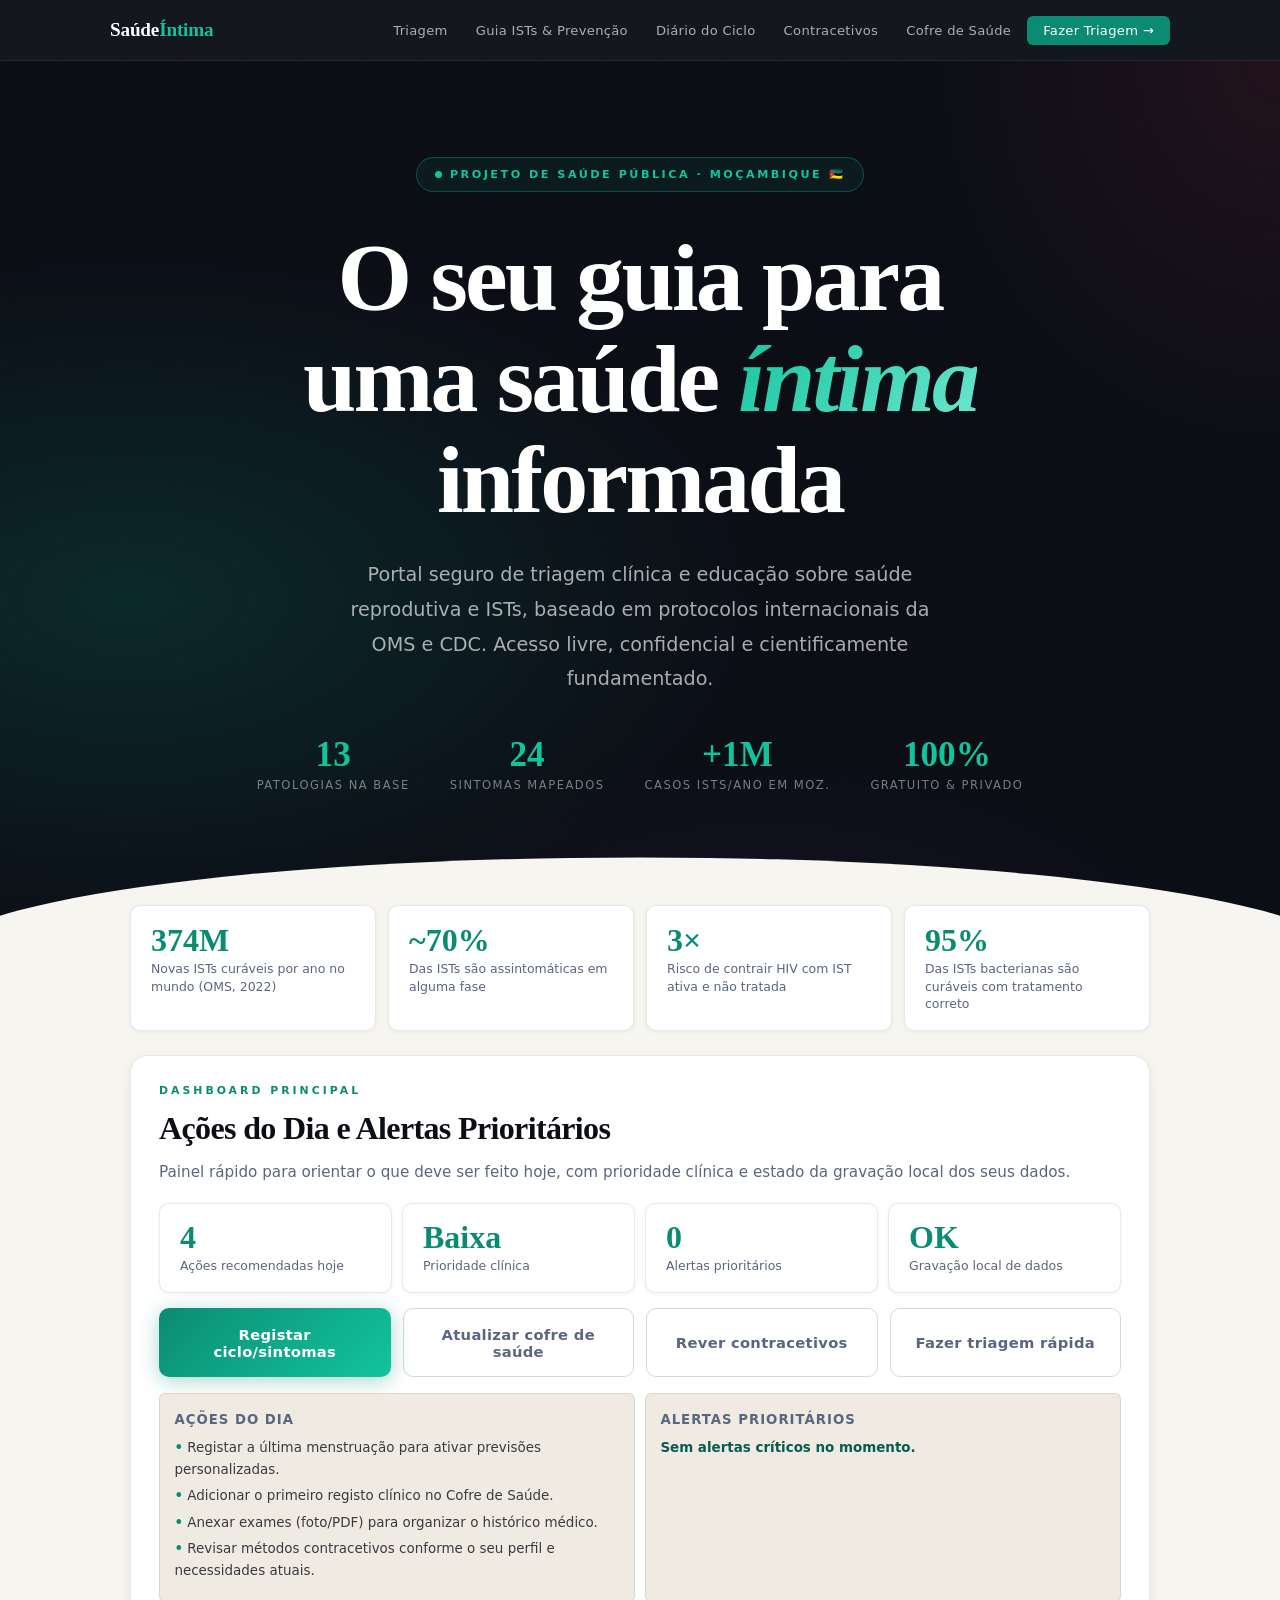
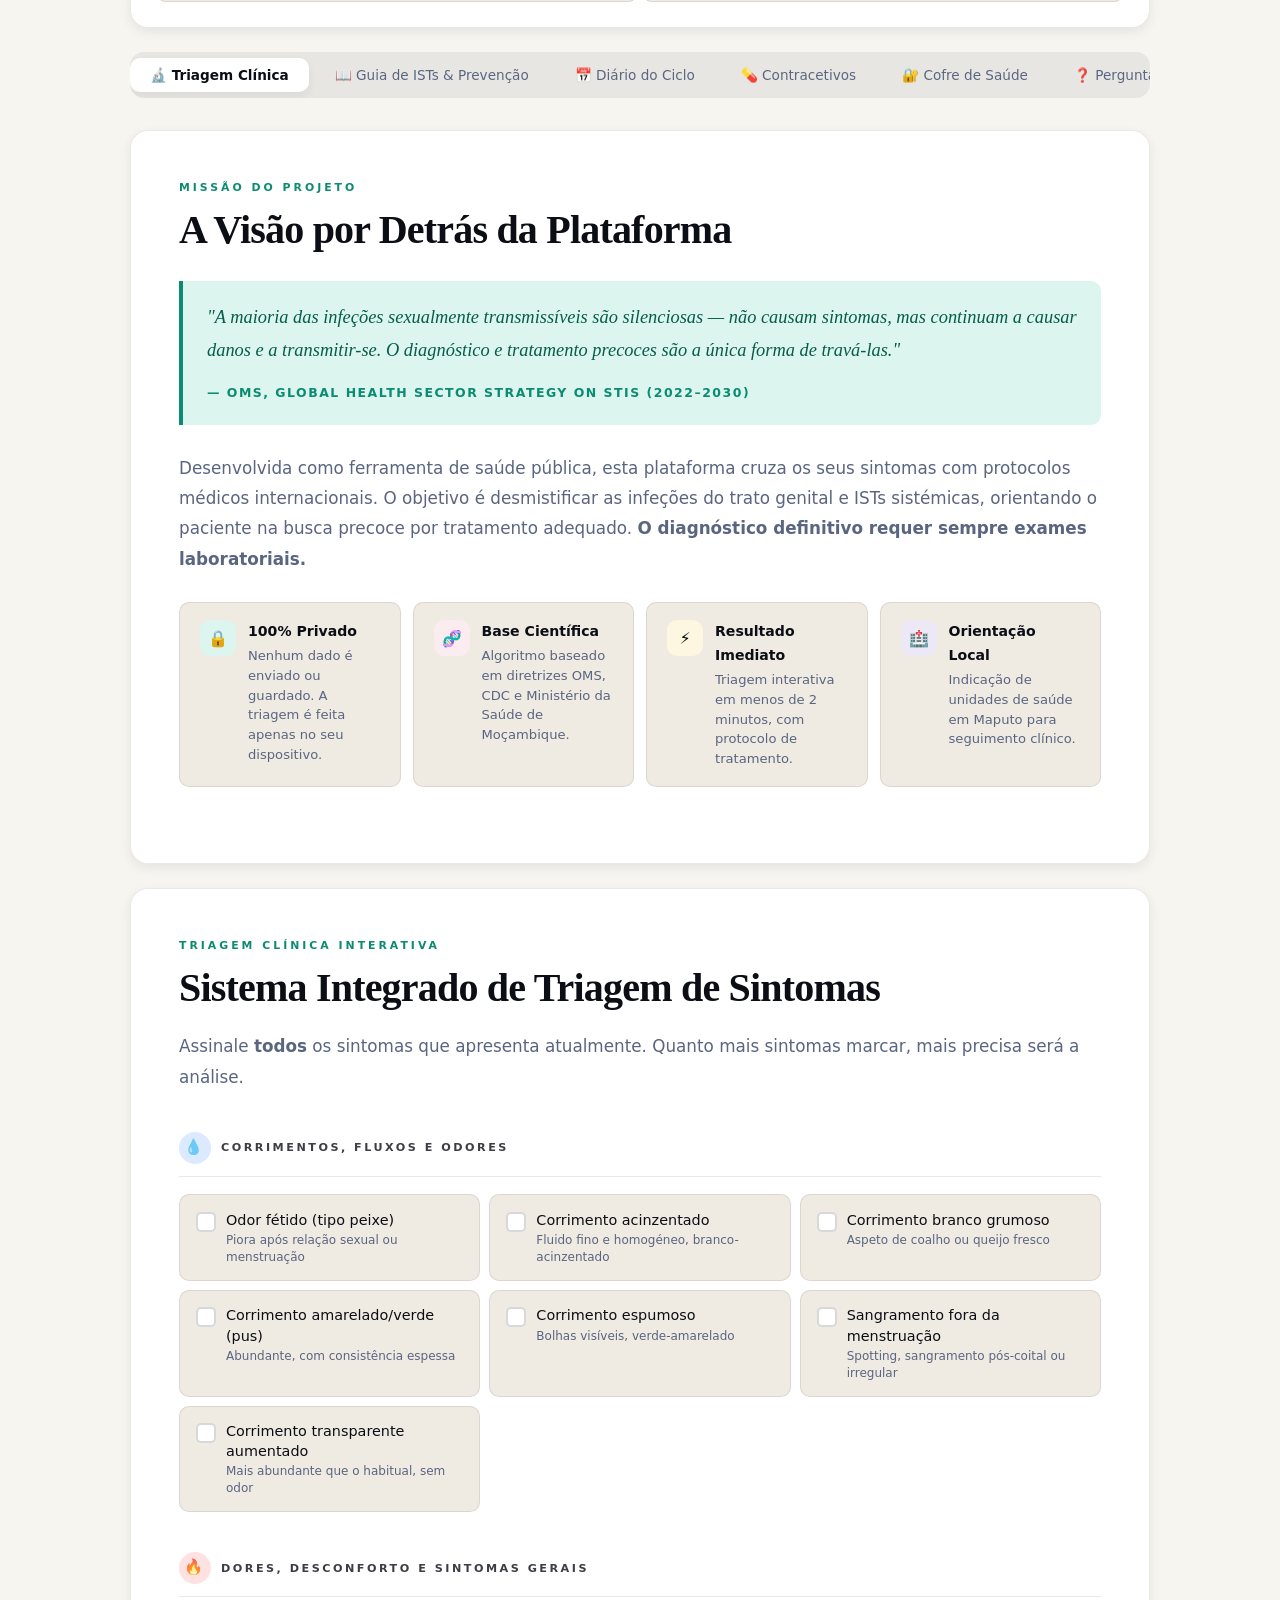
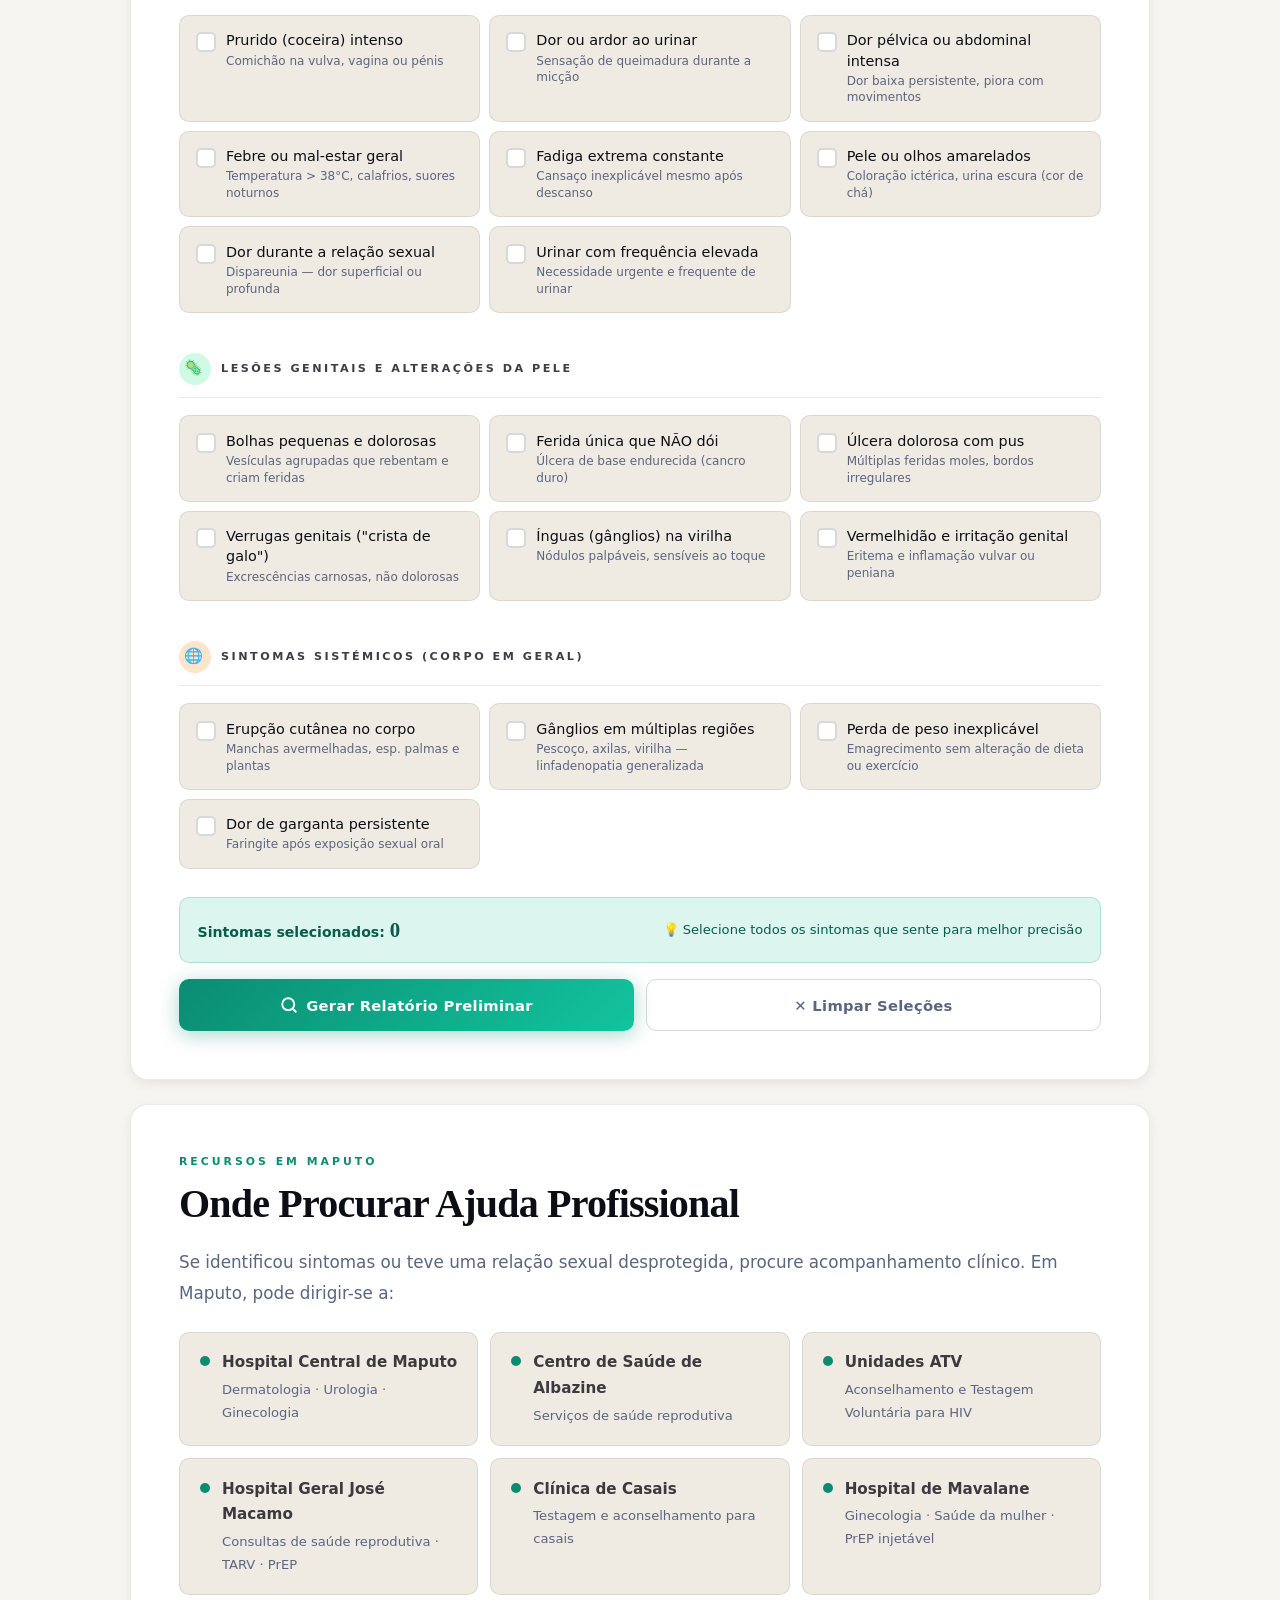
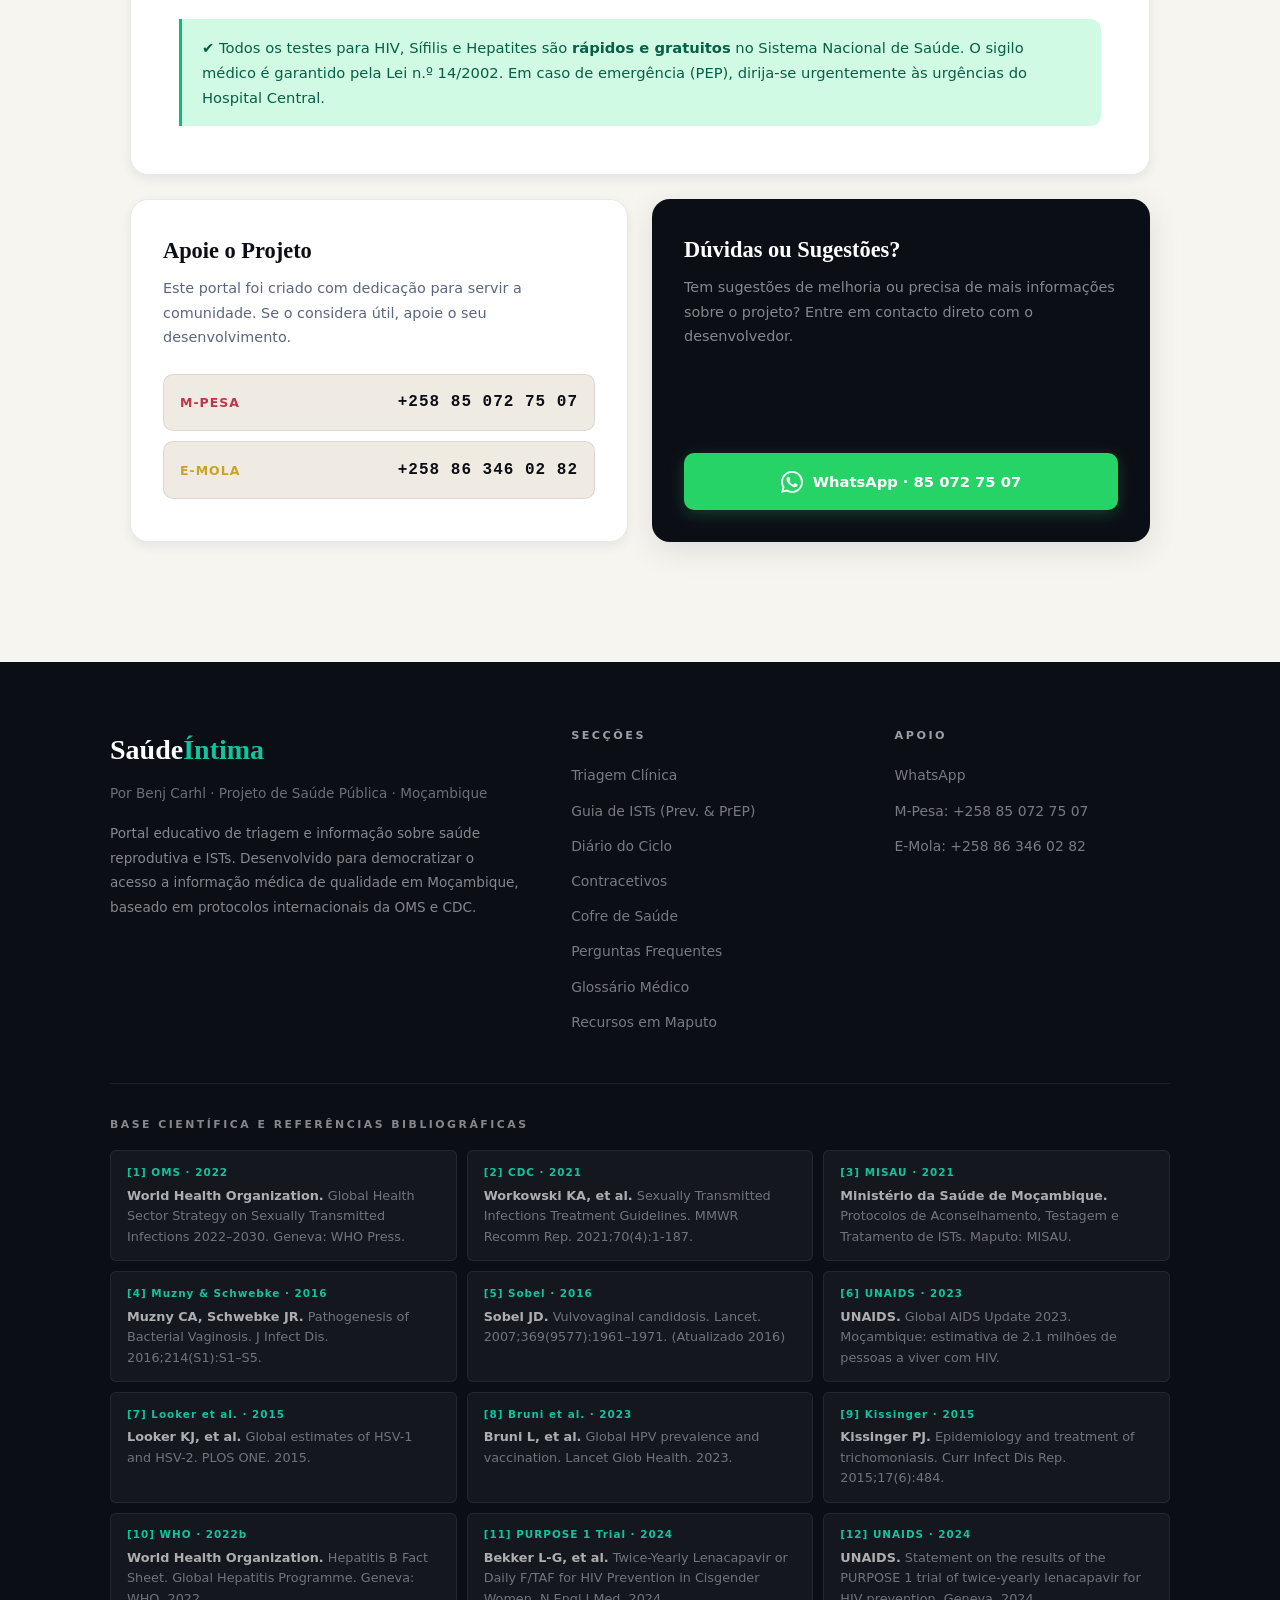
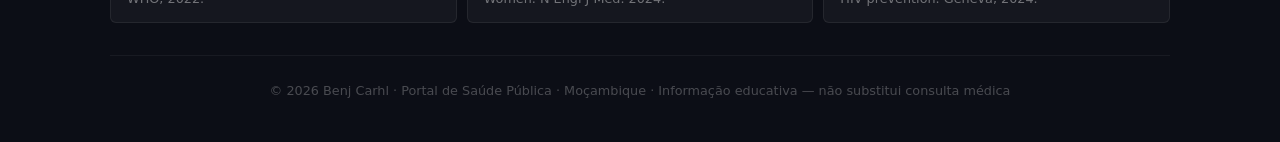
==== index.html @ ace83925 "Add files via upload Portal educativo de triagem e informação sobre saúde reprodutiva e ISTs. Desenv" ====
﻿<!DOCTYPE html>
<html lang="pt-PT">
<head>
    <meta charset="UTF-8">
    <meta name="viewport" content="width=device-width, initial-scale=1.0">
    <meta name="description" content="Portal interativo de triagem e educação sobre saúde reprodutiva e Infeções Sexualmente Transmissíveis (ISTs). Projeto de saúde pública — Benj Carhl.">
    <meta name="keywords" content="Saúde íntima, ISTs, Moçambique, Triagem de sintomas, Vaginose, Gonorreia, Sífilis, Saúde Reprodutiva, PrEP injetável, Lenacapavir, Cofre de Saúde">
    <meta name="author" content="Benj Carhl">

    <meta http-equiv="Content-Security-Policy" content="
        default-src 'self';
        script-src 'self' https://www.googletagmanager.com 'unsafe-inline';
        style-src 'self' 'unsafe-inline' https://fonts.googleapis.com;
        font-src 'self' https://fonts.gstatic.com;
        img-src 'self' data: https://www.google-analytics.com https://www.googletagmanager.com;
        connect-src 'self' https://www.google-analytics.com https://analytics.google.com https://region1.google-analytics.com https://www.googletagmanager.com;
        frame-ancestors 'none';
        base-uri 'self';
        form-action 'self';
        object-src 'none';
    ">

    <meta http-equiv="X-Content-Type-Options" content="nosniff">
    <meta http-equiv="Referrer-Policy" content="strict-origin-when-cross-origin">
    <meta http-equiv="Permissions-Policy" content="geolocation=(), camera=(), microphone=(), payment=()">
    <meta name="theme-color" content="#0c0e16">
    <meta name="apple-mobile-web-app-capable" content="yes">
    <meta name="apple-mobile-web-app-status-bar-style" content="black-translucent">
    <meta name="apple-mobile-web-app-title" content="Saúde Íntima">

    <title>Saúde Íntima | Portal de Triagem — Benj Carhl</title>

    <link rel="manifest" href="manifest.webmanifest">
    <script src="pwa-additions.js" defer></script>
    <link rel="apple-touch-icon" href="data:image/svg+xml,%3Csvg xmlns='http://www.w3.org/2000/svg' viewBox='0 0 192 192'%3E%3Crect width='192' height='192' fill='%230c0e16'/%3E%3Ctext x='50%25' y='55%25' text-anchor='middle' font-family='Arial,Helvetica,sans-serif' font-size='84' fill='%2312c49e' font-weight='700'%3E%C3%8D%3C/text%3E%3C/svg%3E">
    <link rel="preconnect" href="https://fonts.googleapis.com">
    <link rel="preconnect" href="https://fonts.gstatic.com" crossorigin>
    <link href="https://fonts.googleapis.com/css2?family=Playfair+Display:ital,wght@0,400;0,700;0,900;1,400;1,700&family=Outfit:wght@300;400;500;600;700&display=swap" rel="stylesheet">

    <script async src="https://www.googletagmanager.com/gtag/js?id=G-CLMQGQVDK5"></script>
    <script>
      window.dataLayer = window.dataLayer || [];
      function gtag(){dataLayer.push(arguments);}
      gtag('js', new Date());
      gtag('config', 'G-CLMQGQVDK5', {
        page_title: 'Portal de Saúde Íntima',
        page_location: window.location.href,
        anonymize_ip: true
      });

      var ANALYTICS_PRIVACY_MODE = true;
      var REDACT_LABEL_ACTIONS = {
        symptom_toggle: true,
        generate_report: true,
        diagnosis_result: true,
        cycle_daily_toggle: true,
        vault_search: true,
        contraceptive_card_click: true,
        contraceptive_faq_open: true
      };

      function normalizeAnalyticsLabel(action, label, value) {
        if (!ANALYTICS_PRIVACY_MODE || !REDACT_LABEL_ACTIONS[action]) return label;
        if (action === 'generate_report') return 'count_' + String(value || 0);
        if (action === 'diagnosis_result') return 'match_score_' + String(value || 0);
        if (action === 'cycle_daily_toggle') return 'daily_tag_toggle';
        if (action === 'vault_search') return label === 'clear' ? 'clear' : 'query';
        if (action === 'symptom_toggle') return (String(label || '').indexOf('_checked') !== -1) ? 'checked' : 'unchecked';
        if (action === 'contraceptive_card_click') return 'method_card';
        if (action === 'contraceptive_faq_open') return 'faq_item';
        return 'redacted';
      }

      function gaEvent(action, category, label, value) {
        if (typeof gtag !== 'function') return;
        var safeLabel = normalizeAnalyticsLabel(action, label, value);
        gtag('event', action, {
          event_category: category,
          event_label: safeLabel,
          value: value || 0
        });
      }
    </script>

    <style>
        :root {
            --ink: #0c0e16;
            --ink-80: rgba(12,14,22,0.8);
            --ink-40: rgba(12,14,22,0.4);
            --paper: #f7f5f0;
            --paper-warm: #efebe2;
            --paper-card: #ffffff;
            --teal: #0b8c72;
            --teal-bright: #12c49e;
            --teal-light: #dcf5ef;
            --teal-dark: #075c4c;
            --rose: #c0344a;
            --rose-light: #fbedef;
            --gold: #c9a227;
            --gold-light: #fdf6e0;
            --purple: #6b3fa0;
            --purple-light: #ede8f5;
            --prep-blue: #0d4f8f;
            --prep-blue-bright: #1976d2;
            --prep-blue-light: #e3f0fb;
            --prep-blue-dark: #08326b;
            --slate: #5a6580;
            --slate-light: #eaecf3;
            --border: rgba(12,14,22,0.09);
            --border-strong: rgba(12,14,22,0.16);
            --shadow-xs: 0 1px 4px rgba(12,14,22,0.06);
            --shadow-sm: 0 4px 12px rgba(12,14,22,0.07);
            --shadow-md: 0 8px 32px rgba(12,14,22,0.10);
            --shadow-lg: 0 20px 60px rgba(12,14,22,0.13);
            --r: 18px;
            --r-sm: 10px;
            --r-xs: 6px;
            --font-d: 'Playfair Display', Georgia, serif;
            --font-b: 'Outfit', system-ui, sans-serif;
        }

        *, *::before, *::after { box-sizing: border-box; margin: 0; padding: 0; }

        html {
            scroll-behavior: smooth;
            scroll-padding-top: 68px;
        }

        body {
            font-family: var(--font-b);
            background: var(--paper);
            color: var(--ink);
            line-height: 1.7;
            font-size: 16px;
            overflow-x: hidden;
        }

        :focus-visible {
            outline: 2px solid var(--teal-bright);
            outline-offset: 3px;
            border-radius: var(--r-xs);
        }

        /* ── NAV ── */
        .topnav {
            position: sticky;
            top: 0;
            z-index: 100;
            background: rgba(12,14,22,0.96);
            backdrop-filter: blur(12px);
            -webkit-backdrop-filter: blur(12px);
            border-bottom: 1px solid rgba(255,255,255,0.07);
            padding: 0 1.5rem;
        }

        .topnav-inner {
            position: relative;
            max-width: 1060px;
            margin: 0 auto;
            height: 60px;
            display: flex;
            align-items: center;
            justify-content: space-between;
            gap: 1rem;
        }

        .nav-logo {
            font-family: var(--font-d);
            font-size: 1.2rem;
            font-weight: 700;
            color: #fff;
            text-decoration: none;
            letter-spacing: -0.01em;
        }

        .nav-logo span { color: var(--teal-bright); }

        .nav-links {
            display: flex;
            align-items: center;
            gap: 0.25rem;
            list-style: none;
        }

        .nav-links a {
            font-size: 0.82rem;
            font-weight: 500;
            letter-spacing: 0.3px;
            color: rgba(255,255,255,0.65);
            text-decoration: none;
            padding: 6px 12px;
            border-radius: var(--r-xs);
            transition: color 0.2s, background 0.2s;
        }

        .nav-links a:hover { color: #fff; background: rgba(255,255,255,0.08); }
        .nav-links .nav-cta {
            background: var(--teal);
            color: #fff;
            padding: 7px 16px;
        }
        .nav-links .nav-cta:hover { background: var(--teal-bright); }

        .mobile-menu-btn {
            display: none;
            border: 1px solid rgba(255,255,255,0.18);
            background: rgba(255,255,255,0.08);
            color: #fff;
            border-radius: 12px;
            padding: 0.85rem 1rem;
            font-family: var(--font-b);
            font-size: 0.92rem;
            font-weight: 700;
            letter-spacing: 0.3px;
            cursor: pointer;
            transition: background 0.2s, transform 0.2s;
        }

        .mobile-menu-btn:hover { background: rgba(255,255,255,0.14); }
        .mobile-menu-btn[aria-expanded='true'] { background: rgba(18,196,158,0.22); }

        .install-btn {
            display: none;
            border: 1px solid rgba(18,196,158,0.35);
            background: rgba(18,196,158,0.12);
            color: var(--teal-bright);
            border-radius: 9px;
            padding: 7px 12px;
            font-family: var(--font-b);
            font-size: 0.78rem;
            font-weight: 700;
            letter-spacing: 0.3px;
            cursor: pointer;
            transition: background 0.2s, color 0.2s, border-color 0.2s;
        }

        .install-btn.show { display: inline-flex; align-items: center; gap: 6px; }
        .install-btn:hover { background: rgba(18,196,158,0.22); color: #fff; border-color: rgba(18,196,158,0.7); }

        button, a, input, select, textarea { font-size: 1rem; touch-action: manipulation; -webkit-tap-highlight-color: transparent; }
        .btn, .tracker-btn, .faq-question, .tab-btn, .mobile-menu-btn { transition: transform 0.18s ease, box-shadow 0.2s ease, background-color 0.2s ease; }
        .btn:active, .tracker-btn:active, .mobile-menu-btn:active, .faq-question:active { transform: translateY(1px); }
        .tracker-btn { min-width: 110px; }
        .btn { min-height: 48px; }
        .form-control { min-height: 44px; }

        @media (max-width: 900px) {
            .topnav-inner { flex-wrap: wrap; height: auto; padding: 0.75rem 1rem; }
            .nav-logo { flex: 1 1 100%; }
            .install-btn { width: 100%; justify-content: center; }
            .hero { padding: 4rem 1rem 7rem; }
            .hero-sub { max-width: 100%; }
        }

        @media (max-width: 800px) {
            .mobile-menu-btn { display: inline-flex; }
            .nav-links {
                position: absolute;
                top: calc(100% + 14px);
                right: 1rem;
                left: 1rem;
                visibility: hidden;
                opacity: 0;
                transform: translateY(-8px);
                flex-direction: column;
                gap: 0.5rem;
                padding: 1rem;
                max-height: calc(100vh - 130px);
                overflow-y: auto;
                -webkit-overflow-scrolling: touch;
                background: rgba(12,14,22,0.98);
                border-radius: 18px;
                border: 1px solid rgba(255,255,255,0.08);
                box-shadow: 0 18px 35px rgba(0,0,0,0.22);
                z-index: 110;
                transition: opacity 0.22s ease, transform 0.22s ease, visibility 0.22s ease;
                pointer-events: none;
            }
            .nav-links.show {
                display: flex;
                visibility: visible;
                opacity: 1;
                transform: none;
                pointer-events: auto;
            }
            .nav-links li a { display: block; }
            .nav-links li a {
                display: block;
                padding: 0.95rem 1rem;
                border-radius: 14px;
                background: rgba(255,255,255,0.03);
            }
            .nav-links .nav-cta { width: 100%; text-align: center; }
            .install-btn { width: 100%; justify-content: center; margin-top: 0.75rem; }
        }

        /* ── HERO ── */
        .hero {
            background: var(--ink);
            background-image:
                radial-gradient(ellipse 90% 70% at 10% 60%, rgba(11,140,114,0.22) 0%, transparent 55%),
                radial-gradient(ellipse 50% 80% at 100% 0%, rgba(192,52,74,0.12) 0%, transparent 55%),
                radial-gradient(ellipse 60% 40% at 60% 100%, rgba(107,63,160,0.10) 0%, transparent 55%);
            color: #fff;
            padding: 6rem 1.5rem 10rem;
            text-align: center;
            position: relative;
            overflow: hidden;
        }

        .hero::before {
            content: '';
            position: absolute;
            inset: 0;
            background-image: url("data:image/svg+xml,%3Csvg xmlns='http://www.w3.org/2000/svg' width='60' height='60'%3E%3Ccircle cx='1' cy='1' r='1' fill='rgba(255,255,255,0.025)'/%3E%3C/svg%3E");
            pointer-events: none;
        }

        .hero::after {
            content: '';
            position: absolute;
            bottom: -2px; left: 0; right: 0;
            height: 100px;
            background: var(--paper);
            clip-path: ellipse(55% 100% at 50% 100%);
            pointer-events: none;
        }

        .hero-badge {
            display: inline-flex;
            align-items: center;
            gap: 8px;
            font-size: 0.7rem;
            font-weight: 600;
            letter-spacing: 2.5px;
            text-transform: uppercase;
            color: var(--teal-bright);
            border: 1px solid rgba(18,196,158,0.3);
            padding: 7px 18px;
            border-radius: 40px;
            margin-bottom: 2.25rem;
            background: rgba(18,196,158,0.07);
            animation: fadeUp 0.6s ease both;
        }

        .hero-badge::before {
            content: '';
            width: 7px;
            height: 7px;
            background: var(--teal-bright);
            border-radius: 50%;
            animation: pulse 2s infinite;
        }

        @keyframes pulse {
            0%,100% { opacity: 1; transform: scale(1); }
            50% { opacity: 0.5; transform: scale(1.4); }
        }

        .hero h1 {
            font-family: var(--font-d);
            font-size: clamp(3rem, 8vw, 6rem);
            font-weight: 900;
            line-height: 1.05;
            letter-spacing: -0.03em;
            margin-bottom: 1.75rem;
            animation: fadeUp 0.7s 0.1s ease both;
        }

        .hero h1 em {
            font-style: italic;
            background: linear-gradient(135deg, var(--teal-bright), #6ee7cf);
            -webkit-background-clip: text;
            -webkit-text-fill-color: transparent;
            background-clip: text;
        }

        .hero-sub {
            font-size: clamp(1rem, 2.5vw, 1.2rem);
            color: rgba(255,255,255,0.65);
            max-width: 620px;
            margin: 0 auto 2.5rem;
            font-weight: 300;
            line-height: 1.8;
            animation: fadeUp 0.7s 0.2s ease both;
        }

        .hero-stats {
            display: flex;
            justify-content: center;
            gap: 2.5rem;
            flex-wrap: wrap;
            animation: fadeUp 0.7s 0.3s ease both;
        }

        .hero-stat { text-align: center; }

        .hero-stat-num {
            font-family: var(--font-d);
            font-size: 2.2rem;
            font-weight: 700;
            color: #fff;
            line-height: 1;
        }

        .hero-stat-label {
            font-size: 0.72rem;
            font-weight: 500;
            letter-spacing: 1.5px;
            text-transform: uppercase;
            color: rgba(255,255,255,0.45);
            margin-top: 4px;
        }

        .hero-stat-num span { color: var(--teal-bright); }

        @keyframes fadeUp {
            from { opacity: 0; transform: translateY(28px); }
            to   { opacity: 1; transform: translateY(0); }
        }

        /* ── LAYOUT ── */
        .container { max-width: 1060px; margin: 0 auto; padding: 0 1.25rem; }
        .main-content { margin-top: -50px; padding-bottom: 6rem; position: relative; z-index: 10;}

        /* ── TABS DE SECÇÃO ── */
        .section-tabs {
            display: flex;
            gap: 6px;
            padding: 6px;
            background: rgba(12,14,22,0.06);
            border-radius: 14px;
            margin-bottom: 2rem;
            overflow-x: auto;
            scrollbar-width: none;
            scroll-snap-type: x mandatory;
            -webkit-overflow-scrolling: touch;
        }
        .section-tabs::-webkit-scrollbar { display: none; }

        .tab-btn {
            flex: 0 0 auto;
            padding: 9px 20px;
            border: none;
            border-radius: 10px;
            background: transparent;
            font-family: var(--font-b);
            font-size: 0.85rem;
            font-weight: 500;
            color: var(--slate);
            cursor: pointer;
            transition: all 0.2s;
            white-space: nowrap;
            display: flex;
            align-items: center;
            gap: 6px;
            scroll-snap-align: start;
        }

        .tab-btn.active {
            background: #fff;
            color: var(--ink);
            box-shadow: var(--shadow-sm);
            font-weight: 600;
        }

        .tab-btn:hover:not(.active) { background: rgba(255,255,255,0.5); color: var(--ink); }

        .tab-panel { display: none; animation: fadeIn 0.4s ease; }
        .tab-panel.active { display: block; }

        @keyframes fadeIn {
            from { opacity: 0; transform: translateY(10px); }
            to { opacity: 1; transform: translateY(0); }
        }

        /* ── CARDS GENÉRICOS ── */
        .card {
            background: var(--paper-card);
            border: 1px solid var(--border);
            border-radius: var(--r);
            padding: clamp(1.8rem, 5vw, 3rem);
            margin-bottom: 1.5rem;
            box-shadow: var(--shadow-sm);
        }

        .eyebrow {
            font-size: 0.68rem;
            font-weight: 700;
            letter-spacing: 3px;
            text-transform: uppercase;
            color: var(--teal);
            margin-bottom: 0.6rem;
        }

        .card h2 {
            font-family: var(--font-d);
            font-size: clamp(1.7rem, 4vw, 2.5rem);
            font-weight: 900;
            line-height: 1.15;
            letter-spacing: -0.02em;
            color: var(--ink);
            margin-bottom: 1.25rem;
        }

        .lead { font-size: 1.05rem; color: var(--slate); line-height: 1.8; }

        /* ── CALLOUT/QUOTE ── */
        .callout {
            border-left: 4px solid var(--teal);
            padding: 1.25rem 1.5rem;
            margin: 1.75rem 0;
            background: var(--teal-light);
            border-radius: 0 var(--r-sm) var(--r-sm) 0;
        }

        .callout p {
            font-family: var(--font-d);
            font-size: 1.15rem;
            font-style: italic;
            color: var(--teal-dark);
            line-height: 1.75;
            margin-bottom: 0.75rem;
        }

        .callout cite {
            font-size: 0.78rem;
            font-style: normal;
            font-weight: 700;
            letter-spacing: 1.5px;
            color: var(--teal);
            text-transform: uppercase;
        }

        /* ── INFOBOX ── */
        .infobox {
            display: grid;
            grid-template-columns: repeat(auto-fit, minmax(200px, 1fr));
            gap: 12px;
            margin: 1.75rem 0;
        }

        .infobox-item {
            background: var(--paper-warm);
            border: 1px solid var(--border);
            border-radius: var(--r-sm);
            padding: 1.1rem 1.25rem;
            display: flex;
            gap: 12px;
            align-items: flex-start;
        }

        .infobox-icon {
            width: 36px;
            height: 36px;
            border-radius: 10px;
            display: flex;
            align-items: center;
            justify-content: center;
            font-size: 1rem;
            flex-shrink: 0;
        }

        .ib-teal   { background: var(--teal-light); }
        .ib-rose   { background: var(--rose-light); }
        .ib-gold   { background: var(--gold-light); }
        .ib-purple { background: var(--purple-light); }
        .ib-blue   { background: var(--prep-blue-light); }

        .infobox-text h4 {
            font-size: 0.88rem;
            font-weight: 700;
            color: var(--ink);
            margin-bottom: 2px;
        }

        .infobox-text p {
            font-size: 0.82rem;
            color: var(--slate);
            line-height: 1.5;
        }

        /* ── RASTREIO DIÁRIO ── */
        .tracker-btn {
            background: var(--paper-card);
            border: 1px solid var(--border);
            color: var(--slate);
            padding: 6px 14px;
            border-radius: 20px;
            font-size: 0.85rem;
            font-family: var(--font-b);
            cursor: pointer;
            transition: all 0.2s ease;
            -webkit-tap-highlight-color: transparent;
        }

        .tracker-btn.active {
            background: var(--teal-light);
            border-color: var(--teal);
            color: var(--teal-dark);
            font-weight: 600;
        }

        /* ── IST GUIDE CARDS ── */
        .guide-grid {
            display: grid;
            grid-template-columns: repeat(auto-fill, minmax(290px, 1fr));
            gap: 1rem;
            margin-top: 1.5rem;
        }

        .guide-card {
            border: 1px solid var(--border);
            border-radius: var(--r-sm);
            overflow: hidden;
            transition: box-shadow 0.2s, transform 0.2s;
            cursor: default;
            display: flex;
            flex-direction: column;
        }

        .guide-card:hover { box-shadow: var(--shadow-md); transform: translateY(-3px); }

        .guide-card-header {
            padding: 1rem 1.25rem 0.8rem;
            display: flex;
            align-items: center;
            justify-content: space-between;
        }

        .guide-card-name {
            font-family: var(--font-d);
            font-size: 1.1rem;
            font-weight: 700;
            color: #fff;
        }

        .guide-card-body {
            padding: 1rem 1.25rem;
            background: var(--paper-card);
            flex: 1;
            display: flex;
            flex-direction: column;
        }

        .guide-tag {
            display: inline-block;
            padding: 3px 10px;
            border-radius: 40px;
            font-size: 0.65rem;
            font-weight: 700;
            letter-spacing: 1px;
            text-transform: uppercase;
        }

        .gt-ist    { background: rgba(192,52,74,0.15); color: #c0344a; }
        .gt-viral  { background: rgba(201,162,39,0.15); color: #a0801a; }
        .gt-flora  { background: rgba(11,140,114,0.15); color: var(--teal-dark); }

        .guide-row { display: flex; flex-direction: column; gap: 6px; margin-top: 10px; flex: 1; }

        .guide-fact {
            display: flex;
            gap: 8px;
            align-items: flex-start;
            font-size: 0.83rem;
            color: var(--slate);
            line-height: 1.5;
        }

        .guide-fact-label {
            font-weight: 700;
            color: var(--ink);
            min-width: 80px;
            flex-shrink: 0;
        }

        .guide-cite {
            font-size: 0.72rem;
            color: var(--teal);
            font-style: italic;
            margin-top: 12px;
            padding-top: 8px;
            border-top: 1px solid var(--border);
        }

        /* ── TRIAGEM ── */
        .category-label {
            display: flex;
            align-items: center;
            gap: 10px;
            font-size: 0.7rem;
            font-weight: 700;
            letter-spacing: 2.5px;
            text-transform: uppercase;
            color: var(--ink-80);
            margin: 2.5rem 0 1.1rem;
            padding-bottom: 0.75rem;
            border-bottom: 1px solid var(--border);
        }

        .cat-icon {
            width: 32px;
            height: 32px;
            border-radius: 50%;
            display: flex;
            align-items: center;
            justify-content: center;
            font-size: 0.95rem;
            flex-shrink: 0;
        }

        .cat-blue   { background: #dbeafe; }
        .cat-red    { background: #fee2e2; }
        .cat-green  { background: #d1fae5; }
        .cat-orange { background: #ffe4cc; }

        .symptoms-grid {
            display: grid;
            grid-template-columns: repeat(auto-fill, minmax(230px, 1fr));
            gap: 9px;
        }

        .symptom-item {
            background: var(--paper-warm);
            border: 1.5px solid var(--border);
            padding: 0.9rem 1rem;
            border-radius: var(--r-sm);
            cursor: pointer;
            display: flex;
            align-items: flex-start;
            gap: 10px;
            transition: border-color 0.18s, background 0.18s, transform 0.15s, box-shadow 0.18s;
            user-select: none;
            -webkit-tap-highlight-color: transparent;
            position: relative;
        }

        .symptom-item:hover {
            border-color: var(--teal);
            background: var(--teal-light);
            transform: translateY(-1px);
            box-shadow: var(--shadow-xs);
        }

        .symptom-item.selected {
            border-color: var(--teal);
            background: var(--teal-light);
        }

        .symptom-item.selected .s-check { background: var(--teal); border-color: var(--teal); }
        .symptom-item.selected .s-check::after { display: block; }

        .s-check {
            width: 20px;
            height: 20px;
            border: 2px solid var(--border-strong);
            border-radius: 5px;
            flex-shrink: 0;
            margin-top: 2px;
            transition: all 0.15s;
            position: relative;
            background: #fff;
        }

        .s-check::after {
            content: '';
            display: none;
            position: absolute;
            top: 2px; left: 5px;
            width: 6px; height: 10px;
            border: 2px solid #fff;
            border-top: none;
            border-left: none;
            transform: rotate(45deg);
        }

        .symptom-item input[type="checkbox"] {
            position: absolute;
            opacity: 0;
            width: 0;
            height: 0;
        }

        .s-label { display: flex; flex-direction: column; gap: 2px; }
        .s-name { font-size: 0.9rem; font-weight: 500; color: var(--ink); line-height: 1.4; }
        .s-hint { font-size: 0.75rem; color: var(--slate); line-height: 1.4; }

        /* ── SELECTOR ACTIONS ── */
        .selection-bar {
            display: flex;
            align-items: center;
            justify-content: space-between;
            padding: 0.9rem 1.1rem;
            background: var(--teal-light);
            border: 1px solid rgba(11,140,114,0.2);
            border-radius: var(--r-sm);
            margin-top: 1.75rem;
            flex-wrap: wrap;
            gap: 10px;
        }

        .sel-count {
            font-size: 0.88rem;
            font-weight: 600;
            color: var(--teal-dark);
        }

        .sel-count span {
            font-family: var(--font-d);
            font-size: 1.3rem;
            font-weight: 700;
        }

        /* ── BOTÕES ── */
        .action-row {
            display: flex;
            gap: 12px;
            margin-top: 1rem;
            flex-wrap: wrap;
        }

        .btn {
            flex: 1 1 200px;
            padding: 1.05rem 1.5rem;
            border: none;
            border-radius: var(--r-sm);
            font-family: var(--font-b);
            font-size: 0.92rem;
            font-weight: 700;
            letter-spacing: 0.3px;
            cursor: pointer;
            transition: all 0.2s ease;
            display: flex;
            align-items: center;
            justify-content: center;
            gap: 8px;
            -webkit-tap-highlight-color: transparent;
        }

        .btn-primary {
            background: linear-gradient(135deg, var(--teal), var(--teal-bright));
            color: #fff;
            box-shadow: 0 4px 20px rgba(11,140,114,0.35);
        }

        .btn-primary:hover:not(:disabled) {
            transform: translateY(-2px);
            box-shadow: 0 8px 28px rgba(11,140,114,0.45);
        }

        .btn-primary:disabled {
            opacity: 0.6;
            cursor: not-allowed;
            transform: none;
        }

        .btn-primary:active:not(:disabled) { transform: scale(0.98); }

        .btn-ghost {
            background: transparent;
            border: 1.5px solid var(--border-strong);
            color: var(--slate);
        }

        .btn-ghost:hover { background: var(--slate-light); border-color: var(--slate); color: var(--ink); }

        /* ── RESULTADOS ── */
        #results-area { display: none; margin-top: 2.5rem; animation: fadeIn 0.5s ease; }

        .results-header {
            display: flex;
            align-items: flex-end;
            justify-content: space-between;
            flex-wrap: wrap;
            gap: 12px;
            margin-bottom: 1.5rem;
            padding-bottom: 1rem;
            border-bottom: 1px solid var(--border);
        }

        .results-title {
            font-family: var(--font-d);
            font-size: 1.8rem;
            font-weight: 900;
            color: var(--ink);
            letter-spacing: -0.02em;
        }

        .results-subtitle { font-size: 0.85rem; color: var(--slate); margin-top: 2px; }

        .disclaimer-bar {
            background: var(--rose-light);
            border: 1px solid rgba(192,52,74,0.18);
            border-left: 4px solid var(--rose);
            border-radius: 0 var(--r-sm) var(--r-sm) 0;
            padding: 1rem 1.25rem;
            color: #7a1828;
            font-size: 0.87rem;
            font-weight: 500;
            margin-bottom: 1.5rem;
            display: flex;
            align-items: flex-start;
            gap: 10px;
        }

        #diagnosticos-container { display: flex; flex-direction: column; gap: 1.25rem; }

        .diagnosis-card {
            background: var(--paper-card);
            border: 1px solid var(--border);
            border-radius: var(--r);
            overflow: hidden;
            box-shadow: var(--shadow-sm);
            transition: box-shadow 0.2s;
            animation: fadeIn 0.4s ease both;
        }

        .diagnosis-card:hover { box-shadow: var(--shadow-md); }
        .diagnosis-card.top-match { border-color: var(--teal-bright); border-width: 1.5px; }

        .diagnosis-top-bar {
            padding: 1.3rem 1.75rem;
            display: flex;
            align-items: center;
            justify-content: space-between;
            flex-wrap: wrap;
            gap: 10px;
            background: var(--ink);
        }

        .diagnosis-top-bar.top-match {
            background: linear-gradient(100deg, var(--teal-dark) 0%, var(--teal) 60%, var(--teal-bright) 100%);
        }

        .diag-name-wrap { display: flex; flex-direction: column; gap: 4px; }

        .diagnosis-name {
            font-family: var(--font-d);
            font-size: 1.5rem;
            font-weight: 900;
            color: #fff;
            letter-spacing: -0.02em;
        }

        .diag-patogen {
            font-size: 0.78rem;
            color: rgba(255,255,255,0.55);
            font-style: italic;
        }

        .badge-row { display: flex; gap: 7px; flex-wrap: wrap; align-items: center; }

        .badge {
            display: inline-block;
            padding: 4px 12px;
            border-radius: 40px;
            font-size: 0.68rem;
            font-weight: 700;
            letter-spacing: 1px;
            text-transform: uppercase;
        }

        .badge-ist    { background: rgba(192,52,74,0.25);  color: #f4a0ae; }
        .badge-flora  { background: rgba(11,140,114,0.25); color: #6ee7cf; }
        .badge-viral  { background: rgba(201,162,39,0.25); color: #f5d679; }
        .badge-top    { background: rgba(255,255,255,0.15); color: #fff; }
        .badge-match  { background: rgba(255,255,255,0.08); color: rgba(255,255,255,0.7); font-size: 0.65rem; }

        .diagnosis-body {
            padding: 1.5rem 1.75rem;
            display: grid;
            grid-template-columns: 1fr 1fr;
            gap: 1.25rem;
        }

        @media (max-width: 600px) { .diagnosis-body { grid-template-columns: 1fr; } }

        .info-block { display: flex; flex-direction: column; gap: 5px; }

        .info-label {
            font-size: 0.66rem;
            font-weight: 700;
            letter-spacing: 2.5px;
            text-transform: uppercase;
            color: var(--teal);
        }

        .info-text { font-size: 0.92rem; color: var(--slate); line-height: 1.65; }

        .treatment-block {
            grid-column: 1 / -1;
            background: var(--teal-light);
            border-radius: var(--r-sm);
            padding: 1rem 1.25rem;
            display: flex;
            gap: 12px;
            align-items: flex-start;
        }

        .treatment-icon {
            width: 34px;
            height: 34px;
            background: var(--teal);
            border-radius: 50%;
            display: flex;
            align-items: center;
            justify-content: center;
            flex-shrink: 0;
            font-size: 0.9rem;
            color: #fff;
        }

        .treatment-text { font-size: 0.92rem; color: var(--teal-dark); font-weight: 500; line-height: 1.65; }
        .treatment-text strong {
            display: block;
            font-size: 0.66rem;
            letter-spacing: 2px;
            text-transform: uppercase;
            color: var(--teal);
            margin-bottom: 4px;
            font-weight: 700;
        }

        .diag-cite {
            grid-column: 1 / -1;
            font-size: 0.75rem;
            color: rgba(12,14,22,0.35);
            font-style: italic;
            padding-top: 0.5rem;
            border-top: 1px solid var(--border);
        }

        /* ── PREVENÇÃO ── */
        .prevention-grid {
            display: grid;
            grid-template-columns: repeat(auto-fill, minmax(240px, 1fr));
            gap: 12px;
            margin-top: 1.5rem;
        }

        .prev-item {
            background: var(--paper-warm);
            border: 1px solid var(--border);
            border-radius: var(--r-sm);
            padding: 1.1rem 1.25rem;
            display: flex;
            gap: 12px;
            align-items: flex-start;
        }

        .prev-num {
            width: 32px;
            height: 32px;
            background: var(--teal);
            border-radius: 50%;
            display: flex;
            align-items: center;
            justify-content: center;
            font-size: 0.78rem;
            font-weight: 800;
            color: #fff;
            flex-shrink: 0;
        }

        .prev-text h4 { font-size: 0.92rem; font-weight: 700; color: var(--ink); margin-bottom: 3px; }
        .prev-text p  { font-size: 0.82rem; color: var(--slate); line-height: 1.5; }

        /* ── HOSPITAIS ── */
        .hospitals-grid {
            display: grid;
            grid-template-columns: repeat(auto-fill, minmax(240px, 1fr));
            gap: 12px;
            margin-top: 1.5rem;
        }

        .hospital-item {
            background: var(--paper-warm);
            border: 1px solid var(--border);
            border-radius: var(--r-sm);
            padding: 1.1rem 1.25rem;
            display: flex;
            align-items: flex-start;
            gap: 12px;
            transition: border-color 0.2s;
        }

        .hospital-item:hover { border-color: var(--teal); }

        .hospital-dot {
            width: 10px; height: 10px;
            border-radius: 50%;
            background: var(--teal);
            flex-shrink: 0;
            margin-top: 6px;
        }

        .hospital-name { font-size: 0.95rem; font-weight: 600; color: var(--ink-80); }
        .hospital-sub  { font-size: 0.82rem; color: var(--slate); margin-top: 3px; }

        .notice-green {
            background: #d1fae5;
            border-left: 3px solid #10b981;
            border-radius: 0 var(--r-sm) var(--r-sm) 0;
            padding: 1rem 1.25rem;
            font-size: 0.92rem;
            color: #065f46;
            margin-top: 1.5rem;
            font-weight: 500;
        }

        /* ── APOIO / CONTACTO ── */
        .bottom-grid {
            display: grid;
            grid-template-columns: 1fr 1fr;
            gap: 1.5rem;
            margin-bottom: 1.5rem;
        }

        @media (max-width: 700px) { .bottom-grid { grid-template-columns: 1fr; } }

        .support-card {
            background: var(--paper-card);
            border: 1px solid var(--border);
            border-radius: var(--r);
            padding: 2rem;
            box-shadow: var(--shadow-sm);
        }

        .support-card h3 {
            font-family: var(--font-d);
            font-size: 1.4rem;
            font-weight: 700;
            color: var(--ink);
            margin-bottom: 0.4rem;
        }

        .support-card .sub { font-size: 0.9rem; color: var(--slate); margin-bottom: 1.5rem; }

        .payment-item {
            display: flex;
            justify-content: space-between;
            align-items: center;
            padding: 0.9rem 1rem;
            border-radius: var(--r-sm);
            border: 1px solid var(--border);
            background: var(--paper-warm);
            margin-bottom: 10px;
            transition: border-color 0.2s;
        }

        .payment-item:hover { border-color: var(--teal); }

        .pay-label {
            font-size: 0.78rem;
            font-weight: 800;
            letter-spacing: 1px;
            text-transform: uppercase;
        }

        .pay-label.mpesa { color: var(--rose); }
        .pay-label.emola { color: var(--gold); }

        .pay-number {
            font-family: 'Courier New', monospace;
            font-size: 1rem;
            font-weight: 700;
            color: var(--ink);
            letter-spacing: 1px;
        }

        .contact-card {
            background: var(--ink);
            border-radius: var(--r);
            padding: 2rem;
            box-shadow: var(--shadow-md);
            display: flex;
            flex-direction: column;
            justify-content: space-between;
        }

        .contact-card h3 {
            font-family: var(--font-d);
            font-size: 1.4rem;
            font-weight: 700;
            color: #fff;
            margin-bottom: 0.4rem;
        }

        .contact-card .sub { font-size: 0.9rem; color: rgba(255,255,255,0.5); margin-bottom: 2rem; }

        .btn-whatsapp {
            display: flex;
            align-items: center;
            justify-content: center;
            gap: 10px;
            background: #25D366;
            color: #fff;
            text-decoration: none;
            padding: 1rem 1.25rem;
            border-radius: var(--r-sm);
            font-weight: 700;
            font-size: 0.92rem;
            transition: all 0.2s ease;
            box-shadow: 0 4px 16px rgba(37,211,102,0.25);
            -webkit-tap-highlight-color: transparent;
        }

        .btn-whatsapp:hover {
            background: #1db954;
            transform: translateY(-2px);
            box-shadow: 0 8px 24px rgba(37,211,102,0.3);
        }

        .wa-icon { width: 22px; height: 22px; flex-shrink: 0; }

        /* ── STATS BAND ── */
        .stats-band {
            display: grid;
            grid-template-columns: repeat(4, 1fr);
            gap: 12px;
            margin-bottom: 1.5rem;
        }

        @media (max-width: 600px) { .stats-band { grid-template-columns: repeat(2, 1fr); } }

        .stat-box {
            background: var(--paper-card);
            border: 1px solid var(--border);
            border-radius: var(--r-sm);
            padding: 1.1rem 1.25rem;
            box-shadow: var(--shadow-xs);
        }

        .stat-box-num {
            font-family: var(--font-d);
            font-size: 2rem;
            font-weight: 900;
            color: var(--teal);
            line-height: 1;
        }

        .stat-box-label { font-size: 0.78rem; color: var(--slate); margin-top: 4px; line-height: 1.4; }

        /* ── ACCORDION FAQ ── */
        .faq-list { display: flex; flex-direction: column; gap: 10px; margin-top: 1.5rem; }

        .faq-item {
            border: 1px solid var(--border);
            border-radius: var(--r-sm);
            overflow: hidden;
            background: var(--paper-warm);
        }

        .faq-question {
            width: 100%;
            background: none;
            border: none;
            padding: 1.1rem 1.25rem;
            font-family: var(--font-b);
            font-size: 0.95rem;
            font-weight: 600;
            color: var(--ink);
            text-align: left;
            cursor: pointer;
            display: flex;
            align-items: center;
            justify-content: space-between;
            gap: 12px;
            transition: background 0.15s;
        }

        .faq-question:hover { background: rgba(11,140,114,0.06); }
        .faq-question.open   { color: var(--teal-dark); }

        .faq-chevron {
            width: 20px;
            height: 20px;
            border-radius: 50%;
            background: var(--slate-light);
            display: flex;
            align-items: center;
            justify-content: center;
            flex-shrink: 0;
            font-size: 0.65rem;
            transition: transform 0.25s, background 0.2s;
        }

        .faq-question.open .faq-chevron { transform: rotate(180deg); background: var(--teal-light); }

        .faq-answer {
            max-height: 0;
            overflow: hidden;
            transition: max-height 0.4s ease, padding 0.25s;
            padding: 0 1.25rem;
            font-size: 0.9rem;
            color: var(--slate);
            line-height: 1.75;
        }

        .faq-answer.open {
            max-height: 2000px;
            padding: 0 1.25rem 1.1rem;
        }

        /* ── GLOSSÁRIO ── */
        .glossary-grid {
            display: grid;
            grid-template-columns: repeat(auto-fill, minmax(220px, 1fr));
            gap: 10px;
            margin-top: 1.5rem;
        }

        .gloss-item {
            background: var(--paper-warm);
            border: 1px solid var(--border);
            border-radius: var(--r-sm);
            padding: 0.9rem 1rem;
        }

        .gloss-term { font-size: 0.92rem; font-weight: 700; color: var(--ink); margin-bottom: 4px; }
        .gloss-def  { font-size: 0.82rem; color: var(--slate); line-height: 1.5; }

        /* ═══════════════════════════════════════════════════════
            SECÇÃO: PrEP INJETÁVEL (LENACAPAVIR)
            ═══════════════════════════════════════════════════════ */

        .prep-hero {
            background: linear-gradient(135deg, var(--prep-blue-dark) 0%, var(--prep-blue) 50%, #1565c0 100%);
            border-radius: var(--r);
            padding: clamp(2rem, 5vw, 3.5rem);
            color: #fff;
            position: relative;
            overflow: hidden;
            margin-bottom: 1.5rem;
        }

        .prep-hero::before {
            content: '';
            position: absolute;
            inset: 0;
            background-image: url("data:image/svg+xml,%3Csvg xmlns='http://www.w3.org/2000/svg' width='80' height='80'%3E%3Ccircle cx='40' cy='40' r='35' fill='none' stroke='rgba(255,255,255,0.04)' stroke-width='1'/%3E%3C/svg%3E");
            pointer-events: none;
        }

        .prep-hero-eyebrow {
            font-size: 0.68rem;
            font-weight: 700;
            letter-spacing: 3px;
            text-transform: uppercase;
            color: rgba(255,255,255,0.6);
            margin-bottom: 0.5rem;
        }

        .prep-hero h2 {
            font-family: var(--font-d);
            font-size: clamp(1.8rem, 4vw, 2.8rem);
            font-weight: 900;
            line-height: 1.1;
            letter-spacing: -0.02em;
            color: #fff;
            margin-bottom: 1rem;
        }

        .prep-hero h2 em {
            font-style: italic;
            color: #7ec8f7;
        }

        .prep-hero-sub {
            font-size: 1.05rem;
            color: rgba(255,255,255,0.75);
            max-width: 650px;
            line-height: 1.75;
            margin-bottom: 2rem;
            font-weight: 300;
        }

        .prep-stats-row {
            display: flex;
            gap: 2rem;
            flex-wrap: wrap;
        }

        .prep-stat {
            text-align: center;
            min-width: 80px;
        }

        .prep-stat-num {
            font-family: var(--font-d);
            font-size: 2.2rem;
            font-weight: 900;
            color: #7ec8f7;
            line-height: 1;
        }

        .prep-stat-label {
            font-size: 0.7rem;
            font-weight: 600;
            letter-spacing: 1.2px;
            text-transform: uppercase;
            color: rgba(255,255,255,0.5);
            margin-top: 4px;
        }

        .prep-badge {
            display: inline-flex;
            align-items: center;
            gap: 6px;
            background: rgba(126,200,247,0.15);
            border: 1px solid rgba(126,200,247,0.35);
            color: #7ec8f7;
            font-size: 0.7rem;
            font-weight: 700;
            letter-spacing: 2px;
            text-transform: uppercase;
            padding: 5px 14px;
            border-radius: 40px;
            margin-bottom: 1.5rem;
        }

        .prep-badge::before {
            content: '';
            width: 6px; height: 6px;
            background: #7ec8f7;
            border-radius: 50%;
            animation: pulse 2s infinite;
        }

        .prep-compare {
            display: grid;
            grid-template-columns: 1fr 1fr;
            gap: 1rem;
            margin: 1.5rem 0;
        }

        @media (max-width: 600px) { .prep-compare { grid-template-columns: 1fr; } }

        .prep-compare-card {
            border: 1px solid var(--border);
            border-radius: var(--r-sm);
            overflow: hidden;
        }

        .prep-compare-header {
            padding: 0.85rem 1.25rem;
            display: flex;
            align-items: center;
            gap: 10px;
        }

        .prep-compare-header.oral {
            background: var(--slate-light);
        }

        .prep-compare-header.inj {
            background: var(--prep-blue-light);
        }

        .prep-compare-title {
            font-size: 0.88rem;
            font-weight: 700;
            color: var(--ink);
        }

        .prep-compare-sub {
            font-size: 0.73rem;
            color: var(--slate);
            margin-top: 1px;
        }

        .prep-compare-body {
            padding: 1rem 1.25rem;
            background: var(--paper-warm);
        }

        .prep-compare-list {
            list-style: none;
            display: flex;
            flex-direction: column;
            gap: 7px;
        }

        .prep-compare-list li {
            display: flex;
            gap: 8px;
            font-size: 0.83rem;
            color: var(--slate);
            align-items: flex-start;
            line-height: 1.5;
        }

        .prep-compare-list li span.check { color: var(--teal); font-weight: 700; flex-shrink: 0; }
        .prep-compare-list li span.cross  { color: var(--rose); font-weight: 700; flex-shrink: 0; }

        .prep-benefits-grid {
            display: grid;
            grid-template-columns: repeat(auto-fill, minmax(240px, 1fr));
            gap: 12px;
            margin: 1.5rem 0;
        }

        .prep-benefit-card {
            background: var(--prep-blue-light);
            border: 1px solid rgba(13,79,143,0.15);
            border-radius: var(--r-sm);
            padding: 1.2rem 1.25rem;
            display: flex;
            gap: 12px;
            align-items: flex-start;
            transition: border-color 0.2s, box-shadow 0.2s;
        }

        .prep-benefit-card:hover {
            border-color: var(--prep-blue-bright);
            box-shadow: var(--shadow-sm);
        }

        .prep-benefit-icon {
            width: 38px;
            height: 38px;
            background: var(--prep-blue);
            border-radius: 10px;
            display: flex;
            align-items: center;
            justify-content: center;
            font-size: 1.1rem;
            flex-shrink: 0;
            color: #fff;
        }

        .prep-benefit-text h4 {
            font-size: 0.9rem;
            font-weight: 700;
            color: var(--prep-blue-dark);
            margin-bottom: 3px;
        }

        .prep-benefit-text p {
            font-size: 0.81rem;
            color: var(--slate);
            line-height: 1.5;
        }

        .prep-timeline {
            margin: 1.5rem 0;
            position: relative;
        }

        .prep-timeline::before {
            content: '';
            position: absolute;
            left: 20px;
            top: 10px;
            bottom: 10px;
            width: 2px;
            background: linear-gradient(to bottom, var(--prep-blue-bright), var(--prep-blue-light));
            border-radius: 2px;
        }

        .prep-timeline-item {
            display: flex;
            gap: 1rem;
            margin-bottom: 1.25rem;
            align-items: flex-start;
        }

        .prep-timeline-dot {
            width: 40px;
            height: 40px;
            border-radius: 50%;
            background: var(--prep-blue);
            border: 3px solid var(--paper-card);
            box-shadow: 0 0 0 2px var(--prep-blue-bright);
            display: flex;
            align-items: center;
            justify-content: center;
            flex-shrink: 0;
            color: #fff;
            font-size: 0.78rem;
            font-weight: 800;
            z-index: 1;
        }

        .prep-timeline-content {
            background: var(--paper-warm);
            border: 1px solid var(--border);
            border-radius: var(--r-sm);
            padding: 0.9rem 1.1rem;
            flex: 1;
        }

        .prep-timeline-content h4 {
            font-size: 0.9rem;
            font-weight: 700;
            color: var(--prep-blue-dark);
            margin-bottom: 3px;
        }

        .prep-timeline-content p {
            font-size: 0.82rem;
            color: var(--slate);
            line-height: 1.55;
        }

        .prep-alert {
            background: var(--prep-blue-light);
            border: 1px solid rgba(13,79,143,0.2);
            border-left: 4px solid var(--prep-blue-bright);
            border-radius: 0 var(--r-sm) var(--r-sm) 0;
            padding: 1.1rem 1.25rem;
            font-size: 0.9rem;
            color: var(--prep-blue-dark);
            font-weight: 500;
            margin: 1.5rem 0;
            display: flex;
            align-items: flex-start;
            gap: 10px;
        }

        .prep-eligibility {
            display: grid;
            grid-template-columns: repeat(auto-fill, minmax(260px, 1fr));
            gap: 10px;
            margin-top: 1rem;
        }

        .prep-elig-item {
            display: flex;
            align-items: flex-start;
            gap: 10px;
            background: var(--paper-warm);
            border: 1px solid var(--border);
            border-radius: var(--r-sm);
            padding: 0.85rem 1rem;
        }

        .prep-elig-icon {
            width: 28px; height: 28px;
            border-radius: 50%;
            background: var(--prep-blue);
            color: #fff;
            display: flex;
            align-items: center;
            justify-content: center;
            font-size: 0.75rem;
            flex-shrink: 0;
        }

        .prep-elig-text {
            font-size: 0.83rem;
            color: var(--slate);
            line-height: 1.5;
        }

        .prep-elig-text strong {
            color: var(--ink);
            font-weight: 700;
            display: block;
            margin-bottom: 2px;
        }

        /* ── COFRE DE SAÚDE ── */
        .vault-grid {
            display: grid;
            grid-template-columns: 1fr 1fr;
            gap: 1.5rem;
        }
        @media (max-width: 768px) { .vault-grid { grid-template-columns: 1fr; } }

        .form-group {
            margin-bottom: 1rem;
            display: flex;
            flex-direction: column;
            gap: 6px;
        }
        .form-group label {
            font-size: 0.85rem;
            font-weight: 700;
            color: var(--ink);
        }
        .form-control {
            width: 100%;
            padding: 10px 12px;
            border: 1px solid var(--border-strong);
            border-radius: var(--r-xs);
            font-family: var(--font-b);
            font-size: 0.95rem;
            background: var(--paper-card);
            transition: border-color 0.2s, box-shadow 0.2s;
        }
        .form-control:focus {
            border-color: var(--teal);
            box-shadow: 0 0 0 3px var(--teal-light);
            outline: none;
        }
        textarea.form-control { resize: vertical; min-height: 80px; }

        .exam-item {
            background: var(--paper-warm);
            border: 1px solid var(--border);
            border-left: 4px solid var(--teal);
            border-radius: var(--r-sm);
            padding: 1rem 1.25rem;
            margin-bottom: 10px;
            display: flex;
            justify-content: space-between;
            align-items: flex-start;
        }
        .exam-item.resultado-positivo { border-left-color: var(--rose); }
        .exam-item.resultado-aguarda { border-left-color: var(--gold); }

        .exam-info h4 { font-size: 0.95rem; font-weight: 700; color: var(--ink); margin-bottom: 3px; }
        .exam-info .date { font-size: 0.8rem; color: var(--slate); font-weight: 600; margin-bottom: 4px; }
        .exam-info .notes { font-size: 0.85rem; color: var(--ink-80); margin-top: 6px; }
        .exam-badge {
            display: inline-block;
            padding: 3px 10px;
            border-radius: 20px;
            font-size: 0.7rem;
            font-weight: 700;
            text-transform: uppercase;
            background: #fff;
            border: 1px solid var(--border);
        }

        /* Ocultar elementos desnecessários na impressão (Geração de PDF) */
        @media print {
            body { background: #fff; color: #000; }
            .topnav, .hero, .section-tabs, .action-row, button, footer, #back-to-top { display: none !important; }
            .tab-panel { display: block !important; }
            .tab-panel:not(#tab-cofre) { display: none !important; }
            .card { box-shadow: none; border: 1px solid #ccc; margin-bottom: 2rem; break-inside: avoid; }
            .container { max-width: 100%; padding: 0; }
            .main-content { margin-top: 0; }
        }

        /* ── BOTÃO BACK TO TOP ── */
        #back-to-top {
            position: fixed;
            bottom: 2rem;
            right: 2rem;
            z-index: 200;
            width: 48px;
            height: 48px;
            border-radius: 50%;
            background: var(--ink);
            color: #fff;
            border: none;
            cursor: pointer;
            display: flex;
            align-items: center;
            justify-content: center;
            box-shadow: 0 4px 20px rgba(12,14,22,0.3);
            opacity: 0;
            transform: translateY(16px) scale(0.85);
            transition: opacity 0.3s ease, transform 0.3s ease, background 0.2s;
            pointer-events: none;
        }

        #back-to-top.visible {
            opacity: 1;
            transform: translateY(0) scale(1);
            pointer-events: auto;
        }

        #back-to-top:hover {
            background: var(--teal);
            transform: translateY(-3px) scale(1.05);
            box-shadow: 0 8px 28px rgba(11,140,114,0.4);
        }

        #back-to-top:active {
            transform: scale(0.96);
        }

        #back-to-top svg {
            width: 20px;
            height: 20px;
            pointer-events: none;
        }

        @media (max-width: 480px) {
            #back-to-top {
                bottom: 1.25rem;
                right: 1.25rem;
                width: 44px;
                height: 44px;
            }
        }

        /* ── FOOTER ── */
        footer {
            background: var(--ink);
            color: rgba(255,255,255,0.5);
            padding: 4rem 1.5rem 2.5rem;
        }

        .footer-inner { max-width: 1060px; margin: 0 auto; }

        .footer-top {
            display: grid;
            grid-template-columns: 1.5fr 1fr 1fr;
            gap: 3rem;
            margin-bottom: 3rem;
        }

        @media (max-width: 700px) { .footer-top { grid-template-columns: 1fr; gap: 2rem; } }

        .footer-logo {
            font-family: var(--font-d);
            font-size: 1.75rem;
            font-weight: 900;
            color: #fff;
            margin-bottom: 8px;
        }

        .footer-logo span { color: var(--teal-bright); }
        .footer-tagline { font-size: 0.85rem; color: rgba(255,255,255,0.4); margin-bottom: 1rem; }
        .footer-desc { font-size: 0.85rem; line-height: 1.8; }

        .footer-col h4 {
            font-size: 0.7rem;
            font-weight: 700;
            letter-spacing: 2.5px;
            text-transform: uppercase;
            color: rgba(255,255,255,0.6);
            margin-bottom: 1rem;
        }

        .footer-links { list-style: none; display: flex; flex-direction: column; gap: 8px; }
        .footer-links a {
            color: rgba(255,255,255,0.45);
            text-decoration: none;
            font-size: 0.87rem;
            transition: color 0.2s;
        }
        .footer-links a:hover { color: #fff; }
        .footer-text-link {
            color: rgba(255,255,255,0.45);
            font-size: 0.87rem;
            cursor: default;
        }

        .footer-bottom {
            border-top: 1px solid rgba(255,255,255,0.07);
            padding-top: 2rem;
        }

        .refs-title {
            font-size: 0.68rem;
            font-weight: 700;
            letter-spacing: 2.5px;
            text-transform: uppercase;
            color: rgba(255,255,255,0.5);
            margin-bottom: 1rem;
        }

        .refs-grid {
            display: grid;
            grid-template-columns: repeat(auto-fill, minmax(280px, 1fr));
            gap: 10px;
            margin-bottom: 2rem;
        }

        .ref-item {
            background: rgba(255,255,255,0.04);
            border: 1px solid rgba(255,255,255,0.07);
            border-radius: var(--r-xs);
            padding: 0.8rem 1rem;
        }

        .ref-num { font-size: 0.65rem; font-weight: 700; color: var(--teal-bright); letter-spacing: 1px; margin-bottom: 4px; }
        .ref-text { font-size: 0.8rem; line-height: 1.6; color: rgba(255,255,255,0.4); }
        .ref-text strong { color: rgba(255,255,255,0.65); }

        .footer-copy {
            font-size: 0.8rem;
            color: rgba(255,255,255,0.25);
            text-align: center;
            padding-top: 1.5rem;
            border-top: 1px solid rgba(255,255,255,0.05);
        }

        @media (max-width: 480px) {
            .hero { padding: 4rem 1rem 8rem; }
            .symptoms-grid { grid-template-columns: 1fr; }
            .diagnosis-top-bar { flex-direction: column; align-items: flex-start; }
            .btn { flex: 1 1 100%; }
            .hero-stats { gap: 1.5rem; }
            .prep-stats-row { gap: 1.25rem; }
        }

        @media (min-width: 900px) {
            .symptoms-grid { grid-template-columns: repeat(3, 1fr); }
        }

        .reveal {
            opacity: 0;
            transform: translateY(20px);
            transition: opacity 0.6s ease, transform 0.6s ease;
        }
        .reveal.visible { opacity: 1; transform: none; }
    </style>
</head>
<body>

<button id="back-to-top" aria-label="Voltar ao topo da página" title="Voltar ao topo">
    <svg xmlns="http://www.w3.org/2000/svg" viewBox="0 0 24 24" fill="none" stroke="currentColor" stroke-width="2.5" stroke-linecap="round" stroke-linejoin="round" aria-hidden="true">
        <path d="M18 15l-6-6-6 6"/>
    </svg>
</button>

<div id="page-top" aria-hidden="true"></div>

<nav class="topnav" role="navigation" aria-label="Navegação principal">
    <div class="topnav-inner">
        <a href="#page-top" class="nav-logo">Saúde<span>Íntima</span></a>
        <button id="mobile-menu-btn" type="button" class="mobile-menu-btn" aria-label="Abrir menu móvel" aria-expanded="false" aria-controls="mobile-nav">☰ Menu</button>
        <ul class="nav-links" id="mobile-nav">
            <li><a href="#triagem" data-nav-tab="triagem">Triagem</a></li>
            <li><a href="#guia" data-nav-tab="guia">Guia ISTs & Prevenção</a></li>
            <li><a href="#calendario" data-nav-tab="calendario">Diário do Ciclo</a></li>
            <li><a href="#contracetivos" data-nav-tab="contracetivos">Contracetivos</a></li>
            <li><a href="#cofre" data-nav-tab="cofre">Cofre de Saúde</a></li>
            <li><a href="#triagem" class="nav-cta" data-nav-tab="triagem">Fazer Triagem →</a></li>
        </ul>
        <button id="install-app-btn" type="button" class="install-btn" aria-label="Instalar aplicação no dispositivo">📲 Instalar App</button>
    </div>
</nav>

<header class="hero" role="banner" id="hero-section">
    <div class="container">
        <span class="hero-badge">Projeto de Saúde Pública · Moçambique 🇲🇿</span>
        <h1>O seu guia para<br>uma saúde <em>íntima</em> informada</h1>
        <p class="hero-sub">Portal seguro de triagem clínica e educação sobre saúde reprodutiva e ISTs, baseado em protocolos internacionais da OMS e CDC. Acesso livre, confidencial e cientificamente fundamentado.</p>
        <div class="hero-stats">
            <div class="hero-stat">
                <div class="hero-stat-num"><span>13</span></div>
                <div class="hero-stat-label">Patologias na base</div>
            </div>
            <div class="hero-stat">
                <div class="hero-stat-num"><span>24</span></div>
                <div class="hero-stat-label">Sintomas mapeados</div>
            </div>
            <div class="hero-stat">
                <div class="hero-stat-num"><span>+1M</span></div>
                <div class="hero-stat-label">Casos ISTs/ano em Moz.</div>
            </div>
            <div class="hero-stat">
                <div class="hero-stat-num"><span>100%</span></div>
                <div class="hero-stat-label">Gratuito & privado</div>
            </div>
        </div>
    </div>
</header>

<main class="main-content" id="main-content">
    <div class="container">

        <div class="stats-band reveal">
            <div class="stat-box">
                <div class="stat-box-num">374M</div>
                <div class="stat-box-label">Novas ISTs curáveis por ano no mundo (OMS, 2022)</div>
            </div>
            <div class="stat-box">
                <div class="stat-box-num">~70%</div>
                <div class="stat-box-label">Das ISTs são assintomáticas em alguma fase</div>
            </div>
            <div class="stat-box">
                <div class="stat-box-num">3×</div>
                <div class="stat-box-label">Risco de contrair HIV com IST ativa e não tratada</div>
            </div>
            <div class="stat-box">
                <div class="stat-box-num">95%</div>
                <div class="stat-box-label">Das ISTs bacterianas são curáveis com tratamento correto</div>
            </div>
        </div>

        <section id="main-dashboard" class="card reveal" aria-labelledby="dashboard-title" style="padding:1.6rem 1.75rem;">
            <p class="eyebrow">Dashboard Principal</p>
            <h2 id="dashboard-title" style="font-size:clamp(1.35rem,3vw,2rem);margin-bottom:0.8rem;">Ações do Dia e Alertas Prioritários</h2>
            <p class="lead" style="font-size:0.95rem;margin-bottom:1rem;">Painel rápido para orientar o que deve ser feito hoje, com prioridade clínica e estado da gravação local dos seus dados.</p>

            <div style="display:grid;grid-template-columns:repeat(auto-fit,minmax(170px,1fr));gap:10px;margin-bottom:0.9rem;">
                <div class="stat-box"><div class="stat-box-num" id="dash-actions-count">0</div><div class="stat-box-label">Ações recomendadas hoje</div></div>
                <div class="stat-box"><div class="stat-box-num" id="dash-priority-level">Baixa</div><div class="stat-box-label">Prioridade clínica</div></div>
                <div class="stat-box"><div class="stat-box-num" id="dash-alert-count">0</div><div class="stat-box-label">Alertas prioritários</div></div>
                <div class="stat-box"><div class="stat-box-num" id="dash-data-status">OK</div><div class="stat-box-label">Gravação local de dados</div></div>
            </div>

            <div id="dash-priority-alert" style="display:none;background:var(--rose-light);border:1px solid rgba(192,52,74,0.22);border-left:4px solid var(--rose);border-radius:0 var(--r-xs) var(--r-xs) 0;padding:0.8rem 1rem;margin-bottom:0.9rem;font-size:0.86rem;color:#7a1828;"></div>

            <div class="action-row" style="margin-top:0;">
                <button type="button" class="btn btn-primary" data-dashboard-tab="calendario" style="flex:1 1 190px;">Registar ciclo/sintomas</button>
                <button type="button" class="btn btn-ghost" data-dashboard-tab="cofre" style="flex:1 1 190px;">Atualizar cofre de saúde</button>
                <button type="button" class="btn btn-ghost" data-dashboard-tab="contracetivos" style="flex:1 1 190px;">Rever contracetivos</button>
                <button type="button" class="btn btn-ghost" data-dashboard-tab="triagem" style="flex:1 1 190px;">Fazer triagem rápida</button>
            </div>

            <div style="display:grid;grid-template-columns:repeat(auto-fit,minmax(260px,1fr));gap:10px;margin-top:1rem;">
                <div style="background:var(--paper-warm);border:1px solid var(--border);border-radius:var(--r-xs);padding:0.9rem;">
                    <h4 style="font-size:0.83rem;text-transform:uppercase;letter-spacing:1px;color:var(--slate);margin-bottom:6px;">Ações do dia</h4>
                    <div id="dash-actions-list" style="font-size:0.84rem;color:var(--ink-80);line-height:1.6;"></div>
                </div>
                <div style="background:var(--paper-warm);border:1px solid var(--border);border-radius:var(--r-xs);padding:0.9rem;">
                    <h4 style="font-size:0.83rem;text-transform:uppercase;letter-spacing:1px;color:var(--slate);margin-bottom:6px;">Alertas prioritários</h4>
                    <div id="dash-alerts-list" style="font-size:0.84rem;color:var(--ink-80);line-height:1.6;"></div>
                </div>
            </div>
        </section>

        <div class="section-tabs" role="tablist" aria-label="Secções do portal" id="tabs-container">
            <button class="tab-btn active" role="tab" aria-selected="true"  data-tab="triagem">🔬 Triagem Clínica</button>
            <button class="tab-btn" role="tab" aria-selected="false" data-tab="guia">📖 Guia de ISTs & Prevenção</button>
            <button class="tab-btn" role="tab" aria-selected="false" data-tab="calendario">📅 Diário do Ciclo</button>
            <button class="tab-btn" role="tab" aria-selected="false" data-tab="contracetivos">💊 Contracetivos</button>
            <button class="tab-btn" role="tab" aria-selected="false" data-tab="cofre">🔐 Cofre de Saúde</button>
            <button class="tab-btn" role="tab" aria-selected="false" data-tab="faq">❓ Perguntas Frequentes</button>
            <button class="tab-btn" role="tab" aria-selected="false" data-tab="glossario">📚 Glossário</button>
        </div>

        <div id="tab-triagem" class="tab-panel active" role="tabpanel">
            <section class="card reveal" aria-labelledby="visao-titulo">
                <p class="eyebrow">Missão do Projeto</p>
                <h2 id="visao-titulo">A Visão por Detrás da Plataforma</h2>
                <div class="callout">
                    <p>"A maioria das infeções sexualmente transmissíveis são silenciosas — não causam sintomas, mas continuam a causar danos e a transmitir-se. O diagnóstico e tratamento precoces são a única forma de travá-las."</p>
                    <cite>— OMS, Global Health Sector Strategy on STIs (2022–2030)</cite>
                </div>
                <p class="lead">Desenvolvida como ferramenta de saúde pública, esta plataforma cruza os seus sintomas com protocolos médicos internacionais. O objetivo é desmistificar as infeções do trato genital e ISTs sistémicas, orientando o paciente na busca precoce por tratamento adequado. <strong>O diagnóstico definitivo requer sempre exames laboratoriais.</strong></p>

                <div class="infobox">
                    <div class="infobox-item">
                        <div class="infobox-icon ib-teal">🔒</div>
                        <div class="infobox-text">
                            <h4>100% Privado</h4>
                            <p>Nenhum dado é enviado ou guardado. A triagem é feita apenas no seu dispositivo.</p>
                        </div>
                    </div>
                    <div class="infobox-item">
                        <div class="infobox-icon ib-rose">🧬</div>
                        <div class="infobox-text">
                            <h4>Base Científica</h4>
                            <p>Algoritmo baseado em diretrizes OMS, CDC e Ministério da Saúde de Moçambique.</p>
                        </div>
                    </div>
                    <div class="infobox-item">
                        <div class="infobox-icon ib-gold">⚡</div>
                        <div class="infobox-text">
                            <h4>Resultado Imediato</h4>
                            <p>Triagem interativa em menos de 2 minutos, com protocolo de tratamento.</p>
                        </div>
                    </div>
                    <div class="infobox-item">
                        <div class="infobox-icon ib-purple">🏥</div>
                        <div class="infobox-text">
                            <h4>Orientação Local</h4>
                            <p>Indicação de unidades de saúde em Maputo para seguimento clínico.</p>
                        </div>
                    </div>
                </div>
            </section>

            <section id="triagem-form" class="card reveal" aria-labelledby="triagem-titulo">
                <p class="eyebrow">Triagem Clínica Interativa</p>
                <h2 id="triagem-titulo">Sistema Integrado de Triagem de Sintomas</h2>
                <p class="lead" style="margin-bottom: 0.5rem;">Assinale <strong>todos</strong> os sintomas que apresenta atualmente. Quanto mais sintomas marcar, mais precisa será a análise.</p>

                <div id="symptoms-form">
                    <div class="category-label">
                        <div class="cat-icon cat-blue" aria-hidden="true">💧</div>
                        Corrimentos, Fluxos e Odores
                    </div>
                    <div class="symptoms-grid" role="group" aria-label="Sintomas de corrimentos">
                        <label class="symptom-item">
                            <input type="checkbox" value="odor-peixe">
                            <div class="s-check" aria-hidden="true"></div>
                            <div class="s-label">
                                <span class="s-name">Odor fétido (tipo peixe)</span>
                                <span class="s-hint">Piora após relação sexual ou menstruação</span>
                            </div>
                        </label>
                        <label class="symptom-item">
                            <input type="checkbox" value="corrimento-cinza">
                            <div class="s-check" aria-hidden="true"></div>
                            <div class="s-label">
                                <span class="s-name">Corrimento acinzentado</span>
                                <span class="s-hint">Fluido fino e homogéneo, branco-acinzentado</span>
                            </div>
                        </label>
                        <label class="symptom-item">
                            <input type="checkbox" value="branco-espesso">
                            <div class="s-check" aria-hidden="true"></div>
                            <div class="s-label">
                                <span class="s-name">Corrimento branco grumoso</span>
                                <span class="s-hint">Aspeto de coalho ou queijo fresco</span>
                            </div>
                        </label>
                        <label class="symptom-item">
                            <input type="checkbox" value="purulento">
                            <div class="s-check" aria-hidden="true"></div>
                            <div class="s-label">
                                <span class="s-name">Corrimento amarelado/verde (pus)</span>
                                <span class="s-hint">Abundante, com consistência espessa</span>
                            </div>
                        </label>
                        <label class="symptom-item">
                            <input type="checkbox" value="espumoso">
                            <div class="s-check" aria-hidden="true"></div>
                            <div class="s-label">
                                <span class="s-name">Corrimento espumoso</span>
                                <span class="s-hint">Bolhas visíveis, verde-amarelado</span>
                            </div>
                        </label>
                        <label class="symptom-item">
                            <input type="checkbox" value="sangramento">
                            <div class="s-check" aria-hidden="true"></div>
                            <div class="s-label">
                                <span class="s-name">Sangramento fora da menstruação</span>
                                <span class="s-hint">Spotting, sangramento pós-coital ou irregular</span>
                            </div>
                        </label>
                        <label class="symptom-item">
                            <input type="checkbox" value="corrimento-transparente">
                            <div class="s-check" aria-hidden="true"></div>
                            <div class="s-label">
                                <span class="s-name">Corrimento transparente aumentado</span>
                                <span class="s-hint">Mais abundante que o habitual, sem odor</span>
                            </div>
                        </label>
                    </div>

                    <div class="category-label">
                        <div class="cat-icon cat-red" aria-hidden="true">🔥</div>
                        Dores, Desconforto e Sintomas Gerais
                    </div>
                    <div class="symptoms-grid" role="group" aria-label="Sintomas gerais">
                        <label class="symptom-item">
                            <input type="checkbox" value="prurido">
                            <div class="s-check" aria-hidden="true"></div>
                            <div class="s-label">
                                <span class="s-name">Prurido (coceira) intenso</span>
                                <span class="s-hint">Comichão na vulva, vagina ou pénis</span>
                            </div>
                        </label>
                        <label class="symptom-item">
                            <input type="checkbox" value="dor-urinar">
                            <div class="s-check" aria-hidden="true"></div>
                            <div class="s-label">
                                <span class="s-name">Dor ou ardor ao urinar</span>
                                <span class="s-hint">Sensação de queimadura durante a micção</span>
                            </div>
                        </label>
                        <label class="symptom-item">
                            <input type="checkbox" value="dor-pelvica">
                            <div class="s-check" aria-hidden="true"></div>
                            <div class="s-label">
                                <span class="s-name">Dor pélvica ou abdominal intensa</span>
                                <span class="s-hint">Dor baixa persistente, piora com movimentos</span>
                            </div>
                        </label>
                        <label class="symptom-item">
                            <input type="checkbox" value="febre">
                            <div class="s-check" aria-hidden="true"></div>
                            <div class="s-label">
                                <span class="s-name">Febre ou mal-estar geral</span>
                                <span class="s-hint">Temperatura > 38°C, calafrios, suores noturnos</span>
                            </div>
                        </label>
                        <label class="symptom-item">
                            <input type="checkbox" value="fadiga">
                            <div class="s-check" aria-hidden="true"></div>
                            <div class="s-label">
                                <span class="s-name">Fadiga extrema constante</span>
                                <span class="s-hint">Cansaço inexplicável mesmo após descanso</span>
                            </div>
                        </label>
                        <label class="symptom-item">
                            <input type="checkbox" value="ictericia">
                            <div class="s-check" aria-hidden="true"></div>
                            <div class="s-label">
                                <span class="s-name">Pele ou olhos amarelados</span>
                                <span class="s-hint">Coloração ictérica, urina escura (cor de chá)</span>
                            </div>
                        </label>
                        <label class="symptom-item">
                            <input type="checkbox" value="dor-coito">
                            <div class="s-check" aria-hidden="true"></div>
                            <div class="s-label">
                                <span class="s-name">Dor durante a relação sexual</span>
                                <span class="s-hint">Dispareunia — dor superficial ou profunda</span>
                            </div>
                        </label>
                        <label class="symptom-item">
                            <input type="checkbox" value="urinario-freq">
                            <div class="s-check" aria-hidden="true"></div>
                            <div class="s-label">
                                <span class="s-name">Urinar com frequência elevada</span>
                                <span class="s-hint">Necessidade urgente e frequente de urinar</span>
                            </div>
                        </label>
                    </div>

                    <div class="category-label">
                        <div class="cat-icon cat-green" aria-hidden="true">🦠</div>
                        Lesões Genitais e Alterações da Pele
                    </div>
                    <div class="symptoms-grid" role="group" aria-label="Sintomas de lesões">
                        <label class="symptom-item">
                            <input type="checkbox" value="vesiculas">
                            <div class="s-check" aria-hidden="true"></div>
                            <div class="s-label">
                                <span class="s-name">Bolhas pequenas e dolorosas</span>
                                <span class="s-hint">Vesículas agrupadas que rebentam e criam feridas</span>
                            </div>
                        </label>
                        <label class="symptom-item">
                            <input type="checkbox" value="ferida-indolor">
                            <div class="s-check" aria-hidden="true"></div>
                            <div class="s-label">
                                <span class="s-name">Ferida única que NÃO dói</span>
                                <span class="s-hint">Úlcera de base endurecida (cancro duro)</span>
                            </div>
                        </label>
                        <label class="symptom-item">
                            <input type="checkbox" value="ferida-dolorosa">
                            <div class="s-check" aria-hidden="true"></div>
                            <div class="s-label">
                                <span class="s-name">Úlcera dolorosa com pus</span>
                                <span class="s-hint">Múltiplas feridas moles, bordos irregulares</span>
                            </div>
                        </label>
                        <label class="symptom-item">
                            <input type="checkbox" value="verrugas">
                            <div class="s-check" aria-hidden="true"></div>
                            <div class="s-label">
                                <span class="s-name">Verrugas genitais ("crista de galo")</span>
                                <span class="s-hint">Excrescências carnosas, não dolorosas</span>
                            </div>
                        </label>
                        <label class="symptom-item">
                            <input type="checkbox" value="ganglios">
                            <div class="s-check" aria-hidden="true"></div>
                            <div class="s-label">
                                <span class="s-name">Ínguas (gânglios) na virilha</span>
                                <span class="s-hint">Nódulos palpáveis, sensíveis ao toque</span>
                            </div>
                        </label>
                        <label class="symptom-item">
                            <input type="checkbox" value="vermelhidao">
                            <div class="s-check" aria-hidden="true"></div>
                            <div class="s-label">
                                <span class="s-name">Vermelhidão e irritação genital</span>
                                <span class="s-hint">Eritema e inflamação vulvar ou peniana</span>
                            </div>
                        </label>
                    </div>

                    <div class="category-label">
                        <div class="cat-icon cat-orange" aria-hidden="true">🌐</div>
                        Sintomas Sistémicos (Corpo em Geral)
                    </div>
                    <div class="symptoms-grid" role="group" aria-label="Sintomas sistémicos">
                        <label class="symptom-item">
                            <input type="checkbox" value="erupcao-cutanea">
                            <div class="s-check" aria-hidden="true"></div>
                            <div class="s-label">
                                <span class="s-name">Erupção cutânea no corpo</span>
                                <span class="s-hint">Manchas avermelhadas, esp. palmas e plantas</span>
                            </div>
                        </label>
                        <label class="symptom-item">
                            <input type="checkbox" value="ganglios-generalizados">
                            <div class="s-check" aria-hidden="true"></div>
                            <div class="s-label">
                                <span class="s-name">Gânglios em múltiplas regiões</span>
                                <span class="s-hint">Pescoço, axilas, virilha — linfadenopatia generalizada</span>
                            </div>
                        </label>
                        <label class="symptom-item">
                            <input type="checkbox" value="perda-peso">
                            <div class="s-check" aria-hidden="true"></div>
                            <div class="s-label">
                                <span class="s-name">Perda de peso inexplicável</span>
                                <span class="s-hint">Emagrecimento sem alteração de dieta ou exercício</span>
                            </div>
                        </label>
                        <label class="symptom-item">
                            <input type="checkbox" value="dor-garganta">
                            <div class="s-check" aria-hidden="true"></div>
                            <div class="s-label">
                                <span class="s-name">Dor de garganta persistente</span>
                                <span class="s-hint">Faringite após exposição sexual oral</span>
                            </div>
                        </label>
                    </div>

                </div>

                <div class="selection-bar">
                    <div class="sel-count">
                        Sintomas selecionados: <span id="sel-count-num">0</span>
                    </div>
                    <div style="font-size:0.82rem; color:var(--teal-dark);">
                        💡 Selecione todos os sintomas que sente para melhor precisão
                    </div>
                </div>

                <div class="action-row">
                    <button type="button" id="btn-gerar" class="btn btn-primary" aria-label="Gerar relatório de triagem preliminar">
                        <svg xmlns="http://www.w3.org/2000/svg" width="18" height="18" viewBox="0 0 24 24" fill="none" stroke="currentColor" stroke-width="2.5" stroke-linecap="round" stroke-linejoin="round" aria-hidden="true"><circle cx="11" cy="11" r="8"/><path d="m21 21-4.35-4.35"/></svg>
                        Gerar Relatório Preliminar
                    </button>
                    <button type="button" id="btn-limpar" class="btn btn-ghost" aria-label="Limpar todas as seleções">
                        ✕ Limpar Seleções
                    </button>
                </div>

                <div id="results-area" aria-live="polite" aria-atomic="false">
                    <div class="results-header">
                        <div>
                            <p class="eyebrow">Análise gerada</p>
                            <p class="results-title">Relatório de Triagem Clínica</p>
                            <p class="results-subtitle" id="results-meta"></p>
                        </div>
                    </div>
                    <div class="disclaimer-bar" role="alert">
                        <span style="font-size:1rem;flex-shrink:0;" aria-hidden="true">⚠️</span>
                        <span><strong>Aviso clínico importante:</strong> Esta análise é meramente educativa e <strong>não substitui exames laboratoriais</strong> (VDRL, PCR, cultura, etc.) nem a consulta médica presencial. Procure sempre um profissional de saúde para confirmação diagnóstica e tratamento.</span>
                    </div>
                    <div id="diagnosticos-container"></div>
                </div>
            </section>
        </div>

        <div id="tab-guia" class="tab-panel" role="tabpanel">
            <section class="card reveal" aria-labelledby="guia-titulo">
                <p class="eyebrow">Enciclopédia Clínica</p>
                <h2 id="guia-titulo">Guia Completo de ISTs e Infeções Genitais</h2>
                <p class="lead">Uma referência baseada em evidências científicas internacionais. Cada entrada inclui o agente etiológico, mecanismo de transmissão, apresentação clínica e protocolo de tratamento recomendado.</p>

                <div class="guide-grid">
                    <div class="guide-card">
                        <div class="guide-card-header" style="background: linear-gradient(135deg,#7a1828,#c0344a);">
                            <div>
                                <p class="guide-card-name">Gonorreia</p>
                                <span class="guide-tag gt-ist" style="background:rgba(255,255,255,0.15);color:#fff;">IST Bacteriana</span>
                            </div>
                        </div>
                        <div class="guide-card-body">
                            <div class="guide-row">
                                <div class="guide-fact"><span class="guide-fact-label">Agente:</span><span>Neisseria gonorrhoeae (diplococo Gram-negativo)</span></div>
                                <div class="guide-fact"><span class="guide-fact-label">Transmissão:</span><span>Sexual (vaginal, oral, anal); vertical (mãe-filho)</span></div>
                                <div class="guide-fact"><span class="guide-fact-label">Clínica:</span><span>Corrimento purulento, disúria; 50% das mulheres assintomáticas</span></div>
                                <div class="guide-fact"><span class="guide-fact-label">Tratamento:</span><span>Ceftriaxona 500 mg IM + Azitromicina 1 g oral (CDC 2021)</span></div>
                                <div class="guide-fact"><span class="guide-fact-label">Complicações:</span><span>DIP, infertilidade, artrite gonocócica, resistência antimicrobiana</span></div>
                            </div>
                            <div class="guide-cite">Workowski et al. (2021). CDC STI Treatment Guidelines. MMWR, 70(4).</div>
                        </div>
                    </div>

                    <div class="guide-card">
                        <div class="guide-card-header" style="background: linear-gradient(135deg,#1a5c9e,#2980b9);">
                            <div>
                                <p class="guide-card-name">Clamídia</p>
                                <span class="guide-tag gt-ist" style="background:rgba(255,255,255,0.15);color:#fff;">IST Bacteriana</span>
                            </div>
                        </div>
                        <div class="guide-card-body">
                            <div class="guide-row">
                                <div class="guide-fact"><span class="guide-fact-label">Agente:</span><span>Chlamydia trachomatis (bactéria intracelular obrigatória)</span></div>
                                <div class="guide-fact"><span class="guide-fact-label">Transmissão:</span><span>Sexual; vertical. IST bacteriana mais comum no mundo</span></div>
                                <div class="guide-fact"><span class="guide-fact-label">Clínica:</span><span>70-80% assintomática. Cervicite, uretrite, salpingite</span></div>
                                <div class="guide-fact"><span class="guide-fact-label">Tratamento:</span><span>Doxiciclina 100 mg 2x/dia por 7 dias (1.ª linha)</span></div>
                                <div class="guide-fact"><span class="guide-fact-label">Risco:</span><span>Principal causa de infertilidade por fator tubário</span></div>
                            </div>
                            <div class="guide-cite">WHO (2021). Global guidelines for the management of STIs.</div>
                        </div>
                    </div>

                    <div class="guide-card">
                        <div class="guide-card-header" style="background: linear-gradient(135deg,#5c3a00,#a06000);">
                            <div>
                                <p class="guide-card-name">Sífilis</p>
                                <span class="guide-tag gt-ist" style="background:rgba(255,255,255,0.15);color:#fff;">IST Bacteriana</span>
                            </div>
                        </div>
                        <div class="guide-card-body">
                            <div class="guide-row">
                                <div class="guide-fact"><span class="guide-fact-label">Agente:</span><span>Treponema pallidum (espiroqueta)</span></div>
                                <div class="guide-fact"><span class="guide-fact-label">Fases:</span><span>Primária (cancro), Secundária (rash), Latente, Terciária (neurossífilis)</span></div>
                                <div class="guide-fact"><span class="guide-fact-label">Clínica:</span><span>Úlcera indolor (cancro duro) fase primária; rash palmo-plantar</span></div>
                                <div class="guide-fact"><span class="guide-fact-label">Tratamento:</span><span>Penicilina Benzatina 2,4 MU IM — altamente eficaz</span></div>
                                <div class="guide-fact"><span class="guide-fact-label">Risco grave:</span><span>Sífilis congénita: morte fetal ou malformações graves</span></div>
                            </div>
                            <div class="guide-cite">MISAU (2021). Protocolo de tratamento de ISTs. Moçambique.</div>
                        </div>
                    </div>

                    <div class="guide-card">
                        <div class="guide-card-header" style="background: linear-gradient(135deg,#1d4a1d,#2e7d2e);">
                            <div>
                                <p class="guide-card-name">Vaginose Bacteriana</p>
                                <span class="guide-tag gt-flora" style="background:rgba(255,255,255,0.15);color:#fff;">Flora Vaginal</span>
                            </div>
                        </div>
                        <div class="guide-card-body">
                            <div class="guide-row">
                                <div class="guide-fact"><span class="guide-fact-label">Mecanismo:</span><span>Disbiose: redução de Lactobacillus, proliferação de Gardnerella e anaeróbios</span></div>
                                <div class="guide-fact"><span class="guide-fact-label">Critérios:</span><span>Critérios de Amsel: corrimento, pH > 4.5, clue cells, odor positivo</span></div>
                                <div class="guide-fact"><span class="guide-fact-label">Clínica:</span><span>Odor a peixe, corrimento cinzento fino; 50% assintomática</span></div>
                                <div class="guide-fact"><span class="guide-fact-label">Tratamento:</span><span>Metronidazol 500 mg 2x/dia por 7 dias ou gel vaginal</span></div>
                            </div>
                            <div class="guide-cite">Muzny & Schwebke (2016). Pathogenesis of BV. J Infect Dis, 214(S1).</div>
                        </div>
                    </div>

                    <div class="guide-card">
                        <div class="guide-card-header" style="background: linear-gradient(135deg,#5c3a80,#8b5fb8);">
                            <div>
                                <p class="guide-card-name">Herpes Genital</p>
                                <span class="guide-tag gt-viral" style="background:rgba(255,255,255,0.15);color:#fff;">Vírus</span>
                            </div>
                        </div>
                        <div class="guide-card-body">
                            <div class="guide-row">
                                <div class="guide-fact"><span class="guide-fact-label">Agente:</span><span>Herpes Simplex Vírus tipo 2 (HSV-2), maioritariamente</span></div>
                                <div class="guide-fact"><span class="guide-fact-label">Latência:</span><span>Vírus permanece nos gânglios sacrais para sempre</span></div>
                                <div class="guide-fact"><span class="guide-fact-label">Clínica:</span><span>Vesículas dolorosas agrupadas; febre e adenopatia no 1.º episódio</span></div>
                                <div class="guide-fact"><span class="guide-fact-label">Tratamento:</span><span>Aciclovir 400 mg 3x/dia por 5-10 dias (sem cura, controla crises)</span></div>
                                <div class="guide-fact"><span class="guide-fact-label">Nota:</span><span>Transmissão possível mesmo sem lesões visíveis (excreção assintomática)</span></div>
                            </div>
                            <div class="guide-cite">Looker et al. (2015). Global estimates of HSV-2. PLOS One.</div>
                        </div>
                    </div>

                    <div class="guide-card">
                        <div class="guide-card-header" style="background: linear-gradient(135deg,#1a3a5c,#1e6091);">
                            <div>
                                <p class="guide-card-name">HIV / SIDA</p>
                                <span class="guide-tag gt-viral" style="background:rgba(255,255,255,0.15);color:#fff;">Vírus</span>
                            </div>
                        </div>
                        <div class="guide-card-body">
                            <div class="guide-row">
                                <div class="guide-fact"><span class="guide-fact-label">Agente:</span><span>Vírus da Imunodeficiência Humana (retrovírus)</span></div>
                                <div class="guide-fact"><span class="guide-fact-label">Alvo:</span><span>Células T-CD4+; destruição progressiva do sistema imunológico</span></div>
                                <div class="guide-fact"><span class="guide-fact-label">Clínica:</span><span>Fase aguda: febre, ínguas, fadiga. Depois anos assintomático</span></div>
                                <div class="guide-fact"><span class="guide-fact-label">Tratamento:</span><span>TARV (Tenofovir + Lamivudina + Dolutegravir, 1.ª linha em Moz.)</span></div>
                                <div class="guide-fact"><span class="guide-fact-label">I=I:</span><span>Indetectável = Intransmissível (com TARV eficaz)</span></div>
                            </div>
                            <div class="guide-cite">UNAIDS (2023). Global AIDS Update. Moçambique: ~2.1M a viver com HIV.</div>
                        </div>
                    </div>

                    <div class="guide-card">
                        <div class="guide-card-header" style="background: linear-gradient(135deg,#4a3500,#8b6914);">
                            <div>
                                <p class="guide-card-name">HPV</p>
                                <span class="guide-tag gt-viral" style="background:rgba(255,255,255,0.15);color:#fff;">Vírus</span>
                            </div>
                        </div>
                        <div class="guide-card-body">
                            <div class="guide-row">
                                <div class="guide-fact"><span class="guide-fact-label">Agente:</span><span>Papilomavírus Humano — &gt;200 subtipos</span></div>
                                <div class="guide-fact"><span class="guide-fact-label">Oncogénicos:</span><span>Serotipos 16 e 18 responsáveis por ~70% dos cancros cervicais</span></div>
                                <div class="guide-fact"><span class="guide-fact-label">Clínica:</span><span>Verrugas genitais (serotipos 6 e 11) ou assintomático (alto risco)</span></div>
                                <div class="guide-fact"><span class="guide-fact-label">Tratamento:</span><span>Remoção de lesões; vigilância citológica (Pap anual)</span></div>
                                <div class="guide-fact"><span class="guide-fact-label">Prevenção:</span><span>Vacina HPV (Gardasil/Cervarix) — altamente eficaz antes da exposição</span></div>
                            </div>
                            <div class="guide-cite">Bruni et al. (2023). Global HPV Vaccination: current status. Lancet Oncol.</div>
                        </div>
                    </div>

                    <div class="guide-card">
                        <div class="guide-card-header" style="background: linear-gradient(135deg,#2d4a00,#4a7d00);">
                            <div>
                                <p class="guide-card-name">Tricomoníase</p>
                                <span class="guide-tag gt-ist" style="background:rgba(255,255,255,0.15);color:#fff;">Protozoário</span>
                            </div>
                        </div>
                        <div class="guide-card-body">
                            <div class="guide-row">
                                <div class="guide-fact"><span class="guide-fact-label">Agente:</span><span>Trichomonas vaginalis (protozoário flagelado)</span></div>
                                <div class="guide-fact"><span class="guide-fact-label">Prevalência:</span><span>IST não viral mais comum no mundo (~156M casos/ano)</span></div>
                                <div class="guide-fact"><span class="guide-fact-label">Clínica:</span><span>Corrimento espumoso verde-amarelado, odor fétido, prurido</span></div>
                                <div class="guide-fact"><span class="guide-fact-label">Tratamento:</span><span>Metronidazol 2 g dose única — tratar parceiro obrigatoriamente</span></div>
                            </div>
                            <div class="guide-cite">Kissinger (2015). Epidemiology of Trichomonas vaginalis. Sex Transm Infect, 91(1).</div>
                        </div>
                    </div>

                    <div class="guide-card">
                        <div class="guide-card-header" style="background: linear-gradient(135deg,#4a1a5c,#7b2a99);">
                            <div>
                                <p class="guide-card-name">Candidíase Vaginal</p>
                                <span class="guide-tag gt-flora" style="background:rgba(255,255,255,0.15);color:#fff;">Fúngica</span>
                            </div>
                        </div>
                        <div class="guide-card-body">
                            <div class="guide-row">
                                <div class="guide-fact"><span class="guide-fact-label">Agente:</span><span>Candida albicans (75%) ou C. glabrata</span></div>
                                <div class="guide-fact"><span class="guide-fact-label">Fatores:</span><span>Antibioterapia, diabetes, gravidez, imunossupressão</span></div>
                                <div class="guide-fact"><span class="guide-fact-label">Clínica:</span><span>Prurido intenso, corrimento branco grumoso, eritema vulvar</span></div>
                                <div class="guide-fact"><span class="guide-fact-label">Tratamento:</span><span>Fluconazol 150 mg oral dose única; ou Clotrimazol creme 7 dias</span></div>
                            </div>
                            <div class="guide-cite">Sobel (2016). Vulvovaginal candidosis. Lancet, 369(9577).</div>
                        </div>
                    </div>

                    <div class="guide-card">
                        <div class="guide-card-header" style="background: linear-gradient(135deg,#5c1a1a,#a03030);">
                            <div>
                                <p class="guide-card-name">Hepatite B</p>
                                <span class="guide-tag gt-viral" style="background:rgba(255,255,255,0.15);color:#fff;">Vírus Hepático</span>
                            </div>
                        </div>
                        <div class="guide-card-body">
                            <div class="guide-row">
                                <div class="guide-fact"><span class="guide-fact-label">Agente:</span><span>Vírus da Hepatite B (VHB) — hepadnavirus</span></div>
                                <div class="guide-fact"><span class="guide-fact-label">Transmissão:</span><span>Sexual, parenteral (sangue), vertical. 50-100x mais infecioso que HIV</span></div>
                                <div class="guide-fact"><span class="guide-fact-label">Clínica:</span><span>Icterícia, fadiga, urina escura; 90% dos adults resolvem espontaneamente</span></div>
                                <div class="guide-fact"><span class="guide-fact-label">Crónica:</span><span>Cirrose hepática e carcinoma hepatocelular em casos não tratados</span></div>
                                <div class="guide-fact"><span class="guide-fact-label">Prevenção:</span><span>Vacinação (3 doses) — eficácia >95%. Incluída no PNV em Moçambique</span></div>
                            </div>
                            <div class="guide-cite">WHO (2022). Hepatitis B Fact Sheet. Global Hepatitis Programme.</div>
                        </div>
                    </div>
                </div>
            </section>

            <!-- CONTEÚDO MOVIDO: PREVENÇÃO -->
            <section class="card reveal" aria-labelledby="prev-titulo" style="margin-top: 2rem;">
                <p class="eyebrow">Prevenção Baseada em Evidências</p>
                <h2 id="prev-titulo">Como Proteger a Sua Saúde Sexual</h2>
                <p class="lead">A prevenção eficaz requer uma abordagem combinada. Nenhuma medida isolada é 100% eficaz, mas a combinação das seguintes estratégias reduz o risco em mais de 90% (CDC, 2023).</p>

                <div class="callout">
                    <p>"A abordagem de prevenção combinada — preservativos, testagem regular, tratamento de parceiros e vacinação — é a estratégia mais eficaz disponível atualmente para controlo das ISTs."</p>
                    <cite>— CDC STI Prevention Guidelines, 2023</cite>
                </div>

                <div class="prevention-grid">
                    <div class="prev-item">
                        <div class="prev-num">1</div>
                        <div class="prev-text">
                            <h4>Uso consistente do preservativo</h4>
                            <p>O preservativo masculino de látex reduz o risco de transmissão de HIV em 80-95% e de outras ISTs em 50-90% quando usado corretamente em todas as relações.</p>
                        </div>
                    </div>
                    <div class="prev-item">
                        <div class="prev-num">2</div>
                        <div class="prev-text">
                            <h4>Testagem regular para ISTs</h4>
                            <p>Recomenda-se testagem anual para HIV, Sífilis e Hepatites. Indivíduos com múltiplos parceiros devem testar a cada 3-6 meses. Gratuito no SNS.</p>
                        </div>
                    </div>
                    <div class="prev-item">
                        <div class="prev-num">3</div>
                        <div class="prev-text">
                            <h4>Vacinação preventiva</h4>
                            <p>Vacinas disponíveis para HPV (previne cancro cervical) e Hepatite B (prevenção altamente eficaz). Consulte o seu centro de saúde.</p>
                        </div>
                    </div>
                    <div class="prev-item">
                        <div class="prev-num">4</div>
                        <div class="prev-text">
                            <h4>Profilaxia Pré-Exposição (PrEP)</h4>
                            <p>Medicação (oral diária ou injetável semestral) que reduz o risco de contrair HIV em quase 100% em indivíduos de alto risco. Disponível em Moçambique.</p>
                        </div>
                    </div>
                    <div class="prev-item">
                        <div class="prev-num">5</div>
                        <div class="prev-text">
                            <h4>Notificação e tratamento de parceiros</h4>
                            <p>Em caso de diagnóstico de IST, o(s) parceiro(s) sexual(is) deve(m) ser notificados e tratados para evitar reinfecção e quebrar a cadeia de transmissão.</p>
                        </div>
                    </div>
                    <div class="prev-item">
                        <div class="prev-num">6</div>
                        <div class="prev-text">
                            <h4>Comunicação aberta com parceiros</h4>
                            <p>Discutir o estado de saúde sexual com o/a parceiro/a antes de relações sexuais é essencial. A comunicação reduz comportamentos de risco.</p>
                        </div>
                    </div>
                    <div class="prev-item">
                        <div class="prev-num">7</div>
                        <div class="prev-text">
                            <h4>Evitar duchas vaginais</h4>
                            <p>As duchas vaginais perturbam a microbiota natural, aumentando o risco de VB, candidíase e cervicite. A vagina tem capacidade de autolimpeza.</p>
                        </div>
                    </div>
                    <div class="prev-item">
                        <div class="prev-num">8</div>
                        <div class="prev-text">
                            <h4>Profilaxia Pós-Exposição (PEP)</h4>
                            <p>Em caso de exposição de risco ao HIV (relação desprotegida, violação), o PEP deve ser iniciado nas primeiras 72 horas. Dirija-se urgentemente ao hospital.</p>
                        </div>
                    </div>
                </div>

                <div class="notice-green">
                    ✔ Em Moçambique, os testes para HIV, Sífilis e Hepatites são gratuitos em qualquer unidade sanitária do Sistema Nacional de Saúde. O sigilo médico é garantido pela Lei n.º 14/2002.
                </div>
            </section>

            <!-- CONTEÚDO MOVIDO: PrEP INJETÁVEL -->
            <div class="prep-hero reveal" style="margin-top: 2rem;">
                <span class="prep-badge">Inovação em Prevenção · Lenacapavir</span>
                <div class="prep-hero-eyebrow">PrEP Injetável Semestral</div>
                <h2>A revolução na prevenção<br>do <em>HIV</em> já chegou</h2>
                <p class="prep-hero-sub">O Lenacapavir é uma inovadora injeção semestral que demonstrou eficácia superior à PrEP oral diária, com ensaios recentes em África evidenciando 100% de proteção em mulheres jovens. A prevenção agora necessita de apenas duas administrações por ano.</p>
                <div class="prep-stats-row">
                    <div class="prep-stat">
                        <div class="prep-stat-num">100%</div>
                        <div class="prep-stat-label">Eficácia no Ensaio Purpose 1</div>
                    </div>
                    <div class="prep-stat">
                        <div class="prep-stat-num">6 meses</div>
                        <div class="prep-stat-label">Entre injeções</div>
                    </div>
                    <div class="prep-stat">
                        <div class="prep-stat-num">2</div>
                        <div class="prep-stat-label">Injeções por ano</div>
                    </div>
                    <div class="prep-stat">
                        <div class="prep-stat-num">0</div>
                        <div class="prep-stat-label">Comprimidos por dia</div>
                    </div>
                </div>
            </div>

            <section class="card reveal" aria-labelledby="cab-titulo">
                <p class="eyebrow">Farmacologia e Mecanismo</p>
                <h2 id="cab-titulo">O que é o Lenacapavir Injetável?</h2>
                <p class="lead">O Lenacapavir é o primeiro inibidor da cápside do HIV de ação prolongada. Administrado através de injeções a cada <strong>6 meses</strong>, este medicamento representa um marco global histórico, tendo demonstrado recentemente proteção total na prevenção da infeção por HIV em ensaios com mulheres jovens em África, incluindo em Moçambique.</p>

                <div class="callout" style="border-color: var(--prep-blue-bright); background: var(--prep-blue-light);">
                    <p style="color: var(--prep-blue-dark);">"Os resultados do ensaio clínico PURPOSE 1 demonstraram que o Lenacapavir semestral teve 100% de eficácia na prevenção do HIV, superando de forma significativa a eficácia da PrEP oral diária."</p>
                    <cite style="color: var(--prep-blue-bright);">— Ensaios Clínicos PURPOSE (2024)</cite>
                </div>

                <div class="infobox">
                    <div class="infobox-item">
                        <div class="infobox-icon ib-blue">💉</div>
                        <div class="infobox-text">
                            <h4>Injeção Semestral</h4>
                            <p>Administração de longa duração a cada 6 meses (duas vezes por ano). Substitui integralmente a necessidade da toma diária de comprimidos.</p>
                        </div>
                    </div>
                    <div class="infobox-item">
                        <div class="infobox-icon ib-teal">🛡️</div>
                        <div class="infobox-text">
                            <h4>Inibidor da Cápside</h4>
                            <p>Atua bloqueando a proteção proteica (cápside) do HIV, interferindo em múltiplas etapas vitais do ciclo de replicação do vírus no organismo.</p>
                        </div>
                    </div>
                    <div class="infobox-item">
                        <div class="infobox-icon ib-gold">⚗️</div>
                        <div class="infobox-text">
                            <h4>Ação Ultra Prolongada</h4>
                            <p>Graças ao seu perfil farmacocinético único, o medicamento permanece ativo e em níveis de proteção máxima durante 24 semanas.</p>
                        </div>
                    </div>
                    <div class="infobox-item">
                        <div class="infobox-icon ib-rose">📊</div>
                        <div class="infobox-text">
                            <h4>Ensaios de Alto Impacto</h4>
                            <p>Os ensaios clínicos PURPOSE foram desenvolvidos ativamente em África do Sul e Uganda, comprovando adequação à realidade subsaariana.</p>
                        </div>
                    </div>
                </div>
            </section>

            <section class="card reveal" aria-labelledby="beneficios-titulo">
                <p class="eyebrow">Evidência Científica</p>
                <h2 id="beneficios-titulo">Benefícios do Lenacapavir</h2>
                <p class="lead">O Lenacapavir resolve o maior desafio histórico da prevenção do HIV: a dificuldade na toma regular de comprimidos, oferecendo uma proteção praticamente invulnerável com um esforço logístico mínimo.</p>

                <div class="prep-benefits-grid">
                    <div class="prep-benefit-card">
                        <div class="prep-benefit-icon">✓</div>
                        <div class="prep-benefit-text">
                            <h4>Eficácia Máxima Comprovada</h4>
                            <p>Nos ensaios de fase III (PURPOSE 1), obteve-se o registo de zero infeções no grupo de estudo, estabelecendo uma eficácia de proteção ímpar em relação aos métodos orais.</p>
                        </div>
                    </div>
                    <div class="prep-benefit-card">
                        <div class="prep-benefit-icon">📅</div>
                        <div class="prep-benefit-text">
                            <h4>Apenas 2 Vezes por Ano</h4>
                            <p>Elimina o peso mental e prático da toma diária. Com uma injeção a cada semestre, a adesão ao tratamento deixa de ser a principal barreira para o sucesso profilático.</p>
                        </div>
                    </div>
                    <div class="prep-benefit-card">
                        <div class="prep-benefit-icon">🔒</div>
                        <div class="prep-benefit-text">
                            <h4>Discrição e Privacidade</h4>
                            <p>Totalmente invisível. Não sendo necessários frascos de comprimidos em casa, minimiza o risco de estigmatização por parte de parceiros, família ou comunidade.</p>
                        </div>
                    </div>
                    <div class="prep-benefit-card">
                        <div class="prep-benefit-icon">🌍</div>
                        <div class="prep-benefit-text">
                            <h4>Otimizado para a Nossa Realidade</h4>
                            <p>Estudado especificamente na população mais afetada da África Subsaariana (mulheres e jovens raparigas), focando em contextos onde a negociação do preservativo é difícil.</p>
                        </div>
                    </div>
                    <div class="prep-benefit-card">
                        <div class="prep-benefit-icon">🤝</div>
                        <div class="prep-benefit-text">
                            <h4>Empoderamento Individual</h4>
                            <p>Um método preventivo e profilático sob o controlo estrito do utente, garantindo saúde e segurança sem depender do consentimento da parceria sexual.</p>
                        </div>
                    </div>
                    <div class="prep-benefit-card">
                        <div class="prep-benefit-icon">⚡</div>
                        <div class="prep-benefit-text">
                            <h4>Eficácia Constante</h4>
                            <p>Sem flutuações. Protege o paciente contra riscos súbitos, não previstos ou violência, com a segurança de um fármaco robusto ativo no corpo em qualquer instante dos 6 meses.</p>
                        </div>
                    </div>
                </div>
            </section>

            <section class="card reveal" aria-labelledby="compare-titulo">
                <p class="eyebrow">Comparação Clínica</p>
                <h2 id="compare-titulo">PrEP Oral vs. Lenacapavir</h2>
                <p class="lead">Ambas as formas de profilaxia são aprovadas e oferecem proteção. A escolha deverá assentar no conforto, estilo de vida e nas diretrizes nacionais e disponibilidade atual.</p>

                <div class="prep-compare">
                    <div class="prep-compare-card">
                        <div class="prep-compare-header oral">
                            <div>
                                <div class="prep-compare-title">💊 PrEP Oral Clássica</div>
                                <div class="prep-compare-sub">Tenofovir/Emtricitabina · Toma Diária</div>
                            </div>
                        </div>
                        <div class="prep-compare-body">
                            <ul class="prep-compare-list">
                                <li><span class="check">✓</span> Ampla disponibilidade no SNS em Moçambique</li>
                                <li><span class="check">✓</span> Eficácia &gt;99% mas APENAS com adesão diária rigorosa</li>
                                <li><span class="check">✓</span> Pode ser descontinuado imediatamente em casa</li>
                                <li><span class="cross">✗</span> Toma obrigatória todos os 365 dias do ano</li>
                                <li><span class="cross">✗</span> Alta taxa de abandono clínico por fadiga da medicação</li>
                                <li><span class="cross">✗</span> Quebra a privacidade em domicílios partilhados</li>
                            </ul>
                        </div>
                    </div>

                    <div class="prep-compare-card">
                        <div class="prep-compare-header inj">
                            <div>
                                <div class="prep-compare-title">💉 PrEP Injetável (Lenacapavir)</div>
                                <div class="prep-compare-sub">Lenacapavir · Injeção Semestral (A cada 6 meses)</div>
                            </div>
                        </div>
                        <div class="prep-compare-body">
                            <ul class="prep-compare-list">
                                <li><span class="check">✓</span> Injeção espaçada a cada 6 meses</li>
                                <li><span class="check">✓</span> Demonstrou superioridade de eficácia (Purpose 1)</li>
                                <li><span class="check">✓</span> Requer apenas 2 visitas por ano ao centro clínico</li>
                                <li><span class="check">✓</span> Privacidade garantida — método invisível a parceiros</li>
                                <li><span class="cross">✗</span> Necessita da presença física de técnico de saúde na toma</li>
                                <li><span class="cross">✗</span> Em processo faseado de disponibilidade generalizada no país</li>
                            </ul>
                        </div>
                    </div>
                </div>

                <div class="prep-alert">
                    <span style="font-size:1.1rem; flex-shrink:0;">ℹ️</span>
                    <span><strong>Cobertura Prolongada:</strong> Devido à elevada persistência farmacológica, se não desejar renovar a dose após o fim dos 6 meses do Lenacapavir, o seu médico planeará a transição correta e rastreio para assegurar que continua em segurança. O acompanhamento contínuo é fundamental.</span>
                </div>
            </section>

            <section class="card reveal" aria-labelledby="protocolo-titulo">
                <p class="eyebrow">Protocolo Clínico</p>
                <h2 id="protocolo-titulo">Dinâmica de Início com Lenacapavir</h2>
                <p class="lead">Para assegurar os índices de 100% de eficácia dos ensaios clínicos, o Lenacapavir deve ser sempre administrado por profissionais qualificados, com despistes essenciais de rotina.</p>

                <div class="prep-timeline">
                    <div class="prep-timeline-item">
                        <div class="prep-timeline-dot">1</div>
                        <div class="prep-timeline-content">
                            <h4>Aconselhamento e Rastreio</h4>
                            <p>Teste rápido de HIV (obrigatoriamente negativo) e avaliação médica. A PrEP exige garantias de ausência prévia da infeção, prevenindo a criação de resistências virais.</p>
                        </div>
                    </div>
                    <div class="prep-timeline-item">
                        <div class="prep-timeline-dot">2</div>
                        <div class="prep-timeline-content">
                            <h4>Primeira Injeção (Mês 0)</h4>
                            <p>Após o rastreio, procede-se à administração injetável controlada. Esta dose começa a construir o escudo protetor semestral.</p>
                        </div>
                    </div>
                    <div class="prep-timeline-item">
                        <div class="prep-timeline-dot">3</div>
                        <div class="prep-timeline-content">
                            <h4>Injeção de Manutenção (Mês 6 em diante)</h4>
                            <p>Ao final exato de 24 semanas (6 meses), fará um novo teste HIV de controlo rápido e receberá a injeção renovadora de proteção. O ciclo simples repete-se de 6 em 6 meses.</p>
                        </div>
                    </div>
                </div>
            </section>

            <section class="card reveal" aria-labelledby="elig-titulo">
                <p class="eyebrow">Critérios de Elegibilidade</p>
                <h2 id="elig-titulo">Quem Pode Usar o Lenacapavir?</h2>
                <p class="lead">O Lenacapavir é desenhado para adultos ou jovens com atividade sexual frequente, sem HIV, especialmente em cenários onde os métodos orais ou de barreira tradicionalmente falham.</p>

                <div class="prep-eligibility">
                    <div class="prep-elig-item">
                        <div class="prep-elig-icon">✓</div>
                        <div class="prep-elig-text">
                            <strong>Mulheres Jovens Africanas</strong>
                            Foi clinicamente validado como altamente eficaz nesta população específica (onde reside o maior fardo das novas infeções em Moçambique).
                        </div>
                    </div>
                    <div class="prep-elig-item">
                        <div class="prep-elig-icon">✓</div>
                        <div class="prep-elig-text">
                            <strong>Relações Serodiscordantes</strong>
                            Para prevenir que parceiros soronegativos adquiram o vírus de parcerias com HIV que ainda não atingiram o nível "indetectável" (I=I).
                        </div>
                    </div>
                    <div class="prep-elig-item">
                        <div class="prep-elig-icon">✓</div>
                        <div class="prep-elig-text">
                            <strong>Intolerância Oral</strong>
                            Para doentes com problemas ou fortes aversões à terapêutica oral contínua ou reações adversas diárias ao Tenofovir.
                        </div>
                    </div>
                    <div class="prep-elig-item">
                        <div class="prep-elig-icon">✓</div>
                        <div class="prep-elig-text">
                            <strong>Profissionais em Risco</strong>
                            Trabalhadores do sexo e populações cuja vulnerabilidade impossibilita uma negociação sexual segura regular.
                        </div>
                    </div>
                </div>

                <div class="prep-alert" style="margin-top: 1.5rem;">
                    <span style="font-size:1.1rem; flex-shrink:0;">⚠️</span>
                    <span><strong>Aviso:</strong> A administração do Lenacapavir em utentes portadores de HIV (mesmo que com diagnóstico recente ou tardio) de forma monoterápica (sozinho sem TARV complementar) pode potenciar vírus resistentes, pelo que o teste pré-PrEP e durante as visitas aos 6 meses é lei intransigente.</span>
                </div>

                <div class="notice-green" style="margin-top: 1rem;">
                    ✔ <strong>Situação em Moçambique:</strong> Graças a pressões científicas e parcerias, medicamentos de longa duração como o Lenacapavir constam das grelhas de expansão acelerada do Ministério da Saúde para unidades de saúde chave.
                </div>
            </section>
        </div>

        <div id="tab-calendario" class="tab-panel" role="tabpanel">
            <section class="card reveal" aria-labelledby="cal-titulo">
                <p class="eyebrow">Acompanhamento Diário</p>
                <h2 id="cal-titulo">Calendário Inteligente do Ciclo</h2>
                <p class="lead">Registe o seu ciclo menstrual e acompanhe previsões de menstruação, ovulação, janela fértil, sintomas e humor com alertas automáticos para padrões irregulares.</p>

                <div style="display:grid;grid-template-columns:repeat(auto-fit,minmax(170px,1fr));gap:10px;margin-top:1.5rem;">
                    <div class="stat-box"><div class="stat-box-num" id="cycle-metric-avg">--</div><div class="stat-box-label">Média do ciclo (dias)</div></div>
                    <div class="stat-box"><div class="stat-box-num" id="cycle-metric-bleeding">--</div><div class="stat-box-label">Média da menstruação (dias)</div></div>
                    <div class="stat-box"><div class="stat-box-num" id="cycle-metric-regularity">--</div><div class="stat-box-label">Regularidade do ciclo</div></div>
                    <div class="stat-box"><div class="stat-box-num" id="cycle-metric-accuracy">--%</div><div class="stat-box-label">Precisão das previsões</div></div>
                    <div class="stat-box"><div class="stat-box-num" id="cycle-metric-status">--</div><div class="stat-box-label">Estado clínico atual</div></div>
                </div>

                <div id="cycle-dynamic-dashboard" style="display:none;margin-top:1.75rem;background:var(--paper-card);border:1px solid var(--border);border-radius:var(--r-sm);overflow:hidden;box-shadow:var(--shadow-sm);">
                    <div style="background:var(--ink);color:#fff;padding:1.5rem;display:grid;grid-template-columns:repeat(auto-fit,minmax(160px,1fr));gap:15px;align-items:end;">
                        <div>
                            <p style="font-size:0.72rem;letter-spacing:2px;text-transform:uppercase;color:var(--teal-bright);font-weight:700;">Dia atual do ciclo</p>
                            <p style="font-family:var(--font-d);font-size:2.5rem;font-weight:900;line-height:1;margin-top:5px;">#<span id="cycle-current-day">--</span></p>
                            <p id="cycle-current-phase" style="font-size:0.92rem;color:rgba(255,255,255,0.75);margin-top:8px;">A calcular...</p>
                        </div>
                        <div style="background:rgba(255,255,255,0.08);padding:10px 12px;border-radius:var(--r-xs);">
                            <p style="font-size:0.68rem;text-transform:uppercase;color:rgba(255,255,255,0.65);">Próxima menstruação</p>
                            <p id="cycle-next-period" style="font-weight:700;font-size:1rem;margin-top:2px;">--/--/----</p>
                        </div>
                        <div style="background:rgba(255,255,255,0.08);padding:10px 12px;border-radius:var(--r-xs);">
                            <p style="font-size:0.68rem;text-transform:uppercase;color:rgba(255,255,255,0.65);">Ovulação prevista</p>
                            <p id="cycle-next-ovulation" style="font-weight:700;font-size:1rem;margin-top:2px;">--/--/----</p>
                        </div>
                        <div style="background:rgba(255,255,255,0.08);padding:10px 12px;border-radius:var(--r-xs);">
                            <p style="font-size:0.68rem;text-transform:uppercase;color:rgba(255,255,255,0.65);">Janela fértil</p>
                            <p id="cycle-fertile-window" style="font-weight:700;font-size:0.9rem;margin-top:2px;line-height:1.4;">--</p>
                        </div>
                    </div>

                    <div id="cycle-smart-alerts" style="display:none;padding:1rem 1.5rem;background:var(--rose-light);border-top:1px solid rgba(192,52,74,0.2);"></div>
                    <div id="cycle-notification-banner" style="display:none;margin:1rem 0;padding:0.95rem 1.1rem;border-radius:var(--r-sm);background:rgba(11,140,114,0.12);color:var(--teal-dark);font-size:0.9rem;line-height:1.5;"></div>
                    <div style="display:flex;flex-wrap:wrap;gap:10px;align-items:center;margin-top:0.65rem;">
                        <button type="button" id="cycle-enable-notifications" class="btn btn-ghost" style="flex:1 1 220px;">Ativar notificações</button>
                        <button type="button" id="cycle-test-notification" class="btn btn-primary" style="flex:1 1 220px;">Enviar lembrete agora</button>
                        <button type="button" id="cycle-subscribe-push" class="btn btn-ghost" style="flex:1 1 220px;">Inscrever notificações push</button>
                    </div>

                    <div style="padding:1.5rem;background:var(--paper-warm);border-top:1px solid var(--border);">
                        <h4 style="font-size:1rem;color:var(--ink);margin-bottom:10px;">Rastreamento de sintomas, humor e emoções (hoje)</h4>

                        <div style="margin-bottom:12px;">
                            <p style="font-size:0.74rem;text-transform:uppercase;letter-spacing:1px;color:var(--slate);font-weight:700;">Sintomas físicos</p>
                            <div style="display:flex;flex-wrap:wrap;gap:8px;margin-top:7px;">
                                <button type="button" class="tracker-btn" data-group="physical" data-value="colicas">Cólicas</button>
                                <button type="button" class="tracker-btn" data-group="physical" data-value="dor-cabeca">Dor de cabeça</button>
                                <button type="button" class="tracker-btn" data-group="physical" data-value="fadiga">Fadiga</button>
                                <button type="button" class="tracker-btn" data-group="physical" data-value="inchaco">Inchaço</button>
                                <button type="button" class="tracker-btn" data-group="physical" data-value="acne">Acne</button>
                                <button type="button" class="tracker-btn" data-group="physical" data-value="dor-seios">Dor mamária</button>
                            </div>
                        </div>

                        <div style="margin-bottom:12px;">
                            <p style="font-size:0.74rem;text-transform:uppercase;letter-spacing:1px;color:var(--slate);font-weight:700;">Humor e emoções</p>
                            <div style="display:flex;flex-wrap:wrap;gap:8px;margin-top:7px;">
                                <button type="button" class="tracker-btn" data-group="mood" data-value="calma">Calma</button>
                                <button type="button" class="tracker-btn" data-group="mood" data-value="ansiosa">Ansiosa</button>
                                <button type="button" class="tracker-btn" data-group="mood" data-value="irritada">Irritada</button>
                                <button type="button" class="tracker-btn" data-group="mood" data-value="triste">Triste</button>
                                <button type="button" class="tracker-btn" data-group="mood" data-value="energica">Enérgica</button>
                                <button type="button" class="tracker-btn" data-group="mood" data-value="focada">Focada</button>
                            </div>
                        </div>

                        <div style="margin-bottom:12px;">
                            <p style="font-size:0.74rem;text-transform:uppercase;letter-spacing:1px;color:var(--slate);font-weight:700;">Sintomas incomuns</p>
                            <div style="display:flex;flex-wrap:wrap;gap:8px;margin-top:7px;">
                                <button type="button" class="tracker-btn" data-group="unusual" data-value="sangramento-intenso">Sangramento muito intenso</button>
                                <button type="button" class="tracker-btn" data-group="unusual" data-value="coagulos">Coágulos frequentes</button>
                                <button type="button" class="tracker-btn" data-group="unusual" data-value="dor-incapacitante">Dor incapacitante</button>
                                <button type="button" class="tracker-btn" data-group="unusual" data-value="tontura">Tontura / desmaio</button>
                                <button type="button" class="tracker-btn" data-group="unusual" data-value="atraso-importante">Atraso menstrual importante</button>
                            </div>
                        </div>

                        <div style="display:grid;grid-template-columns:repeat(auto-fit,minmax(220px,1fr));gap:12px;align-items:end;">
                            <div>
                                <label for="cycle-pain" style="font-size:0.8rem;font-weight:700;color:var(--ink);">Intensidade da dor (0-10)</label>
                                <input id="cycle-pain" type="range" min="0" max="10" value="0" style="width:100%;margin-top:4px;">
                                <p style="font-size:0.78rem;color:var(--slate);">Valor: <strong id="cycle-pain-value">0</strong></p>
                            </div>
                            <div>
                                <label for="cycle-energy" style="font-size:0.8rem;font-weight:700;color:var(--ink);">Nível de energia (0-10)</label>
                                <input id="cycle-energy" type="range" min="0" max="10" value="5" style="width:100%;margin-top:4px;">
                                <p style="font-size:0.78rem;color:var(--slate);">Valor: <strong id="cycle-energy-value">5</strong></p>
                            </div>
                            <div>
                                <label for="cycle-day-note" style="font-size:0.8rem;font-weight:700;color:var(--ink);">Observação do dia</label>
                                <textarea id="cycle-day-note" class="form-control" placeholder="Ex: dor pélvica mais forte de manhã, stress elevado..." style="min-height:76px;"></textarea>
                            </div>
                        </div>

                        <div class="action-row" style="margin-top:1rem;">
                            <button type="button" id="cycle-save-day" class="btn btn-primary" style="flex:1 1 220px;">Guardar registo do dia</button>
                            <button type="button" id="btn-pregnant-mode" class="btn" style="flex:1 1 220px;background:linear-gradient(135deg,var(--gold),#e6b822);color:var(--ink);">Descobri que estou grávida</button>
                        </div>
                    </div>

                    <div style="padding:1.25rem 1.5rem;border-top:1px solid var(--border);background:var(--paper-card);">
                        <h4 style="font-size:0.95rem;color:var(--ink);margin-bottom:8px;">Nutrição Feminina Inteligente (hoje)</h4>
                        <ul id="cycle-nutrition-list" style="list-style:none;display:flex;flex-direction:column;gap:8px;font-size:0.86rem;color:var(--ink-80);"></ul>
                    </div>
                </div>

                <div id="cycle-calendar-view" style="display:none;margin-top:2rem;background:var(--paper-card);border:1px solid var(--border);border-radius:var(--r-sm);padding:1.5rem;box-shadow:var(--shadow-sm);">
                    <div style="display:flex;justify-content:space-between;align-items:center;margin-bottom:0.5rem;">
                        <button id="cal-prev-month" aria-label="Mês anterior" style="background:none;border:1px solid var(--border);border-radius:var(--r-xs);width:36px;height:36px;font-size:1.2rem;cursor:pointer;color:var(--slate);">&lt;</button>
                        <h3 id="calendar-month-title" style="font-family:var(--font-d);font-size:1.35rem;color:var(--ink);font-weight:800;">Mês atual</h3>
                        <button id="cal-next-month" aria-label="Mês seguinte" style="background:none;border:1px solid var(--border);border-radius:var(--r-xs);width:36px;height:36px;font-size:1.2rem;cursor:pointer;color:var(--slate);">&gt;</button>
                    </div>

                    <p style="font-size:0.88rem;color:var(--slate);line-height:1.6;margin-bottom:1rem;">Calendário menstrual com previsão de menstruação, ovulação e janela fértil. A precisão aumenta com mais registos.</p>

                    <div style="display:flex;flex-wrap:wrap;gap:14px;margin-bottom:1rem;">
                        <span style="font-size:0.78rem;color:var(--slate);font-weight:600;display:flex;align-items:center;gap:6px;"><span style="width:13px;height:13px;border-radius:4px;background:var(--rose);display:inline-block;"></span>Menstruação</span>
                        <span style="font-size:0.78rem;color:var(--slate);font-weight:600;display:flex;align-items:center;gap:6px;"><span style="width:13px;height:13px;border-radius:4px;background:#f9c3ce;display:inline-block;border:1px solid #ef9fb0;"></span>Menstruação prevista</span>
                        <span style="font-size:0.78rem;color:var(--slate);font-weight:600;display:flex;align-items:center;gap:6px;"><span style="width:13px;height:13px;border-radius:4px;background:var(--teal-light);border:1px solid var(--teal);display:inline-block;"></span>Janela fértil</span>
                        <span style="font-size:0.78rem;color:var(--slate);font-weight:600;display:flex;align-items:center;gap:6px;"><span style="width:13px;height:13px;border-radius:4px;background:var(--purple);display:inline-block;"></span>Ovulação</span>
                        <span style="font-size:0.78rem;color:var(--slate);font-weight:600;display:flex;align-items:center;gap:6px;"><span style="width:13px;height:13px;border-radius:4px;border:2px solid var(--ink);display:inline-block;"></span>Hoje</span>
                    </div>

                    <div style="display:grid;grid-template-columns:repeat(7,1fr);gap:5px;text-align:center;margin-bottom:8px;">
                        <div style="font-size:0.72rem;font-weight:700;color:var(--slate);">Seg</div>
                        <div style="font-size:0.72rem;font-weight:700;color:var(--slate);">Ter</div>
                        <div style="font-size:0.72rem;font-weight:700;color:var(--slate);">Qua</div>
                        <div style="font-size:0.72rem;font-weight:700;color:var(--slate);">Qui</div>
                        <div style="font-size:0.72rem;font-weight:700;color:var(--slate);">Sex</div>
                        <div style="font-size:0.72rem;font-weight:700;color:var(--slate);">Sáb</div>
                        <div style="font-size:0.72rem;font-weight:700;color:var(--slate);">Dom</div>
                    </div>
                    <div id="calendar-days-grid" style="display:grid;grid-template-columns:repeat(7,1fr);gap:5px;"></div>

                    <div id="cycle-upcoming-overview" style="margin-top:1rem;background:var(--paper-warm);border:1px solid var(--border);border-radius:var(--r-xs);padding:0.9rem 1rem;"></div>

                    <div style="margin-top:1rem;">
                        <h4 style="font-size:0.84rem;text-transform:uppercase;letter-spacing:1px;color:var(--slate);margin-bottom:8px;">Visão dos próximos meses</h4>
                        <div id="cycle-multi-month-view" style="display:grid;grid-template-columns:repeat(auto-fit,minmax(220px,1fr));gap:10px;"></div>
                    </div>
                </div>

                <div class="prep-compare" style="margin-top:2rem;">
                    <div class="prep-compare-card" style="grid-column:1 / -1;">
                        <div class="prep-compare-header oral">
                            <div>
                                <div class="prep-compare-title">Registo da Menstruação</div>
                                <div class="prep-compare-sub">Adicione cada início de menstruação para melhorar automaticamente as previsões.</div>
                            </div>
                        </div>
                        <div class="prep-compare-body">
                            <form id="cycle-form" style="display:flex;flex-direction:column;gap:14px;">
                                <div style="display:grid;grid-template-columns:repeat(auto-fit,minmax(180px,1fr));gap:12px;">
                                    <div>
                                        <label for="period-start" style="font-size:0.85rem;font-weight:700;color:var(--ink);">Data de início</label>
                                        <input type="date" id="period-start" required class="form-control">
                                    </div>
                                    <div>
                                        <label for="period-length" style="font-size:0.85rem;font-weight:700;color:var(--ink);">Dias de sangramento</label>
                                        <input type="number" id="period-length" min="1" max="15" value="5" required class="form-control">
                                    </div>
                                    <div>
                                        <label for="flow-intensity" style="font-size:0.85rem;font-weight:700;color:var(--ink);">Fluxo</label>
                                        <select id="flow-intensity" class="form-control">
                                            <option value="Leve">Leve</option>
                                            <option value="Normal" selected>Normal</option>
                                            <option value="Intenso">Intenso</option>
                                        </select>
                                    </div>
                                </div>
                                <button type="submit" class="btn btn-primary" style="width:100%;">Guardar novo ciclo</button>
                            </form>
                        </div>
                    </div>
                </div>

                <div id="history-container" style="margin-top:2rem;">
                    <div style="display:flex;justify-content:space-between;align-items:center;margin-bottom:0.75rem;gap:10px;flex-wrap:wrap;">
                        <h3 style="font-size:1.15rem;color:var(--ink);">Histórico de ciclos</h3>
                        <button id="btn-clear-history" type="button" style="background:none;border:none;color:var(--rose);font-size:0.8rem;font-weight:700;cursor:pointer;display:none;">Limpar histórico</button>
                    </div>
                    <ul id="cycle-history-list" class="prep-compare-list" style="background:var(--paper-warm);padding:1rem;border-radius:var(--r-sm);border:1px solid var(--border);"></ul>
                </div>

                <div style="margin-top:1.25rem;">
                    <h4 style="font-size:0.95rem;color:var(--ink);margin-bottom:0.5rem;">Resumo dos últimos registos diários</h4>
                    <div id="cycle-daily-insights" style="display:grid;grid-template-columns:repeat(auto-fit,minmax(160px,1fr));gap:8px;margin-bottom:0.7rem;"></div>
                    <div id="cycle-daily-history" style="background:var(--paper-card);border:1px solid var(--border);border-radius:var(--r-sm);padding:1rem;max-height:360px;overflow:auto;"></div>
                </div>
            </section>
        </div>

        <div id="tab-contracetivos" class="tab-panel" role="tabpanel">
            <section class="card reveal" aria-labelledby="contra-titulo">
                <p class="eyebrow">Planeamento Familiar</p>
                <h2 id="contra-titulo">Guia de Métodos Contracetivos</h2>
                
                <p class="lead">O uso de métodos contracetivos permite-lhe ter o controlo sobre o seu corpo, decidindo quando e se deseja ter filhos. Cada método funciona de uma maneira diferente: alguns usam hormonas para impedir que o corpo liberte óvulos, outros criam uma barreira física ou tornam o útero um ambiente onde os espermatozoides não sobrevivem.</p>
                <p class="lead" style="margin-top: -10px; margin-bottom: 2rem;"><strong>Lembre-se:</strong> Com exceção do preservativo, nenhum destes métodos protege contra o HIV ou outras ISTs. O uso combinado (Preservativo + Outro método) é a melhor escolha.</p>

                <div class="guide-grid">
                    <div class="guide-card">
                        <div class="guide-card-header" style="background: linear-gradient(135deg, var(--teal-dark), var(--teal));">
                            <div>
                                <p class="guide-card-name">Pílula Anticoncecional</p>
                                <span class="guide-tag" style="background:rgba(255,255,255,0.15);color:#fff;">Comprimido Diário</span>
                            </div>
                        </div>
                        <div class="guide-card-body">
                            <div class="guide-row">
                                <div class="guide-fact"><span class="guide-fact-label">Eficácia:</span><span>91% a 99% (depende de não esquecer de tomar todos os dias).</span></div>
                                <div class="guide-fact"><span class="guide-fact-label">Vantagens:</span><span>Torna a menstruação mais regular e diminui muito as cólicas e a quantidade de sangue.</span></div>
                                <div class="guide-fact"><span class="guide-fact-label">Desvantagens:</span><span>Exige muita disciplina. Se vomitar ou tiver diarreia, pode perder o efeito.</span></div>
                                <div class="guide-fact"><span class="guide-fact-label">Efeitos Col.:</span><span>
                                    1. Dor de cabeça<br>
                                    2. Peito sensível ou dorido<br>
                                    3. Enjoos ligeiros nos primeiros meses<br>
                                    4. Pequenas alterações de humor<br>
                                    5. Risco muito pequeno de problemas de circulação
                                </span></div>
                            </div>
                        </div>
                    </div>

                    <div class="guide-card">
                        <div class="guide-card-header" style="background: linear-gradient(135deg, var(--prep-blue-dark), var(--prep-blue));">
                            <div>
                                <p class="guide-card-name">Injeção Trimestral</p>
                                <span class="guide-tag" style="background:rgba(255,255,255,0.15);color:#fff;">Acetato de Medroxiprogesterona</span>
                            </div>
                        </div>
                        <div class="guide-card-body">
                            <div class="guide-row">
                                <div class="guide-fact"><span class="guide-fact-label">Eficácia:</span><span>Mais de 96%. Muito alta porque não precisa de se lembrar diariamente.</span></div>
                                <div class="guide-fact"><span class="guide-fact-label">Vantagens:</span><span>Toma-se apenas 1 vez a cada 3 meses. Ninguém nota que está a usar.</span></div>
                                <div class="guide-fact"><span class="guide-fact-label">Desvantagens:</span><span>Tem de ir ao centro de saúde para tomar. Se quiser engravidar, pode demorar alguns meses após parar.</span></div>
                                <div class="guide-fact"><span class="guide-fact-label">Efeitos Col.:</span><span>
                                    1. Falta total de menstruação (o que é normal)<br>
                                    2. Ligeiro aumento de peso<br>
                                    3. Pingos de sangue fora de época<br>
                                    4. Dor de cabeça<br>
                                    5. Ligeira fraqueza nos ossos (recupera ao parar)
                                </span></div>
                            </div>
                        </div>
                    </div>

                    <div class="guide-card">
                        <div class="guide-card-header" style="background: linear-gradient(135deg, var(--purple), #8b5fb8);">
                            <div>
                                <p class="guide-card-name">Implante (Pauzinho)</p>
                                <span class="guide-tag" style="background:rgba(255,255,255,0.15);color:#fff;">Hormonal de Longo Prazo</span>
                            </div>
                        </div>
                        <div class="guide-card-body">
                            <div class="guide-row">
                                <div class="guide-fact"><span class="guide-fact-label">Eficácia:</span><span>Mais de 99.9%. É um dos métodos mais seguros que existem.</span></div>
                                <div class="guide-fact"><span class="guide-fact-label">Vantagens:</span><span>Dura entre 3 a 5 anos. Depois de colocado debaixo da pele do braço, pode esquecer-se dele.</span></div>
                                <div class="guide-fact"><span class="guide-fact-label">Desvantagens:</span><span>Precisa de uma pequena anestesia local para ser colocado e retirado pela enfermeira.</span></div>
                                <div class="guide-fact"><span class="guide-fact-label">Efeitos Col.:</span><span>
                                    1. Menstruação muito desregulada no início<br>
                                    2. Ficar meses sem menstruar<br>
                                    3. Dor de cabeça<br>
                                    4. Variações de humor<br>
                                    5. Pode piorar espinhas/acne
                                </span></div>
                            </div>
                        </div>
                    </div>

                    <div class="guide-card">
                        <div class="guide-card-header" style="background: linear-gradient(135deg, var(--gold), #a0801a);">
                            <div>
                                <p class="guide-card-name">DIU (Aparelho)</p>
                                <span class="guide-tag" style="background:rgba(255,255,255,0.15);color:#fff;">Intrauterino de Cobre ou Hormonal</span>
                            </div>
                        </div>
                        <div class="guide-card-body">
                            <div class="guide-row">
                                <div class="guide-fact"><span class="guide-fact-label">Eficácia:</span><span>Mais de 99%. Seguro e dura muito tempo (5 a 10 anos).</span></div>
                                <div class="guide-fact"><span class="guide-fact-label">Vantagens:</span><span>A versão de Cobre não tem nenhuma hormona. Se retirar o aparelho, pode engravidar logo no mês seguinte.</span></div>
                                <div class="guide-fact"><span class="guide-fact-label">Desvantagens:</span><span>A colocação é feita dentro do útero, o que pode ser um pouco desconfortável.</span></div>
                                <div class="guide-fact"><span class="guide-fact-label">Efeitos Col.:</span><span>
                                    1. Cólicas mais fortes (no DIU de Cobre)<br>
                                    2. Menstruação mais abundante (no DIU de Cobre)<br>
                                    3. Pequenos sangramentos (no DIU Hormonal)<br>
                                    4. Dor no pé da barriga nos primeiros dias após colocação<br>
                                    5. Pequeno risco de infeção nas primeiras semanas
                                </span></div>
                            </div>
                        </div>
                    </div>
                    
                    <div class="guide-card">
                        <div class="guide-card-header" style="background: linear-gradient(135deg, var(--rose), #7a1828);">
                            <div>
                                <p class="guide-card-name">Preservativo (Camisinha)</p>
                                <span class="guide-tag" style="background:rgba(255,255,255,0.15);color:#fff;">Masculino e Feminino</span>
                            </div>
                        </div>
                        <div class="guide-card-body">
                            <div class="guide-row">
                                <div class="guide-fact"><span class="guide-fact-label">Eficácia:</span><span>82% a 98% (se usado do princípio ao fim sem romper).</span></div>
                                <div class="guide-fact"><span class="guide-fact-label">Vantagens:</span><span>O ÚNICO método que protege contra gravidez não desejada e doenças (ISTs e HIV) ao mesmo tempo. Não mexe com o corpo.</span></div>
                                <div class="guide-fact"><span class="guide-fact-label">Desvantagens:</span><span>Tem de ter sempre um à mão e colocar antes da relação.</span></div>
                                <div class="guide-fact"><span class="guide-fact-label">Efeitos Col.:</span><span>
                                    1. Alergia, comichão ou vermelhidão (apenas em quem tem alergia ao látex)<br>
                                    2. Irritação na pele se não houver boa lubrificação<br>
                                    3. Ligeira diminuição da sensibilidade
                                </span></div>
                            </div>
                        </div>
                    </div>
                </div>
                
                <div class="notice-green" style="margin-top: 1.5rem;">
                    ✔ <strong>Dica Clínica (A Dupla Proteção):</strong> Para estar 100% segura, o Ministério da Saúde recomenda usar um método muito eficaz para não engravidar (como a Pílula, Injeção, DIU ou Implante) acompanhado SEMPRE do Preservativo para evitar doenças.
                </div>

                <div style="margin-top: 3.5rem;">
                    <p class="eyebrow">Dúvidas Comuns</p>
                    <h3 style="font-family: var(--font-d); font-size: 1.6rem; font-weight: 800; color: var(--ink); margin-bottom: 1rem;">Perguntas Frequentes sobre Contracetivos</h3>
                    
                    <div class="faq-list">
                        <div class="faq-item">
                            <button class="faq-question" aria-expanded="false">
                                Qual método contracetivo posso usar?
                                <span class="faq-chevron" aria-hidden="true">▼</span>
                            </button>
                            <div class="faq-answer">
                                Não existe um método que seja o melhor para todas as pessoas. A escolha certa depende da sua idade, do seu estado de saúde, se sofre de pressão alta, se fuma e até do seu estilo de vida (se tem facilidade em lembrar-se de tomar um comprimido todos os dias, por exemplo). O ideal é dirigir-se ao centro de saúde para uma consulta de planeamento familiar, onde uma enfermeira ou médico vai ajudá-la a encontrar a opção mais segura e confortável para o seu corpo.
                            </div>
                        </div>

                        <div class="faq-item">
                            <button class="faq-question" aria-expanded="false">
                                Os métodos com hormonas fazem engordar?
                                <span class="faq-chevron" aria-hidden="true">▼</span>
                            </button>
                            <div class="faq-answer">
                                Na maioria dos casos, não. A pílula e o implante não têm calorias. O que pode acontecer nos primeiros meses é uma ligeira retenção de líquidos (o corpo fica um pouco mais inchado) ou um pequeno aumento de apetite. A exceção é a Injeção Trimestral, que em algumas mulheres pode causar um aumento de peso mais notório ao longo do tempo. Se notar muito aumento de peso, pode pedir para trocar de método.
                            </div>
                        </div>

                        <div class="faq-item">
                            <button class="faq-question" aria-expanded="false">
                                Ficar meses sem menstruar faz mal ou acumula sangue na barriga?
                                <span class="faq-chevron" aria-hidden="true">▼</span>
                            </button>
                            <div class="faq-answer">
                                Não faz mal nenhum e o sangue não se acumula. Métodos como o implante, a injeção ou a pílula contínua fazem com que o revestimento do útero fique muito fininho, por isso o corpo simplesmente não produz sangue para ser expulso. É uma pausa natural e saudável para o corpo, que até ajuda a curar casos de anemia (falta de ferro) e a evitar dores extremas.
                            </div>
                        </div>

                        <div class="faq-item">
                            <button class="faq-question" aria-expanded="false">
                                O DIU ou o Implante podem causar infertilidade no futuro?
                                <span class="faq-chevron" aria-hidden="true">▼</span>
                            </button>
                            <div class="faq-answer">
                                Isto é um mito muito comum. O DIU e o Implante são métodos reversíveis. Assim que a enfermeira retirar o aparelho ou o pauzinho, o seu corpo volta a ovular normalmente. Muitas mulheres conseguem engravidar logo no primeiro mês após a retirada do DIU ou Implante.
                            </div>
                        </div>
                    </div>
                </div>

            </section>
        </div>

        <div id="tab-cofre" class="tab-panel" role="tabpanel">
            <section class="card reveal" aria-labelledby="cofre-titulo">
                <div style="display:flex;justify-content:space-between;align-items:flex-start;flex-wrap:wrap;gap:1rem;">
                    <div>
                        <p class="eyebrow">Gestão Clínica Pessoal</p>
                        <h2 id="cofre-titulo">Cofre de Saúde Avançado</h2>
                    </div>
                    <div style="display:flex;gap:8px;flex-wrap:wrap;">
                        <button type="button" class="btn btn-ghost" onclick="window.print()" style="flex:0 1 auto;">Exportar PDF</button>
                        <button type="button" class="btn btn-ghost" id="btn-export-vault-json" style="flex:0 1 auto;">Exportar Backup (.json)</button>
                        <button type="button" class="btn btn-ghost" id="btn-export-vault-report" style="flex:0 1 auto;">Exportar Relatório (.html)</button>
                    </div>
                </div>
                <p class="lead">Registe o seu perfil completo, consultas, diagnósticos, exames, receitas, vacinas, cirurgias e medicamentos. Os dados ficam guardados localmente no dispositivo (localStorage + IndexedDB para ficheiros).</p>

                <div style="display:grid;grid-template-columns:repeat(auto-fit,minmax(170px,1fr));gap:10px;margin-top:1.5rem;">
                    <div class="stat-box"><div class="stat-box-num" id="vault-kpi-records">0</div><div class="stat-box-label">Registos clínicos</div></div>
                    <div class="stat-box"><div class="stat-box-num" id="vault-kpi-exams">0</div><div class="stat-box-label">Exames guardados</div></div>
                    <div class="stat-box"><div class="stat-box-num" id="vault-kpi-consultas">0</div><div class="stat-box-label">Consultas registadas</div></div>
                    <div class="stat-box"><div class="stat-box-num" id="vault-kpi-docs">0</div><div class="stat-box-label">Documentos anexados</div></div>
                    <div class="stat-box"><div class="stat-box-num" id="vault-kpi-meds">0</div><div class="stat-box-label">Medicamentos ativos</div></div>
                </div>

                <div style="margin-top:1rem;display:grid;grid-template-columns:1fr auto;gap:10px;align-items:end;">
                    <div>
                        <label for="vault-search" style="font-size:0.83rem;font-weight:700;color:var(--ink);">Busca inteligente no cofre</label>
                        <input id="vault-search" class="form-control" type="search" placeholder="Pesquisar por consulta, exame, diagnóstico, medicamento...">
                    </div>
                    <div style="display:flex;gap:8px;flex-wrap:wrap;align-items:center;">
                        <input id="vault-import-file" type="file" accept="application/json" class="form-control" style="max-width:220px;">
                        <button type="button" id="btn-import-vault" class="btn btn-ghost" style="flex:0 1 auto;">Importar Backup</button>
                    </div>
                </div>

                <div class="vault-grid" style="margin-top:1.75rem;">
                    <div style="background:var(--prep-blue-light);border:1px solid rgba(13,79,143,0.15);border-radius:var(--r-sm);padding:1.5rem;">
                        <h3 style="font-family:var(--font-d);font-size:1.25rem;font-weight:800;color:var(--prep-blue-dark);margin-bottom:1rem;">Perfil da Paciente</h3>
                        <form id="vault-profile-form">
                            <div style="display:grid;grid-template-columns:repeat(auto-fit,minmax(140px,1fr));gap:10px;">
                                <div class="form-group"><label for="v-name">Nome</label><input id="v-name" class="form-control" type="text" placeholder="Nome completo"></div>
                                <div class="form-group"><label for="v-age">Idade</label><input id="v-age" class="form-control" type="number" min="10" max="99"></div>
                                <div class="form-group"><label for="v-weight">Peso (kg)</label><input id="v-weight" class="form-control" type="number" min="20" max="250" step="0.1"></div>
                                <div class="form-group"><label for="v-height">Altura (cm)</label><input id="v-height" class="form-control" type="number" min="100" max="220"></div>
                            </div>
                            <div style="display:grid;grid-template-columns:repeat(auto-fit,minmax(170px,1fr));gap:10px;">
                                <div class="form-group"><label for="v-phone">Contacto</label><input id="v-phone" class="form-control" type="text" placeholder="Telefone"></div>
                                <div class="form-group"><label for="v-emergency">Contacto de emergência</label><input id="v-emergency" class="form-control" type="text" placeholder="Nome e telefone"></div>
                                <div class="form-group"><label for="v-pregnant">Estado de gravidez</label><select id="v-pregnant" class="form-control"><option value="nao">Não</option><option value="sim">Sim</option><option value="suspeita">Suspeita</option></select></div>
                                <div class="form-group"><label for="v-blood">Grupo sanguíneo</label><select id="v-blood" class="form-control"><option value="">Não sei</option><option>A+</option><option>A-</option><option>B+</option><option>B-</option><option>AB+</option><option>AB-</option><option>O+</option><option>O-</option></select></div>
                            </div>

                            <div style="display:grid;grid-template-columns:repeat(auto-fit,minmax(170px,1fr));gap:10px;">
                                <div class="form-group"><label for="v-pressure">Pressão arterial habitual</label><input id="v-pressure" class="form-control" type="text" placeholder="Ex: 110/70"></div>
                                <div class="form-group"><label for="v-menarche">Menarca (idade)</label><input id="v-menarche" class="form-control" type="number" min="8" max="25"></div>
                                <div class="form-group"><label for="v-gravida">Gestações</label><input id="v-gravida" class="form-control" type="number" min="0" max="20"></div>
                                <div class="form-group"><label for="v-para">Partos</label><input id="v-para" class="form-control" type="number" min="0" max="20"></div>
                                <div class="form-group"><label for="v-abortions">Abortos</label><input id="v-abortions" class="form-control" type="number" min="0" max="20"></div>
                                <div class="form-group"><label for="v-contraception">Método contracetivo atual</label><input id="v-contraception" class="form-control" type="text" placeholder="Ex: preservativo, implante"></div>
                            </div>

                            <div class="form-group"><label for="v-allergies">Alergias</label><textarea id="v-allergies" class="form-control" placeholder="Medicamentos, alimentos, látex..."></textarea></div>
                            <div class="form-group"><label for="v-diseases">Doenças crónicas / antecedentes</label><textarea id="v-diseases" class="form-control" placeholder="Hipertensão, diabetes, asma, etc."></textarea></div>
                            <div class="form-group"><label for="v-surgeries">Cirurgias prévias</label><textarea id="v-surgeries" class="form-control" placeholder="Data e tipo de cirurgia"></textarea></div>
                            <div class="form-group"><label for="v-vaccines">Vacinas relevantes</label><textarea id="v-vaccines" class="form-control" placeholder="HPV, Hepatite B, Tétano..."></textarea></div>
                            <div class="form-group"><label for="v-meds">Medicamentos de uso contínuo</label><textarea id="v-meds" class="form-control" placeholder="Nome, dose e frequência"></textarea></div>
                            <div class="form-group"><label for="v-gyneco">Histórico ginecológico</label><textarea id="v-gyneco" class="form-control" placeholder="Último Papanicolau, SOP, endometriose, miomas, etc."></textarea></div>

                            <button type="button" id="btn-save-profile" class="btn btn-primary" style="width:100%;">Guardar perfil</button>
                            <span id="profile-save-msg" style="display:none;color:var(--teal-dark);font-size:0.8rem;font-weight:700;text-align:center;margin-top:8px;">Perfil guardado com sucesso!</span>
                        </form>
                    </div>

                    <div style="display:flex;flex-direction:column;gap:1rem;">
                        <div style="background:var(--paper-card);border:1px solid var(--border-strong);border-radius:var(--r-sm);padding:1.25rem;">
                            <h3 style="font-family:var(--font-d);font-size:1.2rem;font-weight:800;color:var(--ink);margin-bottom:1rem;">Novo Registo Clínico</h3>
                            <form id="vault-record-form">
                                <div style="display:grid;grid-template-columns:repeat(auto-fit,minmax(170px,1fr));gap:10px;">
                                    <div class="form-group"><label for="r-category">Categoria</label><select id="r-category" class="form-control" required><option value="consulta">Consulta</option><option value="diagnostico">Diagnóstico</option><option value="exame">Exame</option><option value="receita">Receita médica</option><option value="vacina">Vacina</option><option value="cirurgia">Cirurgia</option><option value="ginecologico">Histórico ginecológico</option><option value="doenca">Doença / condição</option><option value="outro">Outro</option></select></div>
                                    <div class="form-group"><label for="r-title">Título</label><input id="r-title" class="form-control" type="text" required placeholder="Ex: Consulta de ginecologia"></div>
                                    <div class="form-group"><label for="r-date">Data</label><input id="r-date" class="form-control" type="date" required></div>
                                </div>
                                <div style="display:grid;grid-template-columns:repeat(auto-fit,minmax(170px,1fr));gap:10px;">
                                    <div class="form-group"><label for="r-professional">Profissional / Unidade</label><input id="r-professional" class="form-control" type="text" placeholder="Ex: HCM - Dra. Ana"></div>
                                    <div class="form-group"><label for="r-status">Estado</label><select id="r-status" class="form-control"><option value="ativo">Ativo</option><option value="concluido">Concluído</option><option value="seguimento">Seguimento</option></select></div>
                                    <div class="form-group"><label for="r-tags">Tags</label><input id="r-tags" class="form-control" type="text" placeholder="Ex: urgência, fertilidade"></div>
                                </div>
                                <div class="form-group"><label for="r-notes">Notas clínicas</label><textarea id="r-notes" class="form-control" placeholder="Resultados, conduta, orientações..."></textarea></div>
                                <button type="submit" class="btn btn-primary" style="width:100%;">Adicionar registo</button>
                            </form>
                        </div>

                        <div style="background:var(--paper-card);border:1px solid var(--border-strong);border-radius:var(--r-sm);padding:1.25rem;">
                            <h3 style="font-family:var(--font-d);font-size:1.2rem;font-weight:800;color:var(--ink);margin-bottom:1rem;">Controle de Medicamentos</h3>
                            <form id="vault-med-form">
                                <div style="display:grid;grid-template-columns:repeat(auto-fit,minmax(160px,1fr));gap:10px;">
                                    <div class="form-group"><label for="m-name">Medicamento</label><input id="m-name" class="form-control" type="text" required></div>
                                    <div class="form-group"><label for="m-dose">Dose</label><input id="m-dose" class="form-control" type="text" placeholder="Ex: 500 mg"></div>
                                    <div class="form-group"><label for="m-frequency">Frequência</label><input id="m-frequency" class="form-control" type="text" placeholder="Ex: 1x/dia"></div>
                                </div>
                                <div style="display:grid;grid-template-columns:repeat(auto-fit,minmax(160px,1fr));gap:10px;">
                                    <div class="form-group"><label for="m-start">Início</label><input id="m-start" class="form-control" type="date"></div>
                                    <div class="form-group"><label for="m-end">Fim</label><input id="m-end" class="form-control" type="date"></div>
                                    <div class="form-group"><label for="m-notes">Instruções</label><input id="m-notes" class="form-control" type="text" placeholder="Antes/depois das refeições"></div>
                                </div>
                                <button type="submit" class="btn btn-primary" style="width:100%;">Guardar medicamento</button>
                            </form>
                            <div id="vault-med-list" style="margin-top:1rem;"></div>
                        </div>

                        <div style="background:var(--paper-card);border:1px solid var(--border-strong);border-radius:var(--r-sm);padding:1.25rem;">
                            <h3 style="font-family:var(--font-d);font-size:1.2rem;font-weight:800;color:var(--ink);margin-bottom:0.5rem;">Upload de Documentos</h3>
                            <p style="font-size:0.83rem;color:var(--slate);margin-bottom:0.75rem;">Aceita imagens e PDF. Ficheiros guardados localmente no dispositivo.</p>
                            <input id="vault-doc-upload" class="form-control" type="file" multiple accept="image/*,application/pdf">
                            <div style="display:flex;justify-content:space-between;align-items:center;margin-top:0.8rem;">
                                <strong style="font-size:0.82rem;color:var(--ink);">Documentos</strong>
                                <span id="vault-doc-count" style="font-size:0.8rem;color:var(--slate);">0 anexos</span>
                            </div>
                            <div id="vault-doc-list" style="margin-top:0.6rem;"></div>
                        </div>
                    </div>
                </div>

                <div style="margin-top:2rem;">
                    <div style="display:flex;justify-content:space-between;align-items:flex-end;border-bottom:1px solid var(--border);padding-bottom:10px;margin-bottom:1rem;gap:10px;flex-wrap:wrap;">
                        <h3 style="font-family:var(--font-d);font-size:1.4rem;font-weight:800;color:var(--ink);">Timeline de Registos Clínicos</h3>
                        <span id="vault-record-count" style="font-size:0.85rem;font-weight:700;color:var(--teal);">0 registos</span>
                    </div>
                    <div id="vault-records-list"></div>
                </div>
            </section>
        </div>

        <div id="tab-faq" class="tab-panel" role="tabpanel">
            <section class="card reveal" aria-labelledby="faq-titulo">
                <p class="eyebrow">Perguntas Frequentes</p>
                <h2 id="faq-titulo">Esclareça as Suas Dúvidas</h2>
                <p class="lead">Respostas baseadas em evidências científicas para as questões mais comuns sobre saúde sexual e ISTs.</p>

                <div class="faq-list" id="faq-list">
                    <div class="faq-item">
                        <button class="faq-question" aria-expanded="false">
                            Posso ter uma IST sem apresentar nenhum sintoma?
                            <span class="faq-chevron" aria-hidden="true">▼</span>
                        </button>
                        <div class="faq-answer">
                            Sim — e isto é extremamente comum. A clamídia é assintomática em 70-80% das mulheres infetadas. O HIV pode ser assintomático durante anos. A gonorreia não apresenta sintomas em cerca de 50% das mulheres. Este facto torna a testagem regular fundamental, independentemente da ausência de sintomas. A OMS estima que a grande maioria das ISTs não é diagnosticada precisamente por serem silenciosas. (OMS, 2022)
                        </div>
                    </div>

                    <div class="faq-item">
                        <button class="faq-question" aria-expanded="false">
                            O preservativo protege contra todas as ISTs?
                            <span class="faq-chevron" aria-hidden="true">▼</span>
                        </button>
                        <div class="faq-answer">
                            O preservativo masculino de látex é altamente eficaz contra ISTs transmitidas por fluidos corporais (HIV, gonorreia, clamídia, tricomoníase), reduzindo o risco em 80-95% quando usado corretamente e consistentemente. No entanto, oferece proteção parcial contra ISTs transmitidas por contacto de pele (herpes, HPV, sífilis), porque estas lesões podem estar em áreas não cobertas. A combination de preservativo + testagem regular é a estratégia mais eficaz. (CDC, 2023)
                        </div>
                    </div>

                    <div class="faq-item">
                        <button class="faq-question" aria-expanded="false">
                            Corrimento vaginal é sempre sinal de infeção?
                            <span class="faq-chevron" aria-hidden="true">▼</span>
                        </button>
                        <div class="faq-answer">
                            Não. Corrimento vaginal é fisiologicamente normal e varia ao longo do ciclo menstrual, durante a ovulação (mais transparente e elástico), gravidez (maior volume), ou com o uso de anticoncepcionais. O corrimento normal é geralmente branco-transparente ou leitoso, sem odor forte, e não causa irritação. Corrimento anormal apresenta: odor fétido, coloração cinzenta, amarelada ou esverdeada, consistência espumosa ou grumosa, associado a prurido ou ardor. Nesses casos, deve procurar avaliação médica. (Sobel, 2016)
                        </div>
                    </div>

                    <div class="faq-item">
                        <button class="faq-question" aria-expanded="false">
                            O que devo fazer se um parceiro me diz ter uma IST?
                            <span class="faq-chevron" aria-hidden="true">▼</span>
                        </button>
                        <div class="faq-answer">
                            Deve procurar um profissional de saúde imediatamente para avaliação, testagem e eventual tratamento profilático. Não espere pelo aparecimento de sintomas. Em Moçambique, pode dirigir-se a qualquer Unidade Sanitária para testagem gratuita e confidencial. Evite relações sexuais até ambos os parceiros serem avaliados e tratados. A notificação e tratamento de parceiros é fundamental para quebrar a cadeia de transmissão. (MISAU, 2021)
                        </div>
                    </div>

                    <div class="faq-item">
                        <button class="faq-question" aria-expanded="false">
                            A vaginose bacteriana pode voltar depois de tratada?
                            <span class="faq-chevron" aria-hidden="true">▼</span>
                        </button>
                        <div class="faq-answer">
                            Sim. A VB tem uma taxa de recorrência elevada — cerca de 50-70% das mulheres têm recorrência nos 12 meses após tratamento. Isso acontece porque o tratamento elimina as bactérias causadoras mas não restaura definitivamente a microbiota de lactobacilos protetores. Fatores que aumentam o risco de recorrência incluem: duchas vaginais, novos parceiros sexuais, uso de produtos perfumados na área íntima, e tabagismo. Probióticos vaginais (Lactobacillus) podem ajudar na prevenção de recorrências. (Muzny & Schwebke, 2016)
                        </div>
                    </div>

                    <div class="faq-item">
                        <button class="faq-question" aria-expanded="false">
                            Posso transmitir herpes mesmo sem ter bolhas visíveis?
                            <span class="faq-chevron" aria-hidden="true">▼</span>
                        </button>
                        <div class="faq-answer">
                            Sim. Este é um dos aspetos mais importantes do herpes genital. A excreção viral assintomática — quando o vírus está presente na superfície da pele sem causar lesões visíveis — é responsável por uma proporção significativa das transmissões. Estima-se que 70% das transmissões de HSV-2 ocorram durante períodos sem lesões aparentes. O uso consistente do preservativo reduz (mas não elimina) este risco. A terapia supressiva com aciclovir diário também reduz a excreção viral. (Tronstein et al., 2011)
                        </div>
                    </div>

                    <div class="faq-item">
                        <button class="faq-question" aria-expanded="false">
                            O sexo oral pode transmitir ISTs?
                            <span class="faq-chevron" aria-hidden="true">▼</span>
                        </button>
                        <div class="faq-answer">
                            Sim. Múltiplas ISTs podem ser transmitidas por sexo oral: gonorreia (frequentemente assintomática na garganta), sífilis (cancro oral possível), herpes (HSV-1 pode causar herpes genital via sexo oral), HPV (cancro da orofaringe associado), e HIV (risco muito baixo mas não nulo). O uso de preservativo masculino ou barreira dental (dental dam) durante o sexo oral oferece proteção. A gonorreia faríngea muitas vezes é assintomática e pode ser fonte de reinfecção. (CDC, 2023)
                        </div>
                    </div>

                    <div class="faq-item">
                        <button class="faq-question" aria-expanded="false">
                            Qual a diferença entre IST e DST?
                            <span class="faq-chevron" aria-hidden="true">▼</span>
                        </button>
                        <div class="faq-answer">
                            IST (Infeção Sexualmente Transmissível) é o termo científico mais moderno e abrangente, adotado pela OMS e CDC. DST (Doença Sexualmente Transmissível) é o termo mais antigo. A mudança é significativa: nem toda IST é uma "doença" no sentido clínico imediato — muitas infeções são assintomáticas durante longos períodos. O termo IST é mais preciso porque enfatiza que a pessoa está infetada (e pode transmitir) mesmo sem sintomas de doença manifesta.
                        </div>
                    </div>

                    <div class="faq-item">
                        <button class="faq-question" aria-expanded="false">
                            A PrEP injetável (Lenacapavir) protege contra outras ISTs para além do HIV?
                            <span class="faq-chevron" aria-hidden="true">▼</span>
                        </button>
                        <div class="faq-answer">
                            Não. O Lenacapavir é estritamente específico para impedir a infeção viral do HIV. Ele não fornece nenhuma camada imunitária ou antibiótica contra a sífilis, clamídia, gonorreia, HPV ou tricomoníase. É obrigatório manter o uso contínuo de preservativo para cobrir esse amplo espetro de outras infeções transmitidas pelo sexo. A rotina de PrEP é apenas uma camada complementar (e eficaz) focada exclusivamente no vírus HIV.
                        </div>
                    </div>
                </div>
            </section>
        </div>

        <div id="tab-glossario" class="tab-panel" role="tabpanel">
            <section class="card reveal" aria-labelledby="gloss-titulo">
                <p class="eyebrow">Terminologia Médica</p>
                <h2 id="gloss-titulo">Glossário de Saúde Sexual</h2>
                <p class="lead">Definições dos termos médicos mais utilizados na área da saúde sexual e reprodutiva, para que possa compreender melhor o seu estado de saúde e as informações fornecidas pelos profissionais.</p>

                <div class="glossary-grid">
                    <div class="gloss-item">
                        <div class="gloss-term">Assintomático/a</div>
                        <div class="gloss-def">Sem sintomas visíveis ou percetíveis, embora com infeção ativa. Muito comum nas ISTs.</div>
                    </div>
                    <div class="gloss-item">
                        <div class="gloss-term">Cervicite</div>
                        <div class="gloss-def">Inflamação do colo do útero, frequentemente causada por gonorreia ou clamídia.</div>
                    </div>
                    <div class="gloss-item">
                        <div class="gloss-term">Disúria</div>
                        <div class="gloss-def">Dor, ardor ou desconforto durante a micção (urinar). Sinal comum de uretrite ou cistite.</div>
                    </div>
                    <div class="gloss-item">
                        <div class="gloss-term">Dispareunia</div>
                        <div class="gloss-def">Dor sentida durante ou após a relação sexual. Pode ser superficial ou profunda.</div>
                    </div>
                    <div class="gloss-item">
                        <div class="gloss-term">Microbiota vaginal</div>
                        <div class="gloss-def">Conjunto de microrganismos naturais da vagina, dominados por Lactobacillus sp., que mantêm o pH ácido protetor (3.8–4.5).</div>
                    </div>
                    <div class="gloss-item">
                        <div class="gloss-term">Disbiose</div>
                        <div class="gloss-def">Desequilíbrio da microbiota normal. Na vagina, resulta em redução de lactobacilos e proliferação de bactérias patogénicas.</div>
                    </div>
                    <div class="gloss-item">
                        <div class="gloss-term">TARV</div>
                        <div class="gloss-def">Terapia Antirretroviral. Combinação de medicamentos que suprimem a replicação do HIV, permitindo vida longa e saudável.</div>
                    </div>
                    <div class="gloss-item">
                        <div class="gloss-term">PrEP</div>
                        <div class="gloss-def">Profilaxia Pré-Exposição. Pode ser oral diária (TDF/FTC) ou injetável de ação prolongada, usada preventivamente.</div>
                    </div>
                    <div class="gloss-item">
                        <div class="gloss-term">Lenacapavir</div>
                        <div class="gloss-def">Inibidor de cápside para o HIV usado como profilaxia (PrEP). Exige administração apenas 2 vezes por ano, ou seja, a cada 6 meses.</div>
                    </div>
                    <div class="gloss-item">
                        <div class="gloss-term">PEP</div>
                        <div class="gloss-def">Profilaxia Pós-Exposição. Tratamento de emergência iniciado até 72h após exposição de risco ao HIV. Altamente eficaz.</div>
                    </div>
                    <div class="gloss-item">
                        <div class="gloss-term">Seroconversão</div>
                        <div class="gloss-def">Momento em que o organismo produz anticorpos detetáveis contra uma infeção (ex: HIV), tornando o teste positivo.</div>
                    </div>
                    <div class="gloss-item">
                        <div class="gloss-term">Linfadenopatia</div>
                        <div class="gloss-def">Aumento do volume dos gânglios linfáticos (ínguas), frequentemente sinal de infeção ativa ou sistémica.</div>
                    </div>
                    <div class="gloss-item">
                        <div class="gloss-term">Condiloma acuminado</div>
                        <div class="gloss-def">Verrugas genitais causadas pelo HPV (serotipos 6 e 11). Lesões benignas mas contagiosas.</div>
                    </div>
                    <div class="gloss-item">
                        <div class="gloss-term">Colposcopia</div>
                        <div class="gloss-def">Exame do colo do útero com lupa (colposcópio) para detetar lesões, especialmente as causadas por HPV.</div>
                    </div>
                    <div class="gloss-item">
                        <div class="gloss-term">VDRL</div>
                        <div class="gloss-def">Teste sanguíneo de rastreio para sífilis. Positivo em infeção ativa; deve ser confirmado com TPHA/FTA-ABS.</div>
                    </div>
                    <div class="gloss-item">
                        <div class="gloss-term">DIP (Doença Inflamatória Pélvica)</div>
                        <div class="gloss-def">Infeção grave do aparelho reprodutor feminino superior (útero, trompas, ovários). Pode causar infertilidade.</div>
                    </div>
                </div>
            </section>
        </div>

        <section id="recursos" class="card reveal" aria-labelledby="ajuda-titulo">
            <p class="eyebrow">Recursos em Maputo</p>
            <h2 id="ajuda-titulo">Onde Procurar Ajuda Profissional</h2>
            <p class="lead">Se identificou sintomas ou teve uma relação sexual desprotegida, procure acompanhamento clínico. Em Maputo, pode dirigir-se a:</p>

            <div class="hospitals-grid">
                <div class="hospital-item">
                    <div class="hospital-dot" aria-hidden="true"></div>
                    <div>
                        <p class="hospital-name">Hospital Central de Maputo</p>
                        <p class="hospital-sub">Dermatologia · Urologia · Ginecologia</p>
                    </div>
                </div>
                <div class="hospital-item">
                    <div class="hospital-dot" aria-hidden="true"></div>
                    <div>
                        <p class="hospital-name">Centro de Saúde de Albazine</p>
                        <p class="hospital-sub">Serviços de saúde reprodutiva</p>
                    </div>
                </div>
                <div class="hospital-item">
                    <div class="hospital-dot" aria-hidden="true"></div>
                    <div>
                        <p class="hospital-name">Unidades ATV</p>
                        <p class="hospital-sub">Aconselhamento e Testagem Voluntária para HIV</p>
                    </div>
                </div>
                <div class="hospital-item">
                    <div class="hospital-dot" aria-hidden="true"></div>
                    <div>
                        <p class="hospital-name">Hospital Geral José Macamo</p>
                        <p class="hospital-sub">Consultas de saúde reprodutiva · TARV · PrEP</p>
                    </div>
                </div>
                <div class="hospital-item">
                    <div class="hospital-dot" aria-hidden="true"></div>
                    <div>
                        <p class="hospital-name">Clínica de Casais</p>
                        <p class="hospital-sub">Testagem e aconselhamento para casais</p>
                    </div>
                </div>
                <div class="hospital-item">
                    <div class="hospital-dot" aria-hidden="true"></div>
                    <div>
                        <p class="hospital-name">Hospital de Mavalane</p>
                        <p class="hospital-sub">Ginecologia · Saúde da mulher · PrEP injetável</p>
                    </div>
                </div>
            </div>

            <div class="notice-green">
                ✔ Todos os testes para HIV, Sífilis e Hepatites são <strong>rápidos e gratuitos</strong> no Sistema Nacional de Saúde. O sigilo médico é garantido pela Lei n.º 14/2002. Em caso de emergência (PEP), dirija-se urgentemente às urgências do Hospital Central.
            </div>
        </section>

        <div class="bottom-grid">
            <div class="support-card">
                <h3>Apoie o Projeto</h3>
                <p class="sub">Este portal foi criado com dedicação para servir a comunidade. Se o considera útil, apoie o seu desenvolvimento.</p>
                <div class="payment-item">
                    <span class="pay-label mpesa">M-Pesa</span>
                    <span class="pay-number">+258 85 072 75 07</span>
                </div>
                <div class="payment-item">
                    <span class="pay-label emola">E-Mola</span>
                    <span class="pay-number">+258 86 346 02 82</span>
                </div>
            </div>

            <div class="contact-card">
                <div>
                    <h3>Dúvidas ou Sugestões?</h3>
                    <p class="sub">Tem sugestões de melhoria ou precisa de mais informações sobre o projeto? Entre em contacto direto com o desenvolvedor.</p>
                </div>
                <a href="https://wa.me/258850727507" class="btn-whatsapp" target="_blank" rel="noopener noreferrer" aria-label="Contactar por WhatsApp — abre em nova janela" onclick="gaEvent('contact_click', 'engagement', 'whatsapp_button')">
                    <svg xmlns="http://www.w3.org/2000/svg" class="wa-icon" viewBox="0 0 24 24" fill="currentColor" aria-hidden="true"><path d="M17.472 14.382c-.297-.149-1.758-.867-2.03-.967-.273-.099-.471-.148-.67.15-.197.297-.767.966-.94 1.164-.173.199-.347.223-.644.075-.297-.15-1.255-.463-2.39-1.475-.883-.788-1.48-1.761-1.653-2.059-.173-.297-.018-.458.13-.606.134-.133.298-.347.446-.52.149-.174.198-.298.298-.497.099-.198.05-.371-.025-.52-.075-.149-.669-1.612-.916-2.207-.242-.579-.487-.5-.669-.51-.173-.008-.371-.01-.57-.01-.198 0-.52.074-.792.372-.272.297-1.04 1.016-1.04 2.479 0 1.462 1.065 2.875 1.213 3.074.149.198 2.096 3.2 5.077 4.487.709.306 1.262.489 1.694.625.712.227 1.36.195 1.871.118.571-.085 1.758-.719 2.006-1.413.248-.694.248-1.289.173-1.413-.074-.124-.272-.198-.57-.347m-5.421 7.403h-.004a9.87 9.87 0 01-5.031-1.378l-.361-.214-3.741.982.998-3.648-.235-.374a9.86 9.86 0 01-1.51-5.26c.001-5.45 4.436-9.884 9.888-9.884 2.64 0 5.122 1.03 6.988 2.898a9.825 9.825 0 012.893 6.994c-.003 5.45-4.437 9.884-9.885 9.884m8.413-18.297A11.815 11.815 0 0012.05 0C5.495 0 .16 5.335.157 11.892c0 2.096.547 4.142 1.588 5.945L.057 24l6.305-1.654a11.882 11.882 0 005.683 1.448h.005c6.554 0 11.89-5.335 11.893-11.893a11.821 11.821 0 00-3.48-8.413z"/></svg>
                    WhatsApp · 85 072 75 07
                </a>
            </div>
        </div>

    </div>
</main>

<footer role="contentinfo">
    <div class="footer-inner">
        <div class="footer-top">
            <div>
                <p class="footer-logo">Saúde<span>Íntima</span></p>
                <p class="footer-tagline">Por Benj Carhl · Projeto de Saúde Pública · Moçambique</p>
                <p class="footer-desc">Portal educativo de triagem e informação sobre saúde reprodutiva e ISTs. Desenvolvido para democratizar o acesso a informação médica de qualidade em Moçambique, baseado em protocolos internacionais da OMS e CDC.</p>
            </div>
            <div class="footer-col">
                <h4>Secções</h4>
                <ul class="footer-links">
                    <li><a href="#tabs-container" data-nav-tab="triagem">Triagem Clínica</a></li>
                    <li><a href="#tabs-container" data-nav-tab="guia">Guia de ISTs (Prev. & PrEP)</a></li>
                    <li><a href="#tabs-container" data-nav-tab="calendario">Diário do Ciclo</a></li>
                    <li><a href="#tabs-container" data-nav-tab="contracetivos">Contracetivos</a></li>
                    <li><a href="#tabs-container" data-nav-tab="cofre">Cofre de Saúde</a></li>
                    <li><a href="#tabs-container" data-nav-tab="faq">Perguntas Frequentes</a></li>
                    <li><a href="#tabs-container" data-nav-tab="glossario">Glossário Médico</a></li>
                    <li><a href="#recursos">Recursos em Maputo</a></li>
                </ul>
            </div>
            <div class="footer-col">
                <h4>Apoio</h4>
                <ul class="footer-links">
                    <li><a href="https://wa.me/258850727507" target="_blank" rel="noopener noreferrer">WhatsApp</a></li>
                    <li><span class="footer-text-link" aria-label="M-Pesa: mais 258 85 072 75 07">M-Pesa: +258 85 072 75 07</span></li>
                    <li><span class="footer-text-link" aria-label="E-Mola: mais 258 86 346 02 82">E-Mola: +258 86 346 02 82</span></li>
                </ul>
            </div>
        </div>

        <div class="footer-bottom">
            <p class="refs-title">Base Científica e Referências Bibliográficas</p>
            <div class="refs-grid">
                <div class="ref-item">
                    <div class="ref-num">[1] OMS · 2022</div>
                    <div class="ref-text"><strong>World Health Organization.</strong> Global Health Sector Strategy on Sexually Transmitted Infections 2022–2030. Geneva: WHO Press.</div>
                </div>
                <div class="ref-item">
                    <div class="ref-num">[2] CDC · 2021</div>
                    <div class="ref-text"><strong>Workowski KA, et al.</strong> Sexually Transmitted Infections Treatment Guidelines. MMWR Recomm Rep. 2021;70(4):1-187.</div>
                </div>
                <div class="ref-item">
                    <div class="ref-num">[3] MISAU · 2021</div>
                    <div class="ref-text"><strong>Ministério da Saúde de Moçambique.</strong> Protocolos de Aconselhamento, Testagem e Tratamento de ISTs. Maputo: MISAU.</div>
                </div>
                <div class="ref-item">
                    <div class="ref-num">[4] Muzny & Schwebke · 2016</div>
                    <div class="ref-text"><strong>Muzny CA, Schwebke JR.</strong> Pathogenesis of Bacterial Vaginosis. J Infect Dis. 2016;214(S1):S1–S5.</div>
                </div>
                <div class="ref-item">
                    <div class="ref-num">[5] Sobel · 2016</div>
                    <div class="ref-text"><strong>Sobel JD.</strong> Vulvovaginal candidosis. Lancet. 2007;369(9577):1961–1971. (Atualizado 2016)</div>
                </div>
                <div class="ref-item">
                    <div class="ref-num">[6] UNAIDS · 2023</div>
                    <div class="ref-text"><strong>UNAIDS.</strong> Global AIDS Update 2023. Moçambique: estimativa de 2.1 milhões de pessoas a viver com HIV.</div>
                </div>
                <div class="ref-item">
                    <div class="ref-num">[7] Looker et al. · 2015</div>
                    <div class="ref-text"><strong>Looker KJ, et al.</strong> Global estimates of HSV-1 and HSV-2. PLOS ONE. 2015.</div>
                </div>
                <div class="ref-item">
                    <div class="ref-num">[8] Bruni et al. · 2023</div>
                    <div class="ref-text"><strong>Bruni L, et al.</strong> Global HPV prevalence and vaccination. Lancet Glob Health. 2023.</div>
                </div>
                <div class="ref-item">
                    <div class="ref-num">[9] Kissinger · 2015</div>
                    <div class="ref-text"><strong>Kissinger PJ.</strong> Epidemiology and treatment of trichomoniasis. Curr Infect Dis Rep. 2015;17(6):484.</div>
                </div>
                <div class="ref-item">
                    <div class="ref-num">[10] WHO · 2022b</div>
                    <div class="ref-text"><strong>World Health Organization.</strong> Hepatitis B Fact Sheet. Global Hepatitis Programme. Geneva: WHO, 2022.</div>
                </div>
                <div class="ref-item">
                    <div class="ref-num">[11] PURPOSE 1 Trial · 2024</div>
                    <div class="ref-text"><strong>Bekker L-G, et al.</strong> Twice-Yearly Lenacapavir or Daily F/TAF for HIV Prevention in Cisgender Women. N Engl J Med. 2024.</div>
                </div>
                <div class="ref-item">
                    <div class="ref-num">[12] UNAIDS · 2024</div>
                    <div class="ref-text"><strong>UNAIDS.</strong> Statement on the results of the PURPOSE 1 trial of twice-yearly lenacapavir for HIV prevention. Geneva, 2024.</div>
                </div>
            </div>
            <p class="footer-copy">© 2026 Benj Carhl · Portal de Saúde Pública · Moçambique · Informação educativa — não substitui consulta médica</p>
        </div>
    </div>
</footer>

<script>
(function () {
    'use strict';

    // ══════════════════════════════════════════════════════════════
    // SEGURANÇA — SANITIZAÇÃO DE SAÍDA
    // ══════════════════════════════════════════════════════════════
    function escapeHtml(str) {
        const m = { '&':'&amp;','<':'&lt;','>':'&gt;','"':'&quot;',"'":'&#039;' };
        return String(str).replace(/[&<>"']/g, function(c) { return m[c]; });
    }

    // ══════════════════════════════════════════════════════════════
    // Proteção contra clickjacking em runtime
    // ══════════════════════════════════════════════════════════════
    if (window.top !== window.self) {
        try {
            window.top.location = window.self.location;
        } catch (e) {
            document.body.innerHTML = '<div style="padding:2rem;font-family:sans-serif;text-align:center;"><h1>Acesso inválido</h1><p>Esta página não pode ser incorporada noutros sites.</p></div>';
        }
    }

    // ── Base de dados clínica ──
    var baseDados = [
        {
            nome: "Vaginose Bacteriana (VB)",
            patogeno: "Gardnerella vaginalis e anaeróbios",
            tipo: "flora",
            fisiopatologia: "Disbiose vaginal com depleção de Lactobacillus e proliferação polimicrobiana. pH vaginal sobe acima de 4.5, criando condições para anaeróbios produzirem aminas (putrescina, cadaverina) responsáveis pelo odor.",
            transmissao: "Desequilíbrio ecológico endógeno. Risco aumentado por duchas vaginais, novos parceiros e tabagismo.",
            sintomasLista: "Corrimento cinzento-esbranquiçado fino, odor a peixe (piora após relação sexual e menstruação). 50% assintomática.",
            tratamento: "Metronidazol 500 mg oral 2×/dia por 7 dias (1ª linha). Alternativa: gel vaginal 0.75% por 5 dias. Taxa de recorrência alta (~50% em 12 meses).",
            triggers: ["odor-peixe", "corrimento-cinza", "dor-coito"],
            cite: "Muzny & Schwebke, J Infect Dis 2016; CDC STI Guidelines 2021"
        },
        {
            nome: "Candidíase Vulvovaginal",
            patogeno: "Candida albicans (75%), C. glabrata",
            tipo: "flora",
            fisiopatologia: "Proliferação fúngica oportunista por desequilíbrio imunológico. O fungo transita de comensal a patogénico. Fatores precipitantes: antibioterapia, diabetes, gravidez, imunossupressão.",
            transmissao: "Infeção endógena (oportunista). Não é classicamente uma IST.",
            sintomasLista: "Prurido intenso (cardinal), corrimento branco grumoso (aspeto de coalho), eritema e edema vulvar, ardor na micção.",
            tratamento: "Fluconazol 150 mg oral dose única (1ª linha). Clotrimazol creme 1% ou óvulos por 7 dias (topicamente). Formas recorrentes: fluconazol semanal por 6 meses.",
            triggers: ["prurido", "branco-espesso", "vermelhidao"],
            cite: "Sobel JD, Lancet 2007 (rev. 2016); CDC STI Guidelines 2021"
        },
        {
            nome: "Gonorreia e Clamídia",
            patogeno: "Neisseria gonorrhoeae / Chlamydia trachomatis",
            tipo: "ist",
            fisiopatologia: "Infeção bacteriana do epitélio mucoso da uretra, colo do útero ou reto. A clamídia é intracelular obrigatória; a gonorreia tem resistência antimicrobiana crescente. Co-infeção frequente (~40% dos casos).",
            transmissao: "Contacto sexual (vaginal, oral, anal). A clamídia é a IST bacteriana mais notificada no mundo.",
            sintomasLista: "Corrimento purulento uretral ou cervical, disúria, sangramento intermenstrual. 70-80% das mulheres com clamídia são assintomáticas.",
            tratamento: "Ceftriaxona 500 mg IM + Azitromicina 1 g oral (dose única, cobertura combinada). Parceiro tratado obrigatoriamente.",
            triggers: ["purulento", "dor-urinar", "corrimento-transparente", "urinario-freq", "dor-garganta"],
            cite: "Workowski et al., MMWR 2021; WHO STI Guidelines 2021"
        },
        {
            nome: "Tricomoníase",
            patogeno: "Trichomonas vaginalis (protozoário flagelado)",
            tipo: "ist",
            fisiopatologia: "O protozoário adere ao epitélio vaginal, provocando inflamação severa (colpite). IST não viral mais comum no mundo, com ~156 milhões de casos anuais.",
            transmissao: "Contacto sexual. Incubação: 4-28 dias.",
            sintomasLista: "Corrimento espumoso verde-amarelado, odor fétido acentuado, prurido vulvar e ardor.",
            tratamento: "Metronidazol 2 g oral dose única (1ª linha). Tratar o parceiro obrigatoriamente. Evitar álcool durante tratamento.",
            triggers: ["espumoso", "odor-peixe", "prurido"],
            cite: "Kissinger PJ, Curr Infect Dis Rep 2015; WHO 2021"
        },
        {
            nome: "Sífilis",
            patogeno: "Treponema pallidum (espiroqueta)",
            tipo: "ist",
            fisiopatologia: "Infeção sistémica progressiva em 4 fases. Primária: cancro duro (úlcera indolor). Secundária: rash generalizado (palmas/plantas). Latente: sem sintomas. Terciária: comprometimento cardiovascular e neurológico.",
            transmissao: "Contacto sexual com lesões ativas. Transmissão vertical causa sífilis congénita.",
            sintomasLista: "Primária: úlcera genital única, indolor, de base endurecida. Secundária: erupção cutânea no corpo, incluindo palmas e plantas dos pés.",
            tratamento: "Penicilina Benzatina 2.4 MU IM (dose única para sífilis primária/secundária). Controlo com VDRL aos 3, 6 e 12 meses.",
            triggers: ["ferida-indolor", "erupcao-cutanea", "ganglios"],
            cite: "MISAU 2021; Workowski et al., MMWR 2021"
        },
        {
            nome: "Herpes Genital",
            patogeno: "Herpes Simplex Vírus tipo 2 (HSV-2)",
            tipo: "viral",
            fisiopatologia: "Após a primoinfecção, o vírus estabelece latência permanente nos gânglios sacrais. Reativações periódicas com excreção viral — mesmo sem lesões visíveis.",
            transmissao: "Contacto direto com lesões ativas ou excreção viral assintomática. Sem cura disponível.",
            sintomasLista: "Bolhas (vesículas) agrupadas, muito dolorosas. Primoinfecção: febre, linfadenopatia inguinal, disúria.",
            tratamento: "Aciclovir 400 mg 3×/dia por 7-10 dias (crise aguda). Supressão contínua (400 mg 2×/dia) para reduzir recorrências.",
            triggers: ["vesiculas", "ganglios", "febre"],
            cite: "Looker et al., PLOS ONE 2015; CDC 2021"
        },
        {
            nome: "HPV (Papilomavírus Humano)",
            patogeno: "Human Papillomavirus — serotipos 6, 11 (verrugas), 16, 18 (oncogénicos)",
            tipo: "viral",
            fisiopatologia: "O vírus infeta os queratinócitos basais. Serotipos de baixo risco causam condilomas. Serotipos de alto risco causam lesões displásicas que podem progredir para carcinoma cervical.",
            transmissao: "Contacto sexual e pele-com-pele. IST mais prevalente globalmente.",
            sintomasLista: "Verrugas genitais (condilomas acuminados): excrescências carnosas, não dolorosas, aspeto de 'crista de galo'.",
            tratamento: "Remoção de lesões: ácido tricloroacético, crioterapia ou laser. Vacinação HPV (Gardasil 9) previne 90% dos condilomas.",
            triggers: ["verrugas"],
            cite: "Bruni et al., Lancet Glob Health 2023; WHO 2022"
        },
        {
            nome: "Cervicite",
            patogeno: "N. gonorrhoeae, C. trachomatis (causa mais frequente)",
            tipo: "ist",
            fisiopatologia: "Inflamação do epitélio endocervical tornando o tecido friável. Pode ser assintomática. A cervicite não tratada é porta de entrada para DIP.",
            transmissao: "Contacto sexual sem preservativo.",
            sintomasLista: "Corrimento mucopurulento cervical, sangramento após relação sexual ou entre menstruações, por vezes dor pélvica leve.",
            tratamento: "Ceftriaxona + Azitromicina/Doxiciclina (cobertura dupla). Confirmação por exame especular e testes NAAT (PCR).",
            triggers: ["purulento", "sangramento", "dor-coito"],
            cite: "Workowski et al., MMWR 2021"
        },
        {
            nome: "Doença Inflamatória Pélvica (DIP)",
            patogeno: "Polimicrobiano (Gonorreia, Clamídia, anaeróbios)",
            tipo: "ist",
            fisiopatologia: "Infeção ascendente do trato genital superior, afetando útero, trompas e ovários. Pode complicar com abcesso tubo-ovárico.",
            transmissao: "Ascensão de patógenos sexualmente transmitidos. Maior risco em jovens com múltiplos parceiros.",
            sintomasLista: "Dor pélvica bilateral intensa, febre > 38°C, corrimento anormal, dor à mobilização do colo.",
            tratamento: "Ceftriaxona 500 mg IM + Doxiciclina 100 mg 2×/dia + Metronidazol 500 mg 2×/dia por 14 dias. Internamento se grave.",
            triggers: ["dor-pelvica", "febre", "purulento", "dor-coito"],
            cite: "Ross J, Sex Transm Infect 2014; MISAU 2021"
        },
        {
            nome: "Cancro Mole (Cancróide)",
            patogeno: "Haemophilus ducreyi",
            tipo: "ist",
            fisiopatologia: "Infeção bacteriana que causa necrose tecidual localizada. Facilitador da transmissão de HIV (aumenta risco 3-5×). Prevalente em África Subsaariana.",
            transmissao: "Contacto sexual direto com lesões ativas.",
            sintomasLista: "Múltiplas úlceras genitais dolorosas com fundo purulento. Adenopatia inguinal dolorosa (bubão) em 50% dos casos.",
            tratamento: "Azitromicina 1 g oral dose única (1ª linha). Alternativa: Ceftriaxona 250 mg IM.",
            triggers: ["ferida-dolorosa", "ganglios"],
            cite: "Workowski et al., MMWR 2021; OMS 2021"
        },
        {
            nome: "Hepatite B (VHB)",
            patogeno: "Vírus da Hepatite B (hepadnavirus)",
            tipo: "viral",
            fisiopatologia: "Infeção viral do fígado. 90% dos adultos eliminam o vírus espontaneamente. 10% desenvolvem infeção crónica com risco de cirrose e carcinoma hepatocelular.",
            transmissao: "Sexual, parenteral (sangue), vertical. Sobrevive fora do corpo até 7 dias.",
            sintomasLista: "Icterícia (pele/olhos amarelados), fadiga extrema, urina escura, náuseas, dor abdominal.",
            tratamento: "Fase aguda: suporte. Crónica: Tenofovir. Vacinação (3 doses, eficácia >95%) incluída no PNV de Moçambique.",
            triggers: ["ictericia", "fadiga", "febre"],
            cite: "WHO Hepatitis B Fact Sheet 2022"
        },
        {
            nome: "HIV / SIDA",
            patogeno: "Vírus da Imunodeficiência Humana (retrovírus)",
            tipo: "viral",
            fisiopatologia: "O vírus infeta e destrói células T-CD4+, comprometendo progressivamente a imunidade.",
            transmissao: "Sexual, parenteral, vertical. IST ativa aumenta o risco de transmissão 3-5×.",
            sintomasLista: "Síndrome retroviral aguda: febre, faringite, linfadenopatia generalizada, rash, fadiga. Depois período longo assintomático.",
            tratamento: "TARV (1ª linha: Tenofovir + Lamivudina + Dolutegravir). Indetectável = Intransmissível (I=I). PrEP para prevenção.",
            triggers: ["febre", "ganglios", "fadiga", "ganglios-generalizados", "perda-peso", "erupcao-cutanea", "dor-garganta"],
            cite: "UNAIDS 2023; MISAU Protocolo TARV 2022"
        },
        {
            nome: "Vaginite Aeróbica",
            patogeno: "Escherichia coli, Streptococcus agalactiae, Staphylococcus aureus",
            tipo: "flora",
            fisiopatologia: "Inflamação vaginal com atrofia epitelial por bactérias aeróbias intestinais. pH elevado, leucócitos presentes (inflamação real), sem odor a aminas.",
            transmissao: "Desequilíbrio da microbiota endógena. Não é classicamente uma IST.",
            sintomasLista: "Corrimento amarelado pegajoso, ardor e prurido intenso, dispareunia, eritema vaginal.",
            tratamento: "Canamicina 250 mg vaginal (1ª linha). Clindamicina creme. Estrogénio tópico se atrofia epitelial presente.",
            triggers: ["purulento", "prurido", "dor-urinar", "vermelhidao"],
            cite: "Donders GG, et al., Am J Obstet Gynecol 2002"
        }
    ];

    // ── CONTAGEM DE SINTOMAS ──
    function updateCount() {
        var checked = document.querySelectorAll('#symptoms-form input[type="checkbox"]:checked').length;
        var el = document.getElementById('sel-count-num');
        if (el) el.textContent = checked;
    }

    // ── VISUAL FEEDBACK NOS CHECKBOXES ──
    document.querySelectorAll('.symptom-item input[type="checkbox"]').forEach(function(cb) {
        cb.addEventListener('change', function() {
            this.closest('.symptom-item').classList.toggle('selected', this.checked);
            updateCount();
            gaEvent('symptom_toggle', 'triagem', this.value + (this.checked ? '_checked' : '_unchecked'));
        });
    });

    // ── BADGE HELPERS ──
    function getBadge(tipo) {
        var b = {
            ist:   '<span class="badge badge-ist">IST Bacteriana</span>',
            viral: '<span class="badge badge-viral">Viral / Sistémica</span>',
            flora: '<span class="badge badge-flora">Flora Vaginal</span>'
        };
        return b[tipo] || '';
    }

    // ── DEBOUNCE PARA GERAÇÃO ──
    var isGenerating = false;

    function gerarDiagnostico() {
        if (isGenerating) return;

        var selecionados = Array.from(
            document.querySelectorAll('#symptoms-form input[type="checkbox"]:checked')
        ).map(function(i) { return i.value; });

        var container = document.getElementById('diagnosticos-container');
        var area = document.getElementById('results-area');

        if (selecionados.length === 0) {
            alert('Para gerar o relatório, assinale pelo menos um sintoma.');
            return;
        }

        isGenerating = true;
        var btnGerar = document.getElementById('btn-gerar');
        btnGerar.disabled = true;
        btnGerar.textContent = '⏳ A analisar...';

        gaEvent('triagem_gerada', 'triagem', 'sintomas_count_' + selecionados.length, selecionados.length);
        gaEvent('generate_report', 'engagement', 'symptom_selection', selecionados.length);

        setTimeout(function() {
            container.innerHTML = '';

            var meta = document.getElementById('results-meta');
            if (meta) {
                meta.textContent = selecionados.length + ' sintoma(s) analisado(s) · ' + new Date().toLocaleDateString('pt-PT');
            }

            var matches = baseDados
                .map(function(d) {
                    return Object.assign({}, d, { matchCount: d.triggers.filter(function(t) { return selecionados.includes(t); }).length });
                })
                .filter(function(d) { return d.matchCount > 0; })
                .sort(function(a, b) { return b.matchCount - a.matchCount; });

            if (matches.length === 0) {
                var noMatch = document.createElement('div');
                noMatch.className = 'diagnosis-card';
                noMatch.innerHTML = '<div class="diagnosis-top-bar"><div class="diag-name-wrap"><p class="diagnosis-name">Nenhum padrão identificado</p></div></div><div class="diagnosis-body"><div class="info-block" style="grid-column:1/-1"><p class="info-text">Os sintomas assinalados não correspondem a um padrão específico na nossa base de dados. Isto não exclui patologia — recomendamos a realização de exames laboratoriais no centro de saúde mais próximo.</p></div></div>';
                container.appendChild(noMatch);
            } else {
                matches.forEach(function(d, idx) {
                    var isTop = idx === 0 && d.matchCount > 1;
                    var topClass = isTop ? ' top-match' : '';
                    var topBadge = isTop ? '<span class="badge badge-top">✦ Maior correlação</span>' : '';
                    var matchBadge = '<span class="badge badge-match">' + d.matchCount + ' sintoma(s) em comum</span>';
                    var card = document.createElement('div');
                    card.className = 'diagnosis-card' + topClass;
                    card.style.animationDelay = (idx * 0.08) + 's';

                    card.innerHTML =
                        '<div class="diagnosis-top-bar' + topClass + '">' +
                            '<div class="diag-name-wrap">' +
                                '<p class="diagnosis-name">' + escapeHtml(d.nome) + '</p>' +
                                '<p class="diag-patogen">' + escapeHtml(d.patogeno) + '</p>' +
                            '</div>' +
                            '<div class="badge-row">' + getBadge(d.tipo) + matchBadge + topBadge + '</div>' +
                        '</div>' +
                        '<div class="diagnosis-body">' +
                            '<div class="info-block"><span class="info-label">Fisiopatologia</span><p class="info-text">' + escapeHtml(d.fisiopatologia) + '</p></div>' +
                            '<div class="info-block"><span class="info-label">Transmissão e Epidemiologia</span><p class="info-text">' + escapeHtml(d.transmissao) + '</p></div>' +
                            '<div class="info-block"><span class="info-label">Apresentação Clínica</span><p class="info-text">' + escapeHtml(d.sintomasLista) + '</p></div>' +
                            '<div class="treatment-block"><div class="treatment-icon" aria-hidden="true">✚</div><div class="treatment-text"><strong>Protocolo de Tratamento</strong>' + escapeHtml(d.tratamento) + '</div></div>' +
                            '<div class="diag-cite">📚 Referências: ' + escapeHtml(d.cite) + '</div>' +
                        '</div>';
                    container.appendChild(card);
                });

                if (matches[0]) {
                    gaEvent('diagnosis_result', 'triagem', matches[0].nome, matches[0].matchCount);
                }
            }

            area.style.display = 'block';
            setTimeout(function() {
                area.scrollIntoView({ behavior: 'smooth', block: 'start' });
            }, 100);

            btnGerar.disabled = false;
            btnGerar.innerHTML = '<svg xmlns="http://www.w3.org/2000/svg" width="18" height="18" viewBox="0 0 24 24" fill="none" stroke="currentColor" stroke-width="2.5" stroke-linecap="round" stroke-linejoin="round" aria-hidden="true"><circle cx="11" cy="11" r="8"/><path d="m21 21-4.35-4.35"/></svg> Gerar Relatório Preliminar';
            isGenerating = false;

        }, 200);
    }

    function limparDados() {
        document.querySelectorAll('#symptoms-form input[type="checkbox"]').forEach(function(cb) {
            cb.checked = false;
            cb.closest('.symptom-item').classList.remove('selected');
        });
        updateCount();
        document.getElementById('results-area').style.display = 'none';
        gaEvent('form_reset', 'triagem', 'clear_button');
        window.scrollTo({ top: 0, behavior: 'smooth' });
    }

    document.getElementById('btn-gerar').addEventListener('click', gerarDiagnostico);
    document.getElementById('btn-limpar').addEventListener('click', limparDados);

    // ── TABS E NAVEGAÇÃO ──
    var tabBtns = document.querySelectorAll('.tab-btn');
    var tabPanels = document.querySelectorAll('.tab-panel');
    window.portalState = window.portalState || {};

    function activateTab(tabId) {
        tabBtns.forEach(function(b) {
            var active = b.dataset.tab === tabId;
            b.classList.toggle('active', active);
            b.setAttribute('aria-selected', active ? 'true' : 'false');
        });
        tabPanels.forEach(function(p) {
            p.classList.toggle('active', p.id === 'tab-' + tabId);
        });
        gaEvent('tab_click', 'navigation', tabId);
    }

    function scrollToTabs() {
        var tabs = document.getElementById('tabs-container');
        if (tabs) tabs.scrollIntoView({ behavior: 'smooth', block: 'start' });
    }

    function openTabFromDashboard(tabId) {
        if (!tabId) return;
        activateTab(tabId);
        scrollToTabs();
    }

    function updateMainDashboard() {
        var state = window.portalState || {};
        var cycle = state.cycle || {};
        var vault = state.vault || {};
        var storage = state.storage || {};
        var storagePersistence = state.storagePersistence || '';

        var actions = [];
        var alerts = [];

        if (!cycle.hasCycleData) {
            actions.push('Registar a última menstruação para ativar previsões personalizadas.');
        } else {
            actions.push('Atualizar sintomas e humor do dia no Diário do Ciclo.');
            if (cycle.phaseLabel) actions.push('Fase atual: ' + cycle.phaseLabel + '. Ajuste nutrição e rotina de descanso.');
            if (cycle.currentDay && cycle.delayThreshold && cycle.currentDay > cycle.delayThreshold) {
                alerts.push('Atraso menstrual superior ao padrão esperado.');
            }
            if (cycle.irregular) {
                alerts.push('Ciclo com padrão irregular detetado automaticamente.');
            }
            if (cycle.todayPain !== undefined && Number(cycle.todayPain) >= 8) {
                alerts.push('Dor intensa registada hoje (>=8/10).');
            }
            if (cycle.todayUnusualCount && cycle.todayUnusualCount > 0) {
                alerts.push('Sintomas incomuns registados hoje no diário.');
            }
            if (cycle.isFertileWindow) {
                alerts.push('Janela fértil ativa: atenção aos objetivos reprodutivos e método de prevenção.');
            }
        }

        if ((vault.recordsCount || 0) === 0) {
            actions.push('Adicionar o primeiro registo clínico no Cofre de Saúde.');
        } else {
            actions.push('Rever e atualizar registos clínicos recentes no cofre.');
        }
        if ((vault.activeMeds || 0) > 0) {
            if ((vault.notTakenToday || 0) > 0) {
                alerts.push(vault.notTakenToday + ' medicamento(s) ativo(s) sem confirmação de toma hoje.');
            } else {
                actions.push('Todos os medicamentos ativos marcados como tomados hoje.');
            }
        }
        if ((vault.docsCount || 0) === 0) {
            actions.push('Anexar exames (foto/PDF) para organizar o histórico médico.');
        }
        if (storagePersistence === 'best-effort') {
            actions.push('Mantenha o portal em uso regular para reduzir risco de limpeza automática do armazenamento pelo navegador.');
        }
        actions.push('Revisar métodos contracetivos conforme o seu perfil e necessidades atuais.');

        var priority = 'Baixa';
        if (alerts.length >= 3) priority = 'Alta';
        else if (alerts.length >= 1) priority = 'Média';

        var dataStatus = 'OK';
        if (storage.ok === false) dataStatus = 'ERRO';
        else if (storage.ok === true && storage.lastSaved) dataStatus = 'OK';

        var actionsCountEl = document.getElementById('dash-actions-count');
        var priorityEl = document.getElementById('dash-priority-level');
        var alertCountEl = document.getElementById('dash-alert-count');
        var dataStatusEl = document.getElementById('dash-data-status');
        var actionsListEl = document.getElementById('dash-actions-list');
        var alertsListEl = document.getElementById('dash-alerts-list');
        var priorityBar = document.getElementById('dash-priority-alert');

        if (actionsCountEl) actionsCountEl.textContent = String(actions.length);
        if (priorityEl) priorityEl.textContent = priority;
        if (alertCountEl) alertCountEl.textContent = String(alerts.length);
        if (dataStatusEl) dataStatusEl.textContent = dataStatus + (storagePersistence === 'best-effort' ? '*' : '');

        if (actionsListEl) {
            actionsListEl.innerHTML = actions.map(function(a) {
                return '<div style="margin-bottom:5px;"><span style="color:var(--teal);font-weight:700;">•</span> ' + escapeHtml(a) + '</div>';
            }).join('');
        }
        if (alertsListEl) {
            if (alerts.length === 0) {
                alertsListEl.innerHTML = '<div style="color:var(--teal-dark);font-weight:600;">Sem alertas críticos no momento.</div>';
            } else {
                alertsListEl.innerHTML = alerts.map(function(a) {
                    return '<div style="margin-bottom:5px;"><span style="color:var(--rose);font-weight:700;">•</span> ' + escapeHtml(a) + '</div>';
                }).join('');
            }
        }

        if (priorityBar) {
            if (alerts.length === 0) {
                priorityBar.style.display = 'none';
                priorityBar.innerHTML = '';
            } else {
                priorityBar.style.display = 'block';
                priorityBar.innerHTML = '<strong>Prioridade ' + priority + ':</strong> ' + escapeHtml(alerts[0]);
            }
        }
    }

    window.updateMainDashboard = updateMainDashboard;

    function initDashboardActions() {
        document.querySelectorAll('[data-dashboard-tab]').forEach(function(btn) {
            if (btn.hasAttribute('data-bound')) return;
            btn.addEventListener('click', function() {
                var tab = this.getAttribute('data-dashboard-tab');
                openTabFromDashboard(tab);
                gaEvent('dashboard_action_click', 'dashboard', tab || 'unknown');
            });
            btn.setAttribute('data-bound', '1');
        });
    }

    function initContraceptiveTracking() {
        var cards = document.querySelectorAll('#tab-contracetivos .guide-card');
        cards.forEach(function(card) {
            if (card.hasAttribute('data-track-bound')) return;
            card.style.cursor = 'pointer';
            card.addEventListener('click', function() {
                var titleEl = this.querySelector('.guide-card-name');
                var label = titleEl ? titleEl.textContent.trim() : 'card';
                gaEvent('contraceptive_card_click', 'contraceptivos', label);
            });
            card.setAttribute('data-track-bound', '1');
        });
    }

    function initPWAInstall() {
        var installBtn = document.getElementById('install-app-btn');
        var deferredPrompt = null;

        if ('serviceWorker' in navigator) {
            window.addEventListener('load', function() {
                navigator.serviceWorker.register('./sw.js')
                    .then(function() { gaEvent('pwa_sw_registered', 'pwa', 'success'); })
                    .catch(function() { gaEvent('pwa_sw_registered', 'pwa', 'error'); });
            });
        }

        window.addEventListener('beforeinstallprompt', function(e) {
            e.preventDefault();
            deferredPrompt = e;
            if (installBtn) installBtn.classList.add('show');
            gaEvent('pwa_install_prompt_ready', 'pwa', 'available');
        });

        if (installBtn && !installBtn.hasAttribute('data-bound')) {
            installBtn.addEventListener('click', function() {
                if (!deferredPrompt) return;
                deferredPrompt.prompt();
                deferredPrompt.userChoice.then(function(choiceResult) {
                    gaEvent('pwa_install_choice', 'pwa', choiceResult.outcome || 'unknown');
                    deferredPrompt = null;
                    installBtn.classList.remove('show');
                });
            });
            installBtn.setAttribute('data-bound', '1');
        }

        window.addEventListener('appinstalled', function() {
            gaEvent('pwa_installed', 'pwa', 'installed');
            if (installBtn) installBtn.classList.remove('show');
        });
    }

    function isNotificationSupported() {
        return 'Notification' in window;
    }

    var PUSH_PUBLIC_KEY = '<COLOQUE_SUA_CHAVE_VAPID_PÚBLICA_AQUI>';

    function getPushSubscriptionFromStorage() {
        try {
            return JSON.parse(localStorage.getItem('intimateHealthPushSubscription'));
        } catch (e) {
            return null;
        }
    }

    function setPushSubscriptionToStorage(subscription) {
        if (!subscription) {
            localStorage.removeItem('intimateHealthPushSubscription');
            return;
        }
        localStorage.setItem('intimateHealthPushSubscription', JSON.stringify(subscription));
    }

    function getPushPublicKey() {
        if (!PUSH_PUBLIC_KEY || PUSH_PUBLIC_KEY.indexOf('<') !== -1) return null;
        return PUSH_PUBLIC_KEY;
    }

    function urlBase64ToUint8Array(base64String) {
        var padding = '='.repeat((4 - base64String.length % 4) % 4);
        var base64 = (base64String + padding).replace(/-/g, '+').replace(/_/g, '/');
        var rawData = window.atob(base64);
        var outputArray = new Uint8Array(rawData.length);
        for (var i = 0; i < rawData.length; ++i) {
            outputArray[i] = rawData.charCodeAt(i);
        }
        return outputArray;
    }

    function subscribeToPushNotifications() {
        return new Promise(function(resolve, reject) {
            var vapidKey = getPushPublicKey();
            if (!vapidKey) {
                reject(new Error('Chave VAPID pública não está configurada.'));
                return;
            }
            if (!('serviceWorker' in navigator) || !('PushManager' in window)) {
                reject(new Error('Push API não suportado neste navegador.'));
                return;
            }

            navigator.serviceWorker.ready.then(function(registration) {
                return registration.pushManager.subscribe({
                    userVisibleOnly: true,
                    applicationServerKey: urlBase64ToUint8Array(vapidKey)
                });
            }).then(function(subscription) {
                setPushSubscriptionToStorage(subscription.toJSON());
                resolve(subscription);
            }).catch(function(err) {
                reject(err);
            });
        });
    }

    function updatePushSubscriptionButton() {
        var pushBtn = document.getElementById('cycle-subscribe-push');
        if (!pushBtn) return;
        var subscription = getPushSubscriptionFromStorage();
        if (subscription && Notification.permission === 'granted') {
            pushBtn.textContent = 'Notificações push ativas';
        } else {
            pushBtn.textContent = 'Inscrever notificações push';
        }
    }

    function getCycleNotificationEnabled() {
        return localStorage.getItem('intimateHealthNotifyEnabled') === 'true';
    }

    function setCycleNotificationEnabled(enabled) {
        localStorage.setItem('intimateHealthNotifyEnabled', enabled ? 'true' : 'false');
    }

    function showLocalNotification(title, body) {
        if (!isNotificationSupported() || Notification.permission !== 'granted') return;
        var options = {
            body: body,
            icon: './icons/icon-192.png',
            badge: './icons/icon-192.png',
            vibrate: [100, 50, 100],
            data: { timestamp: Date.now() }
        };
        if (navigator.serviceWorker && navigator.serviceWorker.ready) {
            navigator.serviceWorker.ready.then(function(reg) {
                if (reg.showNotification) {
                    reg.showNotification(title, options);
                } else {
                    new Notification(title, options);
                }
            }).catch(function() {
                new Notification(title, options);
            });
        } else {
            new Notification(title, options);
        }
    }

    function requestCycleNotificationPermission(callback) {
        if (!isNotificationSupported()) {
            if (callback) callback(false);
            return;
        }
        Notification.requestPermission().then(function(permission) {
            if (permission === 'granted') {
                setCycleNotificationEnabled(true);
                if (callback) callback(true);
            } else {
                setCycleNotificationEnabled(false);
                if (callback) callback(false);
            }
        });
    }

    function renderCycleNotificationUI() {
        var banner = document.getElementById('cycle-notification-banner');
        var btn = document.getElementById('cycle-enable-notifications');
        if (!banner || !btn) return;
        if (!isNotificationSupported()) {
            banner.style.display = 'block';
            banner.textContent = 'Notificações não suportadas neste navegador. Teste Chrome/Edge no seu telefone para receber lembretes do ciclo.';
            btn.disabled = true;
            return;
        }
        var enabled = getCycleNotificationEnabled();
        banner.style.display = 'block';
        if (Notification.permission === 'denied') {
            banner.innerHTML = 'Notificações bloqueadas. Permitidas nas definições do navegador para receber alertas do ciclo.';
            btn.textContent = 'Restaurar notificações';
            return;
        }
        if (enabled) {
            banner.innerHTML = 'Notificações ativadas. Receba alertas de menstruação, janela fértil e ovulação sempre que abrir o app.';
            btn.textContent = 'Desativar notificações';
        } else {
            banner.innerHTML = 'Ative notificações para receber lembretes do ciclo menstrual, fertilidade e ovulação no seu dispositivo móvel.';
            btn.textContent = 'Ativar notificações';
        }
        updatePushSubscriptionButton();
    }

    function scheduleCycleNotification(state, metrics) {
        if (!state || !state.hasCycle || !getCycleNotificationEnabled() || Notification.permission !== 'granted') return;
        var todayKey = toLocalISODate(new Date());
        var lastSent = localStorage.getItem('intimateHealthNotifyLastSent') || '';
        if (lastSent === todayKey) return;
        var title = 'Diário do Ciclo';
        var body = 'Atualize o seu diário do ciclo hoje e verifique as previsões de menstruação e fertilidade.';
        if (state.phase.code === 'menstrual') {
            body = 'Hoje está na fase menstrual. Registe sintomas, hidrate-se e monitore o fluxo.';
        } else if (state.phase.code === 'fertil') {
            body = 'Janela fértil ativa. Se não deseja gravidez, mantenha a proteção ou registe o seu estado.';
        } else if (toLocalISODate(state.ovulation) === todayKey) {
            body = 'Ovulação prevista hoje. Observe sinais de fertilidade e mantenha o registo do estado.';
        } else if (state.phase.code === 'lutea') {
            body = 'Fase lútea ativa. Cuide da nutrição e registe o humor e sintomas.';
        }
        showLocalNotification(title, body);
        localStorage.setItem('intimateHealthNotifyLastSent', todayKey);
    }

    function updateCycleNotificationState(state, metrics) {
        renderCycleNotificationUI();
        scheduleCycleNotification(state, metrics);
    }

    tabBtns.forEach(function(btn) {
        btn.addEventListener('click', function() {
            activateTab(btn.dataset.tab);
            btn.scrollIntoView({ behavior: 'smooth', block: 'nearest', inline: 'center' });
        });
    });

    document.querySelectorAll('a[href^="#"]').forEach(function(anchor) {
        anchor.addEventListener('click', function(e) {
            var navTab = this.dataset.navTab;
            var href = this.getAttribute('href');
            var targetId = href && href.length > 1 ? href.substring(1) : null;

            if (navTab) {
                e.preventDefault();
                activateTab(navTab);
                var tabsContainer = document.getElementById('tabs-container');
                if (tabsContainer) {
                    tabsContainer.scrollIntoView({ behavior: 'smooth', block: 'start' });
                }
            } else if (targetId) {
                var targetEl = document.getElementById(targetId);
                if (targetEl) {
                    e.preventDefault();
                    targetEl.scrollIntoView({ behavior: 'smooth', block: 'start' });
                }
            }
            var mobileMenuBtn = document.getElementById('mobile-menu-btn');
            var navList = document.querySelector('.nav-links');
            if (navList && mobileMenuBtn) {
                navList.classList.remove('show');
                mobileMenuBtn.setAttribute('aria-expanded', 'false');
            }
        });
    });

    var mobileMenuBtn = document.getElementById('mobile-menu-btn');
    var mobileNav = document.querySelector('.nav-links');
    if (mobileMenuBtn && mobileNav) {
        mobileMenuBtn.addEventListener('click', function() {
            var isOpen = mobileNav.classList.toggle('show');
            this.setAttribute('aria-expanded', isOpen ? 'true' : 'false');
        });
        document.addEventListener('click', function(event) {
            if (!mobileNav.contains(event.target) && !mobileMenuBtn.contains(event.target)) {
                mobileNav.classList.remove('show');
                mobileMenuBtn.setAttribute('aria-expanded', 'false');
            }
        }, true);
    }

    // ── FAQ ACCORDION ──
    document.querySelectorAll('.faq-question').forEach(function(btn) {
        btn.addEventListener('click', function() {
            var answer = this.nextElementSibling;
            var isOpen = answer.classList.contains('open');

            document.querySelectorAll('.faq-answer').forEach(function(a) { a.classList.remove('open'); });
            document.querySelectorAll('.faq-question').forEach(function(b) {
                b.classList.remove('open');
                b.setAttribute('aria-expanded', 'false');
            });

            if (!isOpen) {
                answer.classList.add('open');
                this.classList.add('open');
                this.setAttribute('aria-expanded', 'true');
                gaEvent('faq_open', 'engagement', this.textContent.trim().substring(0, 50));
                var inContraceptivesTab = !!this.closest('#tab-contracetivos');
                if (inContraceptivesTab) {
                    gaEvent('contraceptive_faq_open', 'contraceptivos', this.textContent.trim().substring(0, 50));
                }
            }
        });
    });

    // ── SCROLL REVEAL ──
    var revealEls = document.querySelectorAll('.reveal');
    if ('IntersectionObserver' in window) {
        var observer = new IntersectionObserver(function(entries) {
            entries.forEach(function(e) {
                if (e.isIntersecting) {
                    e.target.classList.add('visible');
                    observer.unobserve(e.target);
                }
            });
        }, { threshold: 0.1 });
        revealEls.forEach(function(el) { observer.observe(el); });
    } else {
        revealEls.forEach(function(el) { el.classList.add('visible'); });
    }

    // ── BACK TO TOP ──
    var backToTopBtn = document.getElementById('back-to-top');
    if (backToTopBtn) {
        var scrollThreshold = 400;
        window.addEventListener('scroll', function() {
            if (window.scrollY > scrollThreshold) {
                backToTopBtn.classList.add('visible');
            } else {
                backToTopBtn.classList.remove('visible');
            }
        }, { passive: true });

        backToTopBtn.addEventListener('click', function() {
            window.scrollTo({ top: 0, behavior: 'smooth' });
            gaEvent('back_to_top', 'navigation', 'button_click', Math.round(window.scrollY));
        });
    }

    // ── GA: Page engagement ──
    var scrollDepth25 = false, scrollDepth50 = false, scrollDepth75 = false;
    window.addEventListener('scroll', function() {
        var total = document.body.scrollHeight - window.innerHeight;
        if (total <= 0) return;
        var pct = (window.scrollY / total) * 100;
        if (!scrollDepth25 && pct >= 25) { scrollDepth25 = true; gaEvent('scroll_depth', 'engagement', '25%', 25); }
        if (!scrollDepth50 && pct >= 50) { scrollDepth50 = true; gaEvent('scroll_depth', 'engagement', '50%', 50); }
        if (!scrollDepth75 && pct >= 75) { scrollDepth75 = true; gaEvent('scroll_depth', 'engagement', '75%', 75); }
    }, { passive: true });

    setTimeout(function() { gaEvent('time_on_page', 'engagement', '30s'); }, 30000);
    setTimeout(function() { gaEvent('time_on_page', 'engagement', '90s'); }, 90000);
    setTimeout(function() { gaEvent('time_on_page', 'engagement', '3min'); }, 180000);

    // ── UTILITÁRIOS DE ARMAZENAMENTO LOCAL ──
    var APP_STORAGE_KEYS = {
        cycles: 'intimateHealthCycles',
        dailyLogs: 'intimateHealthDailyLogs',
        vaultProfile: 'intimateHealthVault_Profile_v2',
        vaultRecords: 'intimateHealthVault_Records_v2',
        vaultMeds: 'intimateHealthVault_Meds_v2',
        vaultMedIntake: 'intimateHealthVault_MedIntake_v2',
        vaultDocMeta: 'intimateHealthVault_DocMeta_v2'
    };

    function safeJsonParse(raw, fallback) {
        if (!raw) return fallback;
        try { return JSON.parse(raw); } catch (e) { return fallback; }
    }

    function storageRead(key, fallback) {
        var raw = localStorage.getItem(key);
        if (raw) return safeJsonParse(raw, fallback);
        var backupRaw = localStorage.getItem(key + '_backup');
        if (!backupRaw) return fallback;
        var backup = safeJsonParse(backupRaw, null);
        if (backup && backup.data !== undefined) return backup.data;
        return fallback;
    }

    function storageWrite(key, value) {
        try {
            localStorage.setItem(key, JSON.stringify(value));
            localStorage.setItem(key + '_backup', JSON.stringify({
                savedAt: new Date().toISOString(),
                data: value
            }));
            window.portalState = window.portalState || {};
            window.portalState.storage = {
                ok: true,
                key: key,
                lastSaved: new Date().toISOString()
            };
            return true;
        } catch (e) {
            console.warn('Falha ao guardar dados locais:', key, e);
            window.portalState = window.portalState || {};
            window.portalState.storage = {
                ok: false,
                key: key,
                errorAt: new Date().toISOString()
            };
            return false;
        }
    }

    function initLocalDataPersistence() {
        if (!navigator.storage || !navigator.storage.persisted) return;
        navigator.storage.persisted().then(function(isPersistent) {
            window.portalState = window.portalState || {};
            window.portalState.storagePersistence = isPersistent ? 'persistent' : 'best-effort';
            if (isPersistent) {
                gaEvent('storage_persistence_status', 'storage', 'persistent');
                return;
            }
            if (!navigator.storage.persist) {
                gaEvent('storage_persistence_status', 'storage', 'unsupported');
                return;
            }
            navigator.storage.persist().then(function(granted) {
                window.portalState.storagePersistence = granted ? 'persistent' : 'best-effort';
                gaEvent('storage_persistence_request', 'storage', granted ? 'granted' : 'denied');
            }).catch(function() {
                gaEvent('storage_persistence_request', 'storage', 'error');
            });
        }).catch(function() {
            gaEvent('storage_persistence_status', 'storage', 'error');
        });
    }

    function toLocalISODate(date) {
        var d = new Date(date);
        var y = d.getFullYear();
        var m = String(d.getMonth() + 1).padStart(2, '0');
        var day = String(d.getDate()).padStart(2, '0');
        return y + '-' + m + '-' + day;
    }

    function fromISODate(iso) {
        if (!iso) return null;
        var p = String(iso).split('-');
        if (p.length !== 3) return null;
        return new Date(Number(p[0]), Number(p[1]) - 1, Number(p[2]));
    }

    function addDays(date, days) {
        var d = new Date(date);
        d.setDate(d.getDate() + days);
        return d;
    }

    function diffDays(a, b) {
        var d1 = new Date(a.getFullYear(), a.getMonth(), a.getDate());
        var d2 = new Date(b.getFullYear(), b.getMonth(), b.getDate());
        return Math.round((d1 - d2) / 86400000);
    }

    function average(list, fallback) {
        if (!Array.isArray(list) || list.length === 0) return fallback;
        return list.reduce(function(sum, v) { return sum + v; }, 0) / list.length;
    }

    function stdDev(list) {
        if (!Array.isArray(list) || list.length < 2) return 0;
        var mean = average(list, 0);
        var variance = average(list.map(function(v) { return Math.pow(v - mean, 2); }), 0);
        return Math.sqrt(variance);
    }

    function clamp(n, min, max) {
        return Math.min(max, Math.max(min, n));
    }

    function formatDatePT(date) {
        return date.toLocaleDateString('pt-PT', { day: '2-digit', month: 'short', year: 'numeric' });
    }

    // ── DIÁRIO DO CICLO (VERSÃO MELHORADA) ──
    function initCycleTracker() {
        var form = document.getElementById('cycle-form');
        var dateInput = document.getElementById('period-start');
        var lengthInput = document.getElementById('period-length');
        var flowInput = document.getElementById('flow-intensity');
        var historyList = document.getElementById('cycle-history-list');
        var btnClear = document.getElementById('btn-clear-history');
        var btnSaveDaily = document.getElementById('cycle-save-day');
        var btnPregnant = document.getElementById('btn-pregnant-mode');
        var painInput = document.getElementById('cycle-pain');
        var energyInput = document.getElementById('cycle-energy');
        var painValue = document.getElementById('cycle-pain-value');
        var energyValue = document.getElementById('cycle-energy-value');
        var dayNote = document.getElementById('cycle-day-note');
        var dailyHistory = document.getElementById('cycle-daily-history');
        var notifyToggleBtn = document.getElementById('cycle-enable-notifications');
        var notifyTestBtn = document.getElementById('cycle-test-notification');
        var notifyPushBtn = document.getElementById('cycle-subscribe-push');
        var notifyBanner = document.getElementById('cycle-notification-banner');

        if (!form || !historyList) return;

        var cycles = storageRead(APP_STORAGE_KEYS.cycles, []);
        var dailyLogs = storageRead(APP_STORAGE_KEYS.dailyLogs, {});

        function normalizeCycles() {
            cycles = (Array.isArray(cycles) ? cycles : []).map(function(c) {
                return {
                    id: Number(c.id || Date.now()),
                    date: String(c.date || ''),
                    periodLength: clamp(Number(c.periodLength || 5), 1, 15),
                    flow: c.flow || 'Normal'
                };
            }).filter(function(c) {
                return /^\d{4}-\d{2}-\d{2}$/.test(c.date);
            });
        }

        function normalizeLogs() {
            if (!dailyLogs || typeof dailyLogs !== 'object') dailyLogs = {};
            Object.keys(dailyLogs).forEach(function(dayKey) {
                var e = dailyLogs[dayKey];
                if (Array.isArray(e)) {
                    dailyLogs[dayKey] = {
                        physical: e.slice(),
                        mood: [],
                        unusual: [],
                        pain: 0,
                        energy: 5,
                        note: '',
                        savedAt: null
                    };
                    return;
                }
                dailyLogs[dayKey] = {
                    physical: Array.isArray(e.physical) ? e.physical : [],
                    mood: Array.isArray(e.mood) ? e.mood : [],
                    unusual: Array.isArray(e.unusual) ? e.unusual : [],
                    pain: clamp(Number(e.pain || 0), 0, 10),
                    energy: clamp(Number(e.energy || 5), 0, 10),
                    note: String(e.note || ''),
                    savedAt: e.savedAt || null
                };
            });
        }

        function saveCycles() { storageWrite(APP_STORAGE_KEYS.cycles, cycles); }
        function saveLogs() { storageWrite(APP_STORAGE_KEYS.dailyLogs, dailyLogs); }

        function ensureTodayEntry() {
            var key = toLocalISODate(new Date());
            if (!dailyLogs[key]) {
                dailyLogs[key] = { physical: [], mood: [], unusual: [], pain: 0, energy: 5, note: '', savedAt: null };
            }
            return { key: key, entry: dailyLogs[key] };
        }

        function sortedAsc() {
            return cycles.slice().sort(function(a, b) {
                return fromISODate(a.date) - fromISODate(b.date);
            });
        }

        function computeAccuracy(sorted) {
            if (sorted.length < 4) return { value: 65, samples: 0 };
            var scores = [];
            for (var i = 2; i < sorted.length; i++) {
                var hist = [];
                for (var j = Math.max(1, i - 6); j <= i - 1; j++) {
                    var c1 = fromISODate(sorted[j].date);
                    var c0 = fromISODate(sorted[j - 1].date);
                    if (!c1 || !c0) continue;
                    var len = diffDays(c1, c0);
                    if (len >= 18 && len <= 45) hist.push(len);
                }
                var prev = fromISODate(sorted[i - 1].date);
                var actual = fromISODate(sorted[i].date);
                if (!prev || !actual) continue;
                var avg = Math.round(average(hist, 28));
                var predicted = addDays(prev, avg);
                var err = Math.abs(diffDays(actual, predicted));
                var score = clamp(100 - (err * 10), 0, 100);
                scores.push(score);
            }
            if (scores.length === 0) return { value: 65, samples: 0 };
            return { value: Math.round(average(scores, 65)), samples: scores.length };
        }

        function computeMetrics() {
            var asc = sortedAsc();
            var lengths = [];
            for (var i = 1; i < asc.length; i++) {
                var a = fromISODate(asc[i].date);
                var b = fromISODate(asc[i - 1].date);
                if (!a || !b) continue;
                var len = diffDays(a, b);
                if (len >= 15 && len <= 60) lengths.push(len);
            }

            var avgCycle = Math.round(average(lengths, 28));
            var avgBleeding = Math.round(average(asc.map(function(c) { return Number(c.periodLength) || 5; }), 5));
            var variation = stdDev(lengths);
            var accuracy = computeAccuracy(asc);
            var irregular = avgCycle < 21 || avgCycle > 35 || variation >= 6 || lengths.filter(function(v) { return v < 21 || v > 35; }).length >= 2;
            var regularity = 'Baixa';
            if (variation <= 2.5) regularity = 'Alta';
            else if (variation <= 4.5) regularity = 'Média';

            return {
                avgCycle: avgCycle,
                avgBleeding: avgBleeding,
                irregular: irregular,
                regularity: regularity,
                accuracy: accuracy,
                delayThreshold: avgCycle + 7
            };
        }

        function phaseForDay(day, bleedDays, avgCycle) {
            var ovu = Math.max(10, avgCycle - 14);
            if (day <= bleedDays) return { code: 'menstrual', label: 'Fase menstrual', desc: 'Período de sangramento e maior sensibilidade.' };
            if (day < ovu - 4) return { code: 'folicular', label: 'Fase folicular', desc: 'Energia tende a subir com estrogénio.' };
            if (day <= ovu + 1) return { code: 'fertil', label: 'Janela fértil / ovulação', desc: 'Maior probabilidade de gravidez.' };
            if (day <= avgCycle + 6) return { code: 'lutea', label: 'Fase lútea', desc: 'Oscilações hormonais podem causar TPM.' };
            return { code: 'atraso', label: 'Atraso menstrual provável', desc: 'Considere acompanhamento e teste de gravidez se necessário.' };
        }

        function getCurrentState(metrics) {
            var desc = cycles.slice().sort(function(a, b) { return fromISODate(b.date) - fromISODate(a.date); });
            if (desc.length === 0) return { hasCycle: false };
            var last = desc[0];
            var lastDate = fromISODate(last.date);
            var bleedDays = Number(last.periodLength || 5);
            var day = diffDays(new Date(), lastDate) + 1;
            var next = addDays(lastDate, metrics.avgCycle);
            var ovu = addDays(next, -14);
            return {
                hasCycle: true,
                currentDay: day,
                phase: phaseForDay(day, bleedDays, metrics.avgCycle),
                lastDate: lastDate,
                bleedDays: bleedDays,
                flow: last.flow || 'Normal',
                nextPeriod: next,
                ovulation: ovu,
                fertileStart: addDays(ovu, -4),
                fertileEnd: addDays(ovu, 1)
            };
        }

        function renderMetrics(metrics) {
            var avgEl = document.getElementById('cycle-metric-avg');
            var bEl = document.getElementById('cycle-metric-bleeding');
            var rEl = document.getElementById('cycle-metric-regularity');
            var aEl = document.getElementById('cycle-metric-accuracy');
            var sEl = document.getElementById('cycle-metric-status');
            if (avgEl) avgEl.textContent = String(metrics.avgCycle);
            if (bEl) bEl.textContent = String(metrics.avgBleeding);
            if (rEl) rEl.textContent = metrics.regularity;
            if (aEl) aEl.textContent = String(metrics.accuracy.value) + '%';
            if (sEl) sEl.textContent = metrics.irregular ? 'Irregular' : 'Estável';
        }

        function renderNutrition(phaseCode, entry, state) {
            var list = document.getElementById('cycle-nutrition-list');
            if (!list) return;

            var tips = [];
            var dayInCycle = state ? Number(state.currentDay || 0) : 0;
            var bleedDays = state ? Number(state.bleedDays || 5) : 5;
            var flow = state ? String(state.flow || 'Normal') : 'Normal';

            if (phaseCode === 'menstrual') {
                if (dayInCycle <= 2) {
                    tips.push('Dia inicial da menstruação: combine ferro + vitamina C (feijão, fígado, espinafre com laranja) para repor perdas.');
                    tips.push('Priorize refeições leves e quentes: sopa de legumes com proteína e boa hidratação.');
                } else if (dayInCycle <= bleedDays) {
                    tips.push('Na segunda metade do sangramento, foque em proteína magra, folhas verdes e cereais integrais para recuperar energia.');
                    tips.push('Continue com água, água de coco e chás (gengibre/camomila) para aliviar cólicas e fadiga.');
                }
                if (flow === 'Intenso') {
                    tips.push('Fluxo intenso: reforçar ferro diariamente e considerar avaliação de hemoglobina se houver cansaço frequente.');
                }
            } else if (phaseCode === 'folicular') {
                tips.push('Fase folicular: proteínas magras, ovos, iogurte natural e legumes verdes ajudam no metabolismo hormonal.');
                tips.push('Inclua sementes (linhaça/chia) e gorduras boas (abacate/azeite) para suporte do eixo hormonal.');
            } else if (phaseCode === 'fertil') {
                tips.push('Janela fértil: alimentos ricos em folato e antioxidantes (folhas verdes, abacate, frutos vermelhos, peixe).');
                tips.push('Evite excesso de álcool e mantenha hidratação para melhor equilíbrio hormonal.');
            } else if (phaseCode === 'lutea') {
                tips.push('Fase lútea: magnésio e vitamina B6 (banana, aveia, grão-de-bico, cacau) ajudam na TPM.');
                tips.push('Reduza sal e açúcar refinado para diminuir inchaço e oscilações de humor.');
            } else {
                tips.push('Atraso menstrual: mantenha refeições equilibradas e registe sintomas até confirmação clínica.');
            }

            var physical = entry.physical || [];
            if (physical.includes('colicas')) {
                tips.push('Cólicas: aumente magnésio (sementes, amêndoas, feijão) e alimentos anti-inflamatórios (sardinha, gengibre).');
            }
            if (physical.includes('dor-cabeca')) {
                tips.push('Dor de cabeça: hidratação regular, reduzir jejum prolongado e preferir alimentos com riboflavina (ovos, iogurte).');
            }
            if (physical.includes('fadiga')) {
                tips.push('Fadiga: refeições com ferro + proteína + vitamina C (ex: carne magra + feijão + salada cítrica).');
            }
            if (physical.includes('inchaco')) {
                tips.push('Inchaço: reduzir sal/embutidos e aumentar potássio (banana, abóbora, água de coco).');
            }
            if (physical.includes('acne')) {
                tips.push('Acne: diminuir ultraprocessados e açúcar; priorizar zinco (sementes, feijão, ovos).');
            }
            if (physical.includes('dor-seios')) {
                tips.push('Dor mamária: reduzir cafeína e sal nos dias de maior sensibilidade.');
            }

            var unusual = entry.unusual || [];
            if (unusual.includes('sangramento-intenso') || unusual.includes('coagulos')) {
                tips.push('Sangramento intenso/coágulos: reforçar ferro e procurar avaliação clínica se persistir.');
            }

            var mood = entry.mood || [];
            if (mood.includes('ansiosa') || mood.includes('irritada')) {
                tips.push('Ansiedade/irritabilidade: incluir ómega-3 (peixe/sardinha), reduzir estimulantes e manter horário regular de refeições.');
            }
            if (mood.includes('triste')) {
                tips.push('Humor baixo: refeições com triptofano (banana, aveia, ovos) podem apoiar bem-estar emocional.');
            }

            list.innerHTML = tips.map(function(t) {
                return '<li><span style="color:var(--teal);font-weight:700;">•</span> ' + escapeHtml(t) + '</li>';
            }).join('');
        }

        function alertsForState(metrics, state, todayEntry) {
            var list = [];
            if (metrics.irregular) list.push('Padrão de ciclo irregular detetado automaticamente.');
            if (state.currentDay > metrics.delayThreshold) list.push('Atraso menstrual acima de 7 dias da média do seu ciclo.');
            if (Number(todayEntry.pain || 0) >= 8) list.push('Dor intensa registada (>=8/10).');
            if ((todayEntry.unusual || []).length > 0) list.push('Sintomas incomuns hoje: ' + todayEntry.unusual.join(', ') + '.');
            return list;
        }

        function renderAlerts(metrics, state, todayEntry) {
            var box = document.getElementById('cycle-smart-alerts');
            if (!box) return;
            var alerts = alertsForState(metrics, state, todayEntry);
            if (alerts.length === 0) {
                box.style.display = 'none';
                box.innerHTML = '';
                return;
            }
            box.style.display = 'block';
            box.innerHTML =
                '<h4 style="font-size:0.9rem;font-weight:800;color:var(--rose);margin-bottom:8px;">Alertas automáticos</h4>' +
                '<ul style="margin:0;padding-left:1rem;color:#7a1828;font-size:0.85rem;line-height:1.5;">' +
                alerts.map(function(a) { return '<li>' + escapeHtml(a) + '</li>'; }).join('') +
                '</ul>';
        }

        function renderDailyHistory() {
            if (!dailyHistory) return;
            var insights = document.getElementById('cycle-daily-insights');
            var keys = Object.keys(dailyLogs).sort().reverse().slice(0, 8);
            if (keys.length === 0) {
                if (insights) insights.innerHTML = '';
                dailyHistory.innerHTML = '<p style="font-size:0.84rem;color:var(--slate);font-style:italic;">Sem registos diários ainda.</p>';
                return;
            }

            var recent7 = Object.keys(dailyLogs).sort().reverse().slice(0, 7).map(function(k) { return dailyLogs[k]; });
            var avgPain = Math.round(average(recent7.map(function(e) { return Number(e.pain || 0); }), 0) * 10) / 10;
            var avgEnergy = Math.round(average(recent7.map(function(e) { return Number(e.energy || 0); }), 5) * 10) / 10;

            function mostFrequent(arrays) {
                var freq = {};
                arrays.forEach(function(arr) {
                    (arr || []).forEach(function(v) { freq[v] = (freq[v] || 0) + 1; });
                });
                var best = '';
                var count = 0;
                Object.keys(freq).forEach(function(k) {
                    if (freq[k] > count) { best = k; count = freq[k]; }
                });
                return best ? (best + ' (' + count + 'x)') : 'Sem padrão';
            }

            var topPhysical = mostFrequent(recent7.map(function(e) { return e.physical; }));
            var topMood = mostFrequent(recent7.map(function(e) { return e.mood; }));
            var topUnusual = mostFrequent(recent7.map(function(e) { return e.unusual; }));
            var highRiskDays = recent7.filter(function(e) {
                return Number(e.pain || 0) >= 8 || (e.unusual || []).length > 0;
            }).length;

            if (insights) {
                insights.innerHTML =
                    '<div class="stat-box"><div class="stat-box-num">' + recent7.length + '</div><div class="stat-box-label">Dias registados (7d)</div></div>' +
                    '<div class="stat-box"><div class="stat-box-num">' + avgPain + '</div><div class="stat-box-label">Dor média (0-10)</div></div>' +
                    '<div class="stat-box"><div class="stat-box-num">' + avgEnergy + '</div><div class="stat-box-label">Energia média (0-10)</div></div>' +
                    '<div class="stat-box"><div class="stat-box-num">' + highRiskDays + '</div><div class="stat-box-label">Dias com alerta</div></div>' +
                    '<div class="stat-box"><div class="stat-box-label"><strong>Sintoma mais frequente:</strong> ' + escapeHtml(topPhysical) + '</div></div>' +
                    '<div class="stat-box"><div class="stat-box-label"><strong>Humor predominante:</strong> ' + escapeHtml(topMood) + '</div></div>' +
                    '<div class="stat-box"><div class="stat-box-label"><strong>Sintoma incomum:</strong> ' + escapeHtml(topUnusual) + '</div></div>';
            }

            dailyHistory.innerHTML = keys.map(function(k) {
                var e = dailyLogs[k];
                var tags = []
                    .concat(e.physical || [])
                    .concat(e.mood || [])
                    .concat(e.unusual || [])
                    .slice(0, 8);
                var risk = Number(e.pain || 0) >= 8 || (e.unusual || []).length > 0;
                return '<div style="padding:10px 0;border-bottom:1px solid var(--border);">' +
                    '<div style="display:flex;justify-content:space-between;gap:8px;flex-wrap:wrap;align-items:center;">' +
                    '<strong style="font-size:0.82rem;color:var(--ink);">' + escapeHtml(formatDatePT(fromISODate(k))) + '</strong>' +
                    '<div style="display:flex;gap:6px;align-items:center;flex-wrap:wrap;">' +
                    '<span style="font-size:0.76rem;color:var(--slate);">Dor ' + Number(e.pain || 0) + '/10 · Energia ' + Number(e.energy || 0) + '/10</span>' +
                    (risk ? '<span style="font-size:0.66rem;border:1px solid var(--rose);color:var(--rose);padding:2px 7px;border-radius:20px;">Atenção</span>' : '') +
                    '</div>' +
                    '</div>' +
                    '<div style="font-size:0.79rem;color:var(--slate);margin-top:2px;">' + (tags.length ? escapeHtml(tags.join(', ')) : 'Sem sintomas registados') + '</div>' +
                    (e.note ? '<div style="font-size:0.78rem;color:var(--ink-80);margin-top:4px;background:var(--paper-warm);padding:6px 8px;border-radius:6px;">Nota: ' + escapeHtml(e.note) + '</div>' : '') +
                    '</div>';
            }).join('');
        }

        function applyTodayToUI() {
            var today = ensureTodayEntry().entry;
            document.querySelectorAll('.tracker-btn[data-group][data-value]').forEach(function(btn) {
                var group = btn.dataset.group;
                var value = btn.dataset.value;
                var arr = Array.isArray(today[group]) ? today[group] : [];
                btn.classList.toggle('active', arr.includes(value));
            });
            if (painInput) painInput.value = today.pain;
            if (energyInput) energyInput.value = today.energy;
            if (painValue) painValue.textContent = String(today.pain);
            if (energyValue) energyValue.textContent = String(today.energy);
            if (dayNote) dayNote.value = today.note || '';
        }

        function renderHistory() {
            historyList.innerHTML = '';
            if (cycles.length === 0) {
                historyList.innerHTML = '<li style="color:var(--slate);font-style:italic;justify-content:center;">Sem histórico. Registe a sua última menstruação acima.</li>';
                if (btnClear) btnClear.style.display = 'none';
                return;
            }
            if (btnClear) btnClear.style.display = 'inline-block';
            var desc = cycles.slice().sort(function(a, b) { return fromISODate(b.date) - fromISODate(a.date); });
            desc.forEach(function(cycle, idx) {
                var item = document.createElement('li');
                item.style.display = 'flex';
                item.style.justifyContent = 'space-between';
                item.style.alignItems = 'center';
                item.style.padding = '10px 0';
                item.style.borderBottom = idx === desc.length - 1 ? 'none' : '1px solid var(--border)';

                var cycleLen = '';
                if (idx < desc.length - 1) {
                    var curr = fromISODate(desc[idx].date);
                    var prev = fromISODate(desc[idx + 1].date);
                    cycleLen = ' · ciclo de ' + diffDays(curr, prev) + ' dias';
                }
                item.innerHTML =
                    '<div>' +
                        '<div style="font-size:0.9rem;font-weight:700;color:var(--ink);">' + escapeHtml(formatDatePT(fromISODate(cycle.date))) + '</div>' +
                        '<div style="font-size:0.78rem;color:var(--slate);">Sangramento: ' + Number(cycle.periodLength || 5) + ' dias · Fluxo: ' + escapeHtml(cycle.flow || 'Normal') + cycleLen + '</div>' +
                    '</div>' +
                    '<button type="button" data-delete-cycle="' + Number(cycle.id) + '" style="background:none;border:none;color:var(--border-strong);cursor:pointer;font-size:1.3rem;">×</button>';
                historyList.appendChild(item);
            });

            historyList.querySelectorAll('[data-delete-cycle]').forEach(function(btn) {
                btn.addEventListener('click', function() {
                    var id = Number(this.getAttribute('data-delete-cycle'));
                    if (!confirm('Deseja remover este registo de ciclo?')) return;
                    cycles = cycles.filter(function(c) { return Number(c.id) !== id; });
                    saveCycles();
                    updateUI();
                });
            });
        }

        function buildProjectedWindows(metrics, state, count) {
            var windows = [];
            if (!state || !state.hasCycle) return windows;
            var total = count || 12;
            var start = new Date(state.lastDate);
            for (var i = 0; i < total; i++) {
                var periodStart = new Date(start);
                var periodEnd = addDays(periodStart, Math.max(1, Number(state.bleedDays || 5)) - 1);
                var nextStart = addDays(periodStart, metrics.avgCycle);
                var ovulation = addDays(nextStart, -14);
                windows.push({
                    periodStart: periodStart,
                    periodEnd: periodEnd,
                    ovulation: ovulation,
                    fertileStart: addDays(ovulation, -4),
                    fertileEnd: addDays(ovulation, 1),
                    cycleStartNext: nextStart
                });
                start = nextStart;
            }
            return windows;
        }

        function renderUpcomingOverview(metrics, state) {
            var box = document.getElementById('cycle-upcoming-overview');
            if (!box || !state || !state.hasCycle) return;

            var rows = [];
            var start = new Date(state.nextPeriod);
            for (var i = 0; i < 6; i++) {
                var periodStart = new Date(start);
                var periodEnd = addDays(periodStart, Math.max(1, Number(state.bleedDays || 5)) - 1);
                var ovulation = addDays(periodStart, -14);
                var fertileStart = addDays(ovulation, -4);
                var fertileEnd = addDays(ovulation, 1);
                rows.push({
                    monthLabel: periodStart.toLocaleDateString('pt-PT', { month: 'long', year: 'numeric' }),
                    period: formatDatePT(periodStart) + ' a ' + formatDatePT(periodEnd),
                    ovulation: formatDatePT(ovulation),
                    fertile: formatDatePT(fertileStart) + ' a ' + formatDatePT(fertileEnd)
                });
                start = addDays(start, metrics.avgCycle);
            }

            box.innerHTML =
                '<h4 style="font-size:0.83rem;text-transform:uppercase;letter-spacing:1px;color:var(--slate);margin-bottom:6px;">Próximos ciclos previstos</h4>' +
                '<div style="overflow:auto;">' +
                '<table style="width:100%;border-collapse:collapse;font-size:0.78rem;">' +
                '<thead><tr>' +
                '<th style="text-align:left;padding:6px;border-bottom:1px solid var(--border);color:var(--ink);">Mês</th>' +
                '<th style="text-align:left;padding:6px;border-bottom:1px solid var(--border);color:var(--ink);">Menstruação</th>' +
                '<th style="text-align:left;padding:6px;border-bottom:1px solid var(--border);color:var(--ink);">Janela fértil</th>' +
                '<th style="text-align:left;padding:6px;border-bottom:1px solid var(--border);color:var(--ink);">Ovulação</th>' +
                '</tr></thead>' +
                '<tbody>' +
                rows.map(function(r) {
                    return '<tr>' +
                        '<td style="padding:6px;border-bottom:1px solid var(--border);text-transform:capitalize;color:var(--ink);font-weight:600;">' + escapeHtml(r.monthLabel) + '</td>' +
                        '<td style="padding:6px;border-bottom:1px solid var(--border);color:var(--slate);">' + escapeHtml(r.period) + '</td>' +
                        '<td style="padding:6px;border-bottom:1px solid var(--border);color:var(--slate);">' + escapeHtml(r.fertile) + '</td>' +
                        '<td style="padding:6px;border-bottom:1px solid var(--border);color:var(--slate);">' + escapeHtml(r.ovulation) + '</td>' +
                    '</tr>';
                }).join('') +
                '</tbody></table></div>';
        }

        function renderMultiMonthView(metrics, state, recordedPeriods, projected) {
            var container = document.getElementById('cycle-multi-month-view');
            if (!container || !state || !state.hasCycle) return;

            function inRange(d, a, b) { return d >= a && d <= b; }
            function dayRole(date) {
                for (var i = 0; i < recordedPeriods.length; i++) {
                    if (inRange(date, recordedPeriods[i].start, recordedPeriods[i].end)) return 'recorded-period';
                }
                for (var j = 0; j < projected.length; j++) {
                    if (inRange(date, projected[j].periodStart, projected[j].periodEnd) && date >= new Date()) return 'predicted-period';
                    if (toLocalISODate(date) === toLocalISODate(projected[j].ovulation)) return 'ovulation';
                    if (inRange(date, projected[j].fertileStart, projected[j].fertileEnd)) return 'fertile';
                }
                return 'normal';
            }

            var monthNames = ['Janeiro','Fevereiro','Março','Abril','Maio','Junho','Julho','Agosto','Setembro','Outubro','Novembro','Dezembro'];
            var todayKey = toLocalISODate(new Date());
            var startMonth = new Date();
            startMonth = new Date(startMonth.getFullYear(), startMonth.getMonth(), 1);

            var html = '';
            for (var m = 0; m < 4; m++) {
                var ref = new Date(startMonth.getFullYear(), startMonth.getMonth() + m, 1);
                var month = ref.getMonth();
                var year = ref.getFullYear();
                var daysInMonth = new Date(year, month + 1, 0).getDate();
                var offset = new Date(year, month, 1).getDay() - 1;
                if (offset < 0) offset = 6;

                var cells = [];
                for (var o = 0; o < offset; o++) {
                    cells.push('<span></span>');
                }
                for (var d = 1; d <= daysInMonth; d++) {
                    var date = new Date(year, month, d);
                    var role = dayRole(date);
                    var styles = 'display:flex;align-items:center;justify-content:center;height:20px;border-radius:6px;font-size:0.68rem;';
                    if (role === 'recorded-period') styles += 'background:var(--rose);color:#fff;font-weight:700;';
                    else if (role === 'predicted-period') styles += 'background:#f9c3ce;color:#7a1828;font-weight:700;';
                    else if (role === 'ovulation') styles += 'background:var(--purple);color:#fff;font-weight:800;';
                    else if (role === 'fertile') styles += 'background:var(--teal-light);color:var(--teal-dark);border:1px solid var(--teal);font-weight:700;';
                    else styles += 'background:rgba(12,14,22,0.04);color:var(--ink-80);';
                    if (toLocalISODate(date) === todayKey) styles += 'box-shadow:inset 0 0 0 1px var(--ink);';
                    cells.push('<span style="' + styles + '">' + d + '</span>');
                }

                html +=
                    '<div style="border:1px solid var(--border);border-radius:10px;padding:0.65rem;background:#fff;">' +
                    '<div style="display:flex;justify-content:space-between;align-items:center;margin-bottom:6px;">' +
                    '<strong style="font-size:0.78rem;color:var(--ink);text-transform:capitalize;">' + monthNames[month] + ' ' + year + '</strong>' +
                    '</div>' +
                    '<div style="display:grid;grid-template-columns:repeat(7,1fr);gap:3px;font-size:0.62rem;color:var(--slate);margin-bottom:4px;">' +
                    '<span>Seg</span><span>Ter</span><span>Qua</span><span>Qui</span><span>Sex</span><span>Sáb</span><span>Dom</span>' +
                    '</div>' +
                    '<div style="display:grid;grid-template-columns:repeat(7,1fr);gap:3px;">' + cells.join('') + '</div>' +
                    '</div>';
            }
            container.innerHTML = html;
        }

        function renderCalendar(metrics, state) {
            var calGrid = document.getElementById('calendar-days-grid');
            var calTitle = document.getElementById('calendar-month-title');
            var btnPrevMonth = document.getElementById('cal-prev-month');
            var btnNextMonth = document.getElementById('cal-next-month');
            if (!calGrid || !calTitle || !state || !state.hasCycle) return;
            if (!window.calDisplayDate) window.calDisplayDate = new Date();

            if (btnPrevMonth && !btnPrevMonth.hasAttribute('data-bound')) {
                btnPrevMonth.addEventListener('click', function() {
                    window.calDisplayDate = addDays(new Date(window.calDisplayDate.getFullYear(), window.calDisplayDate.getMonth(), 1), -1);
                    updateUI();
                    gaEvent('cycle_calendar_nav', 'cycle_daily', 'prev_month');
                });
                btnPrevMonth.setAttribute('data-bound', '1');
            }
            if (btnNextMonth && !btnNextMonth.hasAttribute('data-bound')) {
                btnNextMonth.addEventListener('click', function() {
                    window.calDisplayDate = new Date(window.calDisplayDate.getFullYear(), window.calDisplayDate.getMonth() + 1, 1);
                    updateUI();
                    gaEvent('cycle_calendar_nav', 'cycle_daily', 'next_month');
                });
                btnNextMonth.setAttribute('data-bound', '1');
            }

            var monthNames = ['Janeiro','Fevereiro','Março','Abril','Maio','Junho','Julho','Agosto','Setembro','Outubro','Novembro','Dezembro'];
            var month = window.calDisplayDate.getMonth();
            var year = window.calDisplayDate.getFullYear();
            calTitle.textContent = monthNames[month] + ' ' + year;
            calGrid.innerHTML = '';

            var first = new Date(year, month, 1);
            var daysInMonth = new Date(year, month + 1, 0).getDate();
            var offset = first.getDay() - 1;
            if (offset < 0) offset = 6;
            for (var z = 0; z < offset; z++) calGrid.appendChild(document.createElement('div'));

            var todayKey = toLocalISODate(new Date());
            var todayDate = fromISODate(todayKey);
            var periods = cycles.map(function(c) {
                var s = fromISODate(c.date);
                var e = addDays(s, Number(c.periodLength || 5) - 1);
                return { start: s, end: e };
            });

            var projected = buildProjectedWindows(metrics, state, 14);

            function inRange(d, a, b) { return d >= a && d <= b; }

            for (var day = 1; day <= daysInMonth; day++) {
                var date = new Date(year, month, day);
                var key = toLocalISODate(date);
                var cell = document.createElement('div');
                cell.textContent = day;
                cell.style.height = '35px';
                cell.style.maxWidth = '35px';
                cell.style.width = '100%';
                cell.style.margin = '0 auto';
                cell.style.borderRadius = '8px';
                cell.style.display = 'flex';
                cell.style.alignItems = 'center';
                cell.style.justifyContent = 'center';
                cell.style.fontSize = '0.88rem';
                cell.style.color = 'var(--ink)';
                cell.style.background = 'var(--paper-warm)';
                if (key === todayKey) {
                    cell.style.boxShadow = 'inset 0 0 0 2px var(--ink)';
                    cell.style.fontWeight = '900';
                }
                for (var p = 0; p < periods.length; p++) {
                    if (inRange(date, periods[p].start, periods[p].end)) {
                        cell.style.background = 'var(--rose)';
                        cell.style.color = '#fff';
                        cell.style.fontWeight = '700';
                        cell.title = 'Menstruação registada';
                        break;
                    }
                }
                if (!cell.title) {
                    for (var q = 0; q < projected.length; q++) {
                        if (inRange(date, projected[q].periodStart, projected[q].periodEnd) && date >= todayDate) {
                            cell.style.background = '#f9c3ce';
                            cell.style.color = '#7a1828';
                            cell.style.fontWeight = '700';
                            cell.title = 'Menstruação prevista';
                            break;
                        }
                        if (toLocalISODate(projected[q].ovulation) === key) {
                            cell.style.background = 'var(--purple)';
                            cell.style.color = '#fff';
                            cell.style.fontWeight = '800';
                            cell.title = 'Ovulação prevista';
                            break;
                        }
                        if (inRange(date, projected[q].fertileStart, projected[q].fertileEnd)) {
                            cell.style.background = 'var(--teal-light)';
                            cell.style.border = '1px solid var(--teal)';
                            cell.style.color = 'var(--teal-dark)';
                            cell.style.fontWeight = '700';
                            cell.title = 'Janela fértil prevista';
                            break;
                        }
                    }
                }
                calGrid.appendChild(cell);
            }

            renderUpcomingOverview(metrics, state);
            renderMultiMonthView(metrics, state, periods, projected);
        }

        function bindTrackerButtons() {
            document.querySelectorAll('.tracker-btn[data-group][data-value]').forEach(function(btn) {
                if (btn.hasAttribute('data-bound')) return;
                btn.addEventListener('click', function() {
                    var today = ensureTodayEntry();
                    var group = this.dataset.group;
                    var value = this.dataset.value;
                    if (!Array.isArray(today.entry[group])) today.entry[group] = [];
                    if (today.entry[group].includes(value)) {
                        today.entry[group] = today.entry[group].filter(function(v) { return v !== value; });
                    } else {
                        today.entry[group].push(value);
                    }
                    saveLogs();
                    updateUI();
                    gaEvent('cycle_daily_toggle', 'cycle_daily', group + '_' + value + '_' + (today.entry[group].includes(value) ? 'on' : 'off'));
                });
                btn.setAttribute('data-bound', '1');
            });
        }

        function updateUI() {
            normalizeCycles();
            normalizeLogs();
            renderHistory();
            renderDailyHistory();

            var metrics = computeMetrics();
            renderMetrics(metrics);
            var state = getCurrentState(metrics);

            var dashboard = document.getElementById('cycle-dynamic-dashboard');
            var calendarView = document.getElementById('cycle-calendar-view');
            if (!state.hasCycle) {
                if (dashboard) dashboard.style.display = 'none';
                if (calendarView) calendarView.style.display = 'none';
                window.portalState = window.portalState || {};
                window.portalState.cycle = {
                    hasCycleData: false,
                    irregular: false,
                    regularity: 'Sem dados',
                    currentDay: 0,
                    delayThreshold: metrics.delayThreshold,
                    phaseLabel: 'Sem registo',
                    isFertileWindow: false,
                    nextPeriod: null,
                    todayPain: 0,
                    todayUnusualCount: 0
                };
                if (typeof updateMainDashboard === 'function') updateMainDashboard();
                return;
            }

            if (dashboard) dashboard.style.display = 'block';
            if (calendarView) calendarView.style.display = 'block';

            var dEl = document.getElementById('cycle-current-day');
            var pEl = document.getElementById('cycle-current-phase');
            var nextEl = document.getElementById('cycle-next-period');
            var ovuEl = document.getElementById('cycle-next-ovulation');
            var fertileEl = document.getElementById('cycle-fertile-window');

            if (dEl) dEl.textContent = String(state.currentDay);
            if (pEl) pEl.textContent = state.phase.label + ' · ' + state.phase.desc;
            if (nextEl) nextEl.textContent = formatDatePT(state.nextPeriod);
            if (ovuEl) ovuEl.textContent = formatDatePT(state.ovulation);
            if (fertileEl) fertileEl.textContent = formatDatePT(state.fertileStart) + ' até ' + formatDatePT(state.fertileEnd);

            var today = ensureTodayEntry().entry;
            renderNutrition(state.phase.code, today, state);
            renderAlerts(metrics, state, today);
            updateCycleNotificationState(state, metrics);
            renderCalendar(metrics, state);
            applyTodayToUI();

            window.portalState = window.portalState || {};
            window.portalState.cycle = {
                hasCycleData: true,
                irregular: metrics.irregular,
                regularity: metrics.regularity,
                currentDay: state.currentDay,
                delayThreshold: metrics.delayThreshold,
                phaseLabel: state.phase.label,
                isFertileWindow: state.phase.code === 'fertil',
                nextPeriod: toLocalISODate(state.nextPeriod),
                todayPain: Number(today.pain || 0),
                todayUnusualCount: (today.unusual || []).length
            };
            if (typeof updateMainDashboard === 'function') updateMainDashboard();
        }

        normalizeCycles();
        normalizeLogs();
        saveLogs();
        if (dateInput) dateInput.value = toLocalISODate(new Date());

        if (form && !form.hasAttribute('data-bound')) {
            form.addEventListener('submit', function(e) {
                e.preventDefault();
                var date = dateInput ? dateInput.value : '';
                var length = clamp(Number(lengthInput ? lengthInput.value : 5), 1, 15);
                var flow = flowInput ? flowInput.value : 'Normal';

                if (!/^\d{4}-\d{2}-\d{2}$/.test(date)) {
                    alert('Selecione uma data válida para o início da menstruação.');
                    return;
                }
                var chosen = fromISODate(date);
                var today = fromISODate(toLocalISODate(new Date()));
                if (chosen > today) {
                    alert('A data não pode estar no futuro.');
                    return;
                }

                var existing = cycles.find(function(c) { return c.date === date; });
                if (existing) {
                    existing.periodLength = length;
                    existing.flow = flow;
                } else {
                    cycles.push({ id: Date.now(), date: date, periodLength: length, flow: flow });
                }
                saveCycles();
                form.reset();
                if (dateInput) dateInput.value = toLocalISODate(new Date());
                if (lengthInput) lengthInput.value = '5';
                if (flowInput) flowInput.value = 'Normal';
                updateUI();
                gaEvent('cycle_added', 'cycle', date);
            });
            form.setAttribute('data-bound', '1');
        }

        if (btnClear && !btnClear.hasAttribute('data-bound')) {
            btnClear.addEventListener('click', function() {
                if (!confirm('Deseja apagar todo o histórico de ciclos?')) return;
                cycles = [];
                saveCycles();
                updateUI();
            });
            btnClear.setAttribute('data-bound', '1');
        }

        if (painInput && !painInput.hasAttribute('data-bound')) {
            painInput.addEventListener('input', function() {
                if (painValue) painValue.textContent = this.value;
            });
            painInput.setAttribute('data-bound', '1');
        }
        if (energyInput && !energyInput.hasAttribute('data-bound')) {
            energyInput.addEventListener('input', function() {
                if (energyValue) energyValue.textContent = this.value;
            });
            energyInput.setAttribute('data-bound', '1');
        }

        if (btnSaveDaily && !btnSaveDaily.hasAttribute('data-bound')) {
            btnSaveDaily.addEventListener('click', function() {
                var today = ensureTodayEntry();
                today.entry.pain = clamp(Number(painInput ? painInput.value : 0), 0, 10);
                today.entry.energy = clamp(Number(energyInput ? energyInput.value : 5), 0, 10);
                today.entry.note = dayNote ? dayNote.value.trim() : '';
                today.entry.savedAt = new Date().toISOString();
                saveLogs();
                var old = btnSaveDaily.textContent;
                btnSaveDaily.textContent = 'Registo guardado';
                setTimeout(function() { btnSaveDaily.textContent = old; }, 1500);
                updateUI();
                gaEvent('cycle_daily_saved', 'cycle', today.key);
            });
            btnSaveDaily.setAttribute('data-bound', '1');
        }

        if (btnPregnant && !btnPregnant.hasAttribute('data-bound')) {
            btnPregnant.addEventListener('click', function() {
                var pregnantField = document.getElementById('v-pregnant');
                if (pregnantField) pregnantField.value = 'sim';
                alert('Estado de gravidez marcado. Atualize o seu perfil e procure consulta pré-natal.');
                gaEvent('cycle_pregnancy_mode', 'cycle_daily', 'clicked');
            });
            btnPregnant.setAttribute('data-bound', '1');
        }

        if (notifyToggleBtn && !notifyToggleBtn.hasAttribute('data-bound')) {
            notifyToggleBtn.addEventListener('click', function() {
                if (getCycleNotificationEnabled()) {
                    setCycleNotificationEnabled(false);
                    renderCycleNotificationUI();
                    alert('Notificações do diário do ciclo foram desativadas.');
                    gaEvent('cycle_notifications', 'notification', 'disabled');
                } else {
                    requestCycleNotificationPermission(function(granted) {
                        renderCycleNotificationUI();
                        if (granted) {
                            showLocalNotification('Notificações ativadas', 'Receberá lembretes de menstruação, fertilidade e ovulação.');
                            updateUI();
                        } else {
                            alert('Permissão de notificações não foi concedida.');
                        }
                    });
                    gaEvent('cycle_notifications', 'notification', 'requested');
                }
            });
            notifyToggleBtn.setAttribute('data-bound', '1');
        }

        if (notifyTestBtn && !notifyTestBtn.hasAttribute('data-bound')) {
            notifyTestBtn.addEventListener('click', function() {
                if (!getCycleNotificationEnabled()) {
                    requestCycleNotificationPermission(function(granted) {
                        renderCycleNotificationUI();
                        if (granted) {
                            showLocalNotification('Teste de notificação', 'Isto é um lembrete de ciclo enviado a partir do diário.');
                        }
                    });
                } else {
                    showLocalNotification('Teste de notificação', 'Isto é um lembrete de ciclo enviado a partir do diário.');
                }
                gaEvent('cycle_notification_test', 'notification', 'manual');
            });
            notifyTestBtn.setAttribute('data-bound', '1');
        }

        if (notifyPushBtn && !notifyPushBtn.hasAttribute('data-bound')) {
            notifyPushBtn.addEventListener('click', function() {
                if (Notification.permission === 'denied') {
                    alert('Notificações bloqueadas. Altere as permissões do navegador para continuar.');
                    return;
                }

                var currentSubscription = getPushSubscriptionFromStorage();
                if (currentSubscription && Notification.permission === 'granted') {
                    alert('Notificações push já estão inscritas neste dispositivo.');
                    return;
                }

                requestCycleNotificationPermission(function(granted) {
                    renderCycleNotificationUI();
                    if (!granted) {
                        alert('Permissão de notificações não foi concedida.');
                        return;
                    }

                    subscribeToPushNotifications().then(function() {
                        renderCycleNotificationUI();
                        alert('Inscrição push concluída. Agora o servidor pode enviar notificações ao seu dispositivo.');
                    }).catch(function(err) {
                        console.warn('Erro na inscrição push', err);
                        alert('Não foi possível inscrever notificações push. Veja o console para mais detalhes.');
                    });
                });
            });
            notifyPushBtn.setAttribute('data-bound', '1');
        }

        window.addEventListener('focus', function() {
            updateUI();
        });

        bindTrackerButtons();
        updateUI();
    }

    // ── COFRE DE SAÚDE (VERSÃO MELHORADA) ──
    function initHealthVault() {
        var profileForm = document.getElementById('vault-profile-form');
        var recordsForm = document.getElementById('vault-record-form');
        var medsForm = document.getElementById('vault-med-form');
        var docsInput = document.getElementById('vault-doc-upload');
        var searchInput = document.getElementById('vault-search');
        var recordsList = document.getElementById('vault-records-list');
        var medsList = document.getElementById('vault-med-list');
        var docsList = document.getElementById('vault-doc-list');
        var recordCount = document.getElementById('vault-record-count');
        var docCount = document.getElementById('vault-doc-count');
        var saveMsg = document.getElementById('profile-save-msg');
        var exportJsonBtn = document.getElementById('btn-export-vault-json');
        var exportReportBtn = document.getElementById('btn-export-vault-report');
        var importBtn = document.getElementById('btn-import-vault');
        var importInput = document.getElementById('vault-import-file');

        if (!profileForm || !recordsList) return;

        var fieldIds = [
            'v-name','v-age','v-weight','v-height','v-phone','v-emergency','v-pregnant','v-blood','v-pressure',
            'v-menarche','v-gravida','v-para','v-abortions','v-contraception',
            'v-allergies','v-diseases','v-surgeries','v-vaccines','v-meds','v-gyneco'
        ];

        var defaultProfile = {};
        fieldIds.forEach(function(id) { defaultProfile[id] = ''; });
        defaultProfile['v-pregnant'] = 'nao';

        var profileData = Object.assign({}, defaultProfile, storageRead(APP_STORAGE_KEYS.vaultProfile, {}));
        var recordsData = storageRead(APP_STORAGE_KEYS.vaultRecords, []);
        var medsData = storageRead(APP_STORAGE_KEYS.vaultMeds, []);
        var medIntake = storageRead(APP_STORAGE_KEYS.vaultMedIntake, {});
        var docsMeta = storageRead(APP_STORAGE_KEYS.vaultDocMeta, []);

        var oldProfile = storageRead('intimateHealthVault_Profile', null);
        if (oldProfile && !profileData['v-allergies'] && !profileData['v-meds']) {
            profileData['v-blood'] = oldProfile.blood || '';
            profileData['v-allergies'] = oldProfile.allergies || '';
            profileData['v-meds'] = oldProfile.meds || '';
        }

        var oldExams = storageRead('intimateHealthVault_Exams', []);
        if (Array.isArray(oldExams) && oldExams.length > 0 && (!Array.isArray(recordsData) || recordsData.length === 0)) {
            recordsData = oldExams.map(function(ex) {
                return {
                    id: Number(ex.id || Date.now()),
                    category: 'exame',
                    title: ex.type || 'Exame',
                    date: ex.date || toLocalISODate(new Date()),
                    professional: '',
                    status: ex.result || 'concluido',
                    tags: 'migração',
                    notes: ex.notes || ''
                };
            });
        }

        function normalizeRecords(list) {
            return (Array.isArray(list) ? list : []).map(function(r) {
                return {
                    id: Number(r.id || Date.now()),
                    category: r.category || 'outro',
                    title: String(r.title || 'Sem título'),
                    date: r.date || toLocalISODate(new Date()),
                    professional: String(r.professional || ''),
                    status: String(r.status || 'ativo'),
                    tags: String(r.tags || ''),
                    notes: String(r.notes || '')
                };
            });
        }
        function normalizeMeds(list) {
            return (Array.isArray(list) ? list : []).map(function(m) {
                return {
                    id: Number(m.id || Date.now()),
                    name: String(m.name || ''),
                    dose: String(m.dose || ''),
                    frequency: String(m.frequency || ''),
                    start: String(m.start || ''),
                    end: String(m.end || ''),
                    notes: String(m.notes || ''),
                    active: m.active !== false
                };
            }).filter(function(m) { return m.name.trim().length > 0; });
        }
        function normalizeDocs(list) {
            return (Array.isArray(list) ? list : []).map(function(d) {
                return {
                    id: Number(d.id || Date.now()),
                    name: String(d.name || 'documento'),
                    type: String(d.type || 'application/octet-stream'),
                    size: Number(d.size || 0),
                    createdAt: d.createdAt || new Date().toISOString()
                };
            });
        }

        recordsData = normalizeRecords(recordsData);
        medsData = normalizeMeds(medsData);
        docsMeta = normalizeDocs(docsMeta);

        function saveAll() {
            storageWrite(APP_STORAGE_KEYS.vaultProfile, profileData);
            storageWrite(APP_STORAGE_KEYS.vaultRecords, recordsData);
            storageWrite(APP_STORAGE_KEYS.vaultMeds, medsData);
            storageWrite(APP_STORAGE_KEYS.vaultMedIntake, medIntake);
            storageWrite(APP_STORAGE_KEYS.vaultDocMeta, docsMeta);
        }

        function updateKPIs() {
            function setText(id, value) {
                var el = document.getElementById(id);
                if (el) el.textContent = String(value);
            }
            var totalRecords = recordsData.length;
            var examCountVal = recordsData.filter(function(r) { return r.category === 'exame'; }).length;
            var consultCountVal = recordsData.filter(function(r) { return r.category === 'consulta'; }).length;
            var docsCountVal = docsMeta.length;
            var activeMedsCount = medsData.filter(function(m) { return m.active; }).length;
            var keyToday = toLocalISODate(new Date());
            var todayIntake = medIntake[keyToday] || {};
            var notTakenToday = medsData.filter(function(m) {
                return m.active && !todayIntake[m.id];
            }).length;

            setText('vault-kpi-records', totalRecords);
            setText('vault-kpi-exams', examCountVal);
            setText('vault-kpi-consultas', consultCountVal);
            setText('vault-kpi-docs', docsCountVal);
            setText('vault-kpi-meds', activeMedsCount);

            window.portalState = window.portalState || {};
            window.portalState.vault = {
                recordsCount: totalRecords,
                activeMeds: activeMedsCount,
                docsCount: docsCountVal,
                notTakenToday: notTakenToday,
                hasProfile: !!(profileData['v-name'] || profileData['v-phone'] || profileData['v-blood'])
            };
            if (typeof updateMainDashboard === 'function') updateMainDashboard();
        }

        function categoryLabel(cat) {
            var labels = {
                consulta: 'Consulta',
                diagnostico: 'Diagnóstico',
                exame: 'Exame',
                receita: 'Receita médica',
                vacina: 'Vacina',
                cirurgia: 'Cirurgia',
                ginecologico: 'Histórico ginecológico',
                doenca: 'Doença/condição',
                outro: 'Outro'
            };
            return labels[cat] || cat;
        }

        function getQuery() {
            return (searchInput && searchInput.value ? searchInput.value.trim().toLowerCase() : '');
        }
        function matchesQuery(parts, query) {
            if (!query) return true;
            return parts.join(' ').toLowerCase().includes(query);
        }

        function loadProfile() {
            fieldIds.forEach(function(id) {
                var el = document.getElementById(id);
                if (el) el.value = profileData[id] || '';
            });
        }

        function saveProfile() {
            fieldIds.forEach(function(id) {
                var el = document.getElementById(id);
                if (el) profileData[id] = String(el.value || '').trim();
            });
            storageWrite(APP_STORAGE_KEYS.vaultProfile, profileData);
            if (saveMsg) {
                saveMsg.style.display = 'block';
                setTimeout(function() { saveMsg.style.display = 'none'; }, 2500);
            }
            updateKPIs();
            gaEvent('vault_profile_saved', 'vault', 'profile');
        }

        function renderRecords() {
            var query = getQuery();
            var sorted = recordsData.slice().sort(function(a, b) { return fromISODate(b.date) - fromISODate(a.date); });
            var filtered = sorted.filter(function(r) {
                return matchesQuery([r.category, r.title, r.professional, r.status, r.tags, r.notes], query);
            });
            if (recordCount) recordCount.textContent = filtered.length + ' registos';
            if (filtered.length === 0) {
                recordsList.innerHTML = '<div style="text-align:center;padding:1.6rem;color:var(--slate);font-style:italic;background:var(--paper-warm);border-radius:var(--r-sm);border:1px solid var(--border);">Sem registos para apresentar.</div>';
                return;
            }
            recordsList.innerHTML = filtered.map(function(r) {
                var date = fromISODate(r.date);
                var statusColor = r.status === 'concluido' ? 'var(--teal)' : (r.status === 'seguimento' ? 'var(--gold)' : 'var(--rose)');
                return '<div style="background:var(--paper-card);border:1px solid var(--border);border-radius:var(--r-sm);padding:1rem 1.1rem;margin-bottom:10px;">' +
                    '<div style="display:flex;justify-content:space-between;gap:10px;align-items:flex-start;flex-wrap:wrap;">' +
                    '<div>' +
                    '<div style="display:flex;gap:8px;align-items:center;flex-wrap:wrap;">' +
                    '<span style="font-size:0.7rem;font-weight:800;letter-spacing:1px;text-transform:uppercase;color:var(--teal);">' + escapeHtml(categoryLabel(r.category)) + '</span>' +
                    '<span style="font-size:0.68rem;border:1px solid ' + statusColor + ';color:' + statusColor + ';padding:2px 8px;border-radius:20px;">' + escapeHtml(r.status) + '</span>' +
                    '</div>' +
                    '<h4 style="font-size:0.98rem;color:var(--ink);margin:4px 0 3px 0;">' + escapeHtml(r.title) + '</h4>' +
                    '<div style="font-size:0.79rem;color:var(--slate);">' + escapeHtml(date ? formatDatePT(date) : r.date) + (r.professional ? ' · ' + escapeHtml(r.professional) : '') + '</div>' +
                    (r.tags ? '<div style="font-size:0.76rem;color:var(--slate);margin-top:3px;">Tags: ' + escapeHtml(r.tags) + '</div>' : '') +
                    '</div>' +
                    '<button type="button" data-record-delete="' + Number(r.id) + '" style="border:none;background:rgba(12,14,22,0.05);color:var(--rose);width:30px;height:30px;border-radius:50%;cursor:pointer;">×</button>' +
                    '</div>' +
                    (r.notes ? '<p style="font-size:0.84rem;color:var(--ink-80);margin-top:8px;line-height:1.55;">' + escapeHtml(r.notes) + '</p>' : '') +
                    '</div>';
            }).join('');

            recordsList.querySelectorAll('[data-record-delete]').forEach(function(btn) {
                btn.addEventListener('click', function() {
                    var id = Number(this.getAttribute('data-record-delete'));
                    if (!confirm('Remover este registo clínico?')) return;
                    recordsData = recordsData.filter(function(r) { return Number(r.id) !== id; });
                    storageWrite(APP_STORAGE_KEYS.vaultRecords, recordsData);
                    renderRecords();
                    updateKPIs();
                    gaEvent('vault_record_delete', 'vault', 'record');
                });
            });
        }

        function medTakenToday(id) {
            var key = toLocalISODate(new Date());
            var bucket = medIntake[key] || {};
            return !!bucket[id];
        }
        function medAdherence(id, windowDays) {
            var days = windowDays || 14;
            var taken = 0;
            for (var i = 0; i < days; i++) {
                var key = toLocalISODate(addDays(new Date(), -i));
                var bucket = medIntake[key] || {};
                if (bucket[id]) taken++;
            }
            return Math.round((taken / days) * 100);
        }

        function renderMeds() {
            var query = getQuery();
            var filtered = medsData.filter(function(m) {
                return matchesQuery([m.name, m.dose, m.frequency, m.notes], query);
            });
            if (filtered.length === 0) {
                medsList.innerHTML = '<div style="font-size:0.82rem;color:var(--slate);padding:0.8rem 0;">Sem medicamentos guardados.</div>';
                return;
            }
            medsList.innerHTML = filtered.map(function(m) {
                var adh = medAdherence(m.id, 14);
                return '<div style="border:1px solid var(--border);border-radius:var(--r-xs);padding:0.75rem;margin-bottom:8px;background:var(--paper-warm);">' +
                    '<div style="display:flex;justify-content:space-between;gap:8px;align-items:flex-start;">' +
                    '<div>' +
                    '<strong style="font-size:0.9rem;color:var(--ink);">' + escapeHtml(m.name) + '</strong>' +
                    '<div style="font-size:0.78rem;color:var(--slate);">' + escapeHtml(m.dose || 'Sem dose definida') + ' · ' + escapeHtml(m.frequency || 'Sem frequência') + '</div>' +
                    '<div style="font-size:0.74rem;color:var(--slate);">' + (m.start ? escapeHtml(m.start) : '--') + ' até ' + (m.end ? escapeHtml(m.end) : '--') + '</div>' +
                    (m.notes ? '<div style="font-size:0.76rem;color:var(--ink-80);margin-top:2px;">' + escapeHtml(m.notes) + '</div>' : '') +
                    '<div style="font-size:0.74rem;color:var(--teal-dark);margin-top:3px;">Adesão (14 dias): ' + adh + '%</div>' +
                    '</div>' +
                    '<div style="display:flex;gap:6px;">' +
                    '<button type="button" data-med-toggle="' + Number(m.id) + '" style="border:none;background:rgba(12,14,22,0.08);padding:5px 8px;border-radius:8px;cursor:pointer;font-size:0.72rem;">' + (m.active ? 'Ativo' : 'Inativo') + '</button>' +
                    '<button type="button" data-med-delete="' + Number(m.id) + '" style="border:none;background:rgba(192,52,74,0.14);color:var(--rose);padding:5px 8px;border-radius:8px;cursor:pointer;font-size:0.72rem;">Apagar</button>' +
                    '</div>' +
                    '</div>' +
                    '<label style="display:flex;gap:8px;align-items:center;font-size:0.78rem;color:var(--ink);margin-top:6px;">' +
                    '<input type="checkbox" data-med-intake="' + Number(m.id) + '" ' + (medTakenToday(m.id) ? 'checked' : '') + '> Tomado hoje' +
                    '</label>' +
                    '</div>';
            }).join('');

            medsList.querySelectorAll('[data-med-toggle]').forEach(function(btn) {
                btn.addEventListener('click', function() {
                    var id = Number(this.getAttribute('data-med-toggle'));
                    var med = medsData.find(function(x) { return Number(x.id) === id; });
                    if (!med) return;
                    med.active = !med.active;
                    storageWrite(APP_STORAGE_KEYS.vaultMeds, medsData);
                    renderMeds();
                    updateKPIs();
                    gaEvent('vault_med_toggle', 'vault', med.active ? 'active' : 'inactive');
                });
            });
            medsList.querySelectorAll('[data-med-delete]').forEach(function(btn) {
                btn.addEventListener('click', function() {
                    var id = Number(this.getAttribute('data-med-delete'));
                    if (!confirm('Remover este medicamento?')) return;
                    medsData = medsData.filter(function(x) { return Number(x.id) !== id; });
                    storageWrite(APP_STORAGE_KEYS.vaultMeds, medsData);
                    renderMeds();
                    updateKPIs();
                    gaEvent('vault_med_delete', 'vault', 'medication');
                });
            });
            medsList.querySelectorAll('[data-med-intake]').forEach(function(chk) {
                chk.addEventListener('change', function() {
                    var id = Number(this.getAttribute('data-med-intake'));
                    var key = toLocalISODate(new Date());
                    if (!medIntake[key]) medIntake[key] = {};
                    medIntake[key][id] = !!this.checked;
                    storageWrite(APP_STORAGE_KEYS.vaultMedIntake, medIntake);
                    renderMeds();
                    updateKPIs();
                    gaEvent('vault_med_intake', 'vault', this.checked ? 'taken' : 'untaken');
                });
            });
        }

        var DB_NAME = 'SaudeIntimaVaultDB';
        var DB_VERSION = 1;
        var DB_STORE = 'documents';

        function openVaultDB() {
            return new Promise(function(resolve, reject) {
                if (!window.indexedDB) {
                    reject(new Error('IndexedDB indisponível'));
                    return;
                }
                var req = indexedDB.open(DB_NAME, DB_VERSION);
                req.onupgradeneeded = function() {
                    var db = req.result;
                    if (!db.objectStoreNames.contains(DB_STORE)) {
                        db.createObjectStore(DB_STORE, { keyPath: 'id' });
                    }
                };
                req.onsuccess = function() { resolve(req.result); };
                req.onerror = function() { reject(req.error || new Error('Erro ao abrir IndexedDB')); };
            });
        }

        function dbPut(doc) {
            return openVaultDB().then(function(db) {
                return new Promise(function(resolve, reject) {
                    var tx = db.transaction(DB_STORE, 'readwrite');
                    tx.objectStore(DB_STORE).put(doc);
                    tx.oncomplete = function() { db.close(); resolve(true); };
                    tx.onerror = function() { db.close(); reject(tx.error || new Error('Erro a gravar')); };
                });
            });
        }

        function dbGet(id) {
            return openVaultDB().then(function(db) {
                return new Promise(function(resolve, reject) {
                    var tx = db.transaction(DB_STORE, 'readonly');
                    var req = tx.objectStore(DB_STORE).get(id);
                    req.onsuccess = function() { db.close(); resolve(req.result || null); };
                    req.onerror = function() { db.close(); reject(req.error || new Error('Erro a ler')); };
                });
            });
        }

        function dbDel(id) {
            return openVaultDB().then(function(db) {
                return new Promise(function(resolve, reject) {
                    var tx = db.transaction(DB_STORE, 'readwrite');
                    tx.objectStore(DB_STORE).delete(id);
                    tx.oncomplete = function() { db.close(); resolve(true); };
                    tx.onerror = function() { db.close(); reject(tx.error || new Error('Erro a apagar')); };
                });
            });
        }

        function readAsDataUrl(file) {
            return new Promise(function(resolve, reject) {
                var reader = new FileReader();
                reader.onload = function() { resolve(reader.result); };
                reader.onerror = function() { reject(reader.error || new Error('Erro de leitura')); };
                reader.readAsDataURL(file);
            });
        }

        function renderDocs() {
            var query = getQuery();
            var sorted = docsMeta.slice().sort(function(a, b) { return new Date(b.createdAt) - new Date(a.createdAt); });
            var filtered = sorted.filter(function(d) {
                return matchesQuery([d.name, d.type], query);
            });
            if (docCount) docCount.textContent = filtered.length + ' anexos';
            if (filtered.length === 0) {
                docsList.innerHTML = '<div style="font-size:0.8rem;color:var(--slate);padding:0.7rem 0;">Sem documentos anexados.</div>';
                return;
            }
            docsList.innerHTML = filtered.map(function(d) {
                var kb = Math.max(1, Math.round((d.size || 0) / 1024));
                return '<div style="display:flex;justify-content:space-between;gap:8px;align-items:center;padding:7px 0;border-bottom:1px solid var(--border);">' +
                    '<div style="min-width:0;">' +
                    '<div style="font-size:0.82rem;color:var(--ink);font-weight:600;white-space:nowrap;overflow:hidden;text-overflow:ellipsis;max-width:240px;">' + escapeHtml(d.name) + '</div>' +
                    '<div style="font-size:0.72rem;color:var(--slate);">' + escapeHtml(d.type) + ' · ' + kb + ' KB</div>' +
                    '</div>' +
                    '<div style="display:flex;gap:6px;">' +
                    '<button type="button" data-doc-download="' + Number(d.id) + '" style="border:none;background:rgba(12,14,22,0.06);padding:5px 8px;border-radius:8px;cursor:pointer;font-size:0.72rem;">Baixar</button>' +
                    '<button type="button" data-doc-delete="' + Number(d.id) + '" style="border:none;background:rgba(192,52,74,0.14);color:var(--rose);padding:5px 8px;border-radius:8px;cursor:pointer;font-size:0.72rem;">Apagar</button>' +
                    '</div>' +
                    '</div>';
            }).join('');

            docsList.querySelectorAll('[data-doc-download]').forEach(function(btn) {
                btn.addEventListener('click', function() {
                    var id = Number(this.getAttribute('data-doc-download'));
                    dbGet(id).then(function(doc) {
                        if (!doc || !doc.dataUrl) {
                            alert('Documento não encontrado no armazenamento local.');
                            return;
                        }
                        var a = document.createElement('a');
                        a.href = doc.dataUrl;
                        a.download = doc.name || ('documento-' + id);
                        document.body.appendChild(a);
                        a.click();
                        a.remove();
                        gaEvent('vault_doc_download', 'vault', doc.type || 'file');
                    }).catch(function() {
                        alert('Não foi possível descarregar este documento.');
                    });
                });
            });

            docsList.querySelectorAll('[data-doc-delete]').forEach(function(btn) {
                btn.addEventListener('click', function() {
                    var id = Number(this.getAttribute('data-doc-delete'));
                    if (!confirm('Eliminar este documento?')) return;
                    dbDel(id).finally(function() {
                        docsMeta = docsMeta.filter(function(d) { return Number(d.id) !== id; });
                        storageWrite(APP_STORAGE_KEYS.vaultDocMeta, docsMeta);
                        renderDocs();
                        updateKPIs();
                        gaEvent('vault_doc_delete', 'vault', 'document');
                    });
                });
            });
        }

        function handleUpload(files) {
            var list = Array.from(files || []);
            if (list.length === 0) return;
            var chain = Promise.resolve();
            list.forEach(function(file) {
                chain = chain.then(function() {
                    var valid = file.type.indexOf('image/') === 0 || file.type === 'application/pdf';
                    if (!valid) {
                        alert('Tipo de ficheiro não suportado: ' + file.name);
                        return;
                    }
                    if (file.size > 8 * 1024 * 1024) {
                        alert('Ficheiro muito grande (>8MB): ' + file.name);
                        return;
                    }
                    return readAsDataUrl(file).then(function(dataUrl) {
                        var id = Date.now() + Math.floor(Math.random() * 100000);
                        return dbPut({
                            id: id,
                            name: file.name,
                            type: file.type,
                            size: file.size,
                            createdAt: new Date().toISOString(),
                            dataUrl: dataUrl
                        }).then(function() {
                            docsMeta.push({
                                id: id,
                                name: file.name,
                                type: file.type,
                                size: file.size,
                                createdAt: new Date().toISOString()
                            });
                        });
                    }).catch(function() {
                        alert('Falha ao guardar documento: ' + file.name);
                    });
                });
            });
            chain.then(function() {
                storageWrite(APP_STORAGE_KEYS.vaultDocMeta, docsMeta);
                renderDocs();
                updateKPIs();
                gaEvent('vault_docs_upload', 'vault', 'count_' + list.length);
            });
        }

        function exportBackupJson() {
            var payload = {
                version: 2,
                exportedAt: new Date().toISOString(),
                profile: profileData,
                records: recordsData,
                medications: medsData,
                medicationIntake: medIntake,
                documentsMeta: docsMeta,
                cycles: storageRead(APP_STORAGE_KEYS.cycles, []),
                dailyCycleLogs: storageRead(APP_STORAGE_KEYS.dailyLogs, {})
            };
            var blob = new Blob([JSON.stringify(payload, null, 2)], { type: 'application/json;charset=utf-8' });
            var url = URL.createObjectURL(blob);
            var a = document.createElement('a');
            a.href = url;
            a.download = 'cofre-saude-backup-' + toLocalISODate(new Date()) + '.json';
            document.body.appendChild(a);
            a.click();
            a.remove();
            URL.revokeObjectURL(url);
            gaEvent('vault_backup_export', 'vault', 'json');
        }

        function exportReportHtml() {
            var rowsRecords = recordsData.slice().sort(function(a, b) { return fromISODate(b.date) - fromISODate(a.date); }).map(function(r) {
                return '<tr><td>' + escapeHtml(r.date) + '</td><td>' + escapeHtml(categoryLabel(r.category)) + '</td><td>' + escapeHtml(r.title) + '</td><td>' + escapeHtml(r.professional || '-') + '</td><td>' + escapeHtml(r.status) + '</td><td>' + escapeHtml(r.notes || '-') + '</td></tr>';
            }).join('');
            var rowsMeds = medsData.map(function(m) {
                return '<tr><td>' + escapeHtml(m.name) + '</td><td>' + escapeHtml(m.dose || '-') + '</td><td>' + escapeHtml(m.frequency || '-') + '</td><td>' + escapeHtml(m.start || '-') + '</td><td>' + escapeHtml(m.end || '-') + '</td><td>' + (m.active ? 'Ativo' : 'Inativo') + '</td></tr>';
            }).join('');
            var rowsDocs = docsMeta.map(function(d) {
                return '<tr><td>' + escapeHtml(d.name) + '</td><td>' + escapeHtml(d.type) + '</td><td>' + Math.round((d.size || 0) / 1024) + ' KB</td><td>' + escapeHtml(d.createdAt || '-') + '</td></tr>';
            }).join('');
            var html =
                '<!DOCTYPE html><html lang="pt-PT"><head><meta charset="utf-8"><title>Relatório Cofre de Saúde</title><style>body{font-family:Arial,sans-serif;padding:24px;color:#111}h1,h2{margin:0 0 8px}table{border-collapse:collapse;width:100%;margin:8px 0 18px}th,td{border:1px solid #ccc;padding:6px 8px;font-size:12px;vertical-align:top}th{background:#f2f2f2;text-align:left}.box{background:#f9f9f9;border:1px solid #ddd;padding:10px;margin-bottom:14px}</style></head><body>' +
                '<h1>Relatório do Cofre de Saúde</h1>' +
                '<p><strong>Data de exportação:</strong> ' + escapeHtml(new Date().toLocaleString('pt-PT')) + '</p>' +
                '<div class="box"><h2>Perfil</h2>' +
                '<p><strong>Nome:</strong> ' + escapeHtml(profileData['v-name'] || '-') + '</p>' +
                '<p><strong>Idade:</strong> ' + escapeHtml(profileData['v-age'] || '-') + ' | <strong>Peso:</strong> ' + escapeHtml(profileData['v-weight'] || '-') + ' kg | <strong>Altura:</strong> ' + escapeHtml(profileData['v-height'] || '-') + ' cm</p>' +
                '<p><strong>Gravidez:</strong> ' + escapeHtml(profileData['v-pregnant'] || '-') + ' | <strong>Grupo sanguíneo:</strong> ' + escapeHtml(profileData['v-blood'] || '-') + '</p>' +
                '<p><strong>Alergias:</strong> ' + escapeHtml(profileData['v-allergies'] || '-') + '</p>' +
                '<p><strong>Doenças:</strong> ' + escapeHtml(profileData['v-diseases'] || '-') + '</p>' +
                '<p><strong>Cirurgias:</strong> ' + escapeHtml(profileData['v-surgeries'] || '-') + '</p>' +
                '<p><strong>Vacinas:</strong> ' + escapeHtml(profileData['v-vaccines'] || '-') + '</p>' +
                '<p><strong>Histórico ginecológico:</strong> ' + escapeHtml(profileData['v-gyneco'] || '-') + '</p></div>' +
                '<h2>Registos Clínicos</h2><table><thead><tr><th>Data</th><th>Categoria</th><th>Título</th><th>Profissional</th><th>Estado</th><th>Notas</th></tr></thead><tbody>' + (rowsRecords || '<tr><td colspan="6">Sem registos</td></tr>') + '</tbody></table>' +
                '<h2>Medicamentos</h2><table><thead><tr><th>Medicamento</th><th>Dose</th><th>Frequência</th><th>Início</th><th>Fim</th><th>Estado</th></tr></thead><tbody>' + (rowsMeds || '<tr><td colspan="6">Sem medicamentos</td></tr>') + '</tbody></table>' +
                '<h2>Documentos</h2><table><thead><tr><th>Nome</th><th>Tipo</th><th>Tamanho</th><th>Criado em</th></tr></thead><tbody>' + (rowsDocs || '<tr><td colspan="4">Sem documentos</td></tr>') + '</tbody></table>' +
                '</body></html>';
            var blob = new Blob([html], { type: 'text/html;charset=utf-8' });
            var url = URL.createObjectURL(blob);
            var a = document.createElement('a');
            a.href = url;
            a.download = 'cofre-saude-relatorio-' + toLocalISODate(new Date()) + '.html';
            document.body.appendChild(a);
            a.click();
            a.remove();
            URL.revokeObjectURL(url);
            gaEvent('vault_report_export', 'vault', 'html');
        }

        function importBackup() {
            if (!importInput || !importInput.files || !importInput.files[0]) {
                alert('Selecione um ficheiro de backup .json primeiro.');
                return;
            }
            var file = importInput.files[0];
            var reader = new FileReader();
            reader.onload = function() {
                try {
                    var parsed = JSON.parse(reader.result);
                    if (!parsed || typeof parsed !== 'object') throw new Error('Invalid');
                    if (parsed.profile && typeof parsed.profile === 'object') {
                        profileData = Object.assign({}, defaultProfile, parsed.profile);
                    }
                    if (Array.isArray(parsed.records)) recordsData = normalizeRecords(parsed.records);
                    if (Array.isArray(parsed.medications)) medsData = normalizeMeds(parsed.medications);
                    if (parsed.medicationIntake && typeof parsed.medicationIntake === 'object') medIntake = parsed.medicationIntake;
                    if (Array.isArray(parsed.documentsMeta)) docsMeta = normalizeDocs(parsed.documentsMeta);
                    saveAll();
                    loadProfile();
                    renderAll();
                    alert('Backup importado com sucesso.');
                    gaEvent('vault_backup_import', 'vault', 'success');
                } catch (e) {
                    alert('Não foi possível importar este backup. Verifique o ficheiro JSON.');
                    gaEvent('vault_backup_import', 'vault', 'error');
                }
            };
            reader.readAsText(file);
        }

        function renderAll() {
            renderRecords();
            renderMeds();
            renderDocs();
            updateKPIs();
        }

        if (!profileForm.hasAttribute('data-bound')) {
            var saveBtn = document.getElementById('btn-save-profile');
            if (saveBtn) saveBtn.addEventListener('click', saveProfile);
            profileForm.setAttribute('data-bound', '1');
        }

        if (recordsForm && !recordsForm.hasAttribute('data-bound')) {
            var rc = document.getElementById('r-category');
            var rt = document.getElementById('r-title');
            var rd = document.getElementById('r-date');
            var rp = document.getElementById('r-professional');
            var rs = document.getElementById('r-status');
            var rg = document.getElementById('r-tags');
            var rn = document.getElementById('r-notes');
            if (rd) rd.value = toLocalISODate(new Date());

            recordsForm.addEventListener('submit', function(e) {
                e.preventDefault();
                var title = rt ? rt.value.trim() : '';
                if (!title) {
                    alert('Informe um título para o registo clínico.');
                    return;
                }
                recordsData.push({
                    id: Date.now() + Math.floor(Math.random() * 1000),
                    category: rc ? rc.value : 'outro',
                    title: title,
                    date: (rd && rd.value) ? rd.value : toLocalISODate(new Date()),
                    professional: rp ? rp.value.trim() : '',
                    status: rs ? rs.value : 'ativo',
                    tags: rg ? rg.value.trim() : '',
                    notes: rn ? rn.value.trim() : ''
                });
                storageWrite(APP_STORAGE_KEYS.vaultRecords, recordsData);
                recordsForm.reset();
                if (rd) rd.value = toLocalISODate(new Date());
                renderRecords();
                updateKPIs();
                gaEvent('vault_record_added', 'vault', 'record');
            });
            recordsForm.setAttribute('data-bound', '1');
        }

        if (medsForm && !medsForm.hasAttribute('data-bound')) {
            var mn = document.getElementById('m-name');
            var md = document.getElementById('m-dose');
            var mf = document.getElementById('m-frequency');
            var ms = document.getElementById('m-start');
            var me = document.getElementById('m-end');
            var mnote = document.getElementById('m-notes');
            medsForm.addEventListener('submit', function(e) {
                e.preventDefault();
                var name = mn ? mn.value.trim() : '';
                if (!name) {
                    alert('Informe o nome do medicamento.');
                    return;
                }
                medsData.push({
                    id: Date.now() + Math.floor(Math.random() * 1000),
                    name: name,
                    dose: md ? md.value.trim() : '',
                    frequency: mf ? mf.value.trim() : '',
                    start: ms ? ms.value : '',
                    end: me ? me.value : '',
                    notes: mnote ? mnote.value.trim() : '',
                    active: true
                });
                storageWrite(APP_STORAGE_KEYS.vaultMeds, medsData);
                medsForm.reset();
                renderMeds();
                updateKPIs();
                gaEvent('vault_med_added', 'vault', 'medication');
            });
            medsForm.setAttribute('data-bound', '1');
        }

        if (docsInput && !docsInput.hasAttribute('data-bound')) {
            docsInput.addEventListener('change', function() {
                handleUpload(this.files);
                this.value = '';
            });
            docsInput.setAttribute('data-bound', '1');
        }

        if (searchInput && !searchInput.hasAttribute('data-bound')) {
            var searchTrackTimer = null;
            searchInput.addEventListener('input', function() {
                renderAll();
                if (searchTrackTimer) clearTimeout(searchTrackTimer);
                var value = this.value ? this.value.trim() : '';
                searchTrackTimer = setTimeout(function() {
                    if (!value || value.length >= 2) gaEvent('vault_search', 'vault', value || 'clear');
                }, 350);
            });
            searchInput.setAttribute('data-bound', '1');
        }

        if (exportJsonBtn && !exportJsonBtn.hasAttribute('data-bound')) {
            exportJsonBtn.addEventListener('click', exportBackupJson);
            exportJsonBtn.setAttribute('data-bound', '1');
        }
        if (exportReportBtn && !exportReportBtn.hasAttribute('data-bound')) {
            exportReportBtn.addEventListener('click', exportReportHtml);
            exportReportBtn.setAttribute('data-bound', '1');
        }
        if (importBtn && !importBtn.hasAttribute('data-bound')) {
            importBtn.addEventListener('click', importBackup);
            importBtn.setAttribute('data-bound', '1');
        }

        loadProfile();
        saveAll();
        renderAll();
    }

    // Inicializar experiência geral
    initLocalDataPersistence();
    initDashboardActions();
    initContraceptiveTracking();
    initPWAInstall();
    initCycleTracker();
    initHealthVault();
    updateMainDashboard();

})();
</script>
</body>
</html>
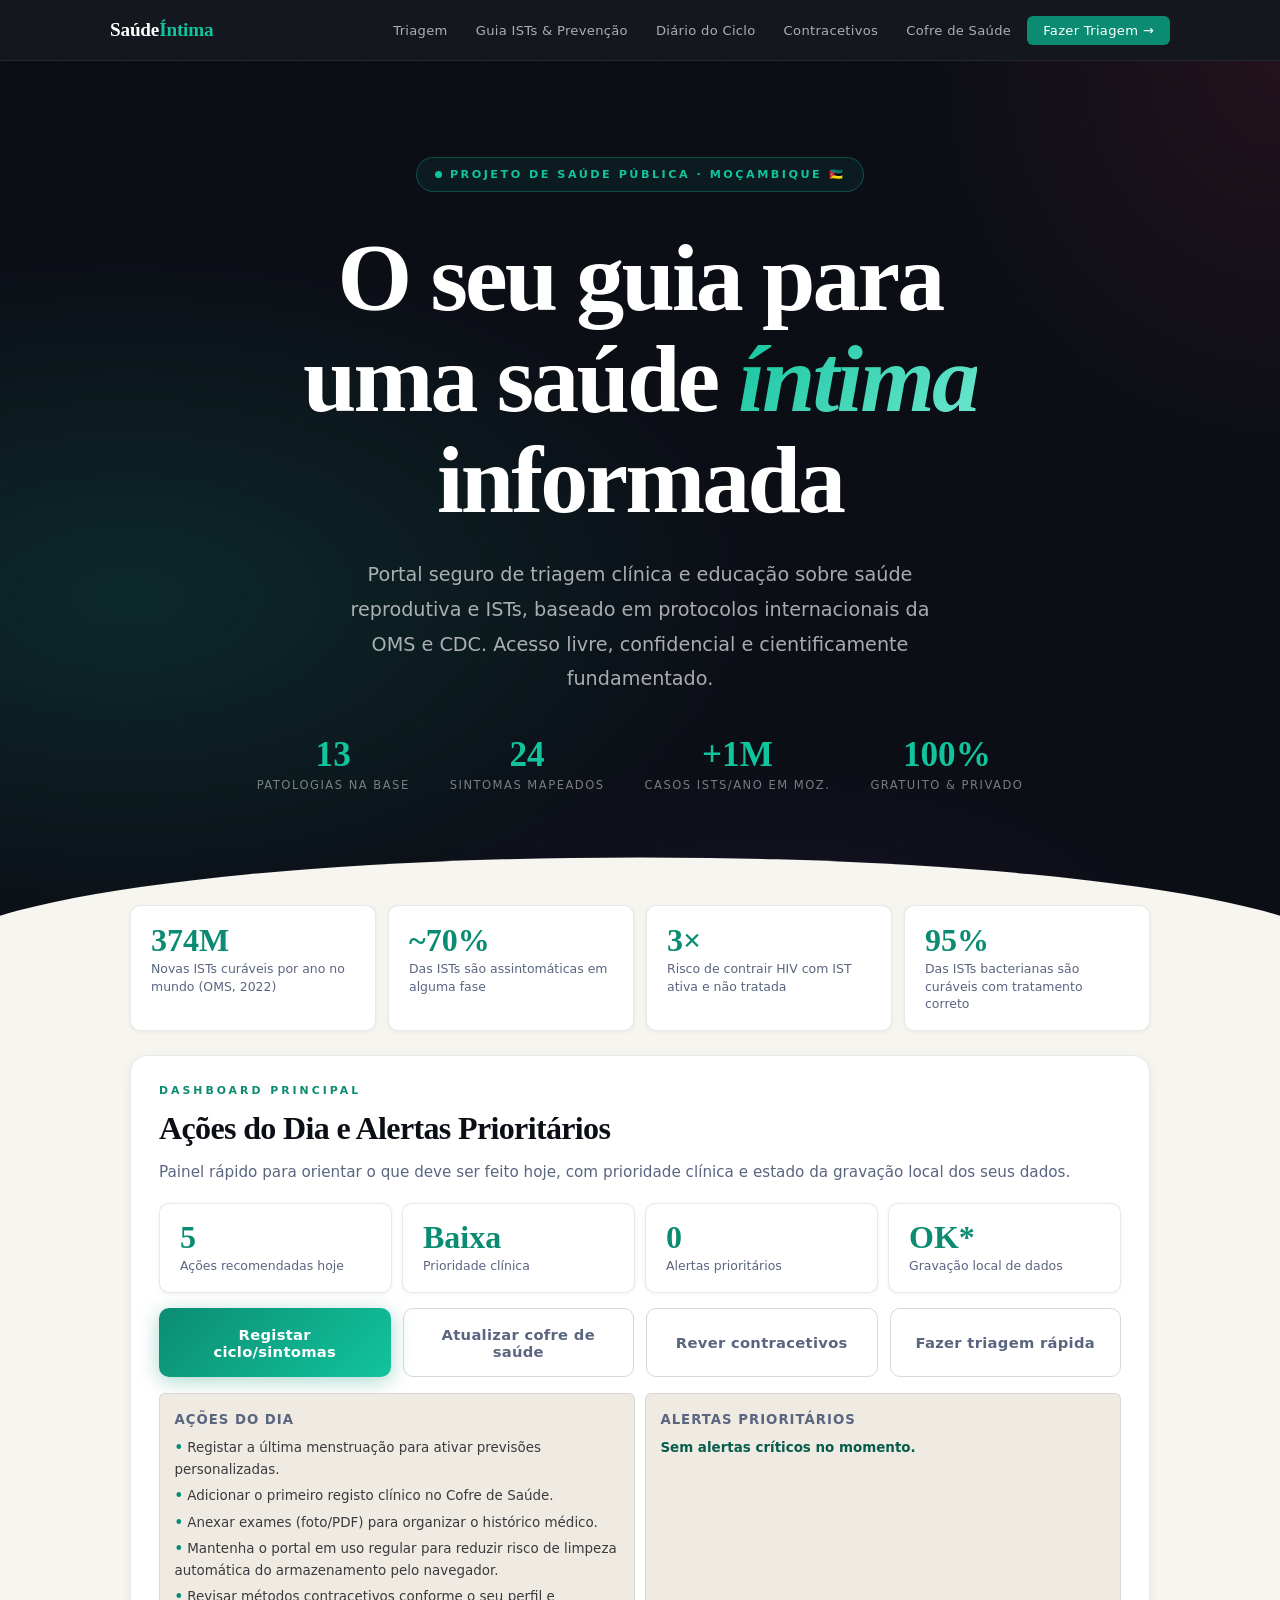
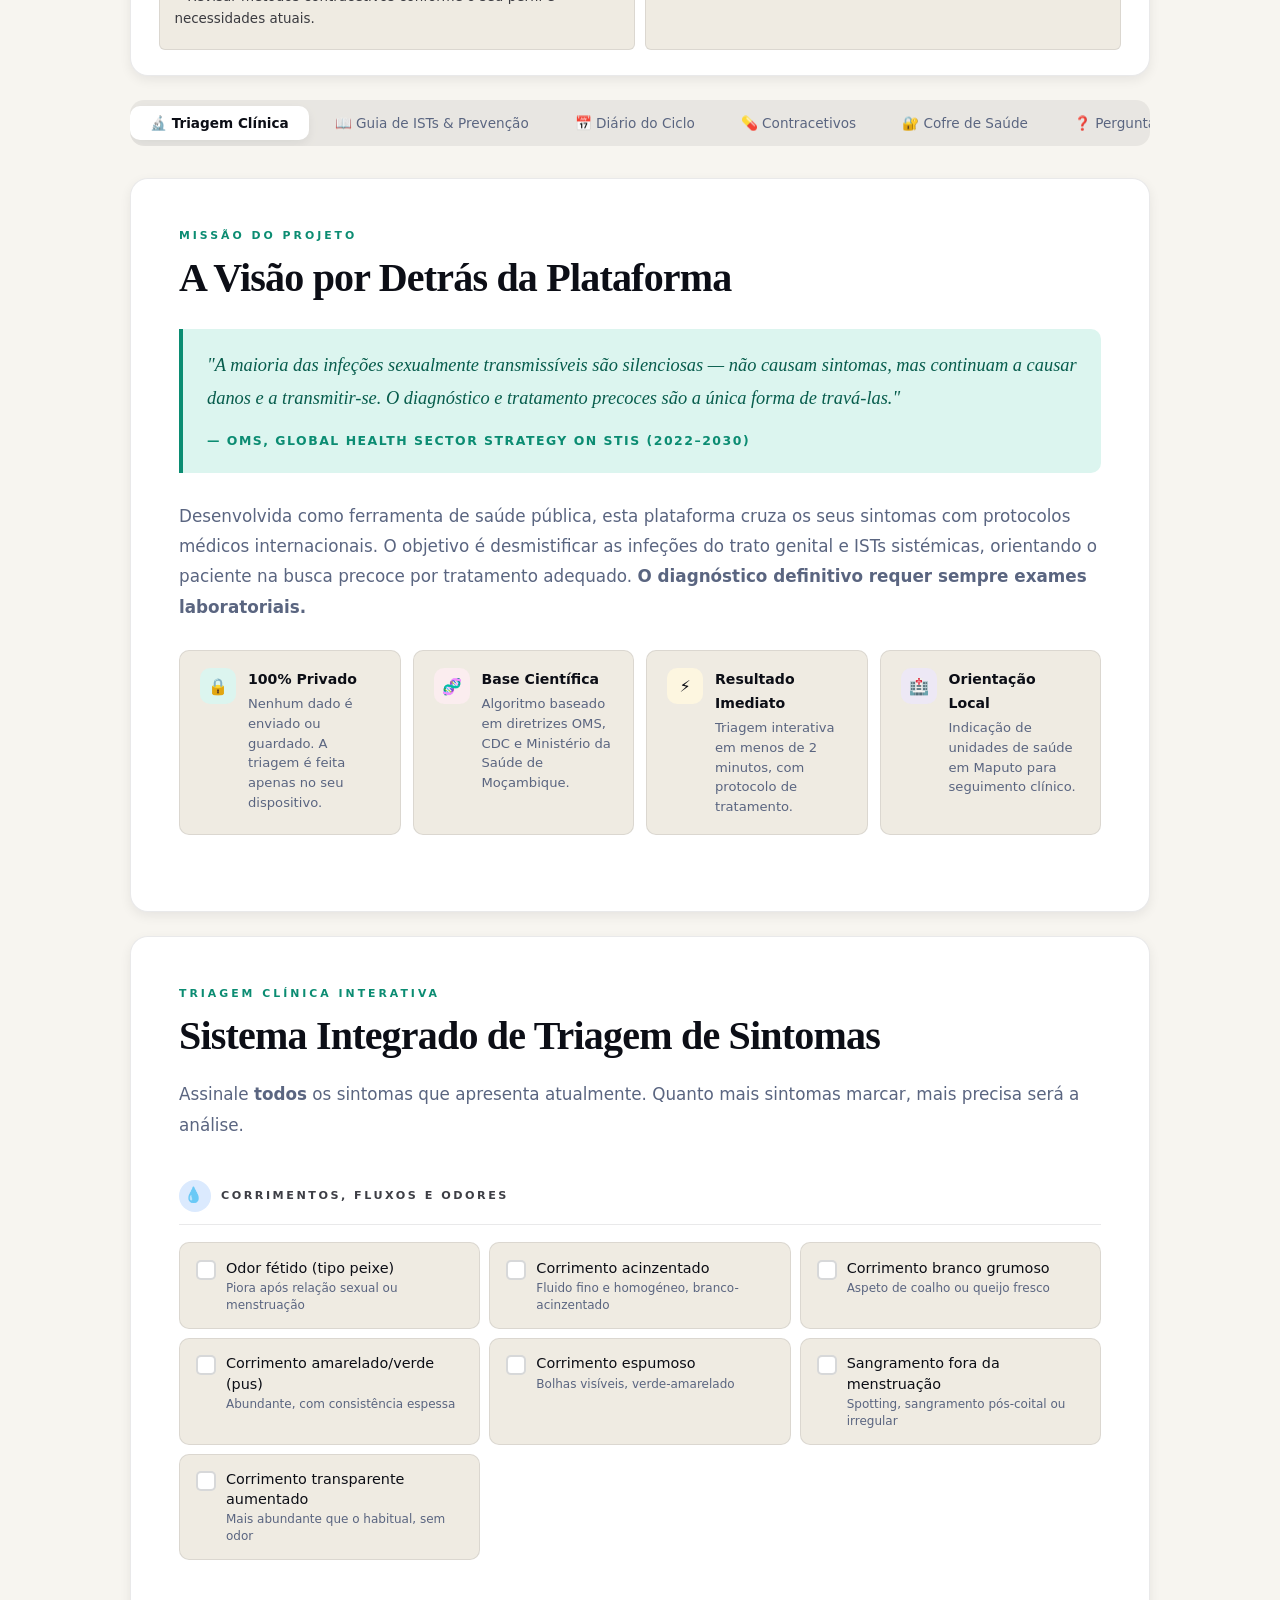
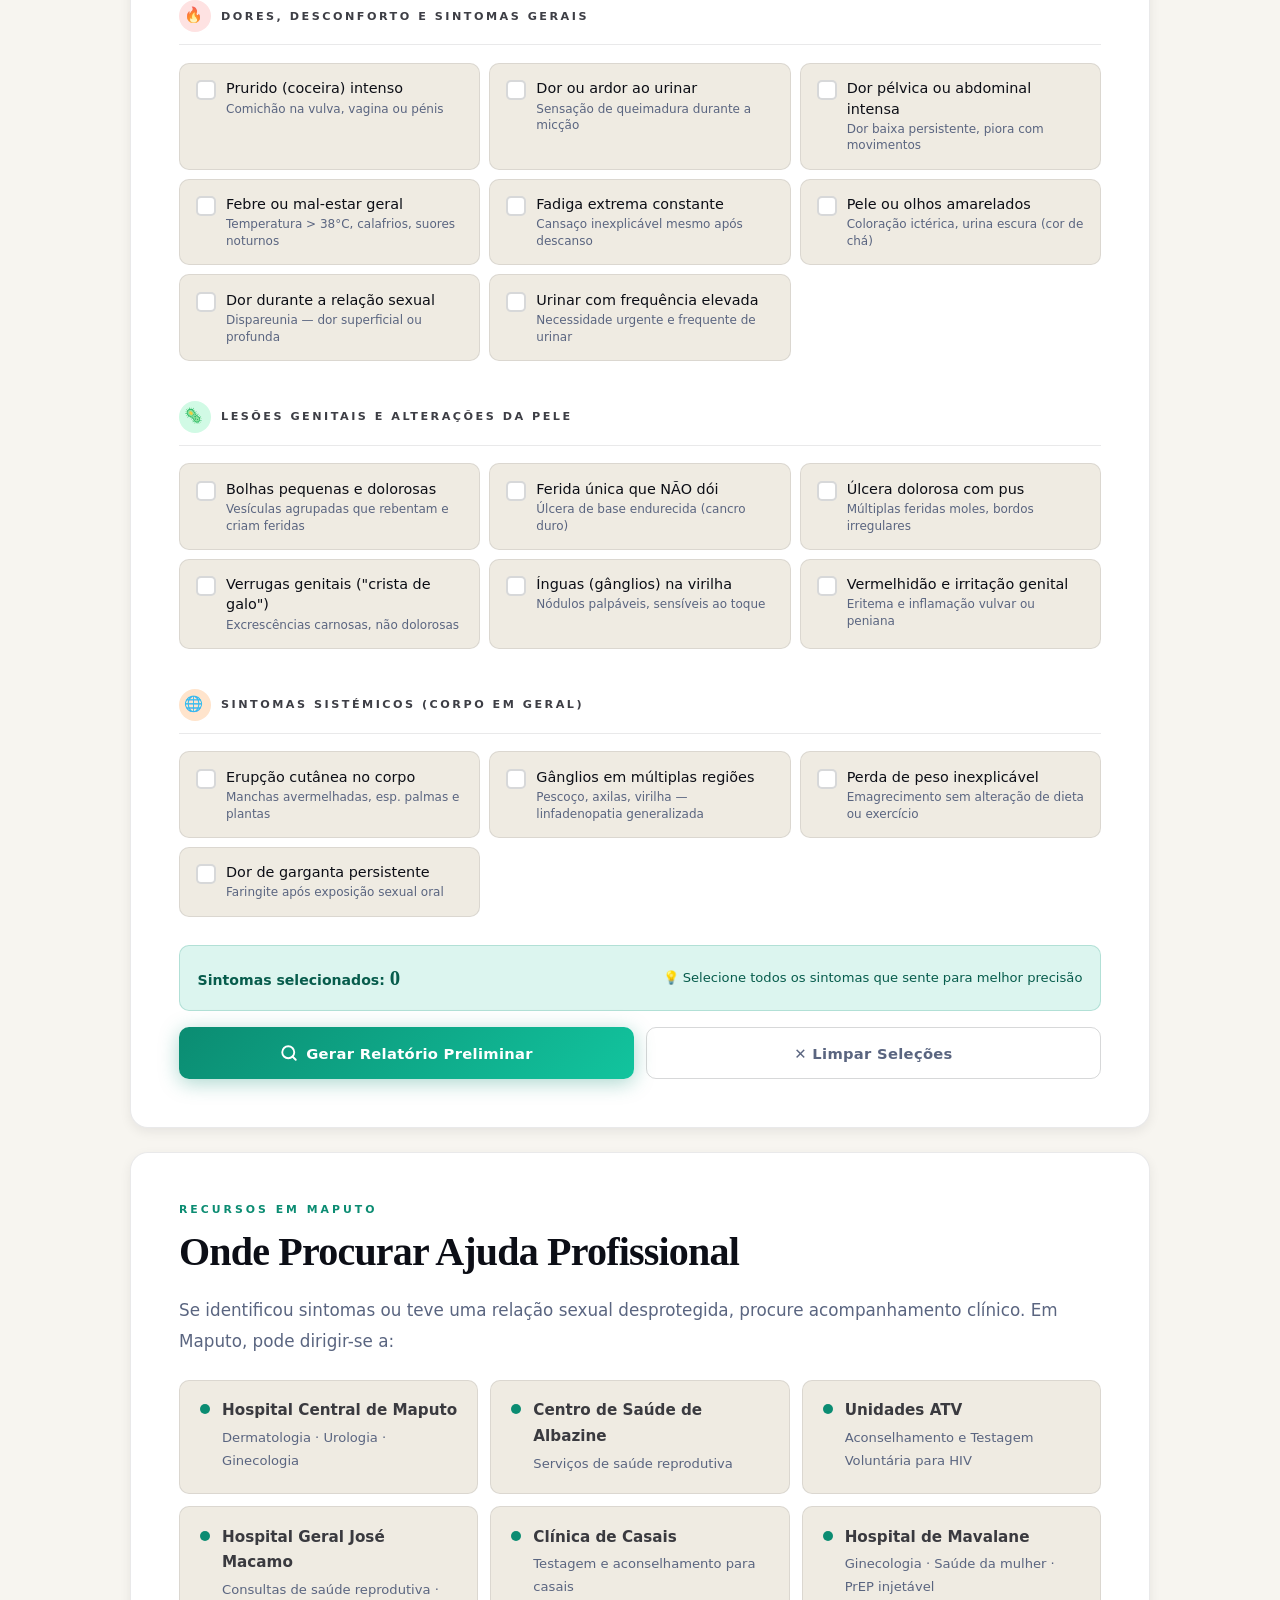
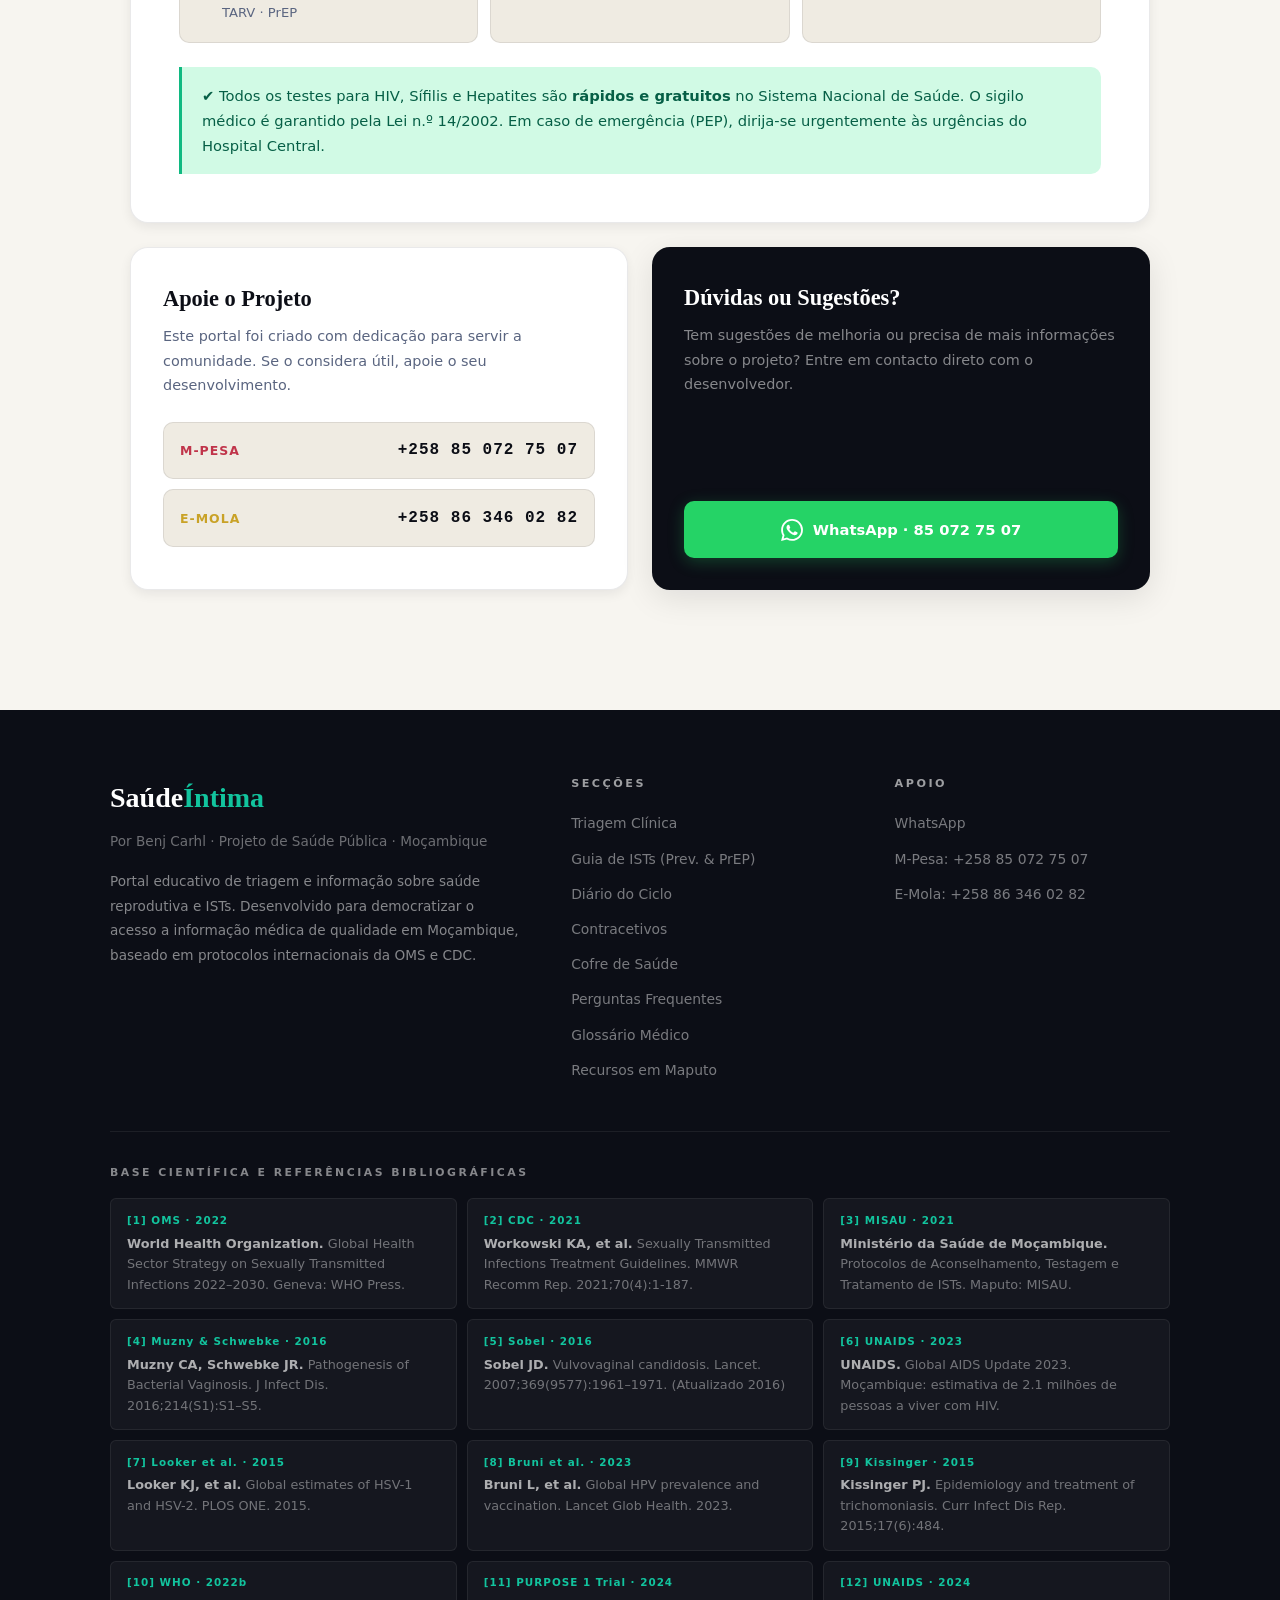
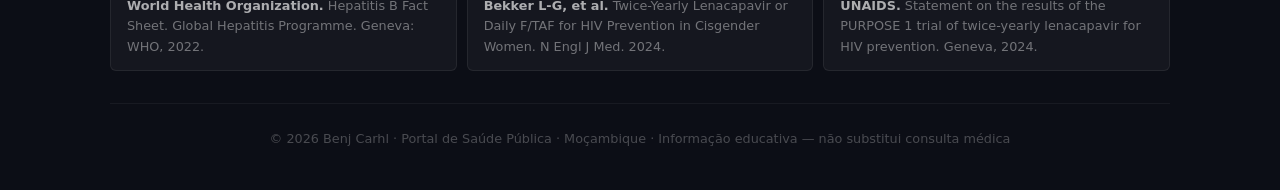
==== commit 3d2b29fb: "Sempre melhor. Desenvolvida como ferramenta de saúde pública, esta plataforma cruza os seus sintomas" ====
--- a/index.html
+++ b/index.html
@@ -30,9 +30,11 @@
 
     <title>Saúde Íntima | Portal de Triagem — Benj Carhl</title>
 
-    <link rel="manifest" href="manifest.webmanifest">
-    <script src="pwa-additions.js" defer></script>
-    <link rel="apple-touch-icon" href="data:image/svg+xml,%3Csvg xmlns='http://www.w3.org/2000/svg' viewBox='0 0 192 192'%3E%3Crect width='192' height='192' fill='%230c0e16'/%3E%3Ctext x='50%25' y='55%25' text-anchor='middle' font-family='Arial,Helvetica,sans-serif' font-size='84' fill='%2312c49e' font-weight='700'%3E%C3%8D%3C/text%3E%3C/svg%3E">
+    <link rel="manifest" href="manifest.webmanifest">
+    <script src="pwa-additions.js" defer></script>
+    <link rel="apple-touch-icon" href="./icons/icon-192.png">
+    <link rel="icon" type="image/png" sizes="192x192" href="./icons/icon-192.png">
+    <link rel="icon" type="image/png" sizes="512x512" href="./icons/icon-512.png">
     <link rel="preconnect" href="https://fonts.googleapis.com">
     <link rel="preconnect" href="https://fonts.gstatic.com" crossorigin>
     <link href="https://fonts.googleapis.com/css2?family=Playfair+Display:ital,wght@0,400;0,700;0,900;1,400;1,700&family=Outfit:wght@300;400;500;600;700&display=swap" rel="stylesheet">
@@ -121,19 +123,27 @@
 
         *, *::before, *::after { box-sizing: border-box; margin: 0; padding: 0; }
 
-        html {
-            scroll-behavior: smooth;
-            scroll-padding-top: 68px;
-        }
-
-        body {
-            font-family: var(--font-b);
-            background: var(--paper);
-            color: var(--ink);
-            line-height: 1.7;
-            font-size: 16px;
-            overflow-x: hidden;
-        }
+        html {
+            scroll-behavior: smooth;
+            scroll-padding-top: 68px;
+            -webkit-text-size-adjust: 100%;
+            text-size-adjust: 100%;
+        }
+
+        body {
+            font-family: var(--font-b);
+            background: var(--paper);
+            color: var(--ink);
+            line-height: 1.7;
+            font-size: 16px;
+            overflow-x: hidden;
+            min-height: 100vh;
+        }
+
+        img, svg, video, canvas {
+            max-width: 100%;
+            height: auto;
+        }
 
         :focus-visible {
             outline: 2px solid var(--teal-bright);
@@ -466,8 +476,16 @@
 
         .tab-btn:hover:not(.active) { background: rgba(255,255,255,0.5); color: var(--ink); }
 
-        .tab-panel { display: none; animation: fadeIn 0.4s ease; }
-        .tab-panel.active { display: block; }
+        .tab-panel {
+            display: none;
+            animation: fadeIn 0.4s ease;
+            content-visibility: auto;
+            contain-intrinsic-size: 900px;
+        }
+        .tab-panel.active {
+            display: block;
+            content-visibility: visible;
+        }
 
         @keyframes fadeIn {
             from { opacity: 0; transform: translateY(10px); }
@@ -594,12 +612,674 @@
             -webkit-tap-highlight-color: transparent;
         }
 
-        .tracker-btn.active {
-            background: var(--teal-light);
-            border-color: var(--teal);
-            color: var(--teal-dark);
-            font-weight: 600;
-        }
+        .tracker-btn.active {
+            background: var(--teal-light);
+            border-color: var(--teal);
+            color: var(--teal-dark);
+            font-weight: 600;
+        }
+
+        /* ── CICLO MODERNO ── */
+        .cycle-metrics-grid {
+            display: grid;
+            grid-template-columns: repeat(auto-fit, minmax(170px, 1fr));
+            gap: 10px;
+            margin-top: 1.5rem;
+        }
+
+        .cycle-dashboard {
+            margin-top: 1.75rem;
+            border: 1px solid var(--border);
+            border-radius: var(--r);
+            overflow: hidden;
+            box-shadow: var(--shadow-md);
+            background: var(--paper-card);
+        }
+
+        .cycle-dashboard-hero {
+            background:
+                radial-gradient(circle at 15% 20%, rgba(18,196,158,0.2), transparent 42%),
+                radial-gradient(circle at 90% 0%, rgba(201,162,39,0.18), transparent 34%),
+                linear-gradient(135deg, #101523 0%, #10273a 58%, #0b4554 100%);
+            color: #fff;
+            padding: 1.35rem;
+            display: grid;
+            grid-template-columns: minmax(220px, 0.95fr) minmax(260px, 1.05fr);
+            gap: 1rem;
+            align-items: stretch;
+        }
+
+        .cycle-day-core {
+            border: 1px solid rgba(255,255,255,0.16);
+            border-radius: 16px;
+            background: rgba(255,255,255,0.06);
+            padding: 1rem 1.05rem;
+            display: flex;
+            flex-direction: column;
+            justify-content: center;
+            min-height: 152px;
+        }
+
+        .cycle-kicker {
+            font-size: 0.72rem;
+            letter-spacing: 2px;
+            text-transform: uppercase;
+            color: rgba(255,255,255,0.72);
+            font-weight: 700;
+            margin-bottom: 6px;
+        }
+
+        .cycle-day-number {
+            font-family: var(--font-d);
+            font-size: clamp(1.9rem, 3.3vw, 2.6rem);
+            line-height: 1;
+            font-weight: 900;
+            margin-bottom: 8px;
+        }
+
+        .cycle-phase-text {
+            font-size: 0.9rem;
+            line-height: 1.5;
+            color: rgba(255,255,255,0.84);
+        }
+
+        .cycle-date-cards {
+            display: grid;
+            grid-template-columns: repeat(3, minmax(130px, 1fr));
+            gap: 10px;
+        }
+
+        .cycle-date-card {
+            border: 1px solid rgba(255,255,255,0.14);
+            border-radius: 14px;
+            background: rgba(255,255,255,0.08);
+            padding: 0.85rem 0.85rem 0.78rem;
+            min-height: 92px;
+            display: flex;
+            flex-direction: column;
+            justify-content: center;
+        }
+
+        .cycle-date-label {
+            font-size: 0.67rem;
+            text-transform: uppercase;
+            letter-spacing: 1px;
+            color: rgba(255,255,255,0.7);
+            font-weight: 700;
+            margin-bottom: 6px;
+        }
+
+        .cycle-date-value {
+            font-size: 0.9rem;
+            font-weight: 700;
+            color: #fff;
+            line-height: 1.45;
+        }
+
+        .cycle-alert-strip {
+            padding: 0.95rem 1.15rem;
+            border-top: 1px solid rgba(192,52,74,0.22);
+            background: var(--rose-light);
+        }
+
+        .cycle-notify-wrap {
+            padding: 1rem 1.2rem;
+            border-top: 1px solid var(--border);
+            background: linear-gradient(180deg, rgba(11,140,114,0.06), rgba(11,140,114,0.01));
+        }
+
+        .cycle-notification-banner {
+            margin-bottom: 0.85rem;
+            padding: 0.9rem 1rem;
+            border-radius: var(--r-sm);
+            background: rgba(11,140,114,0.12);
+            color: var(--teal-dark);
+            font-size: 0.9rem;
+            line-height: 1.55;
+        }
+
+        .cycle-notify-actions {
+            display: grid;
+            grid-template-columns: repeat(3, minmax(180px, 1fr));
+            gap: 10px;
+        }
+
+        .cycle-tracker-shell {
+            padding: 1.2rem;
+            background: var(--paper-warm);
+            border-top: 1px solid var(--border);
+        }
+
+        .cycle-section-title {
+            font-size: 1rem;
+            color: var(--ink);
+            margin-bottom: 0.95rem;
+        }
+
+        .tracker-group {
+            margin-bottom: 0.9rem;
+            padding: 0.85rem;
+            border-radius: 12px;
+            border: 1px solid rgba(12,14,22,0.08);
+            background: rgba(255,255,255,0.66);
+        }
+
+        .tracker-group-title {
+            font-size: 0.74rem;
+            text-transform: uppercase;
+            letter-spacing: 1px;
+            color: var(--slate);
+            font-weight: 800;
+            margin-bottom: 8px;
+        }
+
+        .tracker-group-buttons {
+            display: flex;
+            flex-wrap: wrap;
+            gap: 8px;
+        }
+
+        .cycle-inputs-grid {
+            margin-top: 0.6rem;
+            display: grid;
+            grid-template-columns: repeat(auto-fit, minmax(220px, 1fr));
+            gap: 12px;
+            align-items: stretch;
+        }
+
+        .cycle-input-card {
+            border: 1px solid rgba(12,14,22,0.09);
+            border-radius: 12px;
+            background: #fff;
+            padding: 0.82rem 0.86rem;
+            display: flex;
+            flex-direction: column;
+            gap: 6px;
+        }
+
+        .cycle-input-card label {
+            font-size: 0.82rem;
+            font-weight: 700;
+            color: var(--ink);
+        }
+
+        .cycle-input-card input[type='range'] {
+            width: 100%;
+            accent-color: var(--teal);
+        }
+
+        .cycle-input-card-note textarea {
+            min-height: 90px;
+        }
+
+        .range-readout {
+            font-size: 0.78rem;
+            color: var(--slate);
+            margin-top: 2px;
+        }
+
+        .cycle-action-row {
+            margin-top: 0.95rem;
+        }
+
+        .btn-cycle-gold {
+            background: linear-gradient(135deg, var(--gold), #e6b822);
+            color: var(--ink);
+        }
+
+        .cycle-nutrition-shell {
+            padding: 1.1rem 1.2rem 1.2rem;
+            border-top: 1px solid var(--border);
+            background: var(--paper-card);
+        }
+
+        .cycle-nutrition-list {
+            list-style: none;
+            display: flex;
+            flex-direction: column;
+            gap: 8px;
+            font-size: 0.86rem;
+            color: var(--ink-80);
+        }
+
+        .cycle-calendar-shell {
+            margin-top: 2rem;
+            background: var(--paper-card);
+            border: 1px solid var(--border);
+            border-radius: var(--r);
+            padding: 1.2rem;
+            box-shadow: var(--shadow-sm);
+            overflow: hidden;
+        }
+
+        .cycle-calendar-top {
+            display: grid;
+            grid-template-columns: 44px 1fr 44px;
+            gap: 0.8rem;
+            align-items: center;
+            margin-bottom: 0.55rem;
+        }
+
+        .cycle-calendar-title-wrap {
+            text-align: center;
+            min-width: 0;
+        }
+
+        .cycle-calendar-title-wrap .cycle-kicker {
+            color: var(--slate);
+            letter-spacing: 1.2px;
+            margin-bottom: 4px;
+        }
+
+        .cycle-calendar-title {
+            font-family: var(--font-d);
+            font-size: clamp(1.15rem, 2vw, 1.45rem);
+            color: var(--ink);
+            font-weight: 800;
+            line-height: 1.2;
+            margin: 0;
+        }
+
+        .cycle-calendar-nav {
+            border: 1px solid var(--border-strong);
+            background: #fff;
+            color: var(--slate);
+            border-radius: 10px;
+            width: 44px;
+            height: 44px;
+            font-size: 1.18rem;
+            cursor: pointer;
+        }
+
+        .cycle-calendar-nav:hover {
+            background: var(--teal-light);
+            border-color: var(--teal);
+            color: var(--teal-dark);
+        }
+
+        .cycle-calendar-sub {
+            font-size: 0.88rem;
+            color: var(--slate);
+            line-height: 1.6;
+            margin-bottom: 0.9rem;
+        }
+
+        .cycle-legend {
+            display: flex;
+            flex-wrap: wrap;
+            gap: 9px;
+            margin-bottom: 0.9rem;
+        }
+
+        .legend-chip {
+            font-size: 0.76rem;
+            color: var(--slate);
+            font-weight: 700;
+            display: inline-flex;
+            align-items: center;
+            gap: 6px;
+            border: 1px solid var(--border);
+            border-radius: 999px;
+            padding: 4px 9px;
+            background: rgba(247,245,240,0.82);
+        }
+
+        .legend-dot {
+            width: 12px;
+            height: 12px;
+            border-radius: 4px;
+            display: inline-block;
+            flex-shrink: 0;
+        }
+
+        .legend-dot.recorded { background: var(--rose); }
+        .legend-dot.predicted { background: #f9c3ce; border: 1px solid #ef9fb0; }
+        .legend-dot.fertile { background: var(--teal-light); border: 1px solid var(--teal); }
+        .legend-dot.ovulation { background: var(--purple); }
+        .legend-dot.today { background: #fff; border: 2px solid var(--ink); }
+
+        .cycle-weekdays {
+            display: grid;
+            grid-template-columns: repeat(7, 1fr);
+            gap: 6px;
+            text-align: center;
+            margin-bottom: 8px;
+        }
+
+        .cycle-weekdays div {
+            font-size: 0.72rem;
+            font-weight: 700;
+            color: var(--slate);
+            letter-spacing: 0.4px;
+        }
+
+        .calendar-days-grid {
+            display: grid;
+            grid-template-columns: repeat(7, minmax(0, 1fr));
+            gap: 6px;
+        }
+
+        .calendar-day {
+            height: clamp(35px, 7vw, 44px);
+            border-radius: 10px;
+            display: flex;
+            align-items: center;
+            justify-content: center;
+            font-size: 0.9rem;
+            color: var(--ink);
+            background: var(--paper-warm);
+            font-weight: 600;
+            border: 1px solid transparent;
+            user-select: none;
+        }
+
+        .calendar-day.is-empty {
+            background: transparent;
+            border: none;
+            pointer-events: none;
+        }
+
+        .calendar-day.is-recorded-period {
+            background: var(--rose);
+            color: #fff;
+        }
+
+        .calendar-day.is-predicted-period {
+            background: #f9c3ce;
+            color: #7a1828;
+        }
+
+        .calendar-day.is-fertile {
+            background: var(--teal-light);
+            color: var(--teal-dark);
+            border-color: var(--teal);
+        }
+
+        .calendar-day.is-ovulation {
+            background: var(--purple);
+            color: #fff;
+        }
+
+        .calendar-day.is-today {
+            box-shadow: inset 0 0 0 2px var(--ink);
+            font-weight: 900;
+        }
+
+        .cycle-upcoming-overview {
+            margin-top: 1rem;
+            border: 1px solid var(--border);
+            border-radius: 12px;
+            background: var(--paper-warm);
+            padding: 0.92rem 0.95rem;
+        }
+
+        .cycle-overview-title {
+            font-size: 0.82rem;
+            text-transform: uppercase;
+            letter-spacing: 1px;
+            color: var(--slate);
+            margin-bottom: 0.62rem;
+        }
+
+        .cycle-overview-grid {
+            display: grid;
+            grid-template-columns: repeat(auto-fit, minmax(220px, 1fr));
+            gap: 8px;
+        }
+
+        .cycle-overview-card {
+            background: #fff;
+            border: 1px solid rgba(12,14,22,0.09);
+            border-radius: 11px;
+            padding: 0.72rem 0.78rem;
+        }
+
+        .cycle-overview-month {
+            font-size: 0.79rem;
+            font-weight: 700;
+            color: var(--ink);
+            text-transform: capitalize;
+            margin-bottom: 6px;
+        }
+
+        .cycle-overview-line {
+            font-size: 0.75rem;
+            color: var(--slate);
+            line-height: 1.5;
+            margin-bottom: 3px;
+        }
+
+        .cycle-months-shell {
+            margin-top: 1rem;
+        }
+
+        .cycle-months-title {
+            font-size: 0.84rem;
+            text-transform: uppercase;
+            letter-spacing: 1px;
+            color: var(--slate);
+            margin-bottom: 8px;
+        }
+
+        .cycle-multi-month-view {
+            display: grid;
+            grid-template-columns: repeat(auto-fit, minmax(210px, 1fr));
+            gap: 10px;
+        }
+
+        .cycle-mini-month-card {
+            border: 1px solid var(--border);
+            border-radius: 10px;
+            padding: 0.62rem;
+            background: #fff;
+        }
+
+        .cycle-mini-month-head {
+            display: flex;
+            justify-content: space-between;
+            align-items: center;
+            margin-bottom: 6px;
+        }
+
+        .cycle-mini-month-name {
+            font-size: 0.78rem;
+            color: var(--ink);
+            text-transform: capitalize;
+            font-weight: 700;
+        }
+
+        .cycle-mini-weekdays,
+        .cycle-mini-days-grid {
+            display: grid;
+            grid-template-columns: repeat(7, 1fr);
+            gap: 3px;
+        }
+
+        .cycle-mini-weekdays span {
+            font-size: 0.62rem;
+            color: var(--slate);
+            text-align: center;
+        }
+
+        .cycle-mini-day {
+            height: 20px;
+            border-radius: 6px;
+            font-size: 0.68rem;
+            display: flex;
+            align-items: center;
+            justify-content: center;
+            background: rgba(12,14,22,0.04);
+            color: var(--ink-80);
+            border: 1px solid transparent;
+        }
+
+        .cycle-mini-day.is-recorded-period { background: var(--rose); color: #fff; font-weight: 700; }
+        .cycle-mini-day.is-predicted-period { background: #f9c3ce; color: #7a1828; font-weight: 700; }
+        .cycle-mini-day.is-fertile { background: var(--teal-light); color: var(--teal-dark); border-color: var(--teal); font-weight: 700; }
+        .cycle-mini-day.is-ovulation { background: var(--purple); color: #fff; font-weight: 700; }
+        .cycle-mini-day.is-today { box-shadow: inset 0 0 0 1px var(--ink); }
+        .cycle-mini-day.is-empty { background: transparent; border: none; }
+
+        .cycle-form-shell {
+            border: 1px solid var(--border);
+            border-radius: var(--r-sm);
+            overflow: hidden;
+            box-shadow: var(--shadow-sm);
+        }
+
+        .cycle-form-head {
+            padding: 1rem 1.1rem;
+            color: #fff;
+            background: linear-gradient(135deg, var(--teal-dark), var(--teal));
+        }
+
+        .cycle-form-title {
+            font-size: 1.05rem;
+            font-family: var(--font-d);
+            font-weight: 800;
+        }
+
+        .cycle-form-sub {
+            font-size: 0.83rem;
+            color: rgba(255,255,255,0.88);
+            margin-top: 3px;
+            line-height: 1.45;
+        }
+
+        .cycle-form-body {
+            padding: 1rem 1.1rem 1.1rem;
+            background: #fff;
+        }
+
+        .cycle-reg-grid {
+            display: grid;
+            grid-template-columns: repeat(auto-fit, minmax(180px, 1fr));
+            gap: 12px;
+        }
+
+        .cycle-history-shell {
+            margin-top: 1.7rem;
+        }
+
+        .cycle-history-head {
+            display: flex;
+            justify-content: space-between;
+            align-items: center;
+            margin-bottom: 0.75rem;
+            gap: 10px;
+            flex-wrap: wrap;
+        }
+
+        .cycle-history-title {
+            font-size: 1.15rem;
+            color: var(--ink);
+        }
+
+        .cycle-clear-history {
+            background: none;
+            border: none;
+            color: var(--rose);
+            font-size: 0.8rem;
+            font-weight: 700;
+            cursor: pointer;
+        }
+
+        .cycle-history-list {
+            background: var(--paper-warm);
+            padding: 1rem;
+            border-radius: var(--r-sm);
+            border: 1px solid var(--border);
+        }
+
+        .cycle-daily-summary-shell {
+            margin-top: 1.25rem;
+        }
+
+        .cycle-daily-insights {
+            display: grid;
+            grid-template-columns: repeat(auto-fit, minmax(160px, 1fr));
+            gap: 8px;
+            margin-bottom: 0.7rem;
+        }
+
+        .cycle-daily-history {
+            background: var(--paper-card);
+            border: 1px solid var(--border);
+            border-radius: var(--r-sm);
+            padding: 1rem;
+            max-height: 360px;
+            overflow: auto;
+        }
+
+        @media (max-width: 980px) {
+            .cycle-dashboard-hero {
+                grid-template-columns: 1fr;
+            }
+            .cycle-date-cards {
+                grid-template-columns: repeat(2, minmax(130px, 1fr));
+            }
+            .cycle-notify-actions {
+                grid-template-columns: 1fr;
+            }
+        }
+
+        @media (max-width: 720px) {
+            .cycle-dashboard,
+            .cycle-calendar-shell,
+            .cycle-form-shell {
+                border-radius: 14px;
+            }
+            .cycle-calendar-shell {
+                padding: 0.95rem;
+            }
+            .cycle-weekdays div {
+                font-size: 0.67rem;
+            }
+            .calendar-day {
+                height: 35px;
+                font-size: 0.82rem;
+            }
+            .cycle-upcoming-overview {
+                padding: 0.8rem 0.75rem;
+            }
+            .cycle-overview-grid {
+                grid-template-columns: 1fr;
+            }
+            .cycle-inputs-grid {
+                grid-template-columns: 1fr;
+            }
+            .cycle-action-row .btn {
+                width: 100%;
+                flex: 1 1 100%;
+            }
+        }
+
+        @media (max-width: 520px) {
+            .cycle-dashboard-hero,
+            .cycle-tracker-shell,
+            .cycle-notify-wrap,
+            .cycle-nutrition-shell {
+                padding: 0.9rem;
+            }
+            .cycle-date-cards {
+                grid-template-columns: 1fr;
+            }
+            .cycle-day-number {
+                font-size: 2rem;
+            }
+            .cycle-calendar-top {
+                grid-template-columns: 38px 1fr 38px;
+                gap: 0.4rem;
+            }
+            .cycle-calendar-nav {
+                width: 38px;
+                height: 38px;
+                font-size: 1rem;
+            }
+            .legend-chip {
+                font-size: 0.7rem;
+            }
+        }
 
         /* ── IST GUIDE CARDS ── */
         .guide-grid {
@@ -1883,12 +2563,26 @@
             border-top: 1px solid rgba(255,255,255,0.05);
         }
 
-        @media (max-width: 480px) {
-            .hero { padding: 4rem 1rem 8rem; }
-            .symptoms-grid { grid-template-columns: 1fr; }
-            .diagnosis-top-bar { flex-direction: column; align-items: flex-start; }
-            .btn { flex: 1 1 100%; }
-            .hero-stats { gap: 1.5rem; }
+        @media (max-width: 640px) {
+            .container { padding: 0 0.9rem; }
+            .main-content { margin-top: -38px; padding-bottom: 4.75rem; }
+            .card { padding: 1.2rem; border-radius: 14px; }
+            .lead { font-size: 0.97rem; line-height: 1.68; }
+            .section-tabs { margin-bottom: 1.25rem; }
+            .tab-btn { padding: 8px 14px; font-size: 0.8rem; }
+            .stat-box { padding: 0.95rem 1rem; }
+            .stat-box-num { font-size: 1.75rem; }
+            .guide-grid { grid-template-columns: 1fr; }
+            .prep-benefits-grid,
+            .prep-eligibility { grid-template-columns: 1fr; }
+        }
+
+        @media (max-width: 480px) {
+            .hero { padding: 4rem 1rem 8rem; }
+            .symptoms-grid { grid-template-columns: 1fr; }
+            .diagnosis-top-bar { flex-direction: column; align-items: flex-start; }
+            .btn { flex: 1 1 100%; }
+            .hero-stats { gap: 1.5rem; }
             .prep-stats-row { gap: 1.25rem; }
         }
 
@@ -2852,202 +3546,208 @@
                 </div>
             </section>
         </div>
-
-        <div id="tab-calendario" class="tab-panel" role="tabpanel">
-            <section class="card reveal" aria-labelledby="cal-titulo">
-                <p class="eyebrow">Acompanhamento Diário</p>
-                <h2 id="cal-titulo">Calendário Inteligente do Ciclo</h2>
-                <p class="lead">Registe o seu ciclo menstrual e acompanhe previsões de menstruação, ovulação, janela fértil, sintomas e humor com alertas automáticos para padrões irregulares.</p>
-
-                <div style="display:grid;grid-template-columns:repeat(auto-fit,minmax(170px,1fr));gap:10px;margin-top:1.5rem;">
-                    <div class="stat-box"><div class="stat-box-num" id="cycle-metric-avg">--</div><div class="stat-box-label">Média do ciclo (dias)</div></div>
-                    <div class="stat-box"><div class="stat-box-num" id="cycle-metric-bleeding">--</div><div class="stat-box-label">Média da menstruação (dias)</div></div>
-                    <div class="stat-box"><div class="stat-box-num" id="cycle-metric-regularity">--</div><div class="stat-box-label">Regularidade do ciclo</div></div>
-                    <div class="stat-box"><div class="stat-box-num" id="cycle-metric-accuracy">--%</div><div class="stat-box-label">Precisão das previsões</div></div>
-                    <div class="stat-box"><div class="stat-box-num" id="cycle-metric-status">--</div><div class="stat-box-label">Estado clínico atual</div></div>
-                </div>
-
-                <div id="cycle-dynamic-dashboard" style="display:none;margin-top:1.75rem;background:var(--paper-card);border:1px solid var(--border);border-radius:var(--r-sm);overflow:hidden;box-shadow:var(--shadow-sm);">
-                    <div style="background:var(--ink);color:#fff;padding:1.5rem;display:grid;grid-template-columns:repeat(auto-fit,minmax(160px,1fr));gap:15px;align-items:end;">
-                        <div>
-                            <p style="font-size:0.72rem;letter-spacing:2px;text-transform:uppercase;color:var(--teal-bright);font-weight:700;">Dia atual do ciclo</p>
-                            <p style="font-family:var(--font-d);font-size:2.5rem;font-weight:900;line-height:1;margin-top:5px;">#<span id="cycle-current-day">--</span></p>
-                            <p id="cycle-current-phase" style="font-size:0.92rem;color:rgba(255,255,255,0.75);margin-top:8px;">A calcular...</p>
-                        </div>
-                        <div style="background:rgba(255,255,255,0.08);padding:10px 12px;border-radius:var(--r-xs);">
-                            <p style="font-size:0.68rem;text-transform:uppercase;color:rgba(255,255,255,0.65);">Próxima menstruação</p>
-                            <p id="cycle-next-period" style="font-weight:700;font-size:1rem;margin-top:2px;">--/--/----</p>
-                        </div>
-                        <div style="background:rgba(255,255,255,0.08);padding:10px 12px;border-radius:var(--r-xs);">
-                            <p style="font-size:0.68rem;text-transform:uppercase;color:rgba(255,255,255,0.65);">Ovulação prevista</p>
-                            <p id="cycle-next-ovulation" style="font-weight:700;font-size:1rem;margin-top:2px;">--/--/----</p>
-                        </div>
-                        <div style="background:rgba(255,255,255,0.08);padding:10px 12px;border-radius:var(--r-xs);">
-                            <p style="font-size:0.68rem;text-transform:uppercase;color:rgba(255,255,255,0.65);">Janela fértil</p>
-                            <p id="cycle-fertile-window" style="font-weight:700;font-size:0.9rem;margin-top:2px;line-height:1.4;">--</p>
-                        </div>
-                    </div>
-
-                    <div id="cycle-smart-alerts" style="display:none;padding:1rem 1.5rem;background:var(--rose-light);border-top:1px solid rgba(192,52,74,0.2);"></div>
-                    <div id="cycle-notification-banner" style="display:none;margin:1rem 0;padding:0.95rem 1.1rem;border-radius:var(--r-sm);background:rgba(11,140,114,0.12);color:var(--teal-dark);font-size:0.9rem;line-height:1.5;"></div>
-                    <div style="display:flex;flex-wrap:wrap;gap:10px;align-items:center;margin-top:0.65rem;">
-                        <button type="button" id="cycle-enable-notifications" class="btn btn-ghost" style="flex:1 1 220px;">Ativar notificações</button>
-                        <button type="button" id="cycle-test-notification" class="btn btn-primary" style="flex:1 1 220px;">Enviar lembrete agora</button>
-                        <button type="button" id="cycle-subscribe-push" class="btn btn-ghost" style="flex:1 1 220px;">Inscrever notificações push</button>
-                    </div>
-
-                    <div style="padding:1.5rem;background:var(--paper-warm);border-top:1px solid var(--border);">
-                        <h4 style="font-size:1rem;color:var(--ink);margin-bottom:10px;">Rastreamento de sintomas, humor e emoções (hoje)</h4>
-
-                        <div style="margin-bottom:12px;">
-                            <p style="font-size:0.74rem;text-transform:uppercase;letter-spacing:1px;color:var(--slate);font-weight:700;">Sintomas físicos</p>
-                            <div style="display:flex;flex-wrap:wrap;gap:8px;margin-top:7px;">
-                                <button type="button" class="tracker-btn" data-group="physical" data-value="colicas">Cólicas</button>
-                                <button type="button" class="tracker-btn" data-group="physical" data-value="dor-cabeca">Dor de cabeça</button>
-                                <button type="button" class="tracker-btn" data-group="physical" data-value="fadiga">Fadiga</button>
-                                <button type="button" class="tracker-btn" data-group="physical" data-value="inchaco">Inchaço</button>
-                                <button type="button" class="tracker-btn" data-group="physical" data-value="acne">Acne</button>
-                                <button type="button" class="tracker-btn" data-group="physical" data-value="dor-seios">Dor mamária</button>
-                            </div>
-                        </div>
-
-                        <div style="margin-bottom:12px;">
-                            <p style="font-size:0.74rem;text-transform:uppercase;letter-spacing:1px;color:var(--slate);font-weight:700;">Humor e emoções</p>
-                            <div style="display:flex;flex-wrap:wrap;gap:8px;margin-top:7px;">
-                                <button type="button" class="tracker-btn" data-group="mood" data-value="calma">Calma</button>
-                                <button type="button" class="tracker-btn" data-group="mood" data-value="ansiosa">Ansiosa</button>
-                                <button type="button" class="tracker-btn" data-group="mood" data-value="irritada">Irritada</button>
-                                <button type="button" class="tracker-btn" data-group="mood" data-value="triste">Triste</button>
-                                <button type="button" class="tracker-btn" data-group="mood" data-value="energica">Enérgica</button>
-                                <button type="button" class="tracker-btn" data-group="mood" data-value="focada">Focada</button>
-                            </div>
-                        </div>
-
-                        <div style="margin-bottom:12px;">
-                            <p style="font-size:0.74rem;text-transform:uppercase;letter-spacing:1px;color:var(--slate);font-weight:700;">Sintomas incomuns</p>
-                            <div style="display:flex;flex-wrap:wrap;gap:8px;margin-top:7px;">
-                                <button type="button" class="tracker-btn" data-group="unusual" data-value="sangramento-intenso">Sangramento muito intenso</button>
-                                <button type="button" class="tracker-btn" data-group="unusual" data-value="coagulos">Coágulos frequentes</button>
-                                <button type="button" class="tracker-btn" data-group="unusual" data-value="dor-incapacitante">Dor incapacitante</button>
-                                <button type="button" class="tracker-btn" data-group="unusual" data-value="tontura">Tontura / desmaio</button>
-                                <button type="button" class="tracker-btn" data-group="unusual" data-value="atraso-importante">Atraso menstrual importante</button>
-                            </div>
-                        </div>
-
-                        <div style="display:grid;grid-template-columns:repeat(auto-fit,minmax(220px,1fr));gap:12px;align-items:end;">
-                            <div>
-                                <label for="cycle-pain" style="font-size:0.8rem;font-weight:700;color:var(--ink);">Intensidade da dor (0-10)</label>
-                                <input id="cycle-pain" type="range" min="0" max="10" value="0" style="width:100%;margin-top:4px;">
-                                <p style="font-size:0.78rem;color:var(--slate);">Valor: <strong id="cycle-pain-value">0</strong></p>
-                            </div>
-                            <div>
-                                <label for="cycle-energy" style="font-size:0.8rem;font-weight:700;color:var(--ink);">Nível de energia (0-10)</label>
-                                <input id="cycle-energy" type="range" min="0" max="10" value="5" style="width:100%;margin-top:4px;">
-                                <p style="font-size:0.78rem;color:var(--slate);">Valor: <strong id="cycle-energy-value">5</strong></p>
-                            </div>
-                            <div>
-                                <label for="cycle-day-note" style="font-size:0.8rem;font-weight:700;color:var(--ink);">Observação do dia</label>
-                                <textarea id="cycle-day-note" class="form-control" placeholder="Ex: dor pélvica mais forte de manhã, stress elevado..." style="min-height:76px;"></textarea>
-                            </div>
-                        </div>
-
-                        <div class="action-row" style="margin-top:1rem;">
-                            <button type="button" id="cycle-save-day" class="btn btn-primary" style="flex:1 1 220px;">Guardar registo do dia</button>
-                            <button type="button" id="btn-pregnant-mode" class="btn" style="flex:1 1 220px;background:linear-gradient(135deg,var(--gold),#e6b822);color:var(--ink);">Descobri que estou grávida</button>
-                        </div>
-                    </div>
-
-                    <div style="padding:1.25rem 1.5rem;border-top:1px solid var(--border);background:var(--paper-card);">
-                        <h4 style="font-size:0.95rem;color:var(--ink);margin-bottom:8px;">Nutrição Feminina Inteligente (hoje)</h4>
-                        <ul id="cycle-nutrition-list" style="list-style:none;display:flex;flex-direction:column;gap:8px;font-size:0.86rem;color:var(--ink-80);"></ul>
-                    </div>
-                </div>
-
-                <div id="cycle-calendar-view" style="display:none;margin-top:2rem;background:var(--paper-card);border:1px solid var(--border);border-radius:var(--r-sm);padding:1.5rem;box-shadow:var(--shadow-sm);">
-                    <div style="display:flex;justify-content:space-between;align-items:center;margin-bottom:0.5rem;">
-                        <button id="cal-prev-month" aria-label="Mês anterior" style="background:none;border:1px solid var(--border);border-radius:var(--r-xs);width:36px;height:36px;font-size:1.2rem;cursor:pointer;color:var(--slate);">&lt;</button>
-                        <h3 id="calendar-month-title" style="font-family:var(--font-d);font-size:1.35rem;color:var(--ink);font-weight:800;">Mês atual</h3>
-                        <button id="cal-next-month" aria-label="Mês seguinte" style="background:none;border:1px solid var(--border);border-radius:var(--r-xs);width:36px;height:36px;font-size:1.2rem;cursor:pointer;color:var(--slate);">&gt;</button>
-                    </div>
-
-                    <p style="font-size:0.88rem;color:var(--slate);line-height:1.6;margin-bottom:1rem;">Calendário menstrual com previsão de menstruação, ovulação e janela fértil. A precisão aumenta com mais registos.</p>
-
-                    <div style="display:flex;flex-wrap:wrap;gap:14px;margin-bottom:1rem;">
-                        <span style="font-size:0.78rem;color:var(--slate);font-weight:600;display:flex;align-items:center;gap:6px;"><span style="width:13px;height:13px;border-radius:4px;background:var(--rose);display:inline-block;"></span>Menstruação</span>
-                        <span style="font-size:0.78rem;color:var(--slate);font-weight:600;display:flex;align-items:center;gap:6px;"><span style="width:13px;height:13px;border-radius:4px;background:#f9c3ce;display:inline-block;border:1px solid #ef9fb0;"></span>Menstruação prevista</span>
-                        <span style="font-size:0.78rem;color:var(--slate);font-weight:600;display:flex;align-items:center;gap:6px;"><span style="width:13px;height:13px;border-radius:4px;background:var(--teal-light);border:1px solid var(--teal);display:inline-block;"></span>Janela fértil</span>
-                        <span style="font-size:0.78rem;color:var(--slate);font-weight:600;display:flex;align-items:center;gap:6px;"><span style="width:13px;height:13px;border-radius:4px;background:var(--purple);display:inline-block;"></span>Ovulação</span>
-                        <span style="font-size:0.78rem;color:var(--slate);font-weight:600;display:flex;align-items:center;gap:6px;"><span style="width:13px;height:13px;border-radius:4px;border:2px solid var(--ink);display:inline-block;"></span>Hoje</span>
-                    </div>
-
-                    <div style="display:grid;grid-template-columns:repeat(7,1fr);gap:5px;text-align:center;margin-bottom:8px;">
-                        <div style="font-size:0.72rem;font-weight:700;color:var(--slate);">Seg</div>
-                        <div style="font-size:0.72rem;font-weight:700;color:var(--slate);">Ter</div>
-                        <div style="font-size:0.72rem;font-weight:700;color:var(--slate);">Qua</div>
-                        <div style="font-size:0.72rem;font-weight:700;color:var(--slate);">Qui</div>
-                        <div style="font-size:0.72rem;font-weight:700;color:var(--slate);">Sex</div>
-                        <div style="font-size:0.72rem;font-weight:700;color:var(--slate);">Sáb</div>
-                        <div style="font-size:0.72rem;font-weight:700;color:var(--slate);">Dom</div>
-                    </div>
-                    <div id="calendar-days-grid" style="display:grid;grid-template-columns:repeat(7,1fr);gap:5px;"></div>
-
-                    <div id="cycle-upcoming-overview" style="margin-top:1rem;background:var(--paper-warm);border:1px solid var(--border);border-radius:var(--r-xs);padding:0.9rem 1rem;"></div>
-
-                    <div style="margin-top:1rem;">
-                        <h4 style="font-size:0.84rem;text-transform:uppercase;letter-spacing:1px;color:var(--slate);margin-bottom:8px;">Visão dos próximos meses</h4>
-                        <div id="cycle-multi-month-view" style="display:grid;grid-template-columns:repeat(auto-fit,minmax(220px,1fr));gap:10px;"></div>
-                    </div>
-                </div>
-
-                <div class="prep-compare" style="margin-top:2rem;">
-                    <div class="prep-compare-card" style="grid-column:1 / -1;">
-                        <div class="prep-compare-header oral">
-                            <div>
-                                <div class="prep-compare-title">Registo da Menstruação</div>
-                                <div class="prep-compare-sub">Adicione cada início de menstruação para melhorar automaticamente as previsões.</div>
-                            </div>
-                        </div>
-                        <div class="prep-compare-body">
-                            <form id="cycle-form" style="display:flex;flex-direction:column;gap:14px;">
-                                <div style="display:grid;grid-template-columns:repeat(auto-fit,minmax(180px,1fr));gap:12px;">
-                                    <div>
-                                        <label for="period-start" style="font-size:0.85rem;font-weight:700;color:var(--ink);">Data de início</label>
-                                        <input type="date" id="period-start" required class="form-control">
-                                    </div>
-                                    <div>
-                                        <label for="period-length" style="font-size:0.85rem;font-weight:700;color:var(--ink);">Dias de sangramento</label>
-                                        <input type="number" id="period-length" min="1" max="15" value="5" required class="form-control">
-                                    </div>
-                                    <div>
-                                        <label for="flow-intensity" style="font-size:0.85rem;font-weight:700;color:var(--ink);">Fluxo</label>
-                                        <select id="flow-intensity" class="form-control">
-                                            <option value="Leve">Leve</option>
-                                            <option value="Normal" selected>Normal</option>
-                                            <option value="Intenso">Intenso</option>
-                                        </select>
-                                    </div>
-                                </div>
-                                <button type="submit" class="btn btn-primary" style="width:100%;">Guardar novo ciclo</button>
-                            </form>
-                        </div>
-                    </div>
-                </div>
-
-                <div id="history-container" style="margin-top:2rem;">
-                    <div style="display:flex;justify-content:space-between;align-items:center;margin-bottom:0.75rem;gap:10px;flex-wrap:wrap;">
-                        <h3 style="font-size:1.15rem;color:var(--ink);">Histórico de ciclos</h3>
-                        <button id="btn-clear-history" type="button" style="background:none;border:none;color:var(--rose);font-size:0.8rem;font-weight:700;cursor:pointer;display:none;">Limpar histórico</button>
-                    </div>
-                    <ul id="cycle-history-list" class="prep-compare-list" style="background:var(--paper-warm);padding:1rem;border-radius:var(--r-sm);border:1px solid var(--border);"></ul>
-                </div>
-
-                <div style="margin-top:1.25rem;">
-                    <h4 style="font-size:0.95rem;color:var(--ink);margin-bottom:0.5rem;">Resumo dos últimos registos diários</h4>
-                    <div id="cycle-daily-insights" style="display:grid;grid-template-columns:repeat(auto-fit,minmax(160px,1fr));gap:8px;margin-bottom:0.7rem;"></div>
-                    <div id="cycle-daily-history" style="background:var(--paper-card);border:1px solid var(--border);border-radius:var(--r-sm);padding:1rem;max-height:360px;overflow:auto;"></div>
-                </div>
-            </section>
-        </div>
+        <div id="tab-calendario" class="tab-panel" role="tabpanel">
+            <section class="card reveal cycle-modern" aria-labelledby="cal-titulo">
+                <p class="eyebrow">Acompanhamento Diário</p>
+                <h2 id="cal-titulo">Calendário Inteligente do Ciclo</h2>
+                <p class="lead">Registe o seu ciclo menstrual e acompanhe previsões de menstruação, ovulação, janela fértil, sintomas e humor com alertas automáticos para padrões irregulares.</p>
+
+                <div class="cycle-metrics-grid" role="list" aria-label="Resumo rápido do ciclo">
+                    <div class="stat-box" role="listitem"><div class="stat-box-num" id="cycle-metric-avg">--</div><div class="stat-box-label">Média do ciclo (dias)</div></div>
+                    <div class="stat-box" role="listitem"><div class="stat-box-num" id="cycle-metric-bleeding">--</div><div class="stat-box-label">Média da menstruação (dias)</div></div>
+                    <div class="stat-box" role="listitem"><div class="stat-box-num" id="cycle-metric-regularity">--</div><div class="stat-box-label">Regularidade do ciclo</div></div>
+                    <div class="stat-box" role="listitem"><div class="stat-box-num" id="cycle-metric-accuracy">--%</div><div class="stat-box-label">Precisão das previsões</div></div>
+                    <div class="stat-box" role="listitem"><div class="stat-box-num" id="cycle-metric-status">--</div><div class="stat-box-label">Estado clínico atual</div></div>
+                </div>
+
+                <div id="cycle-dynamic-dashboard" class="cycle-dashboard" style="display:none;">
+                    <div class="cycle-dashboard-hero">
+                        <div class="cycle-day-core">
+                            <p class="cycle-kicker">Dia atual do ciclo</p>
+                            <p class="cycle-day-number">#<span id="cycle-current-day">--</span></p>
+                            <p id="cycle-current-phase" class="cycle-phase-text">A calcular...</p>
+                        </div>
+                        <div class="cycle-date-cards">
+                            <div class="cycle-date-card">
+                                <p class="cycle-date-label">Próxima menstruação</p>
+                                <p id="cycle-next-period" class="cycle-date-value">--/--/----</p>
+                            </div>
+                            <div class="cycle-date-card">
+                                <p class="cycle-date-label">Ovulação prevista</p>
+                                <p id="cycle-next-ovulation" class="cycle-date-value">--/--/----</p>
+                            </div>
+                            <div class="cycle-date-card">
+                                <p class="cycle-date-label">Janela fértil</p>
+                                <p id="cycle-fertile-window" class="cycle-date-value">--</p>
+                            </div>
+                        </div>
+                    </div>
+
+                    <div id="cycle-smart-alerts" class="cycle-alert-strip" style="display:none;"></div>
+
+                    <div class="cycle-notify-wrap">
+                        <div id="cycle-notification-banner" class="cycle-notification-banner" style="display:none;"></div>
+                        <div class="cycle-notify-actions">
+                            <button type="button" id="cycle-enable-notifications" class="btn btn-ghost">Ativar notificações</button>
+                            <button type="button" id="cycle-test-notification" class="btn btn-primary">Enviar lembrete agora</button>
+                            <button type="button" id="cycle-subscribe-push" class="btn btn-ghost">Inscrever notificações push</button>
+                        </div>
+                    </div>
+
+                    <div class="cycle-tracker-shell">
+                        <h4 class="cycle-section-title">Rastreamento de sintomas, humor e emoções (hoje)</h4>
+
+                        <div class="tracker-group">
+                            <p class="tracker-group-title">Sintomas físicos</p>
+                            <div class="tracker-group-buttons">
+                                <button type="button" class="tracker-btn" data-group="physical" data-value="colicas">Cólicas</button>
+                                <button type="button" class="tracker-btn" data-group="physical" data-value="dor-cabeca">Dor de cabeça</button>
+                                <button type="button" class="tracker-btn" data-group="physical" data-value="fadiga">Fadiga</button>
+                                <button type="button" class="tracker-btn" data-group="physical" data-value="inchaco">Inchaço</button>
+                                <button type="button" class="tracker-btn" data-group="physical" data-value="acne">Acne</button>
+                                <button type="button" class="tracker-btn" data-group="physical" data-value="dor-seios">Dor mamária</button>
+                            </div>
+                        </div>
+
+                        <div class="tracker-group">
+                            <p class="tracker-group-title">Humor e emoções</p>
+                            <div class="tracker-group-buttons">
+                                <button type="button" class="tracker-btn" data-group="mood" data-value="calma">Calma</button>
+                                <button type="button" class="tracker-btn" data-group="mood" data-value="ansiosa">Ansiosa</button>
+                                <button type="button" class="tracker-btn" data-group="mood" data-value="irritada">Irritada</button>
+                                <button type="button" class="tracker-btn" data-group="mood" data-value="triste">Triste</button>
+                                <button type="button" class="tracker-btn" data-group="mood" data-value="energica">Enérgica</button>
+                                <button type="button" class="tracker-btn" data-group="mood" data-value="focada">Focada</button>
+                            </div>
+                        </div>
+
+                        <div class="tracker-group">
+                            <p class="tracker-group-title">Sintomas incomuns</p>
+                            <div class="tracker-group-buttons">
+                                <button type="button" class="tracker-btn" data-group="unusual" data-value="sangramento-intenso">Sangramento muito intenso</button>
+                                <button type="button" class="tracker-btn" data-group="unusual" data-value="coagulos">Coágulos frequentes</button>
+                                <button type="button" class="tracker-btn" data-group="unusual" data-value="dor-incapacitante">Dor incapacitante</button>
+                                <button type="button" class="tracker-btn" data-group="unusual" data-value="tontura">Tontura / desmaio</button>
+                                <button type="button" class="tracker-btn" data-group="unusual" data-value="atraso-importante">Atraso menstrual importante</button>
+                            </div>
+                        </div>
+
+                        <div class="cycle-inputs-grid">
+                            <div class="cycle-input-card">
+                                <label for="cycle-pain">Intensidade da dor (0-10)</label>
+                                <input id="cycle-pain" type="range" min="0" max="10" value="0">
+                                <p class="range-readout">Valor: <strong id="cycle-pain-value">0</strong></p>
+                            </div>
+                            <div class="cycle-input-card">
+                                <label for="cycle-energy">Nível de energia (0-10)</label>
+                                <input id="cycle-energy" type="range" min="0" max="10" value="5">
+                                <p class="range-readout">Valor: <strong id="cycle-energy-value">5</strong></p>
+                            </div>
+                            <div class="cycle-input-card cycle-input-card-note">
+                                <label for="cycle-day-note">Observação do dia</label>
+                                <textarea id="cycle-day-note" class="form-control" placeholder="Ex: dor pélvica mais forte de manhã, stress elevado..."></textarea>
+                            </div>
+                        </div>
+
+                        <div class="action-row cycle-action-row">
+                            <button type="button" id="cycle-save-day" class="btn btn-primary">Guardar registo do dia</button>
+                            <button type="button" id="btn-pregnant-mode" class="btn btn-cycle-gold">Descobri que estou grávida</button>
+                        </div>
+                    </div>
+
+                    <div class="cycle-nutrition-shell">
+                        <h4 class="cycle-section-title">Nutrição Feminina Inteligente (hoje)</h4>
+                        <ul id="cycle-nutrition-list" class="cycle-nutrition-list"></ul>
+                    </div>
+                </div>
+
+                <div id="cycle-calendar-view" class="cycle-calendar-shell" style="display:none;">
+                    <div class="cycle-calendar-top">
+                        <button id="cal-prev-month" class="cycle-calendar-nav" aria-label="Mês anterior">&lt;</button>
+                        <div class="cycle-calendar-title-wrap">
+                            <p class="cycle-kicker">Painel mensal inteligente</p>
+                            <h3 id="calendar-month-title" class="cycle-calendar-title">Mês atual</h3>
+                        </div>
+                        <button id="cal-next-month" class="cycle-calendar-nav" aria-label="Mês seguinte">&gt;</button>
+                    </div>
+
+                    <p class="cycle-calendar-sub">Calendário menstrual com previsão de menstruação, ovulação e janela fértil. A precisão aumenta com mais registos.</p>
+
+                    <div class="cycle-legend" role="list" aria-label="Legenda do calendário">
+                        <span class="legend-chip" role="listitem"><span class="legend-dot recorded"></span>Menstruação</span>
+                        <span class="legend-chip" role="listitem"><span class="legend-dot predicted"></span>Menstruação prevista</span>
+                        <span class="legend-chip" role="listitem"><span class="legend-dot fertile"></span>Janela fértil</span>
+                        <span class="legend-chip" role="listitem"><span class="legend-dot ovulation"></span>Ovulação</span>
+                        <span class="legend-chip" role="listitem"><span class="legend-dot today"></span>Hoje</span>
+                    </div>
+
+                    <div class="cycle-weekdays" aria-hidden="true">
+                        <div>Seg</div>
+                        <div>Ter</div>
+                        <div>Qua</div>
+                        <div>Qui</div>
+                        <div>Sex</div>
+                        <div>Sáb</div>
+                        <div>Dom</div>
+                    </div>
+
+                    <div id="calendar-days-grid" class="calendar-days-grid"></div>
+
+                    <div id="cycle-upcoming-overview" class="cycle-upcoming-overview"></div>
+
+                    <div class="cycle-months-shell">
+                        <h4 class="cycle-months-title">Visão dos próximos meses</h4>
+                        <div id="cycle-multi-month-view" class="cycle-multi-month-view"></div>
+                    </div>
+                </div>
+
+                <div class="cycle-form-shell" style="margin-top:2rem;">
+                    <div class="cycle-form-head">
+                        <div class="cycle-form-title">Registo da Menstruação</div>
+                        <div class="cycle-form-sub">Adicione cada início de menstruação para melhorar automaticamente as previsões.</div>
+                    </div>
+                    <div class="cycle-form-body">
+                        <form id="cycle-form" style="display:flex;flex-direction:column;gap:14px;">
+                            <div class="cycle-reg-grid">
+                                <div>
+                                    <label for="period-start" style="font-size:0.85rem;font-weight:700;color:var(--ink);">Data de início</label>
+                                    <input type="date" id="period-start" required class="form-control">
+                                </div>
+                                <div>
+                                    <label for="period-length" style="font-size:0.85rem;font-weight:700;color:var(--ink);">Dias de sangramento</label>
+                                    <input type="number" id="period-length" min="1" max="15" value="5" required class="form-control">
+                                </div>
+                                <div>
+                                    <label for="flow-intensity" style="font-size:0.85rem;font-weight:700;color:var(--ink);">Fluxo</label>
+                                    <select id="flow-intensity" class="form-control">
+                                        <option value="Leve">Leve</option>
+                                        <option value="Normal" selected>Normal</option>
+                                        <option value="Intenso">Intenso</option>
+                                    </select>
+                                </div>
+                            </div>
+                            <button type="submit" class="btn btn-primary" style="width:100%;">Guardar novo ciclo</button>
+                        </form>
+                    </div>
+                </div>
+
+                <div id="history-container" class="cycle-history-shell">
+                    <div class="cycle-history-head">
+                        <h3 class="cycle-history-title">Histórico de ciclos</h3>
+                        <button id="btn-clear-history" type="button" class="cycle-clear-history" style="display:none;">Limpar histórico</button>
+                    </div>
+                    <ul id="cycle-history-list" class="prep-compare-list cycle-history-list"></ul>
+                </div>
+
+                <div class="cycle-daily-summary-shell">
+                    <h4 class="cycle-section-title">Resumo dos últimos registos diários</h4>
+                    <div id="cycle-daily-insights" class="cycle-daily-insights"></div>
+                    <div id="cycle-daily-history" class="cycle-daily-history"></div>
+                </div>
+            </section>
+        </div>
+
+
 
         <div id="tab-contracetivos" class="tab-panel" role="tabpanel">
             <section class="card reveal" aria-labelledby="contra-titulo">
@@ -3705,17 +4405,190 @@
     </div>
 </footer>
 
-<script>
-(function () {
-    'use strict';
-
-    // ══════════════════════════════════════════════════════════════
-    // SEGURANÇA — SANITIZAÇÃO DE SAÍDA
-    // ══════════════════════════════════════════════════════════════
-    function escapeHtml(str) {
-        const m = { '&':'&amp;','<':'&lt;','>':'&gt;','"':'&quot;',"'":'&#039;' };
-        return String(str).replace(/[&<>"']/g, function(c) { return m[c]; });
-    }
+<script>
+(function () {
+    'use strict';
+
+    // ── COMPATIBILIDADE E FALLBACKS PARA NAVEGADORES MÓVEIS ──
+    if (!Object.assign) {
+        Object.assign = function(target) {
+            if (target == null) throw new TypeError('Cannot convert undefined or null to object');
+            var to = Object(target);
+            for (var i = 1; i < arguments.length; i++) {
+                var source = arguments[i];
+                if (source == null) continue;
+                for (var key in source) {
+                    if (Object.prototype.hasOwnProperty.call(source, key)) {
+                        to[key] = source[key];
+                    }
+                }
+            }
+            return to;
+        };
+    }
+
+    if (!Array.from) {
+        Array.from = function(arrayLike) {
+            var out = [];
+            if (!arrayLike) return out;
+            for (var i = 0; i < arrayLike.length; i++) out.push(arrayLike[i]);
+            return out;
+        };
+    }
+
+    if (!Array.prototype.includes) {
+        Array.prototype.includes = function(searchElement) {
+            if (this == null) throw new TypeError('"this" is null or not defined');
+            var o = Object(this);
+            var len = o.length >>> 0;
+            if (len === 0) return false;
+            var n = arguments.length > 1 ? Number(arguments[1]) : 0;
+            var k = n >= 0 ? n : Math.max(len + n, 0);
+            while (k < len) {
+                if (o[k] === searchElement || (searchElement !== searchElement && o[k] !== o[k])) return true;
+                k++;
+            }
+            return false;
+        };
+    }
+
+    if (!String.prototype.padStart) {
+        String.prototype.padStart = function(targetLength, padString) {
+            targetLength = targetLength >> 0;
+            padString = String(typeof padString !== 'undefined' ? padString : ' ');
+            if (this.length >= targetLength) return String(this);
+            targetLength = targetLength - this.length;
+            if (targetLength > padString.length) {
+                padString += new Array(Math.ceil(targetLength / padString.length) + 1).join(padString);
+            }
+            return padString.slice(0, targetLength) + String(this);
+        };
+    }
+
+    if (!String.prototype.repeat) {
+        String.prototype.repeat = function(count) {
+            count = Number(count);
+            if (count < 0 || count === Infinity) throw new RangeError('Invalid count value');
+            count = Math.floor(count);
+            if (this.length === 0 || count === 0) return '';
+            var result = '';
+            var str = String(this);
+            while (count > 0) {
+                if (count % 2 === 1) result += str;
+                count = Math.floor(count / 2);
+                if (count > 0) str += str;
+            }
+            return result;
+        };
+    }
+
+    if (window.NodeList && !NodeList.prototype.forEach) {
+        NodeList.prototype.forEach = function(callback, thisArg) {
+            thisArg = thisArg || window;
+            for (var i = 0; i < this.length; i++) callback.call(thisArg, this[i], i, this);
+        };
+    }
+
+    if (window.Element && !Element.prototype.matches) {
+        Element.prototype.matches = Element.prototype.msMatchesSelector || Element.prototype.webkitMatchesSelector || function(selector) {
+            var matches = (this.document || this.ownerDocument).querySelectorAll(selector);
+            var i = 0;
+            while (matches[i] && matches[i] !== this) i++;
+            return !!matches[i];
+        };
+    }
+
+    if (window.Element && !Element.prototype.closest) {
+        Element.prototype.closest = function(selector) {
+            var el = this;
+            while (el && el.nodeType === 1) {
+                if (el.matches(selector)) return el;
+                el = el.parentElement || el.parentNode;
+            }
+            return null;
+        };
+    }
+
+    if (window.Promise && !Promise.prototype.finally) {
+        Promise.prototype.finally = function(onFinally) {
+            var P = this.constructor;
+            return this.then(
+                function(value) { return P.resolve(onFinally && onFinally()).then(function() { return value; }); },
+                function(reason) { return P.resolve(onFinally && onFinally()).then(function() { throw reason; }); }
+            );
+        };
+    }
+
+    if (!window.requestIdleCallback) {
+        window.requestIdleCallback = function(cb, options) {
+            var start = Date.now();
+            return setTimeout(function() {
+                cb({
+                    didTimeout: false,
+                    timeRemaining: function() {
+                        return Math.max(0, 50 - (Date.now() - start));
+                    }
+                });
+            }, (options && options.timeout) || 1);
+        };
+    }
+    if (!window.cancelIdleCallback) {
+        window.cancelIdleCallback = function(id) { clearTimeout(id); };
+    }
+
+    var memoryStorageFallback = {};
+    function safeStorageGetItem(key) {
+        try {
+            if (window.localStorage) return window.localStorage.getItem(key);
+        } catch (e) {}
+        return Object.prototype.hasOwnProperty.call(memoryStorageFallback, key) ? memoryStorageFallback[key] : null;
+    }
+    function safeStorageSetItem(key, value) {
+        var stringValue = String(value);
+        try {
+            if (window.localStorage) {
+                window.localStorage.setItem(key, stringValue);
+                return true;
+            }
+        } catch (e) {}
+        memoryStorageFallback[key] = stringValue;
+        return false;
+    }
+    function safeStorageRemoveItem(key) {
+        try {
+            if (window.localStorage) {
+                window.localStorage.removeItem(key);
+                return true;
+            }
+        } catch (e) {}
+        if (Object.prototype.hasOwnProperty.call(memoryStorageFallback, key)) delete memoryStorageFallback[key];
+        return false;
+    }
+
+    function safeScrollIntoView(el, options, fallbackAlignTop) {
+        if (!el || typeof el.scrollIntoView !== 'function') return;
+        try {
+            el.scrollIntoView(options || { behavior: 'smooth', block: 'start' });
+        } catch (e) {
+            try { el.scrollIntoView(fallbackAlignTop !== false); } catch (ignored) {}
+        }
+    }
+
+    function safeScrollToTop() {
+        try {
+            window.scrollTo({ top: 0, behavior: 'smooth' });
+        } catch (e) {
+            window.scrollTo(0, 0);
+        }
+    }
+
+    // ══════════════════════════════════════════════════════════════
+    // SEGURANÇA — SANITIZAÇÃO DE SAÍDA
+    // ══════════════════════════════════════════════════════════════
+    function escapeHtml(str) {
+        var m = { '&':'&amp;','<':'&lt;','>':'&gt;','"':'&quot;',"'":'&#039;' };
+        return String(str).replace(/[&<>"']/g, function(c) { return m[c]; });
+    }
 
     // ══════════════════════════════════════════════════════════════
     // Proteção contra clickjacking em runtime
@@ -3980,10 +4853,10 @@
                 }
             }
 
-            area.style.display = 'block';
-            setTimeout(function() {
-                area.scrollIntoView({ behavior: 'smooth', block: 'start' });
-            }, 100);
+            area.style.display = 'block';
+            setTimeout(function() {
+                safeScrollIntoView(area, { behavior: 'smooth', block: 'start' }, true);
+            }, 100);
 
             btnGerar.disabled = false;
             btnGerar.innerHTML = '<svg xmlns="http://www.w3.org/2000/svg" width="18" height="18" viewBox="0 0 24 24" fill="none" stroke="currentColor" stroke-width="2.5" stroke-linecap="round" stroke-linejoin="round" aria-hidden="true"><circle cx="11" cy="11" r="8"/><path d="m21 21-4.35-4.35"/></svg> Gerar Relatório Preliminar';
@@ -3997,24 +4870,45 @@
             cb.checked = false;
             cb.closest('.symptom-item').classList.remove('selected');
         });
-        updateCount();
-        document.getElementById('results-area').style.display = 'none';
-        gaEvent('form_reset', 'triagem', 'clear_button');
-        window.scrollTo({ top: 0, behavior: 'smooth' });
+        updateCount();
+        document.getElementById('results-area').style.display = 'none';
+        gaEvent('form_reset', 'triagem', 'clear_button');
+        safeScrollToTop();
     }
 
     document.getElementById('btn-gerar').addEventListener('click', gerarDiagnostico);
     document.getElementById('btn-limpar').addEventListener('click', limparDados);
 
-    // ── TABS E NAVEGAÇÃO ──
-    var tabBtns = document.querySelectorAll('.tab-btn');
-    var tabPanels = document.querySelectorAll('.tab-panel');
-    window.portalState = window.portalState || {};
-
-    function activateTab(tabId) {
-        tabBtns.forEach(function(b) {
-            var active = b.dataset.tab === tabId;
-            b.classList.toggle('active', active);
+    // ── TABS E NAVEGAÇÃO ──
+    var tabBtns = document.querySelectorAll('.tab-btn');
+    var tabPanels = document.querySelectorAll('.tab-panel');
+    window.portalState = window.portalState || {};
+    var modulesReady = { cycle: false, vault: false };
+
+    function ensureFeatureModules(tabId) {
+        if (tabId === 'calendario' && !modulesReady.cycle) {
+            try {
+                initCycleTracker();
+                modulesReady.cycle = true;
+            } catch (e) {
+                console.error('Falha ao inicializar Diário do Ciclo:', e);
+            }
+        }
+        if (tabId === 'cofre' && !modulesReady.vault) {
+            try {
+                initHealthVault();
+                modulesReady.vault = true;
+            } catch (e) {
+                console.error('Falha ao inicializar Cofre de Saúde:', e);
+            }
+        }
+    }
+
+    function activateTab(tabId) {
+        ensureFeatureModules(tabId);
+        tabBtns.forEach(function(b) {
+            var active = b.dataset.tab === tabId;
+            b.classList.toggle('active', active);
             b.setAttribute('aria-selected', active ? 'true' : 'false');
         });
         tabPanels.forEach(function(p) {
@@ -4023,9 +4917,9 @@
         gaEvent('tab_click', 'navigation', tabId);
     }
 
-    function scrollToTabs() {
-        var tabs = document.getElementById('tabs-container');
-        if (tabs) tabs.scrollIntoView({ behavior: 'smooth', block: 'start' });
+    function scrollToTabs() {
+        var tabs = document.getElementById('tabs-container');
+        if (tabs) safeScrollIntoView(tabs, { behavior: 'smooth', block: 'start' }, true);
     }
 
     function openTabFromDashboard(tabId) {
@@ -4165,13 +5059,16 @@
         var installBtn = document.getElementById('install-app-btn');
         var deferredPrompt = null;
 
-        if ('serviceWorker' in navigator) {
-            window.addEventListener('load', function() {
-                navigator.serviceWorker.register('./sw.js')
-                    .then(function() { gaEvent('pwa_sw_registered', 'pwa', 'success'); })
-                    .catch(function() { gaEvent('pwa_sw_registered', 'pwa', 'error'); });
-            });
-        }
+        if ('serviceWorker' in navigator) {
+            window.addEventListener('load', function() {
+                navigator.serviceWorker.getRegistration('./').then(function(existingReg) {
+                    if (existingReg) return existingReg;
+                    return navigator.serviceWorker.register('./sw.js');
+                })
+                    .then(function() { gaEvent('pwa_sw_registered', 'pwa', 'success'); })
+                    .catch(function() { gaEvent('pwa_sw_registered', 'pwa', 'error'); });
+            });
+        }
 
         window.addEventListener('beforeinstallprompt', function(e) {
             e.preventDefault();
@@ -4205,20 +5102,20 @@
 
     var PUSH_PUBLIC_KEY = '<COLOQUE_SUA_CHAVE_VAPID_PÚBLICA_AQUI>';
 
-    function getPushSubscriptionFromStorage() {
-        try {
-            return JSON.parse(localStorage.getItem('intimateHealthPushSubscription'));
-        } catch (e) {
-            return null;
-        }
-    }
-
-    function setPushSubscriptionToStorage(subscription) {
-        if (!subscription) {
-            localStorage.removeItem('intimateHealthPushSubscription');
-            return;
-        }
-        localStorage.setItem('intimateHealthPushSubscription', JSON.stringify(subscription));
+    function getPushSubscriptionFromStorage() {
+        try {
+            return JSON.parse(safeStorageGetItem('intimateHealthPushSubscription'));
+        } catch (e) {
+            return null;
+        }
+    }
+
+    function setPushSubscriptionToStorage(subscription) {
+        if (!subscription) {
+            safeStorageRemoveItem('intimateHealthPushSubscription');
+            return;
+        }
+        safeStorageSetItem('intimateHealthPushSubscription', JSON.stringify(subscription));
     }
 
     function getPushPublicKey() {
@@ -4274,12 +5171,12 @@
         }
     }
 
-    function getCycleNotificationEnabled() {
-        return localStorage.getItem('intimateHealthNotifyEnabled') === 'true';
-    }
-
-    function setCycleNotificationEnabled(enabled) {
-        localStorage.setItem('intimateHealthNotifyEnabled', enabled ? 'true' : 'false');
+    function getCycleNotificationEnabled() {
+        return safeStorageGetItem('intimateHealthNotifyEnabled') === 'true';
+    }
+
+    function setCycleNotificationEnabled(enabled) {
+        safeStorageSetItem('intimateHealthNotifyEnabled', enabled ? 'true' : 'false');
     }
 
     function showLocalNotification(title, body) {
@@ -4306,21 +5203,40 @@
         }
     }
 
-    function requestCycleNotificationPermission(callback) {
-        if (!isNotificationSupported()) {
-            if (callback) callback(false);
-            return;
-        }
-        Notification.requestPermission().then(function(permission) {
-            if (permission === 'granted') {
-                setCycleNotificationEnabled(true);
-                if (callback) callback(true);
-            } else {
-                setCycleNotificationEnabled(false);
-                if (callback) callback(false);
-            }
-        });
-    }
+    function requestCycleNotificationPermission(callback) {
+        if (!isNotificationSupported()) {
+            if (callback) callback(false);
+            return;
+        }
+        var handled = false;
+        function applyPermission(permission) {
+            if (handled) return;
+            handled = true;
+            if (permission === 'granted') {
+                setCycleNotificationEnabled(true);
+                if (callback) callback(true);
+            } else {
+                setCycleNotificationEnabled(false);
+                if (callback) callback(false);
+            }
+        }
+        try {
+            var maybePromise = Notification.requestPermission(function(permission) {
+                applyPermission(permission);
+            });
+            if (maybePromise && typeof maybePromise.then === 'function') {
+                maybePromise.then(function(permission) {
+                    applyPermission(permission);
+                }).catch(function() {
+                    applyPermission('denied');
+                });
+            } else if (typeof maybePromise === 'string') {
+                applyPermission(maybePromise);
+            }
+        } catch (e) {
+            applyPermission(Notification.permission || 'denied');
+        }
+    }
 
     function renderCycleNotificationUI() {
         var banner = document.getElementById('cycle-notification-banner');
@@ -4349,11 +5265,11 @@
         updatePushSubscriptionButton();
     }
 
-    function scheduleCycleNotification(state, metrics) {
-        if (!state || !state.hasCycle || !getCycleNotificationEnabled() || Notification.permission !== 'granted') return;
-        var todayKey = toLocalISODate(new Date());
-        var lastSent = localStorage.getItem('intimateHealthNotifyLastSent') || '';
-        if (lastSent === todayKey) return;
+    function scheduleCycleNotification(state, metrics) {
+        if (!state || !state.hasCycle || !getCycleNotificationEnabled() || Notification.permission !== 'granted') return;
+        var todayKey = toLocalISODate(new Date());
+        var lastSent = safeStorageGetItem('intimateHealthNotifyLastSent') || '';
+        if (lastSent === todayKey) return;
         var title = 'Diário do Ciclo';
         var body = 'Atualize o seu diário do ciclo hoje e verifique as previsões de menstruação e fertilidade.';
         if (state.phase.code === 'menstrual') {
@@ -4364,22 +5280,22 @@
             body = 'Ovulação prevista hoje. Observe sinais de fertilidade e mantenha o registo do estado.';
         } else if (state.phase.code === 'lutea') {
             body = 'Fase lútea ativa. Cuide da nutrição e registe o humor e sintomas.';
-        }
-        showLocalNotification(title, body);
-        localStorage.setItem('intimateHealthNotifyLastSent', todayKey);
-    }
+        }
+        showLocalNotification(title, body);
+        safeStorageSetItem('intimateHealthNotifyLastSent', todayKey);
+    }
 
     function updateCycleNotificationState(state, metrics) {
         renderCycleNotificationUI();
         scheduleCycleNotification(state, metrics);
     }
 
-    tabBtns.forEach(function(btn) {
-        btn.addEventListener('click', function() {
-            activateTab(btn.dataset.tab);
-            btn.scrollIntoView({ behavior: 'smooth', block: 'nearest', inline: 'center' });
-        });
-    });
+    tabBtns.forEach(function(btn) {
+        btn.addEventListener('click', function() {
+            activateTab(btn.dataset.tab);
+            safeScrollIntoView(btn, { behavior: 'smooth', block: 'nearest', inline: 'center' }, true);
+        });
+    });
 
     document.querySelectorAll('a[href^="#"]').forEach(function(anchor) {
         anchor.addEventListener('click', function(e) {
@@ -4389,18 +5305,18 @@
 
             if (navTab) {
                 e.preventDefault();
-                activateTab(navTab);
-                var tabsContainer = document.getElementById('tabs-container');
-                if (tabsContainer) {
-                    tabsContainer.scrollIntoView({ behavior: 'smooth', block: 'start' });
-                }
-            } else if (targetId) {
-                var targetEl = document.getElementById(targetId);
-                if (targetEl) {
-                    e.preventDefault();
-                    targetEl.scrollIntoView({ behavior: 'smooth', block: 'start' });
-                }
-            }
+                activateTab(navTab);
+                var tabsContainer = document.getElementById('tabs-container');
+                if (tabsContainer) {
+                    safeScrollIntoView(tabsContainer, { behavior: 'smooth', block: 'start' }, true);
+                }
+            } else if (targetId) {
+                var targetEl = document.getElementById(targetId);
+                if (targetEl) {
+                    e.preventDefault();
+                    safeScrollIntoView(targetEl, { behavior: 'smooth', block: 'start' }, true);
+                }
+            }
             var mobileMenuBtn = document.getElementById('mobile-menu-btn');
             var navList = document.querySelector('.nav-links');
             if (navList && mobileMenuBtn) {
@@ -4478,10 +5394,10 @@
             }
         }, { passive: true });
 
-        backToTopBtn.addEventListener('click', function() {
-            window.scrollTo({ top: 0, behavior: 'smooth' });
-            gaEvent('back_to_top', 'navigation', 'button_click', Math.round(window.scrollY));
-        });
+        backToTopBtn.addEventListener('click', function() {
+            safeScrollToTop();
+            gaEvent('back_to_top', 'navigation', 'button_click', Math.round(window.scrollY));
+        });
     }
 
     // ── GA: Page engagement ──
@@ -4515,35 +5431,37 @@
         try { return JSON.parse(raw); } catch (e) { return fallback; }
     }
 
-    function storageRead(key, fallback) {
-        var raw = localStorage.getItem(key);
-        if (raw) return safeJsonParse(raw, fallback);
-        var backupRaw = localStorage.getItem(key + '_backup');
-        if (!backupRaw) return fallback;
-        var backup = safeJsonParse(backupRaw, null);
-        if (backup && backup.data !== undefined) return backup.data;
-        return fallback;
-    }
-
-    function storageWrite(key, value) {
-        try {
-            localStorage.setItem(key, JSON.stringify(value));
-            localStorage.setItem(key + '_backup', JSON.stringify({
-                savedAt: new Date().toISOString(),
-                data: value
-            }));
-            window.portalState = window.portalState || {};
-            window.portalState.storage = {
-                ok: true,
-                key: key,
-                lastSaved: new Date().toISOString()
-            };
-            return true;
-        } catch (e) {
-            console.warn('Falha ao guardar dados locais:', key, e);
-            window.portalState = window.portalState || {};
-            window.portalState.storage = {
-                ok: false,
+    function storageRead(key, fallback) {
+        var raw = safeStorageGetItem(key);
+        if (raw) return safeJsonParse(raw, fallback);
+        var backupRaw = safeStorageGetItem(key + '_backup');
+        if (!backupRaw) return fallback;
+        var backup = safeJsonParse(backupRaw, null);
+        if (backup && backup.data !== undefined) return backup.data;
+        return fallback;
+    }
+
+    function storageWrite(key, value) {
+        try {
+            var mainStored = safeStorageSetItem(key, JSON.stringify(value));
+            var backupStored = safeStorageSetItem(key + '_backup', JSON.stringify({
+                savedAt: new Date().toISOString(),
+                data: value
+            }));
+            var persisted = !!(mainStored && backupStored);
+            window.portalState = window.portalState || {};
+            window.portalState.storage = {
+                ok: persisted,
+                key: key,
+                lastSaved: new Date().toISOString(),
+                mode: persisted ? 'localStorage' : 'memory-fallback'
+            };
+            return persisted;
+        } catch (e) {
+            console.warn('Falha ao guardar dados locais:', key, e);
+            window.portalState = window.portalState || {};
+            window.portalState.storage = {
+                ok: false,
                 key: key,
                 errorAt: new Date().toISOString()
             };
@@ -4643,10 +5561,14 @@
         var notifyPushBtn = document.getElementById('cycle-subscribe-push');
         var notifyBanner = document.getElementById('cycle-notification-banner');
 
-        if (!form || !historyList) return;
-
-        var cycles = storageRead(APP_STORAGE_KEYS.cycles, []);
-        var dailyLogs = storageRead(APP_STORAGE_KEYS.dailyLogs, {});
+        if (!form || !historyList) return;
+
+        var cycles = storageRead(APP_STORAGE_KEYS.cycles, []);
+        var dailyLogs = storageRead(APP_STORAGE_KEYS.dailyLogs, {});
+        var cyclesSnapshotBeforeInit = '';
+        var logsSnapshotBeforeInit = '';
+        try { cyclesSnapshotBeforeInit = JSON.stringify(cycles || []); } catch (e) {}
+        try { logsSnapshotBeforeInit = JSON.stringify(dailyLogs || {}); } catch (e) {}
 
         function normalizeCycles() {
             cycles = (Array.isArray(cycles) ? cycles : []).map(function(c) {
@@ -4689,8 +5611,18 @@
             });
         }
 
-        function saveCycles() { storageWrite(APP_STORAGE_KEYS.cycles, cycles); }
-        function saveLogs() { storageWrite(APP_STORAGE_KEYS.dailyLogs, dailyLogs); }
+        function saveCycles() { storageWrite(APP_STORAGE_KEYS.cycles, cycles); }
+        function saveLogs() { storageWrite(APP_STORAGE_KEYS.dailyLogs, dailyLogs); }
+        var cycleUpdateQueued = false;
+        function requestCycleUIUpdate() {
+            if (cycleUpdateQueued) return;
+            cycleUpdateQueued = true;
+            var scheduler = window.requestAnimationFrame || function(cb) { return setTimeout(cb, 16); };
+            scheduler(function() {
+                cycleUpdateQueued = false;
+                updateUI();
+            });
+        }
 
         function ensureTodayEntry() {
             var key = toLocalISODate(new Date());
@@ -5020,13 +5952,13 @@
             historyList.querySelectorAll('[data-delete-cycle]').forEach(function(btn) {
                 btn.addEventListener('click', function() {
                     var id = Number(this.getAttribute('data-delete-cycle'));
-                    if (!confirm('Deseja remover este registo de ciclo?')) return;
-                    cycles = cycles.filter(function(c) { return Number(c.id) !== id; });
-                    saveCycles();
-                    updateUI();
-                });
-            });
-        }
+                    if (!confirm('Deseja remover este registo de ciclo?')) return;
+                    cycles = cycles.filter(function(c) { return Number(c.id) !== id; });
+                    saveCycles();
+                    requestCycleUIUpdate();
+                });
+            });
+        }
 
         function buildProjectedWindows(metrics, state, count) {
             var windows = [];
@@ -5051,9 +5983,9 @@
             return windows;
         }
 
-        function renderUpcomingOverview(metrics, state) {
-            var box = document.getElementById('cycle-upcoming-overview');
-            if (!box || !state || !state.hasCycle) return;
+        function renderUpcomingOverview(metrics, state) {
+            var box = document.getElementById('cycle-upcoming-overview');
+            if (!box || !state || !state.hasCycle) return;
 
             var rows = [];
             var start = new Date(state.nextPeriod);
@@ -5068,31 +6000,23 @@
                     period: formatDatePT(periodStart) + ' a ' + formatDatePT(periodEnd),
                     ovulation: formatDatePT(ovulation),
                     fertile: formatDatePT(fertileStart) + ' a ' + formatDatePT(fertileEnd)
-                });
-                start = addDays(start, metrics.avgCycle);
-            }
-
-            box.innerHTML =
-                '<h4 style="font-size:0.83rem;text-transform:uppercase;letter-spacing:1px;color:var(--slate);margin-bottom:6px;">Próximos ciclos previstos</h4>' +
-                '<div style="overflow:auto;">' +
-                '<table style="width:100%;border-collapse:collapse;font-size:0.78rem;">' +
-                '<thead><tr>' +
-                '<th style="text-align:left;padding:6px;border-bottom:1px solid var(--border);color:var(--ink);">Mês</th>' +
-                '<th style="text-align:left;padding:6px;border-bottom:1px solid var(--border);color:var(--ink);">Menstruação</th>' +
-                '<th style="text-align:left;padding:6px;border-bottom:1px solid var(--border);color:var(--ink);">Janela fértil</th>' +
-                '<th style="text-align:left;padding:6px;border-bottom:1px solid var(--border);color:var(--ink);">Ovulação</th>' +
-                '</tr></thead>' +
-                '<tbody>' +
-                rows.map(function(r) {
-                    return '<tr>' +
-                        '<td style="padding:6px;border-bottom:1px solid var(--border);text-transform:capitalize;color:var(--ink);font-weight:600;">' + escapeHtml(r.monthLabel) + '</td>' +
-                        '<td style="padding:6px;border-bottom:1px solid var(--border);color:var(--slate);">' + escapeHtml(r.period) + '</td>' +
-                        '<td style="padding:6px;border-bottom:1px solid var(--border);color:var(--slate);">' + escapeHtml(r.fertile) + '</td>' +
-                        '<td style="padding:6px;border-bottom:1px solid var(--border);color:var(--slate);">' + escapeHtml(r.ovulation) + '</td>' +
-                    '</tr>';
-                }).join('') +
-                '</tbody></table></div>';
-        }
+                });
+                start = addDays(start, metrics.avgCycle);
+            }
+
+            box.innerHTML =
+                '<h4 class="cycle-overview-title">Próximos ciclos previstos</h4>' +
+                '<div class="cycle-overview-grid">' +
+                rows.map(function(r) {
+                    return '<article class="cycle-overview-card">' +
+                        '<div class="cycle-overview-month">' + escapeHtml(r.monthLabel) + '</div>' +
+                        '<p class="cycle-overview-line"><strong>Menstruação:</strong> ' + escapeHtml(r.period) + '</p>' +
+                        '<p class="cycle-overview-line"><strong>Janela fértil:</strong> ' + escapeHtml(r.fertile) + '</p>' +
+                        '<p class="cycle-overview-line"><strong>Ovulação:</strong> ' + escapeHtml(r.ovulation) + '</p>' +
+                    '</article>';
+                }).join('') +
+                '</div>';
+        }
 
         function renderMultiMonthView(metrics, state, recordedPeriods, projected) {
             var container = document.getElementById('cycle-multi-month-view');
@@ -5125,36 +6049,35 @@
                 var offset = new Date(year, month, 1).getDay() - 1;
                 if (offset < 0) offset = 6;
 
-                var cells = [];
-                for (var o = 0; o < offset; o++) {
-                    cells.push('<span></span>');
-                }
-                for (var d = 1; d <= daysInMonth; d++) {
-                    var date = new Date(year, month, d);
-                    var role = dayRole(date);
-                    var styles = 'display:flex;align-items:center;justify-content:center;height:20px;border-radius:6px;font-size:0.68rem;';
-                    if (role === 'recorded-period') styles += 'background:var(--rose);color:#fff;font-weight:700;';
-                    else if (role === 'predicted-period') styles += 'background:#f9c3ce;color:#7a1828;font-weight:700;';
-                    else if (role === 'ovulation') styles += 'background:var(--purple);color:#fff;font-weight:800;';
-                    else if (role === 'fertile') styles += 'background:var(--teal-light);color:var(--teal-dark);border:1px solid var(--teal);font-weight:700;';
-                    else styles += 'background:rgba(12,14,22,0.04);color:var(--ink-80);';
-                    if (toLocalISODate(date) === todayKey) styles += 'box-shadow:inset 0 0 0 1px var(--ink);';
-                    cells.push('<span style="' + styles + '">' + d + '</span>');
-                }
-
-                html +=
-                    '<div style="border:1px solid var(--border);border-radius:10px;padding:0.65rem;background:#fff;">' +
-                    '<div style="display:flex;justify-content:space-between;align-items:center;margin-bottom:6px;">' +
-                    '<strong style="font-size:0.78rem;color:var(--ink);text-transform:capitalize;">' + monthNames[month] + ' ' + year + '</strong>' +
-                    '</div>' +
-                    '<div style="display:grid;grid-template-columns:repeat(7,1fr);gap:3px;font-size:0.62rem;color:var(--slate);margin-bottom:4px;">' +
-                    '<span>Seg</span><span>Ter</span><span>Qua</span><span>Qui</span><span>Sex</span><span>Sáb</span><span>Dom</span>' +
-                    '</div>' +
-                    '<div style="display:grid;grid-template-columns:repeat(7,1fr);gap:3px;">' + cells.join('') + '</div>' +
-                    '</div>';
-            }
-            container.innerHTML = html;
-        }
+                var cells = [];
+                for (var o = 0; o < offset; o++) {
+                    cells.push('<span class="cycle-mini-day is-empty"></span>');
+                }
+                for (var d = 1; d <= daysInMonth; d++) {
+                    var date = new Date(year, month, d);
+                    var role = dayRole(date);
+                    var cls = 'cycle-mini-day';
+                    if (role === 'recorded-period') cls += ' is-recorded-period';
+                    else if (role === 'predicted-period') cls += ' is-predicted-period';
+                    else if (role === 'ovulation') cls += ' is-ovulation';
+                    else if (role === 'fertile') cls += ' is-fertile';
+                    if (toLocalISODate(date) === todayKey) cls += ' is-today';
+                    cells.push('<span class="' + cls + '">' + d + '</span>');
+                }
+
+                html +=
+                    '<div class="cycle-mini-month-card">' +
+                    '<div class="cycle-mini-month-head">' +
+                    '<strong class="cycle-mini-month-name">' + monthNames[month] + ' ' + year + '</strong>' +
+                    '</div>' +
+                    '<div class="cycle-mini-weekdays">' +
+                    '<span>Seg</span><span>Ter</span><span>Qua</span><span>Qui</span><span>Sex</span><span>Sáb</span><span>Dom</span>' +
+                    '</div>' +
+                    '<div class="cycle-mini-days-grid">' + cells.join('') + '</div>' +
+                    '</div>';
+            }
+            container.innerHTML = html;
+        }
 
         function renderCalendar(metrics, state) {
             var calGrid = document.getElementById('calendar-days-grid');
@@ -5164,34 +6087,42 @@
             if (!calGrid || !calTitle || !state || !state.hasCycle) return;
             if (!window.calDisplayDate) window.calDisplayDate = new Date();
 
-            if (btnPrevMonth && !btnPrevMonth.hasAttribute('data-bound')) {
-                btnPrevMonth.addEventListener('click', function() {
-                    window.calDisplayDate = addDays(new Date(window.calDisplayDate.getFullYear(), window.calDisplayDate.getMonth(), 1), -1);
-                    updateUI();
-                    gaEvent('cycle_calendar_nav', 'cycle_daily', 'prev_month');
-                });
-                btnPrevMonth.setAttribute('data-bound', '1');
-            }
-            if (btnNextMonth && !btnNextMonth.hasAttribute('data-bound')) {
-                btnNextMonth.addEventListener('click', function() {
-                    window.calDisplayDate = new Date(window.calDisplayDate.getFullYear(), window.calDisplayDate.getMonth() + 1, 1);
-                    updateUI();
-                    gaEvent('cycle_calendar_nav', 'cycle_daily', 'next_month');
-                });
-                btnNextMonth.setAttribute('data-bound', '1');
-            }
+            if (btnPrevMonth && !btnPrevMonth.hasAttribute('data-bound')) {
+                btnPrevMonth.addEventListener('click', function() {
+                    window.calDisplayDate = addDays(new Date(window.calDisplayDate.getFullYear(), window.calDisplayDate.getMonth(), 1), -1);
+                    requestCycleUIUpdate();
+                    gaEvent('cycle_calendar_nav', 'cycle_daily', 'prev_month');
+                });
+                btnPrevMonth.setAttribute('data-bound', '1');
+            }
+            if (btnNextMonth && !btnNextMonth.hasAttribute('data-bound')) {
+                btnNextMonth.addEventListener('click', function() {
+                    window.calDisplayDate = new Date(window.calDisplayDate.getFullYear(), window.calDisplayDate.getMonth() + 1, 1);
+                    requestCycleUIUpdate();
+                    gaEvent('cycle_calendar_nav', 'cycle_daily', 'next_month');
+                });
+                btnNextMonth.setAttribute('data-bound', '1');
+            }
 
             var monthNames = ['Janeiro','Fevereiro','Março','Abril','Maio','Junho','Julho','Agosto','Setembro','Outubro','Novembro','Dezembro'];
-            var month = window.calDisplayDate.getMonth();
-            var year = window.calDisplayDate.getFullYear();
-            calTitle.textContent = monthNames[month] + ' ' + year;
-            calGrid.innerHTML = '';
-
-            var first = new Date(year, month, 1);
-            var daysInMonth = new Date(year, month + 1, 0).getDate();
-            var offset = first.getDay() - 1;
-            if (offset < 0) offset = 6;
-            for (var z = 0; z < offset; z++) calGrid.appendChild(document.createElement('div'));
+            var month = window.calDisplayDate.getMonth();
+            var year = window.calDisplayDate.getFullYear();
+            calTitle.textContent = monthNames[month] + ' ' + year;
+            calGrid.innerHTML = '';
+            calGrid.setAttribute('role', 'grid');
+            var calendarFragment = document.createDocumentFragment();
+
+            var first = new Date(year, month, 1);
+            var daysInMonth = new Date(year, month + 1, 0).getDate();
+            var offset = first.getDay() - 1;
+            if (offset < 0) offset = 6;
+            for (var z = 0; z < offset; z++) {
+                var empty = document.createElement('div');
+                empty.className = 'calendar-day is-empty';
+                empty.setAttribute('aria-hidden', 'true');
+                empty.setAttribute('role', 'presentation');
+                calendarFragment.appendChild(empty);
+            }
 
             var todayKey = toLocalISODate(new Date());
             var todayDate = fromISODate(todayKey);
@@ -5205,67 +6136,55 @@
 
             function inRange(d, a, b) { return d >= a && d <= b; }
 
-            for (var day = 1; day <= daysInMonth; day++) {
-                var date = new Date(year, month, day);
-                var key = toLocalISODate(date);
-                var cell = document.createElement('div');
-                cell.textContent = day;
-                cell.style.height = '35px';
-                cell.style.maxWidth = '35px';
-                cell.style.width = '100%';
-                cell.style.margin = '0 auto';
-                cell.style.borderRadius = '8px';
-                cell.style.display = 'flex';
-                cell.style.alignItems = 'center';
-                cell.style.justifyContent = 'center';
-                cell.style.fontSize = '0.88rem';
-                cell.style.color = 'var(--ink)';
-                cell.style.background = 'var(--paper-warm)';
-                if (key === todayKey) {
-                    cell.style.boxShadow = 'inset 0 0 0 2px var(--ink)';
-                    cell.style.fontWeight = '900';
-                }
-                for (var p = 0; p < periods.length; p++) {
-                    if (inRange(date, periods[p].start, periods[p].end)) {
-                        cell.style.background = 'var(--rose)';
-                        cell.style.color = '#fff';
-                        cell.style.fontWeight = '700';
-                        cell.title = 'Menstruação registada';
-                        break;
-                    }
-                }
-                if (!cell.title) {
-                    for (var q = 0; q < projected.length; q++) {
-                        if (inRange(date, projected[q].periodStart, projected[q].periodEnd) && date >= todayDate) {
-                            cell.style.background = '#f9c3ce';
-                            cell.style.color = '#7a1828';
-                            cell.style.fontWeight = '700';
-                            cell.title = 'Menstruação prevista';
-                            break;
-                        }
-                        if (toLocalISODate(projected[q].ovulation) === key) {
-                            cell.style.background = 'var(--purple)';
-                            cell.style.color = '#fff';
-                            cell.style.fontWeight = '800';
-                            cell.title = 'Ovulação prevista';
-                            break;
-                        }
-                        if (inRange(date, projected[q].fertileStart, projected[q].fertileEnd)) {
-                            cell.style.background = 'var(--teal-light)';
-                            cell.style.border = '1px solid var(--teal)';
-                            cell.style.color = 'var(--teal-dark)';
-                            cell.style.fontWeight = '700';
-                            cell.title = 'Janela fértil prevista';
-                            break;
-                        }
-                    }
-                }
-                calGrid.appendChild(cell);
-            }
-
-            renderUpcomingOverview(metrics, state);
-            renderMultiMonthView(metrics, state, periods, projected);
-        }
+            for (var day = 1; day <= daysInMonth; day++) {
+                var date = new Date(year, month, day);
+                var key = toLocalISODate(date);
+                var cell = document.createElement('div');
+                cell.textContent = day;
+                cell.className = 'calendar-day';
+                cell.setAttribute('role', 'gridcell');
+                var label = 'Dia ' + day + ' de ' + monthNames[month] + ' de ' + year;
+                if (key === todayKey) {
+                    cell.classList.add('is-today');
+                }
+                for (var p = 0; p < periods.length; p++) {
+                    if (inRange(date, periods[p].start, periods[p].end)) {
+                        cell.classList.add('is-recorded-period');
+                        cell.title = 'Menstruação registada';
+                        label += ' - Menstruação registada';
+                        break;
+                    }
+                }
+                if (!cell.title) {
+                    for (var q = 0; q < projected.length; q++) {
+                        if (inRange(date, projected[q].periodStart, projected[q].periodEnd) && date >= todayDate) {
+                            cell.classList.add('is-predicted-period');
+                            cell.title = 'Menstruação prevista';
+                            label += ' - Menstruação prevista';
+                            break;
+                        }
+                        if (toLocalISODate(projected[q].ovulation) === key) {
+                            cell.classList.add('is-ovulation');
+                            cell.title = 'Ovulação prevista';
+                            label += ' - Ovulação prevista';
+                            break;
+                        }
+                        if (inRange(date, projected[q].fertileStart, projected[q].fertileEnd)) {
+                            cell.classList.add('is-fertile');
+                            cell.title = 'Janela fértil prevista';
+                            label += ' - Janela fértil prevista';
+                            break;
+                        }
+                    }
+                }
+                cell.setAttribute('aria-label', label);
+                calendarFragment.appendChild(cell);
+            }
+            calGrid.appendChild(calendarFragment);
+
+            renderUpcomingOverview(metrics, state);
+            renderMultiMonthView(metrics, state, periods, projected);
+        }
 
         function bindTrackerButtons() {
             document.querySelectorAll('.tracker-btn[data-group][data-value]').forEach(function(btn) {
@@ -5277,16 +6196,16 @@
                     if (!Array.isArray(today.entry[group])) today.entry[group] = [];
                     if (today.entry[group].includes(value)) {
                         today.entry[group] = today.entry[group].filter(function(v) { return v !== value; });
-                    } else {
-                        today.entry[group].push(value);
-                    }
-                    saveLogs();
-                    updateUI();
-                    gaEvent('cycle_daily_toggle', 'cycle_daily', group + '_' + value + '_' + (today.entry[group].includes(value) ? 'on' : 'off'));
-                });
-                btn.setAttribute('data-bound', '1');
-            });
-        }
+                    } else {
+                        today.entry[group].push(value);
+                    }
+                    saveLogs();
+                    requestCycleUIUpdate();
+                    gaEvent('cycle_daily_toggle', 'cycle_daily', group + '_' + value + '_' + (today.entry[group].includes(value) ? 'on' : 'off'));
+                });
+                btn.setAttribute('data-bound', '1');
+            });
+        }
 
         function updateUI() {
             normalizeCycles();
@@ -5358,10 +6277,15 @@
             if (typeof updateMainDashboard === 'function') updateMainDashboard();
         }
 
-        normalizeCycles();
-        normalizeLogs();
-        saveLogs();
-        if (dateInput) dateInput.value = toLocalISODate(new Date());
+        normalizeCycles();
+        normalizeLogs();
+        var cyclesSnapshotAfterInit = '';
+        var logsSnapshotAfterInit = '';
+        try { cyclesSnapshotAfterInit = JSON.stringify(cycles || []); } catch (e) {}
+        try { logsSnapshotAfterInit = JSON.stringify(dailyLogs || {}); } catch (e) {}
+        if (cyclesSnapshotAfterInit !== cyclesSnapshotBeforeInit) saveCycles();
+        if (logsSnapshotAfterInit !== logsSnapshotBeforeInit) saveLogs();
+        if (dateInput) dateInput.value = toLocalISODate(new Date());
 
         if (form && !form.hasAttribute('data-bound')) {
             form.addEventListener('submit', function(e) {
@@ -5388,26 +6312,26 @@
                 } else {
                     cycles.push({ id: Date.now(), date: date, periodLength: length, flow: flow });
                 }
-                saveCycles();
-                form.reset();
-                if (dateInput) dateInput.value = toLocalISODate(new Date());
-                if (lengthInput) lengthInput.value = '5';
-                if (flowInput) flowInput.value = 'Normal';
-                updateUI();
-                gaEvent('cycle_added', 'cycle', date);
-            });
-            form.setAttribute('data-bound', '1');
-        }
+                saveCycles();
+                form.reset();
+                if (dateInput) dateInput.value = toLocalISODate(new Date());
+                if (lengthInput) lengthInput.value = '5';
+                if (flowInput) flowInput.value = 'Normal';
+                requestCycleUIUpdate();
+                gaEvent('cycle_added', 'cycle', date);
+            });
+            form.setAttribute('data-bound', '1');
+        }
 
         if (btnClear && !btnClear.hasAttribute('data-bound')) {
             btnClear.addEventListener('click', function() {
-                if (!confirm('Deseja apagar todo o histórico de ciclos?')) return;
-                cycles = [];
-                saveCycles();
-                updateUI();
-            });
-            btnClear.setAttribute('data-bound', '1');
-        }
+                if (!confirm('Deseja apagar todo o histórico de ciclos?')) return;
+                cycles = [];
+                saveCycles();
+                requestCycleUIUpdate();
+            });
+            btnClear.setAttribute('data-bound', '1');
+        }
 
         if (painInput && !painInput.hasAttribute('data-bound')) {
             painInput.addEventListener('input', function() {
@@ -5429,15 +6353,15 @@
                 today.entry.energy = clamp(Number(energyInput ? energyInput.value : 5), 0, 10);
                 today.entry.note = dayNote ? dayNote.value.trim() : '';
                 today.entry.savedAt = new Date().toISOString();
-                saveLogs();
-                var old = btnSaveDaily.textContent;
-                btnSaveDaily.textContent = 'Registo guardado';
-                setTimeout(function() { btnSaveDaily.textContent = old; }, 1500);
-                updateUI();
-                gaEvent('cycle_daily_saved', 'cycle', today.key);
-            });
-            btnSaveDaily.setAttribute('data-bound', '1');
-        }
+                saveLogs();
+                var old = btnSaveDaily.textContent;
+                btnSaveDaily.textContent = 'Registo guardado';
+                setTimeout(function() { btnSaveDaily.textContent = old; }, 1500);
+                requestCycleUIUpdate();
+                gaEvent('cycle_daily_saved', 'cycle', today.key);
+            });
+            btnSaveDaily.setAttribute('data-bound', '1');
+        }
 
         if (btnPregnant && !btnPregnant.hasAttribute('data-bound')) {
             btnPregnant.addEventListener('click', function() {
@@ -5458,13 +6382,13 @@
                     gaEvent('cycle_notifications', 'notification', 'disabled');
                 } else {
                     requestCycleNotificationPermission(function(granted) {
-                        renderCycleNotificationUI();
-                        if (granted) {
-                            showLocalNotification('Notificações ativadas', 'Receberá lembretes de menstruação, fertilidade e ovulação.');
-                            updateUI();
-                        } else {
-                            alert('Permissão de notificações não foi concedida.');
-                        }
+                        renderCycleNotificationUI();
+                        if (granted) {
+                            showLocalNotification('Notificações ativadas', 'Receberá lembretes de menstruação, fertilidade e ovulação.');
+                            requestCycleUIUpdate();
+                        } else {
+                            alert('Permissão de notificações não foi concedida.');
+                        }
                     });
                     gaEvent('cycle_notifications', 'notification', 'requested');
                 }
@@ -5521,9 +6445,9 @@
             notifyPushBtn.setAttribute('data-bound', '1');
         }
 
-        window.addEventListener('focus', function() {
-            updateUI();
-        });
+        window.addEventListener('focus', function() {
+            requestCycleUIUpdate();
+        });
 
         bindTrackerButtons();
         updateUI();
@@ -5559,23 +6483,35 @@
         fieldIds.forEach(function(id) { defaultProfile[id] = ''; });
         defaultProfile['v-pregnant'] = 'nao';
 
-        var profileData = Object.assign({}, defaultProfile, storageRead(APP_STORAGE_KEYS.vaultProfile, {}));
-        var recordsData = storageRead(APP_STORAGE_KEYS.vaultRecords, []);
-        var medsData = storageRead(APP_STORAGE_KEYS.vaultMeds, []);
-        var medIntake = storageRead(APP_STORAGE_KEYS.vaultMedIntake, {});
-        var docsMeta = storageRead(APP_STORAGE_KEYS.vaultDocMeta, []);
+        var profileData = Object.assign({}, defaultProfile, storageRead(APP_STORAGE_KEYS.vaultProfile, {}));
+        var recordsData = storageRead(APP_STORAGE_KEYS.vaultRecords, []);
+        var medsData = storageRead(APP_STORAGE_KEYS.vaultMeds, []);
+        var medIntake = storageRead(APP_STORAGE_KEYS.vaultMedIntake, {});
+        var docsMeta = storageRead(APP_STORAGE_KEYS.vaultDocMeta, []);
+        var vaultNeedsInitialSave = false;
+        var vaultSnapshotBefore = '';
+        try {
+            vaultSnapshotBefore = JSON.stringify({
+                profileData: profileData,
+                recordsData: recordsData,
+                medsData: medsData,
+                medIntake: medIntake,
+                docsMeta: docsMeta
+            });
+        } catch (e) {}
 
         var oldProfile = storageRead('intimateHealthVault_Profile', null);
-        if (oldProfile && !profileData['v-allergies'] && !profileData['v-meds']) {
-            profileData['v-blood'] = oldProfile.blood || '';
-            profileData['v-allergies'] = oldProfile.allergies || '';
-            profileData['v-meds'] = oldProfile.meds || '';
-        }
+        if (oldProfile && !profileData['v-allergies'] && !profileData['v-meds']) {
+            profileData['v-blood'] = oldProfile.blood || '';
+            profileData['v-allergies'] = oldProfile.allergies || '';
+            profileData['v-meds'] = oldProfile.meds || '';
+            vaultNeedsInitialSave = true;
+        }
 
         var oldExams = storageRead('intimateHealthVault_Exams', []);
-        if (Array.isArray(oldExams) && oldExams.length > 0 && (!Array.isArray(recordsData) || recordsData.length === 0)) {
-            recordsData = oldExams.map(function(ex) {
-                return {
+        if (Array.isArray(oldExams) && oldExams.length > 0 && (!Array.isArray(recordsData) || recordsData.length === 0)) {
+            recordsData = oldExams.map(function(ex) {
+                return {
                     id: Number(ex.id || Date.now()),
                     category: 'exame',
                     title: ex.type || 'Exame',
@@ -5583,10 +6519,11 @@
                     professional: '',
                     status: ex.result || 'concluido',
                     tags: 'migração',
-                    notes: ex.notes || ''
-                };
-            });
-        }
+                    notes: ex.notes || ''
+                };
+            });
+            vaultNeedsInitialSave = true;
+        }
 
         function normalizeRecords(list) {
             return (Array.isArray(list) ? list : []).map(function(r) {
@@ -5628,9 +6565,20 @@
             });
         }
 
-        recordsData = normalizeRecords(recordsData);
-        medsData = normalizeMeds(medsData);
-        docsMeta = normalizeDocs(docsMeta);
+        recordsData = normalizeRecords(recordsData);
+        medsData = normalizeMeds(medsData);
+        docsMeta = normalizeDocs(docsMeta);
+        var vaultSnapshotAfter = '';
+        try {
+            vaultSnapshotAfter = JSON.stringify({
+                profileData: profileData,
+                recordsData: recordsData,
+                medsData: medsData,
+                medIntake: medIntake,
+                docsMeta: docsMeta
+            });
+        } catch (e) {}
+        if (vaultSnapshotAfter !== vaultSnapshotBefore) vaultNeedsInitialSave = true;
 
         function saveAll() {
             storageWrite(APP_STORAGE_KEYS.vaultProfile, profileData);
@@ -5845,60 +6793,104 @@
             });
         }
 
-        var DB_NAME = 'SaudeIntimaVaultDB';
-        var DB_VERSION = 1;
-        var DB_STORE = 'documents';
-
-        function openVaultDB() {
-            return new Promise(function(resolve, reject) {
-                if (!window.indexedDB) {
-                    reject(new Error('IndexedDB indisponível'));
-                    return;
-                }
-                var req = indexedDB.open(DB_NAME, DB_VERSION);
-                req.onupgradeneeded = function() {
-                    var db = req.result;
-                    if (!db.objectStoreNames.contains(DB_STORE)) {
-                        db.createObjectStore(DB_STORE, { keyPath: 'id' });
-                    }
-                };
-                req.onsuccess = function() { resolve(req.result); };
-                req.onerror = function() { reject(req.error || new Error('Erro ao abrir IndexedDB')); };
-            });
-        }
-
-        function dbPut(doc) {
-            return openVaultDB().then(function(db) {
+        var DB_NAME = 'SaudeIntimaVaultDB';
+        var DB_VERSION = 1;
+        var DB_STORE = 'documents';
+        var vaultDbUnavailable = false;
+        var vaultDbWarned = false;
+
+        function warnVaultDbUnavailable() {
+            if (vaultDbWarned) return;
+            vaultDbWarned = true;
+            alert('O armazenamento avançado de anexos está limitado neste navegador. O Cofre continua funcional para perfil, registos e medicação.');
+        }
+
+        function openVaultDB() {
+            return new Promise(function(resolve, reject) {
+                if (vaultDbUnavailable || !window.indexedDB) {
+                    vaultDbUnavailable = true;
+                    reject(new Error('IndexedDB indisponível'));
+                    return;
+                }
+                var req = indexedDB.open(DB_NAME, DB_VERSION);
+                var settled = false;
+                var timeoutId = setTimeout(function() {
+                    if (settled) return;
+                    settled = true;
+                    vaultDbUnavailable = true;
+                    try { if (req.result && req.result.close) req.result.close(); } catch (ignored) {}
+                    reject(new Error('Tempo excedido ao abrir armazenamento local'));
+                }, 5000);
+                req.onupgradeneeded = function() {
+                    var db = req.result;
+                    if (!db.objectStoreNames.contains(DB_STORE)) {
+                        db.createObjectStore(DB_STORE, { keyPath: 'id' });
+                    }
+                };
+                req.onsuccess = function() {
+                    if (settled) return;
+                    settled = true;
+                    clearTimeout(timeoutId);
+                    resolve(req.result);
+                };
+                req.onerror = function() {
+                    if (settled) return;
+                    settled = true;
+                    clearTimeout(timeoutId);
+                    vaultDbUnavailable = true;
+                    reject(req.error || new Error('Erro ao abrir IndexedDB'));
+                };
+                req.onblocked = function() {
+                    if (settled) return;
+                    settled = true;
+                    clearTimeout(timeoutId);
+                    vaultDbUnavailable = true;
+                    reject(new Error('Abertura do IndexedDB bloqueada'));
+                };
+            });
+        }
+
+        function dbPut(doc) {
+            return openVaultDB().then(function(db) {
                 return new Promise(function(resolve, reject) {
                     var tx = db.transaction(DB_STORE, 'readwrite');
-                    tx.objectStore(DB_STORE).put(doc);
-                    tx.oncomplete = function() { db.close(); resolve(true); };
-                    tx.onerror = function() { db.close(); reject(tx.error || new Error('Erro a gravar')); };
-                });
-            });
-        }
-
-        function dbGet(id) {
-            return openVaultDB().then(function(db) {
+                    tx.objectStore(DB_STORE).put(doc);
+                    tx.oncomplete = function() { db.close(); resolve(true); };
+                    tx.onerror = function() { db.close(); reject(tx.error || new Error('Erro a gravar')); };
+                });
+            }).catch(function(err) {
+                warnVaultDbUnavailable();
+                throw err;
+            });
+        }
+
+        function dbGet(id) {
+            return openVaultDB().then(function(db) {
                 return new Promise(function(resolve, reject) {
                     var tx = db.transaction(DB_STORE, 'readonly');
-                    var req = tx.objectStore(DB_STORE).get(id);
-                    req.onsuccess = function() { db.close(); resolve(req.result || null); };
-                    req.onerror = function() { db.close(); reject(req.error || new Error('Erro a ler')); };
-                });
-            });
-        }
-
-        function dbDel(id) {
-            return openVaultDB().then(function(db) {
+                    var req = tx.objectStore(DB_STORE).get(id);
+                    req.onsuccess = function() { db.close(); resolve(req.result || null); };
+                    req.onerror = function() { db.close(); reject(req.error || new Error('Erro a ler')); };
+                });
+            }).catch(function(err) {
+                warnVaultDbUnavailable();
+                throw err;
+            });
+        }
+
+        function dbDel(id) {
+            return openVaultDB().then(function(db) {
                 return new Promise(function(resolve, reject) {
                     var tx = db.transaction(DB_STORE, 'readwrite');
-                    tx.objectStore(DB_STORE).delete(id);
-                    tx.oncomplete = function() { db.close(); resolve(true); };
-                    tx.onerror = function() { db.close(); reject(tx.error || new Error('Erro a apagar')); };
-                });
-            });
-        }
+                    tx.objectStore(DB_STORE).delete(id);
+                    tx.oncomplete = function() { db.close(); resolve(true); };
+                    tx.onerror = function() { db.close(); reject(tx.error || new Error('Erro a apagar')); };
+                });
+            }).catch(function(err) {
+                warnVaultDbUnavailable();
+                throw err;
+            });
+        }
 
         function readAsDataUrl(file) {
             return new Promise(function(resolve, reject) {
@@ -6201,15 +7193,21 @@
             docsInput.setAttribute('data-bound', '1');
         }
 
-        if (searchInput && !searchInput.hasAttribute('data-bound')) {
-            var searchTrackTimer = null;
-            searchInput.addEventListener('input', function() {
-                renderAll();
-                if (searchTrackTimer) clearTimeout(searchTrackTimer);
-                var value = this.value ? this.value.trim() : '';
-                searchTrackTimer = setTimeout(function() {
-                    if (!value || value.length >= 2) gaEvent('vault_search', 'vault', value || 'clear');
-                }, 350);
+        if (searchInput && !searchInput.hasAttribute('data-bound')) {
+            var searchRenderTimer = null;
+            var searchTrackTimer = null;
+            searchInput.addEventListener('input', function() {
+                if (searchRenderTimer) clearTimeout(searchRenderTimer);
+                searchRenderTimer = setTimeout(function() {
+                    renderRecords();
+                    renderMeds();
+                    renderDocs();
+                }, 90);
+                if (searchTrackTimer) clearTimeout(searchTrackTimer);
+                var value = this.value ? this.value.trim() : '';
+                searchTrackTimer = setTimeout(function() {
+                    if (!value || value.length >= 2) gaEvent('vault_search', 'vault', value || 'clear');
+                }, 350);
             });
             searchInput.setAttribute('data-bound', '1');
         }
@@ -6227,21 +7225,58 @@
             importBtn.setAttribute('data-bound', '1');
         }
 
-        loadProfile();
-        saveAll();
-        renderAll();
-    }
-
-    // Inicializar experiência geral
-    initLocalDataPersistence();
-    initDashboardActions();
-    initContraceptiveTracking();
-    initPWAInstall();
-    initCycleTracker();
-    initHealthVault();
-    updateMainDashboard();
-
-})();
-</script>
+        loadProfile();
+        if (vaultNeedsInitialSave) saveAll();
+        renderAll();
+    }
+
+    // Inicializar experiência geral
+    initLocalDataPersistence();
+    initDashboardActions();
+    initContraceptiveTracking();
+    initPWAInstall();
+
+    window.portalState = window.portalState || {};
+    if (!window.portalState.cycle) {
+        window.portalState.cycle = {
+            hasCycleData: false,
+            irregular: false,
+            regularity: 'Sem dados',
+            currentDay: 0,
+            delayThreshold: 35,
+            phaseLabel: 'Sem registo',
+            isFertileWindow: false,
+            nextPeriod: null,
+            todayPain: 0,
+            todayUnusualCount: 0
+        };
+    }
+    if (!window.portalState.vault) {
+        window.portalState.vault = {
+            recordsCount: 0,
+            activeMeds: 0,
+            docsCount: 0,
+            notTakenToday: 0,
+            hasProfile: false
+        };
+    }
+
+    function prewarmMobileModules() {
+        requestIdleCallback(function() {
+            ensureFeatureModules('calendario');
+            updateMainDashboard();
+        }, { timeout: 1200 });
+        requestIdleCallback(function() {
+            ensureFeatureModules('cofre');
+            updateMainDashboard();
+        }, { timeout: 2400 });
+    }
+
+    prewarmMobileModules();
+    updateMainDashboard();
+
+})();
+</script>
 </body>
 </html>
+
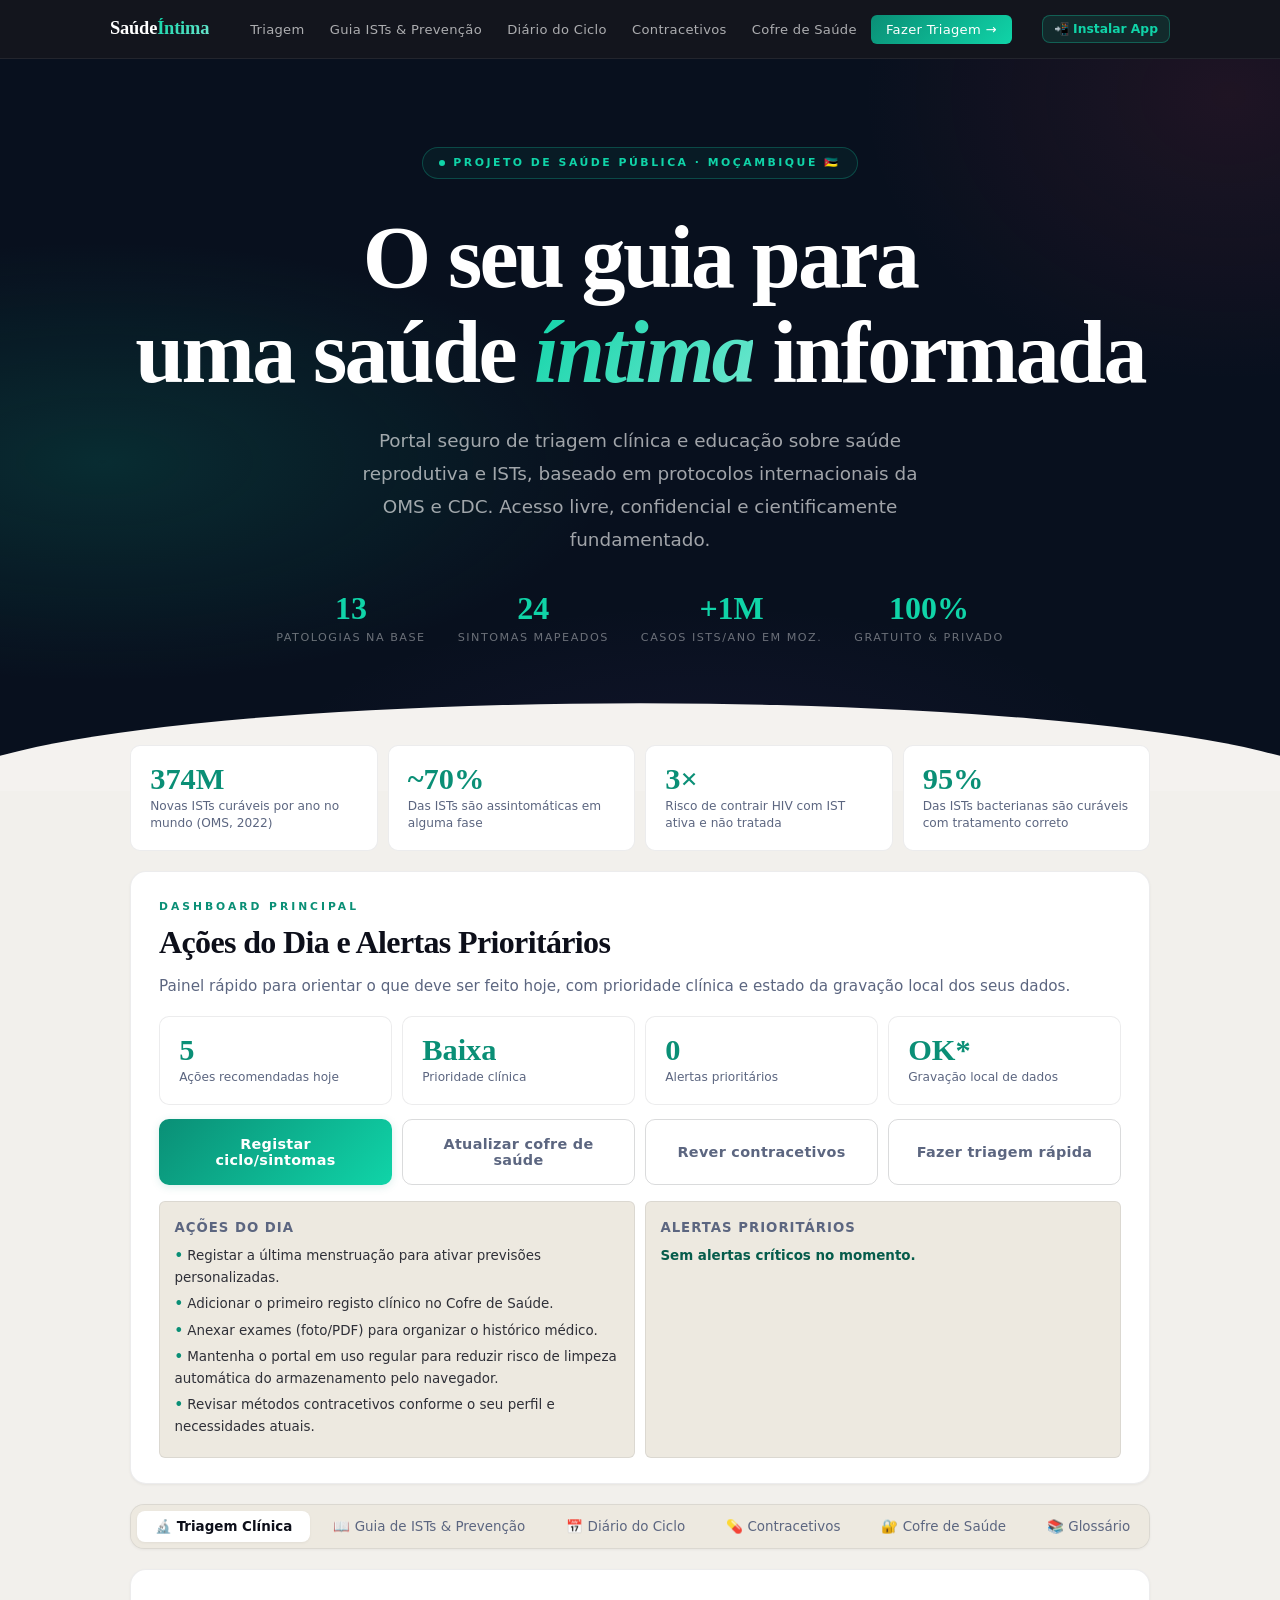
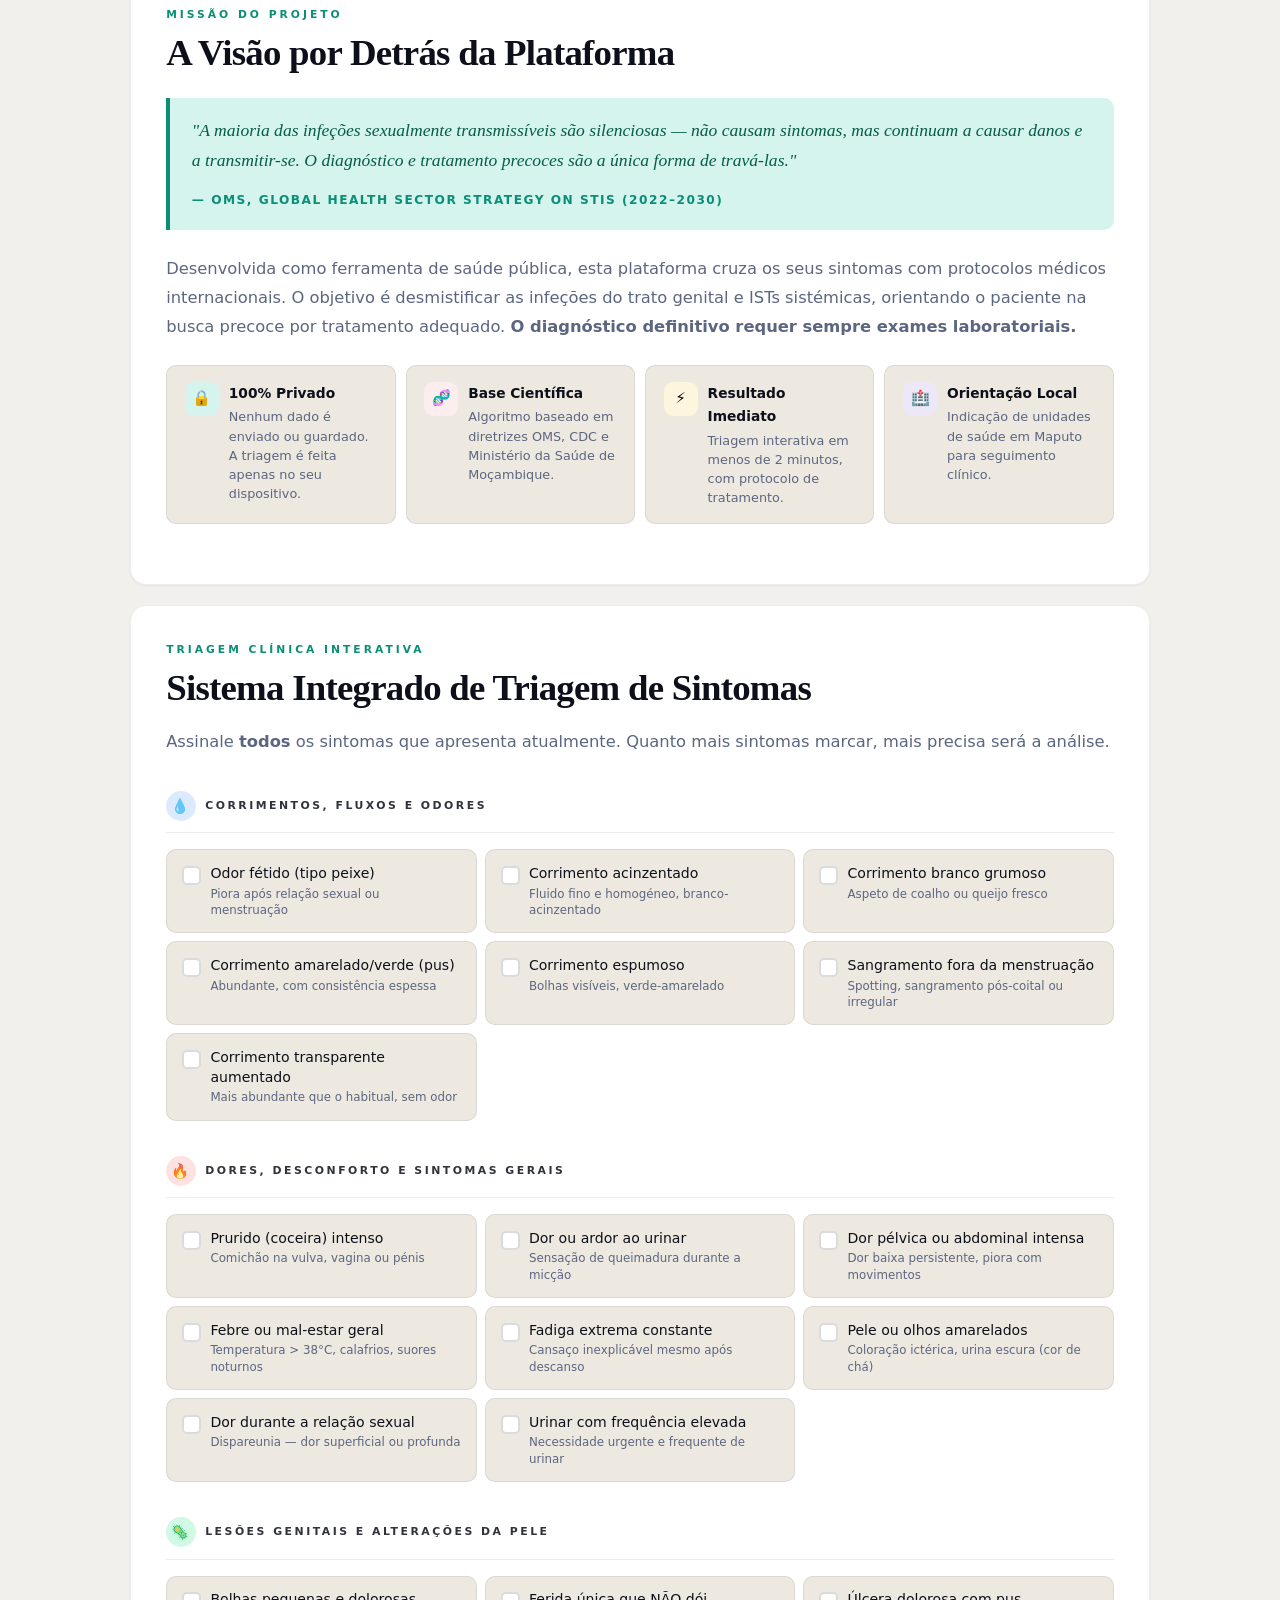
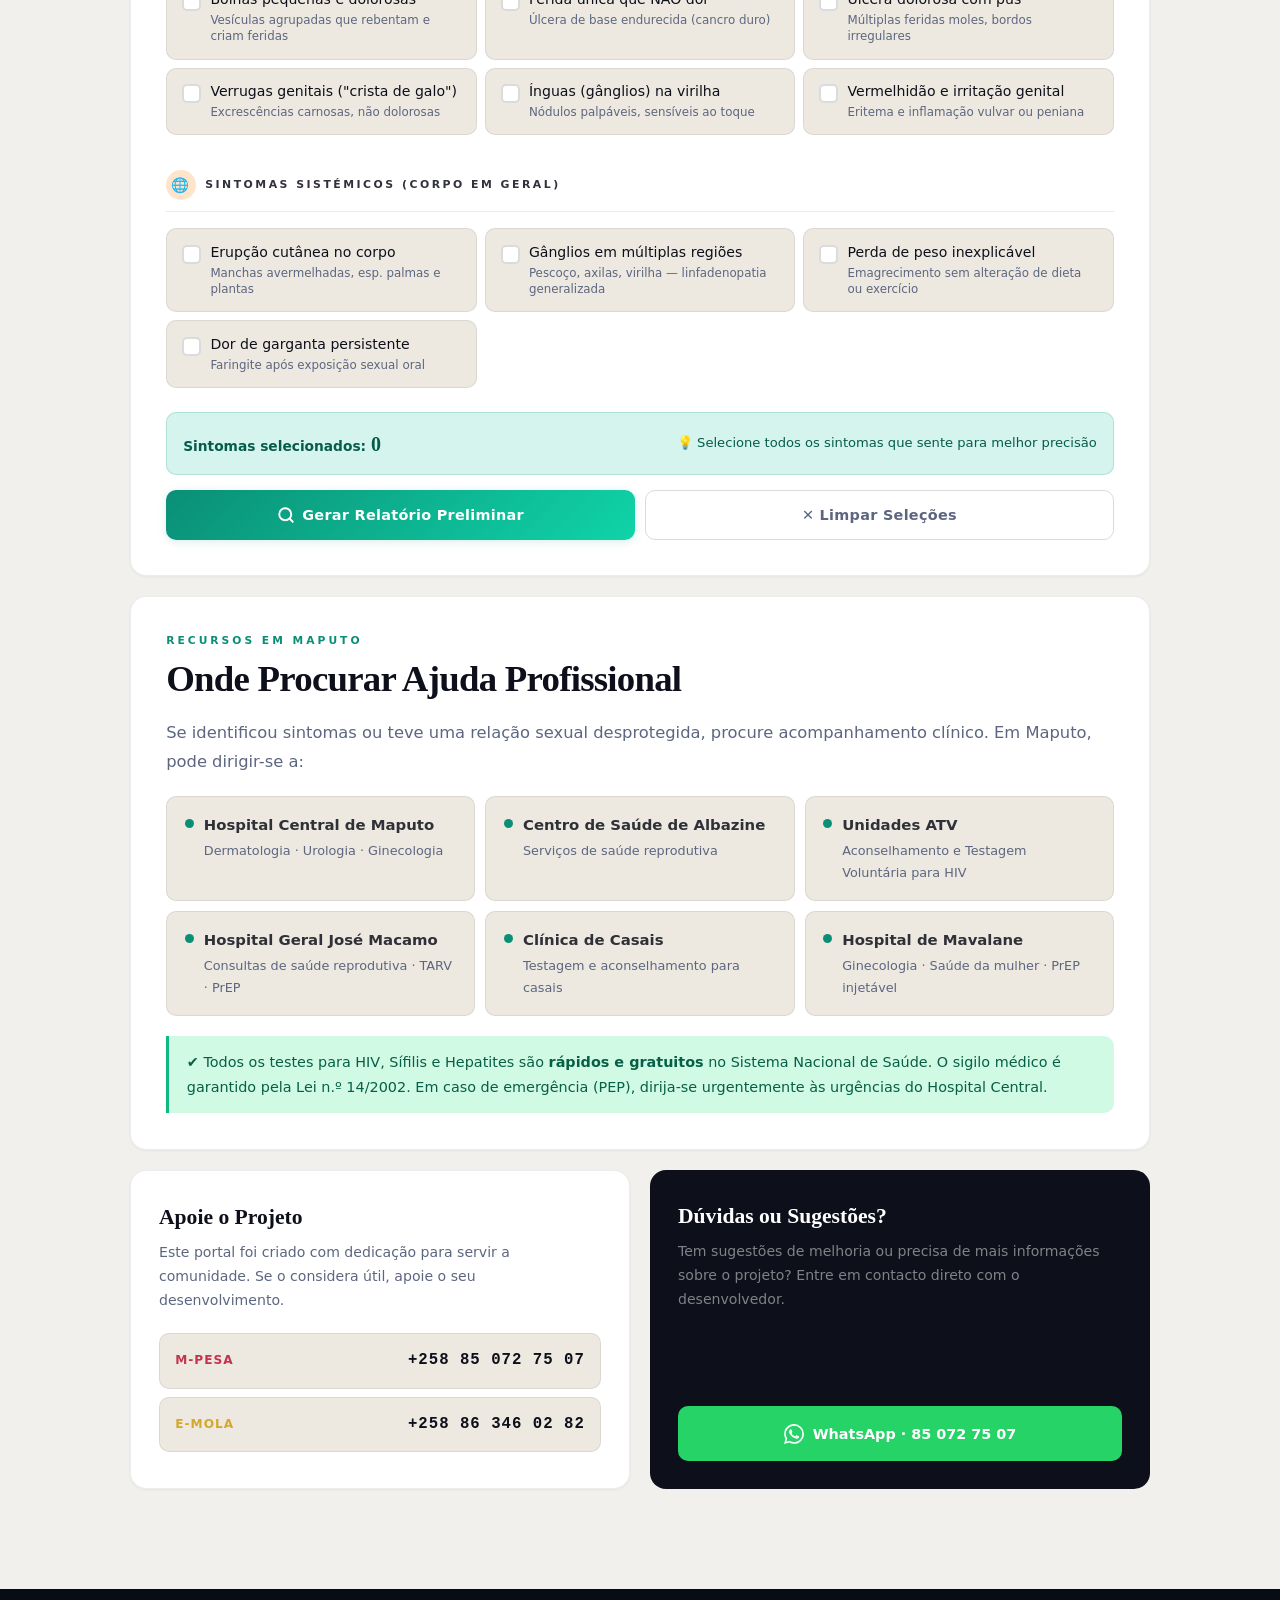
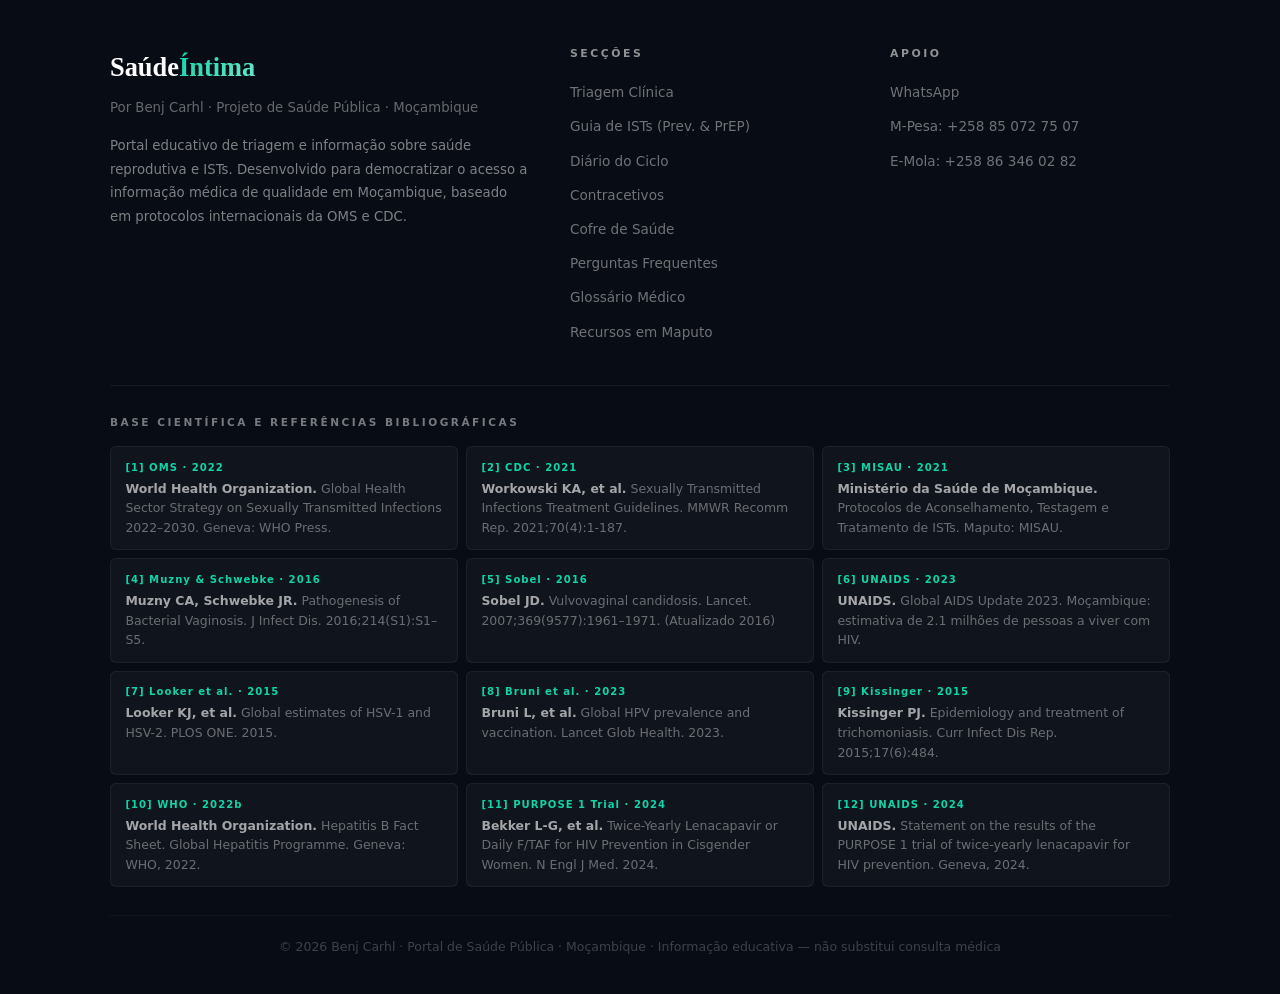
==== commit e334e964: "particulas evoluem Desenvolvida como ferramenta de saúde pública, esta plataforma cruza os seus sint" ====
--- a/index.html
+++ b/index.html
@@ -1,3551 +1,1040 @@
-﻿<!DOCTYPE html>
-<html lang="pt-PT">
-<head>
-    <meta charset="UTF-8">
-    <meta name="viewport" content="width=device-width, initial-scale=1.0">
-    <meta name="description" content="Portal interativo de triagem e educação sobre saúde reprodutiva e Infeções Sexualmente Transmissíveis (ISTs). Projeto de saúde pública — Benj Carhl.">
-    <meta name="keywords" content="Saúde íntima, ISTs, Moçambique, Triagem de sintomas, Vaginose, Gonorreia, Sífilis, Saúde Reprodutiva, PrEP injetável, Lenacapavir, Cofre de Saúde">
-    <meta name="author" content="Benj Carhl">
-
-    <meta http-equiv="Content-Security-Policy" content="
-        default-src 'self';
-        script-src 'self' https://www.googletagmanager.com 'unsafe-inline';
-        style-src 'self' 'unsafe-inline' https://fonts.googleapis.com;
-        font-src 'self' https://fonts.gstatic.com;
-        img-src 'self' data: https://www.google-analytics.com https://www.googletagmanager.com;
-        connect-src 'self' https://www.google-analytics.com https://analytics.google.com https://region1.google-analytics.com https://www.googletagmanager.com;
-        frame-ancestors 'none';
-        base-uri 'self';
-        form-action 'self';
-        object-src 'none';
-    ">
-
-    <meta http-equiv="X-Content-Type-Options" content="nosniff">
-    <meta http-equiv="Referrer-Policy" content="strict-origin-when-cross-origin">
-    <meta http-equiv="Permissions-Policy" content="geolocation=(), camera=(), microphone=(), payment=()">
-    <meta name="theme-color" content="#0c0e16">
-    <meta name="apple-mobile-web-app-capable" content="yes">
-    <meta name="apple-mobile-web-app-status-bar-style" content="black-translucent">
-    <meta name="apple-mobile-web-app-title" content="Saúde Íntima">
-
-    <title>Saúde Íntima | Portal de Triagem — Benj Carhl</title>
-
+<!DOCTYPE html>
+<html lang="pt-PT">
+<head>
+    <meta charset="UTF-8">
+    <meta name="viewport" content="width=device-width, initial-scale=1.0">
+    <meta name="description" content="Portal interativo de triagem e educação sobre saúde reprodutiva e Infeções Sexualmente Transmissíveis (ISTs). Projeto de saúde pública — Benj Carhl.">
+    <meta name="keywords" content="Saúde íntima, ISTs, Moçambique, Triagem de sintomas, Vaginose, Gonorreia, Sífilis, Saúde Reprodutiva, PrEP injetável, Lenacapavir, Cofre de Saúde">
+    <meta name="author" content="Benj Carhl">
+
+    <meta http-equiv="Content-Security-Policy" content="
+        default-src 'self';
+        script-src 'self' https://www.googletagmanager.com 'unsafe-inline';
+        style-src 'self' 'unsafe-inline' https://fonts.googleapis.com;
+        font-src 'self' https://fonts.gstatic.com;
+        img-src 'self' data: https://www.google-analytics.com https://www.googletagmanager.com;
+        connect-src 'self' https://www.google-analytics.com https://analytics.google.com https://region1.google-analytics.com https://www.googletagmanager.com;
+        frame-ancestors 'none';
+        base-uri 'self';
+        form-action 'self';
+        object-src 'none';
+    ">
+
+    <meta http-equiv="X-Content-Type-Options" content="nosniff">
+    <meta http-equiv="Referrer-Policy" content="strict-origin-when-cross-origin">
+    <meta http-equiv="Permissions-Policy" content="geolocation=(), camera=(), microphone=(), payment=()">
+    <meta name="theme-color" content="#0c0e16">
+    <meta name="apple-mobile-web-app-capable" content="yes">
+    <meta name="apple-mobile-web-app-status-bar-style" content="black-translucent">
+    <meta name="apple-mobile-web-app-title" content="Saúde Íntima">
+
+    <title>Saúde Íntima | Portal de Triagem — Benj Carhl</title>
+
     <link rel="manifest" href="manifest.webmanifest">
     <script src="pwa-additions.js" defer></script>
     <link rel="apple-touch-icon" href="./icons/icon-192.png">
     <link rel="icon" type="image/png" sizes="192x192" href="./icons/icon-192.png">
     <link rel="icon" type="image/png" sizes="512x512" href="./icons/icon-512.png">
-    <link rel="preconnect" href="https://fonts.googleapis.com">
-    <link rel="preconnect" href="https://fonts.gstatic.com" crossorigin>
-    <link href="https://fonts.googleapis.com/css2?family=Playfair+Display:ital,wght@0,400;0,700;0,900;1,400;1,700&family=Outfit:wght@300;400;500;600;700&display=swap" rel="stylesheet">
-
-    <script async src="https://www.googletagmanager.com/gtag/js?id=G-CLMQGQVDK5"></script>
-    <script>
-      window.dataLayer = window.dataLayer || [];
-      function gtag(){dataLayer.push(arguments);}
-      gtag('js', new Date());
-      gtag('config', 'G-CLMQGQVDK5', {
-        page_title: 'Portal de Saúde Íntima',
-        page_location: window.location.href,
-        anonymize_ip: true
-      });
-
-      var ANALYTICS_PRIVACY_MODE = true;
-      var REDACT_LABEL_ACTIONS = {
-        symptom_toggle: true,
-        generate_report: true,
-        diagnosis_result: true,
-        cycle_daily_toggle: true,
-        vault_search: true,
-        contraceptive_card_click: true,
-        contraceptive_faq_open: true
-      };
-
-      function normalizeAnalyticsLabel(action, label, value) {
-        if (!ANALYTICS_PRIVACY_MODE || !REDACT_LABEL_ACTIONS[action]) return label;
-        if (action === 'generate_report') return 'count_' + String(value || 0);
-        if (action === 'diagnosis_result') return 'match_score_' + String(value || 0);
-        if (action === 'cycle_daily_toggle') return 'daily_tag_toggle';
-        if (action === 'vault_search') return label === 'clear' ? 'clear' : 'query';
-        if (action === 'symptom_toggle') return (String(label || '').indexOf('_checked') !== -1) ? 'checked' : 'unchecked';
-        if (action === 'contraceptive_card_click') return 'method_card';
-        if (action === 'contraceptive_faq_open') return 'faq_item';
-        return 'redacted';
-      }
-
-      function gaEvent(action, category, label, value) {
-        if (typeof gtag !== 'function') return;
-        var safeLabel = normalizeAnalyticsLabel(action, label, value);
-        gtag('event', action, {
-          event_category: category,
-          event_label: safeLabel,
-          value: value || 0
-        });
-      }
-    </script>
-
-    <style>
-        :root {
-            --ink: #0c0e16;
-            --ink-80: rgba(12,14,22,0.8);
-            --ink-40: rgba(12,14,22,0.4);
-            --paper: #f7f5f0;
-            --paper-warm: #efebe2;
-            --paper-card: #ffffff;
-            --teal: #0b8c72;
-            --teal-bright: #12c49e;
-            --teal-light: #dcf5ef;
-            --teal-dark: #075c4c;
-            --rose: #c0344a;
-            --rose-light: #fbedef;
-            --gold: #c9a227;
-            --gold-light: #fdf6e0;
-            --purple: #6b3fa0;
-            --purple-light: #ede8f5;
-            --prep-blue: #0d4f8f;
-            --prep-blue-bright: #1976d2;
-            --prep-blue-light: #e3f0fb;
-            --prep-blue-dark: #08326b;
-            --slate: #5a6580;
-            --slate-light: #eaecf3;
-            --border: rgba(12,14,22,0.09);
-            --border-strong: rgba(12,14,22,0.16);
-            --shadow-xs: 0 1px 4px rgba(12,14,22,0.06);
-            --shadow-sm: 0 4px 12px rgba(12,14,22,0.07);
-            --shadow-md: 0 8px 32px rgba(12,14,22,0.10);
-            --shadow-lg: 0 20px 60px rgba(12,14,22,0.13);
-            --r: 18px;
-            --r-sm: 10px;
-            --r-xs: 6px;
-            --font-d: 'Playfair Display', Georgia, serif;
-            --font-b: 'Outfit', system-ui, sans-serif;
-        }
-
-        *, *::before, *::after { box-sizing: border-box; margin: 0; padding: 0; }
-
-        html {
-            scroll-behavior: smooth;
-            scroll-padding-top: 68px;
-            -webkit-text-size-adjust: 100%;
-            text-size-adjust: 100%;
-        }
-
-        body {
-            font-family: var(--font-b);
-            background: var(--paper);
-            color: var(--ink);
-            line-height: 1.7;
-            font-size: 16px;
-            overflow-x: hidden;
-            min-height: 100vh;
-        }
-
-        img, svg, video, canvas {
-            max-width: 100%;
-            height: auto;
-        }
-
-        :focus-visible {
-            outline: 2px solid var(--teal-bright);
-            outline-offset: 3px;
-            border-radius: var(--r-xs);
-        }
-
-        /* ── NAV ── */
-        .topnav {
-            position: sticky;
-            top: 0;
-            z-index: 100;
-            background: rgba(12,14,22,0.96);
-            backdrop-filter: blur(12px);
-            -webkit-backdrop-filter: blur(12px);
-            border-bottom: 1px solid rgba(255,255,255,0.07);
-            padding: 0 1.5rem;
-        }
-
-        .topnav-inner {
-            position: relative;
-            max-width: 1060px;
-            margin: 0 auto;
-            height: 60px;
-            display: flex;
-            align-items: center;
-            justify-content: space-between;
-            gap: 1rem;
-        }
-
-        .nav-logo {
-            font-family: var(--font-d);
-            font-size: 1.2rem;
-            font-weight: 700;
-            color: #fff;
-            text-decoration: none;
-            letter-spacing: -0.01em;
-        }
-
-        .nav-logo span { color: var(--teal-bright); }
-
-        .nav-links {
-            display: flex;
-            align-items: center;
-            gap: 0.25rem;
-            list-style: none;
-        }
-
-        .nav-links a {
-            font-size: 0.82rem;
-            font-weight: 500;
-            letter-spacing: 0.3px;
-            color: rgba(255,255,255,0.65);
-            text-decoration: none;
-            padding: 6px 12px;
-            border-radius: var(--r-xs);
-            transition: color 0.2s, background 0.2s;
-        }
-
-        .nav-links a:hover { color: #fff; background: rgba(255,255,255,0.08); }
-        .nav-links .nav-cta {
-            background: var(--teal);
-            color: #fff;
-            padding: 7px 16px;
-        }
-        .nav-links .nav-cta:hover { background: var(--teal-bright); }
-
-        .mobile-menu-btn {
-            display: none;
-            border: 1px solid rgba(255,255,255,0.18);
-            background: rgba(255,255,255,0.08);
-            color: #fff;
-            border-radius: 12px;
-            padding: 0.85rem 1rem;
-            font-family: var(--font-b);
-            font-size: 0.92rem;
-            font-weight: 700;
-            letter-spacing: 0.3px;
-            cursor: pointer;
-            transition: background 0.2s, transform 0.2s;
-        }
-
-        .mobile-menu-btn:hover { background: rgba(255,255,255,0.14); }
-        .mobile-menu-btn[aria-expanded='true'] { background: rgba(18,196,158,0.22); }
-
-        .install-btn {
-            display: none;
-            border: 1px solid rgba(18,196,158,0.35);
-            background: rgba(18,196,158,0.12);
-            color: var(--teal-bright);
-            border-radius: 9px;
-            padding: 7px 12px;
-            font-family: var(--font-b);
-            font-size: 0.78rem;
-            font-weight: 700;
-            letter-spacing: 0.3px;
-            cursor: pointer;
-            transition: background 0.2s, color 0.2s, border-color 0.2s;
-        }
-
-        .install-btn.show { display: inline-flex; align-items: center; gap: 6px; }
-        .install-btn:hover { background: rgba(18,196,158,0.22); color: #fff; border-color: rgba(18,196,158,0.7); }
-
-        button, a, input, select, textarea { font-size: 1rem; touch-action: manipulation; -webkit-tap-highlight-color: transparent; }
-        .btn, .tracker-btn, .faq-question, .tab-btn, .mobile-menu-btn { transition: transform 0.18s ease, box-shadow 0.2s ease, background-color 0.2s ease; }
-        .btn:active, .tracker-btn:active, .mobile-menu-btn:active, .faq-question:active { transform: translateY(1px); }
-        .tracker-btn { min-width: 110px; }
-        .btn { min-height: 48px; }
-        .form-control { min-height: 44px; }
-
-        @media (max-width: 900px) {
-            .topnav-inner { flex-wrap: wrap; height: auto; padding: 0.75rem 1rem; }
-            .nav-logo { flex: 1 1 100%; }
-            .install-btn { width: 100%; justify-content: center; }
-            .hero { padding: 4rem 1rem 7rem; }
-            .hero-sub { max-width: 100%; }
-        }
-
-        @media (max-width: 800px) {
-            .mobile-menu-btn { display: inline-flex; }
-            .nav-links {
-                position: absolute;
-                top: calc(100% + 14px);
-                right: 1rem;
-                left: 1rem;
-                visibility: hidden;
-                opacity: 0;
-                transform: translateY(-8px);
-                flex-direction: column;
-                gap: 0.5rem;
-                padding: 1rem;
-                max-height: calc(100vh - 130px);
-                overflow-y: auto;
-                -webkit-overflow-scrolling: touch;
-                background: rgba(12,14,22,0.98);
-                border-radius: 18px;
-                border: 1px solid rgba(255,255,255,0.08);
-                box-shadow: 0 18px 35px rgba(0,0,0,0.22);
-                z-index: 110;
-                transition: opacity 0.22s ease, transform 0.22s ease, visibility 0.22s ease;
-                pointer-events: none;
-            }
-            .nav-links.show {
-                display: flex;
-                visibility: visible;
-                opacity: 1;
-                transform: none;
-                pointer-events: auto;
-            }
-            .nav-links li a { display: block; }
-            .nav-links li a {
-                display: block;
-                padding: 0.95rem 1rem;
-                border-radius: 14px;
-                background: rgba(255,255,255,0.03);
-            }
-            .nav-links .nav-cta { width: 100%; text-align: center; }
-            .install-btn { width: 100%; justify-content: center; margin-top: 0.75rem; }
-        }
-
-        /* ── HERO ── */
-        .hero {
-            background: var(--ink);
-            background-image:
-                radial-gradient(ellipse 90% 70% at 10% 60%, rgba(11,140,114,0.22) 0%, transparent 55%),
-                radial-gradient(ellipse 50% 80% at 100% 0%, rgba(192,52,74,0.12) 0%, transparent 55%),
-                radial-gradient(ellipse 60% 40% at 60% 100%, rgba(107,63,160,0.10) 0%, transparent 55%);
-            color: #fff;
-            padding: 6rem 1.5rem 10rem;
-            text-align: center;
-            position: relative;
-            overflow: hidden;
-        }
-
-        .hero::before {
-            content: '';
-            position: absolute;
-            inset: 0;
-            background-image: url("data:image/svg+xml,%3Csvg xmlns='http://www.w3.org/2000/svg' width='60' height='60'%3E%3Ccircle cx='1' cy='1' r='1' fill='rgba(255,255,255,0.025)'/%3E%3C/svg%3E");
-            pointer-events: none;
-        }
-
-        .hero::after {
-            content: '';
-            position: absolute;
-            bottom: -2px; left: 0; right: 0;
-            height: 100px;
-            background: var(--paper);
-            clip-path: ellipse(55% 100% at 50% 100%);
-            pointer-events: none;
-        }
-
-        .hero-badge {
-            display: inline-flex;
-            align-items: center;
-            gap: 8px;
-            font-size: 0.7rem;
-            font-weight: 600;
-            letter-spacing: 2.5px;
-            text-transform: uppercase;
-            color: var(--teal-bright);
-            border: 1px solid rgba(18,196,158,0.3);
-            padding: 7px 18px;
-            border-radius: 40px;
-            margin-bottom: 2.25rem;
-            background: rgba(18,196,158,0.07);
-            animation: fadeUp 0.6s ease both;
-        }
-
-        .hero-badge::before {
-            content: '';
-            width: 7px;
-            height: 7px;
-            background: var(--teal-bright);
-            border-radius: 50%;
-            animation: pulse 2s infinite;
-        }
-
-        @keyframes pulse {
-            0%,100% { opacity: 1; transform: scale(1); }
-            50% { opacity: 0.5; transform: scale(1.4); }
-        }
-
-        .hero h1 {
-            font-family: var(--font-d);
-            font-size: clamp(3rem, 8vw, 6rem);
-            font-weight: 900;
-            line-height: 1.05;
-            letter-spacing: -0.03em;
-            margin-bottom: 1.75rem;
-            animation: fadeUp 0.7s 0.1s ease both;
-        }
-
-        .hero h1 em {
-            font-style: italic;
-            background: linear-gradient(135deg, var(--teal-bright), #6ee7cf);
-            -webkit-background-clip: text;
-            -webkit-text-fill-color: transparent;
-            background-clip: text;
-        }
-
-        .hero-sub {
-            font-size: clamp(1rem, 2.5vw, 1.2rem);
-            color: rgba(255,255,255,0.65);
-            max-width: 620px;
-            margin: 0 auto 2.5rem;
-            font-weight: 300;
-            line-height: 1.8;
-            animation: fadeUp 0.7s 0.2s ease both;
-        }
-
-        .hero-stats {
-            display: flex;
-            justify-content: center;
-            gap: 2.5rem;
-            flex-wrap: wrap;
-            animation: fadeUp 0.7s 0.3s ease both;
-        }
-
-        .hero-stat { text-align: center; }
-
-        .hero-stat-num {
-            font-family: var(--font-d);
-            font-size: 2.2rem;
-            font-weight: 700;
-            color: #fff;
-            line-height: 1;
-        }
-
-        .hero-stat-label {
-            font-size: 0.72rem;
-            font-weight: 500;
-            letter-spacing: 1.5px;
-            text-transform: uppercase;
-            color: rgba(255,255,255,0.45);
-            margin-top: 4px;
-        }
-
-        .hero-stat-num span { color: var(--teal-bright); }
-
-        @keyframes fadeUp {
-            from { opacity: 0; transform: translateY(28px); }
-            to   { opacity: 1; transform: translateY(0); }
-        }
-
-        /* ── LAYOUT ── */
-        .container { max-width: 1060px; margin: 0 auto; padding: 0 1.25rem; }
-        .main-content { margin-top: -50px; padding-bottom: 6rem; position: relative; z-index: 10;}
-
-        /* ── TABS DE SECÇÃO ── */
-        .section-tabs {
-            display: flex;
-            gap: 6px;
-            padding: 6px;
-            background: rgba(12,14,22,0.06);
-            border-radius: 14px;
-            margin-bottom: 2rem;
-            overflow-x: auto;
-            scrollbar-width: none;
-            scroll-snap-type: x mandatory;
-            -webkit-overflow-scrolling: touch;
-        }
-        .section-tabs::-webkit-scrollbar { display: none; }
-
-        .tab-btn {
-            flex: 0 0 auto;
-            padding: 9px 20px;
-            border: none;
-            border-radius: 10px;
-            background: transparent;
-            font-family: var(--font-b);
-            font-size: 0.85rem;
-            font-weight: 500;
-            color: var(--slate);
-            cursor: pointer;
-            transition: all 0.2s;
-            white-space: nowrap;
-            display: flex;
-            align-items: center;
-            gap: 6px;
-            scroll-snap-align: start;
-        }
-
-        .tab-btn.active {
-            background: #fff;
-            color: var(--ink);
-            box-shadow: var(--shadow-sm);
-            font-weight: 600;
-        }
-
-        .tab-btn:hover:not(.active) { background: rgba(255,255,255,0.5); color: var(--ink); }
-
-        .tab-panel {
-            display: none;
-            animation: fadeIn 0.4s ease;
-            content-visibility: auto;
-            contain-intrinsic-size: 900px;
-        }
-        .tab-panel.active {
-            display: block;
-            content-visibility: visible;
-        }
-
-        @keyframes fadeIn {
-            from { opacity: 0; transform: translateY(10px); }
-            to { opacity: 1; transform: translateY(0); }
-        }
-
-        /* ── CARDS GENÉRICOS ── */
-        .card {
-            background: var(--paper-card);
-            border: 1px solid var(--border);
-            border-radius: var(--r);
-            padding: clamp(1.8rem, 5vw, 3rem);
-            margin-bottom: 1.5rem;
-            box-shadow: var(--shadow-sm);
-        }
-
-        .eyebrow {
-            font-size: 0.68rem;
-            font-weight: 700;
-            letter-spacing: 3px;
-            text-transform: uppercase;
-            color: var(--teal);
-            margin-bottom: 0.6rem;
-        }
-
-        .card h2 {
-            font-family: var(--font-d);
-            font-size: clamp(1.7rem, 4vw, 2.5rem);
-            font-weight: 900;
-            line-height: 1.15;
-            letter-spacing: -0.02em;
-            color: var(--ink);
-            margin-bottom: 1.25rem;
-        }
-
-        .lead { font-size: 1.05rem; color: var(--slate); line-height: 1.8; }
-
-        /* ── CALLOUT/QUOTE ── */
-        .callout {
-            border-left: 4px solid var(--teal);
-            padding: 1.25rem 1.5rem;
-            margin: 1.75rem 0;
-            background: var(--teal-light);
-            border-radius: 0 var(--r-sm) var(--r-sm) 0;
-        }
-
-        .callout p {
-            font-family: var(--font-d);
-            font-size: 1.15rem;
-            font-style: italic;
-            color: var(--teal-dark);
-            line-height: 1.75;
-            margin-bottom: 0.75rem;
-        }
-
-        .callout cite {
-            font-size: 0.78rem;
-            font-style: normal;
-            font-weight: 700;
-            letter-spacing: 1.5px;
-            color: var(--teal);
-            text-transform: uppercase;
-        }
-
-        /* ── INFOBOX ── */
-        .infobox {
-            display: grid;
-            grid-template-columns: repeat(auto-fit, minmax(200px, 1fr));
-            gap: 12px;
-            margin: 1.75rem 0;
-        }
-
-        .infobox-item {
-            background: var(--paper-warm);
-            border: 1px solid var(--border);
-            border-radius: var(--r-sm);
-            padding: 1.1rem 1.25rem;
-            display: flex;
-            gap: 12px;
-            align-items: flex-start;
-        }
-
-        .infobox-icon {
-            width: 36px;
-            height: 36px;
-            border-radius: 10px;
-            display: flex;
-            align-items: center;
-            justify-content: center;
-            font-size: 1rem;
-            flex-shrink: 0;
-        }
-
-        .ib-teal   { background: var(--teal-light); }
-        .ib-rose   { background: var(--rose-light); }
-        .ib-gold   { background: var(--gold-light); }
-        .ib-purple { background: var(--purple-light); }
-        .ib-blue   { background: var(--prep-blue-light); }
-
-        .infobox-text h4 {
-            font-size: 0.88rem;
-            font-weight: 700;
-            color: var(--ink);
-            margin-bottom: 2px;
-        }
-
-        .infobox-text p {
-            font-size: 0.82rem;
-            color: var(--slate);
-            line-height: 1.5;
-        }
-
-        /* ── RASTREIO DIÁRIO ── */
-        .tracker-btn {
-            background: var(--paper-card);
-            border: 1px solid var(--border);
-            color: var(--slate);
-            padding: 6px 14px;
-            border-radius: 20px;
-            font-size: 0.85rem;
-            font-family: var(--font-b);
-            cursor: pointer;
-            transition: all 0.2s ease;
-            -webkit-tap-highlight-color: transparent;
-        }
-
-        .tracker-btn.active {
-            background: var(--teal-light);
-            border-color: var(--teal);
-            color: var(--teal-dark);
-            font-weight: 600;
-        }
-
-        /* ── CICLO MODERNO ── */
-        .cycle-metrics-grid {
-            display: grid;
-            grid-template-columns: repeat(auto-fit, minmax(170px, 1fr));
-            gap: 10px;
-            margin-top: 1.5rem;
-        }
-
-        .cycle-dashboard {
-            margin-top: 1.75rem;
-            border: 1px solid var(--border);
-            border-radius: var(--r);
-            overflow: hidden;
-            box-shadow: var(--shadow-md);
-            background: var(--paper-card);
-        }
-
-        .cycle-dashboard-hero {
-            background:
-                radial-gradient(circle at 15% 20%, rgba(18,196,158,0.2), transparent 42%),
-                radial-gradient(circle at 90% 0%, rgba(201,162,39,0.18), transparent 34%),
-                linear-gradient(135deg, #101523 0%, #10273a 58%, #0b4554 100%);
-            color: #fff;
-            padding: 1.35rem;
-            display: grid;
-            grid-template-columns: minmax(220px, 0.95fr) minmax(260px, 1.05fr);
-            gap: 1rem;
-            align-items: stretch;
-        }
-
-        .cycle-day-core {
-            border: 1px solid rgba(255,255,255,0.16);
-            border-radius: 16px;
-            background: rgba(255,255,255,0.06);
-            padding: 1rem 1.05rem;
-            display: flex;
-            flex-direction: column;
-            justify-content: center;
-            min-height: 152px;
-        }
-
-        .cycle-kicker {
-            font-size: 0.72rem;
-            letter-spacing: 2px;
-            text-transform: uppercase;
-            color: rgba(255,255,255,0.72);
-            font-weight: 700;
-            margin-bottom: 6px;
-        }
-
-        .cycle-day-number {
-            font-family: var(--font-d);
-            font-size: clamp(1.9rem, 3.3vw, 2.6rem);
-            line-height: 1;
-            font-weight: 900;
-            margin-bottom: 8px;
-        }
-
-        .cycle-phase-text {
-            font-size: 0.9rem;
-            line-height: 1.5;
-            color: rgba(255,255,255,0.84);
-        }
-
-        .cycle-date-cards {
-            display: grid;
-            grid-template-columns: repeat(3, minmax(130px, 1fr));
-            gap: 10px;
-        }
-
-        .cycle-date-card {
-            border: 1px solid rgba(255,255,255,0.14);
-            border-radius: 14px;
-            background: rgba(255,255,255,0.08);
-            padding: 0.85rem 0.85rem 0.78rem;
-            min-height: 92px;
-            display: flex;
-            flex-direction: column;
-            justify-content: center;
-        }
-
-        .cycle-date-label {
-            font-size: 0.67rem;
-            text-transform: uppercase;
-            letter-spacing: 1px;
-            color: rgba(255,255,255,0.7);
-            font-weight: 700;
-            margin-bottom: 6px;
-        }
-
-        .cycle-date-value {
-            font-size: 0.9rem;
-            font-weight: 700;
-            color: #fff;
-            line-height: 1.45;
-        }
-
-        .cycle-alert-strip {
-            padding: 0.95rem 1.15rem;
-            border-top: 1px solid rgba(192,52,74,0.22);
-            background: var(--rose-light);
-        }
-
-        .cycle-notify-wrap {
-            padding: 1rem 1.2rem;
-            border-top: 1px solid var(--border);
-            background: linear-gradient(180deg, rgba(11,140,114,0.06), rgba(11,140,114,0.01));
-        }
-
-        .cycle-notification-banner {
-            margin-bottom: 0.85rem;
-            padding: 0.9rem 1rem;
-            border-radius: var(--r-sm);
-            background: rgba(11,140,114,0.12);
-            color: var(--teal-dark);
-            font-size: 0.9rem;
-            line-height: 1.55;
-        }
-
-        .cycle-notify-actions {
-            display: grid;
-            grid-template-columns: repeat(3, minmax(180px, 1fr));
-            gap: 10px;
-        }
-
-        .cycle-tracker-shell {
-            padding: 1.2rem;
-            background: var(--paper-warm);
-            border-top: 1px solid var(--border);
-        }
-
-        .cycle-section-title {
-            font-size: 1rem;
-            color: var(--ink);
-            margin-bottom: 0.95rem;
-        }
-
-        .tracker-group {
-            margin-bottom: 0.9rem;
-            padding: 0.85rem;
-            border-radius: 12px;
-            border: 1px solid rgba(12,14,22,0.08);
-            background: rgba(255,255,255,0.66);
-        }
-
-        .tracker-group-title {
-            font-size: 0.74rem;
-            text-transform: uppercase;
-            letter-spacing: 1px;
-            color: var(--slate);
-            font-weight: 800;
-            margin-bottom: 8px;
-        }
-
-        .tracker-group-buttons {
-            display: flex;
-            flex-wrap: wrap;
-            gap: 8px;
-        }
-
-        .cycle-inputs-grid {
-            margin-top: 0.6rem;
-            display: grid;
-            grid-template-columns: repeat(auto-fit, minmax(220px, 1fr));
-            gap: 12px;
-            align-items: stretch;
-        }
-
-        .cycle-input-card {
-            border: 1px solid rgba(12,14,22,0.09);
-            border-radius: 12px;
-            background: #fff;
-            padding: 0.82rem 0.86rem;
-            display: flex;
-            flex-direction: column;
-            gap: 6px;
-        }
-
-        .cycle-input-card label {
-            font-size: 0.82rem;
-            font-weight: 700;
-            color: var(--ink);
-        }
-
-        .cycle-input-card input[type='range'] {
-            width: 100%;
-            accent-color: var(--teal);
-        }
-
-        .cycle-input-card-note textarea {
-            min-height: 90px;
-        }
-
-        .range-readout {
-            font-size: 0.78rem;
-            color: var(--slate);
-            margin-top: 2px;
-        }
-
-        .cycle-action-row {
-            margin-top: 0.95rem;
-        }
-
-        .btn-cycle-gold {
-            background: linear-gradient(135deg, var(--gold), #e6b822);
-            color: var(--ink);
-        }
-
-        .cycle-nutrition-shell {
-            padding: 1.1rem 1.2rem 1.2rem;
-            border-top: 1px solid var(--border);
-            background: var(--paper-card);
-        }
-
-        .cycle-nutrition-list {
-            list-style: none;
-            display: flex;
-            flex-direction: column;
-            gap: 8px;
-            font-size: 0.86rem;
-            color: var(--ink-80);
-        }
-
-        .cycle-calendar-shell {
-            margin-top: 2rem;
-            background: var(--paper-card);
-            border: 1px solid var(--border);
-            border-radius: var(--r);
-            padding: 1.2rem;
-            box-shadow: var(--shadow-sm);
-            overflow: hidden;
-        }
-
-        .cycle-calendar-top {
-            display: grid;
-            grid-template-columns: 44px 1fr 44px;
-            gap: 0.8rem;
-            align-items: center;
-            margin-bottom: 0.55rem;
-        }
-
-        .cycle-calendar-title-wrap {
-            text-align: center;
-            min-width: 0;
-        }
-
-        .cycle-calendar-title-wrap .cycle-kicker {
-            color: var(--slate);
-            letter-spacing: 1.2px;
-            margin-bottom: 4px;
-        }
-
-        .cycle-calendar-title {
-            font-family: var(--font-d);
-            font-size: clamp(1.15rem, 2vw, 1.45rem);
-            color: var(--ink);
-            font-weight: 800;
-            line-height: 1.2;
-            margin: 0;
-        }
-
-        .cycle-calendar-nav {
-            border: 1px solid var(--border-strong);
-            background: #fff;
-            color: var(--slate);
-            border-radius: 10px;
-            width: 44px;
-            height: 44px;
-            font-size: 1.18rem;
-            cursor: pointer;
-        }
-
-        .cycle-calendar-nav:hover {
-            background: var(--teal-light);
-            border-color: var(--teal);
-            color: var(--teal-dark);
-        }
-
-        .cycle-calendar-sub {
-            font-size: 0.88rem;
-            color: var(--slate);
-            line-height: 1.6;
-            margin-bottom: 0.9rem;
-        }
-
-        .cycle-legend {
-            display: flex;
-            flex-wrap: wrap;
-            gap: 9px;
-            margin-bottom: 0.9rem;
-        }
-
-        .legend-chip {
-            font-size: 0.76rem;
-            color: var(--slate);
-            font-weight: 700;
-            display: inline-flex;
-            align-items: center;
-            gap: 6px;
-            border: 1px solid var(--border);
-            border-radius: 999px;
-            padding: 4px 9px;
-            background: rgba(247,245,240,0.82);
-        }
-
-        .legend-dot {
-            width: 12px;
-            height: 12px;
-            border-radius: 4px;
-            display: inline-block;
-            flex-shrink: 0;
-        }
-
-        .legend-dot.recorded { background: var(--rose); }
-        .legend-dot.predicted { background: #f9c3ce; border: 1px solid #ef9fb0; }
-        .legend-dot.fertile { background: var(--teal-light); border: 1px solid var(--teal); }
-        .legend-dot.ovulation { background: var(--purple); }
-        .legend-dot.today { background: #fff; border: 2px solid var(--ink); }
-
-        .cycle-weekdays {
-            display: grid;
-            grid-template-columns: repeat(7, 1fr);
-            gap: 6px;
-            text-align: center;
-            margin-bottom: 8px;
-        }
-
-        .cycle-weekdays div {
-            font-size: 0.72rem;
-            font-weight: 700;
-            color: var(--slate);
-            letter-spacing: 0.4px;
-        }
-
-        .calendar-days-grid {
-            display: grid;
-            grid-template-columns: repeat(7, minmax(0, 1fr));
-            gap: 6px;
-        }
-
-        .calendar-day {
-            height: clamp(35px, 7vw, 44px);
-            border-radius: 10px;
-            display: flex;
-            align-items: center;
-            justify-content: center;
-            font-size: 0.9rem;
-            color: var(--ink);
-            background: var(--paper-warm);
-            font-weight: 600;
-            border: 1px solid transparent;
-            user-select: none;
-        }
-
-        .calendar-day.is-empty {
-            background: transparent;
-            border: none;
-            pointer-events: none;
-        }
-
-        .calendar-day.is-recorded-period {
-            background: var(--rose);
-            color: #fff;
-        }
-
-        .calendar-day.is-predicted-period {
-            background: #f9c3ce;
-            color: #7a1828;
-        }
-
-        .calendar-day.is-fertile {
-            background: var(--teal-light);
-            color: var(--teal-dark);
-            border-color: var(--teal);
-        }
-
-        .calendar-day.is-ovulation {
-            background: var(--purple);
-            color: #fff;
-        }
-
-        .calendar-day.is-today {
-            box-shadow: inset 0 0 0 2px var(--ink);
-            font-weight: 900;
-        }
-
-        .cycle-upcoming-overview {
-            margin-top: 1rem;
-            border: 1px solid var(--border);
-            border-radius: 12px;
-            background: var(--paper-warm);
-            padding: 0.92rem 0.95rem;
-        }
-
-        .cycle-overview-title {
-            font-size: 0.82rem;
-            text-transform: uppercase;
-            letter-spacing: 1px;
-            color: var(--slate);
-            margin-bottom: 0.62rem;
-        }
-
-        .cycle-overview-grid {
-            display: grid;
-            grid-template-columns: repeat(auto-fit, minmax(220px, 1fr));
-            gap: 8px;
-        }
-
-        .cycle-overview-card {
-            background: #fff;
-            border: 1px solid rgba(12,14,22,0.09);
-            border-radius: 11px;
-            padding: 0.72rem 0.78rem;
-        }
-
-        .cycle-overview-month {
-            font-size: 0.79rem;
-            font-weight: 700;
-            color: var(--ink);
-            text-transform: capitalize;
-            margin-bottom: 6px;
-        }
-
-        .cycle-overview-line {
-            font-size: 0.75rem;
-            color: var(--slate);
-            line-height: 1.5;
-            margin-bottom: 3px;
-        }
-
-        .cycle-months-shell {
-            margin-top: 1rem;
-        }
-
-        .cycle-months-title {
-            font-size: 0.84rem;
-            text-transform: uppercase;
-            letter-spacing: 1px;
-            color: var(--slate);
-            margin-bottom: 8px;
-        }
-
-        .cycle-multi-month-view {
-            display: grid;
-            grid-template-columns: repeat(auto-fit, minmax(210px, 1fr));
-            gap: 10px;
-        }
-
-        .cycle-mini-month-card {
-            border: 1px solid var(--border);
-            border-radius: 10px;
-            padding: 0.62rem;
-            background: #fff;
-        }
-
-        .cycle-mini-month-head {
-            display: flex;
-            justify-content: space-between;
-            align-items: center;
-            margin-bottom: 6px;
-        }
-
-        .cycle-mini-month-name {
-            font-size: 0.78rem;
-            color: var(--ink);
-            text-transform: capitalize;
-            font-weight: 700;
-        }
-
-        .cycle-mini-weekdays,
-        .cycle-mini-days-grid {
-            display: grid;
-            grid-template-columns: repeat(7, 1fr);
-            gap: 3px;
-        }
-
-        .cycle-mini-weekdays span {
-            font-size: 0.62rem;
-            color: var(--slate);
-            text-align: center;
-        }
-
-        .cycle-mini-day {
-            height: 20px;
-            border-radius: 6px;
-            font-size: 0.68rem;
-            display: flex;
-            align-items: center;
-            justify-content: center;
-            background: rgba(12,14,22,0.04);
-            color: var(--ink-80);
-            border: 1px solid transparent;
-        }
-
-        .cycle-mini-day.is-recorded-period { background: var(--rose); color: #fff; font-weight: 700; }
-        .cycle-mini-day.is-predicted-period { background: #f9c3ce; color: #7a1828; font-weight: 700; }
-        .cycle-mini-day.is-fertile { background: var(--teal-light); color: var(--teal-dark); border-color: var(--teal); font-weight: 700; }
-        .cycle-mini-day.is-ovulation { background: var(--purple); color: #fff; font-weight: 700; }
-        .cycle-mini-day.is-today { box-shadow: inset 0 0 0 1px var(--ink); }
-        .cycle-mini-day.is-empty { background: transparent; border: none; }
-
-        .cycle-form-shell {
-            border: 1px solid var(--border);
-            border-radius: var(--r-sm);
-            overflow: hidden;
-            box-shadow: var(--shadow-sm);
-        }
-
-        .cycle-form-head {
-            padding: 1rem 1.1rem;
-            color: #fff;
-            background: linear-gradient(135deg, var(--teal-dark), var(--teal));
-        }
-
-        .cycle-form-title {
-            font-size: 1.05rem;
-            font-family: var(--font-d);
-            font-weight: 800;
-        }
-
-        .cycle-form-sub {
-            font-size: 0.83rem;
-            color: rgba(255,255,255,0.88);
-            margin-top: 3px;
-            line-height: 1.45;
-        }
-
-        .cycle-form-body {
-            padding: 1rem 1.1rem 1.1rem;
-            background: #fff;
-        }
-
-        .cycle-reg-grid {
-            display: grid;
-            grid-template-columns: repeat(auto-fit, minmax(180px, 1fr));
-            gap: 12px;
-        }
-
-        .cycle-history-shell {
-            margin-top: 1.7rem;
-        }
-
-        .cycle-history-head {
-            display: flex;
-            justify-content: space-between;
-            align-items: center;
-            margin-bottom: 0.75rem;
-            gap: 10px;
-            flex-wrap: wrap;
-        }
-
-        .cycle-history-title {
-            font-size: 1.15rem;
-            color: var(--ink);
-        }
-
-        .cycle-clear-history {
-            background: none;
-            border: none;
-            color: var(--rose);
-            font-size: 0.8rem;
-            font-weight: 700;
-            cursor: pointer;
-        }
-
-        .cycle-history-list {
-            background: var(--paper-warm);
-            padding: 1rem;
-            border-radius: var(--r-sm);
-            border: 1px solid var(--border);
-        }
-
-        .cycle-daily-summary-shell {
-            margin-top: 1.25rem;
-        }
-
-        .cycle-daily-insights {
-            display: grid;
-            grid-template-columns: repeat(auto-fit, minmax(160px, 1fr));
-            gap: 8px;
-            margin-bottom: 0.7rem;
-        }
-
-        .cycle-daily-history {
-            background: var(--paper-card);
-            border: 1px solid var(--border);
-            border-radius: var(--r-sm);
-            padding: 1rem;
-            max-height: 360px;
-            overflow: auto;
-        }
-
-        @media (max-width: 980px) {
-            .cycle-dashboard-hero {
-                grid-template-columns: 1fr;
-            }
-            .cycle-date-cards {
-                grid-template-columns: repeat(2, minmax(130px, 1fr));
-            }
-            .cycle-notify-actions {
-                grid-template-columns: 1fr;
-            }
-        }
-
-        @media (max-width: 720px) {
-            .cycle-dashboard,
-            .cycle-calendar-shell,
-            .cycle-form-shell {
-                border-radius: 14px;
-            }
-            .cycle-calendar-shell {
-                padding: 0.95rem;
-            }
-            .cycle-weekdays div {
-                font-size: 0.67rem;
-            }
-            .calendar-day {
-                height: 35px;
-                font-size: 0.82rem;
-            }
-            .cycle-upcoming-overview {
-                padding: 0.8rem 0.75rem;
-            }
-            .cycle-overview-grid {
-                grid-template-columns: 1fr;
-            }
-            .cycle-inputs-grid {
-                grid-template-columns: 1fr;
-            }
-            .cycle-action-row .btn {
-                width: 100%;
-                flex: 1 1 100%;
-            }
-        }
-
-        @media (max-width: 520px) {
-            .cycle-dashboard-hero,
-            .cycle-tracker-shell,
-            .cycle-notify-wrap,
-            .cycle-nutrition-shell {
-                padding: 0.9rem;
-            }
-            .cycle-date-cards {
-                grid-template-columns: 1fr;
-            }
-            .cycle-day-number {
-                font-size: 2rem;
-            }
-            .cycle-calendar-top {
-                grid-template-columns: 38px 1fr 38px;
-                gap: 0.4rem;
-            }
-            .cycle-calendar-nav {
-                width: 38px;
-                height: 38px;
-                font-size: 1rem;
-            }
-            .legend-chip {
-                font-size: 0.7rem;
-            }
-        }
-
-        /* ── IST GUIDE CARDS ── */
-        .guide-grid {
-            display: grid;
-            grid-template-columns: repeat(auto-fill, minmax(290px, 1fr));
-            gap: 1rem;
-            margin-top: 1.5rem;
-        }
-
-        .guide-card {
-            border: 1px solid var(--border);
-            border-radius: var(--r-sm);
-            overflow: hidden;
-            transition: box-shadow 0.2s, transform 0.2s;
-            cursor: default;
-            display: flex;
-            flex-direction: column;
-        }
-
-        .guide-card:hover { box-shadow: var(--shadow-md); transform: translateY(-3px); }
-
-        .guide-card-header {
-            padding: 1rem 1.25rem 0.8rem;
-            display: flex;
-            align-items: center;
-            justify-content: space-between;
-        }
-
-        .guide-card-name {
-            font-family: var(--font-d);
-            font-size: 1.1rem;
-            font-weight: 700;
-            color: #fff;
-        }
-
-        .guide-card-body {
-            padding: 1rem 1.25rem;
-            background: var(--paper-card);
-            flex: 1;
-            display: flex;
-            flex-direction: column;
-        }
-
-        .guide-tag {
-            display: inline-block;
-            padding: 3px 10px;
-            border-radius: 40px;
-            font-size: 0.65rem;
-            font-weight: 700;
-            letter-spacing: 1px;
-            text-transform: uppercase;
-        }
-
-        .gt-ist    { background: rgba(192,52,74,0.15); color: #c0344a; }
-        .gt-viral  { background: rgba(201,162,39,0.15); color: #a0801a; }
-        .gt-flora  { background: rgba(11,140,114,0.15); color: var(--teal-dark); }
-
-        .guide-row { display: flex; flex-direction: column; gap: 6px; margin-top: 10px; flex: 1; }
-
-        .guide-fact {
-            display: flex;
-            gap: 8px;
-            align-items: flex-start;
-            font-size: 0.83rem;
-            color: var(--slate);
-            line-height: 1.5;
-        }
-
-        .guide-fact-label {
-            font-weight: 700;
-            color: var(--ink);
-            min-width: 80px;
-            flex-shrink: 0;
-        }
-
-        .guide-cite {
-            font-size: 0.72rem;
-            color: var(--teal);
-            font-style: italic;
-            margin-top: 12px;
-            padding-top: 8px;
-            border-top: 1px solid var(--border);
-        }
-
-        /* ── TRIAGEM ── */
-        .category-label {
-            display: flex;
-            align-items: center;
-            gap: 10px;
-            font-size: 0.7rem;
-            font-weight: 700;
-            letter-spacing: 2.5px;
-            text-transform: uppercase;
-            color: var(--ink-80);
-            margin: 2.5rem 0 1.1rem;
-            padding-bottom: 0.75rem;
-            border-bottom: 1px solid var(--border);
-        }
-
-        .cat-icon {
-            width: 32px;
-            height: 32px;
-            border-radius: 50%;
-            display: flex;
-            align-items: center;
-            justify-content: center;
-            font-size: 0.95rem;
-            flex-shrink: 0;
-        }
-
-        .cat-blue   { background: #dbeafe; }
-        .cat-red    { background: #fee2e2; }
-        .cat-green  { background: #d1fae5; }
-        .cat-orange { background: #ffe4cc; }
-
-        .symptoms-grid {
-            display: grid;
-            grid-template-columns: repeat(auto-fill, minmax(230px, 1fr));
-            gap: 9px;
-        }
-
-        .symptom-item {
-            background: var(--paper-warm);
-            border: 1.5px solid var(--border);
-            padding: 0.9rem 1rem;
-            border-radius: var(--r-sm);
-            cursor: pointer;
-            display: flex;
-            align-items: flex-start;
-            gap: 10px;
-            transition: border-color 0.18s, background 0.18s, transform 0.15s, box-shadow 0.18s;
-            user-select: none;
-            -webkit-tap-highlight-color: transparent;
-            position: relative;
-        }
-
-        .symptom-item:hover {
-            border-color: var(--teal);
-            background: var(--teal-light);
-            transform: translateY(-1px);
-            box-shadow: var(--shadow-xs);
-        }
-
-        .symptom-item.selected {
-            border-color: var(--teal);
-            background: var(--teal-light);
-        }
-
-        .symptom-item.selected .s-check { background: var(--teal); border-color: var(--teal); }
-        .symptom-item.selected .s-check::after { display: block; }
-
-        .s-check {
-            width: 20px;
-            height: 20px;
-            border: 2px solid var(--border-strong);
-            border-radius: 5px;
-            flex-shrink: 0;
-            margin-top: 2px;
-            transition: all 0.15s;
-            position: relative;
-            background: #fff;
-        }
-
-        .s-check::after {
-            content: '';
-            display: none;
-            position: absolute;
-            top: 2px; left: 5px;
-            width: 6px; height: 10px;
-            border: 2px solid #fff;
-            border-top: none;
-            border-left: none;
-            transform: rotate(45deg);
-        }
-
-        .symptom-item input[type="checkbox"] {
-            position: absolute;
-            opacity: 0;
-            width: 0;
-            height: 0;
-        }
-
-        .s-label { display: flex; flex-direction: column; gap: 2px; }
-        .s-name { font-size: 0.9rem; font-weight: 500; color: var(--ink); line-height: 1.4; }
-        .s-hint { font-size: 0.75rem; color: var(--slate); line-height: 1.4; }
-
-        /* ── SELECTOR ACTIONS ── */
-        .selection-bar {
-            display: flex;
-            align-items: center;
-            justify-content: space-between;
-            padding: 0.9rem 1.1rem;
-            background: var(--teal-light);
-            border: 1px solid rgba(11,140,114,0.2);
-            border-radius: var(--r-sm);
-            margin-top: 1.75rem;
-            flex-wrap: wrap;
-            gap: 10px;
-        }
-
-        .sel-count {
-            font-size: 0.88rem;
-            font-weight: 600;
-            color: var(--teal-dark);
-        }
-
-        .sel-count span {
-            font-family: var(--font-d);
-            font-size: 1.3rem;
-            font-weight: 700;
-        }
-
-        /* ── BOTÕES ── */
-        .action-row {
-            display: flex;
-            gap: 12px;
-            margin-top: 1rem;
-            flex-wrap: wrap;
-        }
-
-        .btn {
-            flex: 1 1 200px;
-            padding: 1.05rem 1.5rem;
-            border: none;
-            border-radius: var(--r-sm);
-            font-family: var(--font-b);
-            font-size: 0.92rem;
-            font-weight: 700;
-            letter-spacing: 0.3px;
-            cursor: pointer;
-            transition: all 0.2s ease;
-            display: flex;
-            align-items: center;
-            justify-content: center;
-            gap: 8px;
-            -webkit-tap-highlight-color: transparent;
-        }
-
-        .btn-primary {
-            background: linear-gradient(135deg, var(--teal), var(--teal-bright));
-            color: #fff;
-            box-shadow: 0 4px 20px rgba(11,140,114,0.35);
-        }
-
-        .btn-primary:hover:not(:disabled) {
-            transform: translateY(-2px);
-            box-shadow: 0 8px 28px rgba(11,140,114,0.45);
-        }
-
-        .btn-primary:disabled {
-            opacity: 0.6;
-            cursor: not-allowed;
-            transform: none;
-        }
-
-        .btn-primary:active:not(:disabled) { transform: scale(0.98); }
-
-        .btn-ghost {
-            background: transparent;
-            border: 1.5px solid var(--border-strong);
-            color: var(--slate);
-        }
-
-        .btn-ghost:hover { background: var(--slate-light); border-color: var(--slate); color: var(--ink); }
-
-        /* ── RESULTADOS ── */
-        #results-area { display: none; margin-top: 2.5rem; animation: fadeIn 0.5s ease; }
-
-        .results-header {
-            display: flex;
-            align-items: flex-end;
-            justify-content: space-between;
-            flex-wrap: wrap;
-            gap: 12px;
-            margin-bottom: 1.5rem;
-            padding-bottom: 1rem;
-            border-bottom: 1px solid var(--border);
-        }
-
-        .results-title {
-            font-family: var(--font-d);
-            font-size: 1.8rem;
-            font-weight: 900;
-            color: var(--ink);
-            letter-spacing: -0.02em;
-        }
-
-        .results-subtitle { font-size: 0.85rem; color: var(--slate); margin-top: 2px; }
-
-        .disclaimer-bar {
-            background: var(--rose-light);
-            border: 1px solid rgba(192,52,74,0.18);
-            border-left: 4px solid var(--rose);
-            border-radius: 0 var(--r-sm) var(--r-sm) 0;
-            padding: 1rem 1.25rem;
-            color: #7a1828;
-            font-size: 0.87rem;
-            font-weight: 500;
-            margin-bottom: 1.5rem;
-            display: flex;
-            align-items: flex-start;
-            gap: 10px;
-        }
-
-        #diagnosticos-container { display: flex; flex-direction: column; gap: 1.25rem; }
-
-        .diagnosis-card {
-            background: var(--paper-card);
-            border: 1px solid var(--border);
-            border-radius: var(--r);
-            overflow: hidden;
-            box-shadow: var(--shadow-sm);
-            transition: box-shadow 0.2s;
-            animation: fadeIn 0.4s ease both;
-        }
-
-        .diagnosis-card:hover { box-shadow: var(--shadow-md); }
-        .diagnosis-card.top-match { border-color: var(--teal-bright); border-width: 1.5px; }
-
-        .diagnosis-top-bar {
-            padding: 1.3rem 1.75rem;
-            display: flex;
-            align-items: center;
-            justify-content: space-between;
-            flex-wrap: wrap;
-            gap: 10px;
-            background: var(--ink);
-        }
-
-        .diagnosis-top-bar.top-match {
-            background: linear-gradient(100deg, var(--teal-dark) 0%, var(--teal) 60%, var(--teal-bright) 100%);
-        }
-
-        .diag-name-wrap { display: flex; flex-direction: column; gap: 4px; }
-
-        .diagnosis-name {
-            font-family: var(--font-d);
-            font-size: 1.5rem;
-            font-weight: 900;
-            color: #fff;
-            letter-spacing: -0.02em;
-        }
-
-        .diag-patogen {
-            font-size: 0.78rem;
-            color: rgba(255,255,255,0.55);
-            font-style: italic;
-        }
-
-        .badge-row { display: flex; gap: 7px; flex-wrap: wrap; align-items: center; }
-
-        .badge {
-            display: inline-block;
-            padding: 4px 12px;
-            border-radius: 40px;
-            font-size: 0.68rem;
-            font-weight: 700;
-            letter-spacing: 1px;
-            text-transform: uppercase;
-        }
-
-        .badge-ist    { background: rgba(192,52,74,0.25);  color: #f4a0ae; }
-        .badge-flora  { background: rgba(11,140,114,0.25); color: #6ee7cf; }
-        .badge-viral  { background: rgba(201,162,39,0.25); color: #f5d679; }
-        .badge-top    { background: rgba(255,255,255,0.15); color: #fff; }
-        .badge-match  { background: rgba(255,255,255,0.08); color: rgba(255,255,255,0.7); font-size: 0.65rem; }
-
-        .diagnosis-body {
-            padding: 1.5rem 1.75rem;
-            display: grid;
-            grid-template-columns: 1fr 1fr;
-            gap: 1.25rem;
-        }
-
-        @media (max-width: 600px) { .diagnosis-body { grid-template-columns: 1fr; } }
-
-        .info-block { display: flex; flex-direction: column; gap: 5px; }
-
-        .info-label {
-            font-size: 0.66rem;
-            font-weight: 700;
-            letter-spacing: 2.5px;
-            text-transform: uppercase;
-            color: var(--teal);
-        }
-
-        .info-text { font-size: 0.92rem; color: var(--slate); line-height: 1.65; }
-
-        .treatment-block {
-            grid-column: 1 / -1;
-            background: var(--teal-light);
-            border-radius: var(--r-sm);
-            padding: 1rem 1.25rem;
-            display: flex;
-            gap: 12px;
-            align-items: flex-start;
-        }
-
-        .treatment-icon {
-            width: 34px;
-            height: 34px;
-            background: var(--teal);
-            border-radius: 50%;
-            display: flex;
-            align-items: center;
-            justify-content: center;
-            flex-shrink: 0;
-            font-size: 0.9rem;
-            color: #fff;
-        }
-
-        .treatment-text { font-size: 0.92rem; color: var(--teal-dark); font-weight: 500; line-height: 1.65; }
-        .treatment-text strong {
-            display: block;
-            font-size: 0.66rem;
-            letter-spacing: 2px;
-            text-transform: uppercase;
-            color: var(--teal);
-            margin-bottom: 4px;
-            font-weight: 700;
-        }
-
-        .diag-cite {
-            grid-column: 1 / -1;
-            font-size: 0.75rem;
-            color: rgba(12,14,22,0.35);
-            font-style: italic;
-            padding-top: 0.5rem;
-            border-top: 1px solid var(--border);
-        }
-
-        /* ── PREVENÇÃO ── */
-        .prevention-grid {
-            display: grid;
-            grid-template-columns: repeat(auto-fill, minmax(240px, 1fr));
-            gap: 12px;
-            margin-top: 1.5rem;
-        }
-
-        .prev-item {
-            background: var(--paper-warm);
-            border: 1px solid var(--border);
-            border-radius: var(--r-sm);
-            padding: 1.1rem 1.25rem;
-            display: flex;
-            gap: 12px;
-            align-items: flex-start;
-        }
-
-        .prev-num {
-            width: 32px;
-            height: 32px;
-            background: var(--teal);
-            border-radius: 50%;
-            display: flex;
-            align-items: center;
-            justify-content: center;
-            font-size: 0.78rem;
-            font-weight: 800;
-            color: #fff;
-            flex-shrink: 0;
-        }
-
-        .prev-text h4 { font-size: 0.92rem; font-weight: 700; color: var(--ink); margin-bottom: 3px; }
-        .prev-text p  { font-size: 0.82rem; color: var(--slate); line-height: 1.5; }
-
-        /* ── HOSPITAIS ── */
-        .hospitals-grid {
-            display: grid;
-            grid-template-columns: repeat(auto-fill, minmax(240px, 1fr));
-            gap: 12px;
-            margin-top: 1.5rem;
-        }
-
-        .hospital-item {
-            background: var(--paper-warm);
-            border: 1px solid var(--border);
-            border-radius: var(--r-sm);
-            padding: 1.1rem 1.25rem;
-            display: flex;
-            align-items: flex-start;
-            gap: 12px;
-            transition: border-color 0.2s;
-        }
-
-        .hospital-item:hover { border-color: var(--teal); }
-
-        .hospital-dot {
-            width: 10px; height: 10px;
-            border-radius: 50%;
-            background: var(--teal);
-            flex-shrink: 0;
-            margin-top: 6px;
-        }
-
-        .hospital-name { font-size: 0.95rem; font-weight: 600; color: var(--ink-80); }
-        .hospital-sub  { font-size: 0.82rem; color: var(--slate); margin-top: 3px; }
-
-        .notice-green {
-            background: #d1fae5;
-            border-left: 3px solid #10b981;
-            border-radius: 0 var(--r-sm) var(--r-sm) 0;
-            padding: 1rem 1.25rem;
-            font-size: 0.92rem;
-            color: #065f46;
-            margin-top: 1.5rem;
-            font-weight: 500;
-        }
-
-        /* ── APOIO / CONTACTO ── */
-        .bottom-grid {
-            display: grid;
-            grid-template-columns: 1fr 1fr;
-            gap: 1.5rem;
-            margin-bottom: 1.5rem;
-        }
-
-        @media (max-width: 700px) { .bottom-grid { grid-template-columns: 1fr; } }
-
-        .support-card {
-            background: var(--paper-card);
-            border: 1px solid var(--border);
-            border-radius: var(--r);
-            padding: 2rem;
-            box-shadow: var(--shadow-sm);
-        }
-
-        .support-card h3 {
-            font-family: var(--font-d);
-            font-size: 1.4rem;
-            font-weight: 700;
-            color: var(--ink);
-            margin-bottom: 0.4rem;
-        }
-
-        .support-card .sub { font-size: 0.9rem; color: var(--slate); margin-bottom: 1.5rem; }
-
-        .payment-item {
-            display: flex;
-            justify-content: space-between;
-            align-items: center;
-            padding: 0.9rem 1rem;
-            border-radius: var(--r-sm);
-            border: 1px solid var(--border);
-            background: var(--paper-warm);
-            margin-bottom: 10px;
-            transition: border-color 0.2s;
-        }
-
-        .payment-item:hover { border-color: var(--teal); }
-
-        .pay-label {
-            font-size: 0.78rem;
-            font-weight: 800;
-            letter-spacing: 1px;
-            text-transform: uppercase;
-        }
-
-        .pay-label.mpesa { color: var(--rose); }
-        .pay-label.emola { color: var(--gold); }
-
-        .pay-number {
-            font-family: 'Courier New', monospace;
-            font-size: 1rem;
-            font-weight: 700;
-            color: var(--ink);
-            letter-spacing: 1px;
-        }
-
-        .contact-card {
-            background: var(--ink);
-            border-radius: var(--r);
-            padding: 2rem;
-            box-shadow: var(--shadow-md);
-            display: flex;
-            flex-direction: column;
-            justify-content: space-between;
-        }
-
-        .contact-card h3 {
-            font-family: var(--font-d);
-            font-size: 1.4rem;
-            font-weight: 700;
-            color: #fff;
-            margin-bottom: 0.4rem;
-        }
-
-        .contact-card .sub { font-size: 0.9rem; color: rgba(255,255,255,0.5); margin-bottom: 2rem; }
-
-        .btn-whatsapp {
-            display: flex;
-            align-items: center;
-            justify-content: center;
-            gap: 10px;
-            background: #25D366;
-            color: #fff;
-            text-decoration: none;
-            padding: 1rem 1.25rem;
-            border-radius: var(--r-sm);
-            font-weight: 700;
-            font-size: 0.92rem;
-            transition: all 0.2s ease;
-            box-shadow: 0 4px 16px rgba(37,211,102,0.25);
-            -webkit-tap-highlight-color: transparent;
-        }
-
-        .btn-whatsapp:hover {
-            background: #1db954;
-            transform: translateY(-2px);
-            box-shadow: 0 8px 24px rgba(37,211,102,0.3);
-        }
-
-        .wa-icon { width: 22px; height: 22px; flex-shrink: 0; }
-
-        /* ── STATS BAND ── */
-        .stats-band {
-            display: grid;
-            grid-template-columns: repeat(4, 1fr);
-            gap: 12px;
-            margin-bottom: 1.5rem;
-        }
-
-        @media (max-width: 600px) { .stats-band { grid-template-columns: repeat(2, 1fr); } }
-
-        .stat-box {
-            background: var(--paper-card);
-            border: 1px solid var(--border);
-            border-radius: var(--r-sm);
-            padding: 1.1rem 1.25rem;
-            box-shadow: var(--shadow-xs);
-        }
-
-        .stat-box-num {
-            font-family: var(--font-d);
-            font-size: 2rem;
-            font-weight: 900;
-            color: var(--teal);
-            line-height: 1;
-        }
-
-        .stat-box-label { font-size: 0.78rem; color: var(--slate); margin-top: 4px; line-height: 1.4; }
-
-        /* ── ACCORDION FAQ ── */
-        .faq-list { display: flex; flex-direction: column; gap: 10px; margin-top: 1.5rem; }
-
-        .faq-item {
-            border: 1px solid var(--border);
-            border-radius: var(--r-sm);
-            overflow: hidden;
-            background: var(--paper-warm);
-        }
-
-        .faq-question {
-            width: 100%;
-            background: none;
-            border: none;
-            padding: 1.1rem 1.25rem;
-            font-family: var(--font-b);
-            font-size: 0.95rem;
-            font-weight: 600;
-            color: var(--ink);
-            text-align: left;
-            cursor: pointer;
-            display: flex;
-            align-items: center;
-            justify-content: space-between;
-            gap: 12px;
-            transition: background 0.15s;
-        }
-
-        .faq-question:hover { background: rgba(11,140,114,0.06); }
-        .faq-question.open   { color: var(--teal-dark); }
-
-        .faq-chevron {
-            width: 20px;
-            height: 20px;
-            border-radius: 50%;
-            background: var(--slate-light);
-            display: flex;
-            align-items: center;
-            justify-content: center;
-            flex-shrink: 0;
-            font-size: 0.65rem;
-            transition: transform 0.25s, background 0.2s;
-        }
-
-        .faq-question.open .faq-chevron { transform: rotate(180deg); background: var(--teal-light); }
-
-        .faq-answer {
-            max-height: 0;
-            overflow: hidden;
-            transition: max-height 0.4s ease, padding 0.25s;
-            padding: 0 1.25rem;
-            font-size: 0.9rem;
-            color: var(--slate);
-            line-height: 1.75;
-        }
-
-        .faq-answer.open {
-            max-height: 2000px;
-            padding: 0 1.25rem 1.1rem;
-        }
-
-        /* ── GLOSSÁRIO ── */
-        .glossary-grid {
-            display: grid;
-            grid-template-columns: repeat(auto-fill, minmax(220px, 1fr));
-            gap: 10px;
-            margin-top: 1.5rem;
-        }
-
-        .gloss-item {
-            background: var(--paper-warm);
-            border: 1px solid var(--border);
-            border-radius: var(--r-sm);
-            padding: 0.9rem 1rem;
-        }
-
-        .gloss-term { font-size: 0.92rem; font-weight: 700; color: var(--ink); margin-bottom: 4px; }
-        .gloss-def  { font-size: 0.82rem; color: var(--slate); line-height: 1.5; }
-
-        /* ═══════════════════════════════════════════════════════
-            SECÇÃO: PrEP INJETÁVEL (LENACAPAVIR)
-            ═══════════════════════════════════════════════════════ */
-
-        .prep-hero {
-            background: linear-gradient(135deg, var(--prep-blue-dark) 0%, var(--prep-blue) 50%, #1565c0 100%);
-            border-radius: var(--r);
-            padding: clamp(2rem, 5vw, 3.5rem);
-            color: #fff;
-            position: relative;
-            overflow: hidden;
-            margin-bottom: 1.5rem;
-        }
-
-        .prep-hero::before {
-            content: '';
-            position: absolute;
-            inset: 0;
-            background-image: url("data:image/svg+xml,%3Csvg xmlns='http://www.w3.org/2000/svg' width='80' height='80'%3E%3Ccircle cx='40' cy='40' r='35' fill='none' stroke='rgba(255,255,255,0.04)' stroke-width='1'/%3E%3C/svg%3E");
-            pointer-events: none;
-        }
-
-        .prep-hero-eyebrow {
-            font-size: 0.68rem;
-            font-weight: 700;
-            letter-spacing: 3px;
-            text-transform: uppercase;
-            color: rgba(255,255,255,0.6);
-            margin-bottom: 0.5rem;
-        }
-
-        .prep-hero h2 {
-            font-family: var(--font-d);
-            font-size: clamp(1.8rem, 4vw, 2.8rem);
-            font-weight: 900;
-            line-height: 1.1;
-            letter-spacing: -0.02em;
-            color: #fff;
-            margin-bottom: 1rem;
-        }
-
-        .prep-hero h2 em {
-            font-style: italic;
-            color: #7ec8f7;
-        }
-
-        .prep-hero-sub {
-            font-size: 1.05rem;
-            color: rgba(255,255,255,0.75);
-            max-width: 650px;
-            line-height: 1.75;
-            margin-bottom: 2rem;
-            font-weight: 300;
-        }
-
-        .prep-stats-row {
-            display: flex;
-            gap: 2rem;
-            flex-wrap: wrap;
-        }
-
-        .prep-stat {
-            text-align: center;
-            min-width: 80px;
-        }
-
-        .prep-stat-num {
-            font-family: var(--font-d);
-            font-size: 2.2rem;
-            font-weight: 900;
-            color: #7ec8f7;
-            line-height: 1;
-        }
-
-        .prep-stat-label {
-            font-size: 0.7rem;
-            font-weight: 600;
-            letter-spacing: 1.2px;
-            text-transform: uppercase;
-            color: rgba(255,255,255,0.5);
-            margin-top: 4px;
-        }
-
-        .prep-badge {
-            display: inline-flex;
-            align-items: center;
-            gap: 6px;
-            background: rgba(126,200,247,0.15);
-            border: 1px solid rgba(126,200,247,0.35);
-            color: #7ec8f7;
-            font-size: 0.7rem;
-            font-weight: 700;
-            letter-spacing: 2px;
-            text-transform: uppercase;
-            padding: 5px 14px;
-            border-radius: 40px;
-            margin-bottom: 1.5rem;
-        }
-
-        .prep-badge::before {
-            content: '';
-            width: 6px; height: 6px;
-            background: #7ec8f7;
-            border-radius: 50%;
-            animation: pulse 2s infinite;
-        }
-
-        .prep-compare {
-            display: grid;
-            grid-template-columns: 1fr 1fr;
-            gap: 1rem;
-            margin: 1.5rem 0;
-        }
-
-        @media (max-width: 600px) { .prep-compare { grid-template-columns: 1fr; } }
-
-        .prep-compare-card {
-            border: 1px solid var(--border);
-            border-radius: var(--r-sm);
-            overflow: hidden;
-        }
-
-        .prep-compare-header {
-            padding: 0.85rem 1.25rem;
-            display: flex;
-            align-items: center;
-            gap: 10px;
-        }
-
-        .prep-compare-header.oral {
-            background: var(--slate-light);
-        }
-
-        .prep-compare-header.inj {
-            background: var(--prep-blue-light);
-        }
-
-        .prep-compare-title {
-            font-size: 0.88rem;
-            font-weight: 700;
-            color: var(--ink);
-        }
-
-        .prep-compare-sub {
-            font-size: 0.73rem;
-            color: var(--slate);
-            margin-top: 1px;
-        }
-
-        .prep-compare-body {
-            padding: 1rem 1.25rem;
-            background: var(--paper-warm);
-        }
-
-        .prep-compare-list {
-            list-style: none;
-            display: flex;
-            flex-direction: column;
-            gap: 7px;
-        }
-
-        .prep-compare-list li {
-            display: flex;
-            gap: 8px;
-            font-size: 0.83rem;
-            color: var(--slate);
-            align-items: flex-start;
-            line-height: 1.5;
-        }
-
-        .prep-compare-list li span.check { color: var(--teal); font-weight: 700; flex-shrink: 0; }
-        .prep-compare-list li span.cross  { color: var(--rose); font-weight: 700; flex-shrink: 0; }
-
-        .prep-benefits-grid {
-            display: grid;
-            grid-template-columns: repeat(auto-fill, minmax(240px, 1fr));
-            gap: 12px;
-            margin: 1.5rem 0;
-        }
-
-        .prep-benefit-card {
-            background: var(--prep-blue-light);
-            border: 1px solid rgba(13,79,143,0.15);
-            border-radius: var(--r-sm);
-            padding: 1.2rem 1.25rem;
-            display: flex;
-            gap: 12px;
-            align-items: flex-start;
-            transition: border-color 0.2s, box-shadow 0.2s;
-        }
-
-        .prep-benefit-card:hover {
-            border-color: var(--prep-blue-bright);
-            box-shadow: var(--shadow-sm);
-        }
-
-        .prep-benefit-icon {
-            width: 38px;
-            height: 38px;
-            background: var(--prep-blue);
-            border-radius: 10px;
-            display: flex;
-            align-items: center;
-            justify-content: center;
-            font-size: 1.1rem;
-            flex-shrink: 0;
-            color: #fff;
-        }
-
-        .prep-benefit-text h4 {
-            font-size: 0.9rem;
-            font-weight: 700;
-            color: var(--prep-blue-dark);
-            margin-bottom: 3px;
-        }
-
-        .prep-benefit-text p {
-            font-size: 0.81rem;
-            color: var(--slate);
-            line-height: 1.5;
-        }
-
-        .prep-timeline {
-            margin: 1.5rem 0;
-            position: relative;
-        }
-
-        .prep-timeline::before {
-            content: '';
-            position: absolute;
-            left: 20px;
-            top: 10px;
-            bottom: 10px;
-            width: 2px;
-            background: linear-gradient(to bottom, var(--prep-blue-bright), var(--prep-blue-light));
-            border-radius: 2px;
-        }
-
-        .prep-timeline-item {
-            display: flex;
-            gap: 1rem;
-            margin-bottom: 1.25rem;
-            align-items: flex-start;
-        }
-
-        .prep-timeline-dot {
-            width: 40px;
-            height: 40px;
-            border-radius: 50%;
-            background: var(--prep-blue);
-            border: 3px solid var(--paper-card);
-            box-shadow: 0 0 0 2px var(--prep-blue-bright);
-            display: flex;
-            align-items: center;
-            justify-content: center;
-            flex-shrink: 0;
-            color: #fff;
-            font-size: 0.78rem;
-            font-weight: 800;
-            z-index: 1;
-        }
-
-        .prep-timeline-content {
-            background: var(--paper-warm);
-            border: 1px solid var(--border);
-            border-radius: var(--r-sm);
-            padding: 0.9rem 1.1rem;
-            flex: 1;
-        }
-
-        .prep-timeline-content h4 {
-            font-size: 0.9rem;
-            font-weight: 700;
-            color: var(--prep-blue-dark);
-            margin-bottom: 3px;
-        }
-
-        .prep-timeline-content p {
-            font-size: 0.82rem;
-            color: var(--slate);
-            line-height: 1.55;
-        }
-
-        .prep-alert {
-            background: var(--prep-blue-light);
-            border: 1px solid rgba(13,79,143,0.2);
-            border-left: 4px solid var(--prep-blue-bright);
-            border-radius: 0 var(--r-sm) var(--r-sm) 0;
-            padding: 1.1rem 1.25rem;
-            font-size: 0.9rem;
-            color: var(--prep-blue-dark);
-            font-weight: 500;
-            margin: 1.5rem 0;
-            display: flex;
-            align-items: flex-start;
-            gap: 10px;
-        }
-
-        .prep-eligibility {
-            display: grid;
-            grid-template-columns: repeat(auto-fill, minmax(260px, 1fr));
-            gap: 10px;
-            margin-top: 1rem;
-        }
-
-        .prep-elig-item {
-            display: flex;
-            align-items: flex-start;
-            gap: 10px;
-            background: var(--paper-warm);
-            border: 1px solid var(--border);
-            border-radius: var(--r-sm);
-            padding: 0.85rem 1rem;
-        }
-
-        .prep-elig-icon {
-            width: 28px; height: 28px;
-            border-radius: 50%;
-            background: var(--prep-blue);
-            color: #fff;
-            display: flex;
-            align-items: center;
-            justify-content: center;
-            font-size: 0.75rem;
-            flex-shrink: 0;
-        }
-
-        .prep-elig-text {
-            font-size: 0.83rem;
-            color: var(--slate);
-            line-height: 1.5;
-        }
-
-        .prep-elig-text strong {
-            color: var(--ink);
-            font-weight: 700;
-            display: block;
-            margin-bottom: 2px;
-        }
-
-        /* ── COFRE DE SAÚDE ── */
-        .vault-grid {
-            display: grid;
-            grid-template-columns: 1fr 1fr;
-            gap: 1.5rem;
-        }
-        @media (max-width: 768px) { .vault-grid { grid-template-columns: 1fr; } }
-
-        .form-group {
-            margin-bottom: 1rem;
-            display: flex;
-            flex-direction: column;
-            gap: 6px;
-        }
-        .form-group label {
-            font-size: 0.85rem;
-            font-weight: 700;
-            color: var(--ink);
-        }
-        .form-control {
-            width: 100%;
-            padding: 10px 12px;
-            border: 1px solid var(--border-strong);
-            border-radius: var(--r-xs);
-            font-family: var(--font-b);
-            font-size: 0.95rem;
-            background: var(--paper-card);
-            transition: border-color 0.2s, box-shadow 0.2s;
-        }
-        .form-control:focus {
-            border-color: var(--teal);
-            box-shadow: 0 0 0 3px var(--teal-light);
-            outline: none;
-        }
-        textarea.form-control { resize: vertical; min-height: 80px; }
-
-        .exam-item {
-            background: var(--paper-warm);
-            border: 1px solid var(--border);
-            border-left: 4px solid var(--teal);
-            border-radius: var(--r-sm);
-            padding: 1rem 1.25rem;
-            margin-bottom: 10px;
-            display: flex;
-            justify-content: space-between;
-            align-items: flex-start;
-        }
-        .exam-item.resultado-positivo { border-left-color: var(--rose); }
-        .exam-item.resultado-aguarda { border-left-color: var(--gold); }
-
-        .exam-info h4 { font-size: 0.95rem; font-weight: 700; color: var(--ink); margin-bottom: 3px; }
-        .exam-info .date { font-size: 0.8rem; color: var(--slate); font-weight: 600; margin-bottom: 4px; }
-        .exam-info .notes { font-size: 0.85rem; color: var(--ink-80); margin-top: 6px; }
-        .exam-badge {
-            display: inline-block;
-            padding: 3px 10px;
-            border-radius: 20px;
-            font-size: 0.7rem;
-            font-weight: 700;
-            text-transform: uppercase;
-            background: #fff;
-            border: 1px solid var(--border);
-        }
-
-        /* Ocultar elementos desnecessários na impressão (Geração de PDF) */
-        @media print {
-            body { background: #fff; color: #000; }
-            .topnav, .hero, .section-tabs, .action-row, button, footer, #back-to-top { display: none !important; }
-            .tab-panel { display: block !important; }
-            .tab-panel:not(#tab-cofre) { display: none !important; }
-            .card { box-shadow: none; border: 1px solid #ccc; margin-bottom: 2rem; break-inside: avoid; }
-            .container { max-width: 100%; padding: 0; }
-            .main-content { margin-top: 0; }
-        }
-
-        /* ── BOTÃO BACK TO TOP ── */
-        #back-to-top {
-            position: fixed;
-            bottom: 2rem;
-            right: 2rem;
-            z-index: 200;
-            width: 48px;
-            height: 48px;
-            border-radius: 50%;
-            background: var(--ink);
-            color: #fff;
-            border: none;
-            cursor: pointer;
-            display: flex;
-            align-items: center;
-            justify-content: center;
-            box-shadow: 0 4px 20px rgba(12,14,22,0.3);
-            opacity: 0;
-            transform: translateY(16px) scale(0.85);
-            transition: opacity 0.3s ease, transform 0.3s ease, background 0.2s;
-            pointer-events: none;
-        }
-
-        #back-to-top.visible {
-            opacity: 1;
-            transform: translateY(0) scale(1);
-            pointer-events: auto;
-        }
-
-        #back-to-top:hover {
-            background: var(--teal);
-            transform: translateY(-3px) scale(1.05);
-            box-shadow: 0 8px 28px rgba(11,140,114,0.4);
-        }
-
-        #back-to-top:active {
-            transform: scale(0.96);
-        }
-
-        #back-to-top svg {
-            width: 20px;
-            height: 20px;
-            pointer-events: none;
-        }
-
-        @media (max-width: 480px) {
-            #back-to-top {
-                bottom: 1.25rem;
-                right: 1.25rem;
-                width: 44px;
-                height: 44px;
-            }
-        }
-
-        /* ── FOOTER ── */
-        footer {
-            background: var(--ink);
-            color: rgba(255,255,255,0.5);
-            padding: 4rem 1.5rem 2.5rem;
-        }
-
-        .footer-inner { max-width: 1060px; margin: 0 auto; }
-
-        .footer-top {
-            display: grid;
-            grid-template-columns: 1.5fr 1fr 1fr;
-            gap: 3rem;
-            margin-bottom: 3rem;
-        }
-
-        @media (max-width: 700px) { .footer-top { grid-template-columns: 1fr; gap: 2rem; } }
-
-        .footer-logo {
-            font-family: var(--font-d);
-            font-size: 1.75rem;
-            font-weight: 900;
-            color: #fff;
-            margin-bottom: 8px;
-        }
-
-        .footer-logo span { color: var(--teal-bright); }
-        .footer-tagline { font-size: 0.85rem; color: rgba(255,255,255,0.4); margin-bottom: 1rem; }
-        .footer-desc { font-size: 0.85rem; line-height: 1.8; }
-
-        .footer-col h4 {
-            font-size: 0.7rem;
-            font-weight: 700;
-            letter-spacing: 2.5px;
-            text-transform: uppercase;
-            color: rgba(255,255,255,0.6);
-            margin-bottom: 1rem;
-        }
-
-        .footer-links { list-style: none; display: flex; flex-direction: column; gap: 8px; }
-        .footer-links a {
-            color: rgba(255,255,255,0.45);
-            text-decoration: none;
-            font-size: 0.87rem;
-            transition: color 0.2s;
-        }
-        .footer-links a:hover { color: #fff; }
-        .footer-text-link {
-            color: rgba(255,255,255,0.45);
-            font-size: 0.87rem;
-            cursor: default;
-        }
-
-        .footer-bottom {
-            border-top: 1px solid rgba(255,255,255,0.07);
-            padding-top: 2rem;
-        }
-
-        .refs-title {
-            font-size: 0.68rem;
-            font-weight: 700;
-            letter-spacing: 2.5px;
-            text-transform: uppercase;
-            color: rgba(255,255,255,0.5);
-            margin-bottom: 1rem;
-        }
-
-        .refs-grid {
-            display: grid;
-            grid-template-columns: repeat(auto-fill, minmax(280px, 1fr));
-            gap: 10px;
-            margin-bottom: 2rem;
-        }
-
-        .ref-item {
-            background: rgba(255,255,255,0.04);
-            border: 1px solid rgba(255,255,255,0.07);
-            border-radius: var(--r-xs);
-            padding: 0.8rem 1rem;
-        }
-
-        .ref-num { font-size: 0.65rem; font-weight: 700; color: var(--teal-bright); letter-spacing: 1px; margin-bottom: 4px; }
-        .ref-text { font-size: 0.8rem; line-height: 1.6; color: rgba(255,255,255,0.4); }
-        .ref-text strong { color: rgba(255,255,255,0.65); }
-
-        .footer-copy {
-            font-size: 0.8rem;
-            color: rgba(255,255,255,0.25);
-            text-align: center;
-            padding-top: 1.5rem;
-            border-top: 1px solid rgba(255,255,255,0.05);
-        }
-
-        @media (max-width: 640px) {
-            .container { padding: 0 0.9rem; }
-            .main-content { margin-top: -38px; padding-bottom: 4.75rem; }
-            .card { padding: 1.2rem; border-radius: 14px; }
-            .lead { font-size: 0.97rem; line-height: 1.68; }
-            .section-tabs { margin-bottom: 1.25rem; }
-            .tab-btn { padding: 8px 14px; font-size: 0.8rem; }
-            .stat-box { padding: 0.95rem 1rem; }
-            .stat-box-num { font-size: 1.75rem; }
-            .guide-grid { grid-template-columns: 1fr; }
-            .prep-benefits-grid,
-            .prep-eligibility { grid-template-columns: 1fr; }
-        }
-
-        @media (max-width: 480px) {
-            .hero { padding: 4rem 1rem 8rem; }
-            .symptoms-grid { grid-template-columns: 1fr; }
-            .diagnosis-top-bar { flex-direction: column; align-items: flex-start; }
-            .btn { flex: 1 1 100%; }
-            .hero-stats { gap: 1.5rem; }
-            .prep-stats-row { gap: 1.25rem; }
-        }
-
-        @media (min-width: 900px) {
-            .symptoms-grid { grid-template-columns: repeat(3, 1fr); }
-        }
-
-        .reveal {
-            opacity: 0;
-            transform: translateY(20px);
-            transition: opacity 0.6s ease, transform 0.6s ease;
-        }
-        .reveal.visible { opacity: 1; transform: none; }
-    </style>
-</head>
-<body>
-
-<button id="back-to-top" aria-label="Voltar ao topo da página" title="Voltar ao topo">
-    <svg xmlns="http://www.w3.org/2000/svg" viewBox="0 0 24 24" fill="none" stroke="currentColor" stroke-width="2.5" stroke-linecap="round" stroke-linejoin="round" aria-hidden="true">
-        <path d="M18 15l-6-6-6 6"/>
-    </svg>
-</button>
-
-<div id="page-top" aria-hidden="true"></div>
-
-<nav class="topnav" role="navigation" aria-label="Navegação principal">
-    <div class="topnav-inner">
-        <a href="#page-top" class="nav-logo">Saúde<span>Íntima</span></a>
-        <button id="mobile-menu-btn" type="button" class="mobile-menu-btn" aria-label="Abrir menu móvel" aria-expanded="false" aria-controls="mobile-nav">☰ Menu</button>
-        <ul class="nav-links" id="mobile-nav">
-            <li><a href="#triagem" data-nav-tab="triagem">Triagem</a></li>
-            <li><a href="#guia" data-nav-tab="guia">Guia ISTs & Prevenção</a></li>
-            <li><a href="#calendario" data-nav-tab="calendario">Diário do Ciclo</a></li>
-            <li><a href="#contracetivos" data-nav-tab="contracetivos">Contracetivos</a></li>
-            <li><a href="#cofre" data-nav-tab="cofre">Cofre de Saúde</a></li>
-            <li><a href="#triagem" class="nav-cta" data-nav-tab="triagem">Fazer Triagem →</a></li>
-        </ul>
-        <button id="install-app-btn" type="button" class="install-btn" aria-label="Instalar aplicação no dispositivo">📲 Instalar App</button>
-    </div>
-</nav>
-
-<header class="hero" role="banner" id="hero-section">
-    <div class="container">
-        <span class="hero-badge">Projeto de Saúde Pública · Moçambique 🇲🇿</span>
-        <h1>O seu guia para<br>uma saúde <em>íntima</em> informada</h1>
-        <p class="hero-sub">Portal seguro de triagem clínica e educação sobre saúde reprodutiva e ISTs, baseado em protocolos internacionais da OMS e CDC. Acesso livre, confidencial e cientificamente fundamentado.</p>
-        <div class="hero-stats">
-            <div class="hero-stat">
-                <div class="hero-stat-num"><span>13</span></div>
-                <div class="hero-stat-label">Patologias na base</div>
-            </div>
-            <div class="hero-stat">
-                <div class="hero-stat-num"><span>24</span></div>
-                <div class="hero-stat-label">Sintomas mapeados</div>
-            </div>
-            <div class="hero-stat">
-                <div class="hero-stat-num"><span>+1M</span></div>
-                <div class="hero-stat-label">Casos ISTs/ano em Moz.</div>
-            </div>
-            <div class="hero-stat">
-                <div class="hero-stat-num"><span>100%</span></div>
-                <div class="hero-stat-label">Gratuito & privado</div>
-            </div>
-        </div>
-    </div>
-</header>
-
-<main class="main-content" id="main-content">
-    <div class="container">
-
-        <div class="stats-band reveal">
-            <div class="stat-box">
-                <div class="stat-box-num">374M</div>
-                <div class="stat-box-label">Novas ISTs curáveis por ano no mundo (OMS, 2022)</div>
-            </div>
-            <div class="stat-box">
-                <div class="stat-box-num">~70%</div>
-                <div class="stat-box-label">Das ISTs são assintomáticas em alguma fase</div>
-            </div>
-            <div class="stat-box">
-                <div class="stat-box-num">3×</div>
-                <div class="stat-box-label">Risco de contrair HIV com IST ativa e não tratada</div>
-            </div>
-            <div class="stat-box">
-                <div class="stat-box-num">95%</div>
-                <div class="stat-box-label">Das ISTs bacterianas são curáveis com tratamento correto</div>
-            </div>
-        </div>
-
-        <section id="main-dashboard" class="card reveal" aria-labelledby="dashboard-title" style="padding:1.6rem 1.75rem;">
-            <p class="eyebrow">Dashboard Principal</p>
-            <h2 id="dashboard-title" style="font-size:clamp(1.35rem,3vw,2rem);margin-bottom:0.8rem;">Ações do Dia e Alertas Prioritários</h2>
-            <p class="lead" style="font-size:0.95rem;margin-bottom:1rem;">Painel rápido para orientar o que deve ser feito hoje, com prioridade clínica e estado da gravação local dos seus dados.</p>
-
-            <div style="display:grid;grid-template-columns:repeat(auto-fit,minmax(170px,1fr));gap:10px;margin-bottom:0.9rem;">
-                <div class="stat-box"><div class="stat-box-num" id="dash-actions-count">0</div><div class="stat-box-label">Ações recomendadas hoje</div></div>
-                <div class="stat-box"><div class="stat-box-num" id="dash-priority-level">Baixa</div><div class="stat-box-label">Prioridade clínica</div></div>
-                <div class="stat-box"><div class="stat-box-num" id="dash-alert-count">0</div><div class="stat-box-label">Alertas prioritários</div></div>
-                <div class="stat-box"><div class="stat-box-num" id="dash-data-status">OK</div><div class="stat-box-label">Gravação local de dados</div></div>
-            </div>
-
-            <div id="dash-priority-alert" style="display:none;background:var(--rose-light);border:1px solid rgba(192,52,74,0.22);border-left:4px solid var(--rose);border-radius:0 var(--r-xs) var(--r-xs) 0;padding:0.8rem 1rem;margin-bottom:0.9rem;font-size:0.86rem;color:#7a1828;"></div>
-
-            <div class="action-row" style="margin-top:0;">
-                <button type="button" class="btn btn-primary" data-dashboard-tab="calendario" style="flex:1 1 190px;">Registar ciclo/sintomas</button>
-                <button type="button" class="btn btn-ghost" data-dashboard-tab="cofre" style="flex:1 1 190px;">Atualizar cofre de saúde</button>
-                <button type="button" class="btn btn-ghost" data-dashboard-tab="contracetivos" style="flex:1 1 190px;">Rever contracetivos</button>
-                <button type="button" class="btn btn-ghost" data-dashboard-tab="triagem" style="flex:1 1 190px;">Fazer triagem rápida</button>
-            </div>
-
-            <div style="display:grid;grid-template-columns:repeat(auto-fit,minmax(260px,1fr));gap:10px;margin-top:1rem;">
-                <div style="background:var(--paper-warm);border:1px solid var(--border);border-radius:var(--r-xs);padding:0.9rem;">
-                    <h4 style="font-size:0.83rem;text-transform:uppercase;letter-spacing:1px;color:var(--slate);margin-bottom:6px;">Ações do dia</h4>
-                    <div id="dash-actions-list" style="font-size:0.84rem;color:var(--ink-80);line-height:1.6;"></div>
-                </div>
-                <div style="background:var(--paper-warm);border:1px solid var(--border);border-radius:var(--r-xs);padding:0.9rem;">
-                    <h4 style="font-size:0.83rem;text-transform:uppercase;letter-spacing:1px;color:var(--slate);margin-bottom:6px;">Alertas prioritários</h4>
-                    <div id="dash-alerts-list" style="font-size:0.84rem;color:var(--ink-80);line-height:1.6;"></div>
-                </div>
-            </div>
-        </section>
-
-        <div class="section-tabs" role="tablist" aria-label="Secções do portal" id="tabs-container">
-            <button class="tab-btn active" role="tab" aria-selected="true"  data-tab="triagem">🔬 Triagem Clínica</button>
-            <button class="tab-btn" role="tab" aria-selected="false" data-tab="guia">📖 Guia de ISTs & Prevenção</button>
-            <button class="tab-btn" role="tab" aria-selected="false" data-tab="calendario">📅 Diário do Ciclo</button>
-            <button class="tab-btn" role="tab" aria-selected="false" data-tab="contracetivos">💊 Contracetivos</button>
-            <button class="tab-btn" role="tab" aria-selected="false" data-tab="cofre">🔐 Cofre de Saúde</button>
-            <button class="tab-btn" role="tab" aria-selected="false" data-tab="faq">❓ Perguntas Frequentes</button>
-            <button class="tab-btn" role="tab" aria-selected="false" data-tab="glossario">📚 Glossário</button>
-        </div>
-
-        <div id="tab-triagem" class="tab-panel active" role="tabpanel">
-            <section class="card reveal" aria-labelledby="visao-titulo">
-                <p class="eyebrow">Missão do Projeto</p>
-                <h2 id="visao-titulo">A Visão por Detrás da Plataforma</h2>
-                <div class="callout">
-                    <p>"A maioria das infeções sexualmente transmissíveis são silenciosas — não causam sintomas, mas continuam a causar danos e a transmitir-se. O diagnóstico e tratamento precoces são a única forma de travá-las."</p>
-                    <cite>— OMS, Global Health Sector Strategy on STIs (2022–2030)</cite>
-                </div>
-                <p class="lead">Desenvolvida como ferramenta de saúde pública, esta plataforma cruza os seus sintomas com protocolos médicos internacionais. O objetivo é desmistificar as infeções do trato genital e ISTs sistémicas, orientando o paciente na busca precoce por tratamento adequado. <strong>O diagnóstico definitivo requer sempre exames laboratoriais.</strong></p>
-
-                <div class="infobox">
-                    <div class="infobox-item">
-                        <div class="infobox-icon ib-teal">🔒</div>
-                        <div class="infobox-text">
-                            <h4>100% Privado</h4>
-                            <p>Nenhum dado é enviado ou guardado. A triagem é feita apenas no seu dispositivo.</p>
-                        </div>
-                    </div>
-                    <div class="infobox-item">
-                        <div class="infobox-icon ib-rose">🧬</div>
-                        <div class="infobox-text">
-                            <h4>Base Científica</h4>
-                            <p>Algoritmo baseado em diretrizes OMS, CDC e Ministério da Saúde de Moçambique.</p>
-                        </div>
-                    </div>
-                    <div class="infobox-item">
-                        <div class="infobox-icon ib-gold">⚡</div>
-                        <div class="infobox-text">
-                            <h4>Resultado Imediato</h4>
-                            <p>Triagem interativa em menos de 2 minutos, com protocolo de tratamento.</p>
-                        </div>
-                    </div>
-                    <div class="infobox-item">
-                        <div class="infobox-icon ib-purple">🏥</div>
-                        <div class="infobox-text">
-                            <h4>Orientação Local</h4>
-                            <p>Indicação de unidades de saúde em Maputo para seguimento clínico.</p>
-                        </div>
-                    </div>
-                </div>
-            </section>
-
-            <section id="triagem-form" class="card reveal" aria-labelledby="triagem-titulo">
-                <p class="eyebrow">Triagem Clínica Interativa</p>
-                <h2 id="triagem-titulo">Sistema Integrado de Triagem de Sintomas</h2>
-                <p class="lead" style="margin-bottom: 0.5rem;">Assinale <strong>todos</strong> os sintomas que apresenta atualmente. Quanto mais sintomas marcar, mais precisa será a análise.</p>
-
-                <div id="symptoms-form">
-                    <div class="category-label">
-                        <div class="cat-icon cat-blue" aria-hidden="true">💧</div>
-                        Corrimentos, Fluxos e Odores
-                    </div>
-                    <div class="symptoms-grid" role="group" aria-label="Sintomas de corrimentos">
-                        <label class="symptom-item">
-                            <input type="checkbox" value="odor-peixe">
-                            <div class="s-check" aria-hidden="true"></div>
-                            <div class="s-label">
-                                <span class="s-name">Odor fétido (tipo peixe)</span>
-                                <span class="s-hint">Piora após relação sexual ou menstruação</span>
-                            </div>
-                        </label>
-                        <label class="symptom-item">
-                            <input type="checkbox" value="corrimento-cinza">
-                            <div class="s-check" aria-hidden="true"></div>
-                            <div class="s-label">
-                                <span class="s-name">Corrimento acinzentado</span>
-                                <span class="s-hint">Fluido fino e homogéneo, branco-acinzentado</span>
-                            </div>
-                        </label>
-                        <label class="symptom-item">
-                            <input type="checkbox" value="branco-espesso">
-                            <div class="s-check" aria-hidden="true"></div>
-                            <div class="s-label">
-                                <span class="s-name">Corrimento branco grumoso</span>
-                                <span class="s-hint">Aspeto de coalho ou queijo fresco</span>
-                            </div>
-                        </label>
-                        <label class="symptom-item">
-                            <input type="checkbox" value="purulento">
-                            <div class="s-check" aria-hidden="true"></div>
-                            <div class="s-label">
-                                <span class="s-name">Corrimento amarelado/verde (pus)</span>
-                                <span class="s-hint">Abundante, com consistência espessa</span>
-                            </div>
-                        </label>
-                        <label class="symptom-item">
-                            <input type="checkbox" value="espumoso">
-                            <div class="s-check" aria-hidden="true"></div>
-                            <div class="s-label">
-                                <span class="s-name">Corrimento espumoso</span>
-                                <span class="s-hint">Bolhas visíveis, verde-amarelado</span>
-                            </div>
-                        </label>
-                        <label class="symptom-item">
-                            <input type="checkbox" value="sangramento">
-                            <div class="s-check" aria-hidden="true"></div>
-                            <div class="s-label">
-                                <span class="s-name">Sangramento fora da menstruação</span>
-                                <span class="s-hint">Spotting, sangramento pós-coital ou irregular</span>
-                            </div>
-                        </label>
-                        <label class="symptom-item">
-                            <input type="checkbox" value="corrimento-transparente">
-                            <div class="s-check" aria-hidden="true"></div>
-                            <div class="s-label">
-                                <span class="s-name">Corrimento transparente aumentado</span>
-                                <span class="s-hint">Mais abundante que o habitual, sem odor</span>
-                            </div>
-                        </label>
-                    </div>
-
-                    <div class="category-label">
-                        <div class="cat-icon cat-red" aria-hidden="true">🔥</div>
-                        Dores, Desconforto e Sintomas Gerais
-                    </div>
-                    <div class="symptoms-grid" role="group" aria-label="Sintomas gerais">
-                        <label class="symptom-item">
-                            <input type="checkbox" value="prurido">
-                            <div class="s-check" aria-hidden="true"></div>
-                            <div class="s-label">
-                                <span class="s-name">Prurido (coceira) intenso</span>
-                                <span class="s-hint">Comichão na vulva, vagina ou pénis</span>
-                            </div>
-                        </label>
-                        <label class="symptom-item">
-                            <input type="checkbox" value="dor-urinar">
-                            <div class="s-check" aria-hidden="true"></div>
-                            <div class="s-label">
-                                <span class="s-name">Dor ou ardor ao urinar</span>
-                                <span class="s-hint">Sensação de queimadura durante a micção</span>
-                            </div>
-                        </label>
-                        <label class="symptom-item">
-                            <input type="checkbox" value="dor-pelvica">
-                            <div class="s-check" aria-hidden="true"></div>
-                            <div class="s-label">
-                                <span class="s-name">Dor pélvica ou abdominal intensa</span>
-                                <span class="s-hint">Dor baixa persistente, piora com movimentos</span>
-                            </div>
-                        </label>
-                        <label class="symptom-item">
-                            <input type="checkbox" value="febre">
-                            <div class="s-check" aria-hidden="true"></div>
-                            <div class="s-label">
-                                <span class="s-name">Febre ou mal-estar geral</span>
-                                <span class="s-hint">Temperatura > 38°C, calafrios, suores noturnos</span>
-                            </div>
-                        </label>
-                        <label class="symptom-item">
-                            <input type="checkbox" value="fadiga">
-                            <div class="s-check" aria-hidden="true"></div>
-                            <div class="s-label">
-                                <span class="s-name">Fadiga extrema constante</span>
-                                <span class="s-hint">Cansaço inexplicável mesmo após descanso</span>
-                            </div>
-                        </label>
-                        <label class="symptom-item">
-                            <input type="checkbox" value="ictericia">
-                            <div class="s-check" aria-hidden="true"></div>
-                            <div class="s-label">
-                                <span class="s-name">Pele ou olhos amarelados</span>
-                                <span class="s-hint">Coloração ictérica, urina escura (cor de chá)</span>
-                            </div>
-                        </label>
-                        <label class="symptom-item">
-                            <input type="checkbox" value="dor-coito">
-                            <div class="s-check" aria-hidden="true"></div>
-                            <div class="s-label">
-                                <span class="s-name">Dor durante a relação sexual</span>
-                                <span class="s-hint">Dispareunia — dor superficial ou profunda</span>
-                            </div>
-                        </label>
-                        <label class="symptom-item">
-                            <input type="checkbox" value="urinario-freq">
-                            <div class="s-check" aria-hidden="true"></div>
-                            <div class="s-label">
-                                <span class="s-name">Urinar com frequência elevada</span>
-                                <span class="s-hint">Necessidade urgente e frequente de urinar</span>
-                            </div>
-                        </label>
-                    </div>
-
-                    <div class="category-label">
-                        <div class="cat-icon cat-green" aria-hidden="true">🦠</div>
-                        Lesões Genitais e Alterações da Pele
-                    </div>
-                    <div class="symptoms-grid" role="group" aria-label="Sintomas de lesões">
-                        <label class="symptom-item">
-                            <input type="checkbox" value="vesiculas">
-                            <div class="s-check" aria-hidden="true"></div>
-                            <div class="s-label">
-                                <span class="s-name">Bolhas pequenas e dolorosas</span>
-                                <span class="s-hint">Vesículas agrupadas que rebentam e criam feridas</span>
-                            </div>
-                        </label>
-                        <label class="symptom-item">
-                            <input type="checkbox" value="ferida-indolor">
-                            <div class="s-check" aria-hidden="true"></div>
-                            <div class="s-label">
-                                <span class="s-name">Ferida única que NÃO dói</span>
-                                <span class="s-hint">Úlcera de base endurecida (cancro duro)</span>
-                            </div>
-                        </label>
-                        <label class="symptom-item">
-                            <input type="checkbox" value="ferida-dolorosa">
-                            <div class="s-check" aria-hidden="true"></div>
-                            <div class="s-label">
-                                <span class="s-name">Úlcera dolorosa com pus</span>
-                                <span class="s-hint">Múltiplas feridas moles, bordos irregulares</span>
-                            </div>
-                        </label>
-                        <label class="symptom-item">
-                            <input type="checkbox" value="verrugas">
-                            <div class="s-check" aria-hidden="true"></div>
-                            <div class="s-label">
-                                <span class="s-name">Verrugas genitais ("crista de galo")</span>
-                                <span class="s-hint">Excrescências carnosas, não dolorosas</span>
-                            </div>
-                        </label>
-                        <label class="symptom-item">
-                            <input type="checkbox" value="ganglios">
-                            <div class="s-check" aria-hidden="true"></div>
-                            <div class="s-label">
-                                <span class="s-name">Ínguas (gânglios) na virilha</span>
-                                <span class="s-hint">Nódulos palpáveis, sensíveis ao toque</span>
-                            </div>
-                        </label>
-                        <label class="symptom-item">
-                            <input type="checkbox" value="vermelhidao">
-                            <div class="s-check" aria-hidden="true"></div>
-                            <div class="s-label">
-                                <span class="s-name">Vermelhidão e irritação genital</span>
-                                <span class="s-hint">Eritema e inflamação vulvar ou peniana</span>
-                            </div>
-                        </label>
-                    </div>
-
-                    <div class="category-label">
-                        <div class="cat-icon cat-orange" aria-hidden="true">🌐</div>
-                        Sintomas Sistémicos (Corpo em Geral)
-                    </div>
-                    <div class="symptoms-grid" role="group" aria-label="Sintomas sistémicos">
-                        <label class="symptom-item">
-                            <input type="checkbox" value="erupcao-cutanea">
-                            <div class="s-check" aria-hidden="true"></div>
-                            <div class="s-label">
-                                <span class="s-name">Erupção cutânea no corpo</span>
-                                <span class="s-hint">Manchas avermelhadas, esp. palmas e plantas</span>
-                            </div>
-                        </label>
-                        <label class="symptom-item">
-                            <input type="checkbox" value="ganglios-generalizados">
-                            <div class="s-check" aria-hidden="true"></div>
-                            <div class="s-label">
-                                <span class="s-name">Gânglios em múltiplas regiões</span>
-                                <span class="s-hint">Pescoço, axilas, virilha — linfadenopatia generalizada</span>
-                            </div>
-                        </label>
-                        <label class="symptom-item">
-                            <input type="checkbox" value="perda-peso">
-                            <div class="s-check" aria-hidden="true"></div>
-                            <div class="s-label">
-                                <span class="s-name">Perda de peso inexplicável</span>
-                                <span class="s-hint">Emagrecimento sem alteração de dieta ou exercício</span>
-                            </div>
-                        </label>
-                        <label class="symptom-item">
-                            <input type="checkbox" value="dor-garganta">
-                            <div class="s-check" aria-hidden="true"></div>
-                            <div class="s-label">
-                                <span class="s-name">Dor de garganta persistente</span>
-                                <span class="s-hint">Faringite após exposição sexual oral</span>
-                            </div>
-                        </label>
-                    </div>
-
-                </div>
-
-                <div class="selection-bar">
-                    <div class="sel-count">
-                        Sintomas selecionados: <span id="sel-count-num">0</span>
-                    </div>
-                    <div style="font-size:0.82rem; color:var(--teal-dark);">
-                        💡 Selecione todos os sintomas que sente para melhor precisão
-                    </div>
-                </div>
-
-                <div class="action-row">
-                    <button type="button" id="btn-gerar" class="btn btn-primary" aria-label="Gerar relatório de triagem preliminar">
-                        <svg xmlns="http://www.w3.org/2000/svg" width="18" height="18" viewBox="0 0 24 24" fill="none" stroke="currentColor" stroke-width="2.5" stroke-linecap="round" stroke-linejoin="round" aria-hidden="true"><circle cx="11" cy="11" r="8"/><path d="m21 21-4.35-4.35"/></svg>
-                        Gerar Relatório Preliminar
-                    </button>
-                    <button type="button" id="btn-limpar" class="btn btn-ghost" aria-label="Limpar todas as seleções">
-                        ✕ Limpar Seleções
-                    </button>
-                </div>
-
-                <div id="results-area" aria-live="polite" aria-atomic="false">
-                    <div class="results-header">
-                        <div>
-                            <p class="eyebrow">Análise gerada</p>
-                            <p class="results-title">Relatório de Triagem Clínica</p>
-                            <p class="results-subtitle" id="results-meta"></p>
-                        </div>
-                    </div>
-                    <div class="disclaimer-bar" role="alert">
-                        <span style="font-size:1rem;flex-shrink:0;" aria-hidden="true">⚠️</span>
-                        <span><strong>Aviso clínico importante:</strong> Esta análise é meramente educativa e <strong>não substitui exames laboratoriais</strong> (VDRL, PCR, cultura, etc.) nem a consulta médica presencial. Procure sempre um profissional de saúde para confirmação diagnóstica e tratamento.</span>
-                    </div>
-                    <div id="diagnosticos-container"></div>
-                </div>
-            </section>
-        </div>
-
-        <div id="tab-guia" class="tab-panel" role="tabpanel">
-            <section class="card reveal" aria-labelledby="guia-titulo">
-                <p class="eyebrow">Enciclopédia Clínica</p>
-                <h2 id="guia-titulo">Guia Completo de ISTs e Infeções Genitais</h2>
-                <p class="lead">Uma referência baseada em evidências científicas internacionais. Cada entrada inclui o agente etiológico, mecanismo de transmissão, apresentação clínica e protocolo de tratamento recomendado.</p>
-
-                <div class="guide-grid">
-                    <div class="guide-card">
-                        <div class="guide-card-header" style="background: linear-gradient(135deg,#7a1828,#c0344a);">
-                            <div>
-                                <p class="guide-card-name">Gonorreia</p>
-                                <span class="guide-tag gt-ist" style="background:rgba(255,255,255,0.15);color:#fff;">IST Bacteriana</span>
-                            </div>
-                        </div>
-                        <div class="guide-card-body">
-                            <div class="guide-row">
-                                <div class="guide-fact"><span class="guide-fact-label">Agente:</span><span>Neisseria gonorrhoeae (diplococo Gram-negativo)</span></div>
-                                <div class="guide-fact"><span class="guide-fact-label">Transmissão:</span><span>Sexual (vaginal, oral, anal); vertical (mãe-filho)</span></div>
-                                <div class="guide-fact"><span class="guide-fact-label">Clínica:</span><span>Corrimento purulento, disúria; 50% das mulheres assintomáticas</span></div>
-                                <div class="guide-fact"><span class="guide-fact-label">Tratamento:</span><span>Ceftriaxona 500 mg IM + Azitromicina 1 g oral (CDC 2021)</span></div>
-                                <div class="guide-fact"><span class="guide-fact-label">Complicações:</span><span>DIP, infertilidade, artrite gonocócica, resistência antimicrobiana</span></div>
-                            </div>
-                            <div class="guide-cite">Workowski et al. (2021). CDC STI Treatment Guidelines. MMWR, 70(4).</div>
-                        </div>
-                    </div>
-
-                    <div class="guide-card">
-                        <div class="guide-card-header" style="background: linear-gradient(135deg,#1a5c9e,#2980b9);">
-                            <div>
-                                <p class="guide-card-name">Clamídia</p>
-                                <span class="guide-tag gt-ist" style="background:rgba(255,255,255,0.15);color:#fff;">IST Bacteriana</span>
-                            </div>
-                        </div>
-                        <div class="guide-card-body">
-                            <div class="guide-row">
-                                <div class="guide-fact"><span class="guide-fact-label">Agente:</span><span>Chlamydia trachomatis (bactéria intracelular obrigatória)</span></div>
-                                <div class="guide-fact"><span class="guide-fact-label">Transmissão:</span><span>Sexual; vertical. IST bacteriana mais comum no mundo</span></div>
-                                <div class="guide-fact"><span class="guide-fact-label">Clínica:</span><span>70-80% assintomática. Cervicite, uretrite, salpingite</span></div>
-                                <div class="guide-fact"><span class="guide-fact-label">Tratamento:</span><span>Doxiciclina 100 mg 2x/dia por 7 dias (1.ª linha)</span></div>
-                                <div class="guide-fact"><span class="guide-fact-label">Risco:</span><span>Principal causa de infertilidade por fator tubário</span></div>
-                            </div>
-                            <div class="guide-cite">WHO (2021). Global guidelines for the management of STIs.</div>
-                        </div>
-                    </div>
-
-                    <div class="guide-card">
-                        <div class="guide-card-header" style="background: linear-gradient(135deg,#5c3a00,#a06000);">
-                            <div>
-                                <p class="guide-card-name">Sífilis</p>
-                                <span class="guide-tag gt-ist" style="background:rgba(255,255,255,0.15);color:#fff;">IST Bacteriana</span>
-                            </div>
-                        </div>
-                        <div class="guide-card-body">
-                            <div class="guide-row">
-                                <div class="guide-fact"><span class="guide-fact-label">Agente:</span><span>Treponema pallidum (espiroqueta)</span></div>
-                                <div class="guide-fact"><span class="guide-fact-label">Fases:</span><span>Primária (cancro), Secundária (rash), Latente, Terciária (neurossífilis)</span></div>
-                                <div class="guide-fact"><span class="guide-fact-label">Clínica:</span><span>Úlcera indolor (cancro duro) fase primária; rash palmo-plantar</span></div>
-                                <div class="guide-fact"><span class="guide-fact-label">Tratamento:</span><span>Penicilina Benzatina 2,4 MU IM — altamente eficaz</span></div>
-                                <div class="guide-fact"><span class="guide-fact-label">Risco grave:</span><span>Sífilis congénita: morte fetal ou malformações graves</span></div>
-                            </div>
-                            <div class="guide-cite">MISAU (2021). Protocolo de tratamento de ISTs. Moçambique.</div>
-                        </div>
-                    </div>
-
-                    <div class="guide-card">
-                        <div class="guide-card-header" style="background: linear-gradient(135deg,#1d4a1d,#2e7d2e);">
-                            <div>
-                                <p class="guide-card-name">Vaginose Bacteriana</p>
-                                <span class="guide-tag gt-flora" style="background:rgba(255,255,255,0.15);color:#fff;">Flora Vaginal</span>
-                            </div>
-                        </div>
-                        <div class="guide-card-body">
-                            <div class="guide-row">
-                                <div class="guide-fact"><span class="guide-fact-label">Mecanismo:</span><span>Disbiose: redução de Lactobacillus, proliferação de Gardnerella e anaeróbios</span></div>
-                                <div class="guide-fact"><span class="guide-fact-label">Critérios:</span><span>Critérios de Amsel: corrimento, pH > 4.5, clue cells, odor positivo</span></div>
-                                <div class="guide-fact"><span class="guide-fact-label">Clínica:</span><span>Odor a peixe, corrimento cinzento fino; 50% assintomática</span></div>
-                                <div class="guide-fact"><span class="guide-fact-label">Tratamento:</span><span>Metronidazol 500 mg 2x/dia por 7 dias ou gel vaginal</span></div>
-                            </div>
-                            <div class="guide-cite">Muzny & Schwebke (2016). Pathogenesis of BV. J Infect Dis, 214(S1).</div>
-                        </div>
-                    </div>
-
-                    <div class="guide-card">
-                        <div class="guide-card-header" style="background: linear-gradient(135deg,#5c3a80,#8b5fb8);">
-                            <div>
-                                <p class="guide-card-name">Herpes Genital</p>
-                                <span class="guide-tag gt-viral" style="background:rgba(255,255,255,0.15);color:#fff;">Vírus</span>
-                            </div>
-                        </div>
-                        <div class="guide-card-body">
-                            <div class="guide-row">
-                                <div class="guide-fact"><span class="guide-fact-label">Agente:</span><span>Herpes Simplex Vírus tipo 2 (HSV-2), maioritariamente</span></div>
-                                <div class="guide-fact"><span class="guide-fact-label">Latência:</span><span>Vírus permanece nos gânglios sacrais para sempre</span></div>
-                                <div class="guide-fact"><span class="guide-fact-label">Clínica:</span><span>Vesículas dolorosas agrupadas; febre e adenopatia no 1.º episódio</span></div>
-                                <div class="guide-fact"><span class="guide-fact-label">Tratamento:</span><span>Aciclovir 400 mg 3x/dia por 5-10 dias (sem cura, controla crises)</span></div>
-                                <div class="guide-fact"><span class="guide-fact-label">Nota:</span><span>Transmissão possível mesmo sem lesões visíveis (excreção assintomática)</span></div>
-                            </div>
-                            <div class="guide-cite">Looker et al. (2015). Global estimates of HSV-2. PLOS One.</div>
-                        </div>
-                    </div>
-
-                    <div class="guide-card">
-                        <div class="guide-card-header" style="background: linear-gradient(135deg,#1a3a5c,#1e6091);">
-                            <div>
-                                <p class="guide-card-name">HIV / SIDA</p>
-                                <span class="guide-tag gt-viral" style="background:rgba(255,255,255,0.15);color:#fff;">Vírus</span>
-                            </div>
-                        </div>
-                        <div class="guide-card-body">
-                            <div class="guide-row">
-                                <div class="guide-fact"><span class="guide-fact-label">Agente:</span><span>Vírus da Imunodeficiência Humana (retrovírus)</span></div>
-                                <div class="guide-fact"><span class="guide-fact-label">Alvo:</span><span>Células T-CD4+; destruição progressiva do sistema imunológico</span></div>
-                                <div class="guide-fact"><span class="guide-fact-label">Clínica:</span><span>Fase aguda: febre, ínguas, fadiga. Depois anos assintomático</span></div>
-                                <div class="guide-fact"><span class="guide-fact-label">Tratamento:</span><span>TARV (Tenofovir + Lamivudina + Dolutegravir, 1.ª linha em Moz.)</span></div>
-                                <div class="guide-fact"><span class="guide-fact-label">I=I:</span><span>Indetectável = Intransmissível (com TARV eficaz)</span></div>
-                            </div>
-                            <div class="guide-cite">UNAIDS (2023). Global AIDS Update. Moçambique: ~2.1M a viver com HIV.</div>
-                        </div>
-                    </div>
-
-                    <div class="guide-card">
-                        <div class="guide-card-header" style="background: linear-gradient(135deg,#4a3500,#8b6914);">
-                            <div>
-                                <p class="guide-card-name">HPV</p>
-                                <span class="guide-tag gt-viral" style="background:rgba(255,255,255,0.15);color:#fff;">Vírus</span>
-                            </div>
-                        </div>
-                        <div class="guide-card-body">
-                            <div class="guide-row">
-                                <div class="guide-fact"><span class="guide-fact-label">Agente:</span><span>Papilomavírus Humano — &gt;200 subtipos</span></div>
-                                <div class="guide-fact"><span class="guide-fact-label">Oncogénicos:</span><span>Serotipos 16 e 18 responsáveis por ~70% dos cancros cervicais</span></div>
-                                <div class="guide-fact"><span class="guide-fact-label">Clínica:</span><span>Verrugas genitais (serotipos 6 e 11) ou assintomático (alto risco)</span></div>
-                                <div class="guide-fact"><span class="guide-fact-label">Tratamento:</span><span>Remoção de lesões; vigilância citológica (Pap anual)</span></div>
-                                <div class="guide-fact"><span class="guide-fact-label">Prevenção:</span><span>Vacina HPV (Gardasil/Cervarix) — altamente eficaz antes da exposição</span></div>
-                            </div>
-                            <div class="guide-cite">Bruni et al. (2023). Global HPV Vaccination: current status. Lancet Oncol.</div>
-                        </div>
-                    </div>
-
-                    <div class="guide-card">
-                        <div class="guide-card-header" style="background: linear-gradient(135deg,#2d4a00,#4a7d00);">
-                            <div>
-                                <p class="guide-card-name">Tricomoníase</p>
-                                <span class="guide-tag gt-ist" style="background:rgba(255,255,255,0.15);color:#fff;">Protozoário</span>
-                            </div>
-                        </div>
-                        <div class="guide-card-body">
-                            <div class="guide-row">
-                                <div class="guide-fact"><span class="guide-fact-label">Agente:</span><span>Trichomonas vaginalis (protozoário flagelado)</span></div>
-                                <div class="guide-fact"><span class="guide-fact-label">Prevalência:</span><span>IST não viral mais comum no mundo (~156M casos/ano)</span></div>
-                                <div class="guide-fact"><span class="guide-fact-label">Clínica:</span><span>Corrimento espumoso verde-amarelado, odor fétido, prurido</span></div>
-                                <div class="guide-fact"><span class="guide-fact-label">Tratamento:</span><span>Metronidazol 2 g dose única — tratar parceiro obrigatoriamente</span></div>
-                            </div>
-                            <div class="guide-cite">Kissinger (2015). Epidemiology of Trichomonas vaginalis. Sex Transm Infect, 91(1).</div>
-                        </div>
-                    </div>
-
-                    <div class="guide-card">
-                        <div class="guide-card-header" style="background: linear-gradient(135deg,#4a1a5c,#7b2a99);">
-                            <div>
-                                <p class="guide-card-name">Candidíase Vaginal</p>
-                                <span class="guide-tag gt-flora" style="background:rgba(255,255,255,0.15);color:#fff;">Fúngica</span>
-                            </div>
-                        </div>
-                        <div class="guide-card-body">
-                            <div class="guide-row">
-                                <div class="guide-fact"><span class="guide-fact-label">Agente:</span><span>Candida albicans (75%) ou C. glabrata</span></div>
-                                <div class="guide-fact"><span class="guide-fact-label">Fatores:</span><span>Antibioterapia, diabetes, gravidez, imunossupressão</span></div>
-                                <div class="guide-fact"><span class="guide-fact-label">Clínica:</span><span>Prurido intenso, corrimento branco grumoso, eritema vulvar</span></div>
-                                <div class="guide-fact"><span class="guide-fact-label">Tratamento:</span><span>Fluconazol 150 mg oral dose única; ou Clotrimazol creme 7 dias</span></div>
-                            </div>
-                            <div class="guide-cite">Sobel (2016). Vulvovaginal candidosis. Lancet, 369(9577).</div>
-                        </div>
-                    </div>
-
-                    <div class="guide-card">
-                        <div class="guide-card-header" style="background: linear-gradient(135deg,#5c1a1a,#a03030);">
-                            <div>
-                                <p class="guide-card-name">Hepatite B</p>
-                                <span class="guide-tag gt-viral" style="background:rgba(255,255,255,0.15);color:#fff;">Vírus Hepático</span>
-                            </div>
-                        </div>
-                        <div class="guide-card-body">
-                            <div class="guide-row">
-                                <div class="guide-fact"><span class="guide-fact-label">Agente:</span><span>Vírus da Hepatite B (VHB) — hepadnavirus</span></div>
-                                <div class="guide-fact"><span class="guide-fact-label">Transmissão:</span><span>Sexual, parenteral (sangue), vertical. 50-100x mais infecioso que HIV</span></div>
-                                <div class="guide-fact"><span class="guide-fact-label">Clínica:</span><span>Icterícia, fadiga, urina escura; 90% dos adults resolvem espontaneamente</span></div>
-                                <div class="guide-fact"><span class="guide-fact-label">Crónica:</span><span>Cirrose hepática e carcinoma hepatocelular em casos não tratados</span></div>
-                                <div class="guide-fact"><span class="guide-fact-label">Prevenção:</span><span>Vacinação (3 doses) — eficácia >95%. Incluída no PNV em Moçambique</span></div>
-                            </div>
-                            <div class="guide-cite">WHO (2022). Hepatitis B Fact Sheet. Global Hepatitis Programme.</div>
-                        </div>
-                    </div>
-                </div>
-            </section>
-
-            <!-- CONTEÚDO MOVIDO: PREVENÇÃO -->
-            <section class="card reveal" aria-labelledby="prev-titulo" style="margin-top: 2rem;">
-                <p class="eyebrow">Prevenção Baseada em Evidências</p>
-                <h2 id="prev-titulo">Como Proteger a Sua Saúde Sexual</h2>
-                <p class="lead">A prevenção eficaz requer uma abordagem combinada. Nenhuma medida isolada é 100% eficaz, mas a combinação das seguintes estratégias reduz o risco em mais de 90% (CDC, 2023).</p>
-
-                <div class="callout">
-                    <p>"A abordagem de prevenção combinada — preservativos, testagem regular, tratamento de parceiros e vacinação — é a estratégia mais eficaz disponível atualmente para controlo das ISTs."</p>
-                    <cite>— CDC STI Prevention Guidelines, 2023</cite>
-                </div>
-
-                <div class="prevention-grid">
-                    <div class="prev-item">
-                        <div class="prev-num">1</div>
-                        <div class="prev-text">
-                            <h4>Uso consistente do preservativo</h4>
-                            <p>O preservativo masculino de látex reduz o risco de transmissão de HIV em 80-95% e de outras ISTs em 50-90% quando usado corretamente em todas as relações.</p>
-                        </div>
-                    </div>
-                    <div class="prev-item">
-                        <div class="prev-num">2</div>
-                        <div class="prev-text">
-                            <h4>Testagem regular para ISTs</h4>
-                            <p>Recomenda-se testagem anual para HIV, Sífilis e Hepatites. Indivíduos com múltiplos parceiros devem testar a cada 3-6 meses. Gratuito no SNS.</p>
-                        </div>
-                    </div>
-                    <div class="prev-item">
-                        <div class="prev-num">3</div>
-                        <div class="prev-text">
-                            <h4>Vacinação preventiva</h4>
-                            <p>Vacinas disponíveis para HPV (previne cancro cervical) e Hepatite B (prevenção altamente eficaz). Consulte o seu centro de saúde.</p>
-                        </div>
-                    </div>
-                    <div class="prev-item">
-                        <div class="prev-num">4</div>
-                        <div class="prev-text">
-                            <h4>Profilaxia Pré-Exposição (PrEP)</h4>
-                            <p>Medicação (oral diária ou injetável semestral) que reduz o risco de contrair HIV em quase 100% em indivíduos de alto risco. Disponível em Moçambique.</p>
-                        </div>
-                    </div>
-                    <div class="prev-item">
-                        <div class="prev-num">5</div>
-                        <div class="prev-text">
-                            <h4>Notificação e tratamento de parceiros</h4>
-                            <p>Em caso de diagnóstico de IST, o(s) parceiro(s) sexual(is) deve(m) ser notificados e tratados para evitar reinfecção e quebrar a cadeia de transmissão.</p>
-                        </div>
-                    </div>
-                    <div class="prev-item">
-                        <div class="prev-num">6</div>
-                        <div class="prev-text">
-                            <h4>Comunicação aberta com parceiros</h4>
-                            <p>Discutir o estado de saúde sexual com o/a parceiro/a antes de relações sexuais é essencial. A comunicação reduz comportamentos de risco.</p>
-                        </div>
-                    </div>
-                    <div class="prev-item">
-                        <div class="prev-num">7</div>
-                        <div class="prev-text">
-                            <h4>Evitar duchas vaginais</h4>
-                            <p>As duchas vaginais perturbam a microbiota natural, aumentando o risco de VB, candidíase e cervicite. A vagina tem capacidade de autolimpeza.</p>
-                        </div>
-                    </div>
-                    <div class="prev-item">
-                        <div class="prev-num">8</div>
-                        <div class="prev-text">
-                            <h4>Profilaxia Pós-Exposição (PEP)</h4>
-                            <p>Em caso de exposição de risco ao HIV (relação desprotegida, violação), o PEP deve ser iniciado nas primeiras 72 horas. Dirija-se urgentemente ao hospital.</p>
-                        </div>
-                    </div>
-                </div>
-
-                <div class="notice-green">
-                    ✔ Em Moçambique, os testes para HIV, Sífilis e Hepatites são gratuitos em qualquer unidade sanitária do Sistema Nacional de Saúde. O sigilo médico é garantido pela Lei n.º 14/2002.
-                </div>
-            </section>
-
-            <!-- CONTEÚDO MOVIDO: PrEP INJETÁVEL -->
-            <div class="prep-hero reveal" style="margin-top: 2rem;">
-                <span class="prep-badge">Inovação em Prevenção · Lenacapavir</span>
-                <div class="prep-hero-eyebrow">PrEP Injetável Semestral</div>
-                <h2>A revolução na prevenção<br>do <em>HIV</em> já chegou</h2>
-                <p class="prep-hero-sub">O Lenacapavir é uma inovadora injeção semestral que demonstrou eficácia superior à PrEP oral diária, com ensaios recentes em África evidenciando 100% de proteção em mulheres jovens. A prevenção agora necessita de apenas duas administrações por ano.</p>
-                <div class="prep-stats-row">
-                    <div class="prep-stat">
-                        <div class="prep-stat-num">100%</div>
-                        <div class="prep-stat-label">Eficácia no Ensaio Purpose 1</div>
-                    </div>
-                    <div class="prep-stat">
-                        <div class="prep-stat-num">6 meses</div>
-                        <div class="prep-stat-label">Entre injeções</div>
-                    </div>
-                    <div class="prep-stat">
-                        <div class="prep-stat-num">2</div>
-                        <div class="prep-stat-label">Injeções por ano</div>
-                    </div>
-                    <div class="prep-stat">
-                        <div class="prep-stat-num">0</div>
-                        <div class="prep-stat-label">Comprimidos por dia</div>
-                    </div>
-                </div>
-            </div>
-
-            <section class="card reveal" aria-labelledby="cab-titulo">
-                <p class="eyebrow">Farmacologia e Mecanismo</p>
-                <h2 id="cab-titulo">O que é o Lenacapavir Injetável?</h2>
-                <p class="lead">O Lenacapavir é o primeiro inibidor da cápside do HIV de ação prolongada. Administrado através de injeções a cada <strong>6 meses</strong>, este medicamento representa um marco global histórico, tendo demonstrado recentemente proteção total na prevenção da infeção por HIV em ensaios com mulheres jovens em África, incluindo em Moçambique.</p>
-
-                <div class="callout" style="border-color: var(--prep-blue-bright); background: var(--prep-blue-light);">
-                    <p style="color: var(--prep-blue-dark);">"Os resultados do ensaio clínico PURPOSE 1 demonstraram que o Lenacapavir semestral teve 100% de eficácia na prevenção do HIV, superando de forma significativa a eficácia da PrEP oral diária."</p>
-                    <cite style="color: var(--prep-blue-bright);">— Ensaios Clínicos PURPOSE (2024)</cite>
-                </div>
-
-                <div class="infobox">
-                    <div class="infobox-item">
-                        <div class="infobox-icon ib-blue">💉</div>
-                        <div class="infobox-text">
-                            <h4>Injeção Semestral</h4>
-                            <p>Administração de longa duração a cada 6 meses (duas vezes por ano). Substitui integralmente a necessidade da toma diária de comprimidos.</p>
-                        </div>
-                    </div>
-                    <div class="infobox-item">
-                        <div class="infobox-icon ib-teal">🛡️</div>
-                        <div class="infobox-text">
-                            <h4>Inibidor da Cápside</h4>
-                            <p>Atua bloqueando a proteção proteica (cápside) do HIV, interferindo em múltiplas etapas vitais do ciclo de replicação do vírus no organismo.</p>
-                        </div>
-                    </div>
-                    <div class="infobox-item">
-                        <div class="infobox-icon ib-gold">⚗️</div>
-                        <div class="infobox-text">
-                            <h4>Ação Ultra Prolongada</h4>
-                            <p>Graças ao seu perfil farmacocinético único, o medicamento permanece ativo e em níveis de proteção máxima durante 24 semanas.</p>
-                        </div>
-                    </div>
-                    <div class="infobox-item">
-                        <div class="infobox-icon ib-rose">📊</div>
-                        <div class="infobox-text">
-                            <h4>Ensaios de Alto Impacto</h4>
-                            <p>Os ensaios clínicos PURPOSE foram desenvolvidos ativamente em África do Sul e Uganda, comprovando adequação à realidade subsaariana.</p>
-                        </div>
-                    </div>
-                </div>
-            </section>
-
-            <section class="card reveal" aria-labelledby="beneficios-titulo">
-                <p class="eyebrow">Evidência Científica</p>
-                <h2 id="beneficios-titulo">Benefícios do Lenacapavir</h2>
-                <p class="lead">O Lenacapavir resolve o maior desafio histórico da prevenção do HIV: a dificuldade na toma regular de comprimidos, oferecendo uma proteção praticamente invulnerável com um esforço logístico mínimo.</p>
-
-                <div class="prep-benefits-grid">
-                    <div class="prep-benefit-card">
-                        <div class="prep-benefit-icon">✓</div>
-                        <div class="prep-benefit-text">
-                            <h4>Eficácia Máxima Comprovada</h4>
-                            <p>Nos ensaios de fase III (PURPOSE 1), obteve-se o registo de zero infeções no grupo de estudo, estabelecendo uma eficácia de proteção ímpar em relação aos métodos orais.</p>
-                        </div>
-                    </div>
-                    <div class="prep-benefit-card">
-                        <div class="prep-benefit-icon">📅</div>
-                        <div class="prep-benefit-text">
-                            <h4>Apenas 2 Vezes por Ano</h4>
-                            <p>Elimina o peso mental e prático da toma diária. Com uma injeção a cada semestre, a adesão ao tratamento deixa de ser a principal barreira para o sucesso profilático.</p>
-                        </div>
-                    </div>
-                    <div class="prep-benefit-card">
-                        <div class="prep-benefit-icon">🔒</div>
-                        <div class="prep-benefit-text">
-                            <h4>Discrição e Privacidade</h4>
-                            <p>Totalmente invisível. Não sendo necessários frascos de comprimidos em casa, minimiza o risco de estigmatização por parte de parceiros, família ou comunidade.</p>
-                        </div>
-                    </div>
-                    <div class="prep-benefit-card">
-                        <div class="prep-benefit-icon">🌍</div>
-                        <div class="prep-benefit-text">
-                            <h4>Otimizado para a Nossa Realidade</h4>
-                            <p>Estudado especificamente na população mais afetada da África Subsaariana (mulheres e jovens raparigas), focando em contextos onde a negociação do preservativo é difícil.</p>
-                        </div>
-                    </div>
-                    <div class="prep-benefit-card">
-                        <div class="prep-benefit-icon">🤝</div>
-                        <div class="prep-benefit-text">
-                            <h4>Empoderamento Individual</h4>
-                            <p>Um método preventivo e profilático sob o controlo estrito do utente, garantindo saúde e segurança sem depender do consentimento da parceria sexual.</p>
-                        </div>
-                    </div>
-                    <div class="prep-benefit-card">
-                        <div class="prep-benefit-icon">⚡</div>
-                        <div class="prep-benefit-text">
-                            <h4>Eficácia Constante</h4>
-                            <p>Sem flutuações. Protege o paciente contra riscos súbitos, não previstos ou violência, com a segurança de um fármaco robusto ativo no corpo em qualquer instante dos 6 meses.</p>
-                        </div>
-                    </div>
-                </div>
-            </section>
-
-            <section class="card reveal" aria-labelledby="compare-titulo">
-                <p class="eyebrow">Comparação Clínica</p>
-                <h2 id="compare-titulo">PrEP Oral vs. Lenacapavir</h2>
-                <p class="lead">Ambas as formas de profilaxia são aprovadas e oferecem proteção. A escolha deverá assentar no conforto, estilo de vida e nas diretrizes nacionais e disponibilidade atual.</p>
-
-                <div class="prep-compare">
-                    <div class="prep-compare-card">
-                        <div class="prep-compare-header oral">
-                            <div>
-                                <div class="prep-compare-title">💊 PrEP Oral Clássica</div>
-                                <div class="prep-compare-sub">Tenofovir/Emtricitabina · Toma Diária</div>
-                            </div>
-                        </div>
-                        <div class="prep-compare-body">
-                            <ul class="prep-compare-list">
-                                <li><span class="check">✓</span> Ampla disponibilidade no SNS em Moçambique</li>
-                                <li><span class="check">✓</span> Eficácia &gt;99% mas APENAS com adesão diária rigorosa</li>
-                                <li><span class="check">✓</span> Pode ser descontinuado imediatamente em casa</li>
-                                <li><span class="cross">✗</span> Toma obrigatória todos os 365 dias do ano</li>
-                                <li><span class="cross">✗</span> Alta taxa de abandono clínico por fadiga da medicação</li>
-                                <li><span class="cross">✗</span> Quebra a privacidade em domicílios partilhados</li>
-                            </ul>
-                        </div>
-                    </div>
-
-                    <div class="prep-compare-card">
-                        <div class="prep-compare-header inj">
-                            <div>
-                                <div class="prep-compare-title">💉 PrEP Injetável (Lenacapavir)</div>
-                                <div class="prep-compare-sub">Lenacapavir · Injeção Semestral (A cada 6 meses)</div>
-                            </div>
-                        </div>
-                        <div class="prep-compare-body">
-                            <ul class="prep-compare-list">
-                                <li><span class="check">✓</span> Injeção espaçada a cada 6 meses</li>
-                                <li><span class="check">✓</span> Demonstrou superioridade de eficácia (Purpose 1)</li>
-                                <li><span class="check">✓</span> Requer apenas 2 visitas por ano ao centro clínico</li>
-                                <li><span class="check">✓</span> Privacidade garantida — método invisível a parceiros</li>
-                                <li><span class="cross">✗</span> Necessita da presença física de técnico de saúde na toma</li>
-                                <li><span class="cross">✗</span> Em processo faseado de disponibilidade generalizada no país</li>
-                            </ul>
-                        </div>
-                    </div>
-                </div>
-
-                <div class="prep-alert">
-                    <span style="font-size:1.1rem; flex-shrink:0;">ℹ️</span>
-                    <span><strong>Cobertura Prolongada:</strong> Devido à elevada persistência farmacológica, se não desejar renovar a dose após o fim dos 6 meses do Lenacapavir, o seu médico planeará a transição correta e rastreio para assegurar que continua em segurança. O acompanhamento contínuo é fundamental.</span>
-                </div>
-            </section>
-
-            <section class="card reveal" aria-labelledby="protocolo-titulo">
-                <p class="eyebrow">Protocolo Clínico</p>
-                <h2 id="protocolo-titulo">Dinâmica de Início com Lenacapavir</h2>
-                <p class="lead">Para assegurar os índices de 100% de eficácia dos ensaios clínicos, o Lenacapavir deve ser sempre administrado por profissionais qualificados, com despistes essenciais de rotina.</p>
-
-                <div class="prep-timeline">
-                    <div class="prep-timeline-item">
-                        <div class="prep-timeline-dot">1</div>
-                        <div class="prep-timeline-content">
-                            <h4>Aconselhamento e Rastreio</h4>
-                            <p>Teste rápido de HIV (obrigatoriamente negativo) e avaliação médica. A PrEP exige garantias de ausência prévia da infeção, prevenindo a criação de resistências virais.</p>
-                        </div>
-                    </div>
-                    <div class="prep-timeline-item">
-                        <div class="prep-timeline-dot">2</div>
-                        <div class="prep-timeline-content">
-                            <h4>Primeira Injeção (Mês 0)</h4>
-                            <p>Após o rastreio, procede-se à administração injetável controlada. Esta dose começa a construir o escudo protetor semestral.</p>
-                        </div>
-                    </div>
-                    <div class="prep-timeline-item">
-                        <div class="prep-timeline-dot">3</div>
-                        <div class="prep-timeline-content">
-                            <h4>Injeção de Manutenção (Mês 6 em diante)</h4>
-                            <p>Ao final exato de 24 semanas (6 meses), fará um novo teste HIV de controlo rápido e receberá a injeção renovadora de proteção. O ciclo simples repete-se de 6 em 6 meses.</p>
-                        </div>
-                    </div>
-                </div>
-            </section>
-
-            <section class="card reveal" aria-labelledby="elig-titulo">
-                <p class="eyebrow">Critérios de Elegibilidade</p>
-                <h2 id="elig-titulo">Quem Pode Usar o Lenacapavir?</h2>
-                <p class="lead">O Lenacapavir é desenhado para adultos ou jovens com atividade sexual frequente, sem HIV, especialmente em cenários onde os métodos orais ou de barreira tradicionalmente falham.</p>
-
-                <div class="prep-eligibility">
-                    <div class="prep-elig-item">
-                        <div class="prep-elig-icon">✓</div>
-                        <div class="prep-elig-text">
-                            <strong>Mulheres Jovens Africanas</strong>
-                            Foi clinicamente validado como altamente eficaz nesta população específica (onde reside o maior fardo das novas infeções em Moçambique).
-                        </div>
-                    </div>
-                    <div class="prep-elig-item">
-                        <div class="prep-elig-icon">✓</div>
-                        <div class="prep-elig-text">
-                            <strong>Relações Serodiscordantes</strong>
-                            Para prevenir que parceiros soronegativos adquiram o vírus de parcerias com HIV que ainda não atingiram o nível "indetectável" (I=I).
-                        </div>
-                    </div>
-                    <div class="prep-elig-item">
-                        <div class="prep-elig-icon">✓</div>
-                        <div class="prep-elig-text">
-                            <strong>Intolerância Oral</strong>
-                            Para doentes com problemas ou fortes aversões à terapêutica oral contínua ou reações adversas diárias ao Tenofovir.
-                        </div>
-                    </div>
-                    <div class="prep-elig-item">
-                        <div class="prep-elig-icon">✓</div>
-                        <div class="prep-elig-text">
-                            <strong>Profissionais em Risco</strong>
-                            Trabalhadores do sexo e populações cuja vulnerabilidade impossibilita uma negociação sexual segura regular.
-                        </div>
-                    </div>
-                </div>
-
-                <div class="prep-alert" style="margin-top: 1.5rem;">
-                    <span style="font-size:1.1rem; flex-shrink:0;">⚠️</span>
-                    <span><strong>Aviso:</strong> A administração do Lenacapavir em utentes portadores de HIV (mesmo que com diagnóstico recente ou tardio) de forma monoterápica (sozinho sem TARV complementar) pode potenciar vírus resistentes, pelo que o teste pré-PrEP e durante as visitas aos 6 meses é lei intransigente.</span>
-                </div>
-
-                <div class="notice-green" style="margin-top: 1rem;">
-                    ✔ <strong>Situação em Moçambique:</strong> Graças a pressões científicas e parcerias, medicamentos de longa duração como o Lenacapavir constam das grelhas de expansão acelerada do Ministério da Saúde para unidades de saúde chave.
-                </div>
-            </section>
-        </div>
+    <link rel="preconnect" href="https://fonts.googleapis.com">
+    <link rel="preconnect" href="https://fonts.gstatic.com" crossorigin>
+    <link href="https://fonts.googleapis.com/css2?family=Playfair+Display:ital,wght@0,400;0,700;0,900;1,400;1,700&family=Outfit:wght@300;400;500;600;700&family=DM+Sans:ital,wght@0,300;0,400;0,500;0,600;1,400&display=swap" rel="stylesheet">
+
+    <!-- CSS Separado -->
+    <link rel="stylesheet" href="styles.css">
+
+    <!-- Google Analytics -->
+    <script async src="https://www.googletagmanager.com/gtag/js?id=G-CLMQGQVDK5"></script>
+    <script>
+      window.dataLayer = window.dataLayer || [];
+      function gtag(){dataLayer.push(arguments);}
+      gtag('js', new Date());
+      gtag('config', 'G-CLMQGQVDK5', {
+        page_title: 'Portal de Saúde Íntima',
+        page_location: window.location.href,
+        anonymize_ip: true
+      });
+
+      var ANALYTICS_PRIVACY_MODE = true;
+      var REDACT_LABEL_ACTIONS = {
+        symptom_toggle: true,
+        generate_report: true,
+        diagnosis_result: true,
+        cycle_daily_toggle: true,
+        vault_search: true,
+        contraceptive_card_click: true,
+        contraceptive_faq_open: true
+      };
+
+      function normalizeAnalyticsLabel(action, label, value) {
+        if (!ANALYTICS_PRIVACY_MODE || !REDACT_LABEL_ACTIONS[action]) return label;
+        if (action === 'generate_report') return 'count_' + String(value || 0);
+        if (action === 'diagnosis_result') return 'match_score_' + String(value || 0);
+        if (action === 'cycle_daily_toggle') return 'daily_tag_toggle';
+        if (action === 'vault_search') return label === 'clear' ? 'clear' : 'query';
+        if (action === 'symptom_toggle') return (String(label || '').indexOf('_checked') !== -1) ? 'checked' : 'unchecked';
+        if (action === 'contraceptive_card_click') return 'method_card';
+        if (action === 'contraceptive_faq_open') return 'faq_item';
+        return 'redacted';
+      }
+
+      function gaEvent(action, category, label, value) {
+        if (typeof gtag !== 'function') return;
+        var safeLabel = normalizeAnalyticsLabel(action, label, value);
+        gtag('event', action, {
+          event_category: category,
+          event_label: safeLabel,
+          value: value || 0
+        });
+      }
+    </script>
+</head>
+<body>
+
+<button id="back-to-top" aria-label="Voltar ao topo da página" title="Voltar ao topo">
+    <svg xmlns="http://www.w3.org/2000/svg" viewBox="0 0 24 24" fill="none" stroke="currentColor" stroke-width="2.5" stroke-linecap="round" stroke-linejoin="round" aria-hidden="true">
+        <path d="M18 15l-6-6-6 6"/>
+    </svg>
+</button>
+
+<div id="page-top" aria-hidden="true"></div>
+
+<nav class="topnav" role="navigation" aria-label="Navegação principal">
+    <div class="topnav-inner">
+        <a href="#page-top" class="nav-logo">Saúde<span>Íntima</span></a>
+        <button id="mobile-menu-btn" type="button" class="mobile-menu-btn" aria-label="Abrir menu móvel" aria-expanded="false" aria-controls="mobile-nav">☰ Menu</button>
+        <ul class="nav-links" id="mobile-nav">
+            <li><a href="#triagem" data-nav-tab="triagem">Triagem</a></li>
+            <li><a href="#guia" data-nav-tab="guia">Guia ISTs & Prevenção</a></li>
+            <li><a href="#calendario" data-nav-tab="calendario">Diário do Ciclo</a></li>
+            <li><a href="#contracetivos" data-nav-tab="contracetivos">Contracetivos</a></li>
+            <li><a href="#cofre" data-nav-tab="cofre">Cofre de Saúde</a></li>
+            <li><a href="#triagem" class="nav-cta" data-nav-tab="triagem">Fazer Triagem →</a></li>
+        </ul>
+        <button id="install-app-btn" type="button" class="install-btn" aria-label="Instalar aplicação no dispositivo">📲 Instalar App</button>
+    </div>
+</nav>
+
+<header class="hero" role="banner" id="hero-section">
+    <div class="container">
+        <span class="hero-badge">Projeto de Saúde Pública · Moçambique 🇲🇿</span>
+        <h1>O seu guia para<br>uma saúde <em>íntima</em> informada</h1>
+        <p class="hero-sub">Portal seguro de triagem clínica e educação sobre saúde reprodutiva e ISTs, baseado em protocolos internacionais da OMS e CDC. Acesso livre, confidencial e cientificamente fundamentado.</p>
+        <div class="hero-stats">
+            <div class="hero-stat">
+                <div class="hero-stat-num"><span>13</span></div>
+                <div class="hero-stat-label">Patologias na base</div>
+            </div>
+            <div class="hero-stat">
+                <div class="hero-stat-num"><span>24</span></div>
+                <div class="hero-stat-label">Sintomas mapeados</div>
+            </div>
+            <div class="hero-stat">
+                <div class="hero-stat-num"><span>+1M</span></div>
+                <div class="hero-stat-label">Casos ISTs/ano em Moz.</div>
+            </div>
+            <div class="hero-stat">
+                <div class="hero-stat-num"><span>100%</span></div>
+                <div class="hero-stat-label">Gratuito & privado</div>
+            </div>
+        </div>
+    </div>
+</header>
+
+<main class="main-content" id="main-content">
+    <div class="container">
+
+        <div class="stats-band reveal">
+            <div class="stat-box">
+                <div class="stat-box-num">374M</div>
+                <div class="stat-box-label">Novas ISTs curáveis por ano no mundo (OMS, 2022)</div>
+            </div>
+            <div class="stat-box">
+                <div class="stat-box-num">~70%</div>
+                <div class="stat-box-label">Das ISTs são assintomáticas em alguma fase</div>
+            </div>
+            <div class="stat-box">
+                <div class="stat-box-num">3×</div>
+                <div class="stat-box-label">Risco de contrair HIV com IST ativa e não tratada</div>
+            </div>
+            <div class="stat-box">
+                <div class="stat-box-num">95%</div>
+                <div class="stat-box-label">Das ISTs bacterianas são curáveis com tratamento correto</div>
+            </div>
+        </div>
+
+        <section id="main-dashboard" class="card reveal" aria-labelledby="dashboard-title" style="padding:1.6rem 1.75rem;">
+            <p class="eyebrow">Dashboard Principal</p>
+            <h2 id="dashboard-title" style="font-size:clamp(1.35rem,3vw,2rem);margin-bottom:0.8rem;">Ações do Dia e Alertas Prioritários</h2>
+            <p class="lead" style="font-size:0.95rem;margin-bottom:1rem;">Painel rápido para orientar o que deve ser feito hoje, com prioridade clínica e estado da gravação local dos seus dados.</p>
+
+            <div style="display:grid;grid-template-columns:repeat(auto-fit,minmax(170px,1fr));gap:10px;margin-bottom:0.9rem;">
+                <div class="stat-box"><div class="stat-box-num" id="dash-actions-count">0</div><div class="stat-box-label">Ações recomendadas hoje</div></div>
+                <div class="stat-box"><div class="stat-box-num" id="dash-priority-level">Baixa</div><div class="stat-box-label">Prioridade clínica</div></div>
+                <div class="stat-box"><div class="stat-box-num" id="dash-alert-count">0</div><div class="stat-box-label">Alertas prioritários</div></div>
+                <div class="stat-box"><div class="stat-box-num" id="dash-data-status">OK</div><div class="stat-box-label">Gravação local de dados</div></div>
+            </div>
+
+            <div id="dash-priority-alert" style="display:none;background:var(--rose-light);border:1px solid rgba(192,52,74,0.22);border-left:4px solid var(--rose);border-radius:0 var(--r-xs) var(--r-xs) 0;padding:0.8rem 1rem;margin-bottom:0.9rem;font-size:0.86rem;color:#7a1828;"></div>
+
+            <div class="action-row" style="margin-top:0;">
+                <button type="button" class="btn btn-primary" data-dashboard-tab="calendario" style="flex:1 1 190px;">Registar ciclo/sintomas</button>
+                <button type="button" class="btn btn-ghost" data-dashboard-tab="cofre" style="flex:1 1 190px;">Atualizar cofre de saúde</button>
+                <button type="button" class="btn btn-ghost" data-dashboard-tab="contracetivos" style="flex:1 1 190px;">Rever contracetivos</button>
+                <button type="button" class="btn btn-ghost" data-dashboard-tab="triagem" style="flex:1 1 190px;">Fazer triagem rápida</button>
+            </div>
+
+            <div style="display:grid;grid-template-columns:repeat(auto-fit,minmax(260px,1fr));gap:10px;margin-top:1rem;">
+                <div style="background:var(--paper-warm);border:1px solid var(--border);border-radius:var(--r-xs);padding:0.9rem;">
+                    <h4 style="font-size:0.83rem;text-transform:uppercase;letter-spacing:1px;color:var(--slate);margin-bottom:6px;">Ações do dia</h4>
+                    <div id="dash-actions-list" style="font-size:0.84rem;color:var(--ink-80);line-height:1.6;"></div>
+                </div>
+                <div style="background:var(--paper-warm);border:1px solid var(--border);border-radius:var(--r-xs);padding:0.9rem;">
+                    <h4 style="font-size:0.83rem;text-transform:uppercase;letter-spacing:1px;color:var(--slate);margin-bottom:6px;">Alertas prioritários</h4>
+                    <div id="dash-alerts-list" style="font-size:0.84rem;color:var(--ink-80);line-height:1.6;"></div>
+                </div>
+            </div>
+        </section>
+
+        <div class="section-tabs" role="tablist" aria-label="Secções do portal" id="tabs-container">
+            <button class="tab-btn active" role="tab" aria-selected="true"  data-tab="triagem">🔬 Triagem Clínica</button>
+            <button class="tab-btn" role="tab" aria-selected="false" data-tab="guia">📖 Guia de ISTs & Prevenção</button>
+            <button class="tab-btn" role="tab" aria-selected="false" data-tab="calendario">📅 Diário do Ciclo</button>
+            <button class="tab-btn" role="tab" aria-selected="false" data-tab="contracetivos">💊 Contracetivos</button>
+            <button class="tab-btn" role="tab" aria-selected="false" data-tab="cofre">🔐 Cofre de Saúde</button>
+            <button class="tab-btn" role="tab" aria-selected="false" data-tab="glossario">📚 Glossário</button>
+        </div>
+
+        <div id="tab-triagem" class="tab-panel active" role="tabpanel">
+            <section class="card reveal" aria-labelledby="visao-titulo">
+                <p class="eyebrow">Missão do Projeto</p>
+                <h2 id="visao-titulo">A Visão por Detrás da Plataforma</h2>
+                <div class="callout">
+                    <p>"A maioria das infeções sexualmente transmissíveis são silenciosas — não causam sintomas, mas continuam a causar danos e a transmitir-se. O diagnóstico e tratamento precoces são a única forma de travá-las."</p>
+                    <cite>— OMS, Global Health Sector Strategy on STIs (2022–2030)</cite>
+                </div>
+                <p class="lead">Desenvolvida como ferramenta de saúde pública, esta plataforma cruza os seus sintomas com protocolos médicos internacionais. O objetivo é desmistificar as infeções do trato genital e ISTs sistémicas, orientando o paciente na busca precoce por tratamento adequado. <strong>O diagnóstico definitivo requer sempre exames laboratoriais.</strong></p>
+
+                <div class="infobox">
+                    <div class="infobox-item">
+                        <div class="infobox-icon ib-teal">🔒</div>
+                        <div class="infobox-text">
+                            <h4>100% Privado</h4>
+                            <p>Nenhum dado é enviado ou guardado. A triagem é feita apenas no seu dispositivo.</p>
+                        </div>
+                    </div>
+                    <div class="infobox-item">
+                        <div class="infobox-icon ib-rose">🧬</div>
+                        <div class="infobox-text">
+                            <h4>Base Científica</h4>
+                            <p>Algoritmo baseado em diretrizes OMS, CDC e Ministério da Saúde de Moçambique.</p>
+                        </div>
+                    </div>
+                    <div class="infobox-item">
+                        <div class="infobox-icon ib-gold">⚡</div>
+                        <div class="infobox-text">
+                            <h4>Resultado Imediato</h4>
+                            <p>Triagem interativa em menos de 2 minutos, com protocolo de tratamento.</p>
+                        </div>
+                    </div>
+                    <div class="infobox-item">
+                        <div class="infobox-icon ib-purple">🏥</div>
+                        <div class="infobox-text">
+                            <h4>Orientação Local</h4>
+                            <p>Indicação de unidades de saúde em Maputo para seguimento clínico.</p>
+                        </div>
+                    </div>
+                </div>
+            </section>
+
+            <section id="triagem-form" class="card reveal" aria-labelledby="triagem-titulo">
+                <p class="eyebrow">Triagem Clínica Interativa</p>
+                <h2 id="triagem-titulo">Sistema Integrado de Triagem de Sintomas</h2>
+                <p class="lead" style="margin-bottom: 0.5rem;">Assinale <strong>todos</strong> os sintomas que apresenta atualmente. Quanto mais sintomas marcar, mais precisa será a análise.</p>
+
+                <div id="symptoms-form">
+                    <div class="category-label">
+                        <div class="cat-icon cat-blue" aria-hidden="true">💧</div>
+                        Corrimentos, Fluxos e Odores
+                    </div>
+                    <div class="symptoms-grid" role="group" aria-label="Sintomas de corrimentos">
+                        <label class="symptom-item">
+                            <input type="checkbox" value="odor-peixe">
+                            <div class="s-check" aria-hidden="true"></div>
+                            <div class="s-label">
+                                <span class="s-name">Odor fétido (tipo peixe)</span>
+                                <span class="s-hint">Piora após relação sexual ou menstruação</span>
+                            </div>
+                        </label>
+                        <label class="symptom-item">
+                            <input type="checkbox" value="corrimento-cinza">
+                            <div class="s-check" aria-hidden="true"></div>
+                            <div class="s-label">
+                                <span class="s-name">Corrimento acinzentado</span>
+                                <span class="s-hint">Fluido fino e homogéneo, branco-acinzentado</span>
+                            </div>
+                        </label>
+                        <label class="symptom-item">
+                            <input type="checkbox" value="branco-espesso">
+                            <div class="s-check" aria-hidden="true"></div>
+                            <div class="s-label">
+                                <span class="s-name">Corrimento branco grumoso</span>
+                                <span class="s-hint">Aspeto de coalho ou queijo fresco</span>
+                            </div>
+                        </label>
+                        <label class="symptom-item">
+                            <input type="checkbox" value="purulento">
+                            <div class="s-check" aria-hidden="true"></div>
+                            <div class="s-label">
+                                <span class="s-name">Corrimento amarelado/verde (pus)</span>
+                                <span class="s-hint">Abundante, com consistência espessa</span>
+                            </div>
+                        </label>
+                        <label class="symptom-item">
+                            <input type="checkbox" value="espumoso">
+                            <div class="s-check" aria-hidden="true"></div>
+                            <div class="s-label">
+                                <span class="s-name">Corrimento espumoso</span>
+                                <span class="s-hint">Bolhas visíveis, verde-amarelado</span>
+                            </div>
+                        </label>
+                        <label class="symptom-item">
+                            <input type="checkbox" value="sangramento">
+                            <div class="s-check" aria-hidden="true"></div>
+                            <div class="s-label">
+                                <span class="s-name">Sangramento fora da menstruação</span>
+                                <span class="s-hint">Spotting, sangramento pós-coital ou irregular</span>
+                            </div>
+                        </label>
+                        <label class="symptom-item">
+                            <input type="checkbox" value="corrimento-transparente">
+                            <div class="s-check" aria-hidden="true"></div>
+                            <div class="s-label">
+                                <span class="s-name">Corrimento transparente aumentado</span>
+                                <span class="s-hint">Mais abundante que o habitual, sem odor</span>
+                            </div>
+                        </label>
+                    </div>
+
+                    <div class="category-label">
+                        <div class="cat-icon cat-red" aria-hidden="true">🔥</div>
+                        Dores, Desconforto e Sintomas Gerais
+                    </div>
+                    <div class="symptoms-grid" role="group" aria-label="Sintomas gerais">
+                        <label class="symptom-item">
+                            <input type="checkbox" value="prurido">
+                            <div class="s-check" aria-hidden="true"></div>
+                            <div class="s-label">
+                                <span class="s-name">Prurido (coceira) intenso</span>
+                                <span class="s-hint">Comichão na vulva, vagina ou pénis</span>
+                            </div>
+                        </label>
+                        <label class="symptom-item">
+                            <input type="checkbox" value="dor-urinar">
+                            <div class="s-check" aria-hidden="true"></div>
+                            <div class="s-label">
+                                <span class="s-name">Dor ou ardor ao urinar</span>
+                                <span class="s-hint">Sensação de queimadura durante a micção</span>
+                            </div>
+                        </label>
+                        <label class="symptom-item">
+                            <input type="checkbox" value="dor-pelvica">
+                            <div class="s-check" aria-hidden="true"></div>
+                            <div class="s-label">
+                                <span class="s-name">Dor pélvica ou abdominal intensa</span>
+                                <span class="s-hint">Dor baixa persistente, piora com movimentos</span>
+                            </div>
+                        </label>
+                        <label class="symptom-item">
+                            <input type="checkbox" value="febre">
+                            <div class="s-check" aria-hidden="true"></div>
+                            <div class="s-label">
+                                <span class="s-name">Febre ou mal-estar geral</span>
+                                <span class="s-hint">Temperatura > 38°C, calafrios, suores noturnos</span>
+                            </div>
+                        </label>
+                        <label class="symptom-item">
+                            <input type="checkbox" value="fadiga">
+                            <div class="s-check" aria-hidden="true"></div>
+                            <div class="s-label">
+                                <span class="s-name">Fadiga extrema constante</span>
+                                <span class="s-hint">Cansaço inexplicável mesmo após descanso</span>
+                            </div>
+                        </label>
+                        <label class="symptom-item">
+                            <input type="checkbox" value="ictericia">
+                            <div class="s-check" aria-hidden="true"></div>
+                            <div class="s-label">
+                                <span class="s-name">Pele ou olhos amarelados</span>
+                                <span class="s-hint">Coloração ictérica, urina escura (cor de chá)</span>
+                            </div>
+                        </label>
+                        <label class="symptom-item">
+                            <input type="checkbox" value="dor-coito">
+                            <div class="s-check" aria-hidden="true"></div>
+                            <div class="s-label">
+                                <span class="s-name">Dor durante a relação sexual</span>
+                                <span class="s-hint">Dispareunia — dor superficial ou profunda</span>
+                            </div>
+                        </label>
+                        <label class="symptom-item">
+                            <input type="checkbox" value="urinario-freq">
+                            <div class="s-check" aria-hidden="true"></div>
+                            <div class="s-label">
+                                <span class="s-name">Urinar com frequência elevada</span>
+                                <span class="s-hint">Necessidade urgente e frequente de urinar</span>
+                            </div>
+                        </label>
+                    </div>
+
+                    <div class="category-label">
+                        <div class="cat-icon cat-green" aria-hidden="true">🦠</div>
+                        Lesões Genitais e Alterações da Pele
+                    </div>
+                    <div class="symptoms-grid" role="group" aria-label="Sintomas de lesões">
+                        <label class="symptom-item">
+                            <input type="checkbox" value="vesiculas">
+                            <div class="s-check" aria-hidden="true"></div>
+                            <div class="s-label">
+                                <span class="s-name">Bolhas pequenas e dolorosas</span>
+                                <span class="s-hint">Vesículas agrupadas que rebentam e criam feridas</span>
+                            </div>
+                        </label>
+                        <label class="symptom-item">
+                            <input type="checkbox" value="ferida-indolor">
+                            <div class="s-check" aria-hidden="true"></div>
+                            <div class="s-label">
+                                <span class="s-name">Ferida única que NÃO dói</span>
+                                <span class="s-hint">Úlcera de base endurecida (cancro duro)</span>
+                            </div>
+                        </label>
+                        <label class="symptom-item">
+                            <input type="checkbox" value="ferida-dolorosa">
+                            <div class="s-check" aria-hidden="true"></div>
+                            <div class="s-label">
+                                <span class="s-name">Úlcera dolorosa com pus</span>
+                                <span class="s-hint">Múltiplas feridas moles, bordos irregulares</span>
+                            </div>
+                        </label>
+                        <label class="symptom-item">
+                            <input type="checkbox" value="verrugas">
+                            <div class="s-check" aria-hidden="true"></div>
+                            <div class="s-label">
+                                <span class="s-name">Verrugas genitais ("crista de galo")</span>
+                                <span class="s-hint">Excrescências carnosas, não dolorosas</span>
+                            </div>
+                        </label>
+                        <label class="symptom-item">
+                            <input type="checkbox" value="ganglios">
+                            <div class="s-check" aria-hidden="true"></div>
+                            <div class="s-label">
+                                <span class="s-name">Ínguas (gânglios) na virilha</span>
+                                <span class="s-hint">Nódulos palpáveis, sensíveis ao toque</span>
+                            </div>
+                        </label>
+                        <label class="symptom-item">
+                            <input type="checkbox" value="vermelhidao">
+                            <div class="s-check" aria-hidden="true"></div>
+                            <div class="s-label">
+                                <span class="s-name">Vermelhidão e irritação genital</span>
+                                <span class="s-hint">Eritema e inflamação vulvar ou peniana</span>
+                            </div>
+                        </label>
+                    </div>
+
+                    <div class="category-label">
+                        <div class="cat-icon cat-orange" aria-hidden="true">🌐</div>
+                        Sintomas Sistémicos (Corpo em Geral)
+                    </div>
+                    <div class="symptoms-grid" role="group" aria-label="Sintomas sistémicos">
+                        <label class="symptom-item">
+                            <input type="checkbox" value="erupcao-cutanea">
+                            <div class="s-check" aria-hidden="true"></div>
+                            <div class="s-label">
+                                <span class="s-name">Erupção cutânea no corpo</span>
+                                <span class="s-hint">Manchas avermelhadas, esp. palmas e plantas</span>
+                            </div>
+                        </label>
+                        <label class="symptom-item">
+                            <input type="checkbox" value="ganglios-generalizados">
+                            <div class="s-check" aria-hidden="true"></div>
+                            <div class="s-label">
+                                <span class="s-name">Gânglios em múltiplas regiões</span>
+                                <span class="s-hint">Pescoço, axilas, virilha — linfadenopatia generalizada</span>
+                            </div>
+                        </label>
+                        <label class="symptom-item">
+                            <input type="checkbox" value="perda-peso">
+                            <div class="s-check" aria-hidden="true"></div>
+                            <div class="s-label">
+                                <span class="s-name">Perda de peso inexplicável</span>
+                                <span class="s-hint">Emagrecimento sem alteração de dieta ou exercício</span>
+                            </div>
+                        </label>
+                        <label class="symptom-item">
+                            <input type="checkbox" value="dor-garganta">
+                            <div class="s-check" aria-hidden="true"></div>
+                            <div class="s-label">
+                                <span class="s-name">Dor de garganta persistente</span>
+                                <span class="s-hint">Faringite após exposição sexual oral</span>
+                            </div>
+                        </label>
+                    </div>
+
+                </div>
+
+                <div class="selection-bar">
+                    <div class="sel-count">
+                        Sintomas selecionados: <span id="sel-count-num">0</span>
+                    </div>
+                    <div style="font-size:0.82rem; color:var(--teal-dark);">
+                        💡 Selecione todos os sintomas que sente para melhor precisão
+                    </div>
+                </div>
+
+                <div class="action-row">
+                    <button type="button" id="btn-gerar" class="btn btn-primary" aria-label="Gerar relatório de triagem preliminar">
+                        <svg xmlns="http://www.w3.org/2000/svg" width="18" height="18" viewBox="0 0 24 24" fill="none" stroke="currentColor" stroke-width="2.5" stroke-linecap="round" stroke-linejoin="round" aria-hidden="true"><circle cx="11" cy="11" r="8"/><path d="m21 21-4.35-4.35"/></svg>
+                        Gerar Relatório Preliminar
+                    </button>
+                    <button type="button" id="btn-limpar" class="btn btn-ghost" aria-label="Limpar todas as seleções">
+                        ✕ Limpar Seleções
+                    </button>
+                </div>
+
+                <div id="results-area" aria-live="polite" aria-atomic="false">
+                    <div class="results-header">
+                        <div>
+                            <p class="eyebrow">Análise gerada</p>
+                            <p class="results-title">Relatório de Triagem Clínica</p>
+                            <p class="results-subtitle" id="results-meta"></p>
+                        </div>
+                    </div>
+                    <div class="disclaimer-bar" role="alert">
+                        <span style="font-size:1rem;flex-shrink:0;" aria-hidden="true">⚠️</span>
+                        <span><strong>Aviso clínico importante:</strong> Esta análise é meramente educativa e <strong>não substitui exames laboratoriais</strong> (VDRL, PCR, cultura, etc.) nem a consulta médica presencial. Procure sempre um profissional de saúde para confirmação diagnóstica e tratamento.</span>
+                    </div>
+                    <div id="diagnosticos-container"></div>
+                </div>
+            </section>
+        </div>
+
+        <div id="tab-guia" class="tab-panel" role="tabpanel">
+            <section class="card reveal" aria-labelledby="guia-titulo">
+                <p class="eyebrow">Enciclopédia Clínica</p>
+                <h2 id="guia-titulo">Guia Completo de ISTs e Infeções Genitais</h2>
+                <p class="lead">Uma referência baseada em evidências científicas internacionais. Cada entrada inclui o agente etiológico, mecanismo de transmissão, apresentação clínica e protocolo de tratamento recomendado.</p>
+
+                <div class="guide-grid">
+                    <div class="guide-card">
+                        <div class="guide-card-header" style="background: linear-gradient(135deg,#7a1828,#c0344a);">
+                            <div>
+                                <p class="guide-card-name">Gonorreia</p>
+                                <span class="guide-tag gt-ist" style="background:rgba(255,255,255,0.15);color:#fff;">IST Bacteriana</span>
+                            </div>
+                        </div>
+                        <div class="guide-card-body">
+                            <div class="guide-row">
+                                <div class="guide-fact"><span class="guide-fact-label">Agente:</span><span>Neisseria gonorrhoeae (diplococo Gram-negativo)</span></div>
+                                <div class="guide-fact"><span class="guide-fact-label">Transmissão:</span><span>Sexual (vaginal, oral, anal); vertical (mãe-filho)</span></div>
+                                <div class="guide-fact"><span class="guide-fact-label">Clínica:</span><span>Corrimento purulento, disúria; 50% das mulheres assintomáticas</span></div>
+                                <div class="guide-fact"><span class="guide-fact-label">Tratamento:</span><span>Ceftriaxona 500 mg IM + Azitromicina 1 g oral (CDC 2021)</span></div>
+                                <div class="guide-fact"><span class="guide-fact-label">Complicações:</span><span>DIP, infertilidade, artrite gonocócica, resistência antimicrobiana</span></div>
+                            </div>
+                            <div class="guide-cite">Workowski et al. (2021). CDC STI Treatment Guidelines. MMWR, 70(4).</div>
+                        </div>
+                    </div>
+
+                    <div class="guide-card">
+                        <div class="guide-card-header" style="background: linear-gradient(135deg,#1a5c9e,#2980b9);">
+                            <div>
+                                <p class="guide-card-name">Clamídia</p>
+                                <span class="guide-tag gt-ist" style="background:rgba(255,255,255,0.15);color:#fff;">IST Bacteriana</span>
+                            </div>
+                        </div>
+                        <div class="guide-card-body">
+                            <div class="guide-row">
+                                <div class="guide-fact"><span class="guide-fact-label">Agente:</span><span>Chlamydia trachomatis (bactéria intracelular obrigatória)</span></div>
+                                <div class="guide-fact"><span class="guide-fact-label">Transmissão:</span><span>Sexual; vertical. IST bacteriana mais comum no mundo</span></div>
+                                <div class="guide-fact"><span class="guide-fact-label">Clínica:</span><span>70-80% assintomática. Cervicite, uretrite, salpingite</span></div>
+                                <div class="guide-fact"><span class="guide-fact-label">Tratamento:</span><span>Doxiciclina 100 mg 2x/dia por 7 dias (1.ª linha)</span></div>
+                                <div class="guide-fact"><span class="guide-fact-label">Risco:</span><span>Principal causa de infertilidade por fator tubário</span></div>
+                            </div>
+                            <div class="guide-cite">WHO (2021). Global guidelines for the management of STIs.</div>
+                        </div>
+                    </div>
+
+                    <div class="guide-card">
+                        <div class="guide-card-header" style="background: linear-gradient(135deg,#5c3a00,#a06000);">
+                            <div>
+                                <p class="guide-card-name">Sífilis</p>
+                                <span class="guide-tag gt-ist" style="background:rgba(255,255,255,0.15);color:#fff;">IST Bacteriana</span>
+                            </div>
+                        </div>
+                        <div class="guide-card-body">
+                            <div class="guide-row">
+                                <div class="guide-fact"><span class="guide-fact-label">Agente:</span><span>Treponema pallidum (espiroqueta)</span></div>
+                                <div class="guide-fact"><span class="guide-fact-label">Fases:</span><span>Primária (cancro), Secundária (rash), Latente, Terciária (neurossífilis)</span></div>
+                                <div class="guide-fact"><span class="guide-fact-label">Clínica:</span><span>Úlcera indolor (cancro duro) fase primária; rash palmo-plantar</span></div>
+                                <div class="guide-fact"><span class="guide-fact-label">Tratamento:</span><span>Penicilina Benzatina 2,4 MU IM — altamente eficaz</span></div>
+                                <div class="guide-fact"><span class="guide-fact-label">Risco grave:</span><span>Sífilis congénita: morte fetal ou malformações graves</span></div>
+                            </div>
+                            <div class="guide-cite">MISAU (2021). Protocolo de tratamento de ISTs. Moçambique.</div>
+                        </div>
+                    </div>
+
+                    <div class="guide-card">
+                        <div class="guide-card-header" style="background: linear-gradient(135deg,#1d4a1d,#2e7d2e);">
+                            <div>
+                                <p class="guide-card-name">Vaginose Bacteriana</p>
+                                <span class="guide-tag gt-flora" style="background:rgba(255,255,255,0.15);color:#fff;">Flora Vaginal</span>
+                            </div>
+                        </div>
+                        <div class="guide-card-body">
+                            <div class="guide-row">
+                                <div class="guide-fact"><span class="guide-fact-label">Mecanismo:</span><span>Disbiose: redução de Lactobacillus, proliferação de Gardnerella e anaeróbios</span></div>
+                                <div class="guide-fact"><span class="guide-fact-label">Critérios:</span><span>Critérios de Amsel: corrimento, pH > 4.5, clue cells, odor positivo</span></div>
+                                <div class="guide-fact"><span class="guide-fact-label">Clínica:</span><span>Odor a peixe, corrimento cinzento fino; 50% assintomática</span></div>
+                                <div class="guide-fact"><span class="guide-fact-label">Tratamento:</span><span>Metronidazol 500 mg 2x/dia por 7 dias ou gel vaginal</span></div>
+                            </div>
+                            <div class="guide-cite">Muzny & Schwebke (2016). Pathogenesis of BV. J Infect Dis, 214(S1).</div>
+                        </div>
+                    </div>
+
+                    <div class="guide-card">
+                        <div class="guide-card-header" style="background: linear-gradient(135deg,#5c3a80,#8b5fb8);">
+                            <div>
+                                <p class="guide-card-name">Herpes Genital</p>
+                                <span class="guide-tag gt-viral" style="background:rgba(255,255,255,0.15);color:#fff;">Vírus</span>
+                            </div>
+                        </div>
+                        <div class="guide-card-body">
+                            <div class="guide-row">
+                                <div class="guide-fact"><span class="guide-fact-label">Agente:</span><span>Herpes Simplex Vírus tipo 2 (HSV-2), maioritariamente</span></div>
+                                <div class="guide-fact"><span class="guide-fact-label">Latência:</span><span>Vírus permanece nos gânglios sacrais para sempre</span></div>
+                                <div class="guide-fact"><span class="guide-fact-label">Clínica:</span><span>Vesículas dolorosas agrupadas; febre e adenopatia no 1.º episódio</span></div>
+                                <div class="guide-fact"><span class="guide-fact-label">Tratamento:</span><span>Aciclovir 400 mg 3x/dia por 5-10 dias (sem cura, controla crises)</span></div>
+                                <div class="guide-fact"><span class="guide-fact-label">Nota:</span><span>Transmissão possível mesmo sem lesões visíveis (excreção assintomática)</span></div>
+                            </div>
+                            <div class="guide-cite">Looker et al. (2015). Global estimates of HSV-2. PLOS One.</div>
+                        </div>
+                    </div>
+
+                    <div class="guide-card">
+                        <div class="guide-card-header" style="background: linear-gradient(135deg,#1a3a5c,#1e6091);">
+                            <div>
+                                <p class="guide-card-name">HIV / SIDA</p>
+                                <span class="guide-tag gt-viral" style="background:rgba(255,255,255,0.15);color:#fff;">Vírus</span>
+                            </div>
+                        </div>
+                        <div class="guide-card-body">
+                            <div class="guide-row">
+                                <div class="guide-fact"><span class="guide-fact-label">Agente:</span><span>Vírus da Imunodeficiência Humana (retrovírus)</span></div>
+                                <div class="guide-fact"><span class="guide-fact-label">Alvo:</span><span>Células T-CD4+; destruição progressiva do sistema imunológico</span></div>
+                                <div class="guide-fact"><span class="guide-fact-label">Clínica:</span><span>Fase aguda: febre, ínguas, fadiga. Depois anos assintomático</span></div>
+                                <div class="guide-fact"><span class="guide-fact-label">Tratamento:</span><span>TARV (Tenofovir + Lamivudina + Dolutegravir, 1.ª linha em Moz.)</span></div>
+                                <div class="guide-fact"><span class="guide-fact-label">I=I:</span><span>Indetectável = Intransmissível (com TARV eficaz)</span></div>
+                            </div>
+                            <div class="guide-cite">UNAIDS (2023). Global AIDS Update. Moçambique: ~2.1M a viver com HIV.</div>
+                        </div>
+                    </div>
+
+                    <div class="guide-card">
+                        <div class="guide-card-header" style="background: linear-gradient(135deg,#4a3500,#8b6914);">
+                            <div>
+                                <p class="guide-card-name">HPV</p>
+                                <span class="guide-tag gt-viral" style="background:rgba(255,255,255,0.15);color:#fff;">Vírus</span>
+                            </div>
+                        </div>
+                        <div class="guide-card-body">
+                            <div class="guide-row">
+                                <div class="guide-fact"><span class="guide-fact-label">Agente:</span><span>Papilomavírus Humano — &gt;200 subtipos</span></div>
+                                <div class="guide-fact"><span class="guide-fact-label">Oncogénicos:</span><span>Serotipos 16 e 18 responsáveis por ~70% dos cancros cervicais</span></div>
+                                <div class="guide-fact"><span class="guide-fact-label">Clínica:</span><span>Verrugas genitais (serotipos 6 e 11) ou assintomático (alto risco)</span></div>
+                                <div class="guide-fact"><span class="guide-fact-label">Tratamento:</span><span>Remoção de lesões; vigilância citológica (Pap anual)</span></div>
+                                <div class="guide-fact"><span class="guide-fact-label">Prevenção:</span><span>Vacina HPV (Gardasil/Cervarix) — altamente eficaz antes da exposição</span></div>
+                            </div>
+                            <div class="guide-cite">Bruni et al. (2023). Global HPV Vaccination: current status. Lancet Oncol.</div>
+                        </div>
+                    </div>
+
+                    <div class="guide-card">
+                        <div class="guide-card-header" style="background: linear-gradient(135deg,#2d4a00,#4a7d00);">
+                            <div>
+                                <p class="guide-card-name">Tricomoníase</p>
+                                <span class="guide-tag gt-ist" style="background:rgba(255,255,255,0.15);color:#fff;">Protozoário</span>
+                            </div>
+                        </div>
+                        <div class="guide-card-body">
+                            <div class="guide-row">
+                                <div class="guide-fact"><span class="guide-fact-label">Agente:</span><span>Trichomonas vaginalis (protozoário flagelado)</span></div>
+                                <div class="guide-fact"><span class="guide-fact-label">Prevalência:</span><span>IST não viral mais comum no mundo (~156M casos/ano)</span></div>
+                                <div class="guide-fact"><span class="guide-fact-label">Clínica:</span><span>Corrimento espumoso verde-amarelado, odor fétido, prurido</span></div>
+                                <div class="guide-fact"><span class="guide-fact-label">Tratamento:</span><span>Metronidazol 2 g dose única — tratar parceiro obrigatoriamente</span></div>
+                            </div>
+                            <div class="guide-cite">Kissinger (2015). Epidemiology of Trichomonas vaginalis. Sex Transm Infect, 91(1).</div>
+                        </div>
+                    </div>
+
+                    <div class="guide-card">
+                        <div class="guide-card-header" style="background: linear-gradient(135deg,#4a1a5c,#7b2a99);">
+                            <div>
+                                <p class="guide-card-name">Candidíase Vaginal</p>
+                                <span class="guide-tag gt-flora" style="background:rgba(255,255,255,0.15);color:#fff;">Fúngica</span>
+                            </div>
+                        </div>
+                        <div class="guide-card-body">
+                            <div class="guide-row">
+                                <div class="guide-fact"><span class="guide-fact-label">Agente:</span><span>Candida albicans (75%) ou C. glabrata</span></div>
+                                <div class="guide-fact"><span class="guide-fact-label">Fatores:</span><span>Antibioterapia, diabetes, gravidez, imunossupressão</span></div>
+                                <div class="guide-fact"><span class="guide-fact-label">Clínica:</span><span>Prurido intenso, corrimento branco grumoso, eritema vulvar</span></div>
+                                <div class="guide-fact"><span class="guide-fact-label">Tratamento:</span><span>Fluconazol 150 mg oral dose única; ou Clotrimazol creme 7 dias</span></div>
+                            </div>
+                            <div class="guide-cite">Sobel (2016). Vulvovaginal candidosis. Lancet, 369(9577).</div>
+                        </div>
+                    </div>
+
+                    <div class="guide-card">
+                        <div class="guide-card-header" style="background: linear-gradient(135deg,#5c1a1a,#a03030);">
+                            <div>
+                                <p class="guide-card-name">Hepatite B</p>
+                                <span class="guide-tag gt-viral" style="background:rgba(255,255,255,0.15);color:#fff;">Vírus Hepático</span>
+                            </div>
+                        </div>
+                        <div class="guide-card-body">
+                            <div class="guide-row">
+                                <div class="guide-fact"><span class="guide-fact-label">Agente:</span><span>Vírus da Hepatite B (VHB) — hepadnavirus</span></div>
+                                <div class="guide-fact"><span class="guide-fact-label">Transmissão:</span><span>Sexual, parenteral (sangue), vertical. 50-100x mais infecioso que HIV</span></div>
+                                <div class="guide-fact"><span class="guide-fact-label">Clínica:</span><span>Icterícia, fadiga, urina escura; 90% dos adults resolvem espontaneamente</span></div>
+                                <div class="guide-fact"><span class="guide-fact-label">Crónica:</span><span>Cirrose hepática e carcinoma hepatocelular em casos não tratados</span></div>
+                                <div class="guide-fact"><span class="guide-fact-label">Prevenção:</span><span>Vacinação (3 doses) — eficácia >95%. Incluída no PNV em Moçambique</span></div>
+                            </div>
+                            <div class="guide-cite">WHO (2022). Hepatitis B Fact Sheet. Global Hepatitis Programme.</div>
+                        </div>
+                    </div>
+                </div>
+            </section>
+
+            <!-- CONTEÚDO MOVIDO: PREVENÇÃO -->
+            <section class="card reveal" aria-labelledby="prev-titulo" style="margin-top: 2rem;">
+                <p class="eyebrow">Prevenção Baseada em Evidências</p>
+                <h2 id="prev-titulo">Como Proteger a Sua Saúde Sexual</h2>
+                <p class="lead">A prevenção eficaz requer uma abordagem combinada. Nenhuma medida isolada é 100% eficaz, mas a combinação das seguintes estratégias reduz o risco em mais de 90% (CDC, 2023).</p>
+
+                <div class="callout">
+                    <p>"A abordagem de prevenção combinada — preservativos, testagem regular, tratamento de parceiros e vacinação — é a estratégia mais eficaz disponível atualmente para controlo das ISTs."</p>
+                    <cite>— CDC STI Prevention Guidelines, 2023</cite>
+                </div>
+
+                <div class="prevention-grid">
+                    <div class="prev-item">
+                        <div class="prev-num">1</div>
+                        <div class="prev-text">
+                            <h4>Uso consistente do preservativo</h4>
+                            <p>O preservativo masculino de látex reduz o risco de transmissão de HIV em 80-95% e de outras ISTs em 50-90% quando usado corretamente em todas as relações.</p>
+                        </div>
+                    </div>
+                    <div class="prev-item">
+                        <div class="prev-num">2</div>
+                        <div class="prev-text">
+                            <h4>Testagem regular para ISTs</h4>
+                            <p>Recomenda-se testagem anual para HIV, Sífilis e Hepatites. Indivíduos com múltiplos parceiros devem testar a cada 3-6 meses. Gratuito no SNS.</p>
+                        </div>
+                    </div>
+                    <div class="prev-item">
+                        <div class="prev-num">3</div>
+                        <div class="prev-text">
+                            <h4>Vacinação preventiva</h4>
+                            <p>Vacinas disponíveis para HPV (previne cancro cervical) e Hepatite B (prevenção altamente eficaz). Consulte o seu centro de saúde.</p>
+                        </div>
+                    </div>
+                    <div class="prev-item">
+                        <div class="prev-num">4</div>
+                        <div class="prev-text">
+                            <h4>Profilaxia Pré-Exposição (PrEP)</h4>
+                            <p>Medicação (oral diária ou injetável semestral) que reduz o risco de contrair HIV em quase 100% em indivíduos de alto risco. Disponível em Moçambique.</p>
+                        </div>
+                    </div>
+                    <div class="prev-item">
+                        <div class="prev-num">5</div>
+                        <div class="prev-text">
+                            <h4>Notificação e tratamento de parceiros</h4>
+                            <p>Em caso de diagnóstico de IST, o(s) parceiro(s) sexual(is) deve(m) ser notificados e tratados para evitar reinfecção e quebrar a cadeia de transmissão.</p>
+                        </div>
+                    </div>
+                    <div class="prev-item">
+                        <div class="prev-num">6</div>
+                        <div class="prev-text">
+                            <h4>Comunicação aberta com parceiros</h4>
+                            <p>Discutir o estado de saúde sexual com o/a parceiro/a antes de relações sexuais é essencial. A comunicação reduz comportamentos de risco.</p>
+                        </div>
+                    </div>
+                    <div class="prev-item">
+                        <div class="prev-num">7</div>
+                        <div class="prev-text">
+                            <h4>Evitar duchas vaginais</h4>
+                            <p>As duchas vaginais perturbam a microbiota natural, aumentando o risco de VB, candidíase e cervicite. A vagina tem capacidade de autolimpeza.</p>
+                        </div>
+                    </div>
+                    <div class="prev-item">
+                        <div class="prev-num">8</div>
+                        <div class="prev-text">
+                            <h4>Profilaxia Pós-Exposição (PEP)</h4>
+                            <p>Em caso de exposição de risco ao HIV (relação desprotegida, violação), o PEP deve ser iniciado nas primeiras 72 horas. Dirija-se urgentemente ao hospital.</p>
+                        </div>
+                    </div>
+                </div>
+
+                <div class="notice-green">
+                    ✔ Em Moçambique, os testes para HIV, Sífilis e Hepatites são gratuitos em qualquer unidade sanitária do Sistema Nacional de Saúde. O sigilo médico é garantido pela Lei n.º 14/2002.
+                </div>
+            </section>
+
+            <!-- CONTEÚDO MOVIDO: PrEP INJETÁVEL -->
+            <div class="prep-hero reveal" style="margin-top: 2rem;">
+                <span class="prep-badge">Inovação em Prevenção · Lenacapavir</span>
+                <div class="prep-hero-eyebrow">PrEP Injetável Semestral</div>
+                <h2>A revolução na prevenção<br>do <em>HIV</em> já chegou</h2>
+                <p class="prep-hero-sub">O Lenacapavir é uma inovadora injeção semestral que demonstrou eficácia superior à PrEP oral diária, com ensaios recentes em África evidenciando 100% de proteção em mulheres jovens. A prevenção agora necessita de apenas duas administrações por ano.</p>
+                <div class="prep-stats-row">
+                    <div class="prep-stat">
+                        <div class="prep-stat-num">100%</div>
+                        <div class="prep-stat-label">Eficácia no Ensaio Purpose 1</div>
+                    </div>
+                    <div class="prep-stat">
+                        <div class="prep-stat-num">6 meses</div>
+                        <div class="prep-stat-label">Entre injeções</div>
+                    </div>
+                    <div class="prep-stat">
+                        <div class="prep-stat-num">2</div>
+                        <div class="prep-stat-label">Injeções por ano</div>
+                    </div>
+                    <div class="prep-stat">
+                        <div class="prep-stat-num">0</div>
+                        <div class="prep-stat-label">Comprimidos por dia</div>
+                    </div>
+                </div>
+            </div>
+
+            <section class="card reveal" aria-labelledby="cab-titulo">
+                <p class="eyebrow">Farmacologia e Mecanismo</p>
+                <h2 id="cab-titulo">O que é o Lenacapavir Injetável?</h2>
+                <p class="lead">O Lenacapavir é o primeiro inibidor da cápside do HIV de ação prolongada. Administrado através de injeções a cada <strong>6 meses</strong>, este medicamento representa um marco global histórico, tendo demonstrado recentemente proteção total na prevenção da infeção por HIV em ensaios com mulheres jovens em África, incluindo em Moçambique.</p>
+
+                <div class="callout" style="border-color: var(--prep-blue-bright); background: var(--prep-blue-light);">
+                    <p style="color: var(--prep-blue-dark);">"Os resultados do ensaio clínico PURPOSE 1 demonstraram que o Lenacapavir semestral teve 100% de eficácia na prevenção do HIV, superando de forma significativa a eficácia da PrEP oral diária."</p>
+                    <cite style="color: var(--prep-blue-bright);">— Ensaios Clínicos PURPOSE (2024)</cite>
+                </div>
+
+                <div class="infobox">
+                    <div class="infobox-item">
+                        <div class="infobox-icon ib-blue">💉</div>
+                        <div class="infobox-text">
+                            <h4>Injeção Semestral</h4>
+                            <p>Administração de longa duração a cada 6 meses (duas vezes por ano). Substitui integralmente a necessidade da toma diária de comprimidos.</p>
+                        </div>
+                    </div>
+                    <div class="infobox-item">
+                        <div class="infobox-icon ib-teal">🛡️</div>
+                        <div class="infobox-text">
+                            <h4>Inibidor da Cápside</h4>
+                            <p>Atua bloqueando a proteção proteica (cápside) do HIV, interferindo em múltiplas etapas vitais do ciclo de replicação do vírus no organismo.</p>
+                        </div>
+                    </div>
+                    <div class="infobox-item">
+                        <div class="infobox-icon ib-gold">⚗️</div>
+                        <div class="infobox-text">
+                            <h4>Ação Ultra Prolongada</h4>
+                            <p>Graças ao seu perfil farmacocinético único, o medicamento permanece ativo e em níveis de proteção máxima durante 24 semanas.</p>
+                        </div>
+                    </div>
+                    <div class="infobox-item">
+                        <div class="infobox-icon ib-rose">📊</div>
+                        <div class="infobox-text">
+                            <h4>Ensaios de Alto Impacto</h4>
+                            <p>Os ensaios clínicos PURPOSE foram desenvolvidos ativamente em África do Sul e Uganda, comprovando adequação à realidade subsaariana.</p>
+                        </div>
+                    </div>
+                </div>
+            </section>
+
+            <section class="card reveal" aria-labelledby="beneficios-titulo">
+                <p class="eyebrow">Evidência Científica</p>
+                <h2 id="beneficios-titulo">Benefícios do Lenacapavir</h2>
+                <p class="lead">O Lenacapavir resolve o maior desafio histórico da prevenção do HIV: a dificuldade na toma regular de comprimidos, oferecendo uma proteção praticamente invulnerável com um esforço logístico mínimo.</p>
+
+                <div class="prep-benefits-grid">
+                    <div class="prep-benefit-card">
+                        <div class="prep-benefit-icon">✓</div>
+                        <div class="prep-benefit-text">
+                            <h4>Eficácia Máxima Comprovada</h4>
+                            <p>Nos ensaios de fase III (PURPOSE 1), obteve-se o registo de zero infeções no grupo de estudo, estabelecendo uma eficácia de proteção ímpar em relação aos métodos orais.</p>
+                        </div>
+                    </div>
+                    <div class="prep-benefit-card">
+                        <div class="prep-benefit-icon">📅</div>
+                        <div class="prep-benefit-text">
+                            <h4>Apenas 2 Vezes por Ano</h4>
+                            <p>Elimina o peso mental e prático da toma diária. Com uma injeção a cada semestre, a adesão ao tratamento deixa de ser a principal barreira para o sucesso profilático.</p>
+                        </div>
+                    </div>
+                    <div class="prep-benefit-card">
+                        <div class="prep-benefit-icon">🔒</div>
+                        <div class="prep-benefit-text">
+                            <h4>Discrição e Privacidade</h4>
+                            <p>Totalmente invisível. Não sendo necessários frascos de comprimidos em casa, minimiza o risco de estigmatização por parte de parceiros, família ou comunidade.</p>
+                        </div>
+                    </div>
+                    <div class="prep-benefit-card">
+                        <div class="prep-benefit-icon">🌍</div>
+                        <div class="prep-benefit-text">
+                            <h4>Otimizado para a Nossa Realidade</h4>
+                            <p>Estudado especificamente na população mais afetada da África Subsaariana (mulheres e jovens raparigas), focando em contextos onde a negociação do preservativo é difícil.</p>
+                        </div>
+                    </div>
+                    <div class="prep-benefit-card">
+                        <div class="prep-benefit-icon">🤝</div>
+                        <div class="prep-benefit-text">
+                            <h4>Empoderamento Individual</h4>
+                            <p>Um método preventivo e profilático sob o controlo estrito do utente, garantindo saúde e segurança sem depender do consentimento da parceria sexual.</p>
+                        </div>
+                    </div>
+                    <div class="prep-benefit-card">
+                        <div class="prep-benefit-icon">⚡</div>
+                        <div class="prep-benefit-text">
+                            <h4>Eficácia Constante</h4>
+                            <p>Sem flutuações. Protege o paciente contra riscos súbitos, não previstos ou violência, com a segurança de um fármaco robusto ativo no corpo em qualquer instante dos 6 meses.</p>
+                        </div>
+                    </div>
+                </div>
+            </section>
+
+            <section class="card reveal" aria-labelledby="compare-titulo">
+                <p class="eyebrow">Comparação Clínica</p>
+                <h2 id="compare-titulo">PrEP Oral vs. Lenacapavir</h2>
+                <p class="lead">Ambas as formas de profilaxia são aprovadas e oferecem proteção. A escolha deverá assentar no conforto, estilo de vida e nas diretrizes nacionais e disponibilidade atual.</p>
+
+                <div class="prep-compare">
+                    <div class="prep-compare-card">
+                        <div class="prep-compare-header oral">
+                            <div>
+                                <div class="prep-compare-title">💊 PrEP Oral Clássica</div>
+                                <div class="prep-compare-sub">Tenofovir/Emtricitabina · Toma Diária</div>
+                            </div>
+                        </div>
+                        <div class="prep-compare-body">
+                            <ul class="prep-compare-list">
+                                <li><span class="check">✓</span> Ampla disponibilidade no SNS em Moçambique</li>
+                                <li><span class="check">✓</span> Eficácia &gt;99% mas APENAS com adesão diária rigorosa</li>
+                                <li><span class="check">✓</span> Pode ser descontinuado imediatamente em casa</li>
+                                <li><span class="cross">✗</span> Toma obrigatória todos os 365 dias do ano</li>
+                                <li><span class="cross">✗</span> Alta taxa de abandono clínico por fadiga da medicação</li>
+                                <li><span class="cross">✗</span> Quebra a privacidade em domicílios partilhados</li>
+                            </ul>
+                        </div>
+                    </div>
+
+                    <div class="prep-compare-card">
+                        <div class="prep-compare-header inj">
+                            <div>
+                                <div class="prep-compare-title">💉 PrEP Injetável (Lenacapavir)</div>
+                                <div class="prep-compare-sub">Lenacapavir · Injeção Semestral (A cada 6 meses)</div>
+                            </div>
+                        </div>
+                        <div class="prep-compare-body">
+                            <ul class="prep-compare-list">
+                                <li><span class="check">✓</span> Injeção espaçada a cada 6 meses</li>
+                                <li><span class="check">✓</span> Demonstrou superioridade de eficácia (Purpose 1)</li>
+                                <li><span class="check">✓</span> Requer apenas 2 visitas por ano ao centro clínico</li>
+                                <li><span class="check">✓</span> Privacidade garantida — método invisível a parceiros</li>
+                                <li><span class="cross">✗</span> Necessita da presença física de técnico de saúde na toma</li>
+                                <li><span class="cross">✗</span> Em processo faseado de disponibilidade generalizada no país</li>
+                            </ul>
+                        </div>
+                    </div>
+                </div>
+
+                <div class="prep-alert">
+                    <span style="font-size:1.1rem; flex-shrink:0;">ℹ️</span>
+                    <span><strong>Cobertura Prolongada:</strong> Devido à elevada persistência farmacológica, se não desejar renovar a dose após o fim dos 6 meses do Lenacapavir, o seu médico planeará a transição correta e rastreio para assegurar que continua em segurança. O acompanhamento contínuo é fundamental.</span>
+                </div>
+            </section>
+
+            <section class="card reveal" aria-labelledby="protocolo-titulo">
+                <p class="eyebrow">Protocolo Clínico</p>
+                <h2 id="protocolo-titulo">Dinâmica de Início com Lenacapavir</h2>
+                <p class="lead">Para assegurar os índices de 100% de eficácia dos ensaios clínicos, o Lenacapavir deve ser sempre administrado por profissionais qualificados, com despistes essenciais de rotina.</p>
+
+                <div class="prep-timeline">
+                    <div class="prep-timeline-item">
+                        <div class="prep-timeline-dot">1</div>
+                        <div class="prep-timeline-content">
+                            <h4>Aconselhamento e Rastreio</h4>
+                            <p>Teste rápido de HIV (obrigatoriamente negativo) e avaliação médica. A PrEP exige garantias de ausência prévia da infeção, prevenindo a criação de resistências virais.</p>
+                        </div>
+                    </div>
+                    <div class="prep-timeline-item">
+                        <div class="prep-timeline-dot">2</div>
+                        <div class="prep-timeline-content">
+                            <h4>Primeira Injeção (Mês 0)</h4>
+                            <p>Após o rastreio, procede-se à administração injetável controlada. Esta dose começa a construir o escudo protetor semestral.</p>
+                        </div>
+                    </div>
+                    <div class="prep-timeline-item">
+                        <div class="prep-timeline-dot">3</div>
+                        <div class="prep-timeline-content">
+                            <h4>Injeção de Manutenção (Mês 6 em diante)</h4>
+                            <p>Ao final exato de 24 semanas (6 meses), fará um novo teste HIV de controlo rápido e receberá a injeção renovadora de proteção. O ciclo simples repete-se de 6 em 6 meses.</p>
+                        </div>
+                    </div>
+                </div>
+            </section>
+
+            <section class="card reveal" aria-labelledby="elig-titulo">
+                <p class="eyebrow">Critérios de Elegibilidade</p>
+                <h2 id="elig-titulo">Quem Pode Usar o Lenacapavir?</h2>
+                <p class="lead">O Lenacapavir é desenhado para adultos ou jovens com atividade sexual frequente, sem HIV, especialmente em cenários onde os métodos orais ou de barreira tradicionalmente falham.</p>
+
+                <div class="prep-eligibility">
+                    <div class="prep-elig-item">
+                        <div class="prep-elig-icon">✓</div>
+                        <div class="prep-elig-text">
+                            <strong>Mulheres Jovens Africanas</strong>
+                            Foi clinicamente validado como altamente eficaz nesta população específica (onde reside o maior fardo das novas infeções em Moçambique).
+                        </div>
+                    </div>
+                    <div class="prep-elig-item">
+                        <div class="prep-elig-icon">✓</div>
+                        <div class="prep-elig-text">
+                            <strong>Relações Serodiscordantes</strong>
+                            Para prevenir que parceiros soronegativos adquiram o vírus de parcerias com HIV que ainda não atingiram o nível "indetectável" (I=I).
+                        </div>
+                    </div>
+                    <div class="prep-elig-item">
+                        <div class="prep-elig-icon">✓</div>
+                        <div class="prep-elig-text">
+                            <strong>Intolerância Oral</strong>
+                            Para doentes com problemas ou fortes aversões à terapêutica oral contínua ou reações adversas diárias ao Tenofovir.
+                        </div>
+                    </div>
+                    <div class="prep-elig-item">
+                        <div class="prep-elig-icon">✓</div>
+                        <div class="prep-elig-text">
+                            <strong>Profissionais em Risco</strong>
+                            Trabalhadores do sexo e populações cuja vulnerabilidade impossibilita uma negociação sexual segura regular.
+                        </div>
+                    </div>
+                </div>
+
+                <div class="prep-alert" style="margin-top: 1.5rem;">
+                    <span style="font-size:1.1rem; flex-shrink:0;">⚠️</span>
+                    <span><strong>Aviso:</strong> A administração do Lenacapavir em utentes portadores de HIV (mesmo que com diagnóstico recente ou tardio) de forma monoterápica (sozinho sem TARV complementar) pode potenciar vírus resistentes, pelo que o teste pré-PrEP e durante as visitas aos 6 meses é lei intransigente.</span>
+                </div>
+
+                <div class="notice-green" style="margin-top: 1rem;">
+                    ✔ <strong>Situação em Moçambique:</strong> Graças a pressões científicas e parcerias, medicamentos de longa duração como o Lenacapavir constam das grelhas de expansão acelerada do Ministério da Saúde para unidades de saúde chave.
+                </div>
+            </section>
+        </div>
         <div id="tab-calendario" class="tab-panel" role="tabpanel">
             <section class="card reveal cycle-modern" aria-labelledby="cal-titulo">
                 <p class="eyebrow">Acompanhamento Diário</p>
@@ -3736,7 +1225,7 @@
                         <h3 class="cycle-history-title">Histórico de ciclos</h3>
                         <button id="btn-clear-history" type="button" class="cycle-clear-history" style="display:none;">Limpar histórico</button>
                     </div>
-                    <ul id="cycle-history-list" class="prep-compare-list cycle-history-list"></ul>
+                    <ul id="cycle-history-list" class="cycle-history-list"></ul>
                 </div>
 
                 <div class="cycle-daily-summary-shell">
@@ -3746,3537 +1235,665 @@
                 </div>
             </section>
         </div>
-
-
-
-        <div id="tab-contracetivos" class="tab-panel" role="tabpanel">
-            <section class="card reveal" aria-labelledby="contra-titulo">
-                <p class="eyebrow">Planeamento Familiar</p>
-                <h2 id="contra-titulo">Guia de Métodos Contracetivos</h2>
-                
-                <p class="lead">O uso de métodos contracetivos permite-lhe ter o controlo sobre o seu corpo, decidindo quando e se deseja ter filhos. Cada método funciona de uma maneira diferente: alguns usam hormonas para impedir que o corpo liberte óvulos, outros criam uma barreira física ou tornam o útero um ambiente onde os espermatozoides não sobrevivem.</p>
-                <p class="lead" style="margin-top: -10px; margin-bottom: 2rem;"><strong>Lembre-se:</strong> Com exceção do preservativo, nenhum destes métodos protege contra o HIV ou outras ISTs. O uso combinado (Preservativo + Outro método) é a melhor escolha.</p>
-
-                <div class="guide-grid">
-                    <div class="guide-card">
-                        <div class="guide-card-header" style="background: linear-gradient(135deg, var(--teal-dark), var(--teal));">
-                            <div>
-                                <p class="guide-card-name">Pílula Anticoncecional</p>
-                                <span class="guide-tag" style="background:rgba(255,255,255,0.15);color:#fff;">Comprimido Diário</span>
-                            </div>
-                        </div>
-                        <div class="guide-card-body">
-                            <div class="guide-row">
-                                <div class="guide-fact"><span class="guide-fact-label">Eficácia:</span><span>91% a 99% (depende de não esquecer de tomar todos os dias).</span></div>
-                                <div class="guide-fact"><span class="guide-fact-label">Vantagens:</span><span>Torna a menstruação mais regular e diminui muito as cólicas e a quantidade de sangue.</span></div>
-                                <div class="guide-fact"><span class="guide-fact-label">Desvantagens:</span><span>Exige muita disciplina. Se vomitar ou tiver diarreia, pode perder o efeito.</span></div>
-                                <div class="guide-fact"><span class="guide-fact-label">Efeitos Col.:</span><span>
-                                    1. Dor de cabeça<br>
-                                    2. Peito sensível ou dorido<br>
-                                    3. Enjoos ligeiros nos primeiros meses<br>
-                                    4. Pequenas alterações de humor<br>
-                                    5. Risco muito pequeno de problemas de circulação
-                                </span></div>
-                            </div>
-                        </div>
-                    </div>
-
-                    <div class="guide-card">
-                        <div class="guide-card-header" style="background: linear-gradient(135deg, var(--prep-blue-dark), var(--prep-blue));">
-                            <div>
-                                <p class="guide-card-name">Injeção Trimestral</p>
-                                <span class="guide-tag" style="background:rgba(255,255,255,0.15);color:#fff;">Acetato de Medroxiprogesterona</span>
-                            </div>
-                        </div>
-                        <div class="guide-card-body">
-                            <div class="guide-row">
-                                <div class="guide-fact"><span class="guide-fact-label">Eficácia:</span><span>Mais de 96%. Muito alta porque não precisa de se lembrar diariamente.</span></div>
-                                <div class="guide-fact"><span class="guide-fact-label">Vantagens:</span><span>Toma-se apenas 1 vez a cada 3 meses. Ninguém nota que está a usar.</span></div>
-                                <div class="guide-fact"><span class="guide-fact-label">Desvantagens:</span><span>Tem de ir ao centro de saúde para tomar. Se quiser engravidar, pode demorar alguns meses após parar.</span></div>
-                                <div class="guide-fact"><span class="guide-fact-label">Efeitos Col.:</span><span>
-                                    1. Falta total de menstruação (o que é normal)<br>
-                                    2. Ligeiro aumento de peso<br>
-                                    3. Pingos de sangue fora de época<br>
-                                    4. Dor de cabeça<br>
-                                    5. Ligeira fraqueza nos ossos (recupera ao parar)
-                                </span></div>
-                            </div>
-                        </div>
-                    </div>
-
-                    <div class="guide-card">
-                        <div class="guide-card-header" style="background: linear-gradient(135deg, var(--purple), #8b5fb8);">
-                            <div>
-                                <p class="guide-card-name">Implante (Pauzinho)</p>
-                                <span class="guide-tag" style="background:rgba(255,255,255,0.15);color:#fff;">Hormonal de Longo Prazo</span>
-                            </div>
-                        </div>
-                        <div class="guide-card-body">
-                            <div class="guide-row">
-                                <div class="guide-fact"><span class="guide-fact-label">Eficácia:</span><span>Mais de 99.9%. É um dos métodos mais seguros que existem.</span></div>
-                                <div class="guide-fact"><span class="guide-fact-label">Vantagens:</span><span>Dura entre 3 a 5 anos. Depois de colocado debaixo da pele do braço, pode esquecer-se dele.</span></div>
-                                <div class="guide-fact"><span class="guide-fact-label">Desvantagens:</span><span>Precisa de uma pequena anestesia local para ser colocado e retirado pela enfermeira.</span></div>
-                                <div class="guide-fact"><span class="guide-fact-label">Efeitos Col.:</span><span>
-                                    1. Menstruação muito desregulada no início<br>
-                                    2. Ficar meses sem menstruar<br>
-                                    3. Dor de cabeça<br>
-                                    4. Variações de humor<br>
-                                    5. Pode piorar espinhas/acne
-                                </span></div>
-                            </div>
-                        </div>
-                    </div>
-
-                    <div class="guide-card">
-                        <div class="guide-card-header" style="background: linear-gradient(135deg, var(--gold), #a0801a);">
-                            <div>
-                                <p class="guide-card-name">DIU (Aparelho)</p>
-                                <span class="guide-tag" style="background:rgba(255,255,255,0.15);color:#fff;">Intrauterino de Cobre ou Hormonal</span>
-                            </div>
-                        </div>
-                        <div class="guide-card-body">
-                            <div class="guide-row">
-                                <div class="guide-fact"><span class="guide-fact-label">Eficácia:</span><span>Mais de 99%. Seguro e dura muito tempo (5 a 10 anos).</span></div>
-                                <div class="guide-fact"><span class="guide-fact-label">Vantagens:</span><span>A versão de Cobre não tem nenhuma hormona. Se retirar o aparelho, pode engravidar logo no mês seguinte.</span></div>
-                                <div class="guide-fact"><span class="guide-fact-label">Desvantagens:</span><span>A colocação é feita dentro do útero, o que pode ser um pouco desconfortável.</span></div>
-                                <div class="guide-fact"><span class="guide-fact-label">Efeitos Col.:</span><span>
-                                    1. Cólicas mais fortes (no DIU de Cobre)<br>
-                                    2. Menstruação mais abundante (no DIU de Cobre)<br>
-                                    3. Pequenos sangramentos (no DIU Hormonal)<br>
-                                    4. Dor no pé da barriga nos primeiros dias após colocação<br>
-                                    5. Pequeno risco de infeção nas primeiras semanas
-                                </span></div>
-                            </div>
-                        </div>
-                    </div>
-                    
-                    <div class="guide-card">
-                        <div class="guide-card-header" style="background: linear-gradient(135deg, var(--rose), #7a1828);">
-                            <div>
-                                <p class="guide-card-name">Preservativo (Camisinha)</p>
-                                <span class="guide-tag" style="background:rgba(255,255,255,0.15);color:#fff;">Masculino e Feminino</span>
-                            </div>
-                        </div>
-                        <div class="guide-card-body">
-                            <div class="guide-row">
-                                <div class="guide-fact"><span class="guide-fact-label">Eficácia:</span><span>82% a 98% (se usado do princípio ao fim sem romper).</span></div>
-                                <div class="guide-fact"><span class="guide-fact-label">Vantagens:</span><span>O ÚNICO método que protege contra gravidez não desejada e doenças (ISTs e HIV) ao mesmo tempo. Não mexe com o corpo.</span></div>
-                                <div class="guide-fact"><span class="guide-fact-label">Desvantagens:</span><span>Tem de ter sempre um à mão e colocar antes da relação.</span></div>
-                                <div class="guide-fact"><span class="guide-fact-label">Efeitos Col.:</span><span>
-                                    1. Alergia, comichão ou vermelhidão (apenas em quem tem alergia ao látex)<br>
-                                    2. Irritação na pele se não houver boa lubrificação<br>
-                                    3. Ligeira diminuição da sensibilidade
-                                </span></div>
-                            </div>
-                        </div>
-                    </div>
-                </div>
-                
-                <div class="notice-green" style="margin-top: 1.5rem;">
-                    ✔ <strong>Dica Clínica (A Dupla Proteção):</strong> Para estar 100% segura, o Ministério da Saúde recomenda usar um método muito eficaz para não engravidar (como a Pílula, Injeção, DIU ou Implante) acompanhado SEMPRE do Preservativo para evitar doenças.
-                </div>
-
-                <div style="margin-top: 3.5rem;">
-                    <p class="eyebrow">Dúvidas Comuns</p>
-                    <h3 style="font-family: var(--font-d); font-size: 1.6rem; font-weight: 800; color: var(--ink); margin-bottom: 1rem;">Perguntas Frequentes sobre Contracetivos</h3>
-                    
-                    <div class="faq-list">
-                        <div class="faq-item">
-                            <button class="faq-question" aria-expanded="false">
-                                Qual método contracetivo posso usar?
-                                <span class="faq-chevron" aria-hidden="true">▼</span>
-                            </button>
-                            <div class="faq-answer">
-                                Não existe um método que seja o melhor para todas as pessoas. A escolha certa depende da sua idade, do seu estado de saúde, se sofre de pressão alta, se fuma e até do seu estilo de vida (se tem facilidade em lembrar-se de tomar um comprimido todos os dias, por exemplo). O ideal é dirigir-se ao centro de saúde para uma consulta de planeamento familiar, onde uma enfermeira ou médico vai ajudá-la a encontrar a opção mais segura e confortável para o seu corpo.
-                            </div>
-                        </div>
-
-                        <div class="faq-item">
-                            <button class="faq-question" aria-expanded="false">
-                                Os métodos com hormonas fazem engordar?
-                                <span class="faq-chevron" aria-hidden="true">▼</span>
-                            </button>
-                            <div class="faq-answer">
-                                Na maioria dos casos, não. A pílula e o implante não têm calorias. O que pode acontecer nos primeiros meses é uma ligeira retenção de líquidos (o corpo fica um pouco mais inchado) ou um pequeno aumento de apetite. A exceção é a Injeção Trimestral, que em algumas mulheres pode causar um aumento de peso mais notório ao longo do tempo. Se notar muito aumento de peso, pode pedir para trocar de método.
-                            </div>
-                        </div>
-
-                        <div class="faq-item">
-                            <button class="faq-question" aria-expanded="false">
-                                Ficar meses sem menstruar faz mal ou acumula sangue na barriga?
-                                <span class="faq-chevron" aria-hidden="true">▼</span>
-                            </button>
-                            <div class="faq-answer">
-                                Não faz mal nenhum e o sangue não se acumula. Métodos como o implante, a injeção ou a pílula contínua fazem com que o revestimento do útero fique muito fininho, por isso o corpo simplesmente não produz sangue para ser expulso. É uma pausa natural e saudável para o corpo, que até ajuda a curar casos de anemia (falta de ferro) e a evitar dores extremas.
-                            </div>
-                        </div>
-
-                        <div class="faq-item">
-                            <button class="faq-question" aria-expanded="false">
-                                O DIU ou o Implante podem causar infertilidade no futuro?
-                                <span class="faq-chevron" aria-hidden="true">▼</span>
-                            </button>
-                            <div class="faq-answer">
-                                Isto é um mito muito comum. O DIU e o Implante são métodos reversíveis. Assim que a enfermeira retirar o aparelho ou o pauzinho, o seu corpo volta a ovular normalmente. Muitas mulheres conseguem engravidar logo no primeiro mês após a retirada do DIU ou Implante.
-                            </div>
-                        </div>
-                    </div>
-                </div>
-
-            </section>
-        </div>
-
-        <div id="tab-cofre" class="tab-panel" role="tabpanel">
-            <section class="card reveal" aria-labelledby="cofre-titulo">
-                <div style="display:flex;justify-content:space-between;align-items:flex-start;flex-wrap:wrap;gap:1rem;">
-                    <div>
-                        <p class="eyebrow">Gestão Clínica Pessoal</p>
-                        <h2 id="cofre-titulo">Cofre de Saúde Avançado</h2>
-                    </div>
-                    <div style="display:flex;gap:8px;flex-wrap:wrap;">
-                        <button type="button" class="btn btn-ghost" onclick="window.print()" style="flex:0 1 auto;">Exportar PDF</button>
-                        <button type="button" class="btn btn-ghost" id="btn-export-vault-json" style="flex:0 1 auto;">Exportar Backup (.json)</button>
-                        <button type="button" class="btn btn-ghost" id="btn-export-vault-report" style="flex:0 1 auto;">Exportar Relatório (.html)</button>
-                    </div>
-                </div>
-                <p class="lead">Registe o seu perfil completo, consultas, diagnósticos, exames, receitas, vacinas, cirurgias e medicamentos. Os dados ficam guardados localmente no dispositivo (localStorage + IndexedDB para ficheiros).</p>
-
-                <div style="display:grid;grid-template-columns:repeat(auto-fit,minmax(170px,1fr));gap:10px;margin-top:1.5rem;">
-                    <div class="stat-box"><div class="stat-box-num" id="vault-kpi-records">0</div><div class="stat-box-label">Registos clínicos</div></div>
-                    <div class="stat-box"><div class="stat-box-num" id="vault-kpi-exams">0</div><div class="stat-box-label">Exames guardados</div></div>
-                    <div class="stat-box"><div class="stat-box-num" id="vault-kpi-consultas">0</div><div class="stat-box-label">Consultas registadas</div></div>
-                    <div class="stat-box"><div class="stat-box-num" id="vault-kpi-docs">0</div><div class="stat-box-label">Documentos anexados</div></div>
-                    <div class="stat-box"><div class="stat-box-num" id="vault-kpi-meds">0</div><div class="stat-box-label">Medicamentos ativos</div></div>
-                </div>
-
-                <div style="margin-top:1rem;display:grid;grid-template-columns:1fr auto;gap:10px;align-items:end;">
-                    <div>
-                        <label for="vault-search" style="font-size:0.83rem;font-weight:700;color:var(--ink);">Busca inteligente no cofre</label>
-                        <input id="vault-search" class="form-control" type="search" placeholder="Pesquisar por consulta, exame, diagnóstico, medicamento...">
-                    </div>
-                    <div style="display:flex;gap:8px;flex-wrap:wrap;align-items:center;">
-                        <input id="vault-import-file" type="file" accept="application/json" class="form-control" style="max-width:220px;">
-                        <button type="button" id="btn-import-vault" class="btn btn-ghost" style="flex:0 1 auto;">Importar Backup</button>
-                    </div>
-                </div>
-
-                <div class="vault-grid" style="margin-top:1.75rem;">
-                    <div style="background:var(--prep-blue-light);border:1px solid rgba(13,79,143,0.15);border-radius:var(--r-sm);padding:1.5rem;">
-                        <h3 style="font-family:var(--font-d);font-size:1.25rem;font-weight:800;color:var(--prep-blue-dark);margin-bottom:1rem;">Perfil da Paciente</h3>
-                        <form id="vault-profile-form">
-                            <div style="display:grid;grid-template-columns:repeat(auto-fit,minmax(140px,1fr));gap:10px;">
-                                <div class="form-group"><label for="v-name">Nome</label><input id="v-name" class="form-control" type="text" placeholder="Nome completo"></div>
-                                <div class="form-group"><label for="v-age">Idade</label><input id="v-age" class="form-control" type="number" min="10" max="99"></div>
-                                <div class="form-group"><label for="v-weight">Peso (kg)</label><input id="v-weight" class="form-control" type="number" min="20" max="250" step="0.1"></div>
-                                <div class="form-group"><label for="v-height">Altura (cm)</label><input id="v-height" class="form-control" type="number" min="100" max="220"></div>
-                            </div>
-                            <div style="display:grid;grid-template-columns:repeat(auto-fit,minmax(170px,1fr));gap:10px;">
-                                <div class="form-group"><label for="v-phone">Contacto</label><input id="v-phone" class="form-control" type="text" placeholder="Telefone"></div>
-                                <div class="form-group"><label for="v-emergency">Contacto de emergência</label><input id="v-emergency" class="form-control" type="text" placeholder="Nome e telefone"></div>
-                                <div class="form-group"><label for="v-pregnant">Estado de gravidez</label><select id="v-pregnant" class="form-control"><option value="nao">Não</option><option value="sim">Sim</option><option value="suspeita">Suspeita</option></select></div>
-                                <div class="form-group"><label for="v-blood">Grupo sanguíneo</label><select id="v-blood" class="form-control"><option value="">Não sei</option><option>A+</option><option>A-</option><option>B+</option><option>B-</option><option>AB+</option><option>AB-</option><option>O+</option><option>O-</option></select></div>
-                            </div>
-
-                            <div style="display:grid;grid-template-columns:repeat(auto-fit,minmax(170px,1fr));gap:10px;">
-                                <div class="form-group"><label for="v-pressure">Pressão arterial habitual</label><input id="v-pressure" class="form-control" type="text" placeholder="Ex: 110/70"></div>
-                                <div class="form-group"><label for="v-menarche">Menarca (idade)</label><input id="v-menarche" class="form-control" type="number" min="8" max="25"></div>
-                                <div class="form-group"><label for="v-gravida">Gestações</label><input id="v-gravida" class="form-control" type="number" min="0" max="20"></div>
-                                <div class="form-group"><label for="v-para">Partos</label><input id="v-para" class="form-control" type="number" min="0" max="20"></div>
-                                <div class="form-group"><label for="v-abortions">Abortos</label><input id="v-abortions" class="form-control" type="number" min="0" max="20"></div>
-                                <div class="form-group"><label for="v-contraception">Método contracetivo atual</label><input id="v-contraception" class="form-control" type="text" placeholder="Ex: preservativo, implante"></div>
-                            </div>
-
-                            <div class="form-group"><label for="v-allergies">Alergias</label><textarea id="v-allergies" class="form-control" placeholder="Medicamentos, alimentos, látex..."></textarea></div>
-                            <div class="form-group"><label for="v-diseases">Doenças crónicas / antecedentes</label><textarea id="v-diseases" class="form-control" placeholder="Hipertensão, diabetes, asma, etc."></textarea></div>
-                            <div class="form-group"><label for="v-surgeries">Cirurgias prévias</label><textarea id="v-surgeries" class="form-control" placeholder="Data e tipo de cirurgia"></textarea></div>
-                            <div class="form-group"><label for="v-vaccines">Vacinas relevantes</label><textarea id="v-vaccines" class="form-control" placeholder="HPV, Hepatite B, Tétano..."></textarea></div>
-                            <div class="form-group"><label for="v-meds">Medicamentos de uso contínuo</label><textarea id="v-meds" class="form-control" placeholder="Nome, dose e frequência"></textarea></div>
-                            <div class="form-group"><label for="v-gyneco">Histórico ginecológico</label><textarea id="v-gyneco" class="form-control" placeholder="Último Papanicolau, SOP, endometriose, miomas, etc."></textarea></div>
-
-                            <button type="button" id="btn-save-profile" class="btn btn-primary" style="width:100%;">Guardar perfil</button>
-                            <span id="profile-save-msg" style="display:none;color:var(--teal-dark);font-size:0.8rem;font-weight:700;text-align:center;margin-top:8px;">Perfil guardado com sucesso!</span>
-                        </form>
-                    </div>
-
-                    <div style="display:flex;flex-direction:column;gap:1rem;">
-                        <div style="background:var(--paper-card);border:1px solid var(--border-strong);border-radius:var(--r-sm);padding:1.25rem;">
-                            <h3 style="font-family:var(--font-d);font-size:1.2rem;font-weight:800;color:var(--ink);margin-bottom:1rem;">Novo Registo Clínico</h3>
-                            <form id="vault-record-form">
-                                <div style="display:grid;grid-template-columns:repeat(auto-fit,minmax(170px,1fr));gap:10px;">
-                                    <div class="form-group"><label for="r-category">Categoria</label><select id="r-category" class="form-control" required><option value="consulta">Consulta</option><option value="diagnostico">Diagnóstico</option><option value="exame">Exame</option><option value="receita">Receita médica</option><option value="vacina">Vacina</option><option value="cirurgia">Cirurgia</option><option value="ginecologico">Histórico ginecológico</option><option value="doenca">Doença / condição</option><option value="outro">Outro</option></select></div>
-                                    <div class="form-group"><label for="r-title">Título</label><input id="r-title" class="form-control" type="text" required placeholder="Ex: Consulta de ginecologia"></div>
-                                    <div class="form-group"><label for="r-date">Data</label><input id="r-date" class="form-control" type="date" required></div>
-                                </div>
-                                <div style="display:grid;grid-template-columns:repeat(auto-fit,minmax(170px,1fr));gap:10px;">
-                                    <div class="form-group"><label for="r-professional">Profissional / Unidade</label><input id="r-professional" class="form-control" type="text" placeholder="Ex: HCM - Dra. Ana"></div>
-                                    <div class="form-group"><label for="r-status">Estado</label><select id="r-status" class="form-control"><option value="ativo">Ativo</option><option value="concluido">Concluído</option><option value="seguimento">Seguimento</option></select></div>
-                                    <div class="form-group"><label for="r-tags">Tags</label><input id="r-tags" class="form-control" type="text" placeholder="Ex: urgência, fertilidade"></div>
-                                </div>
-                                <div class="form-group"><label for="r-notes">Notas clínicas</label><textarea id="r-notes" class="form-control" placeholder="Resultados, conduta, orientações..."></textarea></div>
-                                <button type="submit" class="btn btn-primary" style="width:100%;">Adicionar registo</button>
-                            </form>
-                        </div>
-
-                        <div style="background:var(--paper-card);border:1px solid var(--border-strong);border-radius:var(--r-sm);padding:1.25rem;">
-                            <h3 style="font-family:var(--font-d);font-size:1.2rem;font-weight:800;color:var(--ink);margin-bottom:1rem;">Controle de Medicamentos</h3>
-                            <form id="vault-med-form">
-                                <div style="display:grid;grid-template-columns:repeat(auto-fit,minmax(160px,1fr));gap:10px;">
-                                    <div class="form-group"><label for="m-name">Medicamento</label><input id="m-name" class="form-control" type="text" required></div>
-                                    <div class="form-group"><label for="m-dose">Dose</label><input id="m-dose" class="form-control" type="text" placeholder="Ex: 500 mg"></div>
-                                    <div class="form-group"><label for="m-frequency">Frequência</label><input id="m-frequency" class="form-control" type="text" placeholder="Ex: 1x/dia"></div>
-                                </div>
-                                <div style="display:grid;grid-template-columns:repeat(auto-fit,minmax(160px,1fr));gap:10px;">
-                                    <div class="form-group"><label for="m-start">Início</label><input id="m-start" class="form-control" type="date"></div>
-                                    <div class="form-group"><label for="m-end">Fim</label><input id="m-end" class="form-control" type="date"></div>
-                                    <div class="form-group"><label for="m-notes">Instruções</label><input id="m-notes" class="form-control" type="text" placeholder="Antes/depois das refeições"></div>
-                                </div>
-                                <button type="submit" class="btn btn-primary" style="width:100%;">Guardar medicamento</button>
-                            </form>
-                            <div id="vault-med-list" style="margin-top:1rem;"></div>
-                        </div>
-
-                        <div style="background:var(--paper-card);border:1px solid var(--border-strong);border-radius:var(--r-sm);padding:1.25rem;">
-                            <h3 style="font-family:var(--font-d);font-size:1.2rem;font-weight:800;color:var(--ink);margin-bottom:0.5rem;">Upload de Documentos</h3>
-                            <p style="font-size:0.83rem;color:var(--slate);margin-bottom:0.75rem;">Aceita imagens e PDF. Ficheiros guardados localmente no dispositivo.</p>
-                            <input id="vault-doc-upload" class="form-control" type="file" multiple accept="image/*,application/pdf">
-                            <div style="display:flex;justify-content:space-between;align-items:center;margin-top:0.8rem;">
-                                <strong style="font-size:0.82rem;color:var(--ink);">Documentos</strong>
-                                <span id="vault-doc-count" style="font-size:0.8rem;color:var(--slate);">0 anexos</span>
-                            </div>
-                            <div id="vault-doc-list" style="margin-top:0.6rem;"></div>
-                        </div>
-                    </div>
-                </div>
-
-                <div style="margin-top:2rem;">
-                    <div style="display:flex;justify-content:space-between;align-items:flex-end;border-bottom:1px solid var(--border);padding-bottom:10px;margin-bottom:1rem;gap:10px;flex-wrap:wrap;">
-                        <h3 style="font-family:var(--font-d);font-size:1.4rem;font-weight:800;color:var(--ink);">Timeline de Registos Clínicos</h3>
-                        <span id="vault-record-count" style="font-size:0.85rem;font-weight:700;color:var(--teal);">0 registos</span>
-                    </div>
-                    <div id="vault-records-list"></div>
-                </div>
-            </section>
-        </div>
-
-        <div id="tab-faq" class="tab-panel" role="tabpanel">
-            <section class="card reveal" aria-labelledby="faq-titulo">
-                <p class="eyebrow">Perguntas Frequentes</p>
-                <h2 id="faq-titulo">Esclareça as Suas Dúvidas</h2>
-                <p class="lead">Respostas baseadas em evidências científicas para as questões mais comuns sobre saúde sexual e ISTs.</p>
-
-                <div class="faq-list" id="faq-list">
-                    <div class="faq-item">
-                        <button class="faq-question" aria-expanded="false">
-                            Posso ter uma IST sem apresentar nenhum sintoma?
-                            <span class="faq-chevron" aria-hidden="true">▼</span>
-                        </button>
-                        <div class="faq-answer">
-                            Sim — e isto é extremamente comum. A clamídia é assintomática em 70-80% das mulheres infetadas. O HIV pode ser assintomático durante anos. A gonorreia não apresenta sintomas em cerca de 50% das mulheres. Este facto torna a testagem regular fundamental, independentemente da ausência de sintomas. A OMS estima que a grande maioria das ISTs não é diagnosticada precisamente por serem silenciosas. (OMS, 2022)
-                        </div>
-                    </div>
-
-                    <div class="faq-item">
-                        <button class="faq-question" aria-expanded="false">
-                            O preservativo protege contra todas as ISTs?
-                            <span class="faq-chevron" aria-hidden="true">▼</span>
-                        </button>
-                        <div class="faq-answer">
-                            O preservativo masculino de látex é altamente eficaz contra ISTs transmitidas por fluidos corporais (HIV, gonorreia, clamídia, tricomoníase), reduzindo o risco em 80-95% quando usado corretamente e consistentemente. No entanto, oferece proteção parcial contra ISTs transmitidas por contacto de pele (herpes, HPV, sífilis), porque estas lesões podem estar em áreas não cobertas. A combination de preservativo + testagem regular é a estratégia mais eficaz. (CDC, 2023)
-                        </div>
-                    </div>
-
-                    <div class="faq-item">
-                        <button class="faq-question" aria-expanded="false">
-                            Corrimento vaginal é sempre sinal de infeção?
-                            <span class="faq-chevron" aria-hidden="true">▼</span>
-                        </button>
-                        <div class="faq-answer">
-                            Não. Corrimento vaginal é fisiologicamente normal e varia ao longo do ciclo menstrual, durante a ovulação (mais transparente e elástico), gravidez (maior volume), ou com o uso de anticoncepcionais. O corrimento normal é geralmente branco-transparente ou leitoso, sem odor forte, e não causa irritação. Corrimento anormal apresenta: odor fétido, coloração cinzenta, amarelada ou esverdeada, consistência espumosa ou grumosa, associado a prurido ou ardor. Nesses casos, deve procurar avaliação médica. (Sobel, 2016)
-                        </div>
-                    </div>
-
-                    <div class="faq-item">
-                        <button class="faq-question" aria-expanded="false">
-                            O que devo fazer se um parceiro me diz ter uma IST?
-                            <span class="faq-chevron" aria-hidden="true">▼</span>
-                        </button>
-                        <div class="faq-answer">
-                            Deve procurar um profissional de saúde imediatamente para avaliação, testagem e eventual tratamento profilático. Não espere pelo aparecimento de sintomas. Em Moçambique, pode dirigir-se a qualquer Unidade Sanitária para testagem gratuita e confidencial. Evite relações sexuais até ambos os parceiros serem avaliados e tratados. A notificação e tratamento de parceiros é fundamental para quebrar a cadeia de transmissão. (MISAU, 2021)
-                        </div>
-                    </div>
-
-                    <div class="faq-item">
-                        <button class="faq-question" aria-expanded="false">
-                            A vaginose bacteriana pode voltar depois de tratada?
-                            <span class="faq-chevron" aria-hidden="true">▼</span>
-                        </button>
-                        <div class="faq-answer">
-                            Sim. A VB tem uma taxa de recorrência elevada — cerca de 50-70% das mulheres têm recorrência nos 12 meses após tratamento. Isso acontece porque o tratamento elimina as bactérias causadoras mas não restaura definitivamente a microbiota de lactobacilos protetores. Fatores que aumentam o risco de recorrência incluem: duchas vaginais, novos parceiros sexuais, uso de produtos perfumados na área íntima, e tabagismo. Probióticos vaginais (Lactobacillus) podem ajudar na prevenção de recorrências. (Muzny & Schwebke, 2016)
-                        </div>
-                    </div>
-
-                    <div class="faq-item">
-                        <button class="faq-question" aria-expanded="false">
-                            Posso transmitir herpes mesmo sem ter bolhas visíveis?
-                            <span class="faq-chevron" aria-hidden="true">▼</span>
-                        </button>
-                        <div class="faq-answer">
-                            Sim. Este é um dos aspetos mais importantes do herpes genital. A excreção viral assintomática — quando o vírus está presente na superfície da pele sem causar lesões visíveis — é responsável por uma proporção significativa das transmissões. Estima-se que 70% das transmissões de HSV-2 ocorram durante períodos sem lesões aparentes. O uso consistente do preservativo reduz (mas não elimina) este risco. A terapia supressiva com aciclovir diário também reduz a excreção viral. (Tronstein et al., 2011)
-                        </div>
-                    </div>
-
-                    <div class="faq-item">
-                        <button class="faq-question" aria-expanded="false">
-                            O sexo oral pode transmitir ISTs?
-                            <span class="faq-chevron" aria-hidden="true">▼</span>
-                        </button>
-                        <div class="faq-answer">
-                            Sim. Múltiplas ISTs podem ser transmitidas por sexo oral: gonorreia (frequentemente assintomática na garganta), sífilis (cancro oral possível), herpes (HSV-1 pode causar herpes genital via sexo oral), HPV (cancro da orofaringe associado), e HIV (risco muito baixo mas não nulo). O uso de preservativo masculino ou barreira dental (dental dam) durante o sexo oral oferece proteção. A gonorreia faríngea muitas vezes é assintomática e pode ser fonte de reinfecção. (CDC, 2023)
-                        </div>
-                    </div>
-
-                    <div class="faq-item">
-                        <button class="faq-question" aria-expanded="false">
-                            Qual a diferença entre IST e DST?
-                            <span class="faq-chevron" aria-hidden="true">▼</span>
-                        </button>
-                        <div class="faq-answer">
-                            IST (Infeção Sexualmente Transmissível) é o termo científico mais moderno e abrangente, adotado pela OMS e CDC. DST (Doença Sexualmente Transmissível) é o termo mais antigo. A mudança é significativa: nem toda IST é uma "doença" no sentido clínico imediato — muitas infeções são assintomáticas durante longos períodos. O termo IST é mais preciso porque enfatiza que a pessoa está infetada (e pode transmitir) mesmo sem sintomas de doença manifesta.
-                        </div>
-                    </div>
-
-                    <div class="faq-item">
-                        <button class="faq-question" aria-expanded="false">
-                            A PrEP injetável (Lenacapavir) protege contra outras ISTs para além do HIV?
-                            <span class="faq-chevron" aria-hidden="true">▼</span>
-                        </button>
-                        <div class="faq-answer">
-                            Não. O Lenacapavir é estritamente específico para impedir a infeção viral do HIV. Ele não fornece nenhuma camada imunitária ou antibiótica contra a sífilis, clamídia, gonorreia, HPV ou tricomoníase. É obrigatório manter o uso contínuo de preservativo para cobrir esse amplo espetro de outras infeções transmitidas pelo sexo. A rotina de PrEP é apenas uma camada complementar (e eficaz) focada exclusivamente no vírus HIV.
-                        </div>
-                    </div>
-                </div>
-            </section>
-        </div>
-
-        <div id="tab-glossario" class="tab-panel" role="tabpanel">
-            <section class="card reveal" aria-labelledby="gloss-titulo">
-                <p class="eyebrow">Terminologia Médica</p>
-                <h2 id="gloss-titulo">Glossário de Saúde Sexual</h2>
-                <p class="lead">Definições dos termos médicos mais utilizados na área da saúde sexual e reprodutiva, para que possa compreender melhor o seu estado de saúde e as informações fornecidas pelos profissionais.</p>
-
-                <div class="glossary-grid">
-                    <div class="gloss-item">
-                        <div class="gloss-term">Assintomático/a</div>
-                        <div class="gloss-def">Sem sintomas visíveis ou percetíveis, embora com infeção ativa. Muito comum nas ISTs.</div>
-                    </div>
-                    <div class="gloss-item">
-                        <div class="gloss-term">Cervicite</div>
-                        <div class="gloss-def">Inflamação do colo do útero, frequentemente causada por gonorreia ou clamídia.</div>
-                    </div>
-                    <div class="gloss-item">
-                        <div class="gloss-term">Disúria</div>
-                        <div class="gloss-def">Dor, ardor ou desconforto durante a micção (urinar). Sinal comum de uretrite ou cistite.</div>
-                    </div>
-                    <div class="gloss-item">
-                        <div class="gloss-term">Dispareunia</div>
-                        <div class="gloss-def">Dor sentida durante ou após a relação sexual. Pode ser superficial ou profunda.</div>
-                    </div>
-                    <div class="gloss-item">
-                        <div class="gloss-term">Microbiota vaginal</div>
-                        <div class="gloss-def">Conjunto de microrganismos naturais da vagina, dominados por Lactobacillus sp., que mantêm o pH ácido protetor (3.8–4.5).</div>
-                    </div>
-                    <div class="gloss-item">
-                        <div class="gloss-term">Disbiose</div>
-                        <div class="gloss-def">Desequilíbrio da microbiota normal. Na vagina, resulta em redução de lactobacilos e proliferação de bactérias patogénicas.</div>
-                    </div>
-                    <div class="gloss-item">
-                        <div class="gloss-term">TARV</div>
-                        <div class="gloss-def">Terapia Antirretroviral. Combinação de medicamentos que suprimem a replicação do HIV, permitindo vida longa e saudável.</div>
-                    </div>
-                    <div class="gloss-item">
-                        <div class="gloss-term">PrEP</div>
-                        <div class="gloss-def">Profilaxia Pré-Exposição. Pode ser oral diária (TDF/FTC) ou injetável de ação prolongada, usada preventivamente.</div>
-                    </div>
-                    <div class="gloss-item">
-                        <div class="gloss-term">Lenacapavir</div>
-                        <div class="gloss-def">Inibidor de cápside para o HIV usado como profilaxia (PrEP). Exige administração apenas 2 vezes por ano, ou seja, a cada 6 meses.</div>
-                    </div>
-                    <div class="gloss-item">
-                        <div class="gloss-term">PEP</div>
-                        <div class="gloss-def">Profilaxia Pós-Exposição. Tratamento de emergência iniciado até 72h após exposição de risco ao HIV. Altamente eficaz.</div>
-                    </div>
-                    <div class="gloss-item">
-                        <div class="gloss-term">Seroconversão</div>
-                        <div class="gloss-def">Momento em que o organismo produz anticorpos detetáveis contra uma infeção (ex: HIV), tornando o teste positivo.</div>
-                    </div>
-                    <div class="gloss-item">
-                        <div class="gloss-term">Linfadenopatia</div>
-                        <div class="gloss-def">Aumento do volume dos gânglios linfáticos (ínguas), frequentemente sinal de infeção ativa ou sistémica.</div>
-                    </div>
-                    <div class="gloss-item">
-                        <div class="gloss-term">Condiloma acuminado</div>
-                        <div class="gloss-def">Verrugas genitais causadas pelo HPV (serotipos 6 e 11). Lesões benignas mas contagiosas.</div>
-                    </div>
-                    <div class="gloss-item">
-                        <div class="gloss-term">Colposcopia</div>
-                        <div class="gloss-def">Exame do colo do útero com lupa (colposcópio) para detetar lesões, especialmente as causadas por HPV.</div>
-                    </div>
-                    <div class="gloss-item">
-                        <div class="gloss-term">VDRL</div>
-                        <div class="gloss-def">Teste sanguíneo de rastreio para sífilis. Positivo em infeção ativa; deve ser confirmado com TPHA/FTA-ABS.</div>
-                    </div>
-                    <div class="gloss-item">
-                        <div class="gloss-term">DIP (Doença Inflamatória Pélvica)</div>
-                        <div class="gloss-def">Infeção grave do aparelho reprodutor feminino superior (útero, trompas, ovários). Pode causar infertilidade.</div>
-                    </div>
-                </div>
-            </section>
-        </div>
-
-        <section id="recursos" class="card reveal" aria-labelledby="ajuda-titulo">
-            <p class="eyebrow">Recursos em Maputo</p>
-            <h2 id="ajuda-titulo">Onde Procurar Ajuda Profissional</h2>
-            <p class="lead">Se identificou sintomas ou teve uma relação sexual desprotegida, procure acompanhamento clínico. Em Maputo, pode dirigir-se a:</p>
-
-            <div class="hospitals-grid">
-                <div class="hospital-item">
-                    <div class="hospital-dot" aria-hidden="true"></div>
-                    <div>
-                        <p class="hospital-name">Hospital Central de Maputo</p>
-                        <p class="hospital-sub">Dermatologia · Urologia · Ginecologia</p>
-                    </div>
-                </div>
-                <div class="hospital-item">
-                    <div class="hospital-dot" aria-hidden="true"></div>
-                    <div>
-                        <p class="hospital-name">Centro de Saúde de Albazine</p>
-                        <p class="hospital-sub">Serviços de saúde reprodutiva</p>
-                    </div>
-                </div>
-                <div class="hospital-item">
-                    <div class="hospital-dot" aria-hidden="true"></div>
-                    <div>
-                        <p class="hospital-name">Unidades ATV</p>
-                        <p class="hospital-sub">Aconselhamento e Testagem Voluntária para HIV</p>
-                    </div>
-                </div>
-                <div class="hospital-item">
-                    <div class="hospital-dot" aria-hidden="true"></div>
-                    <div>
-                        <p class="hospital-name">Hospital Geral José Macamo</p>
-                        <p class="hospital-sub">Consultas de saúde reprodutiva · TARV · PrEP</p>
-                    </div>
-                </div>
-                <div class="hospital-item">
-                    <div class="hospital-dot" aria-hidden="true"></div>
-                    <div>
-                        <p class="hospital-name">Clínica de Casais</p>
-                        <p class="hospital-sub">Testagem e aconselhamento para casais</p>
-                    </div>
-                </div>
-                <div class="hospital-item">
-                    <div class="hospital-dot" aria-hidden="true"></div>
-                    <div>
-                        <p class="hospital-name">Hospital de Mavalane</p>
-                        <p class="hospital-sub">Ginecologia · Saúde da mulher · PrEP injetável</p>
-                    </div>
-                </div>
-            </div>
-
-            <div class="notice-green">
-                ✔ Todos os testes para HIV, Sífilis e Hepatites são <strong>rápidos e gratuitos</strong> no Sistema Nacional de Saúde. O sigilo médico é garantido pela Lei n.º 14/2002. Em caso de emergência (PEP), dirija-se urgentemente às urgências do Hospital Central.
-            </div>
-        </section>
-
-        <div class="bottom-grid">
-            <div class="support-card">
-                <h3>Apoie o Projeto</h3>
-                <p class="sub">Este portal foi criado com dedicação para servir a comunidade. Se o considera útil, apoie o seu desenvolvimento.</p>
-                <div class="payment-item">
-                    <span class="pay-label mpesa">M-Pesa</span>
-                    <span class="pay-number">+258 85 072 75 07</span>
-                </div>
-                <div class="payment-item">
-                    <span class="pay-label emola">E-Mola</span>
-                    <span class="pay-number">+258 86 346 02 82</span>
-                </div>
-            </div>
-
-            <div class="contact-card">
-                <div>
-                    <h3>Dúvidas ou Sugestões?</h3>
-                    <p class="sub">Tem sugestões de melhoria ou precisa de mais informações sobre o projeto? Entre em contacto direto com o desenvolvedor.</p>
-                </div>
-                <a href="https://wa.me/258850727507" class="btn-whatsapp" target="_blank" rel="noopener noreferrer" aria-label="Contactar por WhatsApp — abre em nova janela" onclick="gaEvent('contact_click', 'engagement', 'whatsapp_button')">
-                    <svg xmlns="http://www.w3.org/2000/svg" class="wa-icon" viewBox="0 0 24 24" fill="currentColor" aria-hidden="true"><path d="M17.472 14.382c-.297-.149-1.758-.867-2.03-.967-.273-.099-.471-.148-.67.15-.197.297-.767.966-.94 1.164-.173.199-.347.223-.644.075-.297-.15-1.255-.463-2.39-1.475-.883-.788-1.48-1.761-1.653-2.059-.173-.297-.018-.458.13-.606.134-.133.298-.347.446-.52.149-.174.198-.298.298-.497.099-.198.05-.371-.025-.52-.075-.149-.669-1.612-.916-2.207-.242-.579-.487-.5-.669-.51-.173-.008-.371-.01-.57-.01-.198 0-.52.074-.792.372-.272.297-1.04 1.016-1.04 2.479 0 1.462 1.065 2.875 1.213 3.074.149.198 2.096 3.2 5.077 4.487.709.306 1.262.489 1.694.625.712.227 1.36.195 1.871.118.571-.085 1.758-.719 2.006-1.413.248-.694.248-1.289.173-1.413-.074-.124-.272-.198-.57-.347m-5.421 7.403h-.004a9.87 9.87 0 01-5.031-1.378l-.361-.214-3.741.982.998-3.648-.235-.374a9.86 9.86 0 01-1.51-5.26c.001-5.45 4.436-9.884 9.888-9.884 2.64 0 5.122 1.03 6.988 2.898a9.825 9.825 0 012.893 6.994c-.003 5.45-4.437 9.884-9.885 9.884m8.413-18.297A11.815 11.815 0 0012.05 0C5.495 0 .16 5.335.157 11.892c0 2.096.547 4.142 1.588 5.945L.057 24l6.305-1.654a11.882 11.882 0 005.683 1.448h.005c6.554 0 11.89-5.335 11.893-11.893a11.821 11.821 0 00-3.48-8.413z"/></svg>
-                    WhatsApp · 85 072 75 07
-                </a>
-            </div>
-        </div>
-
-    </div>
-</main>
-
-<footer role="contentinfo">
-    <div class="footer-inner">
-        <div class="footer-top">
-            <div>
-                <p class="footer-logo">Saúde<span>Íntima</span></p>
-                <p class="footer-tagline">Por Benj Carhl · Projeto de Saúde Pública · Moçambique</p>
-                <p class="footer-desc">Portal educativo de triagem e informação sobre saúde reprodutiva e ISTs. Desenvolvido para democratizar o acesso a informação médica de qualidade em Moçambique, baseado em protocolos internacionais da OMS e CDC.</p>
-            </div>
-            <div class="footer-col">
-                <h4>Secções</h4>
-                <ul class="footer-links">
-                    <li><a href="#tabs-container" data-nav-tab="triagem">Triagem Clínica</a></li>
-                    <li><a href="#tabs-container" data-nav-tab="guia">Guia de ISTs (Prev. & PrEP)</a></li>
-                    <li><a href="#tabs-container" data-nav-tab="calendario">Diário do Ciclo</a></li>
-                    <li><a href="#tabs-container" data-nav-tab="contracetivos">Contracetivos</a></li>
-                    <li><a href="#tabs-container" data-nav-tab="cofre">Cofre de Saúde</a></li>
-                    <li><a href="#tabs-container" data-nav-tab="faq">Perguntas Frequentes</a></li>
-                    <li><a href="#tabs-container" data-nav-tab="glossario">Glossário Médico</a></li>
-                    <li><a href="#recursos">Recursos em Maputo</a></li>
-                </ul>
-            </div>
-            <div class="footer-col">
-                <h4>Apoio</h4>
-                <ul class="footer-links">
-                    <li><a href="https://wa.me/258850727507" target="_blank" rel="noopener noreferrer">WhatsApp</a></li>
-                    <li><span class="footer-text-link" aria-label="M-Pesa: mais 258 85 072 75 07">M-Pesa: +258 85 072 75 07</span></li>
-                    <li><span class="footer-text-link" aria-label="E-Mola: mais 258 86 346 02 82">E-Mola: +258 86 346 02 82</span></li>
-                </ul>
-            </div>
-        </div>
-
-        <div class="footer-bottom">
-            <p class="refs-title">Base Científica e Referências Bibliográficas</p>
-            <div class="refs-grid">
-                <div class="ref-item">
-                    <div class="ref-num">[1] OMS · 2022</div>
-                    <div class="ref-text"><strong>World Health Organization.</strong> Global Health Sector Strategy on Sexually Transmitted Infections 2022–2030. Geneva: WHO Press.</div>
-                </div>
-                <div class="ref-item">
-                    <div class="ref-num">[2] CDC · 2021</div>
-                    <div class="ref-text"><strong>Workowski KA, et al.</strong> Sexually Transmitted Infections Treatment Guidelines. MMWR Recomm Rep. 2021;70(4):1-187.</div>
-                </div>
-                <div class="ref-item">
-                    <div class="ref-num">[3] MISAU · 2021</div>
-                    <div class="ref-text"><strong>Ministério da Saúde de Moçambique.</strong> Protocolos de Aconselhamento, Testagem e Tratamento de ISTs. Maputo: MISAU.</div>
-                </div>
-                <div class="ref-item">
-                    <div class="ref-num">[4] Muzny & Schwebke · 2016</div>
-                    <div class="ref-text"><strong>Muzny CA, Schwebke JR.</strong> Pathogenesis of Bacterial Vaginosis. J Infect Dis. 2016;214(S1):S1–S5.</div>
-                </div>
-                <div class="ref-item">
-                    <div class="ref-num">[5] Sobel · 2016</div>
-                    <div class="ref-text"><strong>Sobel JD.</strong> Vulvovaginal candidosis. Lancet. 2007;369(9577):1961–1971. (Atualizado 2016)</div>
-                </div>
-                <div class="ref-item">
-                    <div class="ref-num">[6] UNAIDS · 2023</div>
-                    <div class="ref-text"><strong>UNAIDS.</strong> Global AIDS Update 2023. Moçambique: estimativa de 2.1 milhões de pessoas a viver com HIV.</div>
-                </div>
-                <div class="ref-item">
-                    <div class="ref-num">[7] Looker et al. · 2015</div>
-                    <div class="ref-text"><strong>Looker KJ, et al.</strong> Global estimates of HSV-1 and HSV-2. PLOS ONE. 2015.</div>
-                </div>
-                <div class="ref-item">
-                    <div class="ref-num">[8] Bruni et al. · 2023</div>
-                    <div class="ref-text"><strong>Bruni L, et al.</strong> Global HPV prevalence and vaccination. Lancet Glob Health. 2023.</div>
-                </div>
-                <div class="ref-item">
-                    <div class="ref-num">[9] Kissinger · 2015</div>
-                    <div class="ref-text"><strong>Kissinger PJ.</strong> Epidemiology and treatment of trichomoniasis. Curr Infect Dis Rep. 2015;17(6):484.</div>
-                </div>
-                <div class="ref-item">
-                    <div class="ref-num">[10] WHO · 2022b</div>
-                    <div class="ref-text"><strong>World Health Organization.</strong> Hepatitis B Fact Sheet. Global Hepatitis Programme. Geneva: WHO, 2022.</div>
-                </div>
-                <div class="ref-item">
-                    <div class="ref-num">[11] PURPOSE 1 Trial · 2024</div>
-                    <div class="ref-text"><strong>Bekker L-G, et al.</strong> Twice-Yearly Lenacapavir or Daily F/TAF for HIV Prevention in Cisgender Women. N Engl J Med. 2024.</div>
-                </div>
-                <div class="ref-item">
-                    <div class="ref-num">[12] UNAIDS · 2024</div>
-                    <div class="ref-text"><strong>UNAIDS.</strong> Statement on the results of the PURPOSE 1 trial of twice-yearly lenacapavir for HIV prevention. Geneva, 2024.</div>
-                </div>
-            </div>
-            <p class="footer-copy">© 2026 Benj Carhl · Portal de Saúde Pública · Moçambique · Informação educativa — não substitui consulta médica</p>
-        </div>
-    </div>
-</footer>
-
-<script>
-(function () {
-    'use strict';
-
-    // ── COMPATIBILIDADE E FALLBACKS PARA NAVEGADORES MÓVEIS ──
-    if (!Object.assign) {
-        Object.assign = function(target) {
-            if (target == null) throw new TypeError('Cannot convert undefined or null to object');
-            var to = Object(target);
-            for (var i = 1; i < arguments.length; i++) {
-                var source = arguments[i];
-                if (source == null) continue;
-                for (var key in source) {
-                    if (Object.prototype.hasOwnProperty.call(source, key)) {
-                        to[key] = source[key];
-                    }
-                }
-            }
-            return to;
-        };
-    }
-
-    if (!Array.from) {
-        Array.from = function(arrayLike) {
-            var out = [];
-            if (!arrayLike) return out;
-            for (var i = 0; i < arrayLike.length; i++) out.push(arrayLike[i]);
-            return out;
-        };
-    }
-
-    if (!Array.prototype.includes) {
-        Array.prototype.includes = function(searchElement) {
-            if (this == null) throw new TypeError('"this" is null or not defined');
-            var o = Object(this);
-            var len = o.length >>> 0;
-            if (len === 0) return false;
-            var n = arguments.length > 1 ? Number(arguments[1]) : 0;
-            var k = n >= 0 ? n : Math.max(len + n, 0);
-            while (k < len) {
-                if (o[k] === searchElement || (searchElement !== searchElement && o[k] !== o[k])) return true;
-                k++;
-            }
-            return false;
-        };
-    }
-
-    if (!String.prototype.padStart) {
-        String.prototype.padStart = function(targetLength, padString) {
-            targetLength = targetLength >> 0;
-            padString = String(typeof padString !== 'undefined' ? padString : ' ');
-            if (this.length >= targetLength) return String(this);
-            targetLength = targetLength - this.length;
-            if (targetLength > padString.length) {
-                padString += new Array(Math.ceil(targetLength / padString.length) + 1).join(padString);
-            }
-            return padString.slice(0, targetLength) + String(this);
-        };
-    }
-
-    if (!String.prototype.repeat) {
-        String.prototype.repeat = function(count) {
-            count = Number(count);
-            if (count < 0 || count === Infinity) throw new RangeError('Invalid count value');
-            count = Math.floor(count);
-            if (this.length === 0 || count === 0) return '';
-            var result = '';
-            var str = String(this);
-            while (count > 0) {
-                if (count % 2 === 1) result += str;
-                count = Math.floor(count / 2);
-                if (count > 0) str += str;
-            }
-            return result;
-        };
-    }
-
-    if (window.NodeList && !NodeList.prototype.forEach) {
-        NodeList.prototype.forEach = function(callback, thisArg) {
-            thisArg = thisArg || window;
-            for (var i = 0; i < this.length; i++) callback.call(thisArg, this[i], i, this);
-        };
-    }
-
-    if (window.Element && !Element.prototype.matches) {
-        Element.prototype.matches = Element.prototype.msMatchesSelector || Element.prototype.webkitMatchesSelector || function(selector) {
-            var matches = (this.document || this.ownerDocument).querySelectorAll(selector);
-            var i = 0;
-            while (matches[i] && matches[i] !== this) i++;
-            return !!matches[i];
-        };
-    }
-
-    if (window.Element && !Element.prototype.closest) {
-        Element.prototype.closest = function(selector) {
-            var el = this;
-            while (el && el.nodeType === 1) {
-                if (el.matches(selector)) return el;
-                el = el.parentElement || el.parentNode;
-            }
-            return null;
-        };
-    }
-
-    if (window.Promise && !Promise.prototype.finally) {
-        Promise.prototype.finally = function(onFinally) {
-            var P = this.constructor;
-            return this.then(
-                function(value) { return P.resolve(onFinally && onFinally()).then(function() { return value; }); },
-                function(reason) { return P.resolve(onFinally && onFinally()).then(function() { throw reason; }); }
-            );
-        };
-    }
-
-    if (!window.requestIdleCallback) {
-        window.requestIdleCallback = function(cb, options) {
-            var start = Date.now();
-            return setTimeout(function() {
-                cb({
-                    didTimeout: false,
-                    timeRemaining: function() {
-                        return Math.max(0, 50 - (Date.now() - start));
-                    }
-                });
-            }, (options && options.timeout) || 1);
-        };
-    }
-    if (!window.cancelIdleCallback) {
-        window.cancelIdleCallback = function(id) { clearTimeout(id); };
-    }
-
-    var memoryStorageFallback = {};
-    function safeStorageGetItem(key) {
-        try {
-            if (window.localStorage) return window.localStorage.getItem(key);
-        } catch (e) {}
-        return Object.prototype.hasOwnProperty.call(memoryStorageFallback, key) ? memoryStorageFallback[key] : null;
-    }
-    function safeStorageSetItem(key, value) {
-        var stringValue = String(value);
-        try {
-            if (window.localStorage) {
-                window.localStorage.setItem(key, stringValue);
-                return true;
-            }
-        } catch (e) {}
-        memoryStorageFallback[key] = stringValue;
-        return false;
-    }
-    function safeStorageRemoveItem(key) {
-        try {
-            if (window.localStorage) {
-                window.localStorage.removeItem(key);
-                return true;
-            }
-        } catch (e) {}
-        if (Object.prototype.hasOwnProperty.call(memoryStorageFallback, key)) delete memoryStorageFallback[key];
-        return false;
-    }
-
-    function safeScrollIntoView(el, options, fallbackAlignTop) {
-        if (!el || typeof el.scrollIntoView !== 'function') return;
-        try {
-            el.scrollIntoView(options || { behavior: 'smooth', block: 'start' });
-        } catch (e) {
-            try { el.scrollIntoView(fallbackAlignTop !== false); } catch (ignored) {}
-        }
-    }
-
-    function safeScrollToTop() {
-        try {
-            window.scrollTo({ top: 0, behavior: 'smooth' });
-        } catch (e) {
-            window.scrollTo(0, 0);
-        }
-    }
-
-    // ══════════════════════════════════════════════════════════════
-    // SEGURANÇA — SANITIZAÇÃO DE SAÍDA
-    // ══════════════════════════════════════════════════════════════
-    function escapeHtml(str) {
-        var m = { '&':'&amp;','<':'&lt;','>':'&gt;','"':'&quot;',"'":'&#039;' };
-        return String(str).replace(/[&<>"']/g, function(c) { return m[c]; });
-    }
-
-    // ══════════════════════════════════════════════════════════════
-    // Proteção contra clickjacking em runtime
-    // ══════════════════════════════════════════════════════════════
-    if (window.top !== window.self) {
-        try {
-            window.top.location = window.self.location;
-        } catch (e) {
-            document.body.innerHTML = '<div style="padding:2rem;font-family:sans-serif;text-align:center;"><h1>Acesso inválido</h1><p>Esta página não pode ser incorporada noutros sites.</p></div>';
-        }
-    }
-
-    // ── Base de dados clínica ──
-    var baseDados = [
-        {
-            nome: "Vaginose Bacteriana (VB)",
-            patogeno: "Gardnerella vaginalis e anaeróbios",
-            tipo: "flora",
-            fisiopatologia: "Disbiose vaginal com depleção de Lactobacillus e proliferação polimicrobiana. pH vaginal sobe acima de 4.5, criando condições para anaeróbios produzirem aminas (putrescina, cadaverina) responsáveis pelo odor.",
-            transmissao: "Desequilíbrio ecológico endógeno. Risco aumentado por duchas vaginais, novos parceiros e tabagismo.",
-            sintomasLista: "Corrimento cinzento-esbranquiçado fino, odor a peixe (piora após relação sexual e menstruação). 50% assintomática.",
-            tratamento: "Metronidazol 500 mg oral 2×/dia por 7 dias (1ª linha). Alternativa: gel vaginal 0.75% por 5 dias. Taxa de recorrência alta (~50% em 12 meses).",
-            triggers: ["odor-peixe", "corrimento-cinza", "dor-coito"],
-            cite: "Muzny & Schwebke, J Infect Dis 2016; CDC STI Guidelines 2021"
-        },
-        {
-            nome: "Candidíase Vulvovaginal",
-            patogeno: "Candida albicans (75%), C. glabrata",
-            tipo: "flora",
-            fisiopatologia: "Proliferação fúngica oportunista por desequilíbrio imunológico. O fungo transita de comensal a patogénico. Fatores precipitantes: antibioterapia, diabetes, gravidez, imunossupressão.",
-            transmissao: "Infeção endógena (oportunista). Não é classicamente uma IST.",
-            sintomasLista: "Prurido intenso (cardinal), corrimento branco grumoso (aspeto de coalho), eritema e edema vulvar, ardor na micção.",
-            tratamento: "Fluconazol 150 mg oral dose única (1ª linha). Clotrimazol creme 1% ou óvulos por 7 dias (topicamente). Formas recorrentes: fluconazol semanal por 6 meses.",
-            triggers: ["prurido", "branco-espesso", "vermelhidao"],
-            cite: "Sobel JD, Lancet 2007 (rev. 2016); CDC STI Guidelines 2021"
-        },
-        {
-            nome: "Gonorreia e Clamídia",
-            patogeno: "Neisseria gonorrhoeae / Chlamydia trachomatis",
-            tipo: "ist",
-            fisiopatologia: "Infeção bacteriana do epitélio mucoso da uretra, colo do útero ou reto. A clamídia é intracelular obrigatória; a gonorreia tem resistência antimicrobiana crescente. Co-infeção frequente (~40% dos casos).",
-            transmissao: "Contacto sexual (vaginal, oral, anal). A clamídia é a IST bacteriana mais notificada no mundo.",
-            sintomasLista: "Corrimento purulento uretral ou cervical, disúria, sangramento intermenstrual. 70-80% das mulheres com clamídia são assintomáticas.",
-            tratamento: "Ceftriaxona 500 mg IM + Azitromicina 1 g oral (dose única, cobertura combinada). Parceiro tratado obrigatoriamente.",
-            triggers: ["purulento", "dor-urinar", "corrimento-transparente", "urinario-freq", "dor-garganta"],
-            cite: "Workowski et al., MMWR 2021; WHO STI Guidelines 2021"
-        },
-        {
-            nome: "Tricomoníase",
-            patogeno: "Trichomonas vaginalis (protozoário flagelado)",
-            tipo: "ist",
-            fisiopatologia: "O protozoário adere ao epitélio vaginal, provocando inflamação severa (colpite). IST não viral mais comum no mundo, com ~156 milhões de casos anuais.",
-            transmissao: "Contacto sexual. Incubação: 4-28 dias.",
-            sintomasLista: "Corrimento espumoso verde-amarelado, odor fétido acentuado, prurido vulvar e ardor.",
-            tratamento: "Metronidazol 2 g oral dose única (1ª linha). Tratar o parceiro obrigatoriamente. Evitar álcool durante tratamento.",
-            triggers: ["espumoso", "odor-peixe", "prurido"],
-            cite: "Kissinger PJ, Curr Infect Dis Rep 2015; WHO 2021"
-        },
-        {
-            nome: "Sífilis",
-            patogeno: "Treponema pallidum (espiroqueta)",
-            tipo: "ist",
-            fisiopatologia: "Infeção sistémica progressiva em 4 fases. Primária: cancro duro (úlcera indolor). Secundária: rash generalizado (palmas/plantas). Latente: sem sintomas. Terciária: comprometimento cardiovascular e neurológico.",
-            transmissao: "Contacto sexual com lesões ativas. Transmissão vertical causa sífilis congénita.",
-            sintomasLista: "Primária: úlcera genital única, indolor, de base endurecida. Secundária: erupção cutânea no corpo, incluindo palmas e plantas dos pés.",
-            tratamento: "Penicilina Benzatina 2.4 MU IM (dose única para sífilis primária/secundária). Controlo com VDRL aos 3, 6 e 12 meses.",
-            triggers: ["ferida-indolor", "erupcao-cutanea", "ganglios"],
-            cite: "MISAU 2021; Workowski et al., MMWR 2021"
-        },
-        {
-            nome: "Herpes Genital",
-            patogeno: "Herpes Simplex Vírus tipo 2 (HSV-2)",
-            tipo: "viral",
-            fisiopatologia: "Após a primoinfecção, o vírus estabelece latência permanente nos gânglios sacrais. Reativações periódicas com excreção viral — mesmo sem lesões visíveis.",
-            transmissao: "Contacto direto com lesões ativas ou excreção viral assintomática. Sem cura disponível.",
-            sintomasLista: "Bolhas (vesículas) agrupadas, muito dolorosas. Primoinfecção: febre, linfadenopatia inguinal, disúria.",
-            tratamento: "Aciclovir 400 mg 3×/dia por 7-10 dias (crise aguda). Supressão contínua (400 mg 2×/dia) para reduzir recorrências.",
-            triggers: ["vesiculas", "ganglios", "febre"],
-            cite: "Looker et al., PLOS ONE 2015; CDC 2021"
-        },
-        {
-            nome: "HPV (Papilomavírus Humano)",
-            patogeno: "Human Papillomavirus — serotipos 6, 11 (verrugas), 16, 18 (oncogénicos)",
-            tipo: "viral",
-            fisiopatologia: "O vírus infeta os queratinócitos basais. Serotipos de baixo risco causam condilomas. Serotipos de alto risco causam lesões displásicas que podem progredir para carcinoma cervical.",
-            transmissao: "Contacto sexual e pele-com-pele. IST mais prevalente globalmente.",
-            sintomasLista: "Verrugas genitais (condilomas acuminados): excrescências carnosas, não dolorosas, aspeto de 'crista de galo'.",
-            tratamento: "Remoção de lesões: ácido tricloroacético, crioterapia ou laser. Vacinação HPV (Gardasil 9) previne 90% dos condilomas.",
-            triggers: ["verrugas"],
-            cite: "Bruni et al., Lancet Glob Health 2023; WHO 2022"
-        },
-        {
-            nome: "Cervicite",
-            patogeno: "N. gonorrhoeae, C. trachomatis (causa mais frequente)",
-            tipo: "ist",
-            fisiopatologia: "Inflamação do epitélio endocervical tornando o tecido friável. Pode ser assintomática. A cervicite não tratada é porta de entrada para DIP.",
-            transmissao: "Contacto sexual sem preservativo.",
-            sintomasLista: "Corrimento mucopurulento cervical, sangramento após relação sexual ou entre menstruações, por vezes dor pélvica leve.",
-            tratamento: "Ceftriaxona + Azitromicina/Doxiciclina (cobertura dupla). Confirmação por exame especular e testes NAAT (PCR).",
-            triggers: ["purulento", "sangramento", "dor-coito"],
-            cite: "Workowski et al., MMWR 2021"
-        },
-        {
-            nome: "Doença Inflamatória Pélvica (DIP)",
-            patogeno: "Polimicrobiano (Gonorreia, Clamídia, anaeróbios)",
-            tipo: "ist",
-            fisiopatologia: "Infeção ascendente do trato genital superior, afetando útero, trompas e ovários. Pode complicar com abcesso tubo-ovárico.",
-            transmissao: "Ascensão de patógenos sexualmente transmitidos. Maior risco em jovens com múltiplos parceiros.",
-            sintomasLista: "Dor pélvica bilateral intensa, febre > 38°C, corrimento anormal, dor à mobilização do colo.",
-            tratamento: "Ceftriaxona 500 mg IM + Doxiciclina 100 mg 2×/dia + Metronidazol 500 mg 2×/dia por 14 dias. Internamento se grave.",
-            triggers: ["dor-pelvica", "febre", "purulento", "dor-coito"],
-            cite: "Ross J, Sex Transm Infect 2014; MISAU 2021"
-        },
-        {
-            nome: "Cancro Mole (Cancróide)",
-            patogeno: "Haemophilus ducreyi",
-            tipo: "ist",
-            fisiopatologia: "Infeção bacteriana que causa necrose tecidual localizada. Facilitador da transmissão de HIV (aumenta risco 3-5×). Prevalente em África Subsaariana.",
-            transmissao: "Contacto sexual direto com lesões ativas.",
-            sintomasLista: "Múltiplas úlceras genitais dolorosas com fundo purulento. Adenopatia inguinal dolorosa (bubão) em 50% dos casos.",
-            tratamento: "Azitromicina 1 g oral dose única (1ª linha). Alternativa: Ceftriaxona 250 mg IM.",
-            triggers: ["ferida-dolorosa", "ganglios"],
-            cite: "Workowski et al., MMWR 2021; OMS 2021"
-        },
-        {
-            nome: "Hepatite B (VHB)",
-            patogeno: "Vírus da Hepatite B (hepadnavirus)",
-            tipo: "viral",
-            fisiopatologia: "Infeção viral do fígado. 90% dos adultos eliminam o vírus espontaneamente. 10% desenvolvem infeção crónica com risco de cirrose e carcinoma hepatocelular.",
-            transmissao: "Sexual, parenteral (sangue), vertical. Sobrevive fora do corpo até 7 dias.",
-            sintomasLista: "Icterícia (pele/olhos amarelados), fadiga extrema, urina escura, náuseas, dor abdominal.",
-            tratamento: "Fase aguda: suporte. Crónica: Tenofovir. Vacinação (3 doses, eficácia >95%) incluída no PNV de Moçambique.",
-            triggers: ["ictericia", "fadiga", "febre"],
-            cite: "WHO Hepatitis B Fact Sheet 2022"
-        },
-        {
-            nome: "HIV / SIDA",
-            patogeno: "Vírus da Imunodeficiência Humana (retrovírus)",
-            tipo: "viral",
-            fisiopatologia: "O vírus infeta e destrói células T-CD4+, comprometendo progressivamente a imunidade.",
-            transmissao: "Sexual, parenteral, vertical. IST ativa aumenta o risco de transmissão 3-5×.",
-            sintomasLista: "Síndrome retroviral aguda: febre, faringite, linfadenopatia generalizada, rash, fadiga. Depois período longo assintomático.",
-            tratamento: "TARV (1ª linha: Tenofovir + Lamivudina + Dolutegravir). Indetectável = Intransmissível (I=I). PrEP para prevenção.",
-            triggers: ["febre", "ganglios", "fadiga", "ganglios-generalizados", "perda-peso", "erupcao-cutanea", "dor-garganta"],
-            cite: "UNAIDS 2023; MISAU Protocolo TARV 2022"
-        },
-        {
-            nome: "Vaginite Aeróbica",
-            patogeno: "Escherichia coli, Streptococcus agalactiae, Staphylococcus aureus",
-            tipo: "flora",
-            fisiopatologia: "Inflamação vaginal com atrofia epitelial por bactérias aeróbias intestinais. pH elevado, leucócitos presentes (inflamação real), sem odor a aminas.",
-            transmissao: "Desequilíbrio da microbiota endógena. Não é classicamente uma IST.",
-            sintomasLista: "Corrimento amarelado pegajoso, ardor e prurido intenso, dispareunia, eritema vaginal.",
-            tratamento: "Canamicina 250 mg vaginal (1ª linha). Clindamicina creme. Estrogénio tópico se atrofia epitelial presente.",
-            triggers: ["purulento", "prurido", "dor-urinar", "vermelhidao"],
-            cite: "Donders GG, et al., Am J Obstet Gynecol 2002"
-        }
-    ];
-
-    // ── CONTAGEM DE SINTOMAS ──
-    function updateCount() {
-        var checked = document.querySelectorAll('#symptoms-form input[type="checkbox"]:checked').length;
-        var el = document.getElementById('sel-count-num');
-        if (el) el.textContent = checked;
-    }
-
-    // ── VISUAL FEEDBACK NOS CHECKBOXES ──
-    document.querySelectorAll('.symptom-item input[type="checkbox"]').forEach(function(cb) {
-   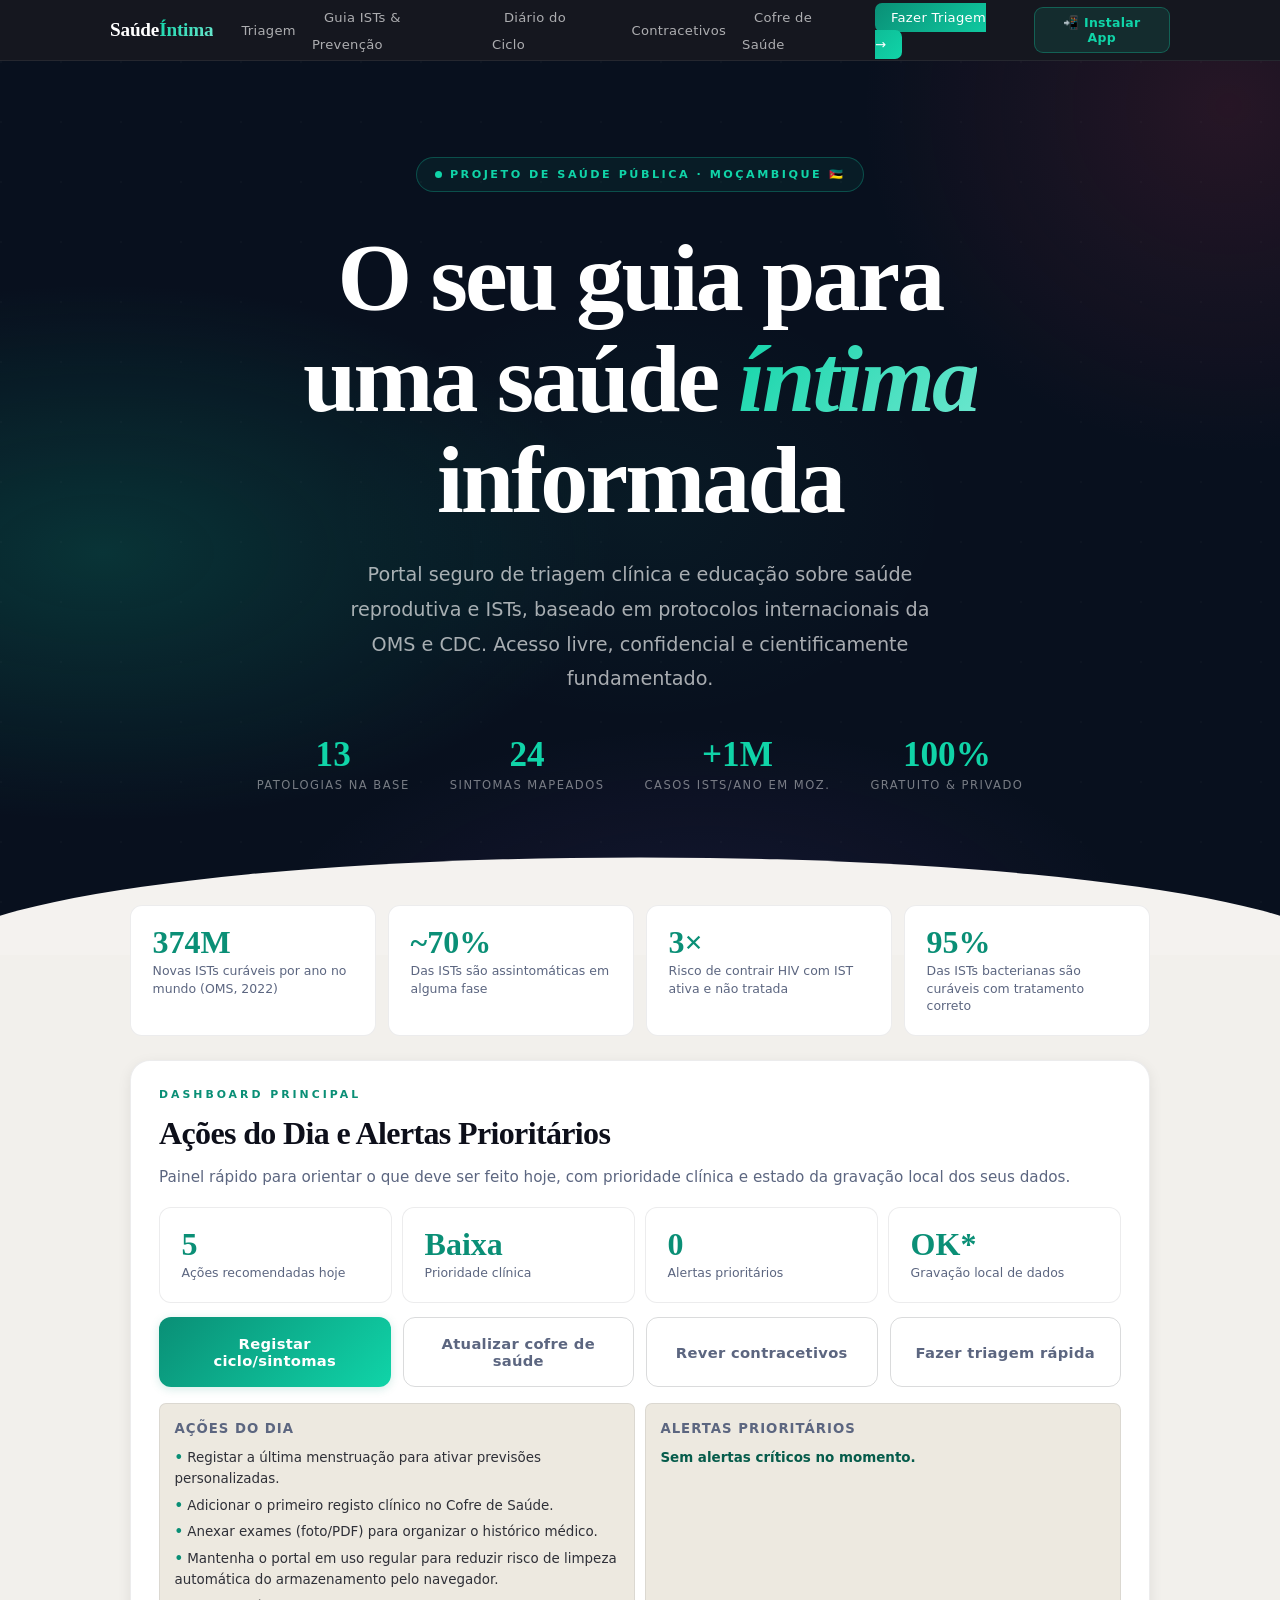
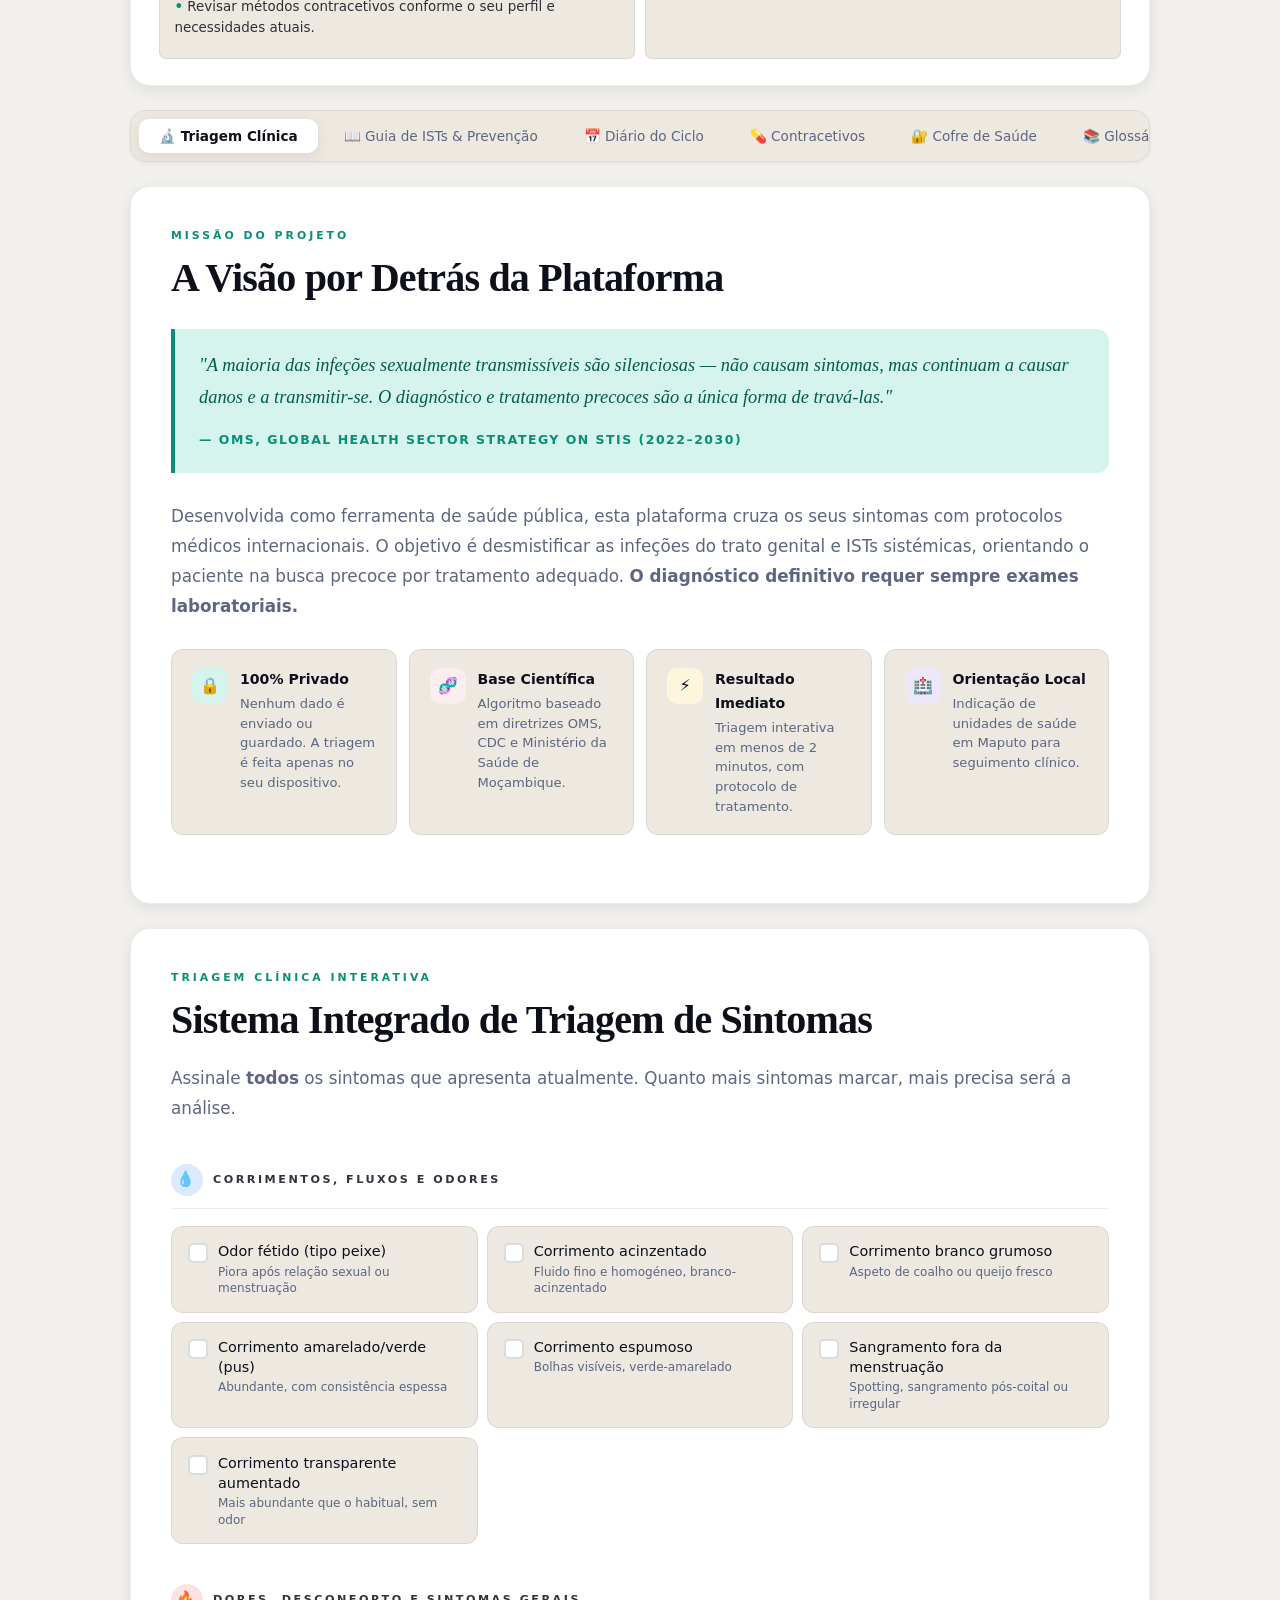
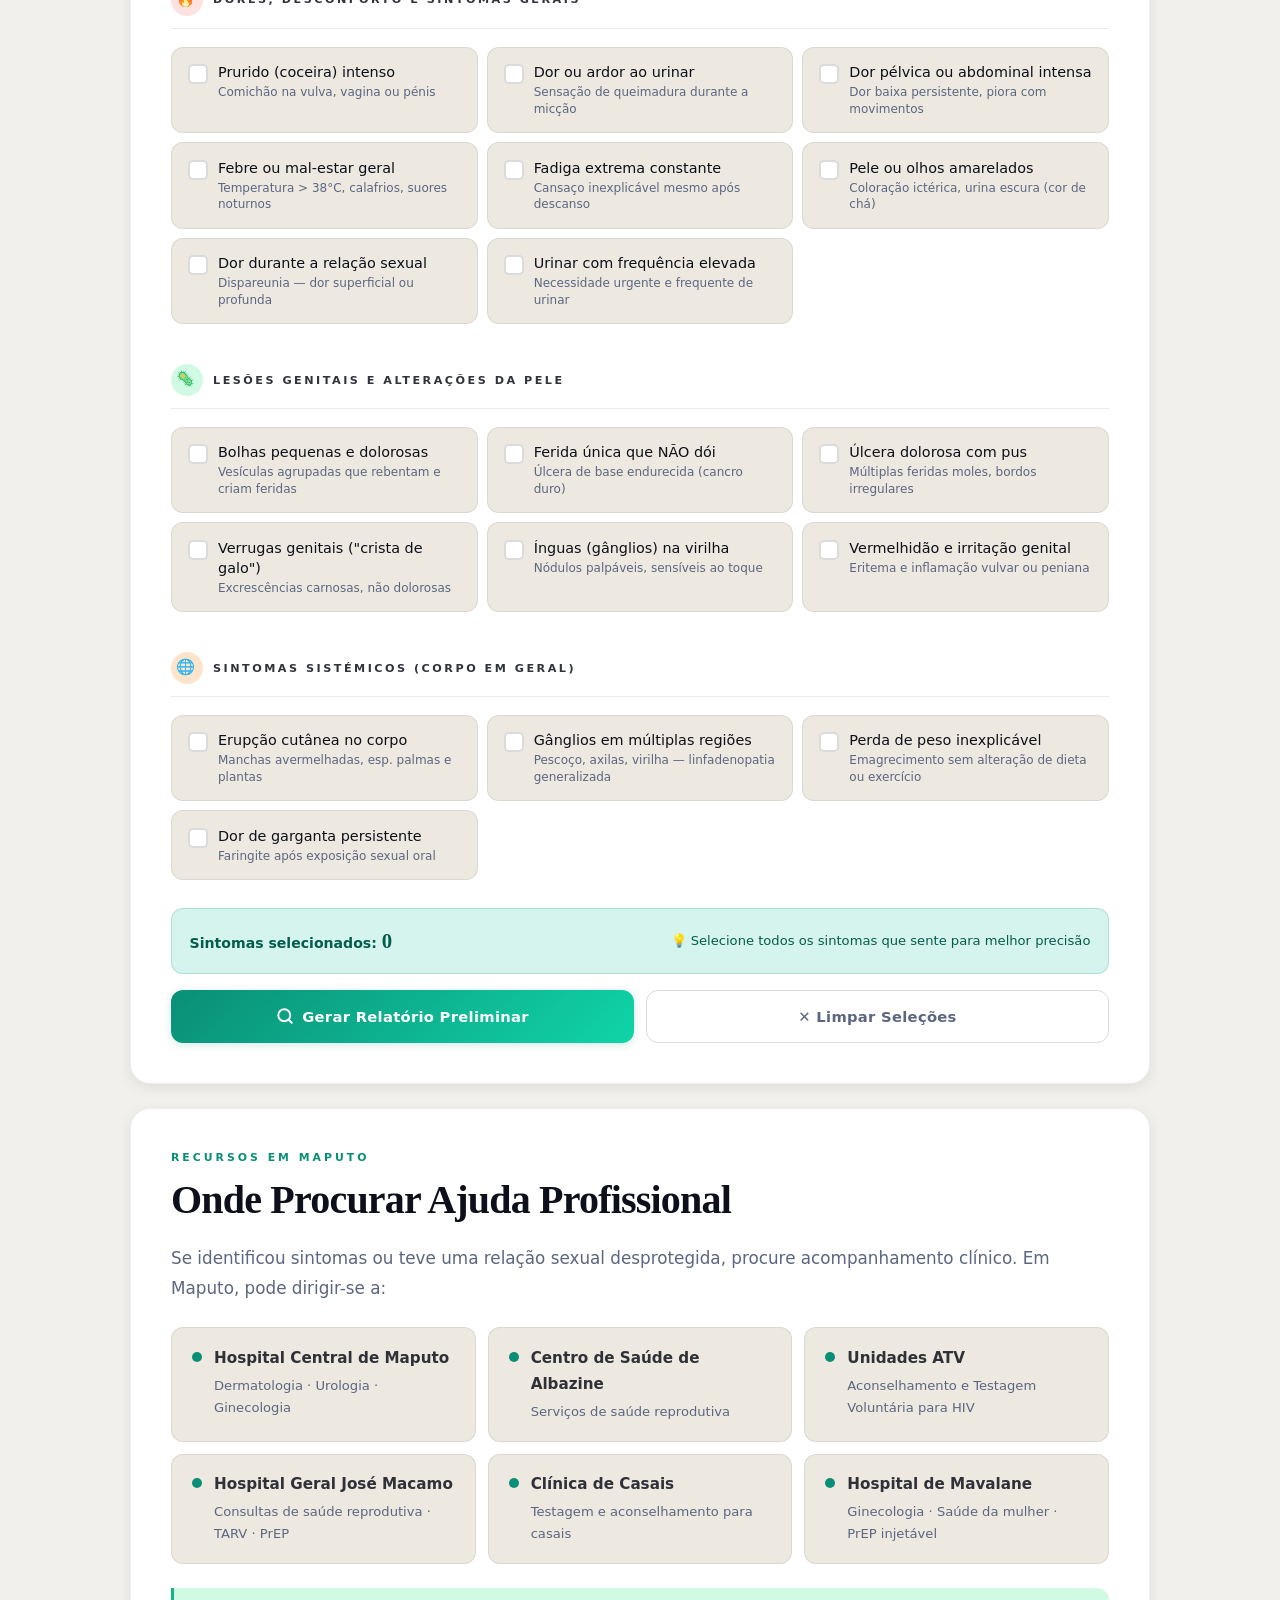
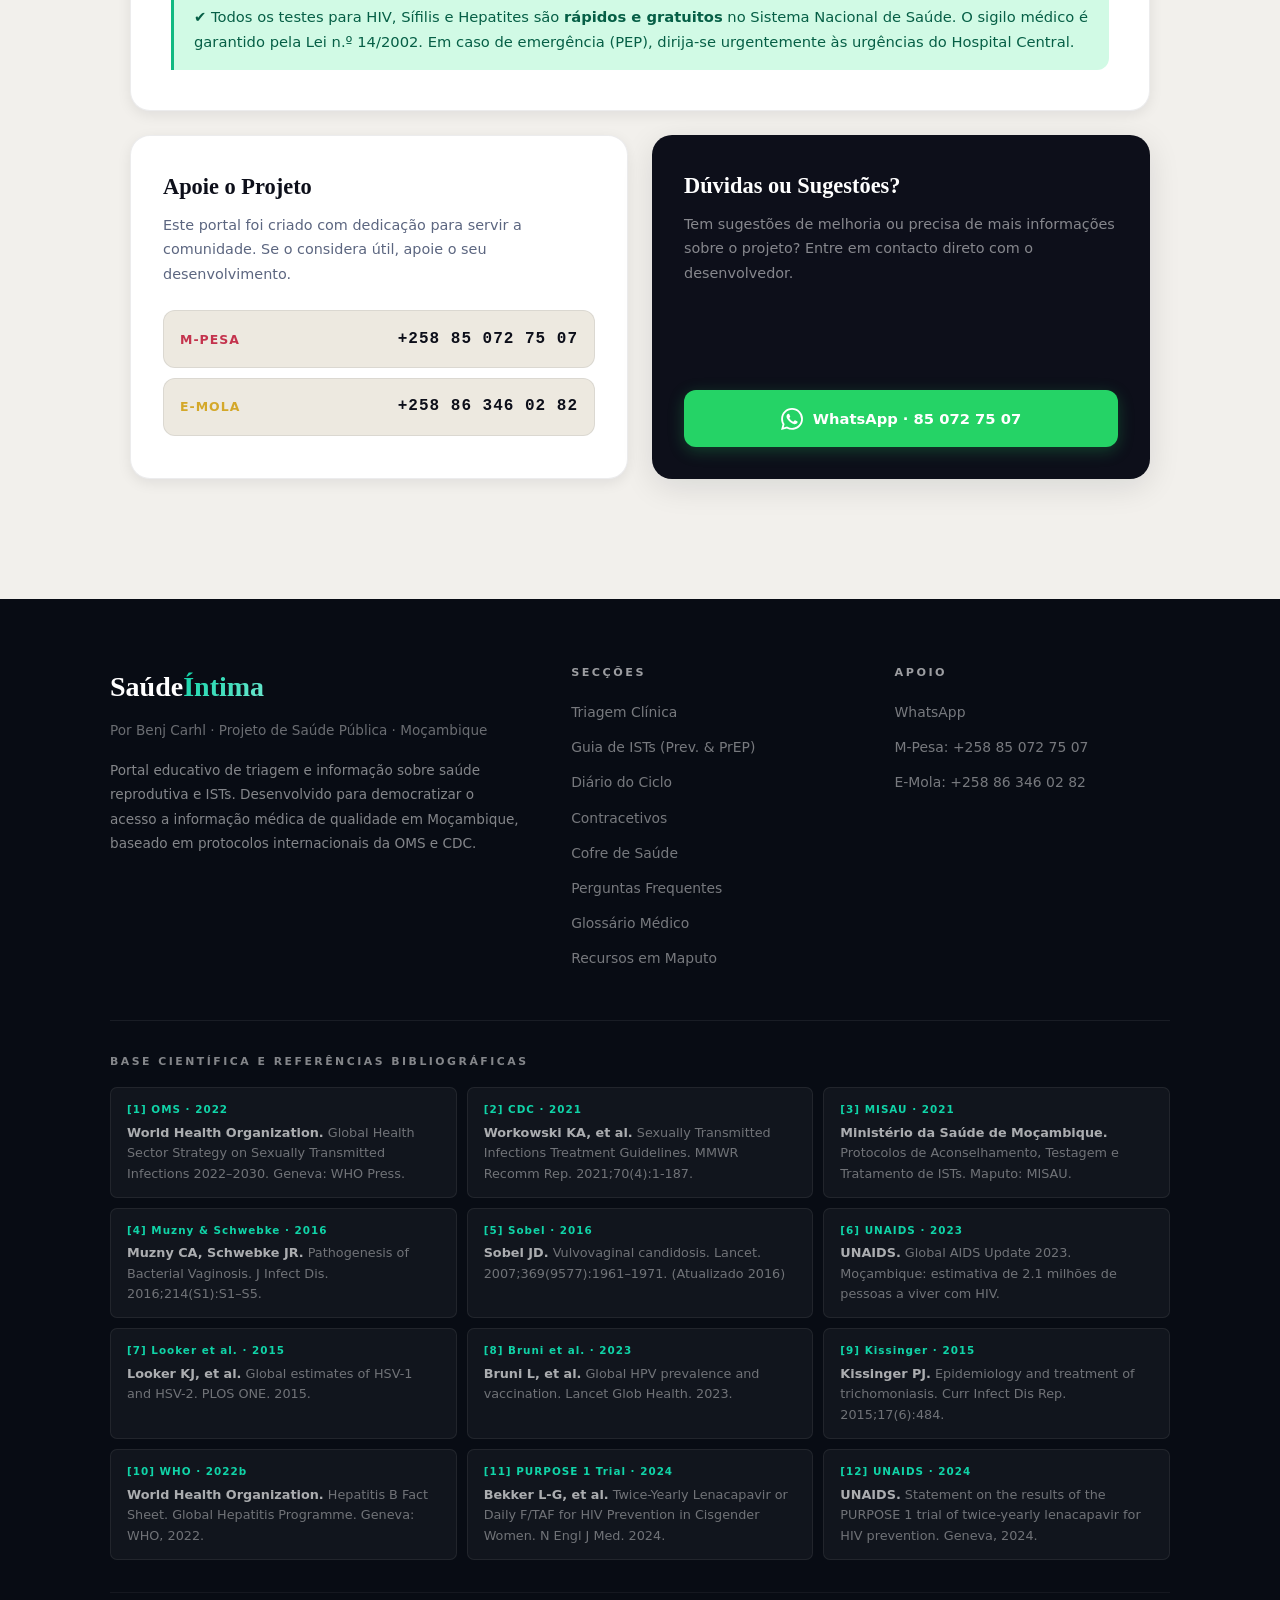
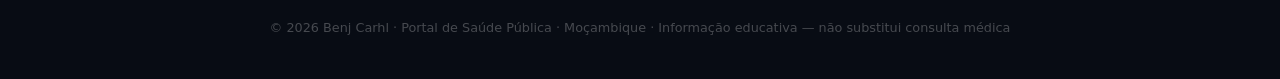
==== commit b1cd517c: "melhor Desenvolvida como ferramenta de saúde pública, esta plataforma cruza os seus sintomas com pro" ====
--- a/index.html
+++ b/index.html
@@ -39,10 +39,6 @@
     <link rel="preconnect" href="https://fonts.gstatic.com" crossorigin>
     <link href="https://fonts.googleapis.com/css2?family=Playfair+Display:ital,wght@0,400;0,700;0,900;1,400;1,700&family=Outfit:wght@300;400;500;600;700&family=DM+Sans:ital,wght@0,300;0,400;0,500;0,600;1,400&display=swap" rel="stylesheet">
 
-    <!-- CSS Separado -->
-    <link rel="stylesheet" href="styles.css">
-
-    <!-- Google Analytics -->
     <script async src="https://www.googletagmanager.com/gtag/js?id=G-CLMQGQVDK5"></script>
     <script>
       window.dataLayer = window.dataLayer || [];
@@ -87,6 +83,2696 @@
         });
       }
     </script>
+
+    <style>
+        :root {
+            --ink: #0d0f1a;
+            --ink-80: rgba(13,15,26,0.85);
+            --ink-40: rgba(13,15,26,0.45);
+            --paper: #f4f2ef;
+            --paper-warm: #ede9e0;
+            --paper-card: #ffffff;
+            --teal: #0a8f76;
+            --teal-bright: #10d4a8;
+            --teal-light: #d4f4ed;
+            --teal-dark: #065c4b;
+            --rose: #c4334d;
+            --rose-light: #fcedef;
+            --gold: #d4a82a;
+            --gold-light: #fdf5dc;
+            --purple: #7042ab;
+            --purple-light: #ede8f7;
+            --prep-blue: #0e4f8e;
+            --prep-blue-bright: #1a79d4;
+            --prep-blue-light: #e2f0fc;
+            --prep-blue-dark: #08326a;
+            --slate: #5c6680;
+            --slate-light: #eaecf4;
+            --border: rgba(13,15,26,0.08);
+            --border-strong: rgba(13,15,26,0.15);
+            --shadow-xs: 0 1px 4px rgba(13,15,26,0.06);
+            --shadow-sm: 0 4px 14px rgba(13,15,26,0.08);
+            --shadow-md: 0 8px 32px rgba(13,15,26,0.11);
+            --shadow-lg: 0 20px 64px rgba(13,15,26,0.14);
+            --r: 20px;
+            --r-sm: 12px;
+            --r-xs: 7px;
+            --font-d: 'Playfair Display', Georgia, serif;
+            --font-b: 'DM Sans', 'Outfit', system-ui, sans-serif;
+            /* Modern accent gradient */
+            --grad-primary: linear-gradient(135deg, #0a8f76, #10d4a8);
+            --grad-rose: linear-gradient(135deg, #c4334d, #e85070);
+            --grad-gold: linear-gradient(135deg, #d4a82a, #f0c840);
+            --glow-teal: 0 0 24px rgba(16,212,168,0.2);
+            --glow-rose: 0 0 24px rgba(196,51,77,0.2);
+        }
+
+        *, *::before, *::after { box-sizing: border-box; margin: 0; padding: 0; }
+
+        html {
+            scroll-behavior: smooth;
+            scroll-padding-top: 68px;
+            -webkit-text-size-adjust: 100%;
+            text-size-adjust: 100%;
+        }
+
+        body {
+            font-family: var(--font-b);
+            background: #f2f0ec;
+            color: var(--ink);
+            line-height: 1.7;
+            font-size: 16px;
+            overflow-x: hidden;
+            min-height: 100vh;
+        }
+
+        img, svg, video, canvas {
+            max-width: 100%;
+            height: auto;
+        }
+
+        :focus-visible {
+            outline: 2px solid var(--teal-bright);
+            outline-offset: 3px;
+            border-radius: var(--r-xs);
+        }
+
+        /* ── NAV ── */
+        .topnav {
+            position: sticky;
+            top: 0;
+            z-index: 100;
+            background: rgba(12,14,22,0.96);
+            backdrop-filter: blur(12px);
+            -webkit-backdrop-filter: blur(12px);
+            border-bottom: 1px solid rgba(255,255,255,0.07);
+            padding: 0 1.5rem;
+        }
+
+        .topnav-inner {
+            position: relative;
+            max-width: 1060px;
+            margin: 0 auto;
+            height: 60px;
+            display: flex;
+            align-items: center;
+            justify-content: space-between;
+            gap: 1rem;
+        }
+
+        .nav-logo {
+            font-family: var(--font-d);
+            font-size: 1.2rem;
+            font-weight: 700;
+            color: #fff;
+            text-decoration: none;
+            letter-spacing: -0.01em;
+        }
+
+        .nav-logo span { background: linear-gradient(135deg, var(--teal-bright), #6ee7cf); -webkit-background-clip: text; -webkit-text-fill-color: transparent; background-clip: text; }
+
+        .nav-links {
+            display: flex;
+            align-items: center;
+            gap: 0.25rem;
+            list-style: none;
+        }
+
+        .nav-links a {
+            font-size: 0.82rem;
+            font-weight: 500;
+            letter-spacing: 0.3px;
+            color: rgba(255,255,255,0.65);
+            text-decoration: none;
+            padding: 6px 12px;
+            border-radius: var(--r-xs);
+            transition: color 0.2s, background 0.2s;
+        }
+
+        .nav-links a:hover { color: #fff; background: rgba(255,255,255,0.08); }
+        .nav-links .nav-cta {
+            background: var(--grad-primary);
+            color: #fff;
+            padding: 7px 16px;
+        }
+        .nav-links .nav-cta:hover { background: linear-gradient(135deg, #0a7a62, #0ec496); box-shadow: 0 4px 14px rgba(10,143,118,0.4); }
+
+        .mobile-menu-btn {
+            display: none;
+            border: 1px solid rgba(255,255,255,0.18);
+            background: rgba(255,255,255,0.08);
+            color: #fff;
+            border-radius: 12px;
+            padding: 0.85rem 1rem;
+            font-family: var(--font-b);
+            font-size: 0.92rem;
+            font-weight: 700;
+            letter-spacing: 0.3px;
+            cursor: pointer;
+            transition: background 0.2s, transform 0.2s;
+        }
+
+        .mobile-menu-btn:hover { background: rgba(255,255,255,0.14); }
+        .mobile-menu-btn[aria-expanded='true'] { background: rgba(18,196,158,0.22); }
+
+        .install-btn {
+            display: inline-flex;
+            align-items: center;
+            gap: 6px;
+            border: 1px solid rgba(18,196,158,0.35);
+            background: rgba(18,196,158,0.12);
+            color: var(--teal-bright);
+            border-radius: 9px;
+            padding: 7px 12px;
+            font-family: var(--font-b);
+            font-size: 0.78rem;
+            font-weight: 700;
+            letter-spacing: 0.3px;
+            cursor: pointer;
+            transition: background 0.2s, color 0.2s, border-color 0.2s;
+        }
+
+        .install-btn.show { background: rgba(18,196,158,0.18); color: #fff; border-color: rgba(18,196,158,0.5); }
+        .install-btn:hover { background: rgba(18,196,158,0.22); color: #fff; border-color: rgba(18,196,158,0.7); }
+
+        button, a, input, select, textarea { font-size: 1rem; touch-action: manipulation; -webkit-tap-highlight-color: transparent; }
+        .btn, .tracker-btn, .faq-question, .tab-btn, .mobile-menu-btn { transition: transform 0.18s ease, box-shadow 0.2s ease, background-color 0.2s ease; }
+        .btn:active, .tracker-btn:active, .mobile-menu-btn:active, .faq-question:active { transform: translateY(1px); }
+        .tracker-btn { min-width: 110px; }
+        .btn { min-height: 48px; }
+        .form-control { min-height: 44px; }
+
+        @media (max-width: 900px) {
+            .topnav-inner { flex-wrap: wrap; height: auto; padding: 0.65rem 1rem; }
+            .nav-logo { flex: 1 1 auto; min-width: 0; }
+            .install-btn { display: none !important; }
+            .hero { padding: 4rem 1rem 7rem; }
+            .hero-sub { max-width: 100%; }
+        }
+
+        @media (max-width: 800px) {
+            .mobile-menu-btn { display: inline-flex; }
+            .nav-links {
+                position: absolute;
+                top: calc(100% + 14px);
+                right: 1rem;
+                left: 1rem;
+                visibility: hidden;
+                opacity: 0;
+                transform: translateY(-8px);
+                flex-direction: column;
+                gap: 0.5rem;
+                padding: 1rem;
+                max-height: calc(100vh - 130px);
+                overflow-y: auto;
+                -webkit-overflow-scrolling: touch;
+                background: rgba(12,14,22,0.98);
+                border-radius: 18px;
+                border: 1px solid rgba(255,255,255,0.08);
+                box-shadow: 0 18px 35px rgba(0,0,0,0.22);
+                z-index: 110;
+                transition: opacity 0.22s ease, transform 0.22s ease, visibility 0.22s ease;
+                pointer-events: none;
+            }
+            .nav-links.show {
+                visibility: visible;
+                opacity: 1;
+                transform: none;
+                pointer-events: auto;
+            }
+            .nav-links li a { display: block; }
+            .nav-links li a {
+                display: block;
+                padding: 0.95rem 1rem;
+                border-radius: 14px;
+                background: rgba(255,255,255,0.03);
+            }
+            .nav-links .nav-cta { width: 100%; text-align: center; }
+            .install-btn { width: auto; justify-content: center; margin-top: 0.25rem; font-size: 0.72rem; padding: 6px 10px; }
+        }
+
+        /* ── HERO ── */
+        .hero {
+            background: #08101e;
+            background-image:
+                radial-gradient(ellipse 80% 60% at 8% 55%, rgba(10,143,118,0.28) 0%, transparent 50%),
+                radial-gradient(ellipse 55% 75% at 96% 5%, rgba(196,51,77,0.16) 0%, transparent 52%),
+                radial-gradient(ellipse 65% 45% at 55% 98%, rgba(112,66,171,0.13) 0%, transparent 52%),
+                radial-gradient(ellipse 40% 40% at 50% 50%, rgba(16,212,168,0.05) 0%, transparent 60%);
+            color: #fff;
+            padding: 6rem 1.5rem 10rem;
+            text-align: center;
+            position: relative;
+            overflow: hidden;
+        }
+
+        .hero::before {
+            content: '';
+            position: absolute;
+            inset: 0;
+            background-image: url("data:image/svg+xml,%3Csvg xmlns='http://www.w3.org/2000/svg' width='60' height='60'%3E%3Ccircle cx='1' cy='1' r='1' fill='rgba(255,255,255,0.025)'/%3E%3C/svg%3E");
+            pointer-events: none;
+        }
+
+        .hero::after {
+            content: '';
+            position: absolute;
+            bottom: -2px; left: 0; right: 0;
+            height: 100px;
+            background: var(--paper);
+            clip-path: ellipse(55% 100% at 50% 100%);
+            pointer-events: none;
+        }
+
+        .hero-badge {
+            display: inline-flex;
+            align-items: center;
+            gap: 8px;
+            font-size: 0.7rem;
+            font-weight: 600;
+            letter-spacing: 2.5px;
+            text-transform: uppercase;
+            color: var(--teal-bright);
+            border: 1px solid rgba(18,196,158,0.3);
+            padding: 7px 18px;
+            border-radius: 40px;
+            margin-bottom: 2.25rem;
+            background: rgba(18,196,158,0.07);
+            animation: fadeUp 0.6s ease both;
+        }
+
+        .hero-badge::before {
+            content: '';
+            width: 7px;
+            height: 7px;
+            background: var(--teal-bright);
+            border-radius: 50%;
+            animation: pulse 2s infinite;
+        }
+
+        @keyframes pulse {
+            0%,100% { opacity: 1; transform: scale(1); }
+            50% { opacity: 0.5; transform: scale(1.4); }
+        }
+
+        .hero h1 {
+            font-family: var(--font-d);
+            font-size: clamp(3rem, 8vw, 6rem);
+            font-weight: 900;
+            line-height: 1.05;
+            letter-spacing: -0.03em;
+            margin-bottom: 1.75rem;
+            animation: fadeUp 0.7s 0.1s ease both;
+        }
+
+        .hero h1 em {
+            font-style: italic;
+            background: linear-gradient(135deg, var(--teal-bright), #6ee7cf);
+            -webkit-background-clip: text;
+            -webkit-text-fill-color: transparent;
+            background-clip: text;
+        }
+
+        .hero-sub {
+            font-size: clamp(1rem, 2.5vw, 1.2rem);
+            color: rgba(255,255,255,0.65);
+            max-width: 620px;
+            margin: 0 auto 2.5rem;
+            font-weight: 300;
+            line-height: 1.8;
+            animation: fadeUp 0.7s 0.2s ease both;
+        }
+
+        .hero-stats {
+            display: flex;
+            justify-content: center;
+            gap: 2.5rem;
+            flex-wrap: wrap;
+            animation: fadeUp 0.7s 0.3s ease both;
+        }
+
+        .hero-stat { text-align: center; }
+
+        .hero-stat-num {
+            font-family: var(--font-d);
+            font-size: 2.2rem;
+            font-weight: 700;
+            color: #fff;
+            line-height: 1;
+        }
+
+        .hero-stat-label {
+            font-size: 0.72rem;
+            font-weight: 500;
+            letter-spacing: 1.5px;
+            text-transform: uppercase;
+            color: rgba(255,255,255,0.45);
+            margin-top: 4px;
+        }
+
+        .hero-stat-num span { color: var(--teal-bright); }
+
+        @keyframes fadeUp {
+            from { opacity: 0; transform: translateY(28px); }
+            to   { opacity: 1; transform: translateY(0); }
+        }
+
+        /* ── LAYOUT ── */
+        .container { max-width: 1060px; margin: 0 auto; padding: 0 1.25rem; }
+        .main-content { margin-top: -50px; padding-bottom: 6rem; position: relative; z-index: 10; isolation: isolate; }
+
+        /* ── TABS DE SECÇÃO ── */
+        .section-tabs {
+            display: flex;
+            gap: 6px;
+            padding: 8px;
+            background: var(--paper-warm);
+            border: 1px solid var(--border);
+            border-radius: calc(var(--r-sm) + 4px);
+            overflow-x: auto;
+            -webkit-overflow-scrolling: touch;
+            scrollbar-width: none;
+            margin-bottom: 1.5rem;
+            box-shadow: var(--shadow-xs);
+        }
+        .section-tabs::-webkit-scrollbar { display: none; }
+
+        .tab-btn {
+            flex: 0 0 auto;
+            padding: 9px 20px;
+            border: none;
+            border-radius: 10px;
+            background: transparent;
+            font-family: var(--font-b);
+            font-size: 0.85rem;
+            font-weight: 500;
+            color: var(--slate);
+            cursor: pointer;
+            transition: all 0.2s;
+            white-space: nowrap;
+            display: flex;
+            align-items: center;
+            gap: 6px;
+            scroll-snap-align: start;
+        }
+
+        .tab-btn.active {
+            background: #fff;
+            color: var(--ink);
+            box-shadow: var(--shadow-sm);
+            font-weight: 600;
+        }
+
+        .tab-btn:hover:not(.active) { background: rgba(255,255,255,0.5); color: var(--ink); }
+
+        .tab-panel {
+            display: none;
+            animation: fadeIn 0.4s ease;
+        }
+        .tab-panel.active {
+            display: block;
+        }
+
+        @keyframes fadeIn {
+            from { opacity: 0; transform: translateY(10px); }
+            to { opacity: 1; transform: translateY(0); }
+        }
+
+        /* ── CARDS GENÉRICOS ── */
+        .card {
+            background: var(--paper-card);
+            border: 1px solid var(--border);
+            border-radius: var(--r);
+            padding: clamp(1.6rem, 4vw, 2.5rem);
+            margin-bottom: 1.5rem;
+            box-shadow: var(--shadow-sm);
+            transition: box-shadow 0.3s ease;
+        }
+        .card:hover { box-shadow: var(--shadow-md); }
+
+        .eyebrow {
+            font-size: 0.68rem;
+            font-weight: 700;
+            letter-spacing: 3px;
+            text-transform: uppercase;
+            color: var(--teal);
+            margin-bottom: 0.6rem;
+        }
+
+        .card h2 {
+            font-family: var(--font-d);
+            font-size: clamp(1.7rem, 4vw, 2.5rem);
+            font-weight: 900;
+            line-height: 1.15;
+            letter-spacing: -0.02em;
+            color: var(--ink);
+            margin-bottom: 1.25rem;
+        }
+
+        .lead { font-size: 1.05rem; color: var(--slate); line-height: 1.8; }
+
+        /* ── CALLOUT/QUOTE ── */
+        .callout {
+            border-left: 4px solid var(--teal);
+            padding: 1.25rem 1.5rem;
+            margin: 1.75rem 0;
+            background: var(--teal-light);
+            border-radius: 0 var(--r-sm) var(--r-sm) 0;
+        }
+
+        .callout p {
+            font-family: var(--font-d);
+            font-size: 1.15rem;
+            font-style: italic;
+            color: var(--teal-dark);
+            line-height: 1.75;
+            margin-bottom: 0.75rem;
+        }
+
+        .callout cite {
+            font-size: 0.78rem;
+            font-style: normal;
+            font-weight: 700;
+            letter-spacing: 1.5px;
+            color: var(--teal);
+            text-transform: uppercase;
+        }
+
+        /* ── INFOBOX ── */
+        .infobox {
+            display: grid;
+            grid-template-columns: repeat(auto-fit, minmax(200px, 1fr));
+            gap: 12px;
+            margin: 1.75rem 0;
+        }
+
+        .infobox-item {
+            background: var(--paper-warm);
+            border: 1px solid var(--border);
+            border-radius: var(--r-sm);
+            padding: 1.1rem 1.25rem;
+            display: flex;
+            gap: 12px;
+            align-items: flex-start;
+            transition: box-shadow 0.2s, border-color 0.2s, transform 0.15s;
+        }
+        .infobox-item:hover { box-shadow: var(--shadow-xs); transform: translateY(-1px); border-color: var(--border-strong); }
+
+        .infobox-icon {
+            width: 36px;
+            height: 36px;
+            border-radius: 10px;
+            display: flex;
+            align-items: center;
+            justify-content: center;
+            font-size: 1rem;
+            flex-shrink: 0;
+        }
+
+        .ib-teal   { background: var(--teal-light); }
+        .ib-rose   { background: var(--rose-light); }
+        .ib-gold   { background: var(--gold-light); }
+        .ib-purple { background: var(--purple-light); }
+        .ib-blue   { background: var(--prep-blue-light); }
+
+        .infobox-text h4 {
+            font-size: 0.88rem;
+            font-weight: 700;
+            color: var(--ink);
+            margin-bottom: 2px;
+        }
+
+        .infobox-text p {
+            font-size: 0.82rem;
+            color: var(--slate);
+            line-height: 1.5;
+        }
+
+        /* ── RASTREIO DIÁRIO ── */
+        .tracker-btn {
+            background: var(--paper-card);
+            border: 1px solid var(--border);
+            color: var(--slate);
+            padding: 6px 14px;
+            border-radius: 20px;
+            font-size: 0.85rem;
+            font-family: var(--font-b);
+            cursor: pointer;
+            transition: all 0.2s ease;
+            -webkit-tap-highlight-color: transparent;
+        }
+
+        .tracker-btn.active {
+            background: var(--teal-light);
+            border-color: var(--teal);
+            color: var(--teal-dark);
+            font-weight: 600;
+        }
+
+        /* ── CICLO MODERNO ── */
+        .cycle-metrics-grid {
+            display: grid;
+            grid-template-columns: repeat(auto-fit, minmax(170px, 1fr));
+            gap: 10px;
+            margin-top: 1.5rem;
+        }
+
+        .cycle-dashboard {
+            margin-top: 1.75rem;
+            border: 1px solid var(--border);
+            border-radius: var(--r);
+            overflow: hidden;
+            box-shadow: var(--shadow-md);
+            background: var(--paper-card);
+        }
+
+        .cycle-dashboard-hero {
+            background:
+                radial-gradient(circle at 12% 20%, rgba(16,212,168,0.22), transparent 40%),
+                radial-gradient(circle at 88% 5%, rgba(212,168,42,0.2), transparent 36%),
+                radial-gradient(circle at 55% 85%, rgba(112,66,171,0.12), transparent 40%),
+                linear-gradient(135deg, #0c1220 0%, #0f2440 55%, #093350 100%);
+            color: #fff;
+            padding: 1.35rem;
+            display: grid;
+            grid-template-columns: minmax(220px, 0.95fr) minmax(260px, 1.05fr);
+            gap: 1rem;
+            align-items: stretch;
+        }
+
+        .cycle-day-core {
+            border: 1px solid rgba(255,255,255,0.16);
+            border-radius: 16px;
+            background: rgba(255,255,255,0.06);
+            padding: 1rem 1.05rem;
+            display: flex;
+            flex-direction: column;
+            justify-content: center;
+            min-height: 152px;
+        }
+
+        .cycle-kicker {
+            font-size: 0.72rem;
+            letter-spacing: 2px;
+            text-transform: uppercase;
+            color: rgba(255,255,255,0.72);
+            font-weight: 700;
+            margin-bottom: 6px;
+        }
+
+        .cycle-day-number {
+            font-family: var(--font-d);
+            font-size: clamp(1.9rem, 3.3vw, 2.6rem);
+            line-height: 1;
+            font-weight: 900;
+            margin-bottom: 8px;
+        }
+
+        .cycle-phase-text {
+            font-size: 0.9rem;
+            line-height: 1.5;
+            color: rgba(255,255,255,0.84);
+        }
+
+        .cycle-date-cards {
+            display: grid;
+            grid-template-columns: repeat(3, minmax(0, 1fr));
+            gap: 10px;
+        }
+
+        .cycle-date-card {
+            border: 1px solid rgba(255,255,255,0.14);
+            border-radius: 14px;
+            background: rgba(255,255,255,0.08);
+            padding: 0.85rem 0.85rem 0.78rem;
+            min-height: 92px;
+            display: flex;
+            flex-direction: column;
+            justify-content: center;
+        }
+
+        .cycle-date-label {
+            font-size: 0.67rem;
+            text-transform: uppercase;
+            letter-spacing: 1px;
+            color: rgba(255,255,255,0.7);
+            font-weight: 700;
+            margin-bottom: 6px;
+        }
+
+        .cycle-date-value {
+            font-size: 0.9rem;
+            font-weight: 700;
+            color: #fff;
+            line-height: 1.45;
+        }
+
+        .cycle-alert-strip {
+            padding: 0.95rem 1.15rem;
+            border-top: 1px solid rgba(192,52,74,0.22);
+            background: var(--rose-light);
+        }
+
+        .cycle-notify-wrap {
+            padding: 1rem 1.2rem;
+            border-top: 1px solid var(--border);
+            background: linear-gradient(180deg, rgba(11,140,114,0.06), rgba(11,140,114,0.01));
+        }
+
+        .cycle-notification-banner {
+            margin-bottom: 0.85rem;
+            padding: 0.9rem 1rem;
+            border-radius: var(--r-sm);
+            background: rgba(11,140,114,0.12);
+            color: var(--teal-dark);
+            font-size: 0.9rem;
+            line-height: 1.55;
+        }
+
+        .cycle-notify-actions {
+            display: grid;
+            grid-template-columns: repeat(auto-fit, minmax(140px, 1fr));
+            gap: 10px;
+        }
+
+        .cycle-tracker-shell {
+            padding: 1.2rem;
+            background: var(--paper-warm);
+            border-top: 1px solid var(--border);
+        }
+
+        .cycle-section-title {
+            font-size: 1rem;
+            color: var(--ink);
+            margin-bottom: 0.95rem;
+        }
+
+        .tracker-group {
+            margin-bottom: 0.9rem;
+            padding: 0.85rem;
+            border-radius: 12px;
+            border: 1px solid rgba(12,14,22,0.08);
+            background: rgba(255,255,255,0.66);
+        }
+
+        .tracker-group-title {
+            font-size: 0.74rem;
+            text-transform: uppercase;
+            letter-spacing: 1px;
+            color: var(--slate);
+            font-weight: 800;
+            margin-bottom: 8px;
+        }
+
+        .tracker-group-buttons {
+            display: flex;
+            flex-wrap: wrap;
+            gap: 8px;
+        }
+
+        .cycle-inputs-grid {
+            margin-top: 0.6rem;
+            display: grid;
+            grid-template-columns: repeat(auto-fit, minmax(220px, 1fr));
+            gap: 12px;
+            align-items: stretch;
+        }
+
+        .cycle-input-card {
+            border: 1px solid rgba(12,14,22,0.09);
+            border-radius: 12px;
+            background: #fff;
+            padding: 0.82rem 0.86rem;
+            display: flex;
+            flex-direction: column;
+            gap: 6px;
+        }
+
+        .cycle-input-card label {
+            font-size: 0.82rem;
+            font-weight: 700;
+            color: var(--ink);
+        }
+
+        .cycle-input-card input[type='range'] {
+            width: 100%;
+            accent-color: var(--teal);
+        }
+
+        .cycle-input-card-note textarea {
+            min-height: 90px;
+        }
+
+        .range-readout {
+            font-size: 0.78rem;
+            color: var(--slate);
+            margin-top: 2px;
+        }
+
+        .cycle-action-row {
+            margin-top: 0.95rem;
+        }
+
+        .btn-cycle-gold {
+            background: linear-gradient(135deg, var(--gold), #e6b822);
+            color: var(--ink);
+        }
+
+        .cycle-nutrition-shell {
+            padding: 1.1rem 1.2rem 1.2rem;
+            border-top: 1px solid var(--border);
+            background: var(--paper-card);
+        }
+
+        .cycle-nutrition-list {
+            list-style: none;
+            display: flex;
+            flex-direction: column;
+            gap: 8px;
+            font-size: 0.86rem;
+            color: var(--ink-80);
+        }
+
+        /* ══════════════════════════════════════════════
+           CALENDÁRIO DO CICLO — REDESIGN VISUAL PREMIUM
+           ══════════════════════════════════════════════ */
+
+        .cycle-calendar-shell {
+            margin-top: 2rem;
+            background: linear-gradient(160deg, #0d1520 0%, #13203a 45%, #0e1c2e 100%);
+            border: 1px solid rgba(18,196,158,0.18);
+            border-radius: 22px;
+            padding: 1.4rem;
+            box-shadow:
+                0 0 0 1px rgba(18,196,158,0.08),
+                0 16px 48px rgba(0,0,0,0.28),
+                0 4px 12px rgba(18,196,158,0.06);
+            overflow: hidden;
+            width: 100%;
+            box-sizing: border-box;
+            position: relative;
+        }
+
+        .cycle-calendar-shell::before {
+            content: '';
+            position: absolute;
+            top: -40px; right: -40px;
+            width: 200px; height: 200px;
+            background: radial-gradient(circle, rgba(18,196,158,0.12) 0%, transparent 70%);
+            pointer-events: none;
+        }
+
+        .cycle-calendar-shell::after {
+            content: '';
+            position: absolute;
+            bottom: -30px; left: -30px;
+            width: 160px; height: 160px;
+            background: radial-gradient(circle, rgba(192,52,74,0.10) 0%, transparent 70%);
+            pointer-events: none;
+        }
+
+        .cycle-calendar-top {
+            display: grid;
+            grid-template-columns: 44px 1fr 44px;
+            gap: 0.8rem;
+            align-items: center;
+            margin-bottom: 1rem;
+        }
+
+        .cycle-calendar-title-wrap {
+            text-align: center;
+            min-width: 0;
+        }
+
+        .cycle-calendar-title-wrap .cycle-kicker {
+            color: rgba(18,196,158,0.85);
+            letter-spacing: 1.5px;
+            font-size: 0.65rem;
+            margin-bottom: 4px;
+        }
+
+        .cycle-calendar-title {
+            font-family: var(--font-d);
+            font-size: clamp(1.1rem, 2.5vw, 1.5rem);
+            color: #fff;
+            font-weight: 800;
+            line-height: 1.2;
+            margin: 0;
+            letter-spacing: -0.01em;
+        }
+
+        .cycle-calendar-nav {
+            border: 1px solid rgba(255,255,255,0.15);
+            background: rgba(255,255,255,0.07);
+            color: rgba(255,255,255,0.8);
+            border-radius: 12px;
+            width: 44px;
+            height: 44px;
+            font-size: 1.1rem;
+            cursor: pointer;
+            transition: background 0.2s, border-color 0.2s, transform 0.15s;
+            display: flex;
+            align-items: center;
+            justify-content: center;
+        }
+
+        .cycle-calendar-nav:hover {
+            background: rgba(18,196,158,0.2);
+            border-color: rgba(18,196,158,0.5);
+            color: var(--teal-bright);
+            transform: scale(1.06);
+        }
+
+        .cycle-calendar-nav:active { transform: scale(0.95); }
+
+        .cycle-calendar-sub {
+            font-size: 0.82rem;
+            color: rgba(255,255,255,0.45);
+            line-height: 1.55;
+            margin-bottom: 1rem;
+            text-align: center;
+        }
+
+        .cycle-legend {
+            display: flex;
+            flex-wrap: wrap;
+            gap: 7px;
+            margin-bottom: 1rem;
+            justify-content: center;
+        }
+
+        .legend-chip {
+            font-size: 0.72rem;
+            color: rgba(255,255,255,0.75);
+            font-weight: 600;
+            display: inline-flex;
+            align-items: center;
+            gap: 5px;
+            border: 1px solid rgba(255,255,255,0.12);
+            border-radius: 999px;
+            padding: 4px 10px;
+            background: rgba(255,255,255,0.06);
+            backdrop-filter: blur(4px);
+        }
+
+        .legend-dot {
+            width: 10px;
+            height: 10px;
+            border-radius: 3px;
+            display: inline-block;
+            flex-shrink: 0;
+        }
+
+        .legend-dot.recorded  { background: #e84372; box-shadow: 0 0 6px rgba(232,67,114,0.5); }
+        .legend-dot.predicted { background: #f9c3ce; border: 1px solid #ef9fb0; }
+        .legend-dot.fertile   { background: var(--teal-bright); box-shadow: 0 0 6px rgba(18,196,158,0.4); }
+        .legend-dot.ovulation { background: #a78bfa; box-shadow: 0 0 6px rgba(167,139,250,0.5); }
+        .legend-dot.today     { background: #fff; border: 2px solid rgba(255,255,255,0.9); box-shadow: 0 0 6px rgba(255,255,255,0.4); }
+
+        /* HEADER DOS DIAS DA SEMANA */
+        .cycle-weekdays {
+            display: grid;
+            grid-template-columns: repeat(7, 1fr);
+            gap: 4px;
+            text-align: center;
+            margin-bottom: 6px;
+        }
+
+        .cycle-weekdays div {
+            font-size: 0.68rem;
+            font-weight: 800;
+            color: rgba(255,255,255,0.4);
+            letter-spacing: 0.5px;
+            padding: 4px 0;
+            text-transform: uppercase;
+        }
+
+        /* GRID DOS DIAS */
+        .calendar-days-grid {
+            display: grid;
+            grid-template-columns: repeat(7, minmax(0, 1fr));
+            gap: 4px;
+            width: 100%;
+        }
+
+        /* DIA BASE */
+        .calendar-day {
+            height: clamp(38px, 7vw, 46px);
+            border-radius: 10px;
+            display: flex;
+            align-items: center;
+            justify-content: center;
+            font-size: clamp(0.78rem, 2.5vw, 0.88rem);
+            color: rgba(255,255,255,0.55);
+            background: rgba(255,255,255,0.04);
+            font-weight: 500;
+            border: 1px solid rgba(255,255,255,0.05);
+            user-select: none;
+            cursor: default;
+            -webkit-tap-highlight-color: transparent;
+            transition: background 0.15s, transform 0.12s;
+        }
+
+        .calendar-day:not(.is-empty):hover {
+            background: rgba(255,255,255,0.09);
+            transform: scale(1.05);
+        }
+
+        .calendar-day.is-empty {
+            background: transparent;
+            border: none;
+            pointer-events: none;
+        }
+
+        /* MENSTRUAÇÃO REGISTADA — vermelho vibrante com brilho */
+        .calendar-day.is-recorded-period {
+            background: linear-gradient(135deg, #c0344a, #e84372);
+            color: #fff;
+            font-weight: 800;
+            border-color: rgba(232,67,114,0.4);
+            box-shadow: 0 2px 10px rgba(192,52,74,0.45), inset 0 1px 0 rgba(255,255,255,0.2);
+        }
+
+        /* MENSTRUAÇÃO PREVISTA — rosa suave com borda */
+        .calendar-day.is-predicted-period {
+            background: rgba(249,195,206,0.18);
+            color: #f9c3ce;
+            font-weight: 700;
+            border-color: rgba(249,195,206,0.35);
+            border-style: dashed;
+        }
+
+        /* JANELA FÉRTIL — teal translúcido brilhante */
+        .calendar-day.is-fertile {
+            background: rgba(18,196,158,0.18);
+            color: var(--teal-bright);
+            font-weight: 700;
+            border-color: rgba(18,196,158,0.4);
+            box-shadow: inset 0 0 0 1px rgba(18,196,158,0.2);
+        }
+
+        /* OVULAÇÃO — roxo vibrante com glow */
+        .calendar-day.is-ovulation {
+            background: linear-gradient(135deg, #6b3fa0, #a78bfa);
+            color: #fff;
+            font-weight: 800;
+            border-color: rgba(167,139,250,0.5);
+            box-shadow: 0 2px 10px rgba(107,63,160,0.45), inset 0 1px 0 rgba(255,255,255,0.2);
+        }
+
+        /* HOJE — anel branco luminoso */
+        .calendar-day.is-today {
+            box-shadow:
+                inset 0 0 0 2px rgba(255,255,255,0.9),
+                0 0 12px rgba(255,255,255,0.15);
+            color: #fff;
+            font-weight: 900;
+        }
+
+        /* UPCOMING OVERVIEW dentro do calendário — estilo dark */
+        .cycle-upcoming-overview {
+            margin-top: 1rem;
+            border: 1px solid rgba(255,255,255,0.1);
+            border-radius: 12px;
+            background: rgba(255,255,255,0.05);
+            padding: 0.9rem 1rem;
+        }
+
+        .cycle-overview-title {
+            font-size: 0.72rem;
+            text-transform: uppercase;
+            letter-spacing: 1.2px;
+            color: rgba(18,196,158,0.85);
+            font-weight: 800;
+            margin-bottom: 0.62rem;
+        }
+
+        .cycle-overview-grid {
+            display: grid;
+            grid-template-columns: repeat(auto-fit, minmax(220px, 1fr));
+            gap: 8px;
+        }
+
+        .cycle-overview-card {
+            background: rgba(255,255,255,0.06);
+            border: 1px solid rgba(255,255,255,0.08);
+            border-radius: 10px;
+            padding: 0.72rem 0.78rem;
+        }
+
+        .cycle-overview-month {
+            font-size: 0.79rem;
+            font-weight: 700;
+            color: rgba(255,255,255,0.9);
+            text-transform: capitalize;
+            margin-bottom: 6px;
+        }
+
+        .cycle-overview-line {
+            font-size: 0.75rem;
+            color: rgba(255,255,255,0.5);
+            line-height: 1.5;
+            margin-bottom: 3px;
+        }
+
+        /* MINI-MESES dentro do calendário */
+        .cycle-months-shell { margin-top: 1rem; }
+
+        .cycle-months-title {
+            font-size: 0.72rem;
+            text-transform: uppercase;
+            letter-spacing: 1px;
+            color: rgba(255,255,255,0.45);
+            font-weight: 800;
+            margin-bottom: 8px;
+        }
+
+        .cycle-multi-month-view {
+            display: grid;
+            grid-template-columns: repeat(auto-fit, minmax(210px, 1fr));
+            gap: 10px;
+        }
+
+        .cycle-mini-month-card {
+            border: 1px solid rgba(255,255,255,0.08);
+            border-radius: 10px;
+            padding: 0.62rem;
+            background: rgba(255,255,255,0.04);
+        }
+
+        .cycle-mini-month-head {
+            display: flex;
+            justify-content: space-between;
+            align-items: center;
+            margin-bottom: 6px;
+        }
+
+        .cycle-mini-month-name {
+            font-size: 0.78rem;
+            font-weight: 700;
+            color: rgba(255,255,255,0.8);
+        }
+
+        .cycle-mini-day.is-recorded-period  { background: #e84372; color: #fff; font-weight: 700; }
+        .cycle-mini-day.is-predicted-period { background: rgba(249,195,206,0.2); color: #f9c3ce; font-weight: 700; border: 1px dashed rgba(249,195,206,0.4); }
+        .cycle-mini-day.is-fertile          { background: rgba(18,196,158,0.22); color: var(--teal-bright); border-color: rgba(18,196,158,0.4); font-weight: 700; }
+        .cycle-mini-day.is-ovulation        { background: #6b3fa0; color: #fff; font-weight: 700; }
+        .cycle-mini-day.is-today            { box-shadow: inset 0 0 0 1px rgba(255,255,255,0.9); color: #fff; }
+        .cycle-mini-day.is-empty            { background: transparent; border: none; }
+
+        /* BREAKPOINTS CALENDAR */
+        @media (max-width: 520px) {
+            .cycle-calendar-shell { padding: 1rem 0.85rem; border-radius: 18px; }
+            .cycle-calendar-top {
+                grid-template-columns: 38px 1fr 38px;
+                gap: 0.4rem;
+            }
+            .cycle-calendar-nav {
+                width: 38px;
+                height: 38px;
+                font-size: 0.95rem;
+                border-radius: 10px;
+            }
+            .legend-chip {
+                font-size: 0.66rem;
+                padding: 3px 8px;
+            }
+            .cycle-legend { gap: 5px; }
+            .calendar-days-grid { gap: 3px; }
+            .cycle-weekdays { gap: 3px; }
+        }
+
+        @media (max-width: 360px) {
+            .cycle-calendar-shell { padding: 0.75rem 0.6rem; }
+            .cycle-calendar-nav { width: 34px; height: 34px; }
+            .cycle-calendar-top { grid-template-columns: 34px 1fr 34px; gap: 0.3rem; }
+        }
+
+        .cycle-mini-weekdays,
+        .cycle-mini-days-grid {
+            display: grid;
+            grid-template-columns: repeat(7, 1fr);
+            gap: 3px;
+        }
+
+        .cycle-mini-weekdays span {
+            font-size: 0.62rem;
+            color: rgba(255,255,255,0.4);
+            text-align: center;
+        }
+
+        .cycle-mini-day {
+            height: 20px;
+            border-radius: 6px;
+            font-size: 0.68rem;
+            display: flex;
+            align-items: center;
+            justify-content: center;
+            background: rgba(255,255,255,0.04);
+            color: rgba(255,255,255,0.45);
+            border: 1px solid transparent;
+        }
+
+        .cycle-form-shell {
+            border: 1px solid var(--border);
+            border-radius: var(--r-sm);
+            overflow: hidden;
+            box-shadow: var(--shadow-sm);
+        }
+
+        .cycle-form-head {
+            padding: 1rem 1.1rem;
+            color: #fff;
+            background: linear-gradient(135deg, var(--teal-dark), var(--teal));
+        }
+
+        .cycle-form-title {
+            font-size: 1.05rem;
+            font-family: var(--font-d);
+            font-weight: 800;
+        }
+
+        .cycle-form-sub {
+            font-size: 0.83rem;
+            color: rgba(255,255,255,0.88);
+            margin-top: 3px;
+            line-height: 1.45;
+        }
+
+        .cycle-form-body {
+            padding: 1rem 1.1rem 1.1rem;
+            background: #fff;
+        }
+
+        .cycle-reg-grid {
+            display: grid;
+            grid-template-columns: repeat(auto-fit, minmax(180px, 1fr));
+            gap: 12px;
+        }
+
+        .cycle-history-shell {
+            margin-top: 1.7rem;
+        }
+
+        .cycle-history-head {
+            display: flex;
+            justify-content: space-between;
+            align-items: center;
+            margin-bottom: 0.75rem;
+            gap: 10px;
+            flex-wrap: wrap;
+        }
+
+        .cycle-history-title {
+            font-size: 1.15rem;
+            color: var(--ink);
+        }
+
+        .cycle-clear-history {
+            background: none;
+            border: none;
+            color: var(--rose);
+            font-size: 0.8rem;
+            font-weight: 700;
+            cursor: pointer;
+        }
+
+        .cycle-history-list {
+            background: var(--paper-warm);
+            padding: 1rem;
+            border-radius: var(--r-sm);
+            border: 1px solid var(--border);
+        }
+
+        .cycle-daily-summary-shell {
+            margin-top: 1.25rem;
+        }
+
+        .cycle-daily-insights {
+            display: grid;
+            grid-template-columns: repeat(auto-fit, minmax(160px, 1fr));
+            gap: 8px;
+            margin-bottom: 0.7rem;
+        }
+
+        .cycle-daily-history {
+            background: var(--paper-card);
+            border: 1px solid var(--border);
+            border-radius: var(--r-sm);
+            padding: 1rem;
+            max-height: 360px;
+            overflow: auto;
+        }
+
+        @media (max-width: 980px) {
+            .cycle-dashboard-hero {
+                grid-template-columns: 1fr;
+            }
+            .cycle-date-cards {
+                grid-template-columns: repeat(2, minmax(0, 1fr));
+            }
+        }
+
+        @media (max-width: 720px) {
+            .cycle-dashboard,
+            .cycle-calendar-shell,
+            .cycle-form-shell {
+                border-radius: 14px;
+            }
+            .cycle-calendar-shell {
+                padding: 0.95rem;
+            }
+            .cycle-weekdays div {
+                font-size: 0.65rem;
+            }
+            .calendar-day {
+                border-radius: 8px;
+            }
+            .cycle-upcoming-overview {
+                padding: 0.8rem 0.75rem;
+            }
+            .cycle-overview-grid {
+                grid-template-columns: 1fr;
+            }
+            .cycle-inputs-grid {
+                grid-template-columns: 1fr;
+            }
+            .cycle-action-row .btn {
+                width: 100%;
+                flex: 1 1 100%;
+            }
+        }
+
+        @media (max-width: 520px) {
+            .cycle-dashboard-hero,
+            .cycle-tracker-shell,
+            .cycle-notify-wrap,
+            .cycle-nutrition-shell {
+                padding: 0.9rem;
+            }
+            .cycle-date-cards {
+                grid-template-columns: 1fr;
+            }
+            .cycle-day-number {
+                font-size: 2rem;
+            }
+        }
+
+        /* ── IST GUIDE CARDS ── */
+        .guide-grid {
+            display: grid;
+            grid-template-columns: repeat(auto-fill, minmax(290px, 1fr));
+            gap: 1rem;
+            margin-top: 1.5rem;
+        }
+
+        .guide-card {
+            border: 1px solid var(--border);
+            border-radius: var(--r-sm);
+            overflow: hidden;
+            transition: box-shadow 0.2s, transform 0.2s;
+            cursor: default;
+            display: flex;
+            flex-direction: column;
+        }
+
+        .guide-card:hover { box-shadow: var(--shadow-md); transform: translateY(-3px); }
+
+        .guide-card-header {
+            padding: 1rem 1.25rem 0.8rem;
+            display: flex;
+            align-items: center;
+            justify-content: space-between;
+        }
+
+        .guide-card-name {
+            font-family: var(--font-d);
+            font-size: 1.1rem;
+            font-weight: 700;
+            color: #fff;
+        }
+
+        .guide-card-body {
+            padding: 1rem 1.25rem;
+            background: var(--paper-card);
+            flex: 1;
+            display: flex;
+            flex-direction: column;
+        }
+
+        .guide-tag {
+            display: inline-block;
+            padding: 3px 10px;
+            border-radius: 40px;
+            font-size: 0.65rem;
+            font-weight: 700;
+            letter-spacing: 1px;
+            text-transform: uppercase;
+        }
+
+        .gt-ist    { background: rgba(192,52,74,0.15); color: #c0344a; }
+        .gt-viral  { background: rgba(201,162,39,0.15); color: #a0801a; }
+        .gt-flora  { background: rgba(11,140,114,0.15); color: var(--teal-dark); }
+
+        .guide-row { display: flex; flex-direction: column; gap: 6px; margin-top: 10px; flex: 1; }
+
+        .guide-fact {
+            display: flex;
+            gap: 8px;
+            align-items: flex-start;
+            font-size: 0.83rem;
+            color: var(--slate);
+            line-height: 1.5;
+        }
+
+        .guide-fact-label {
+            font-weight: 700;
+            color: var(--ink);
+            min-width: 80px;
+            flex-shrink: 0;
+        }
+
+        .guide-cite {
+            font-size: 0.72rem;
+            color: var(--teal);
+            font-style: italic;
+            margin-top: 12px;
+            padding-top: 8px;
+            border-top: 1px solid var(--border);
+        }
+
+        /* ── TRIAGEM ── */
+        .category-label {
+            display: flex;
+            align-items: center;
+            gap: 10px;
+            font-size: 0.7rem;
+            font-weight: 700;
+            letter-spacing: 2.5px;
+            text-transform: uppercase;
+            color: var(--ink-80);
+            margin: 2.5rem 0 1.1rem;
+            padding-bottom: 0.75rem;
+            border-bottom: 1px solid var(--border);
+        }
+
+        .cat-icon {
+            width: 32px;
+            height: 32px;
+            border-radius: 50%;
+            display: flex;
+            align-items: center;
+            justify-content: center;
+            font-size: 0.95rem;
+            flex-shrink: 0;
+        }
+
+        .cat-blue   { background: #dbeafe; }
+        .cat-red    { background: #fee2e2; }
+        .cat-green  { background: #d1fae5; }
+        .cat-orange { background: #ffe4cc; }
+
+        .symptoms-grid {
+            display: grid;
+            grid-template-columns: repeat(auto-fill, minmax(230px, 1fr));
+            gap: 9px;
+        }
+
+        .symptom-item {
+            background: var(--paper-warm);
+            border: 1.5px solid var(--border);
+            padding: 0.9rem 1rem;
+            border-radius: var(--r-sm);
+            cursor: pointer;
+            display: flex;
+            align-items: flex-start;
+            gap: 10px;
+            transition: border-color 0.18s, background 0.18s, transform 0.15s, box-shadow 0.18s;
+            user-select: none;
+            -webkit-tap-highlight-color: transparent;
+            position: relative;
+        }
+
+        .symptom-item:hover {
+            border-color: var(--teal);
+            background: var(--teal-light);
+            transform: translateY(-1px);
+            box-shadow: var(--shadow-xs);
+        }
+
+        .symptom-item.selected {
+            border-color: var(--teal);
+            background: linear-gradient(135deg, var(--teal-light), rgba(212,244,237,0.5));
+            box-shadow: 0 2px 10px rgba(10,143,118,0.12);
+        }
+
+        .symptom-item.selected .s-check { background: var(--teal); border-color: var(--teal); }
+        .symptom-item.selected .s-check::after { display: block; }
+
+        .s-check {
+            width: 20px;
+            height: 20px;
+            border: 2px solid var(--border-strong);
+            border-radius: 5px;
+            flex-shrink: 0;
+            margin-top: 2px;
+            transition: all 0.15s;
+            position: relative;
+            background: #fff;
+        }
+
+        .s-check::after {
+            content: '';
+            display: none;
+            position: absolute;
+            top: 2px; left: 5px;
+            width: 6px; height: 10px;
+            border: 2px solid #fff;
+            border-top: none;
+            border-left: none;
+            transform: rotate(45deg);
+        }
+
+        .symptom-item input[type="checkbox"] {
+            position: absolute;
+            opacity: 0;
+            width: 0;
+            height: 0;
+        }
+
+        .s-label { display: flex; flex-direction: column; gap: 2px; }
+        .s-name { font-size: 0.9rem; font-weight: 500; color: var(--ink); line-height: 1.4; }
+        .s-hint { font-size: 0.75rem; color: var(--slate); line-height: 1.4; }
+
+        /* ── SELECTOR ACTIONS ── */
+        .selection-bar {
+            display: flex;
+            align-items: center;
+            justify-content: space-between;
+            padding: 0.9rem 1.1rem;
+            background: var(--teal-light);
+            border: 1px solid rgba(11,140,114,0.2);
+            border-radius: var(--r-sm);
+            margin-top: 1.75rem;
+            flex-wrap: wrap;
+            gap: 10px;
+        }
+
+        .sel-count {
+            font-size: 0.88rem;
+            font-weight: 600;
+            color: var(--teal-dark);
+        }
+
+        .sel-count span {
+            font-family: var(--font-d);
+            font-size: 1.3rem;
+            font-weight: 700;
+        }
+
+        /* ── BOTÕES ── */
+        .action-row {
+            display: flex;
+            gap: 12px;
+            margin-top: 1rem;
+            flex-wrap: wrap;
+        }
+
+        .btn {
+            flex: 1 1 200px;
+            padding: 1.05rem 1.5rem;
+            border: none;
+            border-radius: var(--r-sm);
+            font-family: var(--font-b);
+            font-size: 0.92rem;
+            font-weight: 700;
+            letter-spacing: 0.3px;
+            cursor: pointer;
+            transition: all 0.2s ease;
+            display: flex;
+            align-items: center;
+            justify-content: center;
+            gap: 8px;
+            -webkit-tap-highlight-color: transparent;
+        }
+
+        .btn-primary {
+            background: var(--grad-primary);
+            color: #fff;
+            box-shadow: 0 2px 10px rgba(10,143,118,0.18);
+        }
+        .btn-primary:hover { background: linear-gradient(135deg, #087a64, #0eb898); box-shadow: 0 6px 22px rgba(10,143,118,0.32); transform: translateY(-1px); }
+
+        .btn-primary:disabled {
+            opacity: 0.6;
+            cursor: not-allowed;
+            transform: none;
+        }
+
+        .btn-primary:active:not(:disabled) { transform: scale(0.98); }
+
+        .btn-ghost {
+            background: transparent;
+            border: 1.5px solid var(--border-strong);
+            color: var(--slate);
+        }
+
+        .btn-ghost:hover { background: var(--slate-light); border-color: var(--slate); color: var(--ink); }
+
+        /* ── RESULTADOS ── */
+        #results-area { display: none; margin-top: 2.5rem; animation: fadeIn 0.5s ease; }
+
+        .results-header {
+            display: flex;
+            align-items: flex-end;
+            justify-content: space-between;
+            flex-wrap: wrap;
+            gap: 12px;
+            margin-bottom: 1.5rem;
+            padding-bottom: 1rem;
+            border-bottom: 1px solid var(--border);
+        }
+
+        .results-title {
+            font-family: var(--font-d);
+            font-size: 1.8rem;
+            font-weight: 900;
+            color: var(--ink);
+            letter-spacing: -0.02em;
+        }
+
+        .results-subtitle { font-size: 0.85rem; color: var(--slate); margin-top: 2px; }
+
+        .disclaimer-bar {
+            background: var(--rose-light);
+            border: 1px solid rgba(192,52,74,0.18);
+            border-left: 4px solid var(--rose);
+            border-radius: 0 var(--r-sm) var(--r-sm) 0;
+            padding: 1rem 1.25rem;
+            color: #7a1828;
+            font-size: 0.87rem;
+            font-weight: 500;
+            margin-bottom: 1.5rem;
+            display: flex;
+            align-items: flex-start;
+            gap: 10px;
+        }
+
+        #diagnosticos-container { display: flex; flex-direction: column; gap: 1.25rem; }
+
+        .diagnosis-card {
+            background: var(--paper-card);
+            border: 1px solid var(--border);
+            border-radius: var(--r);
+            overflow: hidden;
+            box-shadow: var(--shadow-sm);
+            transition: box-shadow 0.2s;
+            animation: fadeIn 0.4s ease both;
+        }
+
+        .diagnosis-card:hover { box-shadow: var(--shadow-md); }
+        .diagnosis-card.top-match { border-color: var(--teal-bright); border-width: 1.5px; }
+
+        .diagnosis-top-bar {
+            padding: 1.3rem 1.75rem;
+            display: flex;
+            align-items: center;
+            justify-content: space-between;
+            flex-wrap: wrap;
+            gap: 10px;
+            background: var(--ink);
+        }
+
+        .diagnosis-top-bar.top-match {
+            background: linear-gradient(100deg, var(--teal-dark) 0%, var(--teal) 60%, var(--teal-bright) 100%);
+        }
+
+        .diag-name-wrap { display: flex; flex-direction: column; gap: 4px; }
+
+        .diagnosis-name {
+            font-family: var(--font-d);
+            font-size: 1.5rem;
+            font-weight: 900;
+            color: #fff;
+            letter-spacing: -0.02em;
+        }
+
+        .diag-patogen {
+            font-size: 0.78rem;
+            color: rgba(255,255,255,0.55);
+            font-style: italic;
+        }
+
+        .badge-row { display: flex; gap: 7px; flex-wrap: wrap; align-items: center; }
+
+        .badge {
+            display: inline-block;
+            padding: 4px 12px;
+            border-radius: 40px;
+            font-size: 0.68rem;
+            font-weight: 700;
+            letter-spacing: 1px;
+            text-transform: uppercase;
+        }
+
+        .badge-ist    { background: rgba(192,52,74,0.25);  color: #f4a0ae; }
+        .badge-flora  { background: rgba(11,140,114,0.25); color: #6ee7cf; }
+        .badge-viral  { background: rgba(201,162,39,0.25); color: #f5d679; }
+        .badge-top    { background: rgba(255,255,255,0.15); color: #fff; }
+        .badge-match  { background: rgba(255,255,255,0.08); color: rgba(255,255,255,0.7); font-size: 0.65rem; }
+
+        .diagnosis-body {
+            padding: 1.5rem 1.75rem;
+            display: grid;
+            grid-template-columns: 1fr 1fr;
+            gap: 1.25rem;
+        }
+
+        @media (max-width: 600px) {
+            .diagnosis-body { grid-template-columns: 1fr; padding: 1rem; }
+        }
+
+        @media (max-width: 600px) { .diagnosis-body { grid-template-columns: 1fr; } }
+
+        .info-block { display: flex; flex-direction: column; gap: 5px; }
+
+        .info-label {
+            font-size: 0.66rem;
+            font-weight: 700;
+            letter-spacing: 2.5px;
+            text-transform: uppercase;
+            color: var(--teal);
+        }
+
+        .info-text { font-size: 0.92rem; color: var(--slate); line-height: 1.65; }
+
+        .treatment-block {
+            grid-column: 1 / -1;
+            background: var(--teal-light);
+            border-radius: var(--r-sm);
+            padding: 1rem 1.25rem;
+            display: flex;
+            gap: 12px;
+            align-items: flex-start;
+        }
+
+        .treatment-icon {
+            width: 34px;
+            height: 34px;
+            background: var(--teal);
+            border-radius: 50%;
+            display: flex;
+            align-items: center;
+            justify-content: center;
+            flex-shrink: 0;
+            font-size: 0.9rem;
+            color: #fff;
+        }
+
+        .treatment-text { font-size: 0.92rem; color: var(--teal-dark); font-weight: 500; line-height: 1.65; }
+        .treatment-text strong {
+            display: block;
+            font-size: 0.66rem;
+            letter-spacing: 2px;
+            text-transform: uppercase;
+            color: var(--teal);
+            margin-bottom: 4px;
+            font-weight: 700;
+        }
+
+        .diag-cite {
+            grid-column: 1 / -1;
+            font-size: 0.75rem;
+            color: rgba(12,14,22,0.35);
+            font-style: italic;
+            padding-top: 0.5rem;
+            border-top: 1px solid var(--border);
+        }
+
+        /* ── PREVENÇÃO ── */
+        .prevention-grid {
+            display: grid;
+            grid-template-columns: repeat(auto-fill, minmax(240px, 1fr));
+            gap: 12px;
+            margin-top: 1.5rem;
+        }
+
+        .prev-item {
+            background: var(--paper-warm);
+            border: 1px solid var(--border);
+            border-radius: var(--r-sm);
+            padding: 1.1rem 1.25rem;
+            display: flex;
+            gap: 12px;
+            align-items: flex-start;
+        }
+
+        .prev-num {
+            width: 32px;
+            height: 32px;
+            background: var(--teal);
+            border-radius: 50%;
+            display: flex;
+            align-items: center;
+            justify-content: center;
+            font-size: 0.78rem;
+            font-weight: 800;
+            color: #fff;
+            flex-shrink: 0;
+        }
+
+        .prev-text h4 { font-size: 0.92rem; font-weight: 700; color: var(--ink); margin-bottom: 3px; }
+        .prev-text p  { font-size: 0.82rem; color: var(--slate); line-height: 1.5; }
+
+        /* ── HOSPITAIS ── */
+        .hospitals-grid {
+            display: grid;
+            grid-template-columns: repeat(auto-fill, minmax(240px, 1fr));
+            gap: 12px;
+            margin-top: 1.5rem;
+        }
+
+        .hospital-item {
+            background: var(--paper-warm);
+            border: 1px solid var(--border);
+            border-radius: var(--r-sm);
+            padding: 1.1rem 1.25rem;
+            display: flex;
+            align-items: flex-start;
+            gap: 12px;
+            transition: border-color 0.2s;
+        }
+
+        .hospital-item:hover { border-color: var(--teal); }
+
+        .hospital-dot {
+            width: 10px; height: 10px;
+            border-radius: 50%;
+            background: var(--teal);
+            flex-shrink: 0;
+            margin-top: 6px;
+        }
+
+        .hospital-name { font-size: 0.95rem; font-weight: 600; color: var(--ink-80); }
+        .hospital-sub  { font-size: 0.82rem; color: var(--slate); margin-top: 3px; }
+
+        .notice-green {
+            background: #d1fae5;
+            border-left: 3px solid #10b981;
+            border-radius: 0 var(--r-sm) var(--r-sm) 0;
+            padding: 1rem 1.25rem;
+            font-size: 0.92rem;
+            color: #065f46;
+            margin-top: 1.5rem;
+            font-weight: 500;
+        }
+
+        /* ── APOIO / CONTACTO ── */
+        .bottom-grid {
+            display: grid;
+            grid-template-columns: 1fr 1fr;
+            gap: 1.5rem;
+            margin-bottom: 1.5rem;
+        }
+
+        @media (max-width: 700px) { .bottom-grid { grid-template-columns: 1fr; } }
+
+        .support-card {
+            background: var(--paper-card);
+            border: 1px solid var(--border);
+            border-radius: var(--r);
+            padding: 2rem;
+            box-shadow: var(--shadow-sm);
+        }
+
+        .support-card h3 {
+            font-family: var(--font-d);
+            font-size: 1.4rem;
+            font-weight: 700;
+            color: var(--ink);
+            margin-bottom: 0.4rem;
+        }
+
+        .support-card .sub { font-size: 0.9rem; color: var(--slate); margin-bottom: 1.5rem; }
+
+        .payment-item {
+            display: flex;
+            justify-content: space-between;
+            align-items: center;
+            padding: 0.9rem 1rem;
+            border-radius: var(--r-sm);
+            border: 1px solid var(--border);
+            background: var(--paper-warm);
+            margin-bottom: 10px;
+            transition: border-color 0.2s;
+        }
+
+        .payment-item:hover { border-color: var(--teal); }
+
+        .pay-label {
+            font-size: 0.78rem;
+            font-weight: 800;
+            letter-spacing: 1px;
+            text-transform: uppercase;
+        }
+
+        .pay-label.mpesa { color: var(--rose); }
+        .pay-label.emola { color: var(--gold); }
+
+        .pay-number {
+            font-family: 'Courier New', monospace;
+            font-size: 1rem;
+            font-weight: 700;
+            color: var(--ink);
+            letter-spacing: 1px;
+        }
+
+        .contact-card {
+            background: var(--ink);
+            border-radius: var(--r);
+            padding: 2rem;
+            box-shadow: var(--shadow-md);
+            display: flex;
+            flex-direction: column;
+            justify-content: space-between;
+        }
+
+        .contact-card h3 {
+            font-family: var(--font-d);
+            font-size: 1.4rem;
+            font-weight: 700;
+            color: #fff;
+            margin-bottom: 0.4rem;
+        }
+
+        .contact-card .sub { font-size: 0.9rem; color: rgba(255,255,255,0.5); margin-bottom: 2rem; }
+
+        .btn-whatsapp {
+            display: flex;
+            align-items: center;
+            justify-content: center;
+            gap: 10px;
+            background: #25D366;
+            color: #fff;
+            text-decoration: none;
+            padding: 1rem 1.25rem;
+            border-radius: var(--r-sm);
+            font-weight: 700;
+            font-size: 0.92rem;
+            transition: all 0.2s ease;
+            box-shadow: 0 4px 16px rgba(37,211,102,0.25);
+            -webkit-tap-highlight-color: transparent;
+        }
+
+        .btn-whatsapp:hover {
+            background: #1db954;
+            transform: translateY(-2px);
+            box-shadow: 0 8px 24px rgba(37,211,102,0.3);
+        }
+
+        .wa-icon { width: 22px; height: 22px; flex-shrink: 0; }
+
+        /* ── STATS BAND ── */
+        .stats-band {
+            display: grid;
+            grid-template-columns: repeat(4, 1fr);
+            gap: 12px;
+            margin-bottom: 1.5rem;
+        }
+
+        @media (max-width: 600px) { .stats-band { grid-template-columns: repeat(2, 1fr); } }
+
+        .stat-box {
+            background: var(--paper-card);
+            border: 1px solid var(--border);
+            border-radius: var(--r-sm);
+            padding: 1.25rem 1.35rem;
+            transition: box-shadow 0.2s ease, border-color 0.2s ease;
+        }
+        .stat-box:hover {
+            border-color: rgba(10,143,118,0.22);
+            box-shadow: 0 4px 16px rgba(10,143,118,0.07);
+        }
+
+        .stat-box-num {
+            font-family: var(--font-d);
+            font-size: 2rem;
+            font-weight: 900;
+            color: var(--teal);
+            line-height: 1;
+        }
+
+        .stat-box-label { font-size: 0.78rem; color: var(--slate); margin-top: 4px; line-height: 1.4; }
+
+        /* ── ACCORDION FAQ ── */
+        .faq-list { display: flex; flex-direction: column; gap: 10px; margin-top: 1.5rem; }
+
+        .guide-faq-section {
+            margin-top: 2rem;
+        }
+
+        .faq-item {
+            border: 1px solid var(--border);
+            border-radius: var(--r-sm);
+            overflow: hidden;
+            background: var(--paper-warm);
+        }
+
+        .faq-question {
+            width: 100%;
+            background: none;
+            border: none;
+            padding: 1.1rem 1.25rem;
+            font-family: var(--font-b);
+            font-size: 0.95rem;
+            font-weight: 600;
+            color: var(--ink);
+            text-align: left;
+            cursor: pointer;
+            display: flex;
+            align-items: center;
+            justify-content: space-between;
+            gap: 12px;
+            transition: background 0.15s;
+        }
+
+        .faq-question:hover { background: rgba(11,140,114,0.06); }
+        .faq-question.open   { color: var(--teal-dark); }
+
+        .faq-chevron {
+            width: 20px;
+            height: 20px;
+            border-radius: 50%;
+            background: var(--slate-light);
+            display: flex;
+            align-items: center;
+            justify-content: center;
+            flex-shrink: 0;
+            font-size: 0.65rem;
+            transition: transform 0.25s, background 0.2s;
+        }
+
+        .faq-question.open .faq-chevron { transform: rotate(180deg); background: var(--teal-light); }
+
+        .faq-answer {
+            max-height: 0;
+            overflow: hidden;
+            transition: max-height 0.4s ease, padding 0.25s;
+            padding: 0 1.25rem;
+            font-size: 0.9rem;
+            color: var(--slate);
+            line-height: 1.75;
+        }
+
+        .faq-answer.open {
+            max-height: 2000px;
+            padding: 0 1.25rem 1.1rem;
+        }
+
+        /* ── GLOSSÁRIO ── */
+        .glossary-grid {
+            display: grid;
+            grid-template-columns: repeat(auto-fill, minmax(220px, 1fr));
+            gap: 10px;
+            margin-top: 1.5rem;
+        }
+
+        .gloss-item {
+            background: var(--paper-warm);
+            border: 1px solid var(--border);
+            border-radius: var(--r-sm);
+            padding: 0.9rem 1rem;
+        }
+
+        .gloss-term { font-size: 0.92rem; font-weight: 700; color: var(--ink); margin-bottom: 4px; }
+        .gloss-def  { font-size: 0.82rem; color: var(--slate); line-height: 1.5; }
+
+        /* ═══════════════════════════════════════════════════════
+            SECÇÃO: PrEP INJETÁVEL (LENACAPAVIR)
+            ═══════════════════════════════════════════════════════ */
+
+        .prep-hero {
+            background: linear-gradient(135deg, var(--prep-blue-dark) 0%, var(--prep-blue) 50%, #1565c0 100%);
+            border-radius: var(--r);
+            padding: clamp(2rem, 5vw, 3.5rem);
+            color: #fff;
+            position: relative;
+            overflow: hidden;
+            margin-bottom: 1.5rem;
+        }
+
+        .prep-hero::before {
+            content: '';
+            position: absolute;
+            inset: 0;
+            background-image: url("data:image/svg+xml,%3Csvg xmlns='http://www.w3.org/2000/svg' width='80' height='80'%3E%3Ccircle cx='40' cy='40' r='35' fill='none' stroke='rgba(255,255,255,0.04)' stroke-width='1'/%3E%3C/svg%3E");
+            pointer-events: none;
+        }
+
+        .prep-hero-eyebrow {
+            font-size: 0.68rem;
+            font-weight: 700;
+            letter-spacing: 3px;
+            text-transform: uppercase;
+            color: rgba(255,255,255,0.6);
+            margin-bottom: 0.5rem;
+        }
+
+        .prep-hero h2 {
+            font-family: var(--font-d);
+            font-size: clamp(1.8rem, 4vw, 2.8rem);
+            font-weight: 900;
+            line-height: 1.1;
+            letter-spacing: -0.02em;
+            color: #fff;
+            margin-bottom: 1rem;
+        }
+
+        .prep-hero h2 em {
+            font-style: italic;
+            color: #7ec8f7;
+        }
+
+        .prep-hero-sub {
+            font-size: 1.05rem;
+            color: rgba(255,255,255,0.75);
+            max-width: 650px;
+            line-height: 1.75;
+            margin-bottom: 2rem;
+            font-weight: 300;
+        }
+
+        .prep-stats-row {
+            display: flex;
+            gap: 2rem;
+            flex-wrap: wrap;
+        }
+
+        .prep-stat {
+            text-align: center;
+            min-width: 80px;
+        }
+
+        .prep-stat-num {
+            font-family: var(--font-d);
+            font-size: 2.2rem;
+            font-weight: 900;
+            color: #7ec8f7;
+            line-height: 1;
+        }
+
+        .prep-stat-label {
+            font-size: 0.7rem;
+            font-weight: 600;
+            letter-spacing: 1.2px;
+            text-transform: uppercase;
+            color: rgba(255,255,255,0.5);
+            margin-top: 4px;
+        }
+
+        .prep-badge {
+            display: inline-flex;
+            align-items: center;
+            gap: 6px;
+            background: rgba(126,200,247,0.15);
+            border: 1px solid rgba(126,200,247,0.35);
+            color: #7ec8f7;
+            font-size: 0.7rem;
+            font-weight: 700;
+            letter-spacing: 2px;
+            text-transform: uppercase;
+            padding: 5px 14px;
+            border-radius: 40px;
+            margin-bottom: 1.5rem;
+        }
+
+        .prep-badge::before {
+            content: '';
+            width: 6px; height: 6px;
+            background: #7ec8f7;
+            border-radius: 50%;
+            animation: pulse 2s infinite;
+        }
+
+        .prep-compare {
+            display: grid;
+            grid-template-columns: 1fr 1fr;
+            gap: 1rem;
+            margin: 1.5rem 0;
+        }
+
+        @media (max-width: 600px) { .prep-compare { grid-template-columns: 1fr; } }
+
+        .prep-compare-card {
+            border: 1px solid var(--border);
+            border-radius: var(--r-sm);
+            overflow: hidden;
+        }
+
+        .prep-compare-header {
+            padding: 0.85rem 1.25rem;
+            display: flex;
+            align-items: center;
+            gap: 10px;
+        }
+
+        .prep-compare-header.oral {
+            background: var(--slate-light);
+        }
+
+        .prep-compare-header.inj {
+            background: var(--prep-blue-light);
+        }
+
+        .prep-compare-title {
+            font-size: 0.88rem;
+            font-weight: 700;
+            color: var(--ink);
+        }
+
+        .prep-compare-sub {
+            font-size: 0.73rem;
+            color: var(--slate);
+            margin-top: 1px;
+        }
+
+        .prep-compare-body {
+            padding: 1rem 1.25rem;
+            background: var(--paper-warm);
+        }
+
+        .prep-compare-list {
+            list-style: none;
+            display: flex;
+            flex-direction: column;
+            gap: 7px;
+        }
+
+        .prep-compare-list li {
+            display: flex;
+            gap: 8px;
+            font-size: 0.83rem;
+            color: var(--slate);
+            align-items: flex-start;
+            line-height: 1.5;
+        }
+
+        .prep-compare-list li span.check { color: var(--teal); font-weight: 700; flex-shrink: 0; }
+        .prep-compare-list li span.cross  { color: var(--rose); font-weight: 700; flex-shrink: 0; }
+
+        .prep-benefits-grid {
+            display: grid;
+            grid-template-columns: repeat(auto-fill, minmax(240px, 1fr));
+            gap: 12px;
+            margin: 1.5rem 0;
+        }
+
+        .prep-benefit-card {
+            background: var(--prep-blue-light);
+            border: 1px solid rgba(13,79,143,0.15);
+            border-radius: var(--r-sm);
+            padding: 1.2rem 1.25rem;
+            display: flex;
+            gap: 12px;
+            align-items: flex-start;
+            transition: border-color 0.2s, box-shadow 0.2s;
+        }
+
+        .prep-benefit-card:hover {
+            border-color: var(--prep-blue-bright);
+            box-shadow: var(--shadow-sm);
+        }
+
+        .prep-benefit-icon {
+            width: 38px;
+            height: 38px;
+            background: var(--prep-blue);
+            border-radius: 10px;
+            display: flex;
+            align-items: center;
+            justify-content: center;
+            font-size: 1.1rem;
+            flex-shrink: 0;
+            color: #fff;
+        }
+
+        .prep-benefit-text h4 {
+            font-size: 0.9rem;
+            font-weight: 700;
+            color: var(--prep-blue-dark);
+            margin-bottom: 3px;
+        }
+
+        .prep-benefit-text p {
+            font-size: 0.81rem;
+            color: var(--slate);
+            line-height: 1.5;
+        }
+
+        .prep-timeline {
+            margin: 1.5rem 0;
+            position: relative;
+        }
+
+        .prep-timeline::before {
+            content: '';
+            position: absolute;
+            left: 20px;
+            top: 10px;
+            bottom: 10px;
+            width: 2px;
+            background: linear-gradient(to bottom, var(--prep-blue-bright), var(--prep-blue-light));
+            border-radius: 2px;
+        }
+
+        .prep-timeline-item {
+            display: flex;
+            gap: 1rem;
+            margin-bottom: 1.25rem;
+            align-items: flex-start;
+        }
+
+        .prep-timeline-dot {
+            width: 40px;
+            height: 40px;
+            border-radius: 50%;
+            background: var(--prep-blue);
+            border: 3px solid var(--paper-card);
+            box-shadow: 0 0 0 2px var(--prep-blue-bright);
+            display: flex;
+            align-items: center;
+            justify-content: center;
+            flex-shrink: 0;
+            color: #fff;
+            font-size: 0.78rem;
+            font-weight: 800;
+            z-index: 1;
+        }
+
+        .prep-timeline-content {
+            background: var(--paper-warm);
+            border: 1px solid var(--border);
+            border-radius: var(--r-sm);
+            padding: 0.9rem 1.1rem;
+            flex: 1;
+        }
+
+        .prep-timeline-content h4 {
+            font-size: 0.9rem;
+            font-weight: 700;
+            color: var(--prep-blue-dark);
+            margin-bottom: 3px;
+        }
+
+        .prep-timeline-content p {
+            font-size: 0.82rem;
+            color: var(--slate);
+            line-height: 1.55;
+        }
+
+        .prep-alert {
+            background: var(--prep-blue-light);
+            border: 1px solid rgba(13,79,143,0.2);
+            border-left: 4px solid var(--prep-blue-bright);
+            border-radius: 0 var(--r-sm) var(--r-sm) 0;
+            padding: 1.1rem 1.25rem;
+            font-size: 0.9rem;
+            color: var(--prep-blue-dark);
+            font-weight: 500;
+            margin: 1.5rem 0;
+            display: flex;
+            align-items: flex-start;
+            gap: 10px;
+        }
+
+        .prep-eligibility {
+            display: grid;
+            grid-template-columns: repeat(auto-fill, minmax(260px, 1fr));
+            gap: 10px;
+            margin-top: 1rem;
+        }
+
+        .prep-elig-item {
+            display: flex;
+            align-items: flex-start;
+            gap: 10px;
+            background: var(--paper-warm);
+            border: 1px solid var(--border);
+            border-radius: var(--r-sm);
+            padding: 0.85rem 1rem;
+        }
+
+        .prep-elig-icon {
+            width: 28px; height: 28px;
+            border-radius: 50%;
+            background: var(--prep-blue);
+            color: #fff;
+            display: flex;
+            align-items: center;
+            justify-content: center;
+            font-size: 0.75rem;
+            flex-shrink: 0;
+        }
+
+        .prep-elig-text {
+            font-size: 0.83rem;
+            color: var(--slate);
+            line-height: 1.5;
+        }
+
+        .prep-elig-text strong {
+            color: var(--ink);
+            font-weight: 700;
+            display: block;
+            margin-bottom: 2px;
+        }
+
+        /* ── COFRE DE SAÚDE ── */
+        .vault-grid {
+            display: grid;
+            grid-template-columns: 1fr 1fr;
+            gap: 1.5rem;
+        }
+        @media (max-width: 768px) { .vault-grid { grid-template-columns: 1fr; } }
+
+        .form-group {
+            margin-bottom: 1rem;
+            display: flex;
+            flex-direction: column;
+            gap: 6px;
+        }
+        .form-group label {
+            font-size: 0.85rem;
+            font-weight: 700;
+            color: var(--ink);
+        }
+        .form-control {
+            width: 100%;
+            padding: 10px 12px;
+            border: 1px solid var(--border-strong);
+            border-radius: var(--r-xs);
+            font-family: var(--font-b);
+            font-size: 0.95rem;
+            background: var(--paper-card);
+            transition: border-color 0.2s, box-shadow 0.2s;
+        }
+        .form-control:focus {
+            border-color: var(--teal);
+            box-shadow: 0 0 0 3px var(--teal-light);
+            outline: none;
+        }
+        textarea.form-control { resize: vertical; min-height: 80px; }
+
+        .exam-item {
+            background: var(--paper-warm);
+            border: 1px solid var(--border);
+            border-left: 4px solid var(--teal);
+            border-radius: var(--r-sm);
+            padding: 1rem 1.25rem;
+            margin-bottom: 10px;
+            display: flex;
+            justify-content: space-between;
+            align-items: flex-start;
+        }
+        .exam-item.resultado-positivo { border-left-color: var(--rose); }
+        .exam-item.resultado-aguarda { border-left-color: var(--gold); }
+
+        .exam-info h4 { font-size: 0.95rem; font-weight: 700; color: var(--ink); margin-bottom: 3px; }
+        .exam-info .date { font-size: 0.8rem; color: var(--slate); font-weight: 600; margin-bottom: 4px; }
+        .exam-info .notes { font-size: 0.85rem; color: var(--ink-80); margin-top: 6px; }
+        .exam-badge {
+            display: inline-block;
+            padding: 3px 10px;
+            border-radius: 20px;
+            font-size: 0.7rem;
+            font-weight: 700;
+            text-transform: uppercase;
+            background: #fff;
+            border: 1px solid var(--border);
+        }
+
+        /* Ocultar elementos desnecessários na impressão (Geração de PDF) */
+        @media print {
+            body { background: #fff; color: #000; }
+            .topnav, .hero, .section-tabs, .action-row, button, footer, #back-to-top { display: none !important; }
+            .tab-panel { display: block !important; }
+            .tab-panel:not(#tab-cofre) { display: none !important; }
+            .card { box-shadow: none; border: 1px solid #ccc; margin-bottom: 2rem; break-inside: avoid; }
+            .container { max-width: 100%; padding: 0; }
+            .main-content { margin-top: 0; }
+        }
+
+        /* ── BOTÃO BACK TO TOP ── */
+        #back-to-top {
+            position: fixed;
+            bottom: 2rem;
+            right: 2rem;
+            z-index: 200;
+            width: 48px;
+            height: 48px;
+            border-radius: 50%;
+            background: linear-gradient(135deg, var(--teal-dark), var(--teal));
+            color: #fff;
+            border: none;
+            cursor: pointer;
+            display: flex;
+            align-items: center;
+            justify-content: center;
+            box-shadow: 0 4px 20px rgba(12,14,22,0.3);
+            opacity: 0;
+            transform: translateY(16px) scale(0.85);
+            transition: opacity 0.3s ease, transform 0.3s ease, background 0.2s;
+            pointer-events: none;
+        }
+
+        #back-to-top.visible {
+            opacity: 1;
+            transform: translateY(0) scale(1);
+            pointer-events: auto;
+        }
+
+        #back-to-top:hover {
+            background: var(--teal);
+            transform: translateY(-3px) scale(1.05);
+            box-shadow: 0 8px 28px rgba(11,140,114,0.4);
+        }
+
+        #back-to-top:active {
+            transform: scale(0.96);
+        }
+
+        #back-to-top svg {
+            width: 20px;
+            height: 20px;
+            pointer-events: none;
+        }
+
+        @media (max-width: 480px) {
+            #back-to-top {
+                bottom: 1.25rem;
+                right: 1.25rem;
+                width: 44px;
+                height: 44px;
+            }
+        }
+
+        /* ── FOOTER ── */
+        footer {
+            background: #080c14;
+            color: rgba(255,255,255,0.5);
+            padding: 4rem 1.5rem 2.5rem;
+        }
+
+        .footer-inner { max-width: 1060px; margin: 0 auto; }
+
+        .footer-top {
+            display: grid;
+            grid-template-columns: 1.5fr 1fr 1fr;
+            gap: 3rem;
+            margin-bottom: 3rem;
+        }
+
+        @media (max-width: 700px) { .footer-top { grid-template-columns: 1fr; gap: 2rem; } }
+
+        .footer-logo {
+            font-family: var(--font-d);
+            font-size: 1.75rem;
+            font-weight: 900;
+            color: #fff;
+            margin-bottom: 8px;
+        }
+
+        .footer-logo span { background: linear-gradient(135deg, var(--teal-bright), #6ee7cf); -webkit-background-clip: text; -webkit-text-fill-color: transparent; background-clip: text; }
+        .footer-tagline { font-size: 0.85rem; color: rgba(255,255,255,0.4); margin-bottom: 1rem; }
+        .footer-desc { font-size: 0.85rem; line-height: 1.8; }
+
+        .footer-col h4 {
+            font-size: 0.7rem;
+            font-weight: 700;
+            letter-spacing: 2.5px;
+            text-transform: uppercase;
+            color: rgba(255,255,255,0.6);
+            margin-bottom: 1rem;
+        }
+
+        .footer-links { list-style: none; display: flex; flex-direction: column; gap: 8px; }
+        .footer-links a {
+            color: rgba(255,255,255,0.45);
+            text-decoration: none;
+            font-size: 0.87rem;
+            transition: color 0.2s;
+        }
+        .footer-links a:hover { color: #fff; }
+        .footer-text-link {
+            color: rgba(255,255,255,0.45);
+            font-size: 0.87rem;
+            cursor: default;
+        }
+
+        .footer-bottom {
+            border-top: 1px solid rgba(255,255,255,0.07);
+            padding-top: 2rem;
+        }
+
+        .refs-title {
+            font-size: 0.68rem;
+            font-weight: 700;
+            letter-spacing: 2.5px;
+            text-transform: uppercase;
+            color: rgba(255,255,255,0.5);
+            margin-bottom: 1rem;
+        }
+
+        .refs-grid {
+            display: grid;
+            grid-template-columns: repeat(auto-fill, minmax(280px, 1fr));
+            gap: 10px;
+            margin-bottom: 2rem;
+        }
+
+        .ref-item {
+            background: rgba(255,255,255,0.04);
+            border: 1px solid rgba(255,255,255,0.07);
+            border-radius: var(--r-xs);
+            padding: 0.8rem 1rem;
+        }
+
+        .ref-num { font-size: 0.65rem; font-weight: 700; color: var(--teal-bright); letter-spacing: 1px; margin-bottom: 4px; }
+        .ref-text { font-size: 0.8rem; line-height: 1.6; color: rgba(255,255,255,0.4); }
+        .ref-text strong { color: rgba(255,255,255,0.65); }
+
+        .footer-copy {
+            font-size: 0.8rem;
+            color: rgba(255,255,255,0.25);
+            text-align: center;
+            padding-top: 1.5rem;
+            border-top: 1px solid rgba(255,255,255,0.05);
+        }
+
+        @media (max-width: 640px) {
+            .container { padding: 0 0.9rem; }
+            .main-content { margin-top: -38px; padding-bottom: 4.75rem; }
+            .card { padding: 1.2rem; border-radius: 14px; }
+            .lead { font-size: 0.97rem; line-height: 1.68; }
+            .section-tabs { margin-bottom: 1.25rem; }
+            .tab-btn { padding: 8px 14px; font-size: 0.8rem; }
+            .stat-box { padding: 0.95rem 1rem; }
+            .stat-box-num { font-size: 1.75rem; }
+            .guide-grid { grid-template-columns: 1fr; }
+            .prep-benefits-grid,
+            .prep-eligibility { grid-template-columns: 1fr; }
+            .cycle-calendar-shell { padding: 0.75rem; }
+        }
+        @media (max-width: 360px) {
+            .container { padding: 0 0.65rem; }
+            .card { padding: 1rem; }
+            .cycle-calendar-shell { padding: 0.6rem; }
+            .legend-chip { font-size: 0.66rem; padding: 3px 7px; }
+        }
+
+        @media (max-width: 480px) {
+            .hero { padding: 4rem 1rem 8rem; }
+            .symptoms-grid { grid-template-columns: 1fr; }
+            .diagnosis-top-bar { flex-direction: column; align-items: flex-start; }
+            .btn { flex: 1 1 100%; }
+            .hero-stats { gap: 1.5rem; }
+            .prep-stats-row { gap: 1.25rem; }
+        }
+
+        @media (min-width: 900px) {
+            .symptoms-grid { grid-template-columns: repeat(3, 1fr); }
+        }
+
+        .reveal {
+            opacity: 0;
+            transform: translateY(20px);
+            transition: opacity 0.6s ease, transform 0.6s ease;
+        }
+        .reveal.visible { opacity: 1; transform: none; }
+
+        /* ── INTERACTION IMPROVEMENTS ── */
+        .stat-box:hover {
+            border-color: rgba(10,143,118,0.22);
+            box-shadow: 0 4px 16px rgba(10,143,118,0.07);
+        }
+        .guide-card {
+            transition: box-shadow 0.25s ease, transform 0.2s ease;
+        }
+        .guide-card:hover {
+            box-shadow: var(--shadow-lg) !important;
+            transform: translateY(-4px);
+        }
+        .prep-benefit-card {
+            transition: box-shadow 0.2s, transform 0.15s, border-color 0.2s;
+        }
+        .prep-benefit-card:hover {
+            transform: translateY(-2px);
+            box-shadow: var(--shadow-sm) !important;
+            border-color: rgba(10,143,118,0.2) !important;
+        }
+        .exam-item {
+            transition: box-shadow 0.2s, transform 0.15s;
+        }
+        .exam-item:hover {
+            box-shadow: var(--shadow-xs);
+            transform: translateX(2px);
+        }
+        .cycle-mini-month-card {
+            transition: box-shadow 0.2s;
+        }
+        .cycle-mini-month-card:hover {
+            box-shadow: 0 4px 16px rgba(0,0,0,0.15);
+        }
+        .cycle-date-card {
+            transition: background 0.2s, border-color 0.2s;
+        }
+        .cycle-date-card:hover {
+            background: rgba(255,255,255,0.13);
+            border-color: rgba(16,212,168,0.3);
+        }
+        .legend-chip {
+            transition: background 0.15s, border-color 0.15s;
+        }
+        .legend-chip:hover {
+            background: rgba(255,255,255,0.1);
+            border-color: rgba(255,255,255,0.22);
+        }
+        .faq-answer.open {
+            border-top: 1px solid rgba(10,143,118,0.12);
+        }
+        .faq-question.open {
+            color: var(--teal-dark);
+            background: var(--teal-light);
+        }
+        @keyframes pulse-ring {
+            0%   { box-shadow: 0 0 0 0   rgba(16,212,168,0.5); }
+            70%  { box-shadow: 0 0 0 6px rgba(16,212,168,0); }
+            100% { box-shadow: 0 0 0 0   rgba(16,212,168,0); }
+        }
+
+    </style>
+
+    
 </head>
 <body>
 
@@ -1894,6 +4580,2978 @@
     </div>
 </footer>
 
-<script src="app.js" defer></script>
+<script>
+(function () {
+    'use strict';
+
+    // ── COMPATIBILIDADE E FALLBACKS PARA NAVEGADORES MÓVEIS ──
+    if (!Object.assign) {
+        Object.assign = function(target) {
+            if (target == null) throw new TypeError('Cannot convert undefined or null to object');
+            var to = Object(target);
+            for (var i = 1; i < arguments.length; i++) {
+                var source = arguments[i];
+                if (source == null) continue;
+                for (var key in source) {
+                    if (Object.prototype.hasOwnProperty.call(source, key)) {
+                        to[key] = source[key];
+                    }
+                }
+            }
+            return to;
+        };
+    }
+
+    if (!Array.from) {
+        Array.from = function(arrayLike) {
+            var out = [];
+            if (!arrayLike) return out;
+            for (var i = 0; i < arrayLike.length; i++) out.push(arrayLike[i]);
+            return out;
+        };
+    }
+
+    if (!Array.prototype.includes) {
+        Array.prototype.includes = function(searchElement) {
+            if (this == null) throw new TypeError('"this" is null or not defined');
+            var o = Object(this);
+            var len = o.length >>> 0;
+            if (len === 0) return false;
+            var n = arguments.length > 1 ? Number(arguments[1]) : 0;
+            var k = n >= 0 ? n : Math.max(len + n, 0);
+            while (k < len) {
+                if (o[k] === searchElement || (searchElement !== searchElement && o[k] !== o[k])) return true;
+                k++;
+            }
+            return false;
+        };
+    }
+
+    if (!String.prototype.padStart) {
+        String.prototype.padStart = function(targetLength, padString) {
+            targetLength = targetLength >> 0;
+            padString = String(typeof padString !== 'undefined' ? padString : ' ');
+            if (this.length >= targetLength) return String(this);
+            targetLength = targetLength - this.length;
+            if (targetLength > padString.length) {
+                padString += new Array(Math.ceil(targetLength / padString.length) + 1).join(padString);
+            }
+            return padString.slice(0, targetLength) + String(this);
+        };
+    }
+
+    if (!String.prototype.repeat) {
+        String.prototype.repeat = function(count) {
+            count = Number(count);
+            if (count < 0 || count === Infinity) throw new RangeError('Invalid count value');
+            count = Math.floor(count);
+            if (this.length === 0 || count === 0) return '';
+            var result = '';
+            var str = String(this);
+            while (count > 0) {
+                if (count % 2 === 1) result += str;
+                count = Math.floor(count / 2);
+                if (count > 0) str += str;
+            }
+            return result;
+        };
+    }
+
+    if (window.NodeList && !NodeList.prototype.forEach) {
+        NodeList.prototype.forEach = function(callback, thisArg) {
+            thisArg = thisArg || window;
+            for (var i = 0; i < this.length; i++) callback.call(thisArg, this[i], i, this);
+        };
+    }
+
+    if (window.Element && !Element.prototype.matches) {
+        Element.prototype.matches = Element.prototype.msMatchesSelector || Element.prototype.webkitMatchesSelector || function(selector) {
+            var matches = (this.document || this.ownerDocument).querySelectorAll(selector);
+            var i = 0;
+            while (matches[i] && matches[i] !== this) i++;
+            return !!matches[i];
+        };
+    }
+
+    if (window.Element && !Element.prototype.closest) {
+        Element.prototype.closest = function(selector) {
+            var el = this;
+            while (el && el.nodeType === 1) {
+                if (el.matches(selector)) return el;
+                el = el.parentElement || el.parentNode;
+            }
+            return null;
+        };
+    }
+
+    if (window.Promise && !Promise.prototype.finally) {
+        Promise.prototype.finally = function(onFinally) {
+            var P = this.constructor;
+            return this.then(
+                function(value) { return P.resolve(onFinally && onFinally()).then(function() { return value; }); },
+                function(reason) { return P.resolve(onFinally && onFinally()).then(function() { throw reason; }); }
+            );
+        };
+    }
+
+    if (!window.requestIdleCallback) {
+        window.requestIdleCallback = function(cb, options) {
+            var start = Date.now();
+            return setTimeout(function() {
+                cb({
+                    didTimeout: false,
+                    timeRemaining: function() {
+                        return Math.max(0, 50 - (Date.now() - start));
+                    }
+                });
+            }, (options && options.timeout) || 1);
+        };
+    }
+    if (!window.cancelIdleCallback) {
+        window.cancelIdleCallback = function(id) { clearTimeout(id); };
+    }
+
+    var memoryStorageFallback = {};
+    function safeStorageGetItem(key) {
+        try {
+            if (window.localStorage) return window.localStorage.getItem(key);
+        } catch (e) {}
+        return Object.prototype.hasOwnProperty.call(memoryStorageFallback, key) ? memoryStorageFallback[key] : null;
+    }
+    function safeStorageSetItem(key, value) {
+        var stringValue = String(value);
+        try {
+            if (window.localStorage) {
+                window.localStorage.setItem(key, stringValue);
+                return true;
+            }
+        } catch (e) {}
+        memoryStorageFallback[key] = stringValue;
+        return false;
+    }
+    function safeStorageRemoveItem(key) {
+        try {
+            if (window.localStorage) {
+                window.localStorage.removeItem(key);
+                return true;
+            }
+        } catch (e) {}
+        if (Object.prototype.hasOwnProperty.call(memoryStorageFallback, key)) delete memoryStorageFallback[key];
+        return false;
+    }
+
+    function safeScrollIntoView(el, options, fallbackAlignTop) {
+        if (!el || typeof el.scrollIntoView !== 'function') return;
+        try {
+            el.scrollIntoView(options || { behavior: 'smooth', block: 'start' });
+        } catch (e) {
+            try { el.scrollIntoView(fallbackAlignTop !== false); } catch (ignored) {}
+        }
+    }
+
+    function safeScrollToTop() {
+        try {
+            window.scrollTo({ top: 0, behavior: 'smooth' });
+        } catch (e) {
+            window.scrollTo(0, 0);
+        }
+    }
+
+    // ══════════════════════════════════════════════════════════════
+    // SEGURANÇA — SANITIZAÇÃO DE SAÍDA
+    // ══════════════════════════════════════════════════════════════
+    function escapeHtml(str) {
+        var m = { '&':'&amp;','<':'&lt;','>':'&gt;','"':'&quot;',"'":'&#039;' };
+        return String(str).replace(/[&<>"']/g, function(c) { return m[c]; });
+    }
+
+    // ══════════════════════════════════════════════════════════════
+    // Proteção contra clickjacking em runtime
+    // ══════════════════════════════════════════════════════════════
+    if (window.top !== window.self) {
+        try {
+            window.top.location = window.self.location;
+        } catch (e) {
+            document.body.innerHTML = '<div style="padding:2rem;font-family:sans-serif;text-align:center;"><h1>Acesso inválido</h1><p>Esta página não pode ser incorporada noutros sites.</p></div>';
+        }
+    }
+
+    // ── Base de dados clínica ──
+    var baseDados = [
+        {
+            nome: "Vaginose Bacteriana (VB)",
+            patogeno: "Gardnerella vaginalis e anaeróbios",
+            tipo: "flora",
+            fisiopatologia: "Disbiose vaginal com depleção de Lactobacillus e proliferação polimicrobiana. pH vaginal sobe acima de 4.5, criando condições para anaeróbios produzirem aminas (putrescina, cadaverina) responsáveis pelo odor.",
+            transmissao: "Desequilíbrio ecológico endógeno. Risco aumentado por duchas vaginais, novos parceiros e tabagismo.",
+            sintomasLista: "Corrimento cinzento-esbranquiçado fino, odor a peixe (piora após relação sexual e menstruação). 50% assintomática.",
+            tratamento: "Metronidazol 500 mg oral 2×/dia por 7 dias (1ª linha). Alternativa: gel vaginal 0.75% por 5 dias. Taxa de recorrência alta (~50% em 12 meses).",
+            triggers: ["odor-peixe", "corrimento-cinza", "dor-coito"],
+            cite: "Muzny & Schwebke, J Infect Dis 2016; CDC STI Guidelines 2021"
+        },
+        {
+            nome: "Candidíase Vulvovaginal",
+            patogeno: "Candida albicans (75%), C. glabrata",
+            tipo: "flora",
+            fisiopatologia: "Proliferação fúngica oportunista por desequilíbrio imunológico. O fungo transita de comensal a patogénico. Fatores precipitantes: antibioterapia, diabetes, gravidez, imunossupressão.",
+            transmissao: "Infeção endógena (oportunista). Não é classicamente uma IST.",
+            sintomasLista: "Prurido intenso (cardinal), corrimento branco grumoso (aspeto de coalho), eritema e edema vulvar, ardor na micção.",
+            tratamento: "Fluconazol 150 mg oral dose única (1ª linha). Clotrimazol creme 1% ou óvulos por 7 dias (topicamente). Formas recorrentes: fluconazol semanal por 6 meses.",
+            triggers: ["prurido", "branco-espesso", "vermelhidao"],
+            cite: "Sobel JD, Lancet 2007 (rev. 2016); CDC STI Guidelines 2021"
+        },
+        {
+            nome: "Gonorreia e Clamídia",
+            patogeno: "Neisseria gonorrhoeae / Chlamydia trachomatis",
+            tipo: "ist",
+            fisiopatologia: "Infeção bacteriana do epitélio mucoso da uretra, colo do útero ou reto. A clamídia é intracelular obrigatória; a gonorreia tem resistência antimicrobiana crescente. Co-infeção frequente (~40% dos casos).",
+            transmissao: "Contacto sexual (vaginal, oral, anal). A clamídia é a IST bacteriana mais notificada no mundo.",
+            sintomasLista: "Corrimento purulento uretral ou cervical, disúria, sangramento intermenstrual. 70-80% das mulheres com clamídia são assintomáticas.",
+            tratamento: "Ceftriaxona 500 mg IM + Azitromicina 1 g oral (dose única, cobertura combinada). Parceiro tratado obrigatoriamente.",
+            triggers: ["purulento", "dor-urinar", "corrimento-transparente", "urinario-freq", "dor-garganta"],
+            cite: "Workowski et al., MMWR 2021; WHO STI Guidelines 2021"
+        },
+        {
+            nome: "Tricomoníase",
+            patogeno: "Trichomonas vaginalis (protozoário flagelado)",
+            tipo: "ist",
+            fisiopatologia: "O protozoário adere ao epitélio vaginal, provocando inflamação severa (colpite). IST não viral mais comum no mundo, com ~156 milhões de casos anuais.",
+            transmissao: "Contacto sexual. Incubação: 4-28 dias.",
+            sintomasLista: "Corrimento espumoso verde-amarelado, odor fétido acentuado, prurido vulvar e ardor.",
+            tratamento: "Metronidazol 2 g oral dose única (1ª linha). Tratar o parceiro obrigatoriamente. Evitar álcool durante tratamento.",
+            triggers: ["espumoso", "odor-peixe", "prurido"],
+            cite: "Kissinger PJ, Curr Infect Dis Rep 2015; WHO 2021"
+        },
+        {
+            nome: "Sífilis",
+            patogeno: "Treponema pallidum (espiroqueta)",
+            tipo: "ist",
+            fisiopatologia: "Infeção sistémica progressiva em 4 fases. Primária: cancro duro (úlcera indolor). Secundária: rash generalizado (palmas/plantas). Latente: sem sintomas. Terciária: comprometimento cardiovascular e neurológico.",
+            transmissao: "Contacto sexual com lesões ativas. Transmissão vertical causa sífilis congénita.",
+            sintomasLista: "Primária: úlcera genital única, indolor, de base endurecida. Secundária: erupção cutânea no corpo, incluindo palmas e plantas dos pés.",
+            tratamento: "Penicilina Benzatina 2.4 MU IM (dose única para sífilis primária/secundária). Controlo com VDRL aos 3, 6 e 12 meses.",
+            triggers: ["ferida-indolor", "erupcao-cutanea", "ganglios"],
+            cite: "MISAU 2021; Workowski et al., MMWR 2021"
+        },
+        {
+            nome: "Herpes Genital",
+            patogeno: "Herpes Simplex Vírus tipo 2 (HSV-2)",
+            tipo: "viral",
+            fisiopatologia: "Após a primoinfecção, o vírus estabelece latência permanente nos gânglios sacrais. Reativações periódicas com excreção viral — mesmo sem lesões visíveis.",
+            transmissao: "Contacto direto com lesões ativas ou excreção viral assintomática. Sem cura disponível.",
+            sintomasLista: "Bolhas (vesículas) agrupadas, muito dolorosas. Primoinfecção: febre, linfadenopatia inguinal, disúria.",
+            tratamento: "Aciclovir 400 mg 3×/dia por 7-10 dias (crise aguda). Supressão contínua (400 mg 2×/dia) para reduzir recorrências.",
+            triggers: ["vesiculas", "ganglios", "febre"],
+            cite: "Looker et al., PLOS ONE 2015; CDC 2021"
+        },
+        {
+            nome: "HPV (Papilomavírus Humano)",
+            patogeno: "Human Papillomavirus — serotipos 6, 11 (verrugas), 16, 18 (oncogénicos)",
+            tipo: "viral",
+            fisiopatologia: "O vírus infeta os queratinócitos basais. Serotipos de baixo risco causam condilomas. Serotipos de alto risco causam lesões displásicas que podem progredir para carcinoma cervical.",
+            transmissao: "Contacto sexual e pele-com-pele. IST mais prevalente globalmente.",
+            sintomasLista: "Verrugas genitais (condilomas acuminados): excrescências carnosas, não dolorosas, aspeto de 'crista de galo'.",
+            tratamento: "Remoção de lesões: ácido tricloroacético, crioterapia ou laser. Vacinação HPV (Gardasil 9) previne 90% dos condilomas.",
+            triggers: ["verrugas"],
+            cite: "Bruni et al., Lancet Glob Health 2023; WHO 2022"
+        },
+        {
+            nome: "Cervicite",
+            patogeno: "N. gonorrhoeae, C. trachomatis (causa mais frequente)",
+            tipo: "ist",
+            fisiopatologia: "Inflamação do epitélio endocervical tornando o tecido friável. Pode ser assintomática. A cervicite não tratada é porta de entrada para DIP.",
+            transmissao: "Contacto sexual sem preservativo.",
+            sintomasLista: "Corrimento mucopurulento cervical, sangramento após relação sexual ou entre menstruações, por vezes dor pélvica leve.",
+            tratamento: "Ceftriaxona + Azitromicina/Doxiciclina (cobertura dupla). Confirmação por exame especular e testes NAAT (PCR).",
+            triggers: ["purulento", "sangramento", "dor-coito"],
+            cite: "Workowski et al., MMWR 2021"
+        },
+        {
+            nome: "Doença Inflamatória Pélvica (DIP)",
+            patogeno: "Polimicrobiano (Gonorreia, Clamídia, anaeróbios)",
+            tipo: "ist",
+            fisiopatologia: "Infeção ascendente do trato genital superior, afetando útero, trompas e ovários. Pode complicar com abcesso tubo-ovárico.",
+            transmissao: "Ascensão de patógenos sexualmente transmitidos. Maior risco em jovens com múltiplos parceiros.",
+            sintomasLista: "Dor pélvica bilateral intensa, febre > 38°C, corrimento anormal, dor à mobilização do colo.",
+            tratamento: "Ceftriaxona 500 mg IM + Doxiciclina 100 mg 2×/dia + Metronidazol 500 mg 2×/dia por 14 dias. Internamento se grave.",
+            triggers: ["dor-pelvica", "febre", "purulento", "dor-coito"],
+            cite: "Ross J, Sex Transm Infect 2014; MISAU 2021"
+        },
+        {
+            nome: "Cancro Mole (Cancróide)",
+            patogeno: "Haemophilus ducreyi",
+            tipo: "ist",
+            fisiopatologia: "Infeção bacteriana que causa necrose tecidual localizada. Facilitador da transmissão de HIV (aumenta risco 3-5×). Prevalente em África Subsaariana.",
+            transmissao: "Contacto sexual direto com lesões ativas.",
+            sintomasLista: "Múltiplas úlceras genitais dolorosas com fundo purulento. Adenopatia inguinal dolorosa (bubão) em 50% dos casos.",
+            tratamento: "Azitromicina 1 g oral dose única (1ª linha). Alternativa: Ceftriaxona 250 mg IM.",
+            triggers: ["ferida-dolorosa", "ganglios"],
+            cite: "Workowski et al., MMWR 2021; OMS 2021"
+        },
+        {
+            nome: "Hepatite B (VHB)",
+            patogeno: "Vírus da Hepatite B (hepadnavirus)",
+            tipo: "viral",
+            fisiopatologia: "Infeção viral do fígado. 90% dos adultos eliminam o vírus espontaneamente. 10% desenvolvem infeção crónica com risco de cirrose e carcinoma hepatocelular.",
+            transmissao: "Sexual, parenteral (sangue), vertical. Sobrevive fora do corpo até 7 dias.",
+            sintomasLista: "Icterícia (pele/olhos amarelados), fadiga extrema, urina escura, náuseas, dor abdominal.",
+            tratamento: "Fase aguda: suporte. Crónica: Tenofovir. Vacinação (3 doses, eficácia >95%) incluída no PNV de Moçambique.",
+            triggers: ["ictericia", "fadiga", "febre"],
+            cite: "WHO Hepatitis B Fact Sheet 2022"
+        },
+        {
+            nome: "HIV / SIDA",
+            patogeno: "Vírus da Imunodeficiência Humana (retrovírus)",
+            tipo: "viral",
+            fisiopatologia: "O vírus infeta e destrói células T-CD4+, comprometendo progressivamente a imunidade.",
+            transmissao: "Sexual, parenteral, vertical. IST ativa aumenta o risco de transmissão 3-5×.",
+            sintomasLista: "Síndrome retroviral aguda: febre, faringite, linfadenopatia generalizada, rash, fadiga. Depois período longo assintomático.",
+            tratamento: "TARV (1ª linha: Tenofovir + Lamivudina + Dolutegravir). Indetectável = Intransmissível (I=I). PrEP para prevenção.",
+            triggers: ["febre", "ganglios", "fadiga", "ganglios-generalizados", "perda-peso", "erupcao-cutanea", "dor-garganta"],
+            cite: "UNAIDS 2023; MISAU Protocolo TARV 2022"
+        },
+        {
+            nome: "Vaginite Aeróbica",
+            patogeno: "Escherichia coli, Streptococcus agalactiae, Staphylococcus aureus",
+            tipo: "flora",
+            fisiopatologia: "Inflamação vaginal com atrofia epitelial por bactérias aeróbias intestinais. pH elevado, leucócitos presentes (inflamação real), sem odor a aminas.",
+            transmissao: "Desequilíbrio da microbiota endógena. Não é classicamente uma IST.",
+            sintomasLista: "Corrimento amarelado pegajoso, ardor e prurido intenso, dispareunia, eritema vaginal.",
+            tratamento: "Canamicina 250 mg vaginal (1ª linha). Clindamicina creme. Estrogénio tópico se atrofia epitelial presente.",
+            triggers: ["purulento", "prurido", "dor-urinar", "vermelhidao"],
+            cite: "Donders GG, et al., Am J Obstet Gynecol 2002"
+        }
+    ];
+
+    // ── CONTAGEM DE SINTOMAS ──
+    function updateCount() {
+        var checked = document.querySelectorAll('#symptoms-form input[type="checkbox"]:checked').length;
+        var el = document.getElementById('sel-count-num');
+        if (el) el.textContent = checked;
+    }
+
+    // ── VISUAL FEEDBACK NOS CHECKBOXES ──
+    document.querySelectorAll('.symptom-item input[type="checkbox"]').forEach(function(cb) {
+        cb.addEventListener('change', function() {
+            this.closest('.symptom-item').classList.toggle('selected', this.checked);
+            updateCount();
+            gaEvent('symptom_toggle', 'triagem', this.value + (this.checked ? '_checked' : '_unchecked'));
+        });
+    });
+
+    // ── BADGE HELPERS ──
+    function getBadge(tipo) {
+        var b = {
+            ist:   '<span class="badge badge-ist">IST Bacteriana</span>',
+            viral: '<span class="badge badge-viral">Viral / Sistémica</span>',
+            flora: '<span class="badge badge-flora">Flora Vaginal</span>'
+        };
+        return b[tipo] || '';
+    }
+
+    // ── DEBOUNCE PARA GERAÇÃO ──
+    var isGenerating = false;
+
+    function gerarDiagnostico() {
+        if (isGenerating) return;
+
+        var selecionados = Array.from(
+            document.querySelectorAll('#symptoms-form input[type="checkbox"]:checked')
+        ).map(function(i) { return i.value; });
+
+        var container = document.getElementById('diagnosticos-container');
+        var area = document.getElementById('results-area');
+
+        if (selecionados.length === 0) {
+            alert('Para gerar o relatório, assinale pelo menos um sintoma.');
+            return;
+        }
+
+        isGenerating = true;
+        var btnGerar = document.getElementById('btn-gerar');
+        btnGerar.disabled = true;
+        btnGerar.textContent = '⏳ A analisar...';
+
+        gaEvent('triagem_gerada', 'triagem', 'sintomas_count_' + selecionados.length, selecionados.length);
+        gaEvent('generate_report', 'engagement', 'symptom_selection', selecionados.length);
+
+        setTimeout(function() {
+            container.innerHTML = '';
+
+            var meta = document.getElementById('results-meta');
+            if (meta) {
+                meta.textContent = selecionados.length + ' sintoma(s) analisado(s) · ' + new Date().toLocaleDateString('pt-PT');
+            }
+
+            var matches = baseDados
+                .map(function(d) {
+                    return Object.assign({}, d, { matchCount: d.triggers.filter(function(t) { return selecionados.includes(t); }).length });
+                })
+                .filter(function(d) { return d.matchCount > 0; })
+                .sort(function(a, b) { return b.matchCount - a.matchCount; });
+
+            if (matches.length === 0) {
+                var noMatch = document.createElement('div');
+                noMatch.className = 'diagnosis-card';
+                noMatch.innerHTML = '<div class="diagnosis-top-bar"><div class="diag-name-wrap"><p class="diagnosis-name">Nenhum padrão identificado</p></div></div><div class="diagnosis-body"><div class="info-block" style="grid-column:1/-1"><p class="info-text">Os sintomas assinalados não correspondem a um padrão específico na nossa base de dados. Isto não exclui patologia — recomendamos a realização de exames laboratoriais no centro de saúde mais próximo.</p></div></div>';
+                container.appendChild(noMatch);
+            } else {
+                matches.forEach(function(d, idx) {
+                    var isTop = idx === 0 && d.matchCount > 1;
+                    var topClass = isTop ? ' top-match' : '';
+                    var topBadge = isTop ? '<span class="badge badge-top">✦ Maior correlação</span>' : '';
+                    var matchBadge = '<span class="badge badge-match">' + d.matchCount + ' sintoma(s) em comum</span>';
+                    var card = document.createElement('div');
+                    card.className = 'diagnosis-card' + topClass;
+                    card.style.animationDelay = (idx * 0.08) + 's';
+
+                    card.innerHTML =
+                        '<div class="diagnosis-top-bar' + topClass + '">' +
+                            '<div class="diag-name-wrap">' +
+                                '<p class="diagnosis-name">' + escapeHtml(d.nome) + '</p>' +
+                                '<p class="diag-patogen">' + escapeHtml(d.patogeno) + '</p>' +
+                            '</div>' +
+                            '<div class="badge-row">' + getBadge(d.tipo) + matchBadge + topBadge + '</div>' +
+                        '</div>' +
+                        '<div class="diagnosis-body">' +
+                            '<div class="info-block"><span class="info-label">Fisiopatologia</span><p class="info-text">' + escapeHtml(d.fisiopatologia) + '</p></div>' +
+                            '<div class="info-block"><span class="info-label">Transmissão e Epidemiologia</span><p class="info-text">' + escapeHtml(d.transmissao) + '</p></div>' +
+                            '<div class="info-block"><span class="info-label">Apresentação Clínica</span><p class="info-text">' + escapeHtml(d.sintomasLista) + '</p></div>' +
+                            '<div class="treatment-block"><div class="treatment-icon" aria-hidden="true">✚</div><div class="treatment-text"><strong>Protocolo de Tratamento</strong>' + escapeHtml(d.tratamento) + '</div></div>' +
+                            '<div class="diag-cite">📚 Referências: ' + escapeHtml(d.cite) + '</div>' +
+                        '</div>';
+                    container.appendChild(card);
+                });
+
+                if (matches[0]) {
+                    gaEvent('diagnosis_result', 'triagem', matches[0].nome, matches[0].matchCount);
+                }
+            }
+
+            area.style.display = 'block';
+            setTimeout(function() {
+                safeScrollIntoView(area, { behavior: 'smooth', block: 'start' }, true);
+            }, 100);
+
+            btnGerar.disabled = false;
+            btnGerar.innerHTML = '<svg xmlns="http://www.w3.org/2000/svg" width="18" height="18" viewBox="0 0 24 24" fill="none" stroke="currentColor" stroke-width="2.5" stroke-linecap="round" stroke-linejoin="round" aria-hidden="true"><circle cx="11" cy="11" r="8"/><path d="m21 21-4.35-4.35"/></svg> Gerar Relatório Preliminar';
+            isGenerating = false;
+
+        }, 200);
+    }
+
+    function limparDados() {
+        document.querySelectorAll('#symptoms-form input[type="checkbox"]').forEach(function(cb) {
+            cb.checked = false;
+            cb.closest('.symptom-item').classList.remove('selected');
+        });
+        updateCount();
+        document.getElementById('results-area').style.display = 'none';
+        gaEvent('form_reset', 'triagem', 'clear_button');
+        safeScrollToTop();
+    }
+
+    document.getElementById('btn-gerar').addEventListener('click', gerarDiagnostico);
+    document.getElementById('btn-limpar').addEventListener('click', limparDados);
+
+    // ── TABS E NAVEGAÇÃO ──
+    var tabBtns = document.querySelectorAll('.tab-btn');
+    var tabPanels = document.querySelectorAll('.tab-panel');
+    window.portalState = window.portalState || {};
+    var modulesReady = { cycle: false, vault: false };
+    var tabAliases = {
+        triagem: 'triagem',
+        guia: 'guia',
+        prevencao: 'guia',
+        'prevenção': 'guia',
+        calendario: 'calendario',
+        calendario_ciclo: 'calendario',
+        ciclo: 'calendario',
+        contracetivos: 'contracetivos',
+        contraceptivos: 'contracetivos',
+        cofre: 'cofre',
+        faq: 'guia',
+        perguntas: 'guia',
+        'perguntas-frequentes': 'guia',
+        duvidas: 'guia',
+        glossario: 'glossario',
+        glossario_medico: 'glossario'
+    };
+
+    function normalizeTabId(tabId) {
+        var raw = String(tabId || '').replace(/^#/, '').trim();
+        if (!raw) return 'triagem';
+        var normalized = tabAliases[raw] || raw;
+        return document.getElementById('tab-' + normalized) ? normalized : 'triagem';
+    }
+
+    function mergeFaqIntoGuide() {
+        var guidePanel = document.getElementById('tab-guia');
+        var faqPanel = document.getElementById('tab-faq');
+        if (!guidePanel || !faqPanel || faqPanel.hasAttribute('data-guide-section')) return;
+
+        faqPanel.id = 'faq';
+        faqPanel.classList.remove('tab-panel');
+        faqPanel.classList.add('guide-faq-section');
+        faqPanel.removeAttribute('role');
+        faqPanel.setAttribute('data-guide-section', '1');
+        guidePanel.appendChild(faqPanel);
+    }
+
+    mergeFaqIntoGuide();
+
+    function ensureFeatureModules(tabId) {
+        tabId = normalizeTabId(tabId);
+        if (tabId === 'calendario' && !modulesReady.cycle) {
+            try {
+                initCycleTracker();
+                modulesReady.cycle = true;
+            } catch (e) {
+                console.error('Falha ao inicializar Diário do Ciclo:', e);
+            }
+        }
+        if (tabId === 'cofre' && !modulesReady.vault) {
+            try {
+                initHealthVault();
+                modulesReady.vault = true;
+            } catch (e) {
+                console.error('Falha ao inicializar Cofre de Saúde:', e);
+            }
+        }
+    }
+
+    function activateTab(tabId, options) {
+        options = options || {};
+        tabId = normalizeTabId(tabId);
+        ensureFeatureModules(tabId);
+        tabBtns.forEach(function(b) {
+            var active = b.dataset.tab === tabId;
+            b.classList.toggle('active', active);
+            b.setAttribute('aria-selected', active ? 'true' : 'false');
+        });
+        tabPanels.forEach(function(p) {
+            p.classList.toggle('active', p.id === 'tab-' + tabId);
+        });
+        if (!options.skipHash && window.history && window.history.replaceState) {
+            var nextHash = '#' + (options.targetId || tabId);
+            if (window.location.hash !== nextHash) {
+                window.history.replaceState(null, '', nextHash);
+            }
+        }
+        gaEvent('tab_click', 'navigation', tabId);
+        return tabId;
+    }
+
+    function scrollToTabs() {
+        var tabs = document.getElementById('tabs-container');
+        if (tabs) safeScrollIntoView(tabs, { behavior: 'smooth', block: 'start' }, true);
+    }
+
+    function openTabFromDashboard(tabId) {
+        if (!tabId) return;
+        activateTab(tabId);
+        scrollToTabs();
+    }
+
+    function updateMainDashboard() {
+        var state = window.portalState || {};
+        var cycle = state.cycle || {};
+        var vault = state.vault || {};
+        var storage = state.storage || {};
+        var storagePersistence = state.storagePersistence || '';
+
+        var actions = [];
+        var alerts = [];
+
+        if (!cycle.hasCycleData) {
+            actions.push('Registar a última menstruação para ativar previsões personalizadas.');
+        } else {
+            actions.push('Atualizar sintomas e humor do dia no Diário do Ciclo.');
+            if (cycle.phaseLabel) actions.push('Fase atual: ' + cycle.phaseLabel + '. Ajuste nutrição e rotina de descanso.');
+            if (cycle.currentDay && cycle.delayThreshold && cycle.currentDay > cycle.delayThreshold) {
+                alerts.push('Atraso menstrual superior ao padrão esperado.');
+            }
+            if (cycle.irregular) {
+                alerts.push('Ciclo com padrão irregular detetado automaticamente.');
+            }
+            if (cycle.todayPain !== undefined && Number(cycle.todayPain) >= 8) {
+                alerts.push('Dor intensa registada hoje (>=8/10).');
+            }
+            if (cycle.todayUnusualCount && cycle.todayUnusualCount > 0) {
+                alerts.push('Sintomas incomuns registados hoje no diário.');
+            }
+            if (cycle.isFertileWindow) {
+                alerts.push('Janela fértil ativa: atenção aos objetivos reprodutivos e método de prevenção.');
+            }
+        }
+
+        if ((vault.recordsCount || 0) === 0) {
+            actions.push('Adicionar o primeiro registo clínico no Cofre de Saúde.');
+        } else {
+            actions.push('Rever e atualizar registos clínicos recentes no cofre.');
+        }
+        if ((vault.activeMeds || 0) > 0) {
+            if ((vault.notTakenToday || 0) > 0) {
+                alerts.push(vault.notTakenToday + ' medicamento(s) ativo(s) sem confirmação de toma hoje.');
+            } else {
+                actions.push('Todos os medicamentos ativos marcados como tomados hoje.');
+            }
+        }
+        if ((vault.docsCount || 0) === 0) {
+            actions.push('Anexar exames (foto/PDF) para organizar o histórico médico.');
+        }
+        if (storagePersistence === 'best-effort') {
+            actions.push('Mantenha o portal em uso regular para reduzir risco de limpeza automática do armazenamento pelo navegador.');
+        }
+        actions.push('Revisar métodos contracetivos conforme o seu perfil e necessidades atuais.');
+
+        var priority = 'Baixa';
+        if (alerts.length >= 3) priority = 'Alta';
+        else if (alerts.length >= 1) priority = 'Média';
+
+        var dataStatus = 'OK';
+        if (storage.ok === false) dataStatus = 'ERRO';
+        else if (storage.ok === true && storage.lastSaved) dataStatus = 'OK';
+
+        var actionsCountEl = document.getElementById('dash-actions-count');
+        var priorityEl = document.getElementById('dash-priority-level');
+        var alertCountEl = document.getElementById('dash-alert-count');
+        var dataStatusEl = document.getElementById('dash-data-status');
+        var actionsListEl = document.getElementById('dash-actions-list');
+        var alertsListEl = document.getElementById('dash-alerts-list');
+        var priorityBar = document.getElementById('dash-priority-alert');
+
+        if (actionsCountEl) actionsCountEl.textContent = String(actions.length);
+        if (priorityEl) priorityEl.textContent = priority;
+        if (alertCountEl) alertCountEl.textContent = String(alerts.length);
+        if (dataStatusEl) dataStatusEl.textContent = dataStatus + (storagePersistence === 'best-effort' ? '*' : '');
+
+        if (actionsListEl) {
+            actionsListEl.innerHTML = actions.map(function(a) {
+                return '<div style="margin-bottom:5px;"><span style="color:var(--teal);font-weight:700;">•</span> ' + escapeHtml(a) + '</div>';
+            }).join('');
+        }
+        if (alertsListEl) {
+            if (alerts.length === 0) {
+                alertsListEl.innerHTML = '<div style="color:var(--teal-dark);font-weight:600;">Sem alertas críticos no momento.</div>';
+            } else {
+                alertsListEl.innerHTML = alerts.map(function(a) {
+                    return '<div style="margin-bottom:5px;"><span style="color:var(--rose);font-weight:700;">•</span> ' + escapeHtml(a) + '</div>';
+                }).join('');
+            }
+        }
+
+        if (priorityBar) {
+            if (alerts.length === 0) {
+                priorityBar.style.display = 'none';
+                priorityBar.innerHTML = '';
+            } else {
+                priorityBar.style.display = 'block';
+                priorityBar.innerHTML = '<strong>Prioridade ' + priority + ':</strong> ' + escapeHtml(alerts[0]);
+            }
+        }
+    }
+
+    window.updateMainDashboard = updateMainDashboard;
+
+    function initDashboardActions() {
+        document.querySelectorAll('[data-dashboard-tab]').forEach(function(btn) {
+            if (btn.hasAttribute('data-bound')) return;
+            btn.addEventListener('click', function() {
+                var tab = this.getAttribute('data-dashboard-tab');
+                openTabFromDashboard(tab);
+                gaEvent('dashboard_action_click', 'dashboard', tab || 'unknown');
+            });
+            btn.setAttribute('data-bound', '1');
+        });
+    }
+
+    function initContraceptiveTracking() {
+        var cards = document.querySelectorAll('#tab-contracetivos .guide-card');
+        cards.forEach(function(card) {
+            if (card.hasAttribute('data-track-bound')) return;
+            card.style.cursor = 'pointer';
+            card.addEventListener('click', function() {
+                var titleEl = this.querySelector('.guide-card-name');
+                var label = titleEl ? titleEl.textContent.trim() : 'card';
+                gaEvent('contraceptive_card_click', 'contraceptivos', label);
+            });
+            card.setAttribute('data-track-bound', '1');
+        });
+    }
+
+    function initPWAInstall() {
+        var installBtn = document.getElementById('install-app-btn');
+        var deferredPrompt = null;
+        var standalone = (window.matchMedia && window.matchMedia('(display-mode: standalone)').matches) || window.navigator.standalone === true;
+
+        function showInstallHelp() {
+            var isiOS = /iphone|ipad|ipod/i.test(window.navigator.userAgent || '');
+            var message = isiOS
+                ? 'Para instalar no iPhone: toque no botão Partilhar do Safari e escolha "Adicionar ao Ecrã principal".'
+                : 'Para instalar no Android: abra o menu do navegador e escolha "Instalar app" ou "Adicionar ao ecrã inicial".';
+            window.alert(message);
+            gaEvent('pwa_install_help', 'pwa', isiOS ? 'ios_manual' : 'manual');
+        }
+
+        if (standalone && installBtn) {
+            installBtn.style.display = 'none';
+            return;
+        }
+
+        if ('serviceWorker' in navigator && window.isSecureContext) {
+            window.addEventListener('load', function() {
+                navigator.serviceWorker.getRegistration('./').then(function(existingReg) {
+                    if (existingReg) return existingReg;
+                    return navigator.serviceWorker.register('./sw.js', { scope: './' });
+                })
+                    .then(function() { gaEvent('pwa_sw_registered', 'pwa', 'success'); })
+                    .catch(function() { gaEvent('pwa_sw_registered', 'pwa', 'error'); });
+            });
+        }
+
+        window.addEventListener('beforeinstallprompt', function(e) {
+            e.preventDefault();
+            deferredPrompt = e;
+            if (installBtn) installBtn.classList.add('show');
+            gaEvent('pwa_install_prompt_ready', 'pwa', 'available');
+        });
+
+        if (installBtn && !installBtn.hasAttribute('data-bound')) {
+            installBtn.addEventListener('click', function() {
+                if (!deferredPrompt) {
+                    showInstallHelp();
+                    return;
+                }
+                deferredPrompt.prompt();
+                deferredPrompt.userChoice.then(function(choiceResult) {
+                    gaEvent('pwa_install_choice', 'pwa', choiceResult.outcome || 'unknown');
+                    deferredPrompt = null;
+                    installBtn.classList.remove('show');
+                });
+            });
+            installBtn.setAttribute('data-bound', '1');
+        }
+
+        window.addEventListener('appinstalled', function() {
+            gaEvent('pwa_installed', 'pwa', 'installed');
+            if (installBtn) installBtn.classList.remove('show');
+        });
+    }
+
+    function isNotificationSupported() {
+        return 'Notification' in window;
+    }
+
+    var PUSH_PUBLIC_KEY = '<COLOQUE_SUA_CHAVE_VAPID_PÚBLICA_AQUI>';
+
+    function getPushSubscriptionFromStorage() {
+        try {
+            return JSON.parse(safeStorageGetItem('intimateHealthPushSubscription'));
+        } catch (e) {
+            return null;
+        }
+    }
+
+    function setPushSubscriptionToStorage(subscription) {
+        if (!subscription) {
+            safeStorageRemoveItem('intimateHealthPushSubscription');
+            return;
+        }
+        safeStorageSetItem('intimateHealthPushSubscription', JSON.stringify(subscription));
+    }
+
+    function getPushPublicKey() {
+        if (!PUSH_PUBLIC_KEY || PUSH_PUBLIC_KEY.indexOf('<') !== -1) return null;
+        return PUSH_PUBLIC_KEY;
+    }
+
+    function urlBase64ToUint8Array(base64String) {
+        var padding = '='.repeat((4 - base64String.length % 4) % 4);
+        var base64 = (base64String + padding).replace(/-/g, '+').replace(/_/g, '/');
+        var rawData = window.atob(base64);
+        var outputArray = new Uint8Array(rawData.length);
+        for (var i = 0; i < rawData.length; ++i) {
+            outputArray[i] = rawData.charCodeAt(i);
+        }
+        return outputArray;
+    }
+
+    function subscribeToPushNotifications() {
+        return new Promise(function(resolve, reject) {
+            var vapidKey = getPushPublicKey();
+            if (!vapidKey) {
+                reject(new Error('Chave VAPID pública não está configurada.'));
+                return;
+            }
+            if (!('serviceWorker' in navigator) || !('PushManager' in window)) {
+                reject(new Error('Push API não suportado neste navegador.'));
+                return;
+            }
+
+            navigator.serviceWorker.ready.then(function(registration) {
+                return registration.pushManager.subscribe({
+                    userVisibleOnly: true,
+                    applicationServerKey: urlBase64ToUint8Array(vapidKey)
+                });
+            }).then(function(subscription) {
+                setPushSubscriptionToStorage(subscription.toJSON());
+                resolve(subscription);
+            }).catch(function(err) {
+                reject(err);
+            });
+        });
+    }
+
+    function updatePushSubscriptionButton() {
+        var pushBtn = document.getElementById('cycle-subscribe-push');
+        if (!pushBtn) return;
+        var subscription = getPushSubscriptionFromStorage();
+        if (subscription && Notification.permission === 'granted') {
+            pushBtn.textContent = 'Notificações push ativas';
+        } else {
+            pushBtn.textContent = 'Inscrever notificações push';
+        }
+    }
+
+    function getCycleNotificationEnabled() {
+        return safeStorageGetItem('intimateHealthNotifyEnabled') === 'true';
+    }
+
+    function setCycleNotificationEnabled(enabled) {
+        safeStorageSetItem('intimateHealthNotifyEnabled', enabled ? 'true' : 'false');
+    }
+
+    function showLocalNotification(title, body) {
+        if (!isNotificationSupported() || Notification.permission !== 'granted') return;
+        var options = {
+            body: body,
+            icon: './icons/icon-192.png',
+            badge: './icons/icon-192.png',
+            vibrate: [100, 50, 100],
+            data: { timestamp: Date.now() }
+        };
+        if (navigator.serviceWorker && navigator.serviceWorker.ready) {
+            navigator.serviceWorker.ready.then(function(reg) {
+                if (reg.showNotification) {
+                    reg.showNotification(title, options);
+                } else {
+                    new Notification(title, options);
+                }
+            }).catch(function() {
+                new Notification(title, options);
+            });
+        } else {
+            new Notification(title, options);
+        }
+    }
+
+    function requestCycleNotificationPermission(callback) {
+        if (!isNotificationSupported()) {
+            if (callback) callback(false);
+            return;
+        }
+        var handled = false;
+        function applyPermission(permission) {
+            if (handled) return;
+            handled = true;
+            if (permission === 'granted') {
+                setCycleNotificationEnabled(true);
+                if (callback) callback(true);
+            } else {
+                setCycleNotificationEnabled(false);
+                if (callback) callback(false);
+            }
+        }
+        try {
+            var maybePromise = Notification.requestPermission(function(permission) {
+                applyPermission(permission);
+            });
+            if (maybePromise && typeof maybePromise.then === 'function') {
+                maybePromise.then(function(permission) {
+                    applyPermission(permission);
+                }).catch(function() {
+                    applyPermission('denied');
+                });
+            } else if (typeof maybePromise === 'string') {
+                applyPermission(maybePromise);
+            }
+        } catch (e) {
+            applyPermission(Notification.permission || 'denied');
+        }
+    }
+
+    function renderCycleNotificationUI() {
+        var banner = document.getElementById('cycle-notification-banner');
+        var btn = document.getElementById('cycle-enable-notifications');
+        if (!banner || !btn) return;
+        if (!isNotificationSupported()) {
+            banner.style.display = 'block';
+            banner.textContent = 'Notificações não suportadas neste navegador. Teste Chrome/Edge no seu telefone para receber lembretes do ciclo.';
+            btn.disabled = true;
+            return;
+        }
+        var enabled = getCycleNotificationEnabled();
+        banner.style.display = 'block';
+        if (Notification.permission === 'denied') {
+            banner.innerHTML = 'Notificações bloqueadas. Permitidas nas definições do navegador para receber alertas do ciclo.';
+            btn.textContent = 'Restaurar notificações';
+            return;
+        }
+        if (enabled) {
+            banner.innerHTML = 'Notificações ativadas. Receba alertas de menstruação, janela fértil e ovulação sempre que abrir o app.';
+            btn.textContent = 'Desativar notificações';
+        } else {
+            banner.innerHTML = 'Ative notificações para receber lembretes do ciclo menstrual, fertilidade e ovulação no seu dispositivo móvel.';
+            btn.textContent = 'Ativar notificações';
+        }
+        updatePushSubscriptionButton();
+    }
+
+    function scheduleCycleNotification(state, metrics) {
+        if (!state || !state.hasCycle || !getCycleNotificationEnabled() || Notification.permission !== 'granted') return;
+        var todayKey = toLocalISODate(new Date());
+        var lastSent = safeStorageGetItem('intimateHealthNotifyLastSent') || '';
+        if (lastSent === todayKey) return;
+        var title = 'Diário do Ciclo';
+        var body = 'Atualize o seu diário do ciclo hoje e verifique as previsões de menstruação e fertilidade.';
+        if (state.phase.code === 'menstrual') {
+            body = 'Hoje está na fase menstrual. Registe sintomas, hidrate-se e monitore o fluxo.';
+        } else if (state.phase.code === 'fertil') {
+            body = 'Janela fértil ativa. Se não deseja gravidez, mantenha a proteção ou registe o seu estado.';
+        } else if (toLocalISODate(state.ovulation) === todayKey) {
+            body = 'Ovulação prevista hoje. Observe sinais de fertilidade e mantenha o registo do estado.';
+        } else if (state.phase.code === 'lutea') {
+            body = 'Fase lútea ativa. Cuide da nutrição e registe o humor e sintomas.';
+        }
+        showLocalNotification(title, body);
+        safeStorageSetItem('intimateHealthNotifyLastSent', todayKey);
+    }
+
+    function updateCycleNotificationState(state, metrics) {
+        renderCycleNotificationUI();
+        scheduleCycleNotification(state, metrics);
+    }
+
+    tabBtns.forEach(function(btn) {
+        btn.addEventListener('click', function() {
+            activateTab(btn.dataset.tab);
+            safeScrollIntoView(btn, { behavior: 'smooth', block: 'nearest', inline: 'center' }, true);
+        });
+    });
+
+    function scrollToNavigationTarget(targetId) {
+        var targetEl = targetId ? document.getElementById(targetId) : null;
+        var fallback = document.getElementById('tabs-container');
+        window.setTimeout(function() {
+            safeScrollIntoView(targetEl || fallback, { behavior: 'smooth', block: 'start' }, true);
+        }, 0);
+    }
+
+    function getHashId() {
+        var hash = window.location.hash || '';
+        if (!hash || hash.length < 2) return '';
+        try {
+            return decodeURIComponent(hash.substring(1)).trim();
+        } catch (e) {
+            return hash.substring(1).trim();
+        }
+    }
+
+    function routeHashToTab(shouldScroll) {
+        var hashId = getHashId();
+        if (!hashId) return;
+        var mappedTab = tabAliases[hashId] || (document.getElementById('tab-' + hashId) ? hashId : '');
+        if (!mappedTab) return;
+        var tabId = activateTab(mappedTab, { skipHash: true });
+        var targetId = hashId !== tabId && document.getElementById(hashId) ? hashId : null;
+        if (shouldScroll) scrollToNavigationTarget(targetId);
+    }
+
+    window.addEventListener('hashchange', function() {
+        routeHashToTab(true);
+    });
+
+    document.querySelectorAll('a[href^="#"]').forEach(function(anchor) {
+        anchor.addEventListener('click', function(e) {
+            var navTab = this.dataset.navTab;
+            var href = this.getAttribute('href');
+            var targetId = href && href.length > 1 ? href.substring(1) : null;
+
+            if (navTab) {
+                e.preventDefault();
+                activateTab(navTab, { targetId: document.getElementById(targetId) ? targetId : navTab });
+                scrollToNavigationTarget(document.getElementById(targetId) ? targetId : null);
+            } else if (targetId) {
+                var targetEl = document.getElementById(targetId);
+                if (targetEl) {
+                    e.preventDefault();
+                    safeScrollIntoView(targetEl, { behavior: 'smooth', block: 'start' }, true);
+                }
+            }
+            var mobileMenuBtn = document.getElementById('mobile-menu-btn');
+            var navList = document.querySelector('.nav-links');
+            if (navList && mobileMenuBtn) {
+                navList.classList.remove('show');
+                mobileMenuBtn.setAttribute('aria-expanded', 'false');
+            }
+        });
+    });
+
+    var mobileMenuBtn = document.getElementById('mobile-menu-btn');
+    var mobileNav = document.querySelector('.nav-links');
+    if (mobileMenuBtn && mobileNav) {
+        mobileMenuBtn.addEventListener('click', function() {
+            var isOpen = mobileNav.classList.toggle('show');
+            this.setAttribute('aria-expanded', isOpen ? 'true' : 'false');
+        });
+        document.addEventListener('click', function(event) {
+            if (!mobileNav.contains(event.target) && !mobileMenuBtn.contains(event.target)) {
+                mobileNav.classList.remove('show');
+                mobileMenuBtn.setAttribute('aria-expanded', 'false');
+            }
+        }, true);
+    }
+
+    // ── FAQ ACCORDION ──
+    document.querySelectorAll('.faq-question').forEach(function(btn) {
+        btn.addEventListener('click', function() {
+            var answer = this.nextElementSibling;
+            var isOpen = answer.classList.contains('open');
+
+            document.querySelectorAll('.faq-answer').forEach(function(a) { a.classList.remove('open'); });
+            document.querySelectorAll('.faq-question').forEach(function(b) {
+                b.classList.remove('open');
+                b.setAttribute('aria-expanded', 'false');
+            });
+
+            if (!isOpen) {
+                answer.classList.add('open');
+                this.classList.add('open');
+                this.setAttribute('aria-expanded', 'true');
+                gaEvent('faq_open', 'engagement', this.textContent.trim().substring(0, 50));
+                var inContraceptivesTab = !!this.closest('#tab-contracetivos');
+                if (inContraceptivesTab) {
+                    gaEvent('contraceptive_faq_open', 'contraceptivos', this.textContent.trim().substring(0, 50));
+                }
+            }
+        });
+    });
+
+    // ── SCROLL REVEAL ──
+    var revealEls = document.querySelectorAll('.reveal');
+    if ('IntersectionObserver' in window) {
+        var observer = new IntersectionObserver(function(entries) {
+            entries.forEach(function(e) {
+                if (e.isIntersecting) {
+                    e.target.classList.add('visible');
+                    observer.unobserve(e.target);
+                }
+            });
+        }, { threshold: 0.1 });
+        revealEls.forEach(function(el) { observer.observe(el); });
+    } else {
+        revealEls.forEach(function(el) { el.classList.add('visible'); });
+    }
+
+    // ── BACK TO TOP ──
+    var backToTopBtn = document.getElementById('back-to-top');
+    if (backToTopBtn) {
+        var scrollThreshold = 400;
+        window.addEventListener('scroll', function() {
+            if (window.scrollY > scrollThreshold) {
+                backToTopBtn.classList.add('visible');
+            } else {
+                backToTopBtn.classList.remove('visible');
+            }
+        }, { passive: true });
+
+        backToTopBtn.addEventListener('click', function() {
+            safeScrollToTop();
+            gaEvent('back_to_top', 'navigation', 'button_click', Math.round(window.scrollY));
+        });
+    }
+
+    // ── GA: Page engagement ──
+    var scrollDepth25 = false, scrollDepth50 = false, scrollDepth75 = false;
+    window.addEventListener('scroll', function() {
+        var total = document.body.scrollHeight - window.innerHeight;
+        if (total <= 0) return;
+        var pct = (window.scrollY / total) * 100;
+        if (!scrollDepth25 && pct >= 25) { scrollDepth25 = true; gaEvent('scroll_depth', 'engagement', '25%', 25); }
+        if (!scrollDepth50 && pct >= 50) { scrollDepth50 = true; gaEvent('scroll_depth', 'engagement', '50%', 50); }
+        if (!scrollDepth75 && pct >= 75) { scrollDepth75 = true; gaEvent('scroll_depth', 'engagement', '75%', 75); }
+    }, { passive: true });
+
+    setTimeout(function() { gaEvent('time_on_page', 'engagement', '30s'); }, 30000);
+    setTimeout(function() { gaEvent('time_on_page', 'engagement', '90s'); }, 90000);
+    setTimeout(function() { gaEvent('time_on_page', 'engagement', '3min'); }, 180000);
+
+    // ── UTILITÁRIOS DE ARMAZENAMENTO LOCAL ──
+    var APP_STORAGE_KEYS = {
+        cycles: 'intimateHealthCycles',
+        dailyLogs: 'intimateHealthDailyLogs',
+        vaultProfile: 'intimateHealthVault_Profile_v2',
+        vaultRecords: 'intimateHealthVault_Records_v2',
+        vaultMeds: 'intimateHealthVault_Meds_v2',
+        vaultMedIntake: 'intimateHealthVault_MedIntake_v2',
+        vaultDocMeta: 'intimateHealthVault_DocMeta_v2'
+    };
+
+    function safeJsonParse(raw, fallback) {
+        if (!raw) return fallback;
+        try { return JSON.parse(raw); } catch (e) { return fallback; }
+    }
+
+    function storageRead(key, fallback) {
+        var raw = safeStorageGetItem(key);
+        if (raw) return safeJsonParse(raw, fallback);
+        var backupRaw = safeStorageGetItem(key + '_backup');
+        if (!backupRaw) return fallback;
+        var backup = safeJsonParse(backupRaw, null);
+        if (backup && backup.data !== undefined) return backup.data;
+        return fallback;
+    }
+
+    function storageWrite(key, value) {
+        try {
+            var mainStored = safeStorageSetItem(key, JSON.stringify(value));
+            var backupStored = safeStorageSetItem(key + '_backup', JSON.stringify({
+                savedAt: new Date().toISOString(),
+                data: value
+            }));
+            var persisted = !!(mainStored && backupStored);
+            window.portalState = window.portalState || {};
+            window.portalState.storage = {
+                ok: persisted,
+                key: key,
+                lastSaved: new Date().toISOString(),
+                mode: persisted ? 'localStorage' : 'memory-fallback'
+            };
+            return persisted;
+        } catch (e) {
+            console.warn('Falha ao guardar dados locais:', key, e);
+            window.portalState = window.portalState || {};
+            window.portalState.storage = {
+                ok: false,
+                key: key,
+                errorAt: new Date().toISOString()
+            };
+            return false;
+        }
+    }
+
+    function initLocalDataPersistence() {
+        if (!navigator.storage || !navigator.storage.persisted) return;
+        navigator.storage.persisted().then(function(isPersistent) {
+            window.portalState = window.portalState || {};
+            window.portalState.storagePersistence = isPersistent ? 'persistent' : 'best-effort';
+            if (isPersistent) {
+                gaEvent('storage_persistence_status', 'storage', 'persistent');
+                return;
+            }
+            if (!navigator.storage.persist) {
+                gaEvent('storage_persistence_status', 'storage', 'unsupported');
+                return;
+            }
+            navigator.storage.persist().then(function(granted) {
+                window.portalState.storagePersistence = granted ? 'persistent' : 'best-effort';
+                gaEvent('storage_persistence_request', 'storage', granted ? 'granted' : 'denied');
+            }).catch(function() {
+                gaEvent('storage_persistence_request', 'storage', 'error');
+            });
+        }).catch(function() {
+            gaEvent('storage_persistence_status', 'storage', 'error');
+        });
+    }
+
+    function toLocalISODate(date) {
+        var d = new Date(date);
+        var y = d.getFullYear();
+        var m = String(d.getMonth() + 1).padStart(2, '0');
+        var day = String(d.getDate()).padStart(2, '0');
+        return y + '-' + m + '-' + day;
+    }
+
+    function fromISODate(iso) {
+        if (!iso) return null;
+        var p = String(iso).split('-');
+        if (p.length !== 3) return null;
+        return new Date(Number(p[0]), Number(p[1]) - 1, Number(p[2]));
+    }
+
+    function addDays(date, days) {
+        var d = new Date(date);
+        d.setDate(d.getDate() + days);
+        return d;
+    }
+
+    function diffDays(a, b) {
+        var d1 = new Date(a.getFullYear(), a.getMonth(), a.getDate());
+        var d2 = new Date(b.getFullYear(), b.getMonth(), b.getDate());
+        return Math.round((d1 - d2) / 86400000);
+    }
+
+    function average(list, fallback) {
+        if (!Array.isArray(list) || list.length === 0) return fallback;
+        return list.reduce(function(sum, v) { return sum + v; }, 0) / list.length;
+    }
+
+    function stdDev(list) {
+        if (!Array.isArray(list) || list.length < 2) return 0;
+        var mean = average(list, 0);
+        var variance = average(list.map(function(v) { return Math.pow(v - mean, 2); }), 0);
+        return Math.sqrt(variance);
+    }
+
+    function clamp(n, min, max) {
+        return Math.min(max, Math.max(min, n));
+    }
+
+    function formatDatePT(date) {
+        return date.toLocaleDateString('pt-PT', { day: '2-digit', month: 'short', year: 'numeric' });
+    }
+
+    // ── DIÁRIO DO CICLO (VERSÃO MELHORADA) ──
+    function initCycleTracker() {
+        var form = document.getElementById('cycle-form');
+        var dateInput = document.getElementById('period-start');
+        var lengthInput = document.getElementById('period-length');
+        var flowInput = document.getElementById('flow-intensity');
+        var historyList = document.getElementById('cycle-history-list');
+        var btnClear = document.getElementById('btn-clear-history');
+        var btnSaveDaily = document.getElementById('cycle-save-day');
+        var btnPregnant = document.getElementById('btn-pregnant-mode');
+        var painInput = document.getElementById('cycle-pain');
+        var energyInput = document.getElementById('cycle-energy');
+        var painValue = document.getElementById('cycle-pain-value');
+        var energyValue = document.getElementById('cycle-energy-value');
+        var dayNote = document.getElementById('cycle-day-note');
+        var dailyHistory = document.getElementById('cycle-daily-history');
+        var notifyToggleBtn = document.getElementById('cycle-enable-notifications');
+        var notifyTestBtn = document.getElementById('cycle-test-notification');
+        var notifyPushBtn = document.getElementById('cycle-subscribe-push');
+        var notifyBanner = document.getElementById('cycle-notification-banner');
+
+        if (!form || !historyList) return;
+
+        var cycles = storageRead(APP_STORAGE_KEYS.cycles, []);
+        var dailyLogs = storageRead(APP_STORAGE_KEYS.dailyLogs, {});
+        var cyclesSnapshotBeforeInit = '';
+        var logsSnapshotBeforeInit = '';
+        try { cyclesSnapshotBeforeInit = JSON.stringify(cycles || []); } catch (e) {}
+        try { logsSnapshotBeforeInit = JSON.stringify(dailyLogs || {}); } catch (e) {}
+
+        function normalizeCycles() {
+            cycles = (Array.isArray(cycles) ? cycles : []).map(function(c) {
+                return {
+                    id: Number(c.id || Date.now()),
+                    date: String(c.date || ''),
+                    periodLength: clamp(Number(c.periodLength || 5), 1, 15),
+                    flow: c.flow || 'Normal'
+                };
+            }).filter(function(c) {
+                return /^\d{4}-\d{2}-\d{2}$/.test(c.date);
+            });
+        }
+
+        function normalizeLogs() {
+            if (!dailyLogs || typeof dailyLogs !== 'object') dailyLogs = {};
+            Object.keys(dailyLogs).forEach(function(dayKey) {
+                var e = dailyLogs[dayKey];
+                if (Array.isArray(e)) {
+                    dailyLogs[dayKey] = {
+                        physical: e.slice(),
+                        mood: [],
+                        unusual: [],
+                        pain: 0,
+                        energy: 5,
+                        note: '',
+                        savedAt: null
+                    };
+                    return;
+                }
+                dailyLogs[dayKey] = {
+                    physical: Array.isArray(e.physical) ? e.physical : [],
+                    mood: Array.isArray(e.mood) ? e.mood : [],
+                    unusual: Array.isArray(e.unusual) ? e.unusual : [],
+                    pain: clamp(Number(e.pain || 0), 0, 10),
+                    energy: clamp(Number(e.energy || 5), 0, 10),
+                    note: String(e.note || ''),
+                    savedAt: e.savedAt || null
+                };
+            });
+        }
+
+        function saveCycles() { storageWrite(APP_STORAGE_KEYS.cycles, cycles); }
+        function saveLogs() { storageWrite(APP_STORAGE_KEYS.dailyLogs, dailyLogs); }
+        var cycleUpdateQueued = false;
+        function requestCycleUIUpdate() {
+            if (cycleUpdateQueued) return;
+            cycleUpdateQueued = true;
+            var scheduler = window.requestAnimationFrame || function(cb) { return setTimeout(cb, 16); };
+            scheduler(function() {
+                cycleUpdateQueued = false;
+                updateUI();
+            });
+        }
+
+        function ensureTodayEntry() {
+            var key = toLocalISODate(new Date());
+            if (!dailyLogs[key]) {
+                dailyLogs[key] = { physical: [], mood: [], unusual: [], pain: 0, energy: 5, note: '', savedAt: null };
+            }
+            return { key: key, entry: dailyLogs[key] };
+        }
+
+        function sortedAsc() {
+            return cycles.slice().sort(function(a, b) {
+                return fromISODate(a.date) - fromISODate(b.date);
+            });
+        }
+
+        function computeAccuracy(sorted) {
+            if (sorted.length < 4) return { value: 65, samples: 0 };
+            var scores = [];
+            for (var i = 2; i < sorted.length; i++) {
+                var hist = [];
+                for (var j = Math.max(1, i - 6); j <= i - 1; j++) {
+                    var c1 = fromISODate(sorted[j].date);
+                    var c0 = fromISODate(sorted[j - 1].date);
+                    if (!c1 || !c0) continue;
+                    var len = diffDays(c1, c0);
+                    if (len >= 18 && len <= 45) hist.push(len);
+                }
+                var prev = fromISODate(sorted[i - 1].date);
+                var actual = fromISODate(sorted[i].date);
+                if (!prev || !actual) continue;
+                var avg = Math.round(average(hist, 28));
+                var predicted = addDays(prev, avg);
+                var err = Math.abs(diffDays(actual, predicted));
+                var score = clamp(100 - (err * 10), 0, 100);
+                scores.push(score);
+            }
+            if (scores.length === 0) return { value: 65, samples: 0 };
+            return { value: Math.round(average(scores, 65)), samples: scores.length };
+        }
+
+        function computeMetrics() {
+            var asc = sortedAsc();
+            var lengths = [];
+            for (var i = 1; i < asc.length; i++) {
+                var a = fromISODate(asc[i].date);
+                var b = fromISODate(asc[i - 1].date);
+                if (!a || !b) continue;
+                var len = diffDays(a, b);
+                if (len >= 15 && len <= 60) lengths.push(len);
+            }
+
+            var avgCycle = Math.round(average(lengths, 28));
+            var avgBleeding = Math.round(average(asc.map(function(c) { return Number(c.periodLength) || 5; }), 5));
+            var variation = stdDev(lengths);
+            var accuracy = computeAccuracy(asc);
+            var irregular = avgCycle < 21 || avgCycle > 35 || variation >= 6 || lengths.filter(function(v) { return v < 21 || v > 35; }).length >= 2;
+            var regularity = 'Baixa';
+            if (variation <= 2.5) regularity = 'Alta';
+            else if (variation <= 4.5) regularity = 'Média';
+
+            return {
+                avgCycle: avgCycle,
+                avgBleeding: avgBleeding,
+                irregular: irregular,
+                regularity: regularity,
+                accuracy: accuracy,
+                delayThreshold: avgCycle + 7
+            };
+        }
+
+        function phaseForDay(day, bleedDays, avgCycle) {
+            var ovu = Math.max(10, avgCycle - 14);
+            if (day <= bleedDays) return { code: 'menstrual', label: 'Fase menstrual', desc: 'Período de sangramento e maior sensibilidade.' };
+            if (day < ovu - 4) return { code: 'folicular', label: 'Fase folicular', desc: 'Energia tende a aumentar nesta fase.' };
+            if (day <= ovu + 1) return { code: 'fertil', label: 'Janela fértil / ovulação', desc: 'Maior probabilidade de gravidez.' };
+            if (day <= avgCycle + 6) return { code: 'lutea', label: 'Fase lútea', desc: 'Oscilações hormonais podem causar TPM.' };
+            return { code: 'atraso', label: 'Atraso menstrual provável', desc: 'Considere acompanhamento e teste de gravidez se necessário.' };
+        }
+
+        function getCurrentState(metrics) {
+            var desc = cycles.slice().sort(function(a, b) { return fromISODate(b.date) - fromISODate(a.date); });
+            if (desc.length === 0) return { hasCycle: false };
+            var last = desc[0];
+            var lastDate = fromISODate(last.date);
+            var bleedDays = Number(last.periodLength || 5);
+            var day = diffDays(new Date(), lastDate) + 1;
+            var next = addDays(lastDate, metrics.avgCycle);
+            var ovu = addDays(next, -14);
+            return {
+                hasCycle: true,
+                currentDay: day,
+                phase: phaseForDay(day, bleedDays, metrics.avgCycle),
+                lastDate: lastDate,
+                bleedDays: bleedDays,
+                flow: last.flow || 'Normal',
+                nextPeriod: next,
+                ovulation: ovu,
+                fertileStart: addDays(ovu, -4),
+                fertileEnd: addDays(ovu, 1)
+            };
+        }
+
+        function renderMetrics(metrics) {
+            var avgEl = document.getElementById('cycle-metric-avg');
+            var bEl = document.getElementById('cycle-metric-bleeding');
+            var rEl = document.getElementById('cycle-metric-regularity');
+            var aEl = document.getElementById('cycle-metric-accuracy');
+            var sEl = document.getElementById('cycle-metric-status');
+            if (avgEl) avgEl.textContent = String(metrics.avgCycle);
+            if (bEl) bEl.textContent = String(metrics.avgBleeding);
+            if (rEl) rEl.textContent = metrics.regularity;
+            if (aEl) aEl.textContent = String(metrics.accuracy.value) + '%';
+            if (sEl) sEl.textContent = metrics.irregular ? 'Irregular' : 'Estável';
+        }
+
+        function renderNutrition(phaseCode, entry, state) {
+            var list = document.getElementById('cycle-nutrition-list');
+            if (!list) return;
+
+            var tips = [];
+            var dayInCycle = state ? Number(state.currentDay || 0) : 0;
+            var bleedDays = state ? Number(state.bleedDays || 5) : 5;
+            var flow = state ? String(state.flow || 'Normal') : 'Normal';
+
+            if (phaseCode === 'menstrual') {
+                if (dayInCycle <= 2) {
+                    tips.push('Dia inicial da menstruação: combine ferro + vitamina C (feijão, fígado, espinafre com laranja) para repor perdas.');
+                    tips.push('Priorize refeições leves e quentes: sopa de legumes com proteína e boa hidratação.');
+                } else if (dayInCycle <= bleedDays) {
+                    tips.push('Na segunda metade do sangramento, foque em proteína magra, folhas verdes e cereais integrais para recuperar energia.');
+                    tips.push('Continue com água, água de coco e chás (gengibre/camomila) para aliviar cólicas e fadiga.');
+                }
+                if (flow === 'Intenso') {
+                    tips.push('Fluxo intenso: reforçar ferro diariamente e considerar avaliação de hemoglobina se houver cansaço frequente.');
+                }
+            } else if (phaseCode === 'folicular') {
+                tips.push('Fase folicular: proteínas magras, ovos, iogurte natural e legumes verdes ajudam no metabolismo hormonal.');
+                tips.push('Inclua sementes (linhaça/chia) e gorduras boas (abacate/azeite) para suporte do eixo hormonal.');
+            } else if (phaseCode === 'fertil') {
+                tips.push('Janela fértil: alimentos ricos em folato e antioxidantes (folhas verdes, abacate, frutos vermelhos, peixe).');
+                tips.push('Evite excesso de álcool e mantenha hidratação para melhor equilíbrio hormonal.');
+            } else if (phaseCode === 'lutea') {
+                tips.push('Fase lútea: magnésio e vitamina B6 (banana, aveia, grão-de-bico, cacau) ajudam na TPM.');
+                tips.push('Reduza sal e açúcar refinado para diminuir inchaço e oscilações de humor.');
+            } else {
+                tips.push('Atraso menstrual: mantenha refeições equilibradas e registe sintomas até confirmação clínica.');
+            }
+
+            var physical = entry.physical || [];
+            if (physical.includes('colicas')) {
+                tips.push('Cólicas: aumente magnésio (sementes, amêndoas, feijão) e alimentos anti-inflamatórios (sardinha, gengibre).');
+            }
+            if (physical.includes('dor-cabeca')) {
+                tips.push('Dor de cabeça: hidratação regular, reduzir jejum prolongado e preferir alimentos com riboflavina (ovos, iogurte).');
+            }
+            if (physical.includes('fadiga')) {
+                tips.push('Fadiga: refeições com ferro + proteína + vitamina C (ex: carne magra + feijão + salada cítrica).');
+            }
+            if (physical.includes('inchaco')) {
+                tips.push('Inchaço: reduzir sal/embutidos e aumentar potássio (banana, abóbora, água de coco).');
+            }
+            if (physical.includes('acne')) {
+                tips.push('Acne: diminuir ultraprocessados e açúcar; priorizar zinco (sementes, feijão, ovos).');
+            }
+            if (physical.includes('dor-seios')) {
+                tips.push('Dor mamária: reduzir cafeína e sal nos dias de maior sensibilidade.');
+            }
+
+            var unusual = entry.unusual || [];
+            if (unusual.includes('sangramento-intenso') || unusual.includes('coagulos')) {
+                tips.push('Sangramento intenso/coágulos: reforçar ferro e procurar avaliação clínica se persistir.');
+            }
+
+            var mood = entry.mood || [];
+            if (mood.includes('ansiosa') || mood.includes('irritada')) {
+                tips.push('Ansiedade/irritabilidade: incluir ómega-3 (peixe/sardinha), reduzir estimulantes e manter horário regular de refeições.');
+            }
+            if (mood.includes('triste')) {
+                tips.push('Humor baixo: refeições com triptofano (banana, aveia, ovos) podem apoiar bem-estar emocional.');
+            }
+
+            list.innerHTML = tips.map(function(t) {
+                return '<li><span style="color:var(--teal);font-weight:700;">•</span> ' + escapeHtml(t) + '</li>';
+            }).join('');
+        }
+
+        function alertsForState(metrics, state, todayEntry) {
+            var list = [];
+            if (metrics.irregular) list.push('Padrão de ciclo irregular detetado automaticamente.');
+            if (state.currentDay > metrics.delayThreshold) list.push('Atraso menstrual acima de 7 dias da média do seu ciclo.');
+            if (Number(todayEntry.pain || 0) >= 8) list.push('Dor intensa registada (>=8/10).');
+            if ((todayEntry.unusual || []).length > 0) list.push('Sintomas incomuns hoje: ' + todayEntry.unusual.join(', ') + '.');
+            return list;
+        }
+
+        function renderAlerts(metrics, state, todayEntry) {
+            var box = document.getElementById('cycle-smart-alerts');
+            if (!box) return;
+            var alerts = alertsForState(metrics, state, todayEntry);
+            if (alerts.length === 0) {
+                box.style.display = 'none';
+                box.innerHTML = '';
+                return;
+            }
+            box.style.display = 'block';
+            box.innerHTML =
+                '<h4 style="font-size:0.9rem;font-weight:800;color:var(--rose);margin-bottom:8px;">Alertas automáticos</h4>' +
+                '<ul style="margin:0;padding-left:1rem;color:#7a1828;font-size:0.85rem;line-height:1.5;">' +
+                alerts.map(function(a) { return '<li>' + escapeHtml(a) + '</li>'; }).join('') +
+                '</ul>';
+        }
+
+        function renderDailyHistory() {
+            if (!dailyHistory) return;
+            var insights = document.getElementById('cycle-daily-insights');
+            var keys = Object.keys(dailyLogs).sort().reverse().slice(0, 8);
+            if (keys.length === 0) {
+                if (insights) insights.innerHTML = '';
+                dailyHistory.innerHTML = '<p style="font-size:0.84rem;color:var(--slate);font-style:italic;">Sem registos diários ainda.</p>';
+                return;
+            }
+
+            var recent7 = Object.keys(dailyLogs).sort().reverse().slice(0, 7).map(function(k) { return dailyLogs[k]; });
+            var avgPain = Math.round(average(recent7.map(function(e) { return Number(e.pain || 0); }), 0) * 10) / 10;
+            var avgEnergy = Math.round(average(recent7.map(function(e) { return Number(e.energy || 0); }), 5) * 10) / 10;
+
+            function mostFrequent(arrays) {
+                var freq = {};
+                arrays.forEach(function(arr) {
+                    (arr || []).forEach(function(v) { freq[v] = (freq[v] || 0) + 1; });
+                });
+                var best = '';
+                var count = 0;
+                Object.keys(freq).forEach(function(k) {
+                    if (freq[k] > count) { best = k; count = freq[k]; }
+                });
+                return best ? (best + ' (' + count + 'x)') : 'Sem padrão';
+            }
+
+            var topPhysical = mostFrequent(recent7.map(function(e) { return e.physical; }));
+            var topMood = mostFrequent(recent7.map(function(e) { return e.mood; }));
+            var topUnusual = mostFrequent(recent7.map(function(e) { return e.unusual; }));
+            var highRiskDays = recent7.filter(function(e) {
+                return Number(e.pain || 0) >= 8 || (e.unusual || []).length > 0;
+            }).length;
+
+            if (insights) {
+                insights.innerHTML =
+                    '<div class="stat-box"><div class="stat-box-num">' + recent7.length + '</div><div class="stat-box-label">Dias registados (7d)</div></div>' +
+                    '<div class="stat-box"><div class="stat-box-num">' + avgPain + '</div><div class="stat-box-label">Dor média (0-10)</div></div>' +
+                    '<div class="stat-box"><div class="stat-box-num">' + avgEnergy + '</div><div class="stat-box-label">Energia média (0-10)</div></div>' +
+                    '<div class="stat-box"><div class="stat-box-num">' + highRiskDays + '</div><div class="stat-box-label">Dias com alerta</div></div>' +
+                    '<div class="stat-box"><div class="stat-box-label"><strong>Sintoma mais frequente:</strong> ' + escapeHtml(topPhysical) + '</div></div>' +
+                    '<div class="stat-box"><div class="stat-box-label"><strong>Humor predominante:</strong> ' + escapeHtml(topMood) + '</div></div>' +
+                    '<div class="stat-box"><div class="stat-box-label"><strong>Sintoma incomum:</strong> ' + escapeHtml(topUnusual) + '</div></div>';
+            }
+
+            dailyHistory.innerHTML = keys.map(function(k) {
+                var e = dailyLogs[k];
+                var tags = []
+                    .concat(e.physical || [])
+                    .concat(e.mood || [])
+                    .concat(e.unusual || [])
+                    .slice(0, 8);
+                var risk = Number(e.pain || 0) >= 8 || (e.unusual || []).length > 0;
+                return '<div style="padding:10px 0;border-bottom:1px solid var(--border);">' +
+                    '<div style="display:flex;justify-content:space-between;gap:8px;flex-wrap:wrap;align-items:center;">' +
+                    '<strong style="font-size:0.82rem;color:var(--ink);">' + escapeHtml(formatDatePT(fromISODate(k))) + '</strong>' +
+                    '<div style="display:flex;gap:6px;align-items:center;flex-wrap:wrap;">' +
+                    '<span style="font-size:0.76rem;color:var(--slate);">Dor ' + Number(e.pain || 0) + '/10 · Energia ' + Number(e.energy || 0) + '/10</span>' +
+                    (risk ? '<span style="font-size:0.66rem;border:1px solid var(--rose);color:var(--rose);padding:2px 7px;border-radius:20px;">Atenção</span>' : '') +
+                    '</div>' +
+                    '</div>' +
+                    '<div style="font-size:0.79rem;color:var(--slate);margin-top:2px;">' + (tags.length ? escapeHtml(tags.join(', ')) : 'Sem sintomas registados') + '</div>' +
+                    (e.note ? '<div style="font-size:0.78rem;color:var(--ink-80);margin-top:4px;background:var(--paper-warm);padding:6px 8px;border-radius:6px;">Nota: ' + escapeHtml(e.note) + '</div>' : '') +
+                    '</div>';
+            }).join('');
+        }
+
+        function applyTodayToUI() {
+            var today = ensureTodayEntry().entry;
+            document.querySelectorAll('.tracker-btn[data-group][data-value]').forEach(function(btn) {
+                var group = btn.dataset.group;
+                var value = btn.dataset.value;
+                var arr = Array.isArray(today[group]) ? today[group] : [];
+                btn.classList.toggle('active', arr.includes(value));
+            });
+            if (painInput) painInput.value = today.pain;
+            if (energyInput) energyInput.value = today.energy;
+            if (painValue) painValue.textContent = String(today.pain);
+            if (energyValue) energyValue.textContent = String(today.energy);
+            if (dayNote) dayNote.value = today.note || '';
+        }
+
+        function renderHistory() {
+            historyList.innerHTML = '';
+            if (cycles.length === 0) {
+                historyList.innerHTML = '<li style="color:var(--slate);font-style:italic;justify-content:center;">Sem histórico. Registe a sua última menstruação acima.</li>';
+                if (btnClear) btnClear.style.display = 'none';
+                return;
+            }
+            if (btnClear) btnClear.style.display = 'inline-block';
+            var desc = cycles.slice().sort(function(a, b) { return fromISODate(b.date) - fromISODate(a.date); });
+            desc.forEach(function(cycle, idx) {
+                var item = document.createElement('li');
+                item.style.display = 'flex';
+                item.style.justifyContent = 'space-between';
+                item.style.alignItems = 'center';
+                item.style.padding = '10px 0';
+                item.style.borderBottom = idx === desc.length - 1 ? 'none' : '1px solid var(--border)';
+
+                var cycleLen = '';
+                if (idx < desc.length - 1) {
+                    var curr = fromISODate(desc[idx].date);
+                    var prev = fromISODate(desc[idx + 1].date);
+                    cycleLen = ' · ciclo de ' + diffDays(curr, prev) + ' dias';
+                }
+                item.innerHTML =
+                    '<div>' +
+                        '<div style="font-size:0.9rem;font-weight:700;color:var(--ink);">' + escapeHtml(formatDatePT(fromISODate(cycle.date))) + '</div>' +
+                        '<div style="font-size:0.78rem;color:var(--slate);">Sangramento: ' + Number(cycle.periodLength || 5) + ' dias · Fluxo: ' + escapeHtml(cycle.flow || 'Normal') + cycleLen + '</div>' +
+                    '</div>' +
+                    '<button type="button" data-delete-cycle="' + Number(cycle.id) + '" style="background:none;border:none;color:var(--border-strong);cursor:pointer;font-size:1.3rem;">×</button>';
+                historyList.appendChild(item);
+            });
+
+            historyList.querySelectorAll('[data-delete-cycle]').forEach(function(btn) {
+                btn.addEventListener('click', function() {
+                    var id = Number(this.getAttribute('data-delete-cycle'));
+                    if (!confirm('Deseja remover este registo de ciclo?')) return;
+                    cycles = cycles.filter(function(c) { return Number(c.id) !== id; });
+                    saveCycles();
+                    requestCycleUIUpdate();
+                });
+            });
+        }
+
+        function buildProjectedWindows(metrics, state, count) {
+            var windows = [];
+            if (!state || !state.hasCycle) return windows;
+            var total = count || 12;
+            var start = new Date(state.lastDate);
+            for (var i = 0; i < total; i++) {
+                var periodStart = new Date(start);
+                var periodEnd = addDays(periodStart, Math.max(1, Number(state.bleedDays || 5)) - 1);
+                var nextStart = addDays(periodStart, metrics.avgCycle);
+                var ovulation = addDays(nextStart, -14);
+                windows.push({
+                    periodStart: periodStart,
+                    periodEnd: periodEnd,
+                    ovulation: ovulation,
+                    fertileStart: addDays(ovulation, -4),
+                    fertileEnd: addDays(ovulation, 1),
+                    cycleStartNext: nextStart
+                });
+                start = nextStart;
+            }
+            return windows;
+        }
+
+        function renderUpcomingOverview(metrics, state) {
+            var box = document.getElementById('cycle-upcoming-overview');
+            if (!box || !state || !state.hasCycle) return;
+
+            var rows = [];
+            var start = new Date(state.nextPeriod);
+            for (var i = 0; i < 6; i++) {
+                var periodStart = new Date(start);
+                var periodEnd = addDays(periodStart, Math.max(1, Number(state.bleedDays || 5)) - 1);
+                var nextCycleStart = addDays(periodStart, metrics.avgCycle);
+                var ovulation = addDays(nextCycleStart, -14);
+                var fertileStart = addDays(ovulation, -4);
+                var fertileEnd = addDays(ovulation, 1);
+                rows.push({
+                    monthLabel: periodStart.toLocaleDateString('pt-PT', { month: 'long', year: 'numeric' }),
+                    period: formatDatePT(periodStart) + ' a ' + formatDatePT(periodEnd),
+                    ovulation: formatDatePT(ovulation),
+                    fertile: formatDatePT(fertileStart) + ' a ' + formatDatePT(fertileEnd)
+                });
+                start = nextCycleStart;
+            }
+
+            box.innerHTML =
+                '<h4 class="cycle-overview-title">Próximos ciclos previstos</h4>' +
+                '<div class="cycle-overview-grid">' +
+                rows.map(function(r) {
+                    return '<article class="cycle-overview-card">' +
+                        '<div class="cycle-overview-month">' + escapeHtml(r.monthLabel) + '</div>' +
+                        '<p class="cycle-overview-line"><strong>Menstruação:</strong> ' + escapeHtml(r.period) + '</p>' +
+                        '<p class="cycle-overview-line"><strong>Janela fértil:</strong> ' + escapeHtml(r.fertile) + '</p>' +
+                        '<p class="cycle-overview-line"><strong>Ovulação:</strong> ' + escapeHtml(r.ovulation) + '</p>' +
+                    '</article>';
+                }).join('') +
+                '</div>';
+        }
+
+        function renderMultiMonthView(metrics, state, recordedPeriods, projected) {
+            var container = document.getElementById('cycle-multi-month-view');
+            if (!container || !state || !state.hasCycle) return;
+
+            function inRange(d, a, b) { return d >= a && d <= b; }
+            function dayRole(date) {
+                for (var i = 0; i < recordedPeriods.length; i++) {
+                    if (inRange(date, recordedPeriods[i].start, recordedPeriods[i].end)) return 'recorded-period';
+                }
+                for (var j = 0; j < projected.length; j++) {
+                    if (inRange(date, projected[j].periodStart, projected[j].periodEnd) && date >= new Date()) return 'predicted-period';
+                    if (toLocalISODate(date) === toLocalISODate(projected[j].ovulation)) return 'ovulation';
+                    if (inRange(date, projected[j].fertileStart, projected[j].fertileEnd)) return 'fertile';
+                }
+                return 'normal';
+            }
+
+            var monthNames = ['Janeiro','Fevereiro','Março','Abril','Maio','Junho','Julho','Agosto','Setembro','Outubro','Novembro','Dezembro'];
+            var todayKey = toLocalISODate(new Date());
+            var startMonth = new Date();
+            startMonth = new Date(startMonth.getFullYear(), startMonth.getMonth(), 1);
+
+            var html = '';
+            for (var m = 0; m < 4; m++) {
+                var ref = new Date(startMonth.getFullYear(), startMonth.getMonth() + m, 1);
+                var month = ref.getMonth();
+                var year = ref.getFullYear();
+                var daysInMonth = new Date(year, month + 1, 0).getDate();
+                var offset = new Date(year, month, 1).getDay() - 1;
+                if (offset < 0) offset = 6;
+
+                var cells = [];
+                for (var o = 0; o < offset; o++) {
+                    cells.push('<span class="cycle-mini-day is-empty"></span>');
+                }
+                for (var d = 1; d <= daysInMonth; d++) {
+                    var date = new Date(year, month, d);
+                    var role = dayRole(date);
+                    var cls = 'cycle-mini-day';
+                    if (role === 'recorded-period') cls += ' is-recorded-period';
+                    else if (role === 'predicted-period') cls += ' is-predicted-period';
+                    else if (role === 'ovulation') cls += ' is-ovulation';
+                    else if (role === 'fertile') cls += ' is-fertile';
+                    if (toLocalISODate(date) === todayKey) cls += ' is-today';
+                    cells.push('<span class="' + cls + '">' + d + '</span>');
+                }
+
+                html +=
+                    '<div class="cycle-mini-month-card">' +
+                    '<div class="cycle-mini-month-head">' +
+                    '<strong class="cycle-mini-month-name">' + monthNames[month] + ' ' + year + '</strong>' +
+                    '</div>' +
+                    '<div class="cycle-mini-weekdays">' +
+                    '<span>Seg</span><span>Ter</span><span>Qua</span><span>Qui</span><span>Sex</span><span>Sáb</span><span>Dom</span>' +
+                    '</div>' +
+                    '<div class="cycle-mini-days-grid">' + cells.join('') + '</div>' +
+                    '</div>';
+            }
+            container.innerHTML = html;
+        }
+
+        function renderCalendar(metrics, state) {
+            var calGrid = document.getElementById('calendar-days-grid');
+            var calTitle = document.getElementById('calendar-month-title');
+            var btnPrevMonth = document.getElementById('cal-prev-month');
+            var btnNextMonth = document.getElementById('cal-next-month');
+            if (!calGrid || !calTitle || !state || !state.hasCycle) return;
+            if (!window.calDisplayDate) window.calDisplayDate = new Date();
+
+            if (btnPrevMonth && !btnPrevMonth.hasAttribute('data-bound')) {
+                btnPrevMonth.addEventListener('click', function() {
+                    window.calDisplayDate = addDays(new Date(window.calDisplayDate.getFullYear(), window.calDisplayDate.getMonth(), 1), -1);
+                    requestCycleUIUpdate();
+                    gaEvent('cycle_calendar_nav', 'cycle_daily', 'prev_month');
+                });
+                btnPrevMonth.setAttribute('data-bound', '1');
+            }
+            if (btnNextMonth && !btnNextMonth.hasAttribute('data-bound')) {
+                btnNextMonth.addEventListener('click', function() {
+                    window.calDisplayDate = new Date(window.calDisplayDate.getFullYear(), window.calDisplayDate.getMonth() + 1, 1);
+                    requestCycleUIUpdate();
+                    gaEvent('cycle_calendar_nav', 'cycle_daily', 'next_month');
+                });
+                btnNextMonth.setAttribute('data-bound', '1');
+            }
+
+            var monthNames = ['Janeiro','Fevereiro','Março','Abril','Maio','Junho','Julho','Agosto','Setembro','Outubro','Novembro','Dezembro'];
+            var month = window.calDisplayDate.getMonth();
+            var year = window.calDisplayDate.getFullYear();
+            calTitle.textContent = monthNames[month] + ' ' + year;
+            calGrid.innerHTML = '';
+            calGrid.setAttribute('role', 'grid');
+            var calendarFragment = document.createDocumentFragment();
+
+            var first = new Date(year, month, 1);
+            var daysInMonth = new Date(year, month + 1, 0).getDate();
+            var offset = first.getDay() - 1;
+            if (offset < 0) offset = 6;
+            for (var z = 0; z < offset; z++) {
+                var empty = document.createElement('div');
+                empty.className = 'calendar-day is-empty';
+                empty.setAttribute('aria-hidden', 'true');
+                empty.setAttribute('role', 'presentation');
+                calendarFragment.appendChild(empty);
+            }
+
+            var todayKey = toLocalISODate(new Date());
+            var todayDate = fromISODate(todayKey);
+            var periods = cycles.map(function(c) {
+                var s = fromISODate(c.date);
+                var e = addDays(s, Number(c.periodLength || 5) - 1);
+                return { start: s, end: e };
+            });
+
+            var projected = buildProjectedWindows(metrics, state, 14);
+
+            function inRange(d, a, b) { return d >= a && d <= b; }
+
+            for (var day = 1; day <= daysInMonth; day++) {
+                var date = new Date(year, month, day);
+                var key = toLocalISODate(date);
+                var cell = document.createElement('div');
+                cell.textContent = day;
+                cell.className = 'calendar-day';
+                cell.setAttribute('role', 'gridcell');
+                var label = 'Dia ' + day + ' de ' + monthNames[month] + ' de ' + year;
+                if (key === todayKey) {
+                    cell.classList.add('is-today');
+                }
+                for (var p = 0; p < periods.length; p++) {
+                    if (inRange(date, periods[p].start, periods[p].end)) {
+                        cell.classList.add('is-recorded-period');
+                        cell.title = 'Menstruação registada';
+                        label += ' - Menstruação registada';
+                        break;
+                    }
+                }
+                if (!cell.title) {
+                    for (var q = 0; q < projected.length; q++) {
+                        if (inRange(date, projected[q].periodStart, projected[q].periodEnd) && date >= todayDate) {
+                            cell.classList.add('is-predicted-period');
+                            cell.title = 'Menstruação prevista';
+                            label += ' - Menstruação prevista';
+                            break;
+                        }
+                        if (toLocalISODate(projected[q].ovulation) === key) {
+                            cell.classList.add('is-ovulation');
+                            cell.title = 'Ovulação prevista';
+                            label += ' - Ovulação prevista';
+                            break;
+                        }
+                        if (inRange(date, projected[q].fertileStart, projected[q].fertileEnd)) {
+                            cell.classList.add('is-fertile');
+                            cell.title = 'Janela fértil prevista';
+                            label += ' - Janela fértil prevista';
+                            break;
+                        }
+                    }
+                }
+                cell.setAttribute('aria-label', label);
+                calendarFragment.appendChild(cell);
+            }
+            calGrid.appendChild(calendarFragment);
+
+            renderUpcomingOverview(metrics, state);
+            renderMultiMonthView(metrics, state, periods, projected);
+        }
+
+        function bindTrackerButtons() {
+            document.querySelectorAll('.tracker-btn[data-group][data-value]').forEach(function(btn) {
+                if (btn.hasAttribute('data-bound')) return;
+                btn.addEventListener('click', function() {
+                    var today = ensureTodayEntry();
+                    var group = this.dataset.group;
+                    var value = this.dataset.value;
+                    if (!Array.isArray(today.entry[group])) today.entry[group] = [];
+                    if (today.entry[group].includes(value)) {
+                        today.entry[group] = today.entry[group].filter(function(v) { return v !== value; });
+                    } else {
+                        today.entry[group].push(value);
+                    }
+                    saveLogs();
+                    requestCycleUIUpdate();
+                    gaEvent('cycle_daily_toggle', 'cycle_daily', group + '_' + value + '_' + (today.entry[group].includes(value) ? 'on' : 'off'));
+                });
+                btn.setAttribute('data-bound', '1');
+            });
+        }
+
+        function updateUI() {
+            normalizeCycles();
+            normalizeLogs();
+            renderHistory();
+            renderDailyHistory();
+
+            var metrics = computeMetrics();
+            renderMetrics(metrics);
+            var state = getCurrentState(metrics);
+
+            var dashboard = document.getElementById('cycle-dynamic-dashboard');
+            var calendarView = document.getElementById('cycle-calendar-view');
+            if (!state.hasCycle) {
+                if (dashboard) dashboard.style.display = 'none';
+                if (calendarView) calendarView.style.display = 'none';
+                window.portalState = window.portalState || {};
+                window.portalState.cycle = {
+                    hasCycleData: false,
+                    irregular: false,
+                    regularity: 'Sem dados',
+                    currentDay: 0,
+                    delayThreshold: metrics.delayThreshold,
+                    phaseLabel: 'Sem registo',
+                    isFertileWindow: false,
+                    nextPeriod: null,
+                    todayPain: 0,
+                    todayUnusualCount: 0
+                };
+                if (typeof updateMainDashboard === 'function') updateMainDashboard();
+                return;
+            }
+
+            if (dashboard) dashboard.style.display = 'block';
+            if (calendarView) calendarView.style.display = 'block';
+
+            var dEl = document.getElementById('cycle-current-day');
+            var pEl = document.getElementById('cycle-current-phase');
+            var nextEl = document.getElementById('cycle-next-period');
+            var ovuEl = document.getElementById('cycle-next-ovulation');
+            var fertileEl = document.getElementById('cycle-fertile-window');
+
+            if (dEl) dEl.textContent = String(state.currentDay);
+            if (pEl) pEl.textContent = state.phase.label + ' — ' + state.phase.desc;
+            if (nextEl) nextEl.textContent = formatDatePT(state.nextPeriod);
+            if (ovuEl) ovuEl.textContent = formatDatePT(state.ovulation);
+            if (fertileEl) fertileEl.textContent = formatDatePT(state.fertileStart) + ' até ' + formatDatePT(state.fertileEnd);
+
+            var today = ensureTodayEntry().entry;
+            renderNutrition(state.phase.code, today, state);
+            renderAlerts(metrics, state, today);
+            updateCycleNotificationState(state, metrics);
+            renderCalendar(metrics, state);
+            applyTodayToUI();
+
+            window.portalState = window.portalState || {};
+            window.portalState.cycle = {
+                hasCycleData: true,
+                irregular: metrics.irregular,
+                regularity: metrics.regularity,
+                currentDay: state.currentDay,
+                delayThreshold: metrics.delayThreshold,
+                phaseLabel: state.phase.label,
+                isFertileWindow: state.phase.code === 'fertil',
+                nextPeriod: toLocalISODate(state.nextPeriod),
+                todayPain: Number(today.pain || 0),
+                todayUnusualCount: (today.unusual || []).length
+            };
+            if (typeof updateMainDashboard === 'function') updateMainDashboard();
+        }
+
+        normalizeCycles();
+        normalizeLogs();
+        var cyclesSnapshotAfterInit = '';
+        var logsSnapshotAfterInit = '';
+        try { cyclesSnapshotAfterInit = JSON.stringify(cycles || []); } catch (e) {}
+        try { logsSnapshotAfterInit = JSON.stringify(dailyLogs || {}); } catch (e) {}
+        if (cyclesSnapshotAfterInit !== cyclesSnapshotBeforeInit) saveCycles();
+        if (logsSnapshotAfterInit !== logsSnapshotBeforeInit) saveLogs();
+        if (dateInput) dateInput.value = toLocalISODate(new Date());
+
+        if (form && !form.hasAttribute('data-bound')) {
+            form.addEventListener('submit', function(e) {
+                e.preventDefault();
+                var date = dateInput ? dateInput.value : '';
+                var length = clamp(Number(lengthInput ? lengthInput.value : 5), 1, 15);
+                var flow = flowInput ? flowInput.value : 'Normal';
+
+                if (!/^\d{4}-\d{2}-\d{2}$/.test(date)) {
+                    alert('Selecione uma data válida para o início da menstruação.');
+                    return;
+                }
+                var chosen = fromISODate(date);
+                var today = fromISODate(toLocalISODate(new Date()));
+                if (chosen > today) {
+                    alert('A data não pode estar no futuro.');
+                    return;
+                }
+
+                var existing = cycles.find(function(c) { return c.date === date; });
+                if (existing) {
+                    existing.periodLength = length;
+                    existing.flow = flow;
+                } else {
+                    cycles.push({ id: Date.now(), date: date, periodLength: length, flow: flow });
+                }
+                saveCycles();
+                form.reset();
+                if (dateInput) dateInput.value = toLocalISODate(new Date());
+                if (lengthInput) lengthInput.value = '5';
+                if (flowInput) flowInput.value = 'Normal';
+                requestCycleUIUpdate();
+                gaEvent('cycle_added', 'cycle', date);
+            });
+            form.setAttribute('data-bound', '1');
+        }
+
+        if (btnClear && !btnClear.hasAttribute('data-bound')) {
+            btnClear.addEventListener('click', function() {
+                if (!confirm('Deseja apagar todo o histórico de ciclos?')) return;
+                cycles = [];
+                saveCycles();
+                requestCycleUIUpdate();
+            });
+            btnClear.setAttribute('data-bound', '1');
+        }
+
+        if (painInput && !painInput.hasAttribute('data-bound')) {
+            painInput.addEventListener('input', function() {
+                if (painValue) painValue.textContent = this.value;
+            });
+            painInput.setAttribute('data-bound', '1');
+        }
+        if (energyInput && !energyInput.hasAttribute('data-bound')) {
+            energyInput.addEventListener('input', function() {
+                if (energyValue) energyValue.textContent = this.value;
+            });
+            energyInput.setAttribute('data-bound', '1');
+        }
+
+        if (btnSaveDaily && !btnSaveDaily.hasAttribute('data-bound')) {
+            btnSaveDaily.addEventListener('click', function() {
+                var today = ensureTodayEntry();
+                today.entry.pain = clamp(Number(painInput ? painInput.value : 0), 0, 10);
+                today.entry.energy = clamp(Number(energyInput ? energyInput.value : 5), 0, 10);
+                today.entry.note = dayNote ? dayNote.value.trim() : '';
+                today.entry.savedAt = new Date().toISOString();
+                saveLogs();
+                var old = btnSaveDaily.textContent;
+                btnSaveDaily.textContent = 'Registo guardado';
+                setTimeout(function() { btnSaveDaily.textContent = old; }, 1500);
+                requestCycleUIUpdate();
+                gaEvent('cycle_daily_saved', 'cycle', today.key);
+            });
+            btnSaveDaily.setAttribute('data-bound', '1');
+        }
+
+        if (btnPregnant && !btnPregnant.hasAttribute('data-bound')) {
+            btnPregnant.addEventListener('click', function() {
+                var pregnantField = document.getElementById('v-pregnant');
+                if (pregnantField) pregnantField.value = 'sim';
+                alert('Estado de gravidez marcado. Atualize o seu perfil e procure consulta pré-natal.');
+                gaEvent('cycle_pregnancy_mode', 'cycle_daily', 'clicked');
+            });
+            btnPregnant.setAttribute('data-bound', '1');
+        }
+
+        if (notifyToggleBtn && !notifyToggleBtn.hasAttribute('data-bound')) {
+            notifyToggleBtn.addEventListener('click', function() {
+                if (getCycleNotificationEnabled()) {
+                    setCycleNotificationEnabled(false);
+                    renderCycleNotificationUI();
+                    alert('Notificações do diário do ciclo foram desativadas.');
+                    gaEvent('cycle_notifications', 'notification', 'disabled');
+                } else {
+                    requestCycleNotificationPermission(function(granted) {
+                        renderCycleNotificationUI();
+                        if (granted) {
+                            showLocalNotification('Notificações ativadas', 'Receberá lembretes de menstruação, fertilidade e ovulação.');
+                            requestCycleUIUpdate();
+                        } else {
+                            alert('Permissão de notificações não foi concedida.');
+                        }
+                    });
+                    gaEvent('cycle_notifications', 'notification', 'requested');
+                }
+            });
+            notifyToggleBtn.setAttribute('data-bound', '1');
+        }
+
+        if (notifyTestBtn && !notifyTestBtn.hasAttribute('data-bound')) {
+            notifyTestBtn.addEventListener('click', function() {
+                if (!getCycleNotificationEnabled()) {
+                    requestCycleNotificationPermission(function(granted) {
+                        renderCycleNotificationUI();
+                        if (granted) {
+                            showLocalNotification('Teste de notificação', 'Isto é um lembrete de ciclo enviado a partir do diário.');
+                        }
+                    });
+                } else {
+                    showLocalNotification('Teste de notificação', 'Isto é um lembrete de ciclo enviado a partir do diário.');
+                }
+                gaEvent('cycle_notification_test', 'notification', 'manual');
+            });
+            notifyTestBtn.setAttribute('data-bound', '1');
+        }
+
+        if (notifyPushBtn && !notifyPushBtn.hasAttribute('data-bound')) {
+            notifyPushBtn.addEventListener('click', function() {
+                if (Notification.permission === 'denied') {
+                    alert('Notificações bloqueadas. Altere as permissões do navegador para continuar.');
+                    return;
+                }
+
+                var currentSubscription = getPushSubscriptionFromStorage();
+                if (currentSubscription && Notification.permission === 'granted') {
+                    alert('Notificações push já estão inscritas neste dispositivo.');
+                    return;
+                }
+
+                requestCycleNotificationPermission(function(granted) {
+                    renderCycleNotificationUI();
+                    if (!granted) {
+                        alert('Permissão de notificações não foi concedida.');
+                        return;
+                    }
+
+                    subscribeToPushNotifications().then(function() {
+                        renderCycleNotificationUI();
+                        alert('Inscrição push concluída. Agora o servidor pode enviar notificações ao seu dispositivo.');
+                    }).catch(function(err) {
+                        console.warn('Erro na inscrição push', err);
+                        alert('Não foi possível inscrever notificações push. Veja o console para mais detalhes.');
+                    });
+                });
+            });
+            notifyPushBtn.setAttribute('data-bound', '1');
+        }
+
+        window.addEventListener('focus', function() {
+            requestCycleUIUpdate();
+        });
+
+        bindTrackerButtons();
+        updateUI();
+    }
+
+    // ── COFRE DE SAÚDE (VERSÃO MELHORADA) ──
+    function initHealthVault() {
+        var profileForm = document.getElementById('vault-profile-form');
+        var recordsForm = document.getElementById('vault-record-form');
+        var medsForm = document.getElementById('vault-med-form');
+        var docsInput = document.getElementById('vault-doc-upload');
+        var searchInput = document.getElementById('vault-search');
+        var recordsList = document.getElementById('vault-records-list');
+        var medsList = document.getElementById('vault-med-list');
+        var docsList = document.getElementById('vault-doc-list');
+        var recordCount = document.getElementById('vault-record-count');
+        var docCount = document.getElementById('vault-doc-count');
+        var saveMsg = document.getElementById('profile-save-msg');
+        var exportJsonBtn = document.getElementById('btn-export-vault-json');
+        var exportReportBtn = document.getElementById('btn-export-vault-report');
+        var importBtn = document.getElementById('btn-import-vault');
+        var importInput = document.getElementById('vault-import-file');
+
+        if (!profileForm || !recordsList) return;
+
+        var fieldIds = [
+            'v-name','v-age','v-weight','v-height','v-phone','v-emergency','v-pregnant','v-blood','v-pressure',
+            'v-menarche','v-gravida','v-para','v-abortions','v-contraception',
+            'v-allergies','v-diseases','v-surgeries','v-vaccines','v-meds','v-gyneco'
+        ];
+
+        var defaultProfile = {};
+        fieldIds.forEach(function(id) { defaultProfile[id] = ''; });
+        defaultProfile['v-pregnant'] = 'nao';
+
+        var profileData = Object.assign({}, defaultProfile, storageRead(APP_STORAGE_KEYS.vaultProfile, {}));
+        var recordsData = storageRead(APP_STORAGE_KEYS.vaultRecords, []);
+        var medsData = storageRead(APP_STORAGE_KEYS.vaultMeds, []);
+        var medIntake = storageRead(APP_STORAGE_KEYS.vaultMedIntake, {});
+        var docsMeta = storageRead(APP_STORAGE_KEYS.vaultDocMeta, []);
+        var vaultNeedsInitialSave = false;
+        var vaultSnapshotBefore = '';
+        try {
+            vaultSnapshotBefore = JSON.stringify({
+                profileData: profileData,
+                recordsData: recordsData,
+                medsData: medsData,
+                medIntake: medIntake,
+                docsMeta: docsMeta
+            });
+        } catch (e) {}
+
+        var oldProfile = storageRead('intimateHealthVault_Profile', null);
+        if (oldProfile && !profileData['v-allergies'] && !profileData['v-meds']) {
+            profileData['v-blood'] = oldProfile.blood || '';
+            profileData['v-allergies'] = oldProfile.allergies || '';
+            profileData['v-meds'] = oldProfile.meds || '';
+            vaultNeedsInitialSave = true;
+        }
+
+        var oldExams = storageRead('intimateHealthVault_Exams', []);
+        if (Array.isArray(oldExams) && oldExams.length > 0 && (!Array.isArray(recordsData) || recordsData.length === 0)) {
+            recordsData = oldExams.map(function(ex) {
+                return {
+                    id: Number(ex.id || Date.now()),
+                    category: 'exame',
+                    title: ex.type || 'Exame',
+                    date: ex.date || toLocalISODate(new Date()),
+                    professional: '',
+                    status: ex.result || 'concluido',
+                    tags: 'migração',
+                    notes: ex.notes || ''
+                };
+            });
+            vaultNeedsInitialSave = true;
+        }
+
+        function normalizeRecords(list) {
+            return (Array.isArray(list) ? list : []).map(function(r) {
+                return {
+                    id: Number(r.id || Date.now()),
+                    category: r.category || 'outro',
+                    title: String(r.title || 'Sem título'),
+                    date: r.date || toLocalISODate(new Date()),
+                    professional: String(r.professional || ''),
+                    status: String(r.status || 'ativo'),
+                    tags: String(r.tags || ''),
+                    notes: String(r.notes || '')
+                };
+            });
+        }
+        function normalizeMeds(list) {
+            return (Array.isArray(list) ? list : []).map(function(m) {
+                return {
+                    id: Number(m.id || Date.now()),
+                    name: String(m.name || ''),
+                    dose: String(m.dose || ''),
+                    frequency: String(m.frequency || ''),
+                    start: String(m.start || ''),
+                    end: String(m.end || ''),
+                    notes: String(m.notes || ''),
+                    active: m.active !== false
+                };
+            }).filter(function(m) { return m.name.trim().length > 0; });
+        }
+        function normalizeDocs(list) {
+            return (Array.isArray(list) ? list : []).map(function(d) {
+                return {
+                    id: Number(d.id || Date.now()),
+                    name: String(d.name || 'documento'),
+                    type: String(d.type || 'application/octet-stream'),
+                    size: Number(d.size || 0),
+                    createdAt: d.createdAt || new Date().toISOString()
+                };
+            });
+        }
+
+        recordsData = normalizeRecords(recordsData);
+        medsData = normalizeMeds(medsData);
+        docsMeta = normalizeDocs(docsMeta);
+        var vaultSnapshotAfter = '';
+        try {
+            vaultSnapshotAfter = JSON.stringify({
+                profileData: profileData,
+                recordsData: recordsData,
+                medsData: medsData,
+                medIntake: medIntake,
+                docsMeta: docsMeta
+            });
+        } catch (e) {}
+        if (vaultSnapshotAfter !== vaultSnapshotBefore) vaultNeedsInitialSave = true;
+
+        function saveAll() {
+            storageWrite(APP_STORAGE_KEYS.vaultProfile, profileData);
+            storageWrite(APP_STORAGE_KEYS.vaultRecords, recordsData);
+            storageWrite(APP_STORAGE_KEYS.vaultMeds, medsData);
+            storageWrite(APP_STORAGE_KEYS.vaultMedIntake, medIntake);
+            storageWrite(APP_STORAGE_KEYS.vaultDocMeta, docsMeta);
+        }
+
+        function updateKPIs() {
+            function setText(id, value) {
+                var el = document.getElementById(id);
+                if (el) el.textContent = String(value);
+            }
+            var totalRecords = recordsData.length;
+            var examCountVal = recordsData.filter(function(r) { return r.category === 'exame'; }).length;
+            var consultCountVal = recordsData.filter(function(r) { return r.category === 'consulta'; }).length;
+            var docsCountVal = docsMeta.length;
+            var activeMedsCount = medsData.filter(function(m) { return m.active; }).length;
+            var keyToday = toLocalISODate(new Date());
+            var todayIntake = medIntake[keyToday] || {};
+            var notTakenToday = medsData.filter(function(m) {
+                return m.active && !todayIntake[m.id];
+            }).length;
+
+            setText('vault-kpi-records', totalRecords);
+            setText('vault-kpi-exams', examCountVal);
+            setText('vault-kpi-consultas', consultCountVal);
+            setText('vault-kpi-docs', docsCountVal);
+            setText('vault-kpi-meds', activeMedsCount);
+
+            window.portalState = window.portalState || {};
+            window.portalState.vault = {
+                recordsCount: totalRecords,
+                activeMeds: activeMedsCount,
+                docsCount: docsCountVal,
+                notTakenToday: notTakenToday,
+                hasProfile: !!(profileData['v-name'] || profileData['v-phone'] || profileData['v-blood'])
+            };
+            if (typeof updateMainDashboard === 'function') updateMainDashboard();
+        }
+
+        function categoryLabel(cat) {
+            var labels = {
+                consulta: 'Consulta',
+                diagnostico: 'Diagnóstico',
+                exame: 'Exame',
+                receita: 'Receita médica',
+                vacina: 'Vacina',
+                cirurgia: 'Cirurgia',
+                ginecologico: 'Histórico ginecológico',
+                doenca: 'Doença/condição',
+                outro: 'Outro'
+            };
+            return labels[cat] || cat;
+        }
+
+        function getQuery() {
+            return (searchInput && searchInput.value ? searchInput.value.trim().toLowerCase() : '');
+        }
+        function matchesQuery(parts, query) {
+            if (!query) return true;
+            return parts.join(' ').toLowerCase().includes(query);
+        }
+
+        function loadProfile() {
+            fieldIds.forEach(function(id) {
+                var el = document.getElementById(id);
+                if (el) el.value = profileData[id] || '';
+            });
+        }
+
+        function saveProfile() {
+            fieldIds.forEach(function(id) {
+                var el = document.getElementById(id);
+                if (el) profileData[id] = String(el.value || '').trim();
+            });
+            storageWrite(APP_STORAGE_KEYS.vaultProfile, profileData);
+            if (saveMsg) {
+                saveMsg.style.display = 'block';
+                setTimeout(function() { saveMsg.style.display = 'none'; }, 2500);
+            }
+            updateKPIs();
+            gaEvent('vault_profile_saved', 'vault', 'profile');
+        }
+
+        function renderRecords() {
+            var query = getQuery();
+            var sorted = recordsData.slice().sort(function(a, b) { return fromISODate(b.date) - fromISODate(a.date); });
+            var filtered = sorted.filter(function(r) {
+                return matchesQuery([r.category, r.title, r.professional, r.status, r.tags, r.notes], query);
+            });
+            if (recordCount) recordCount.textContent = filtered.length + ' registos';
+            if (filtered.length === 0) {
+                recordsList.innerHTML = '<div style="text-align:center;padding:1.6rem;color:var(--slate);font-style:italic;background:var(--paper-warm);border-radius:var(--r-sm);border:1px solid var(--border);">Sem registos para apresentar.</div>';
+                return;
+            }
+            recordsList.innerHTML = filtered.map(function(r) {
+                var date = fromISODate(r.date);
+                var statusColor = r.status === 'concluido' ? 'var(--teal)' : (r.status === 'seguimento' ? 'var(--gold)' : 'var(--rose)');
+                return '<div style="background:var(--paper-card);border:1px solid var(--border);border-radius:var(--r-sm);padding:1rem 1.1rem;margin-bottom:10px;">' +
+                    '<div style="display:flex;justify-content:space-between;gap:10px;align-items:flex-start;flex-wrap:wrap;">' +
+                    '<div>' +
+                    '<div style="display:flex;gap:8px;align-items:center;flex-wrap:wrap;">' +
+                    '<span style="font-size:0.7rem;font-weight:800;letter-spacing:1px;text-transform:uppercase;color:var(--teal);">' + escapeHtml(categoryLabel(r.category)) + '</span>' +
+                    '<span style="font-size:0.68rem;border:1px solid ' + statusColor + ';color:' + statusColor + ';padding:2px 8px;border-radius:20px;">' + escapeHtml(r.status) + '</span>' +
+                    '</div>' +
+                    '<h4 style="font-size:0.98rem;color:var(--ink);margin:4px 0 3px 0;">' + escapeHtml(r.title) + '</h4>' +
+                    '<div style="font-size:0.79rem;color:var(--slate);">' + escapeHtml(date ? formatDatePT(date) : r.date) + (r.professional ? ' · ' + escapeHtml(r.professional) : '') + '</div>' +
+                    (r.tags ? '<div style="font-size:0.76rem;color:var(--slate);margin-top:3px;">Tags: ' + escapeHtml(r.tags) + '</div>' : '') +
+                    '</div>' +
+                    '<button type="button" data-record-delete="' + Number(r.id) + '" style="border:none;background:rgba(12,14,22,0.05);color:var(--rose);width:30px;height:30px;border-radius:50%;cursor:pointer;">×</button>' +
+                    '</div>' +
+                    (r.notes ? '<p style="font-size:0.84rem;color:var(--ink-80);margin-top:8px;line-height:1.55;">' + escapeHtml(r.notes) + '</p>' : '') +
+                    '</div>';
+            }).join('');
+
+            recordsList.querySelectorAll('[data-record-delete]').forEach(function(btn) {
+                btn.addEventListener('click', function() {
+                    var id = Number(this.getAttribute('data-record-delete'));
+                    if (!confirm('Remover este registo clínico?')) return;
+                    recordsData = recordsData.filter(function(r) { return Number(r.id) !== id; });
+                    storageWrite(APP_STORAGE_KEYS.vaultRecords, recordsData);
+                    renderRecords();
+                    updateKPIs();
+                    gaEvent('vault_record_delete', 'vault', 'record');
+                });
+            });
+        }
+
+        function medTakenToday(id) {
+            var key = toLocalISODate(new Date());
+            var bucket = medIntake[key] || {};
+            return !!bucket[id];
+        }
+        function medAdherence(id, windowDays) {
+            var days = windowDays || 14;
+            var taken = 0;
+            for (var i = 0; i < days; i++) {
+                var key = toLocalISODate(addDays(new Date(), -i));
+                var bucket = medIntake[key] || {};
+                if (bucket[id]) taken++;
+            }
+            return Math.round((taken / days) * 100);
+        }
+
+        function renderMeds() {
+            var query = getQuery();
+            var filtered = medsData.filter(function(m) {
+                return matchesQuery([m.name, m.dose, m.frequency, m.notes], query);
+            });
+            if (filtered.length === 0) {
+                medsList.innerHTML = '<div style="font-size:0.82rem;color:var(--slate);padding:0.8rem 0;">Sem medicamentos guardados.</div>';
+                return;
+            }
+            medsList.innerHTML = filtered.map(function(m) {
+                var adh = medAdherence(m.id, 14);
+                return '<div style="border:1px solid var(--border);border-radius:var(--r-xs);padding:0.75rem;margin-bottom:8px;background:var(--paper-warm);">' +
+                    '<div style="display:flex;justify-content:space-between;gap:8px;align-items:flex-start;">' +
+                    '<div>' +
+                    '<strong style="font-size:0.9rem;color:var(--ink);">' + escapeHtml(m.name) + '</strong>' +
+                    '<div style="font-size:0.78rem;color:var(--slate);">' + escapeHtml(m.dose || 'Sem dose definida') + ' · ' + escapeHtml(m.frequency || 'Sem frequência') + '</div>' +
+                    '<div style="font-size:0.74rem;color:var(--slate);">' + (m.start ? escapeHtml(m.start) : '--') + ' até ' + (m.end ? escapeHtml(m.end) : '--') + '</div>' +
+                    (m.notes ? '<div style="font-size:0.76rem;color:var(--ink-80);margin-top:2px;">' + escapeHtml(m.notes) + '</div>' : '') +
+                    '<div style="font-size:0.74rem;color:var(--teal-dark);margin-top:3px;">Adesão (14 dias): ' + adh + '%</div>' +
+                    '</div>' +
+                    '<div style="display:flex;gap:6px;">' +
+                    '<button type="button" data-med-toggle="' + Number(m.id) + '" style="border:none;background:rgba(12,14,22,0.08);padding:5px 8px;border-radius:8px;cursor:pointer;font-size:0.72rem;">' + (m.active ? 'Ativo' : 'Inativo') + '</button>' +
+                    '<button type="button" data-med-delete="' + Number(m.id) + '" style="border:none;background:rgba(192,52,74,0.14);color:var(--rose);padding:5px 8px;border-radius:8px;cursor:pointer;font-size:0.72rem;">Apagar</button>' +
+                    '</div>' +
+                    '</div>' +
+                    '<label style="display:flex;gap:8px;align-items:center;font-size:0.78rem;color:var(--ink);margin-top:6px;">' +
+                    '<input type="checkbox" data-med-intake="' + Number(m.id) + '" ' + (medTakenToday(m.id) ? 'checked' : '') + '> Tomado hoje' +
+                    '</label>' +
+                    '</div>';
+            }).join('');
+
+            medsList.querySelectorAll('[data-med-toggle]').forEach(function(btn) {
+                btn.addEventListener('click', function() {
+                    var id = Number(this.getAttribute('data-med-toggle'));
+                    var med = medsData.find(function(x) { return Number(x.id) === id; });
+                    if (!med) return;
+                    med.active = !med.active;
+                    storageWrite(APP_STORAGE_KEYS.vaultMeds, medsData);
+                    renderMeds();
+                    updateKPIs();
+                    gaEvent('vault_med_toggle', 'vault', med.active ? 'active' : 'inactive');
+                });
+            });
+            medsList.querySelectorAll('[data-med-delete]').forEach(function(btn) {
+                btn.addEventListener('click', function() {
+                    var id = Number(this.getAttribute('data-med-delete'));
+                    if (!confirm('Remover este medicamento?')) return;
+                    medsData = medsData.filter(function(x) { return Number(x.id) !== id; });
+                    storageWrite(APP_STORAGE_KEYS.vaultMeds, medsData);
+                    renderMeds();
+                    updateKPIs();
+                    gaEvent('vault_med_delete', 'vault', 'medication');
+                });
+            });
+            medsList.querySelectorAll('[data-med-intake]').forEach(function(chk) {
+                chk.addEventListener('change', function() {
+                    var id = Number(this.getAttribute('data-med-intake'));
+                    var key = toLocalISODate(new Date());
+                    if (!medIntake[key]) medIntake[key] = {};
+                    medIntake[key][id] = !!this.checked;
+                    storageWrite(APP_STORAGE_KEYS.vaultMedIntake, medIntake);
+                    renderMeds();
+                    updateKPIs();
+                    gaEvent('vault_med_intake', 'vault', this.checked ? 'taken' : 'untaken');
+                });
+            });
+        }
+
+        var DB_NAME = 'SaudeIntimaVaultDB';
+        var DB_VERSION = 1;
+        var DB_STORE = 'documents';
+        var vaultDbUnavailable = false;
+        var vaultDbWarned = false;
+
+        function warnVaultDbUnavailable() {
+            if (vaultDbWarned) return;
+            vaultDbWarned = true;
+            alert('O armazenamento avançado de anexos está limitado neste navegador. O Cofre continua funcional para perfil, registos e medicação.');
+        }
+
+        function openVaultDB() {
+            return new Promise(function(resolve, reject) {
+                if (vaultDbUnavailable || !window.indexedDB) {
+                    vaultDbUnavailable = true;
+                    reject(new Error('IndexedDB indisponível'));
+                    return;
+                }
+                var req = indexedDB.open(DB_NAME, DB_VERSION);
+                var settled = false;
+                var timeoutId = setTimeout(function() {
+                    if (settled) return;
+                    settled = true;
+                    vaultDbUnavailable = true;
+                    try { if (req.result && req.result.close) req.result.close(); } catch (ignored) {}
+                    reject(new Error('Tempo excedido ao abrir armazenamento local'));
+                }, 5000);
+                req.onupgradeneeded = function() {
+                    var db = req.result;
+                    if (!db.objectStoreNames.contains(DB_STORE)) {
+                        db.createObjectStore(DB_STORE, { keyPath: 'id' });
+                    }
+                };
+                req.onsuccess = function() {
+                    if (settled) return;
+                    settled = true;
+                    clearTimeout(timeoutId);
+                    resolve(req.result);
+                };
+                req.onerror = function() {
+                    if (settled) return;
+                    settled = true;
+                    clearTimeout(timeoutId);
+                    vaultDbUnavailable = true;
+                    reject(req.error || new Error('Erro ao abrir IndexedDB'));
+                };
+                req.onblocked = function() {
+                    if (settled) return;
+                    settled = true;
+                    clearTimeout(timeoutId);
+                    vaultDbUnavailable = true;
+                    reject(new Error('Abertura do IndexedDB bloqueada'));
+                };
+            });
+        }
+
+        function dbPut(doc) {
+            return openVaultDB().then(function(db) {
+                return new Promise(function(resolve, reject) {
+                    var tx = db.transaction(DB_STORE, 'readwrite');
+                    tx.objectStore(DB_STORE).put(doc);
+                    tx.oncomplete = function() { db.close(); resolve(true); };
+                    tx.onerror = function() { db.close(); reject(tx.error || new Error('Erro a gravar')); };
+                });
+            }).catch(function(err) {
+                warnVaultDbUnavailable();
+                throw err;
+            });
+        }
+
+        function dbGet(id) {
+            return openVaultDB().then(function(db) {
+                return new Promise(function(resolve, reject) {
+                    var tx = db.transaction(DB_STORE, 'readonly');
+                    var req = tx.objectStore(DB_STORE).get(id);
+                    req.onsuccess = function() { db.close(); resolve(req.result || null); };
+                    req.onerror = function() { db.close(); reject(req.error || new Error('Erro a ler')); };
+                });
+            }).catch(function(err) {
+                warnVaultDbUnavailable();
+                throw err;
+            });
+        }
+
+        function dbDel(id) {
+            return openVaultDB().then(function(db) {
+                return new Promise(function(resolve, reject) {
+                    var tx = db.transaction(DB_STORE, 'readwrite');
+                    tx.objectStore(DB_STORE).delete(id);
+                    tx.oncomplete = function() { db.close(); resolve(true); };
+                    tx.onerror = function() { db.close(); reject(tx.error || new Error('Erro a apagar')); };
+                });
+            }).catch(function(err) {
+                warnVaultDbUnavailable();
+                throw err;
+            });
+        }
+
+        function readAsDataUrl(file) {
+            return new Promise(function(resolve, reject) {
+                var reader = new FileReader();
+                reader.onload = function() { resolve(reader.result); };
+                reader.onerror = function() { reject(reader.error || new Error('Erro de leitura')); };
+                reader.readAsDataURL(file);
+            });
+        }
+
+        function renderDocs() {
+            var query = getQuery();
+            var sorted = docsMeta.slice().sort(function(a, b) { return new Date(b.createdAt) - new Date(a.createdAt); });
+            var filtered = sorted.filter(function(d) {
+                return matchesQuery([d.name, d.type], query);
+            });
+            if (docCount) docCount.textContent = filtered.length + ' anexos';
+            if (filtered.length === 0) {
+                docsList.innerHTML = '<div style="font-size:0.8rem;color:var(--slate);padding:0.7rem 0;">Sem documentos anexados.</div>';
+                return;
+            }
+            docsList.innerHTML = filtered.map(function(d) {
+                var kb = Math.max(1, Math.round((d.size || 0) / 1024));
+                return '<div style="display:flex;justify-content:space-between;gap:8px;align-items:center;padding:7px 0;border-bottom:1px solid var(--border);">' +
+                    '<div style="min-width:0;">' +
+                    '<div style="font-size:0.82rem;color:var(--ink);font-weight:600;white-space:nowrap;overflow:hidden;text-overflow:ellipsis;max-width:240px;">' + escapeHtml(d.name) + '</div>' +
+                    '<div style="font-size:0.72rem;color:var(--slate);">' + escapeHtml(d.type) + ' · ' + kb + ' KB</div>' +
+                    '</div>' +
+                    '<div style="display:flex;gap:6px;">' +
+                    '<button type="button" data-doc-download="' + Number(d.id) + '" style="border:none;background:rgba(12,14,22,0.06);padding:5px 8px;border-radius:8px;cursor:pointer;font-size:0.72rem;">Baixar</button>' +
+                    '<button type="button" data-doc-delete="' + Number(d.id) + '" style="border:none;background:rgba(192,52,74,0.14);color:var(--rose);padding:5px 8px;border-radius:8px;cursor:pointer;font-size:0.72rem;">Apagar</button>' +
+                    '</div>' +
+                    '</div>';
+            }).join('');
+
+            docsList.querySelectorAll('[data-doc-download]').forEach(function(btn) {
+                btn.addEventListener('click', function() {
+                    var id = Number(this.getAttribute('data-doc-download'));
+                    dbGet(id).then(function(doc) {
+                        if (!doc || !doc.dataUrl) {
+                            alert('Documento não encontrado no armazenamento local.');
+                            return;
+                        }
+                        var a = document.createElement('a');
+                        a.href = doc.dataUrl;
+                        a.download = doc.name || ('documento-' + id);
+                        document.body.appendChild(a);
+                        a.click();
+                        a.remove();
+                        gaEvent('vault_doc_download', 'vault', doc.type || 'file');
+                    }).catch(function() {
+                        alert('Não foi possível descarregar este documento.');
+                    });
+                });
+            });
+
+            docsList.querySelectorAll('[data-doc-delete]').forEach(function(btn) {
+                btn.addEventListener('click', function() {
+                    var id = Number(this.getAttribute('data-doc-delete'));
+                    if (!confirm('Eliminar este documento?')) return;
+                    dbDel(id).finally(function() {
+                        docsMeta = docsMeta.filter(function(d) { return Number(d.id) !== id; });
+                        storageWrite(APP_STORAGE_KEYS.vaultDocMeta, docsMeta);
+                        renderDocs();
+                        updateKPIs();
+                        gaEvent('vault_doc_delete', 'vault', 'document');
+                    });
+                });
+            });
+        }
+
+        function handleUpload(files) {
+            var list = Array.from(files || []);
+            if (list.length === 0) return;
+            var chain = Promise.resolve();
+            list.forEach(function(file) {
+                chain = chain.then(function() {
+                    var valid = file.type.indexOf('image/') === 0 || file.type === 'application/pdf';
+                    if (!valid) {
+                        alert('Tipo de ficheiro não suportado: ' + file.name);
+                        return;
+                    }
+                    if (file.size > 8 * 1024 * 1024) {
+                        alert('Ficheiro muito grande (>8MB): ' + file.name);
+                        return;
+                    }
+                    return readAsDataUrl(file).then(function(dataUrl) {
+                        var id = Date.now() + Math.floor(Math.random() * 100000);
+                        return dbPut({
+                            id: id,
+                            name: file.name,
+                            type: file.type,
+                            size: file.size,
+                            createdAt: new Date().toISOString(),
+                            dataUrl: dataUrl
+                        }).then(function() {
+                            docsMeta.push({
+                                id: id,
+                                name: file.name,
+                                type: file.type,
+                                size: file.size,
+                                createdAt: new Date().toISOString()
+                            });
+                        });
+                    }).catch(function() {
+                        alert('Falha ao guardar documento: ' + file.name);
+                    });
+                });
+            });
+            chain.then(function() {
+                storageWrite(APP_STORAGE_KEYS.vaultDocMeta, docsMeta);
+                renderDocs();
+                updateKPIs();
+                gaEvent('vault_docs_upload', 'vault', 'count_' + list.length);
+            });
+        }
+
+        function exportBackupJson() {
+            var payload = {
+                version: 2,
+                exportedAt: new Date().toISOString(),
+                profile: profileData,
+                records: recordsData,
+                medications: medsData,
+                medicationIntake: medIntake,
+                documentsMeta: docsMeta,
+                cycles: storageRead(APP_STORAGE_KEYS.cycles, []),
+                dailyCycleLogs: storageRead(APP_STORAGE_KEYS.dailyLogs, {})
+            };
+            var blob = new Blob([JSON.stringify(payload, null, 2)], { type: 'application/json;charset=utf-8' });
+            var url = URL.createObjectURL(blob);
+            var a = document.createElement('a');
+            a.href = url;
+            a.download = 'cofre-saude-backup-' + toLocalISODate(new Date()) + '.json';
+            document.body.appendChild(a);
+            a.click();
+            a.remove();
+            URL.revokeObjectURL(url);
+            gaEvent('vault_backup_export', 'vault', 'json');
+        }
+
+        function exportReportHtml() {
+            var rowsRecords = recordsData.slice().sort(function(a, b) { return fromISODate(b.date) - fromISODate(a.date); }).map(function(r) {
+                return '<tr><td>' + escapeHtml(r.date) + '</td><td>' + escapeHtml(categoryLabel(r.category)) + '</td><td>' + escapeHtml(r.title) + '</td><td>' + escapeHtml(r.professional || '-') + '</td><td>' + escapeHtml(r.status) + '</td><td>' + escapeHtml(r.notes || '-') + '</td></tr>';
+            }).join('');
+            var rowsMeds = medsData.map(function(m) {
+                return '<tr><td>' + escapeHtml(m.name) + '</td><td>' + escapeHtml(m.dose || '-') + '</td><td>' + escapeHtml(m.frequency || '-') + '</td><td>' + escapeHtml(m.start || '-') + '</td><td>' + escapeHtml(m.end || '-') + '</td><td>' + (m.active ? 'Ativo' : 'Inativo') + '</td></tr>';
+            }).join('');
+            var rowsDocs = docsMeta.map(function(d) {
+                return '<tr><td>' + escapeHtml(d.name) + '</td><td>' + escapeHtml(d.type) + '</td><td>' + Math.round((d.size || 0) / 1024) + ' KB</td><td>' + escapeHtml(d.createdAt || '-') + '</td></tr>';
+            }).join('');
+            var html =
+                '<!DOCTYPE html><html lang="pt-PT"><head><meta charset="utf-8"><title>Relatório Cofre de Saúde</title><style>body{font-family:Arial,sans-serif;padding:24px;color:#111}h1,h2{margin:0 0 8px}table{border-collapse:collapse;width:100%;margin:8px 0 18px}th,td{border:1px solid #ccc;padding:6px 8px;font-size:12px;vertical-align:top}th{background:#f2f2f2;text-align:left}.box{background:#f9f9f9;border:1px solid #ddd;padding:10px;margin-bottom:14px}</style></head><body>' +
+                '<h1>Relatório do Cofre de Saúde</h1>' +
+                '<p><strong>Data de exportação:</strong> ' + escapeHtml(new Date().toLocaleString('pt-PT')) + '</p>' +
+                '<div class="box"><h2>Perfil</h2>' +
+                '<p><strong>Nome:</strong> ' + escapeHtml(profileData['v-name'] || '-') + '</p>' +
+                '<p><strong>Idade:</strong> ' + escapeHtml(profileData['v-age'] || '-') + ' | <strong>Peso:</strong> ' + escapeHtml(profileData['v-weight'] || '-') + ' kg | <strong>Altura:</strong> ' + escapeHtml(profileData['v-height'] || '-') + ' cm</p>' +
+                '<p><strong>Gravidez:</strong> ' + escapeHtml(profileData['v-pregnant'] || '-') + ' | <strong>Grupo sanguíneo:</strong> ' + escapeHtml(profileData['v-blood'] || '-') + '</p>' +
+                '<p><strong>Alergias:</strong> ' + escapeHtml(profileData['v-allergies'] || '-') + '</p>' +
+                '<p><strong>Doenças:</strong> ' + escapeHtml(profileData['v-diseases'] || '-') + '</p>' +
+                '<p><strong>Cirurgias:</strong> ' + escapeHtml(profileData['v-surgeries'] || '-') + '</p>' +
+                '<p><strong>Vacinas:</strong> ' + escapeHtml(profileData['v-vaccines'] || '-') + '</p>' +
+                '<p><strong>Histórico ginecológico:</strong> ' + escapeHtml(profileData['v-gyneco'] || '-') + '</p></div>' +
+                '<h2>Registos Clínicos</h2><table><thead><tr><th>Data</th><th>Categoria</th><th>Título</th><th>Profissional</th><th>Estado</th><th>Notas</th></tr></thead><tbody>' + (rowsRecords || '<tr><td colspan="6">Sem registos</td></tr>') + '</tbody></table>' +
+                '<h2>Medicamentos</h2><table><thead><tr><th>Medicamento</th><th>Dose</th><th>Frequência</th><th>Início</th><th>Fim</th><th>Estado</th></tr></thead><tbody>' + (rowsMeds || '<tr><td colspan="6">Sem medicamentos</td></tr>') + '</tbody></table>' +
+                '<h2>Documentos</h2><table><thead><tr><th>Nome</th><th>Tipo</th><th>Tamanho</th><th>Criado em</th></tr></thead><tbody>' + (rowsDocs || '<tr><td colspan="4">Sem documentos</td></tr>') + '</tbody></table>' +
+                '</body></html>';
+            var blob = new Blob([html], { type: 'text/html;charset=utf-8' });
+            var url = URL.createObjectURL(blob);
+            var a = document.createElement('a');
+            a.href = url;
+            a.download = 'cofre-saude-relatorio-' + toLocalISODate(new Date()) + '.html';
+            document.body.appendChild(a);
+            a.click();
+            a.remove();
+            URL.revokeObjectURL(url);
+            gaEvent('vault_report_export', 'vault', 'html');
+        }
+
+        function importBackup() {
+            if (!importInput || !importInput.files || !importInput.files[0]) {
+                alert('Selecione um ficheiro de backup .json primeiro.');
+                return;
+            }
+            var file = importInput.files[0];
+            var reader = new FileReader();
+            reader.onload = function() {
+                try {
+                    var parsed = JSON.parse(reader.result);
+                    if (!parsed || typeof parsed !== 'object') throw new Error('Invalid');
+                    if (parsed.profile && typeof parsed.profile === 'object') {
+                        profileData = Object.assign({}, defaultProfile, parsed.profile);
+                    }
+                    if (Array.isArray(parsed.records)) recordsData = normalizeRecords(parsed.records);
+                    if (Array.isArray(parsed.medications)) medsData = normalizeMeds(parsed.medications);
+                    if (parsed.medicationIntake && typeof parsed.medicationIntake === 'object') medIntake = parsed.medicationIntake;
+                    if (Array.isArray(parsed.documentsMeta)) docsMeta = normalizeDocs(parsed.documentsMeta);
+                    saveAll();
+                    loadProfile();
+                    renderAll();
+                    alert('Backup importado com sucesso.');
+                    gaEvent('vault_backup_import', 'vault', 'success');
+                } catch (e) {
+                    alert('Não foi possível importar este backup. Verifique o ficheiro JSON.');
+                    gaEvent('vault_backup_import', 'vault', 'error');
+                }
+            };
+            reader.readAsText(file);
+        }
+
+        function renderAll() {
+            renderRecords();
+            renderMeds();
+            renderDocs();
+            updateKPIs();
+        }
+
+        if (!profileForm.hasAttribute('data-bound')) {
+            var saveBtn = document.getElementById('btn-save-profile');
+            if (saveBtn) saveBtn.addEventListener('click', saveProfile);
+            profileForm.setAttribute('data-bound', '1');
+        }
+
+        if (recordsForm && !recordsForm.hasAttribute('data-bound')) {
+            var rc = document.getElementById('r-category');
+            var rt = document.getElementById('r-title');
+            var rd = document.getElementById('r-date');
+            var rp = document.getElementById('r-professional');
+            var rs = document.getElementById('r-status');
+            var rg = document.getElementById('r-tags');
+            var rn = document.getElementById('r-notes');
+            if (rd) rd.value = toLocalISODate(new Date());
+
+            recordsForm.addEventListener('submit', function(e) {
+                e.preventDefault();
+                var title = rt ? rt.value.trim() : '';
+                if (!title) {
+                    alert('Informe um título para o registo clínico.');
+                    return;
+                }
+                recordsData.push({
+                    id: Date.now() + Math.floor(Math.random() * 1000),
+                    category: rc ? rc.value : 'outro',
+                    title: title,
+                    date: (rd && rd.value) ? rd.value : toLocalISODate(new Date()),
+                    professional: rp ? rp.value.trim() : '',
+                    status: rs ? rs.value : 'ativo',
+                    tags: rg ? rg.value.trim() : '',
+                    notes: rn ? rn.value.trim() : ''
+                });
+                storageWrite(APP_STORAGE_KEYS.vaultRecords, recordsData);
+                recordsForm.reset();
+                if (rd) rd.value = toLocalISODate(new Date());
+                renderRecords();
+                updateKPIs();
+                gaEvent('vault_record_added', 'vault', 'record');
+            });
+            recordsForm.setAttribute('data-bound', '1');
+        }
+
+        if (medsForm && !medsForm.hasAttribute('data-bound')) {
+            var mn = document.getElementById('m-name');
+            var md = document.getElementById('m-dose');
+            var mf = document.getElementById('m-frequency');
+            var ms = document.getElementById('m-start');
+            var me = document.getElementById('m-end');
+            var mnote = document.getElementById('m-notes');
+            medsForm.addEventListener('submit', function(e) {
+                e.preventDefault();
+                var name = mn ? mn.value.trim() : '';
+                if (!name) {
+                    alert('Informe o nome do medicamento.');
+                    return;
+                }
+                medsData.push({
+                    id: Date.now() + Math.floor(Math.random() * 1000),
+                    name: name,
+                    dose: md ? md.value.trim() : '',
+                    frequency: mf ? mf.value.trim() : '',
+                    start: ms ? ms.value : '',
+                    end: me ? me.value : '',
+                    notes: mnote ? mnote.value.trim() : '',
+                    active: true
+                });
+                storageWrite(APP_STORAGE_KEYS.vaultMeds, medsData);
+                medsForm.reset();
+                renderMeds();
+                updateKPIs();
+                gaEvent('vault_med_added', 'vault', 'medication');
+            });
+            medsForm.setAttribute('data-bound', '1');
+        }
+
+        if (docsInput && !docsInput.hasAttribute('data-bound')) {
+            docsInput.addEventListener('change', function() {
+                handleUpload(this.files);
+                this.value = '';
+            });
+            docsInput.setAttribute('data-bound', '1');
+        }
+
+        if (searchInput && !searchInput.hasAttribute('data-bound')) {
+            var searchRenderTimer = null;
+            var searchTrackTimer = null;
+            searchInput.addEventListener('input', function() {
+                if (searchRenderTimer) clearTimeout(searchRenderTimer);
+                searchRenderTimer = setTimeout(function() {
+                    renderRecords();
+                    renderMeds();
+                    renderDocs();
+                }, 90);
+                if (searchTrackTimer) clearTimeout(searchTrackTimer);
+                var value = this.value ? this.value.trim() : '';
+                searchTrackTimer = setTimeout(function() {
+                    if (!value || value.length >= 2) gaEvent('vault_search', 'vault', value || 'clear');
+                }, 350);
+            });
+            searchInput.setAttribute('data-bound', '1');
+        }
+
+        if (exportJsonBtn && !exportJsonBtn.hasAttribute('data-bound')) {
+            exportJsonBtn.addEventListener('click', exportBackupJson);
+            exportJsonBtn.setAttribute('data-bound', '1');
+        }
+        if (exportReportBtn && !exportReportBtn.hasAttribute('data-bound')) {
+            exportReportBtn.addEventListener('click', exportReportHtml);
+            exportReportBtn.setAttribute('data-bound', '1');
+        }
+        if (importBtn && !importBtn.hasAttribute('data-bound')) {
+            importBtn.addEventListener('click', importBackup);
+            importBtn.setAttribute('data-bound', '1');
+        }
+
+        loadProfile();
+        if (vaultNeedsInitialSave) saveAll();
+        renderAll();
+    }
+
+    // Inicializar experiência geral
+    initLocalDataPersistence();
+    initDashboardActions();
+    initContraceptiveTracking();
+    initPWAInstall();
+
+    window.portalState = window.portalState || {};
+    if (!window.portalState.cycle) {
+        window.portalState.cycle = {
+            hasCycleData: false,
+            irregular: false,
+            regularity: 'Sem dados',
+            currentDay: 0,
+            delayThreshold: 35,
+            phaseLabel: 'Sem registo',
+            isFertileWindow: false,
+            nextPeriod: null,
+            todayPain: 0,
+            todayUnusualCount: 0
+        };
+    }
+    if (!window.portalState.vault) {
+        window.portalState.vault = {
+            recordsCount: 0,
+            activeMeds: 0,
+            docsCount: 0,
+            notTakenToday: 0,
+            hasProfile: false
+        };
+    }
+
+    routeHashToTab(false);
+
+    function prewarmMobileModules() {
+        requestIdleCallback(function() {
+            ensureFeatureModules('calendario');
+            updateMainDashboard();
+        }, { timeout: 1200 });
+        requestIdleCallback(function() {
+            ensureFeatureModules('cofre');
+            updateMainDashboard();
+        }, { timeout: 2400 });
+    }
+
+    prewarmMobileModules();
+    updateMainDashboard();
+
+})();
+</script>
 </body>
 </html>
+
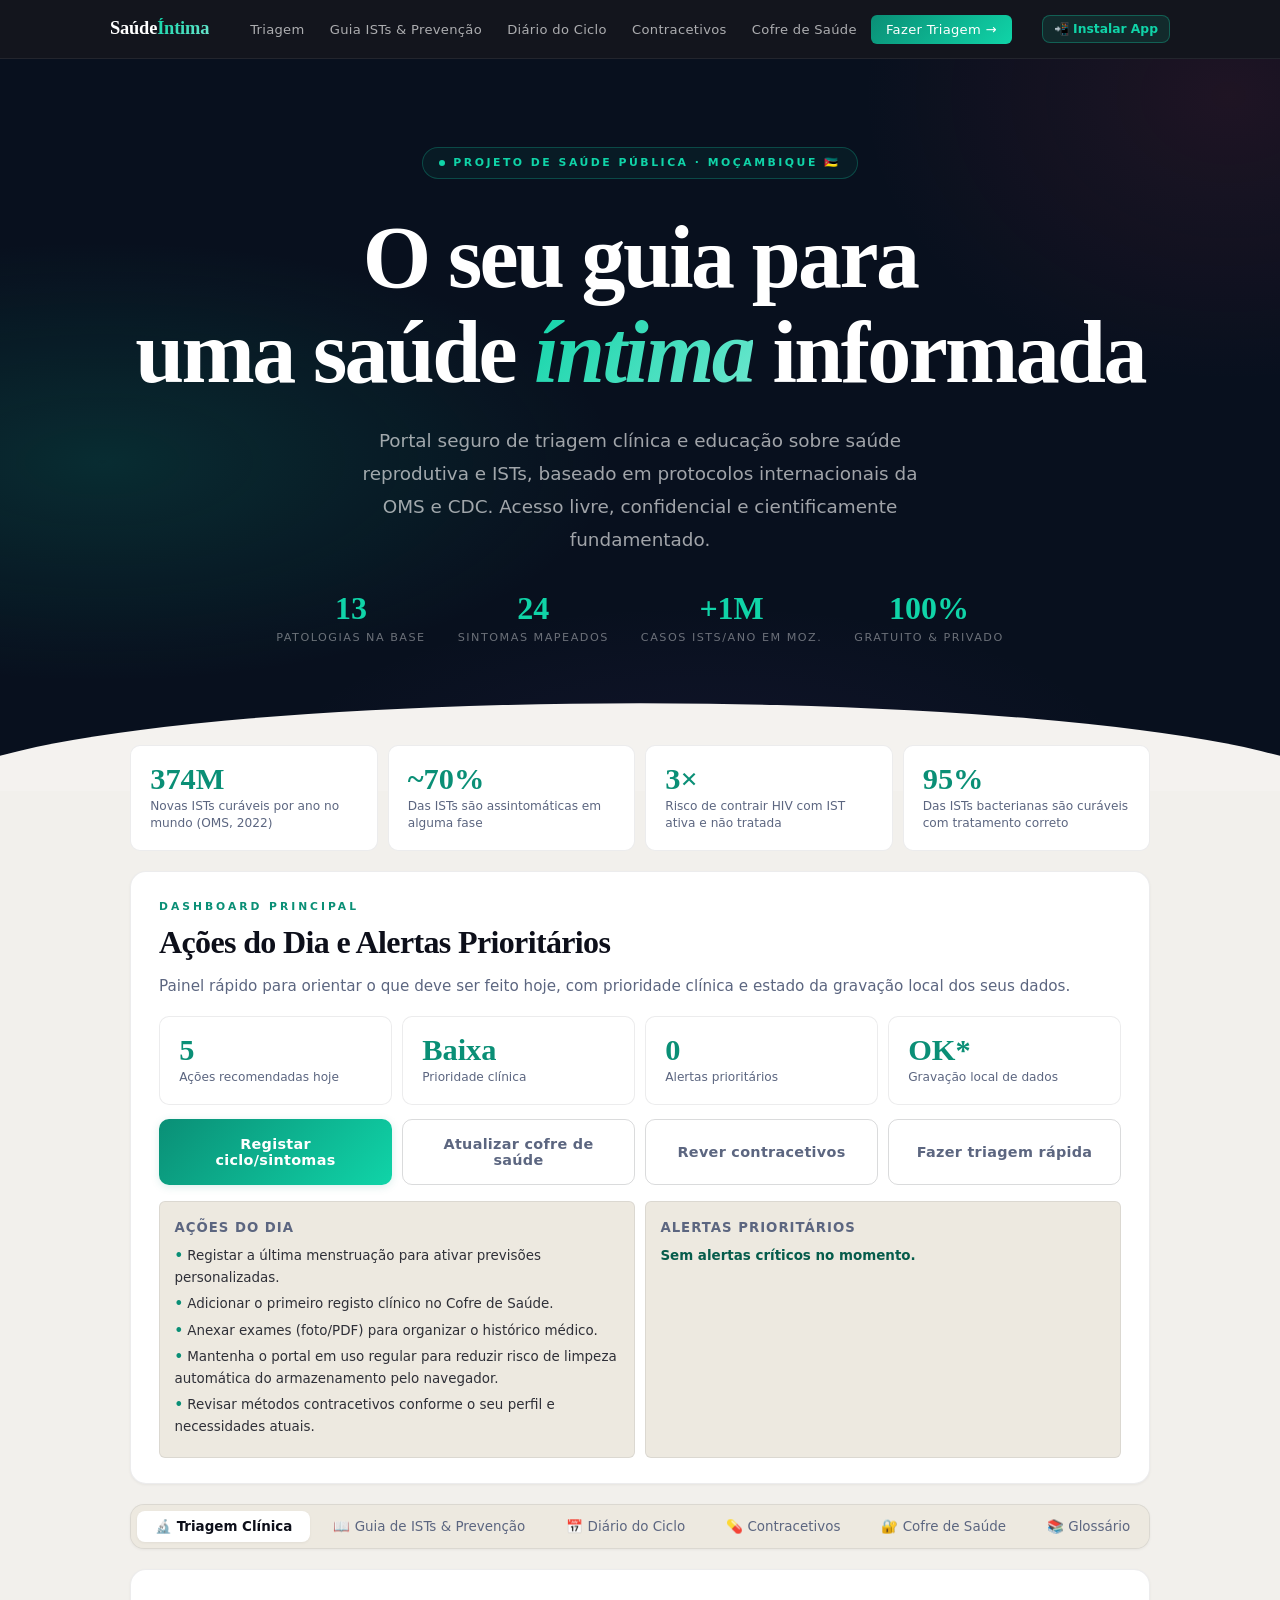
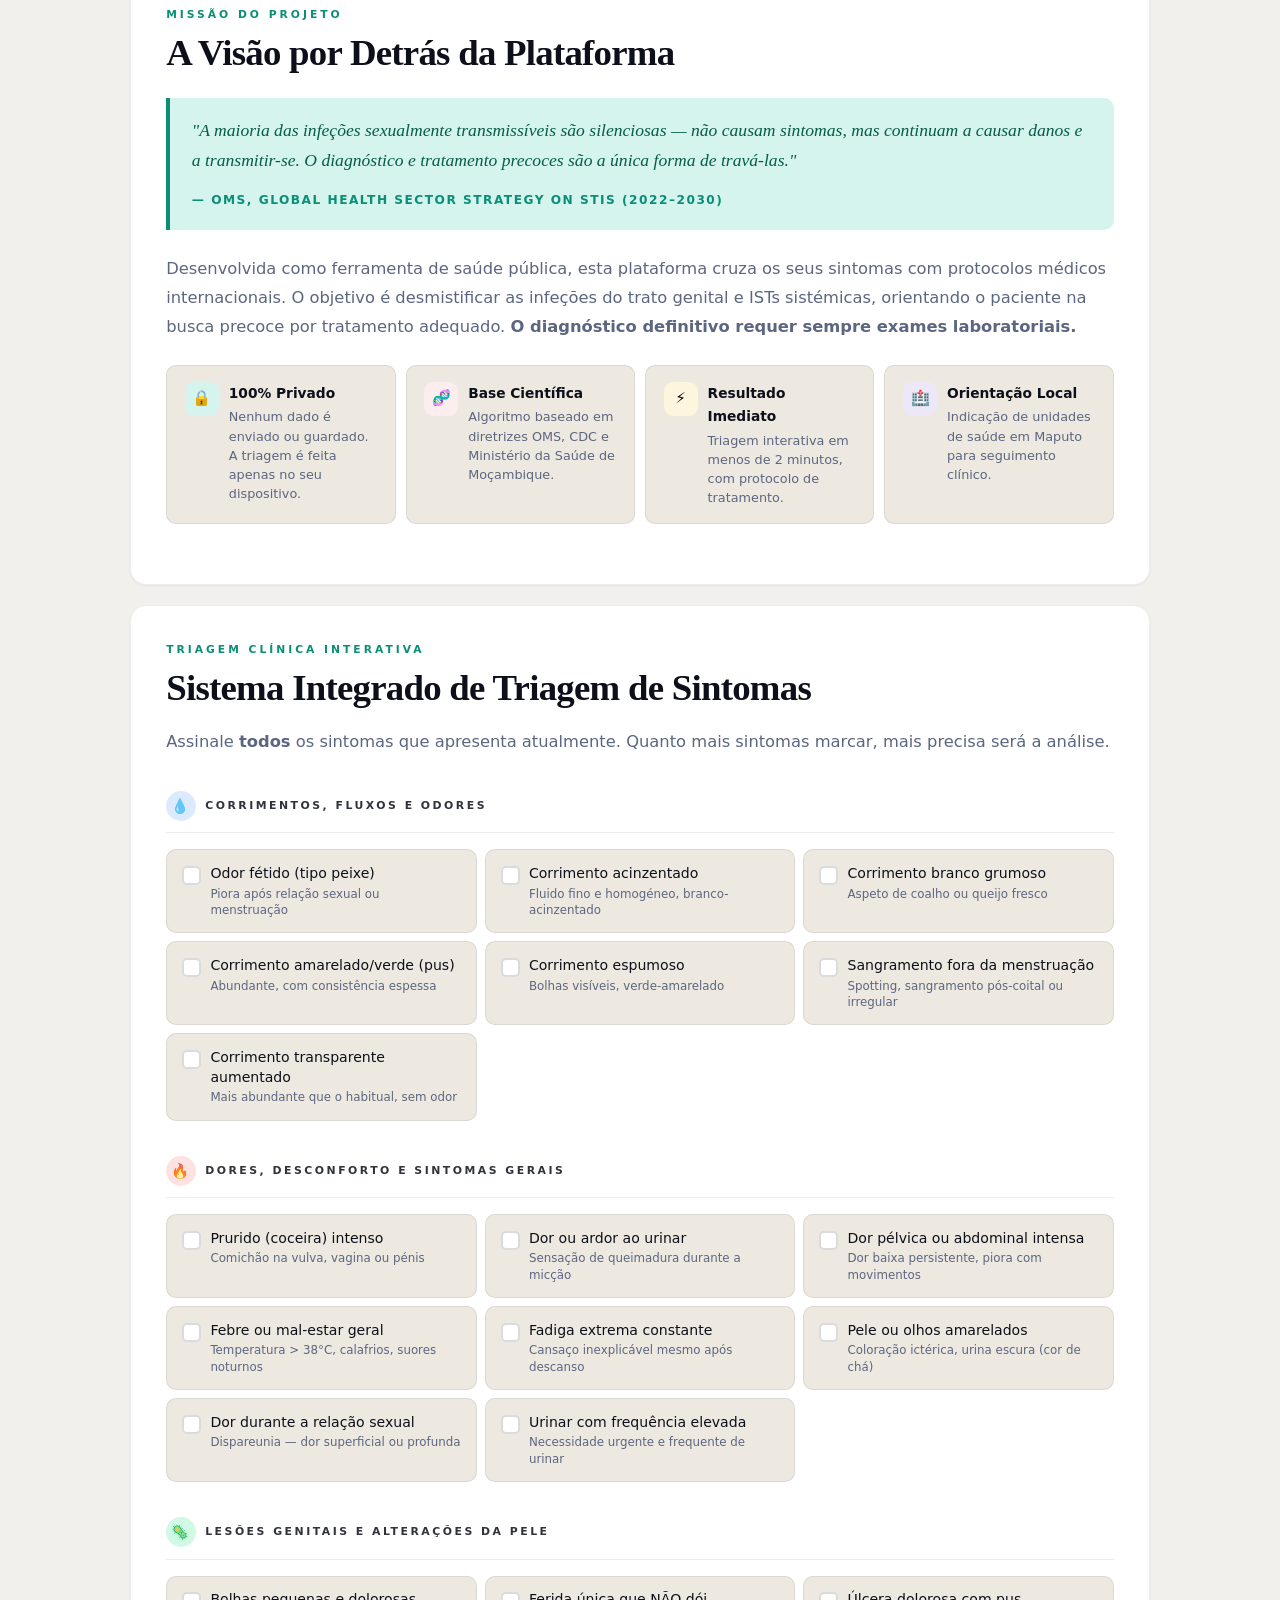
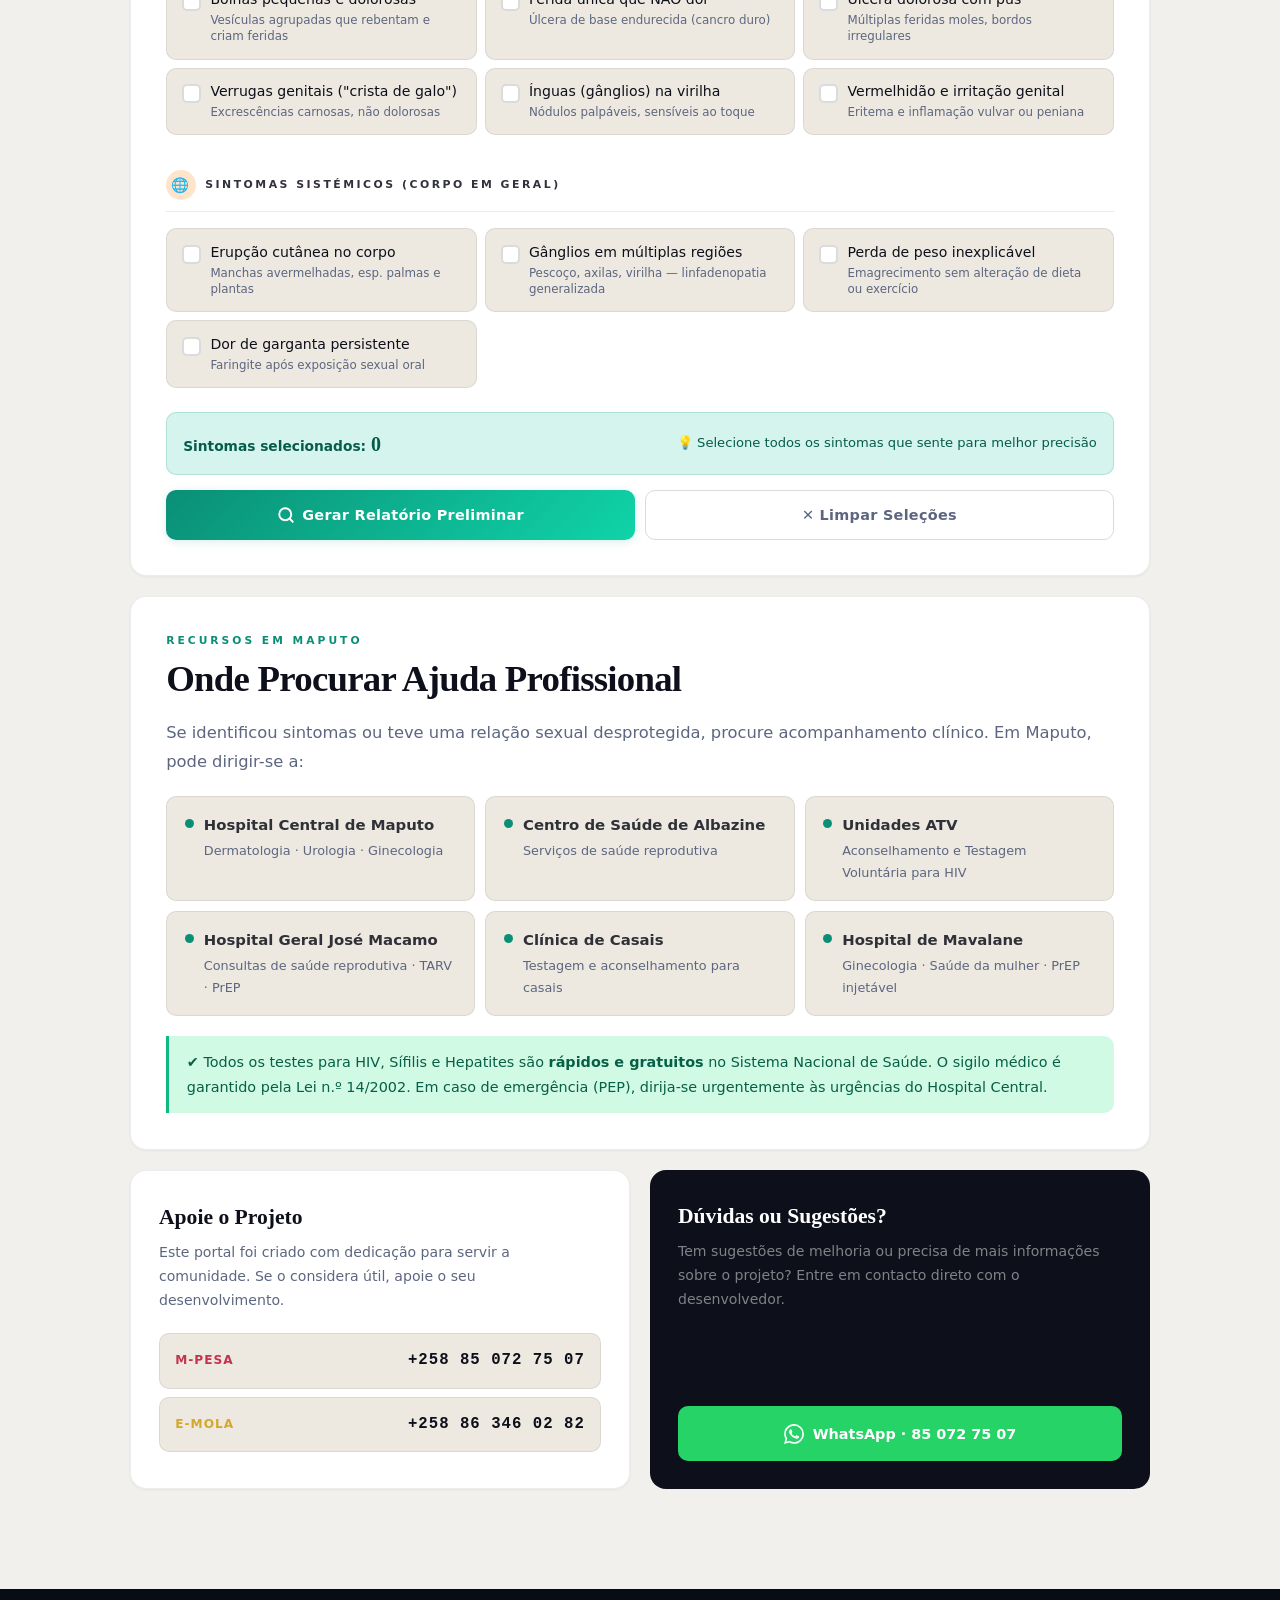
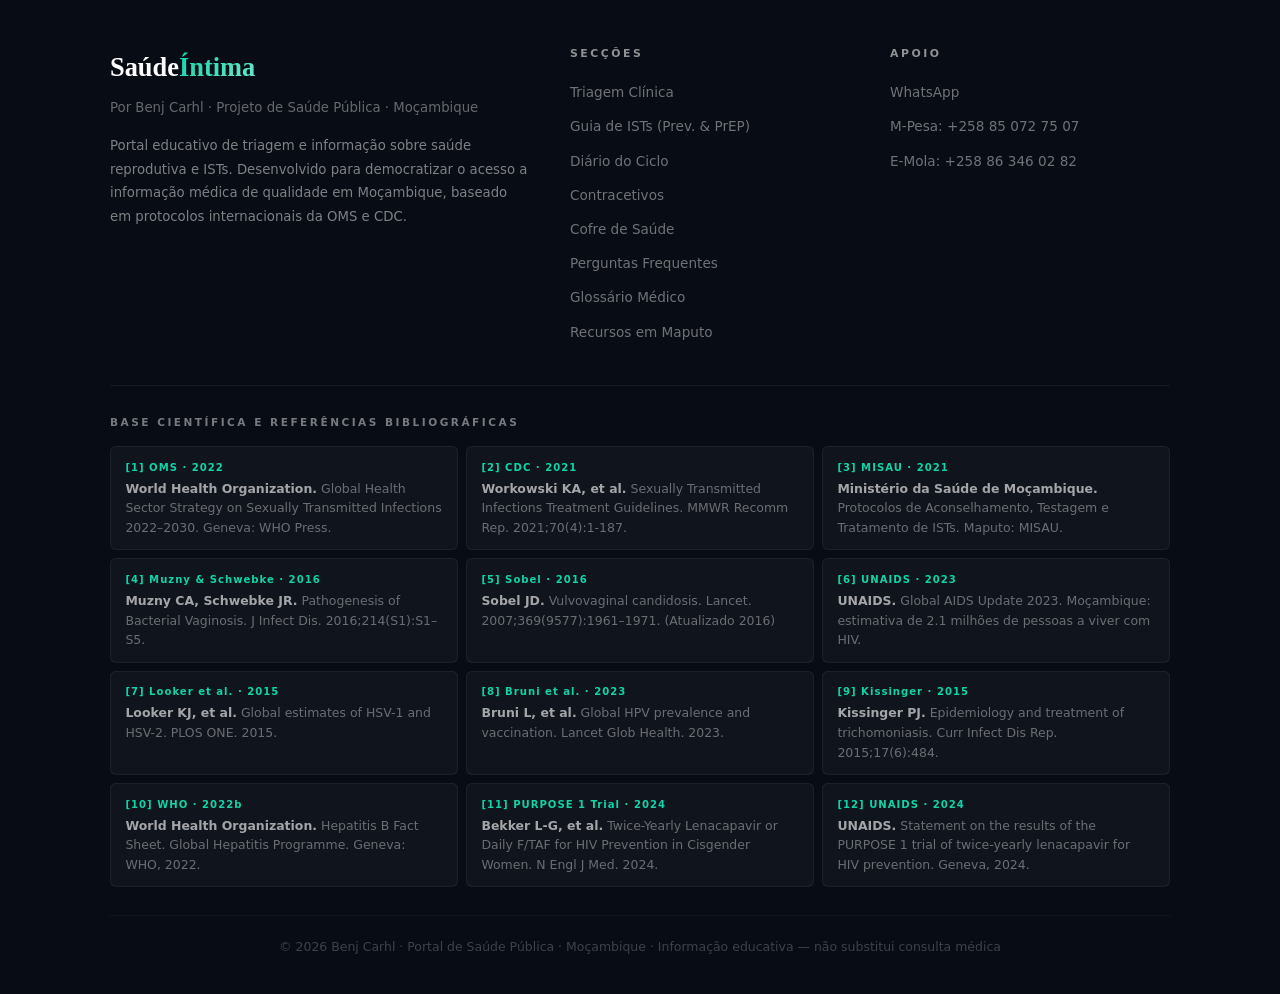
==== commit e58157c1: "Add files via upload" ====
--- a/index.html
+++ b/index.html
@@ -39,6 +39,10 @@
     <link rel="preconnect" href="https://fonts.gstatic.com" crossorigin>
     <link href="https://fonts.googleapis.com/css2?family=Playfair+Display:ital,wght@0,400;0,700;0,900;1,400;1,700&family=Outfit:wght@300;400;500;600;700&family=DM+Sans:ital,wght@0,300;0,400;0,500;0,600;1,400&display=swap" rel="stylesheet">
 
+    <!-- CSS Separado -->
+    <link rel="stylesheet" href="styles.css">
+
+    <!-- Google Analytics -->
     <script async src="https://www.googletagmanager.com/gtag/js?id=G-CLMQGQVDK5"></script>
     <script>
       window.dataLayer = window.dataLayer || [];
@@ -83,2696 +87,6 @@
         });
       }
     </script>
-
-    <style>
-        :root {
-            --ink: #0d0f1a;
-            --ink-80: rgba(13,15,26,0.85);
-            --ink-40: rgba(13,15,26,0.45);
-            --paper: #f4f2ef;
-            --paper-warm: #ede9e0;
-            --paper-card: #ffffff;
-            --teal: #0a8f76;
-            --teal-bright: #10d4a8;
-            --teal-light: #d4f4ed;
-            --teal-dark: #065c4b;
-            --rose: #c4334d;
-            --rose-light: #fcedef;
-            --gold: #d4a82a;
-            --gold-light: #fdf5dc;
-            --purple: #7042ab;
-            --purple-light: #ede8f7;
-            --prep-blue: #0e4f8e;
-            --prep-blue-bright: #1a79d4;
-            --prep-blue-light: #e2f0fc;
-            --prep-blue-dark: #08326a;
-            --slate: #5c6680;
-            --slate-light: #eaecf4;
-            --border: rgba(13,15,26,0.08);
-            --border-strong: rgba(13,15,26,0.15);
-            --shadow-xs: 0 1px 4px rgba(13,15,26,0.06);
-            --shadow-sm: 0 4px 14px rgba(13,15,26,0.08);
-            --shadow-md: 0 8px 32px rgba(13,15,26,0.11);
-            --shadow-lg: 0 20px 64px rgba(13,15,26,0.14);
-            --r: 20px;
-            --r-sm: 12px;
-            --r-xs: 7px;
-            --font-d: 'Playfair Display', Georgia, serif;
-            --font-b: 'DM Sans', 'Outfit', system-ui, sans-serif;
-            /* Modern accent gradient */
-            --grad-primary: linear-gradient(135deg, #0a8f76, #10d4a8);
-            --grad-rose: linear-gradient(135deg, #c4334d, #e85070);
-            --grad-gold: linear-gradient(135deg, #d4a82a, #f0c840);
-            --glow-teal: 0 0 24px rgba(16,212,168,0.2);
-            --glow-rose: 0 0 24px rgba(196,51,77,0.2);
-        }
-
-        *, *::before, *::after { box-sizing: border-box; margin: 0; padding: 0; }
-
-        html {
-            scroll-behavior: smooth;
-            scroll-padding-top: 68px;
-            -webkit-text-size-adjust: 100%;
-            text-size-adjust: 100%;
-        }
-
-        body {
-            font-family: var(--font-b);
-            background: #f2f0ec;
-            color: var(--ink);
-            line-height: 1.7;
-            font-size: 16px;
-            overflow-x: hidden;
-            min-height: 100vh;
-        }
-
-        img, svg, video, canvas {
-            max-width: 100%;
-            height: auto;
-        }
-
-        :focus-visible {
-            outline: 2px solid var(--teal-bright);
-            outline-offset: 3px;
-            border-radius: var(--r-xs);
-        }
-
-        /* ── NAV ── */
-        .topnav {
-            position: sticky;
-            top: 0;
-            z-index: 100;
-            background: rgba(12,14,22,0.96);
-            backdrop-filter: blur(12px);
-            -webkit-backdrop-filter: blur(12px);
-            border-bottom: 1px solid rgba(255,255,255,0.07);
-            padding: 0 1.5rem;
-        }
-
-        .topnav-inner {
-            position: relative;
-            max-width: 1060px;
-            margin: 0 auto;
-            height: 60px;
-            display: flex;
-            align-items: center;
-            justify-content: space-between;
-            gap: 1rem;
-        }
-
-        .nav-logo {
-            font-family: var(--font-d);
-            font-size: 1.2rem;
-            font-weight: 700;
-            color: #fff;
-            text-decoration: none;
-            letter-spacing: -0.01em;
-        }
-
-        .nav-logo span { background: linear-gradient(135deg, var(--teal-bright), #6ee7cf); -webkit-background-clip: text; -webkit-text-fill-color: transparent; background-clip: text; }
-
-        .nav-links {
-            display: flex;
-            align-items: center;
-            gap: 0.25rem;
-            list-style: none;
-        }
-
-        .nav-links a {
-            font-size: 0.82rem;
-            font-weight: 500;
-            letter-spacing: 0.3px;
-            color: rgba(255,255,255,0.65);
-            text-decoration: none;
-            padding: 6px 12px;
-            border-radius: var(--r-xs);
-            transition: color 0.2s, background 0.2s;
-        }
-
-        .nav-links a:hover { color: #fff; background: rgba(255,255,255,0.08); }
-        .nav-links .nav-cta {
-            background: var(--grad-primary);
-            color: #fff;
-            padding: 7px 16px;
-        }
-        .nav-links .nav-cta:hover { background: linear-gradient(135deg, #0a7a62, #0ec496); box-shadow: 0 4px 14px rgba(10,143,118,0.4); }
-
-        .mobile-menu-btn {
-            display: none;
-            border: 1px solid rgba(255,255,255,0.18);
-            background: rgba(255,255,255,0.08);
-            color: #fff;
-            border-radius: 12px;
-            padding: 0.85rem 1rem;
-            font-family: var(--font-b);
-            font-size: 0.92rem;
-            font-weight: 700;
-            letter-spacing: 0.3px;
-            cursor: pointer;
-            transition: background 0.2s, transform 0.2s;
-        }
-
-        .mobile-menu-btn:hover { background: rgba(255,255,255,0.14); }
-        .mobile-menu-btn[aria-expanded='true'] { background: rgba(18,196,158,0.22); }
-
-        .install-btn {
-            display: inline-flex;
-            align-items: center;
-            gap: 6px;
-            border: 1px solid rgba(18,196,158,0.35);
-            background: rgba(18,196,158,0.12);
-            color: var(--teal-bright);
-            border-radius: 9px;
-            padding: 7px 12px;
-            font-family: var(--font-b);
-            font-size: 0.78rem;
-            font-weight: 700;
-            letter-spacing: 0.3px;
-            cursor: pointer;
-            transition: background 0.2s, color 0.2s, border-color 0.2s;
-        }
-
-        .install-btn.show { background: rgba(18,196,158,0.18); color: #fff; border-color: rgba(18,196,158,0.5); }
-        .install-btn:hover { background: rgba(18,196,158,0.22); color: #fff; border-color: rgba(18,196,158,0.7); }
-
-        button, a, input, select, textarea { font-size: 1rem; touch-action: manipulation; -webkit-tap-highlight-color: transparent; }
-        .btn, .tracker-btn, .faq-question, .tab-btn, .mobile-menu-btn { transition: transform 0.18s ease, box-shadow 0.2s ease, background-color 0.2s ease; }
-        .btn:active, .tracker-btn:active, .mobile-menu-btn:active, .faq-question:active { transform: translateY(1px); }
-        .tracker-btn { min-width: 110px; }
-        .btn { min-height: 48px; }
-        .form-control { min-height: 44px; }
-
-        @media (max-width: 900px) {
-            .topnav-inner { flex-wrap: wrap; height: auto; padding: 0.65rem 1rem; }
-            .nav-logo { flex: 1 1 auto; min-width: 0; }
-            .install-btn { display: none !important; }
-            .hero { padding: 4rem 1rem 7rem; }
-            .hero-sub { max-width: 100%; }
-        }
-
-        @media (max-width: 800px) {
-            .mobile-menu-btn { display: inline-flex; }
-            .nav-links {
-                position: absolute;
-                top: calc(100% + 14px);
-                right: 1rem;
-                left: 1rem;
-                visibility: hidden;
-                opacity: 0;
-                transform: translateY(-8px);
-                flex-direction: column;
-                gap: 0.5rem;
-                padding: 1rem;
-                max-height: calc(100vh - 130px);
-                overflow-y: auto;
-                -webkit-overflow-scrolling: touch;
-                background: rgba(12,14,22,0.98);
-                border-radius: 18px;
-                border: 1px solid rgba(255,255,255,0.08);
-                box-shadow: 0 18px 35px rgba(0,0,0,0.22);
-                z-index: 110;
-                transition: opacity 0.22s ease, transform 0.22s ease, visibility 0.22s ease;
-                pointer-events: none;
-            }
-            .nav-links.show {
-                visibility: visible;
-                opacity: 1;
-                transform: none;
-                pointer-events: auto;
-            }
-            .nav-links li a { display: block; }
-            .nav-links li a {
-                display: block;
-                padding: 0.95rem 1rem;
-                border-radius: 14px;
-                background: rgba(255,255,255,0.03);
-            }
-            .nav-links .nav-cta { width: 100%; text-align: center; }
-            .install-btn { width: auto; justify-content: center; margin-top: 0.25rem; font-size: 0.72rem; padding: 6px 10px; }
-        }
-
-        /* ── HERO ── */
-        .hero {
-            background: #08101e;
-            background-image:
-                radial-gradient(ellipse 80% 60% at 8% 55%, rgba(10,143,118,0.28) 0%, transparent 50%),
-                radial-gradient(ellipse 55% 75% at 96% 5%, rgba(196,51,77,0.16) 0%, transparent 52%),
-                radial-gradient(ellipse 65% 45% at 55% 98%, rgba(112,66,171,0.13) 0%, transparent 52%),
-                radial-gradient(ellipse 40% 40% at 50% 50%, rgba(16,212,168,0.05) 0%, transparent 60%);
-            color: #fff;
-            padding: 6rem 1.5rem 10rem;
-            text-align: center;
-            position: relative;
-            overflow: hidden;
-        }
-
-        .hero::before {
-            content: '';
-            position: absolute;
-            inset: 0;
-            background-image: url("data:image/svg+xml,%3Csvg xmlns='http://www.w3.org/2000/svg' width='60' height='60'%3E%3Ccircle cx='1' cy='1' r='1' fill='rgba(255,255,255,0.025)'/%3E%3C/svg%3E");
-            pointer-events: none;
-        }
-
-        .hero::after {
-            content: '';
-            position: absolute;
-            bottom: -2px; left: 0; right: 0;
-            height: 100px;
-            background: var(--paper);
-            clip-path: ellipse(55% 100% at 50% 100%);
-            pointer-events: none;
-        }
-
-        .hero-badge {
-            display: inline-flex;
-            align-items: center;
-            gap: 8px;
-            font-size: 0.7rem;
-            font-weight: 600;
-            letter-spacing: 2.5px;
-            text-transform: uppercase;
-            color: var(--teal-bright);
-            border: 1px solid rgba(18,196,158,0.3);
-            padding: 7px 18px;
-            border-radius: 40px;
-            margin-bottom: 2.25rem;
-            background: rgba(18,196,158,0.07);
-            animation: fadeUp 0.6s ease both;
-        }
-
-        .hero-badge::before {
-            content: '';
-            width: 7px;
-            height: 7px;
-            background: var(--teal-bright);
-            border-radius: 50%;
-            animation: pulse 2s infinite;
-        }
-
-        @keyframes pulse {
-            0%,100% { opacity: 1; transform: scale(1); }
-            50% { opacity: 0.5; transform: scale(1.4); }
-        }
-
-        .hero h1 {
-            font-family: var(--font-d);
-            font-size: clamp(3rem, 8vw, 6rem);
-            font-weight: 900;
-            line-height: 1.05;
-            letter-spacing: -0.03em;
-            margin-bottom: 1.75rem;
-            animation: fadeUp 0.7s 0.1s ease both;
-        }
-
-        .hero h1 em {
-            font-style: italic;
-            background: linear-gradient(135deg, var(--teal-bright), #6ee7cf);
-            -webkit-background-clip: text;
-            -webkit-text-fill-color: transparent;
-            background-clip: text;
-        }
-
-        .hero-sub {
-            font-size: clamp(1rem, 2.5vw, 1.2rem);
-            color: rgba(255,255,255,0.65);
-            max-width: 620px;
-            margin: 0 auto 2.5rem;
-            font-weight: 300;
-            line-height: 1.8;
-            animation: fadeUp 0.7s 0.2s ease both;
-        }
-
-        .hero-stats {
-            display: flex;
-            justify-content: center;
-            gap: 2.5rem;
-            flex-wrap: wrap;
-            animation: fadeUp 0.7s 0.3s ease both;
-        }
-
-        .hero-stat { text-align: center; }
-
-        .hero-stat-num {
-            font-family: var(--font-d);
-            font-size: 2.2rem;
-            font-weight: 700;
-            color: #fff;
-            line-height: 1;
-        }
-
-        .hero-stat-label {
-            font-size: 0.72rem;
-            font-weight: 500;
-            letter-spacing: 1.5px;
-            text-transform: uppercase;
-            color: rgba(255,255,255,0.45);
-            margin-top: 4px;
-        }
-
-        .hero-stat-num span { color: var(--teal-bright); }
-
-        @keyframes fadeUp {
-            from { opacity: 0; transform: translateY(28px); }
-            to   { opacity: 1; transform: translateY(0); }
-        }
-
-        /* ── LAYOUT ── */
-        .container { max-width: 1060px; margin: 0 auto; padding: 0 1.25rem; }
-        .main-content { margin-top: -50px; padding-bottom: 6rem; position: relative; z-index: 10; isolation: isolate; }
-
-        /* ── TABS DE SECÇÃO ── */
-        .section-tabs {
-            display: flex;
-            gap: 6px;
-            padding: 8px;
-            background: var(--paper-warm);
-            border: 1px solid var(--border);
-            border-radius: calc(var(--r-sm) + 4px);
-            overflow-x: auto;
-            -webkit-overflow-scrolling: touch;
-            scrollbar-width: none;
-            margin-bottom: 1.5rem;
-            box-shadow: var(--shadow-xs);
-        }
-        .section-tabs::-webkit-scrollbar { display: none; }
-
-        .tab-btn {
-            flex: 0 0 auto;
-            padding: 9px 20px;
-            border: none;
-            border-radius: 10px;
-            background: transparent;
-            font-family: var(--font-b);
-            font-size: 0.85rem;
-            font-weight: 500;
-            color: var(--slate);
-            cursor: pointer;
-            transition: all 0.2s;
-            white-space: nowrap;
-            display: flex;
-            align-items: center;
-            gap: 6px;
-            scroll-snap-align: start;
-        }
-
-        .tab-btn.active {
-            background: #fff;
-            color: var(--ink);
-            box-shadow: var(--shadow-sm);
-            font-weight: 600;
-        }
-
-        .tab-btn:hover:not(.active) { background: rgba(255,255,255,0.5); color: var(--ink); }
-
-        .tab-panel {
-            display: none;
-            animation: fadeIn 0.4s ease;
-        }
-        .tab-panel.active {
-            display: block;
-        }
-
-        @keyframes fadeIn {
-            from { opacity: 0; transform: translateY(10px); }
-            to { opacity: 1; transform: translateY(0); }
-        }
-
-        /* ── CARDS GENÉRICOS ── */
-        .card {
-            background: var(--paper-card);
-            border: 1px solid var(--border);
-            border-radius: var(--r);
-            padding: clamp(1.6rem, 4vw, 2.5rem);
-            margin-bottom: 1.5rem;
-            box-shadow: var(--shadow-sm);
-            transition: box-shadow 0.3s ease;
-        }
-        .card:hover { box-shadow: var(--shadow-md); }
-
-        .eyebrow {
-            font-size: 0.68rem;
-            font-weight: 700;
-            letter-spacing: 3px;
-            text-transform: uppercase;
-            color: var(--teal);
-            margin-bottom: 0.6rem;
-        }
-
-        .card h2 {
-            font-family: var(--font-d);
-            font-size: clamp(1.7rem, 4vw, 2.5rem);
-            font-weight: 900;
-            line-height: 1.15;
-            letter-spacing: -0.02em;
-            color: var(--ink);
-            margin-bottom: 1.25rem;
-        }
-
-        .lead { font-size: 1.05rem; color: var(--slate); line-height: 1.8; }
-
-        /* ── CALLOUT/QUOTE ── */
-        .callout {
-            border-left: 4px solid var(--teal);
-            padding: 1.25rem 1.5rem;
-            margin: 1.75rem 0;
-            background: var(--teal-light);
-            border-radius: 0 var(--r-sm) var(--r-sm) 0;
-        }
-
-        .callout p {
-            font-family: var(--font-d);
-            font-size: 1.15rem;
-            font-style: italic;
-            color: var(--teal-dark);
-            line-height: 1.75;
-            margin-bottom: 0.75rem;
-        }
-
-        .callout cite {
-            font-size: 0.78rem;
-            font-style: normal;
-            font-weight: 700;
-            letter-spacing: 1.5px;
-            color: var(--teal);
-            text-transform: uppercase;
-        }
-
-        /* ── INFOBOX ── */
-        .infobox {
-            display: grid;
-            grid-template-columns: repeat(auto-fit, minmax(200px, 1fr));
-            gap: 12px;
-            margin: 1.75rem 0;
-        }
-
-        .infobox-item {
-            background: var(--paper-warm);
-            border: 1px solid var(--border);
-            border-radius: var(--r-sm);
-            padding: 1.1rem 1.25rem;
-            display: flex;
-            gap: 12px;
-            align-items: flex-start;
-            transition: box-shadow 0.2s, border-color 0.2s, transform 0.15s;
-        }
-        .infobox-item:hover { box-shadow: var(--shadow-xs); transform: translateY(-1px); border-color: var(--border-strong); }
-
-        .infobox-icon {
-            width: 36px;
-            height: 36px;
-            border-radius: 10px;
-            display: flex;
-            align-items: center;
-            justify-content: center;
-            font-size: 1rem;
-            flex-shrink: 0;
-        }
-
-        .ib-teal   { background: var(--teal-light); }
-        .ib-rose   { background: var(--rose-light); }
-        .ib-gold   { background: var(--gold-light); }
-        .ib-purple { background: var(--purple-light); }
-        .ib-blue   { background: var(--prep-blue-light); }
-
-        .infobox-text h4 {
-            font-size: 0.88rem;
-            font-weight: 700;
-            color: var(--ink);
-            margin-bottom: 2px;
-        }
-
-        .infobox-text p {
-            font-size: 0.82rem;
-            color: var(--slate);
-            line-height: 1.5;
-        }
-
-        /* ── RASTREIO DIÁRIO ── */
-        .tracker-btn {
-            background: var(--paper-card);
-            border: 1px solid var(--border);
-            color: var(--slate);
-            padding: 6px 14px;
-            border-radius: 20px;
-            font-size: 0.85rem;
-            font-family: var(--font-b);
-            cursor: pointer;
-            transition: all 0.2s ease;
-            -webkit-tap-highlight-color: transparent;
-        }
-
-        .tracker-btn.active {
-            background: var(--teal-light);
-            border-color: var(--teal);
-            color: var(--teal-dark);
-            font-weight: 600;
-        }
-
-        /* ── CICLO MODERNO ── */
-        .cycle-metrics-grid {
-            display: grid;
-            grid-template-columns: repeat(auto-fit, minmax(170px, 1fr));
-            gap: 10px;
-            margin-top: 1.5rem;
-        }
-
-        .cycle-dashboard {
-            margin-top: 1.75rem;
-            border: 1px solid var(--border);
-            border-radius: var(--r);
-            overflow: hidden;
-            box-shadow: var(--shadow-md);
-            background: var(--paper-card);
-        }
-
-        .cycle-dashboard-hero {
-            background:
-                radial-gradient(circle at 12% 20%, rgba(16,212,168,0.22), transparent 40%),
-                radial-gradient(circle at 88% 5%, rgba(212,168,42,0.2), transparent 36%),
-                radial-gradient(circle at 55% 85%, rgba(112,66,171,0.12), transparent 40%),
-                linear-gradient(135deg, #0c1220 0%, #0f2440 55%, #093350 100%);
-            color: #fff;
-            padding: 1.35rem;
-            display: grid;
-            grid-template-columns: minmax(220px, 0.95fr) minmax(260px, 1.05fr);
-            gap: 1rem;
-            align-items: stretch;
-        }
-
-        .cycle-day-core {
-            border: 1px solid rgba(255,255,255,0.16);
-            border-radius: 16px;
-            background: rgba(255,255,255,0.06);
-            padding: 1rem 1.05rem;
-            display: flex;
-            flex-direction: column;
-            justify-content: center;
-            min-height: 152px;
-        }
-
-        .cycle-kicker {
-            font-size: 0.72rem;
-            letter-spacing: 2px;
-            text-transform: uppercase;
-            color: rgba(255,255,255,0.72);
-            font-weight: 700;
-            margin-bottom: 6px;
-        }
-
-        .cycle-day-number {
-            font-family: var(--font-d);
-            font-size: clamp(1.9rem, 3.3vw, 2.6rem);
-            line-height: 1;
-            font-weight: 900;
-            margin-bottom: 8px;
-        }
-
-        .cycle-phase-text {
-            font-size: 0.9rem;
-            line-height: 1.5;
-            color: rgba(255,255,255,0.84);
-        }
-
-        .cycle-date-cards {
-            display: grid;
-            grid-template-columns: repeat(3, minmax(0, 1fr));
-            gap: 10px;
-        }
-
-        .cycle-date-card {
-            border: 1px solid rgba(255,255,255,0.14);
-            border-radius: 14px;
-            background: rgba(255,255,255,0.08);
-            padding: 0.85rem 0.85rem 0.78rem;
-            min-height: 92px;
-            display: flex;
-            flex-direction: column;
-            justify-content: center;
-        }
-
-        .cycle-date-label {
-            font-size: 0.67rem;
-            text-transform: uppercase;
-            letter-spacing: 1px;
-            color: rgba(255,255,255,0.7);
-            font-weight: 700;
-            margin-bottom: 6px;
-        }
-
-        .cycle-date-value {
-            font-size: 0.9rem;
-            font-weight: 700;
-            color: #fff;
-            line-height: 1.45;
-        }
-
-        .cycle-alert-strip {
-            padding: 0.95rem 1.15rem;
-            border-top: 1px solid rgba(192,52,74,0.22);
-            background: var(--rose-light);
-        }
-
-        .cycle-notify-wrap {
-            padding: 1rem 1.2rem;
-            border-top: 1px solid var(--border);
-            background: linear-gradient(180deg, rgba(11,140,114,0.06), rgba(11,140,114,0.01));
-        }
-
-        .cycle-notification-banner {
-            margin-bottom: 0.85rem;
-            padding: 0.9rem 1rem;
-            border-radius: var(--r-sm);
-            background: rgba(11,140,114,0.12);
-            color: var(--teal-dark);
-            font-size: 0.9rem;
-            line-height: 1.55;
-        }
-
-        .cycle-notify-actions {
-            display: grid;
-            grid-template-columns: repeat(auto-fit, minmax(140px, 1fr));
-            gap: 10px;
-        }
-
-        .cycle-tracker-shell {
-            padding: 1.2rem;
-            background: var(--paper-warm);
-            border-top: 1px solid var(--border);
-        }
-
-        .cycle-section-title {
-            font-size: 1rem;
-            color: var(--ink);
-            margin-bottom: 0.95rem;
-        }
-
-        .tracker-group {
-            margin-bottom: 0.9rem;
-            padding: 0.85rem;
-            border-radius: 12px;
-            border: 1px solid rgba(12,14,22,0.08);
-            background: rgba(255,255,255,0.66);
-        }
-
-        .tracker-group-title {
-            font-size: 0.74rem;
-            text-transform: uppercase;
-            letter-spacing: 1px;
-            color: var(--slate);
-            font-weight: 800;
-            margin-bottom: 8px;
-        }
-
-        .tracker-group-buttons {
-            display: flex;
-            flex-wrap: wrap;
-            gap: 8px;
-        }
-
-        .cycle-inputs-grid {
-            margin-top: 0.6rem;
-            display: grid;
-            grid-template-columns: repeat(auto-fit, minmax(220px, 1fr));
-            gap: 12px;
-            align-items: stretch;
-        }
-
-        .cycle-input-card {
-            border: 1px solid rgba(12,14,22,0.09);
-            border-radius: 12px;
-            background: #fff;
-            padding: 0.82rem 0.86rem;
-            display: flex;
-            flex-direction: column;
-            gap: 6px;
-        }
-
-        .cycle-input-card label {
-            font-size: 0.82rem;
-            font-weight: 700;
-            color: var(--ink);
-        }
-
-        .cycle-input-card input[type='range'] {
-            width: 100%;
-            accent-color: var(--teal);
-        }
-
-        .cycle-input-card-note textarea {
-            min-height: 90px;
-        }
-
-        .range-readout {
-            font-size: 0.78rem;
-            color: var(--slate);
-            margin-top: 2px;
-        }
-
-        .cycle-action-row {
-            margin-top: 0.95rem;
-        }
-
-        .btn-cycle-gold {
-            background: linear-gradient(135deg, var(--gold), #e6b822);
-            color: var(--ink);
-        }
-
-        .cycle-nutrition-shell {
-            padding: 1.1rem 1.2rem 1.2rem;
-            border-top: 1px solid var(--border);
-            background: var(--paper-card);
-        }
-
-        .cycle-nutrition-list {
-            list-style: none;
-            display: flex;
-            flex-direction: column;
-            gap: 8px;
-            font-size: 0.86rem;
-            color: var(--ink-80);
-        }
-
-        /* ══════════════════════════════════════════════
-           CALENDÁRIO DO CICLO — REDESIGN VISUAL PREMIUM
-           ══════════════════════════════════════════════ */
-
-        .cycle-calendar-shell {
-            margin-top: 2rem;
-            background: linear-gradient(160deg, #0d1520 0%, #13203a 45%, #0e1c2e 100%);
-            border: 1px solid rgba(18,196,158,0.18);
-            border-radius: 22px;
-            padding: 1.4rem;
-            box-shadow:
-                0 0 0 1px rgba(18,196,158,0.08),
-                0 16px 48px rgba(0,0,0,0.28),
-                0 4px 12px rgba(18,196,158,0.06);
-            overflow: hidden;
-            width: 100%;
-            box-sizing: border-box;
-            position: relative;
-        }
-
-        .cycle-calendar-shell::before {
-            content: '';
-            position: absolute;
-            top: -40px; right: -40px;
-            width: 200px; height: 200px;
-            background: radial-gradient(circle, rgba(18,196,158,0.12) 0%, transparent 70%);
-            pointer-events: none;
-        }
-
-        .cycle-calendar-shell::after {
-            content: '';
-            position: absolute;
-            bottom: -30px; left: -30px;
-            width: 160px; height: 160px;
-            background: radial-gradient(circle, rgba(192,52,74,0.10) 0%, transparent 70%);
-            pointer-events: none;
-        }
-
-        .cycle-calendar-top {
-            display: grid;
-            grid-template-columns: 44px 1fr 44px;
-            gap: 0.8rem;
-            align-items: center;
-            margin-bottom: 1rem;
-        }
-
-        .cycle-calendar-title-wrap {
-            text-align: center;
-            min-width: 0;
-        }
-
-        .cycle-calendar-title-wrap .cycle-kicker {
-            color: rgba(18,196,158,0.85);
-            letter-spacing: 1.5px;
-            font-size: 0.65rem;
-            margin-bottom: 4px;
-        }
-
-        .cycle-calendar-title {
-            font-family: var(--font-d);
-            font-size: clamp(1.1rem, 2.5vw, 1.5rem);
-            color: #fff;
-            font-weight: 800;
-            line-height: 1.2;
-            margin: 0;
-            letter-spacing: -0.01em;
-        }
-
-        .cycle-calendar-nav {
-            border: 1px solid rgba(255,255,255,0.15);
-            background: rgba(255,255,255,0.07);
-            color: rgba(255,255,255,0.8);
-            border-radius: 12px;
-            width: 44px;
-            height: 44px;
-            font-size: 1.1rem;
-            cursor: pointer;
-            transition: background 0.2s, border-color 0.2s, transform 0.15s;
-            display: flex;
-            align-items: center;
-            justify-content: center;
-        }
-
-        .cycle-calendar-nav:hover {
-            background: rgba(18,196,158,0.2);
-            border-color: rgba(18,196,158,0.5);
-            color: var(--teal-bright);
-            transform: scale(1.06);
-        }
-
-        .cycle-calendar-nav:active { transform: scale(0.95); }
-
-        .cycle-calendar-sub {
-            font-size: 0.82rem;
-            color: rgba(255,255,255,0.45);
-            line-height: 1.55;
-            margin-bottom: 1rem;
-            text-align: center;
-        }
-
-        .cycle-legend {
-            display: flex;
-            flex-wrap: wrap;
-            gap: 7px;
-            margin-bottom: 1rem;
-            justify-content: center;
-        }
-
-        .legend-chip {
-            font-size: 0.72rem;
-            color: rgba(255,255,255,0.75);
-            font-weight: 600;
-            display: inline-flex;
-            align-items: center;
-            gap: 5px;
-            border: 1px solid rgba(255,255,255,0.12);
-            border-radius: 999px;
-            padding: 4px 10px;
-            background: rgba(255,255,255,0.06);
-            backdrop-filter: blur(4px);
-        }
-
-        .legend-dot {
-            width: 10px;
-            height: 10px;
-            border-radius: 3px;
-            display: inline-block;
-            flex-shrink: 0;
-        }
-
-        .legend-dot.recorded  { background: #e84372; box-shadow: 0 0 6px rgba(232,67,114,0.5); }
-        .legend-dot.predicted { background: #f9c3ce; border: 1px solid #ef9fb0; }
-        .legend-dot.fertile   { background: var(--teal-bright); box-shadow: 0 0 6px rgba(18,196,158,0.4); }
-        .legend-dot.ovulation { background: #a78bfa; box-shadow: 0 0 6px rgba(167,139,250,0.5); }
-        .legend-dot.today     { background: #fff; border: 2px solid rgba(255,255,255,0.9); box-shadow: 0 0 6px rgba(255,255,255,0.4); }
-
-        /* HEADER DOS DIAS DA SEMANA */
-        .cycle-weekdays {
-            display: grid;
-            grid-template-columns: repeat(7, 1fr);
-            gap: 4px;
-            text-align: center;
-            margin-bottom: 6px;
-        }
-
-        .cycle-weekdays div {
-            font-size: 0.68rem;
-            font-weight: 800;
-            color: rgba(255,255,255,0.4);
-            letter-spacing: 0.5px;
-            padding: 4px 0;
-            text-transform: uppercase;
-        }
-
-        /* GRID DOS DIAS */
-        .calendar-days-grid {
-            display: grid;
-            grid-template-columns: repeat(7, minmax(0, 1fr));
-            gap: 4px;
-            width: 100%;
-        }
-
-        /* DIA BASE */
-        .calendar-day {
-            height: clamp(38px, 7vw, 46px);
-            border-radius: 10px;
-            display: flex;
-            align-items: center;
-            justify-content: center;
-            font-size: clamp(0.78rem, 2.5vw, 0.88rem);
-            color: rgba(255,255,255,0.55);
-            background: rgba(255,255,255,0.04);
-            font-weight: 500;
-            border: 1px solid rgba(255,255,255,0.05);
-            user-select: none;
-            cursor: default;
-            -webkit-tap-highlight-color: transparent;
-            transition: background 0.15s, transform 0.12s;
-        }
-
-        .calendar-day:not(.is-empty):hover {
-            background: rgba(255,255,255,0.09);
-            transform: scale(1.05);
-        }
-
-        .calendar-day.is-empty {
-            background: transparent;
-            border: none;
-            pointer-events: none;
-        }
-
-        /* MENSTRUAÇÃO REGISTADA — vermelho vibrante com brilho */
-        .calendar-day.is-recorded-period {
-            background: linear-gradient(135deg, #c0344a, #e84372);
-            color: #fff;
-            font-weight: 800;
-            border-color: rgba(232,67,114,0.4);
-            box-shadow: 0 2px 10px rgba(192,52,74,0.45), inset 0 1px 0 rgba(255,255,255,0.2);
-        }
-
-        /* MENSTRUAÇÃO PREVISTA — rosa suave com borda */
-        .calendar-day.is-predicted-period {
-            background: rgba(249,195,206,0.18);
-            color: #f9c3ce;
-            font-weight: 700;
-            border-color: rgba(249,195,206,0.35);
-            border-style: dashed;
-        }
-
-        /* JANELA FÉRTIL — teal translúcido brilhante */
-        .calendar-day.is-fertile {
-            background: rgba(18,196,158,0.18);
-            color: var(--teal-bright);
-            font-weight: 700;
-            border-color: rgba(18,196,158,0.4);
-            box-shadow: inset 0 0 0 1px rgba(18,196,158,0.2);
-        }
-
-        /* OVULAÇÃO — roxo vibrante com glow */
-        .calendar-day.is-ovulation {
-            background: linear-gradient(135deg, #6b3fa0, #a78bfa);
-            color: #fff;
-            font-weight: 800;
-            border-color: rgba(167,139,250,0.5);
-            box-shadow: 0 2px 10px rgba(107,63,160,0.45), inset 0 1px 0 rgba(255,255,255,0.2);
-        }
-
-        /* HOJE — anel branco luminoso */
-        .calendar-day.is-today {
-            box-shadow:
-                inset 0 0 0 2px rgba(255,255,255,0.9),
-                0 0 12px rgba(255,255,255,0.15);
-            color: #fff;
-            font-weight: 900;
-        }
-
-        /* UPCOMING OVERVIEW dentro do calendário — estilo dark */
-        .cycle-upcoming-overview {
-            margin-top: 1rem;
-            border: 1px solid rgba(255,255,255,0.1);
-            border-radius: 12px;
-            background: rgba(255,255,255,0.05);
-            padding: 0.9rem 1rem;
-        }
-
-        .cycle-overview-title {
-            font-size: 0.72rem;
-            text-transform: uppercase;
-            letter-spacing: 1.2px;
-            color: rgba(18,196,158,0.85);
-            font-weight: 800;
-            margin-bottom: 0.62rem;
-        }
-
-        .cycle-overview-grid {
-            display: grid;
-            grid-template-columns: repeat(auto-fit, minmax(220px, 1fr));
-            gap: 8px;
-        }
-
-        .cycle-overview-card {
-            background: rgba(255,255,255,0.06);
-            border: 1px solid rgba(255,255,255,0.08);
-            border-radius: 10px;
-            padding: 0.72rem 0.78rem;
-        }
-
-        .cycle-overview-month {
-            font-size: 0.79rem;
-            font-weight: 700;
-            color: rgba(255,255,255,0.9);
-            text-transform: capitalize;
-            margin-bottom: 6px;
-        }
-
-        .cycle-overview-line {
-            font-size: 0.75rem;
-            color: rgba(255,255,255,0.5);
-            line-height: 1.5;
-            margin-bottom: 3px;
-        }
-
-        /* MINI-MESES dentro do calendário */
-        .cycle-months-shell { margin-top: 1rem; }
-
-        .cycle-months-title {
-            font-size: 0.72rem;
-            text-transform: uppercase;
-            letter-spacing: 1px;
-            color: rgba(255,255,255,0.45);
-            font-weight: 800;
-            margin-bottom: 8px;
-        }
-
-        .cycle-multi-month-view {
-            display: grid;
-            grid-template-columns: repeat(auto-fit, minmax(210px, 1fr));
-            gap: 10px;
-        }
-
-        .cycle-mini-month-card {
-            border: 1px solid rgba(255,255,255,0.08);
-            border-radius: 10px;
-            padding: 0.62rem;
-            background: rgba(255,255,255,0.04);
-        }
-
-        .cycle-mini-month-head {
-            display: flex;
-            justify-content: space-between;
-            align-items: center;
-            margin-bottom: 6px;
-        }
-
-        .cycle-mini-month-name {
-            font-size: 0.78rem;
-            font-weight: 700;
-            color: rgba(255,255,255,0.8);
-        }
-
-        .cycle-mini-day.is-recorded-period  { background: #e84372; color: #fff; font-weight: 700; }
-        .cycle-mini-day.is-predicted-period { background: rgba(249,195,206,0.2); color: #f9c3ce; font-weight: 700; border: 1px dashed rgba(249,195,206,0.4); }
-        .cycle-mini-day.is-fertile          { background: rgba(18,196,158,0.22); color: var(--teal-bright); border-color: rgba(18,196,158,0.4); font-weight: 700; }
-        .cycle-mini-day.is-ovulation        { background: #6b3fa0; color: #fff; font-weight: 700; }
-        .cycle-mini-day.is-today            { box-shadow: inset 0 0 0 1px rgba(255,255,255,0.9); color: #fff; }
-        .cycle-mini-day.is-empty            { background: transparent; border: none; }
-
-        /* BREAKPOINTS CALENDAR */
-        @media (max-width: 520px) {
-            .cycle-calendar-shell { padding: 1rem 0.85rem; border-radius: 18px; }
-            .cycle-calendar-top {
-                grid-template-columns: 38px 1fr 38px;
-                gap: 0.4rem;
-            }
-            .cycle-calendar-nav {
-                width: 38px;
-                height: 38px;
-                font-size: 0.95rem;
-                border-radius: 10px;
-            }
-            .legend-chip {
-                font-size: 0.66rem;
-                padding: 3px 8px;
-            }
-            .cycle-legend { gap: 5px; }
-            .calendar-days-grid { gap: 3px; }
-            .cycle-weekdays { gap: 3px; }
-        }
-
-        @media (max-width: 360px) {
-            .cycle-calendar-shell { padding: 0.75rem 0.6rem; }
-            .cycle-calendar-nav { width: 34px; height: 34px; }
-            .cycle-calendar-top { grid-template-columns: 34px 1fr 34px; gap: 0.3rem; }
-        }
-
-        .cycle-mini-weekdays,
-        .cycle-mini-days-grid {
-            display: grid;
-            grid-template-columns: repeat(7, 1fr);
-            gap: 3px;
-        }
-
-        .cycle-mini-weekdays span {
-            font-size: 0.62rem;
-            color: rgba(255,255,255,0.4);
-            text-align: center;
-        }
-
-        .cycle-mini-day {
-            height: 20px;
-            border-radius: 6px;
-            font-size: 0.68rem;
-            display: flex;
-            align-items: center;
-            justify-content: center;
-            background: rgba(255,255,255,0.04);
-            color: rgba(255,255,255,0.45);
-            border: 1px solid transparent;
-        }
-
-        .cycle-form-shell {
-            border: 1px solid var(--border);
-            border-radius: var(--r-sm);
-            overflow: hidden;
-            box-shadow: var(--shadow-sm);
-        }
-
-        .cycle-form-head {
-            padding: 1rem 1.1rem;
-            color: #fff;
-            background: linear-gradient(135deg, var(--teal-dark), var(--teal));
-        }
-
-        .cycle-form-title {
-            font-size: 1.05rem;
-            font-family: var(--font-d);
-            font-weight: 800;
-        }
-
-        .cycle-form-sub {
-            font-size: 0.83rem;
-            color: rgba(255,255,255,0.88);
-            margin-top: 3px;
-            line-height: 1.45;
-        }
-
-        .cycle-form-body {
-            padding: 1rem 1.1rem 1.1rem;
-            background: #fff;
-        }
-
-        .cycle-reg-grid {
-            display: grid;
-            grid-template-columns: repeat(auto-fit, minmax(180px, 1fr));
-            gap: 12px;
-        }
-
-        .cycle-history-shell {
-            margin-top: 1.7rem;
-        }
-
-        .cycle-history-head {
-            display: flex;
-            justify-content: space-between;
-            align-items: center;
-            margin-bottom: 0.75rem;
-            gap: 10px;
-            flex-wrap: wrap;
-        }
-
-        .cycle-history-title {
-            font-size: 1.15rem;
-            color: var(--ink);
-        }
-
-        .cycle-clear-history {
-            background: none;
-            border: none;
-            color: var(--rose);
-            font-size: 0.8rem;
-            font-weight: 700;
-            cursor: pointer;
-        }
-
-        .cycle-history-list {
-            background: var(--paper-warm);
-            padding: 1rem;
-            border-radius: var(--r-sm);
-            border: 1px solid var(--border);
-        }
-
-        .cycle-daily-summary-shell {
-            margin-top: 1.25rem;
-        }
-
-        .cycle-daily-insights {
-            display: grid;
-            grid-template-columns: repeat(auto-fit, minmax(160px, 1fr));
-            gap: 8px;
-            margin-bottom: 0.7rem;
-        }
-
-        .cycle-daily-history {
-            background: var(--paper-card);
-            border: 1px solid var(--border);
-            border-radius: var(--r-sm);
-            padding: 1rem;
-            max-height: 360px;
-            overflow: auto;
-        }
-
-        @media (max-width: 980px) {
-            .cycle-dashboard-hero {
-                grid-template-columns: 1fr;
-            }
-            .cycle-date-cards {
-                grid-template-columns: repeat(2, minmax(0, 1fr));
-            }
-        }
-
-        @media (max-width: 720px) {
-            .cycle-dashboard,
-            .cycle-calendar-shell,
-            .cycle-form-shell {
-                border-radius: 14px;
-            }
-            .cycle-calendar-shell {
-                padding: 0.95rem;
-            }
-            .cycle-weekdays div {
-                font-size: 0.65rem;
-            }
-            .calendar-day {
-                border-radius: 8px;
-            }
-            .cycle-upcoming-overview {
-                padding: 0.8rem 0.75rem;
-            }
-            .cycle-overview-grid {
-                grid-template-columns: 1fr;
-            }
-            .cycle-inputs-grid {
-                grid-template-columns: 1fr;
-            }
-            .cycle-action-row .btn {
-                width: 100%;
-                flex: 1 1 100%;
-            }
-        }
-
-        @media (max-width: 520px) {
-            .cycle-dashboard-hero,
-            .cycle-tracker-shell,
-            .cycle-notify-wrap,
-            .cycle-nutrition-shell {
-                padding: 0.9rem;
-            }
-            .cycle-date-cards {
-                grid-template-columns: 1fr;
-            }
-            .cycle-day-number {
-                font-size: 2rem;
-            }
-        }
-
-        /* ── IST GUIDE CARDS ── */
-        .guide-grid {
-            display: grid;
-            grid-template-columns: repeat(auto-fill, minmax(290px, 1fr));
-            gap: 1rem;
-            margin-top: 1.5rem;
-        }
-
-        .guide-card {
-            border: 1px solid var(--border);
-            border-radius: var(--r-sm);
-            overflow: hidden;
-            transition: box-shadow 0.2s, transform 0.2s;
-            cursor: default;
-            display: flex;
-            flex-direction: column;
-        }
-
-        .guide-card:hover { box-shadow: var(--shadow-md); transform: translateY(-3px); }
-
-        .guide-card-header {
-            padding: 1rem 1.25rem 0.8rem;
-            display: flex;
-            align-items: center;
-            justify-content: space-between;
-        }
-
-        .guide-card-name {
-            font-family: var(--font-d);
-            font-size: 1.1rem;
-            font-weight: 700;
-            color: #fff;
-        }
-
-        .guide-card-body {
-            padding: 1rem 1.25rem;
-            background: var(--paper-card);
-            flex: 1;
-            display: flex;
-            flex-direction: column;
-        }
-
-        .guide-tag {
-            display: inline-block;
-            padding: 3px 10px;
-            border-radius: 40px;
-            font-size: 0.65rem;
-            font-weight: 700;
-            letter-spacing: 1px;
-            text-transform: uppercase;
-        }
-
-        .gt-ist    { background: rgba(192,52,74,0.15); color: #c0344a; }
-        .gt-viral  { background: rgba(201,162,39,0.15); color: #a0801a; }
-        .gt-flora  { background: rgba(11,140,114,0.15); color: var(--teal-dark); }
-
-        .guide-row { display: flex; flex-direction: column; gap: 6px; margin-top: 10px; flex: 1; }
-
-        .guide-fact {
-            display: flex;
-            gap: 8px;
-            align-items: flex-start;
-            font-size: 0.83rem;
-            color: var(--slate);
-            line-height: 1.5;
-        }
-
-        .guide-fact-label {
-            font-weight: 700;
-            color: var(--ink);
-            min-width: 80px;
-            flex-shrink: 0;
-        }
-
-        .guide-cite {
-            font-size: 0.72rem;
-            color: var(--teal);
-            font-style: italic;
-            margin-top: 12px;
-            padding-top: 8px;
-            border-top: 1px solid var(--border);
-        }
-
-        /* ── TRIAGEM ── */
-        .category-label {
-            display: flex;
-            align-items: center;
-            gap: 10px;
-            font-size: 0.7rem;
-            font-weight: 700;
-            letter-spacing: 2.5px;
-            text-transform: uppercase;
-            color: var(--ink-80);
-            margin: 2.5rem 0 1.1rem;
-            padding-bottom: 0.75rem;
-            border-bottom: 1px solid var(--border);
-        }
-
-        .cat-icon {
-            width: 32px;
-            height: 32px;
-            border-radius: 50%;
-            display: flex;
-            align-items: center;
-            justify-content: center;
-            font-size: 0.95rem;
-            flex-shrink: 0;
-        }
-
-        .cat-blue   { background: #dbeafe; }
-        .cat-red    { background: #fee2e2; }
-        .cat-green  { background: #d1fae5; }
-        .cat-orange { background: #ffe4cc; }
-
-        .symptoms-grid {
-            display: grid;
-            grid-template-columns: repeat(auto-fill, minmax(230px, 1fr));
-            gap: 9px;
-        }
-
-        .symptom-item {
-            background: var(--paper-warm);
-            border: 1.5px solid var(--border);
-            padding: 0.9rem 1rem;
-            border-radius: var(--r-sm);
-            cursor: pointer;
-            display: flex;
-            align-items: flex-start;
-            gap: 10px;
-            transition: border-color 0.18s, background 0.18s, transform 0.15s, box-shadow 0.18s;
-            user-select: none;
-            -webkit-tap-highlight-color: transparent;
-            position: relative;
-        }
-
-        .symptom-item:hover {
-            border-color: var(--teal);
-            background: var(--teal-light);
-            transform: translateY(-1px);
-            box-shadow: var(--shadow-xs);
-        }
-
-        .symptom-item.selected {
-            border-color: var(--teal);
-            background: linear-gradient(135deg, var(--teal-light), rgba(212,244,237,0.5));
-            box-shadow: 0 2px 10px rgba(10,143,118,0.12);
-        }
-
-        .symptom-item.selected .s-check { background: var(--teal); border-color: var(--teal); }
-        .symptom-item.selected .s-check::after { display: block; }
-
-        .s-check {
-            width: 20px;
-            height: 20px;
-            border: 2px solid var(--border-strong);
-            border-radius: 5px;
-            flex-shrink: 0;
-            margin-top: 2px;
-            transition: all 0.15s;
-            position: relative;
-            background: #fff;
-        }
-
-        .s-check::after {
-            content: '';
-            display: none;
-            position: absolute;
-            top: 2px; left: 5px;
-            width: 6px; height: 10px;
-            border: 2px solid #fff;
-            border-top: none;
-            border-left: none;
-            transform: rotate(45deg);
-        }
-
-        .symptom-item input[type="checkbox"] {
-            position: absolute;
-            opacity: 0;
-            width: 0;
-            height: 0;
-        }
-
-        .s-label { display: flex; flex-direction: column; gap: 2px; }
-        .s-name { font-size: 0.9rem; font-weight: 500; color: var(--ink); line-height: 1.4; }
-        .s-hint { font-size: 0.75rem; color: var(--slate); line-height: 1.4; }
-
-        /* ── SELECTOR ACTIONS ── */
-        .selection-bar {
-            display: flex;
-            align-items: center;
-            justify-content: space-between;
-            padding: 0.9rem 1.1rem;
-            background: var(--teal-light);
-            border: 1px solid rgba(11,140,114,0.2);
-            border-radius: var(--r-sm);
-            margin-top: 1.75rem;
-            flex-wrap: wrap;
-            gap: 10px;
-        }
-
-        .sel-count {
-            font-size: 0.88rem;
-            font-weight: 600;
-            color: var(--teal-dark);
-        }
-
-        .sel-count span {
-            font-family: var(--font-d);
-            font-size: 1.3rem;
-            font-weight: 700;
-        }
-
-        /* ── BOTÕES ── */
-        .action-row {
-            display: flex;
-            gap: 12px;
-            margin-top: 1rem;
-            flex-wrap: wrap;
-        }
-
-        .btn {
-            flex: 1 1 200px;
-            padding: 1.05rem 1.5rem;
-            border: none;
-            border-radius: var(--r-sm);
-            font-family: var(--font-b);
-            font-size: 0.92rem;
-            font-weight: 700;
-            letter-spacing: 0.3px;
-            cursor: pointer;
-            transition: all 0.2s ease;
-            display: flex;
-            align-items: center;
-            justify-content: center;
-            gap: 8px;
-            -webkit-tap-highlight-color: transparent;
-        }
-
-        .btn-primary {
-            background: var(--grad-primary);
-            color: #fff;
-            box-shadow: 0 2px 10px rgba(10,143,118,0.18);
-        }
-        .btn-primary:hover { background: linear-gradient(135deg, #087a64, #0eb898); box-shadow: 0 6px 22px rgba(10,143,118,0.32); transform: translateY(-1px); }
-
-        .btn-primary:disabled {
-            opacity: 0.6;
-            cursor: not-allowed;
-            transform: none;
-        }
-
-        .btn-primary:active:not(:disabled) { transform: scale(0.98); }
-
-        .btn-ghost {
-            background: transparent;
-            border: 1.5px solid var(--border-strong);
-            color: var(--slate);
-        }
-
-        .btn-ghost:hover { background: var(--slate-light); border-color: var(--slate); color: var(--ink); }
-
-        /* ── RESULTADOS ── */
-        #results-area { display: none; margin-top: 2.5rem; animation: fadeIn 0.5s ease; }
-
-        .results-header {
-            display: flex;
-            align-items: flex-end;
-            justify-content: space-between;
-            flex-wrap: wrap;
-            gap: 12px;
-            margin-bottom: 1.5rem;
-            padding-bottom: 1rem;
-            border-bottom: 1px solid var(--border);
-        }
-
-        .results-title {
-            font-family: var(--font-d);
-            font-size: 1.8rem;
-            font-weight: 900;
-            color: var(--ink);
-            letter-spacing: -0.02em;
-        }
-
-        .results-subtitle { font-size: 0.85rem; color: var(--slate); margin-top: 2px; }
-
-        .disclaimer-bar {
-            background: var(--rose-light);
-            border: 1px solid rgba(192,52,74,0.18);
-            border-left: 4px solid var(--rose);
-            border-radius: 0 var(--r-sm) var(--r-sm) 0;
-            padding: 1rem 1.25rem;
-            color: #7a1828;
-            font-size: 0.87rem;
-            font-weight: 500;
-            margin-bottom: 1.5rem;
-            display: flex;
-            align-items: flex-start;
-            gap: 10px;
-        }
-
-        #diagnosticos-container { display: flex; flex-direction: column; gap: 1.25rem; }
-
-        .diagnosis-card {
-            background: var(--paper-card);
-            border: 1px solid var(--border);
-            border-radius: var(--r);
-            overflow: hidden;
-            box-shadow: var(--shadow-sm);
-            transition: box-shadow 0.2s;
-            animation: fadeIn 0.4s ease both;
-        }
-
-        .diagnosis-card:hover { box-shadow: var(--shadow-md); }
-        .diagnosis-card.top-match { border-color: var(--teal-bright); border-width: 1.5px; }
-
-        .diagnosis-top-bar {
-            padding: 1.3rem 1.75rem;
-            display: flex;
-            align-items: center;
-            justify-content: space-between;
-            flex-wrap: wrap;
-            gap: 10px;
-            background: var(--ink);
-        }
-
-        .diagnosis-top-bar.top-match {
-            background: linear-gradient(100deg, var(--teal-dark) 0%, var(--teal) 60%, var(--teal-bright) 100%);
-        }
-
-        .diag-name-wrap { display: flex; flex-direction: column; gap: 4px; }
-
-        .diagnosis-name {
-            font-family: var(--font-d);
-            font-size: 1.5rem;
-            font-weight: 900;
-            color: #fff;
-            letter-spacing: -0.02em;
-        }
-
-        .diag-patogen {
-            font-size: 0.78rem;
-            color: rgba(255,255,255,0.55);
-            font-style: italic;
-        }
-
-        .badge-row { display: flex; gap: 7px; flex-wrap: wrap; align-items: center; }
-
-        .badge {
-            display: inline-block;
-            padding: 4px 12px;
-            border-radius: 40px;
-            font-size: 0.68rem;
-            font-weight: 700;
-            letter-spacing: 1px;
-            text-transform: uppercase;
-        }
-
-        .badge-ist    { background: rgba(192,52,74,0.25);  color: #f4a0ae; }
-        .badge-flora  { background: rgba(11,140,114,0.25); color: #6ee7cf; }
-        .badge-viral  { background: rgba(201,162,39,0.25); color: #f5d679; }
-        .badge-top    { background: rgba(255,255,255,0.15); color: #fff; }
-        .badge-match  { background: rgba(255,255,255,0.08); color: rgba(255,255,255,0.7); font-size: 0.65rem; }
-
-        .diagnosis-body {
-            padding: 1.5rem 1.75rem;
-            display: grid;
-            grid-template-columns: 1fr 1fr;
-            gap: 1.25rem;
-        }
-
-        @media (max-width: 600px) {
-            .diagnosis-body { grid-template-columns: 1fr; padding: 1rem; }
-        }
-
-        @media (max-width: 600px) { .diagnosis-body { grid-template-columns: 1fr; } }
-
-        .info-block { display: flex; flex-direction: column; gap: 5px; }
-
-        .info-label {
-            font-size: 0.66rem;
-            font-weight: 700;
-            letter-spacing: 2.5px;
-            text-transform: uppercase;
-            color: var(--teal);
-        }
-
-        .info-text { font-size: 0.92rem; color: var(--slate); line-height: 1.65; }
-
-        .treatment-block {
-            grid-column: 1 / -1;
-            background: var(--teal-light);
-            border-radius: var(--r-sm);
-            padding: 1rem 1.25rem;
-            display: flex;
-            gap: 12px;
-            align-items: flex-start;
-        }
-
-        .treatment-icon {
-            width: 34px;
-            height: 34px;
-            background: var(--teal);
-            border-radius: 50%;
-            display: flex;
-            align-items: center;
-            justify-content: center;
-            flex-shrink: 0;
-            font-size: 0.9rem;
-            color: #fff;
-        }
-
-        .treatment-text { font-size: 0.92rem; color: var(--teal-dark); font-weight: 500; line-height: 1.65; }
-        .treatment-text strong {
-            display: block;
-            font-size: 0.66rem;
-            letter-spacing: 2px;
-            text-transform: uppercase;
-            color: var(--teal);
-            margin-bottom: 4px;
-            font-weight: 700;
-        }
-
-        .diag-cite {
-            grid-column: 1 / -1;
-            font-size: 0.75rem;
-            color: rgba(12,14,22,0.35);
-            font-style: italic;
-            padding-top: 0.5rem;
-            border-top: 1px solid var(--border);
-        }
-
-        /* ── PREVENÇÃO ── */
-        .prevention-grid {
-            display: grid;
-            grid-template-columns: repeat(auto-fill, minmax(240px, 1fr));
-            gap: 12px;
-            margin-top: 1.5rem;
-        }
-
-        .prev-item {
-            background: var(--paper-warm);
-            border: 1px solid var(--border);
-            border-radius: var(--r-sm);
-            padding: 1.1rem 1.25rem;
-            display: flex;
-            gap: 12px;
-            align-items: flex-start;
-        }
-
-        .prev-num {
-            width: 32px;
-            height: 32px;
-            background: var(--teal);
-            border-radius: 50%;
-            display: flex;
-            align-items: center;
-            justify-content: center;
-            font-size: 0.78rem;
-            font-weight: 800;
-            color: #fff;
-            flex-shrink: 0;
-        }
-
-        .prev-text h4 { font-size: 0.92rem; font-weight: 700; color: var(--ink); margin-bottom: 3px; }
-        .prev-text p  { font-size: 0.82rem; color: var(--slate); line-height: 1.5; }
-
-        /* ── HOSPITAIS ── */
-        .hospitals-grid {
-            display: grid;
-            grid-template-columns: repeat(auto-fill, minmax(240px, 1fr));
-            gap: 12px;
-            margin-top: 1.5rem;
-        }
-
-        .hospital-item {
-            background: var(--paper-warm);
-            border: 1px solid var(--border);
-            border-radius: var(--r-sm);
-            padding: 1.1rem 1.25rem;
-            display: flex;
-            align-items: flex-start;
-            gap: 12px;
-            transition: border-color 0.2s;
-        }
-
-        .hospital-item:hover { border-color: var(--teal); }
-
-        .hospital-dot {
-            width: 10px; height: 10px;
-            border-radius: 50%;
-            background: var(--teal);
-            flex-shrink: 0;
-            margin-top: 6px;
-        }
-
-        .hospital-name { font-size: 0.95rem; font-weight: 600; color: var(--ink-80); }
-        .hospital-sub  { font-size: 0.82rem; color: var(--slate); margin-top: 3px; }
-
-        .notice-green {
-            background: #d1fae5;
-            border-left: 3px solid #10b981;
-            border-radius: 0 var(--r-sm) var(--r-sm) 0;
-            padding: 1rem 1.25rem;
-            font-size: 0.92rem;
-            color: #065f46;
-            margin-top: 1.5rem;
-            font-weight: 500;
-        }
-
-        /* ── APOIO / CONTACTO ── */
-        .bottom-grid {
-            display: grid;
-            grid-template-columns: 1fr 1fr;
-            gap: 1.5rem;
-            margin-bottom: 1.5rem;
-        }
-
-        @media (max-width: 700px) { .bottom-grid { grid-template-columns: 1fr; } }
-
-        .support-card {
-            background: var(--paper-card);
-            border: 1px solid var(--border);
-            border-radius: var(--r);
-            padding: 2rem;
-            box-shadow: var(--shadow-sm);
-        }
-
-        .support-card h3 {
-            font-family: var(--font-d);
-            font-size: 1.4rem;
-            font-weight: 700;
-            color: var(--ink);
-            margin-bottom: 0.4rem;
-        }
-
-        .support-card .sub { font-size: 0.9rem; color: var(--slate); margin-bottom: 1.5rem; }
-
-        .payment-item {
-            display: flex;
-            justify-content: space-between;
-            align-items: center;
-            padding: 0.9rem 1rem;
-            border-radius: var(--r-sm);
-            border: 1px solid var(--border);
-            background: var(--paper-warm);
-            margin-bottom: 10px;
-            transition: border-color 0.2s;
-        }
-
-        .payment-item:hover { border-color: var(--teal); }
-
-        .pay-label {
-            font-size: 0.78rem;
-            font-weight: 800;
-            letter-spacing: 1px;
-            text-transform: uppercase;
-        }
-
-        .pay-label.mpesa { color: var(--rose); }
-        .pay-label.emola { color: var(--gold); }
-
-        .pay-number {
-            font-family: 'Courier New', monospace;
-            font-size: 1rem;
-            font-weight: 700;
-            color: var(--ink);
-            letter-spacing: 1px;
-        }
-
-        .contact-card {
-            background: var(--ink);
-            border-radius: var(--r);
-            padding: 2rem;
-            box-shadow: var(--shadow-md);
-            display: flex;
-            flex-direction: column;
-            justify-content: space-between;
-        }
-
-        .contact-card h3 {
-            font-family: var(--font-d);
-            font-size: 1.4rem;
-            font-weight: 700;
-            color: #fff;
-            margin-bottom: 0.4rem;
-        }
-
-        .contact-card .sub { font-size: 0.9rem; color: rgba(255,255,255,0.5); margin-bottom: 2rem; }
-
-        .btn-whatsapp {
-            display: flex;
-            align-items: center;
-            justify-content: center;
-            gap: 10px;
-            background: #25D366;
-            color: #fff;
-            text-decoration: none;
-            padding: 1rem 1.25rem;
-            border-radius: var(--r-sm);
-            font-weight: 700;
-            font-size: 0.92rem;
-            transition: all 0.2s ease;
-            box-shadow: 0 4px 16px rgba(37,211,102,0.25);
-            -webkit-tap-highlight-color: transparent;
-        }
-
-        .btn-whatsapp:hover {
-            background: #1db954;
-            transform: translateY(-2px);
-            box-shadow: 0 8px 24px rgba(37,211,102,0.3);
-        }
-
-        .wa-icon { width: 22px; height: 22px; flex-shrink: 0; }
-
-        /* ── STATS BAND ── */
-        .stats-band {
-            display: grid;
-            grid-template-columns: repeat(4, 1fr);
-            gap: 12px;
-            margin-bottom: 1.5rem;
-        }
-
-        @media (max-width: 600px) { .stats-band { grid-template-columns: repeat(2, 1fr); } }
-
-        .stat-box {
-            background: var(--paper-card);
-            border: 1px solid var(--border);
-            border-radius: var(--r-sm);
-            padding: 1.25rem 1.35rem;
-            transition: box-shadow 0.2s ease, border-color 0.2s ease;
-        }
-        .stat-box:hover {
-            border-color: rgba(10,143,118,0.22);
-            box-shadow: 0 4px 16px rgba(10,143,118,0.07);
-        }
-
-        .stat-box-num {
-            font-family: var(--font-d);
-            font-size: 2rem;
-            font-weight: 900;
-            color: var(--teal);
-            line-height: 1;
-        }
-
-        .stat-box-label { font-size: 0.78rem; color: var(--slate); margin-top: 4px; line-height: 1.4; }
-
-        /* ── ACCORDION FAQ ── */
-        .faq-list { display: flex; flex-direction: column; gap: 10px; margin-top: 1.5rem; }
-
-        .guide-faq-section {
-            margin-top: 2rem;
-        }
-
-        .faq-item {
-            border: 1px solid var(--border);
-            border-radius: var(--r-sm);
-            overflow: hidden;
-            background: var(--paper-warm);
-        }
-
-        .faq-question {
-            width: 100%;
-            background: none;
-            border: none;
-            padding: 1.1rem 1.25rem;
-            font-family: var(--font-b);
-            font-size: 0.95rem;
-            font-weight: 600;
-            color: var(--ink);
-            text-align: left;
-            cursor: pointer;
-            display: flex;
-            align-items: center;
-            justify-content: space-between;
-            gap: 12px;
-            transition: background 0.15s;
-        }
-
-        .faq-question:hover { background: rgba(11,140,114,0.06); }
-        .faq-question.open   { color: var(--teal-dark); }
-
-        .faq-chevron {
-            width: 20px;
-            height: 20px;
-            border-radius: 50%;
-            background: var(--slate-light);
-            display: flex;
-            align-items: center;
-            justify-content: center;
-            flex-shrink: 0;
-            font-size: 0.65rem;
-            transition: transform 0.25s, background 0.2s;
-        }
-
-        .faq-question.open .faq-chevron { transform: rotate(180deg); background: var(--teal-light); }
-
-        .faq-answer {
-            max-height: 0;
-            overflow: hidden;
-            transition: max-height 0.4s ease, padding 0.25s;
-            padding: 0 1.25rem;
-            font-size: 0.9rem;
-            color: var(--slate);
-            line-height: 1.75;
-        }
-
-        .faq-answer.open {
-            max-height: 2000px;
-            padding: 0 1.25rem 1.1rem;
-        }
-
-        /* ── GLOSSÁRIO ── */
-        .glossary-grid {
-            display: grid;
-            grid-template-columns: repeat(auto-fill, minmax(220px, 1fr));
-            gap: 10px;
-            margin-top: 1.5rem;
-        }
-
-        .gloss-item {
-            background: var(--paper-warm);
-            border: 1px solid var(--border);
-            border-radius: var(--r-sm);
-            padding: 0.9rem 1rem;
-        }
-
-        .gloss-term { font-size: 0.92rem; font-weight: 700; color: var(--ink); margin-bottom: 4px; }
-        .gloss-def  { font-size: 0.82rem; color: var(--slate); line-height: 1.5; }
-
-        /* ═══════════════════════════════════════════════════════
-            SECÇÃO: PrEP INJETÁVEL (LENACAPAVIR)
-            ═══════════════════════════════════════════════════════ */
-
-        .prep-hero {
-            background: linear-gradient(135deg, var(--prep-blue-dark) 0%, var(--prep-blue) 50%, #1565c0 100%);
-            border-radius: var(--r);
-            padding: clamp(2rem, 5vw, 3.5rem);
-            color: #fff;
-            position: relative;
-            overflow: hidden;
-            margin-bottom: 1.5rem;
-        }
-
-        .prep-hero::before {
-            content: '';
-            position: absolute;
-            inset: 0;
-            background-image: url("data:image/svg+xml,%3Csvg xmlns='http://www.w3.org/2000/svg' width='80' height='80'%3E%3Ccircle cx='40' cy='40' r='35' fill='none' stroke='rgba(255,255,255,0.04)' stroke-width='1'/%3E%3C/svg%3E");
-            pointer-events: none;
-        }
-
-        .prep-hero-eyebrow {
-            font-size: 0.68rem;
-            font-weight: 700;
-            letter-spacing: 3px;
-            text-transform: uppercase;
-            color: rgba(255,255,255,0.6);
-            margin-bottom: 0.5rem;
-        }
-
-        .prep-hero h2 {
-            font-family: var(--font-d);
-            font-size: clamp(1.8rem, 4vw, 2.8rem);
-            font-weight: 900;
-            line-height: 1.1;
-            letter-spacing: -0.02em;
-            color: #fff;
-            margin-bottom: 1rem;
-        }
-
-        .prep-hero h2 em {
-            font-style: italic;
-            color: #7ec8f7;
-        }
-
-        .prep-hero-sub {
-            font-size: 1.05rem;
-            color: rgba(255,255,255,0.75);
-            max-width: 650px;
-            line-height: 1.75;
-            margin-bottom: 2rem;
-            font-weight: 300;
-        }
-
-        .prep-stats-row {
-            display: flex;
-            gap: 2rem;
-            flex-wrap: wrap;
-        }
-
-        .prep-stat {
-            text-align: center;
-            min-width: 80px;
-        }
-
-        .prep-stat-num {
-            font-family: var(--font-d);
-            font-size: 2.2rem;
-            font-weight: 900;
-            color: #7ec8f7;
-            line-height: 1;
-        }
-
-        .prep-stat-label {
-            font-size: 0.7rem;
-            font-weight: 600;
-            letter-spacing: 1.2px;
-            text-transform: uppercase;
-            color: rgba(255,255,255,0.5);
-            margin-top: 4px;
-        }
-
-        .prep-badge {
-            display: inline-flex;
-            align-items: center;
-            gap: 6px;
-            background: rgba(126,200,247,0.15);
-            border: 1px solid rgba(126,200,247,0.35);
-            color: #7ec8f7;
-            font-size: 0.7rem;
-            font-weight: 700;
-            letter-spacing: 2px;
-            text-transform: uppercase;
-            padding: 5px 14px;
-            border-radius: 40px;
-            margin-bottom: 1.5rem;
-        }
-
-        .prep-badge::before {
-            content: '';
-            width: 6px; height: 6px;
-            background: #7ec8f7;
-            border-radius: 50%;
-            animation: pulse 2s infinite;
-        }
-
-        .prep-compare {
-            display: grid;
-            grid-template-columns: 1fr 1fr;
-            gap: 1rem;
-            margin: 1.5rem 0;
-        }
-
-        @media (max-width: 600px) { .prep-compare { grid-template-columns: 1fr; } }
-
-        .prep-compare-card {
-            border: 1px solid var(--border);
-            border-radius: var(--r-sm);
-            overflow: hidden;
-        }
-
-        .prep-compare-header {
-            padding: 0.85rem 1.25rem;
-            display: flex;
-            align-items: center;
-            gap: 10px;
-        }
-
-        .prep-compare-header.oral {
-            background: var(--slate-light);
-        }
-
-        .prep-compare-header.inj {
-            background: var(--prep-blue-light);
-        }
-
-        .prep-compare-title {
-            font-size: 0.88rem;
-            font-weight: 700;
-            color: var(--ink);
-        }
-
-        .prep-compare-sub {
-            font-size: 0.73rem;
-            color: var(--slate);
-            margin-top: 1px;
-        }
-
-        .prep-compare-body {
-            padding: 1rem 1.25rem;
-            background: var(--paper-warm);
-        }
-
-        .prep-compare-list {
-            list-style: none;
-            display: flex;
-            flex-direction: column;
-            gap: 7px;
-        }
-
-        .prep-compare-list li {
-            display: flex;
-            gap: 8px;
-            font-size: 0.83rem;
-            color: var(--slate);
-            align-items: flex-start;
-            line-height: 1.5;
-        }
-
-        .prep-compare-list li span.check { color: var(--teal); font-weight: 700; flex-shrink: 0; }
-        .prep-compare-list li span.cross  { color: var(--rose); font-weight: 700; flex-shrink: 0; }
-
-        .prep-benefits-grid {
-            display: grid;
-            grid-template-columns: repeat(auto-fill, minmax(240px, 1fr));
-            gap: 12px;
-            margin: 1.5rem 0;
-        }
-
-        .prep-benefit-card {
-            background: var(--prep-blue-light);
-            border: 1px solid rgba(13,79,143,0.15);
-            border-radius: var(--r-sm);
-            padding: 1.2rem 1.25rem;
-            display: flex;
-            gap: 12px;
-            align-items: flex-start;
-            transition: border-color 0.2s, box-shadow 0.2s;
-        }
-
-        .prep-benefit-card:hover {
-            border-color: var(--prep-blue-bright);
-            box-shadow: var(--shadow-sm);
-        }
-
-        .prep-benefit-icon {
-            width: 38px;
-            height: 38px;
-            background: var(--prep-blue);
-            border-radius: 10px;
-            display: flex;
-            align-items: center;
-            justify-content: center;
-            font-size: 1.1rem;
-            flex-shrink: 0;
-            color: #fff;
-        }
-
-        .prep-benefit-text h4 {
-            font-size: 0.9rem;
-            font-weight: 700;
-            color: var(--prep-blue-dark);
-            margin-bottom: 3px;
-        }
-
-        .prep-benefit-text p {
-            font-size: 0.81rem;
-            color: var(--slate);
-            line-height: 1.5;
-        }
-
-        .prep-timeline {
-            margin: 1.5rem 0;
-            position: relative;
-        }
-
-        .prep-timeline::before {
-            content: '';
-            position: absolute;
-            left: 20px;
-            top: 10px;
-            bottom: 10px;
-            width: 2px;
-            background: linear-gradient(to bottom, var(--prep-blue-bright), var(--prep-blue-light));
-            border-radius: 2px;
-        }
-
-        .prep-timeline-item {
-            display: flex;
-            gap: 1rem;
-            margin-bottom: 1.25rem;
-            align-items: flex-start;
-        }
-
-        .prep-timeline-dot {
-            width: 40px;
-            height: 40px;
-            border-radius: 50%;
-            background: var(--prep-blue);
-            border: 3px solid var(--paper-card);
-            box-shadow: 0 0 0 2px var(--prep-blue-bright);
-            display: flex;
-            align-items: center;
-            justify-content: center;
-            flex-shrink: 0;
-            color: #fff;
-            font-size: 0.78rem;
-            font-weight: 800;
-            z-index: 1;
-        }
-
-        .prep-timeline-content {
-            background: var(--paper-warm);
-            border: 1px solid var(--border);
-            border-radius: var(--r-sm);
-            padding: 0.9rem 1.1rem;
-            flex: 1;
-        }
-
-        .prep-timeline-content h4 {
-            font-size: 0.9rem;
-            font-weight: 700;
-            color: var(--prep-blue-dark);
-            margin-bottom: 3px;
-        }
-
-        .prep-timeline-content p {
-            font-size: 0.82rem;
-            color: var(--slate);
-            line-height: 1.55;
-        }
-
-        .prep-alert {
-            background: var(--prep-blue-light);
-            border: 1px solid rgba(13,79,143,0.2);
-            border-left: 4px solid var(--prep-blue-bright);
-            border-radius: 0 var(--r-sm) var(--r-sm) 0;
-            padding: 1.1rem 1.25rem;
-            font-size: 0.9rem;
-            color: var(--prep-blue-dark);
-            font-weight: 500;
-            margin: 1.5rem 0;
-            display: flex;
-            align-items: flex-start;
-            gap: 10px;
-        }
-
-        .prep-eligibility {
-            display: grid;
-            grid-template-columns: repeat(auto-fill, minmax(260px, 1fr));
-            gap: 10px;
-            margin-top: 1rem;
-        }
-
-        .prep-elig-item {
-            display: flex;
-            align-items: flex-start;
-            gap: 10px;
-            background: var(--paper-warm);
-            border: 1px solid var(--border);
-            border-radius: var(--r-sm);
-            padding: 0.85rem 1rem;
-        }
-
-        .prep-elig-icon {
-            width: 28px; height: 28px;
-            border-radius: 50%;
-            background: var(--prep-blue);
-            color: #fff;
-            display: flex;
-            align-items: center;
-            justify-content: center;
-            font-size: 0.75rem;
-            flex-shrink: 0;
-        }
-
-        .prep-elig-text {
-            font-size: 0.83rem;
-            color: var(--slate);
-            line-height: 1.5;
-        }
-
-        .prep-elig-text strong {
-            color: var(--ink);
-            font-weight: 700;
-            display: block;
-            margin-bottom: 2px;
-        }
-
-        /* ── COFRE DE SAÚDE ── */
-        .vault-grid {
-            display: grid;
-            grid-template-columns: 1fr 1fr;
-            gap: 1.5rem;
-        }
-        @media (max-width: 768px) { .vault-grid { grid-template-columns: 1fr; } }
-
-        .form-group {
-            margin-bottom: 1rem;
-            display: flex;
-            flex-direction: column;
-            gap: 6px;
-        }
-        .form-group label {
-            font-size: 0.85rem;
-            font-weight: 700;
-            color: var(--ink);
-        }
-        .form-control {
-            width: 100%;
-            padding: 10px 12px;
-            border: 1px solid var(--border-strong);
-            border-radius: var(--r-xs);
-            font-family: var(--font-b);
-            font-size: 0.95rem;
-            background: var(--paper-card);
-            transition: border-color 0.2s, box-shadow 0.2s;
-        }
-        .form-control:focus {
-            border-color: var(--teal);
-            box-shadow: 0 0 0 3px var(--teal-light);
-            outline: none;
-        }
-        textarea.form-control { resize: vertical; min-height: 80px; }
-
-        .exam-item {
-            background: var(--paper-warm);
-            border: 1px solid var(--border);
-            border-left: 4px solid var(--teal);
-            border-radius: var(--r-sm);
-            padding: 1rem 1.25rem;
-            margin-bottom: 10px;
-            display: flex;
-            justify-content: space-between;
-            align-items: flex-start;
-        }
-        .exam-item.resultado-positivo { border-left-color: var(--rose); }
-        .exam-item.resultado-aguarda { border-left-color: var(--gold); }
-
-        .exam-info h4 { font-size: 0.95rem; font-weight: 700; color: var(--ink); margin-bottom: 3px; }
-        .exam-info .date { font-size: 0.8rem; color: var(--slate); font-weight: 600; margin-bottom: 4px; }
-        .exam-info .notes { font-size: 0.85rem; color: var(--ink-80); margin-top: 6px; }
-        .exam-badge {
-            display: inline-block;
-            padding: 3px 10px;
-            border-radius: 20px;
-            font-size: 0.7rem;
-            font-weight: 700;
-            text-transform: uppercase;
-            background: #fff;
-            border: 1px solid var(--border);
-        }
-
-        /* Ocultar elementos desnecessários na impressão (Geração de PDF) */
-        @media print {
-            body { background: #fff; color: #000; }
-            .topnav, .hero, .section-tabs, .action-row, button, footer, #back-to-top { display: none !important; }
-            .tab-panel { display: block !important; }
-            .tab-panel:not(#tab-cofre) { display: none !important; }
-            .card { box-shadow: none; border: 1px solid #ccc; margin-bottom: 2rem; break-inside: avoid; }
-            .container { max-width: 100%; padding: 0; }
-            .main-content { margin-top: 0; }
-        }
-
-        /* ── BOTÃO BACK TO TOP ── */
-        #back-to-top {
-            position: fixed;
-            bottom: 2rem;
-            right: 2rem;
-            z-index: 200;
-            width: 48px;
-            height: 48px;
-            border-radius: 50%;
-            background: linear-gradient(135deg, var(--teal-dark), var(--teal));
-            color: #fff;
-            border: none;
-            cursor: pointer;
-            display: flex;
-            align-items: center;
-            justify-content: center;
-            box-shadow: 0 4px 20px rgba(12,14,22,0.3);
-            opacity: 0;
-            transform: translateY(16px) scale(0.85);
-            transition: opacity 0.3s ease, transform 0.3s ease, background 0.2s;
-            pointer-events: none;
-        }
-
-        #back-to-top.visible {
-            opacity: 1;
-            transform: translateY(0) scale(1);
-            pointer-events: auto;
-        }
-
-        #back-to-top:hover {
-            background: var(--teal);
-            transform: translateY(-3px) scale(1.05);
-            box-shadow: 0 8px 28px rgba(11,140,114,0.4);
-        }
-
-        #back-to-top:active {
-            transform: scale(0.96);
-        }
-
-        #back-to-top svg {
-            width: 20px;
-            height: 20px;
-            pointer-events: none;
-        }
-
-        @media (max-width: 480px) {
-            #back-to-top {
-                bottom: 1.25rem;
-                right: 1.25rem;
-                width: 44px;
-                height: 44px;
-            }
-        }
-
-        /* ── FOOTER ── */
-        footer {
-            background: #080c14;
-            color: rgba(255,255,255,0.5);
-            padding: 4rem 1.5rem 2.5rem;
-        }
-
-        .footer-inner { max-width: 1060px; margin: 0 auto; }
-
-        .footer-top {
-            display: grid;
-            grid-template-columns: 1.5fr 1fr 1fr;
-            gap: 3rem;
-            margin-bottom: 3rem;
-        }
-
-        @media (max-width: 700px) { .footer-top { grid-template-columns: 1fr; gap: 2rem; } }
-
-        .footer-logo {
-            font-family: var(--font-d);
-            font-size: 1.75rem;
-            font-weight: 900;
-            color: #fff;
-            margin-bottom: 8px;
-        }
-
-        .footer-logo span { background: linear-gradient(135deg, var(--teal-bright), #6ee7cf); -webkit-background-clip: text; -webkit-text-fill-color: transparent; background-clip: text; }
-        .footer-tagline { font-size: 0.85rem; color: rgba(255,255,255,0.4); margin-bottom: 1rem; }
-        .footer-desc { font-size: 0.85rem; line-height: 1.8; }
-
-        .footer-col h4 {
-            font-size: 0.7rem;
-            font-weight: 700;
-            letter-spacing: 2.5px;
-            text-transform: uppercase;
-            color: rgba(255,255,255,0.6);
-            margin-bottom: 1rem;
-        }
-
-        .footer-links { list-style: none; display: flex; flex-direction: column; gap: 8px; }
-        .footer-links a {
-            color: rgba(255,255,255,0.45);
-            text-decoration: none;
-            font-size: 0.87rem;
-            transition: color 0.2s;
-        }
-        .footer-links a:hover { color: #fff; }
-        .footer-text-link {
-            color: rgba(255,255,255,0.45);
-            font-size: 0.87rem;
-            cursor: default;
-        }
-
-        .footer-bottom {
-            border-top: 1px solid rgba(255,255,255,0.07);
-            padding-top: 2rem;
-        }
-
-        .refs-title {
-            font-size: 0.68rem;
-            font-weight: 700;
-            letter-spacing: 2.5px;
-            text-transform: uppercase;
-            color: rgba(255,255,255,0.5);
-            margin-bottom: 1rem;
-        }
-
-        .refs-grid {
-            display: grid;
-            grid-template-columns: repeat(auto-fill, minmax(280px, 1fr));
-            gap: 10px;
-            margin-bottom: 2rem;
-        }
-
-        .ref-item {
-            background: rgba(255,255,255,0.04);
-            border: 1px solid rgba(255,255,255,0.07);
-            border-radius: var(--r-xs);
-            padding: 0.8rem 1rem;
-        }
-
-        .ref-num { font-size: 0.65rem; font-weight: 700; color: var(--teal-bright); letter-spacing: 1px; margin-bottom: 4px; }
-        .ref-text { font-size: 0.8rem; line-height: 1.6; color: rgba(255,255,255,0.4); }
-        .ref-text strong { color: rgba(255,255,255,0.65); }
-
-        .footer-copy {
-            font-size: 0.8rem;
-            color: rgba(255,255,255,0.25);
-            text-align: center;
-            padding-top: 1.5rem;
-            border-top: 1px solid rgba(255,255,255,0.05);
-        }
-
-        @media (max-width: 640px) {
-            .container { padding: 0 0.9rem; }
-            .main-content { margin-top: -38px; padding-bottom: 4.75rem; }
-            .card { padding: 1.2rem; border-radius: 14px; }
-            .lead { font-size: 0.97rem; line-height: 1.68; }
-            .section-tabs { margin-bottom: 1.25rem; }
-            .tab-btn { padding: 8px 14px; font-size: 0.8rem; }
-            .stat-box { padding: 0.95rem 1rem; }
-            .stat-box-num { font-size: 1.75rem; }
-            .guide-grid { grid-template-columns: 1fr; }
-            .prep-benefits-grid,
-            .prep-eligibility { grid-template-columns: 1fr; }
-            .cycle-calendar-shell { padding: 0.75rem; }
-        }
-        @media (max-width: 360px) {
-            .container { padding: 0 0.65rem; }
-            .card { padding: 1rem; }
-            .cycle-calendar-shell { padding: 0.6rem; }
-            .legend-chip { font-size: 0.66rem; padding: 3px 7px; }
-        }
-
-        @media (max-width: 480px) {
-            .hero { padding: 4rem 1rem 8rem; }
-            .symptoms-grid { grid-template-columns: 1fr; }
-            .diagnosis-top-bar { flex-direction: column; align-items: flex-start; }
-            .btn { flex: 1 1 100%; }
-            .hero-stats { gap: 1.5rem; }
-            .prep-stats-row { gap: 1.25rem; }
-        }
-
-        @media (min-width: 900px) {
-            .symptoms-grid { grid-template-columns: repeat(3, 1fr); }
-        }
-
-        .reveal {
-            opacity: 0;
-            transform: translateY(20px);
-            transition: opacity 0.6s ease, transform 0.6s ease;
-        }
-        .reveal.visible { opacity: 1; transform: none; }
-
-        /* ── INTERACTION IMPROVEMENTS ── */
-        .stat-box:hover {
-            border-color: rgba(10,143,118,0.22);
-            box-shadow: 0 4px 16px rgba(10,143,118,0.07);
-        }
-        .guide-card {
-            transition: box-shadow 0.25s ease, transform 0.2s ease;
-        }
-        .guide-card:hover {
-            box-shadow: var(--shadow-lg) !important;
-            transform: translateY(-4px);
-        }
-        .prep-benefit-card {
-            transition: box-shadow 0.2s, transform 0.15s, border-color 0.2s;
-        }
-        .prep-benefit-card:hover {
-            transform: translateY(-2px);
-            box-shadow: var(--shadow-sm) !important;
-            border-color: rgba(10,143,118,0.2) !important;
-        }
-        .exam-item {
-            transition: box-shadow 0.2s, transform 0.15s;
-        }
-        .exam-item:hover {
-            box-shadow: var(--shadow-xs);
-            transform: translateX(2px);
-        }
-        .cycle-mini-month-card {
-            transition: box-shadow 0.2s;
-        }
-        .cycle-mini-month-card:hover {
-            box-shadow: 0 4px 16px rgba(0,0,0,0.15);
-        }
-        .cycle-date-card {
-            transition: background 0.2s, border-color 0.2s;
-        }
-        .cycle-date-card:hover {
-            background: rgba(255,255,255,0.13);
-            border-color: rgba(16,212,168,0.3);
-        }
-        .legend-chip {
-            transition: background 0.15s, border-color 0.15s;
-        }
-        .legend-chip:hover {
-            background: rgba(255,255,255,0.1);
-            border-color: rgba(255,255,255,0.22);
-        }
-        .faq-answer.open {
-            border-top: 1px solid rgba(10,143,118,0.12);
-        }
-        .faq-question.open {
-            color: var(--teal-dark);
-            background: var(--teal-light);
-        }
-        @keyframes pulse-ring {
-            0%   { box-shadow: 0 0 0 0   rgba(16,212,168,0.5); }
-            70%  { box-shadow: 0 0 0 6px rgba(16,212,168,0); }
-            100% { box-shadow: 0 0 0 0   rgba(16,212,168,0); }
-        }
-
-    </style>
-
-    
 </head>
 <body>
 
@@ -4580,2978 +1894,6 @@
     </div>
 </footer>
 
-<script>
-(function () {
-    'use strict';
-
-    // ── COMPATIBILIDADE E FALLBACKS PARA NAVEGADORES MÓVEIS ──
-    if (!Object.assign) {
-        Object.assign = function(target) {
-            if (target == null) throw new TypeError('Cannot convert undefined or null to object');
-            var to = Object(target);
-            for (var i = 1; i < arguments.length; i++) {
-                var source = arguments[i];
-                if (source == null) continue;
-                for (var key in source) {
-                    if (Object.prototype.hasOwnProperty.call(source, key)) {
-                        to[key] = source[key];
-                    }
-                }
-            }
-            return to;
-        };
-    }
-
-    if (!Array.from) {
-        Array.from = function(arrayLike) {
-            var out = [];
-            if (!arrayLike) return out;
-            for (var i = 0; i < arrayLike.length; i++) out.push(arrayLike[i]);
-            return out;
-        };
-    }
-
-    if (!Array.prototype.includes) {
-        Array.prototype.includes = function(searchElement) {
-            if (this == null) throw new TypeError('"this" is null or not defined');
-            var o = Object(this);
-            var len = o.length >>> 0;
-            if (len === 0) return false;
-            var n = arguments.length > 1 ? Number(arguments[1]) : 0;
-            var k = n >= 0 ? n : Math.max(len + n, 0);
-            while (k < len) {
-                if (o[k] === searchElement || (searchElement !== searchElement && o[k] !== o[k])) return true;
-                k++;
-            }
-            return false;
-        };
-    }
-
-    if (!String.prototype.padStart) {
-        String.prototype.padStart = function(targetLength, padString) {
-            targetLength = targetLength >> 0;
-            padString = String(typeof padString !== 'undefined' ? padString : ' ');
-            if (this.length >= targetLength) return String(this);
-            targetLength = targetLength - this.length;
-            if (targetLength > padString.length) {
-                padString += new Array(Math.ceil(targetLength / padString.length) + 1).join(padString);
-            }
-            return padString.slice(0, targetLength) + String(this);
-        };
-    }
-
-    if (!String.prototype.repeat) {
-        String.prototype.repeat = function(count) {
-            count = Number(count);
-            if (count < 0 || count === Infinity) throw new RangeError('Invalid count value');
-            count = Math.floor(count);
-            if (this.length === 0 || count === 0) return '';
-            var result = '';
-            var str = String(this);
-            while (count > 0) {
-                if (count % 2 === 1) result += str;
-                count = Math.floor(count / 2);
-                if (count > 0) str += str;
-            }
-            return result;
-        };
-    }
-
-    if (window.NodeList && !NodeList.prototype.forEach) {
-        NodeList.prototype.forEach = function(callback, thisArg) {
-            thisArg = thisArg || window;
-            for (var i = 0; i < this.length; i++) callback.call(thisArg, this[i], i, this);
-        };
-    }
-
-    if (window.Element && !Element.prototype.matches) {
-        Element.prototype.matches = Element.prototype.msMatchesSelector || Element.prototype.webkitMatchesSelector || function(selector) {
-            var matches = (this.document || this.ownerDocument).querySelectorAll(selector);
-            var i = 0;
-            while (matches[i] && matches[i] !== this) i++;
-            return !!matches[i];
-        };
-    }
-
-    if (window.Element && !Element.prototype.closest) {
-        Element.prototype.closest = function(selector) {
-            var el = this;
-            while (el && el.nodeType === 1) {
-                if (el.matches(selector)) return el;
-                el = el.parentElement || el.parentNode;
-            }
-            return null;
-        };
-    }
-
-    if (window.Promise && !Promise.prototype.finally) {
-        Promise.prototype.finally = function(onFinally) {
-            var P = this.constructor;
-            return this.then(
-                function(value) { return P.resolve(onFinally && onFinally()).then(function() { return value; }); },
-                function(reason) { return P.resolve(onFinally && onFinally()).then(function() { throw reason; }); }
-            );
-        };
-    }
-
-    if (!window.requestIdleCallback) {
-        window.requestIdleCallback = function(cb, options) {
-            var start = Date.now();
-            return setTimeout(function() {
-                cb({
-                    didTimeout: false,
-                    timeRemaining: function() {
-                        return Math.max(0, 50 - (Date.now() - start));
-                    }
-                });
-            }, (options && options.timeout) || 1);
-        };
-    }
-    if (!window.cancelIdleCallback) {
-        window.cancelIdleCallback = function(id) { clearTimeout(id); };
-    }
-
-    var memoryStorageFallback = {};
-    function safeStorageGetItem(key) {
-        try {
-            if (window.localStorage) return window.localStorage.getItem(key);
-        } catch (e) {}
-        return Object.prototype.hasOwnProperty.call(memoryStorageFallback, key) ? memoryStorageFallback[key] : null;
-    }
-    function safeStorageSetItem(key, value) {
-        var stringValue = String(value);
-        try {
-            if (window.localStorage) {
-                window.localStorage.setItem(key, stringValue);
-                return true;
-            }
-        } catch (e) {}
-        memoryStorageFallback[key] = stringValue;
-        return false;
-    }
-    function safeStorageRemoveItem(key) {
-        try {
-            if (window.localStorage) {
-                window.localStorage.removeItem(key);
-                return true;
-            }
-        } catch (e) {}
-        if (Object.prototype.hasOwnProperty.call(memoryStorageFallback, key)) delete memoryStorageFallback[key];
-        return false;
-    }
-
-    function safeScrollIntoView(el, options, fallbackAlignTop) {
-        if (!el || typeof el.scrollIntoView !== 'function') return;
-        try {
-            el.scrollIntoView(options || { behavior: 'smooth', block: 'start' });
-        } catch (e) {
-            try { el.scrollIntoView(fallbackAlignTop !== false); } catch (ignored) {}
-        }
-    }
-
-    function safeScrollToTop() {
-        try {
-            window.scrollTo({ top: 0, behavior: 'smooth' });
-        } catch (e) {
-            window.scrollTo(0, 0);
-        }
-    }
-
-    // ══════════════════════════════════════════════════════════════
-    // SEGURANÇA — SANITIZAÇÃO DE SAÍDA
-    // ══════════════════════════════════════════════════════════════
-    function escapeHtml(str) {
-        var m = { '&':'&amp;','<':'&lt;','>':'&gt;','"':'&quot;',"'":'&#039;' };
-        return String(str).replace(/[&<>"']/g, function(c) { return m[c]; });
-    }
-
-    // ══════════════════════════════════════════════════════════════
-    // Proteção contra clickjacking em runtime
-    // ══════════════════════════════════════════════════════════════
-    if (window.top !== window.self) {
-        try {
-            window.top.location = window.self.location;
-        } catch (e) {
-            document.body.innerHTML = '<div style="padding:2rem;font-family:sans-serif;text-align:center;"><h1>Acesso inválido</h1><p>Esta página não pode ser incorporada noutros sites.</p></div>';
-        }
-    }
-
-    // ── Base de dados clínica ──
-    var baseDados = [
-        {
-            nome: "Vaginose Bacteriana (VB)",
-            patogeno: "Gardnerella vaginalis e anaeróbios",
-            tipo: "flora",
-            fisiopatologia: "Disbiose vaginal com depleção de Lactobacillus e proliferação polimicrobiana. pH vaginal sobe acima de 4.5, criando condições para anaeróbios produzirem aminas (putrescina, cadaverina) responsáveis pelo odor.",
-            transmissao: "Desequilíbrio ecológico endógeno. Risco aumentado por duchas vaginais, novos parceiros e tabagismo.",
-            sintomasLista: "Corrimento cinzento-esbranquiçado fino, odor a peixe (piora após relação sexual e menstruação). 50% assintomática.",
-            tratamento: "Metronidazol 500 mg oral 2×/dia por 7 dias (1ª linha). Alternativa: gel vaginal 0.75% por 5 dias. Taxa de recorrência alta (~50% em 12 meses).",
-            triggers: ["odor-peixe", "corrimento-cinza", "dor-coito"],
-            cite: "Muzny & Schwebke, J Infect Dis 2016; CDC STI Guidelines 2021"
-        },
-        {
-            nome: "Candidíase Vulvovaginal",
-            patogeno: "Candida albicans (75%), C. glabrata",
-            tipo: "flora",
-            fisiopatologia: "Proliferação fúngica oportunista por desequilíbrio imunológico. O fungo transita de comensal a patogénico. Fatores precipitantes: antibioterapia, diabetes, gravidez, imunossupressão.",
-            transmissao: "Infeção endógena (oportunista). Não é classicamente uma IST.",
-            sintomasLista: "Prurido intenso (cardinal), corrimento branco grumoso (aspeto de coalho), eritema e edema vulvar, ardor na micção.",
-            tratamento: "Fluconazol 150 mg oral dose única (1ª linha). Clotrimazol creme 1% ou óvulos por 7 dias (topicamente). Formas recorrentes: fluconazol semanal por 6 meses.",
-            triggers: ["prurido", "branco-espesso", "vermelhidao"],
-            cite: "Sobel JD, Lancet 2007 (rev. 2016); CDC STI Guidelines 2021"
-        },
-        {
-            nome: "Gonorreia e Clamídia",
-            patogeno: "Neisseria gonorrhoeae / Chlamydia trachomatis",
-            tipo: "ist",
-            fisiopatologia: "Infeção bacteriana do epitélio mucoso da uretra, colo do útero ou reto. A clamídia é intracelular obrigatória; a gonorreia tem resistência antimicrobiana crescente. Co-infeção frequente (~40% dos casos).",
-            transmissao: "Contacto sexual (vaginal, oral, anal). A clamídia é a IST bacteriana mais notificada no mundo.",
-            sintomasLista: "Corrimento purulento uretral ou cervical, disúria, sangramento intermenstrual. 70-80% das mulheres com clamídia são assintomáticas.",
-            tratamento: "Ceftriaxona 500 mg IM + Azitromicina 1 g oral (dose única, cobertura combinada). Parceiro tratado obrigatoriamente.",
-            triggers: ["purulento", "dor-urinar", "corrimento-transparente", "urinario-freq", "dor-garganta"],
-            cite: "Workowski et al., MMWR 2021; WHO STI Guidelines 2021"
-        },
-        {
-            nome: "Tricomoníase",
-            patogeno: "Trichomonas vaginalis (protozoário flagelado)",
-            tipo: "ist",
-            fisiopatologia: "O protozoário adere ao epitélio vaginal, provocando inflamação severa (colpite). IST não viral mais comum no mundo, com ~156 milhões de casos anuais.",
-            transmissao: "Contacto sexual. Incubação: 4-28 dias.",
-            sintomasLista: "Corrimento espumoso verde-amarelado, odor fétido acentuado, prurido vulvar e ardor.",
-            tratamento: "Metronidazol 2 g oral dose única (1ª linha). Tratar o parceiro obrigatoriamente. Evitar álcool durante tratamento.",
-            triggers: ["espumoso", "odor-peixe", "prurido"],
-            cite: "Kissinger PJ, Curr Infect Dis Rep 2015; WHO 2021"
-        },
-        {
-            nome: "Sífilis",
-            patogeno: "Treponema pallidum (espiroqueta)",
-            tipo: "ist",
-            fisiopatologia: "Infeção sistémica progressiva em 4 fases. Primária: cancro duro (úlcera indolor). Secundária: rash generalizado (palmas/plantas). Latente: sem sintomas. Terciária: comprometimento cardiovascular e neurológico.",
-            transmissao: "Contacto sexual com lesões ativas. Transmissão vertical causa sífilis congénita.",
-            sintomasLista: "Primária: úlcera genital única, indolor, de base endurecida. Secundária: erupção cutânea no corpo, incluindo palmas e plantas dos pés.",
-            tratamento: "Penicilina Benzatina 2.4 MU IM (dose única para sífilis primária/secundária). Controlo com VDRL aos 3, 6 e 12 meses.",
-            triggers: ["ferida-indolor", "erupcao-cutanea", "ganglios"],
-            cite: "MISAU 2021; Workowski et al., MMWR 2021"
-        },
-        {
-            nome: "Herpes Genital",
-            patogeno: "Herpes Simplex Vírus tipo 2 (HSV-2)",
-            tipo: "viral",
-            fisiopatologia: "Após a primoinfecção, o vírus estabelece latência permanente nos gânglios sacrais. Reativações periódicas com excreção viral — mesmo sem lesões visíveis.",
-            transmissao: "Contacto direto com lesões ativas ou excreção viral assintomática. Sem cura disponível.",
-            sintomasLista: "Bolhas (vesículas) agrupadas, muito dolorosas. Primoinfecção: febre, linfadenopatia inguinal, disúria.",
-            tratamento: "Aciclovir 400 mg 3×/dia por 7-10 dias (crise aguda). Supressão contínua (400 mg 2×/dia) para reduzir recorrências.",
-            triggers: ["vesiculas", "ganglios", "febre"],
-            cite: "Looker et al., PLOS ONE 2015; CDC 2021"
-        },
-        {
-            nome: "HPV (Papilomavírus Humano)",
-            patogeno: "Human Papillomavirus — serotipos 6, 11 (verrugas), 16, 18 (oncogénicos)",
-            tipo: "viral",
-            fisiopatologia: "O vírus infeta os queratinócitos basais. Serotipos de baixo risco causam condilomas. Serotipos de alto risco causam lesões displásicas que podem progredir para carcinoma cervical.",
-            transmissao: "Contacto sexual e pele-com-pele. IST mais prevalente globalmente.",
-            sintomasLista: "Verrugas genitais (condilomas acuminados): excrescências carnosas, não dolorosas, aspeto de 'crista de galo'.",
-            tratamento: "Remoção de lesões: ácido tricloroacético, crioterapia ou laser. Vacinação HPV (Gardasil 9) previne 90% dos condilomas.",
-            triggers: ["verrugas"],
-            cite: "Bruni et al., Lancet Glob Health 2023; WHO 2022"
-        },
-        {
-            nome: "Cervicite",
-            patogeno: "N. gonorrhoeae, C. trachomatis (causa mais frequente)",
-            tipo: "ist",
-            fisiopatologia: "Inflamação do epitélio endocervical tornando o tecido friável. Pode ser assintomática. A cervicite não tratada é porta de entrada para DIP.",
-            transmissao: "Contacto sexual sem preservativo.",
-            sintomasLista: "Corrimento mucopurulento cervical, sangramento após relação sexual ou entre menstruações, por vezes dor pélvica leve.",
-            tratamento: "Ceftriaxona + Azitromicina/Doxiciclina (cobertura dupla). Confirmação por exame especular e testes NAAT (PCR).",
-            triggers: ["purulento", "sangramento", "dor-coito"],
-            cite: "Workowski et al., MMWR 2021"
-        },
-        {
-            nome: "Doença Inflamatória Pélvica (DIP)",
-            patogeno: "Polimicrobiano (Gonorreia, Clamídia, anaeróbios)",
-            tipo: "ist",
-            fisiopatologia: "Infeção ascendente do trato genital superior, afetando útero, trompas e ovários. Pode complicar com abcesso tubo-ovárico.",
-            transmissao: "Ascensão de patógenos sexualmente transmitidos. Maior risco em jovens com múltiplos parceiros.",
-            sintomasLista: "Dor pélvica bilateral intensa, febre > 38°C, corrimento anormal, dor à mobilização do colo.",
-            tratamento: "Ceftriaxona 500 mg IM + Doxiciclina 100 mg 2×/dia + Metronidazol 500 mg 2×/dia por 14 dias. Internamento se grave.",
-            triggers: ["dor-pelvica", "febre", "purulento", "dor-coito"],
-            cite: "Ross J, Sex Transm Infect 2014; MISAU 2021"
-        },
-        {
-            nome: "Cancro Mole (Cancróide)",
-            patogeno: "Haemophilus ducreyi",
-            tipo: "ist",
-            fisiopatologia: "Infeção bacteriana que causa necrose tecidual localizada. Facilitador da transmissão de HIV (aumenta risco 3-5×). Prevalente em África Subsaariana.",
-            transmissao: "Contacto sexual direto com lesões ativas.",
-            sintomasLista: "Múltiplas úlceras genitais dolorosas com fundo purulento. Adenopatia inguinal dolorosa (bubão) em 50% dos casos.",
-            tratamento: "Azitromicina 1 g oral dose única (1ª linha). Alternativa: Ceftriaxona 250 mg IM.",
-            triggers: ["ferida-dolorosa", "ganglios"],
-            cite: "Workowski et al., MMWR 2021; OMS 2021"
-        },
-        {
-            nome: "Hepatite B (VHB)",
-            patogeno: "Vírus da Hepatite B (hepadnavirus)",
-            tipo: "viral",
-            fisiopatologia: "Infeção viral do fígado. 90% dos adultos eliminam o vírus espontaneamente. 10% desenvolvem infeção crónica com risco de cirrose e carcinoma hepatocelular.",
-            transmissao: "Sexual, parenteral (sangue), vertical. Sobrevive fora do corpo até 7 dias.",
-            sintomasLista: "Icterícia (pele/olhos amarelados), fadiga extrema, urina escura, náuseas, dor abdominal.",
-            tratamento: "Fase aguda: suporte. Crónica: Tenofovir. Vacinação (3 doses, eficácia >95%) incluída no PNV de Moçambique.",
-            triggers: ["ictericia", "fadiga", "febre"],
-            cite: "WHO Hepatitis B Fact Sheet 2022"
-        },
-        {
-            nome: "HIV / SIDA",
-            patogeno: "Vírus da Imunodeficiência Humana (retrovírus)",
-            tipo: "viral",
-            fisiopatologia: "O vírus infeta e destrói células T-CD4+, comprometendo progressivamente a imunidade.",
-            transmissao: "Sexual, parenteral, vertical. IST ativa aumenta o risco de transmissão 3-5×.",
-            sintomasLista: "Síndrome retroviral aguda: febre, faringite, linfadenopatia generalizada, rash, fadiga. Depois período longo assintomático.",
-            tratamento: "TARV (1ª linha: Tenofovir + Lamivudina + Dolutegravir). Indetectável = Intransmissível (I=I). PrEP para prevenção.",
-            triggers: ["febre", "ganglios", "fadiga", "ganglios-generalizados", "perda-peso", "erupcao-cutanea", "dor-garganta"],
-            cite: "UNAIDS 2023; MISAU Protocolo TARV 2022"
-        },
-        {
-            nome: "Vaginite Aeróbica",
-            patogeno: "Escherichia coli, Streptococcus agalactiae, Staphylococcus aureus",
-            tipo: "flora",
-            fisiopatologia: "Inflamação vaginal com atrofia epitelial por bactérias aeróbias intestinais. pH elevado, leucócitos presentes (inflamação real), sem odor a aminas.",
-            transmissao: "Desequilíbrio da microbiota endógena. Não é classicamente uma IST.",
-            sintomasLista: "Corrimento amarelado pegajoso, ardor e prurido intenso, dispareunia, eritema vaginal.",
-            tratamento: "Canamicina 250 mg vaginal (1ª linha). Clindamicina creme. Estrogénio tópico se atrofia epitelial presente.",
-            triggers: ["purulento", "prurido", "dor-urinar", "vermelhidao"],
-            cite: "Donders GG, et al., Am J Obstet Gynecol 2002"
-        }
-    ];
-
-    // ── CONTAGEM DE SINTOMAS ──
-    function updateCount() {
-        var checked = document.querySelectorAll('#symptoms-form input[type="checkbox"]:checked').length;
-        var el = document.getElementById('sel-count-num');
-        if (el) el.textContent = checked;
-    }
-
-    // ── VISUAL FEEDBACK NOS CHECKBOXES ──
-    document.querySelectorAll('.symptom-item input[type="checkbox"]').forEach(function(cb) {
-        cb.addEventListener('change', function() {
-            this.closest('.symptom-item').classList.toggle('selected', this.checked);
-            updateCount();
-            gaEvent('symptom_toggle', 'triagem', this.value + (this.checked ? '_checked' : '_unchecked'));
-        });
-    });
-
-    // ── BADGE HELPERS ──
-    function getBadge(tipo) {
-        var b = {
-            ist:   '<span class="badge badge-ist">IST Bacteriana</span>',
-            viral: '<span class="badge badge-viral">Viral / Sistémica</span>',
-            flora: '<span class="badge badge-flora">Flora Vaginal</span>'
-        };
-        return b[tipo] || '';
-    }
-
-    // ── DEBOUNCE PARA GERAÇÃO ──
-    var isGenerating = false;
-
-    function gerarDiagnostico() {
-        if (isGenerating) return;
-
-        var selecionados = Array.from(
-            document.querySelectorAll('#symptoms-form input[type="checkbox"]:checked')
-        ).map(function(i) { return i.value; });
-
-        var container = document.getElementById('diagnosticos-container');
-        var area = document.getElementById('results-area');
-
-        if (selecionados.length === 0) {
-            alert('Para gerar o relatório, assinale pelo menos um sintoma.');
-            return;
-        }
-
-        isGenerating = true;
-        var btnGerar = document.getElementById('btn-gerar');
-        btnGerar.disabled = true;
-        btnGerar.textContent = '⏳ A analisar...';
-
-        gaEvent('triagem_gerada', 'triagem', 'sintomas_count_' + selecionados.length, selecionados.length);
-        gaEvent('generate_report', 'engagement', 'symptom_selection', selecionados.length);
-
-        setTimeout(function() {
-            container.innerHTML = '';
-
-            var meta = document.getElementById('results-meta');
-            if (meta) {
-                meta.textContent = selecionados.length + ' sintoma(s) analisado(s) · ' + new Date().toLocaleDateString('pt-PT');
-            }
-
-            var matches = baseDados
-                .map(function(d) {
-                    return Object.assign({}, d, { matchCount: d.triggers.filter(function(t) { return selecionados.includes(t); }).length });
-                })
-                .filter(function(d) { return d.matchCount > 0; })
-                .sort(function(a, b) { return b.matchCount - a.matchCount; });
-
-            if (matches.length === 0) {
-                var noMatch = document.createElement('div');
-                noMatch.className = 'diagnosis-card';
-                noMatch.innerHTML = '<div class="diagnosis-top-bar"><div class="diag-name-wrap"><p class="diagnosis-name">Nenhum padrão identificado</p></div></div><div class="diagnosis-body"><div class="info-block" style="grid-column:1/-1"><p class="info-text">Os sintomas assinalados não correspondem a um padrão específico na nossa base de dados. Isto não exclui patologia — recomendamos a realização de exames laboratoriais no centro de saúde mais próximo.</p></div></div>';
-                container.appendChild(noMatch);
-            } else {
-                matches.forEach(function(d, idx) {
-                    var isTop = idx === 0 && d.matchCount > 1;
-                    var topClass = isTop ? ' top-match' : '';
-                    var topBadge = isTop ? '<span class="badge badge-top">✦ Maior correlação</span>' : '';
-                    var matchBadge = '<span class="badge badge-match">' + d.matchCount + ' sintoma(s) em comum</span>';
-                    var card = document.createElement('div');
-                    card.className = 'diagnosis-card' + topClass;
-                    card.style.animationDelay = (idx * 0.08) + 's';
-
-                    card.innerHTML =
-                        '<div class="diagnosis-top-bar' + topClass + '">' +
-                            '<div class="diag-name-wrap">' +
-                                '<p class="diagnosis-name">' + escapeHtml(d.nome) + '</p>' +
-                                '<p class="diag-patogen">' + escapeHtml(d.patogeno) + '</p>' +
-                            '</div>' +
-                            '<div class="badge-row">' + getBadge(d.tipo) + matchBadge + topBadge + '</div>' +
-                        '</div>' +
-                        '<div class="diagnosis-body">' +
-                            '<div class="info-block"><span class="info-label">Fisiopatologia</span><p class="info-text">' + escapeHtml(d.fisiopatologia) + '</p></div>' +
-                            '<div class="info-block"><span class="info-label">Transmissão e Epidemiologia</span><p class="info-text">' + escapeHtml(d.transmissao) + '</p></div>' +
-                            '<div class="info-block"><span class="info-label">Apresentação Clínica</span><p class="info-text">' + escapeHtml(d.sintomasLista) + '</p></div>' +
-                            '<div class="treatment-block"><div class="treatment-icon" aria-hidden="true">✚</div><div class="treatment-text"><strong>Protocolo de Tratamento</strong>' + escapeHtml(d.tratamento) + '</div></div>' +
-                            '<div class="diag-cite">📚 Referências: ' + escapeHtml(d.cite) + '</div>' +
-                        '</div>';
-                    container.appendChild(card);
-                });
-
-                if (matches[0]) {
-                    gaEvent('diagnosis_result', 'triagem', matches[0].nome, matches[0].matchCount);
-                }
-            }
-
-            area.style.display = 'block';
-            setTimeout(function() {
-                safeScrollIntoView(area, { behavior: 'smooth', block: 'start' }, true);
-            }, 100);
-
-            btnGerar.disabled = false;
-            btnGerar.innerHTML = '<svg xmlns="http://www.w3.org/2000/svg" width="18" height="18" viewBox="0 0 24 24" fill="none" stroke="currentColor" stroke-width="2.5" stroke-linecap="round" stroke-linejoin="round" aria-hidden="true"><circle cx="11" cy="11" r="8"/><path d="m21 21-4.35-4.35"/></svg> Gerar Relatório Preliminar';
-            isGenerating = false;
-
-        }, 200);
-    }
-
-    function limparDados() {
-        document.querySelectorAll('#symptoms-form input[type="checkbox"]').forEach(function(cb) {
-            cb.checked = false;
-            cb.closest('.symptom-item').classList.remove('selected');
-        });
-        updateCount();
-        document.getElementById('results-area').style.display = 'none';
-        gaEvent('form_reset', 'triagem', 'clear_button');
-        safeScrollToTop();
-    }
-
-    document.getElementById('btn-gerar').addEventListener('click', gerarDiagnostico);
-    document.getElementById('btn-limpar').addEventListener('click', limparDados);
-
-    // ── TABS E NAVEGAÇÃO ──
-    var tabBtns = document.querySelectorAll('.tab-btn');
-    var tabPanels = document.querySelectorAll('.tab-panel');
-    window.portalState = window.portalState || {};
-    var modulesReady = { cycle: false, vault: false };
-    var tabAliases = {
-        triagem: 'triagem',
-        guia: 'guia',
-        prevencao: 'guia',
-        'prevenção': 'guia',
-        calendario: 'calendario',
-        calendario_ciclo: 'calendario',
-        ciclo: 'calendario',
-        contracetivos: 'contracetivos',
-        contraceptivos: 'contracetivos',
-        cofre: 'cofre',
-        faq: 'guia',
-        perguntas: 'guia',
-        'perguntas-frequentes': 'guia',
-        duvidas: 'guia',
-        glossario: 'glossario',
-        glossario_medico: 'glossario'
-    };
-
-    function normalizeTabId(tabId) {
-        var raw = String(tabId || '').replace(/^#/, '').trim();
-        if (!raw) return 'triagem';
-        var normalized = tabAliases[raw] || raw;
-        return document.getElementById('tab-' + normalized) ? normalized : 'triagem';
-    }
-
-    function mergeFaqIntoGuide() {
-        var guidePanel = document.getElementById('tab-guia');
-        var faqPanel = document.getElementById('tab-faq');
-        if (!guidePanel || !faqPanel || faqPanel.hasAttribute('data-guide-section')) return;
-
-        faqPanel.id = 'faq';
-        faqPanel.classList.remove('tab-panel');
-        faqPanel.classList.add('guide-faq-section');
-        faqPanel.removeAttribute('role');
-        faqPanel.setAttribute('data-guide-section', '1');
-        guidePanel.appendChild(faqPanel);
-    }
-
-    mergeFaqIntoGuide();
-
-    function ensureFeatureModules(tabId) {
-        tabId = normalizeTabId(tabId);
-        if (tabId === 'calendario' && !modulesReady.cycle) {
-            try {
-                initCycleTracker();
-                modulesReady.cycle = true;
-            } catch (e) {
-                console.error('Falha ao inicializar Diário do Ciclo:', e);
-            }
-        }
-        if (tabId === 'cofre' && !modulesReady.vault) {
-            try {
-                initHealthVault();
-                modulesReady.vault = true;
-            } catch (e) {
-                console.error('Falha ao inicializar Cofre de Saúde:', e);
-            }
-        }
-    }
-
-    function activateTab(tabId, options) {
-        options = options || {};
-        tabId = normalizeTabId(tabId);
-        ensureFeatureModules(tabId);
-        tabBtns.forEach(function(b) {
-            var active = b.dataset.tab === tabId;
-            b.classList.toggle('active', active);
-            b.setAttribute('aria-selected', active ? 'true' : 'false');
-        });
-        tabPanels.forEach(function(p) {
-            p.classList.toggle('active', p.id === 'tab-' + tabId);
-        });
-        if (!options.skipHash && window.history && window.history.replaceState) {
-            var nextHash = '#' + (options.targetId || tabId);
-            if (window.location.hash !== nextHash) {
-                window.history.replaceState(null, '', nextHash);
-            }
-        }
-        gaEvent('tab_click', 'navigation', tabId);
-        return tabId;
-    }
-
-    function scrollToTabs() {
-        var tabs = document.getElementById('tabs-container');
-        if (tabs) safeScrollIntoView(tabs, { behavior: 'smooth', block: 'start' }, true);
-    }
-
-    function openTabFromDashboard(tabId) {
-        if (!tabId) return;
-        activateTab(tabId);
-        scrollToTabs();
-    }
-
-    function updateMainDashboard() {
-        var state = window.portalState || {};
-        var cycle = state.cycle || {};
-        var vault = state.vault || {};
-        var storage = state.storage || {};
-        var storagePersistence = state.storagePersistence || '';
-
-        var actions = [];
-        var alerts = [];
-
-        if (!cycle.hasCycleData) {
-            actions.push('Registar a última menstruação para ativar previsões personalizadas.');
-        } else {
-            actions.push('Atualizar sintomas e humor do dia no Diário do Ciclo.');
-            if (cycle.phaseLabel) actions.push('Fase atual: ' + cycle.phaseLabel + '. Ajuste nutrição e rotina de descanso.');
-            if (cycle.currentDay && cycle.delayThreshold && cycle.currentDay > cycle.delayThreshold) {
-                alerts.push('Atraso menstrual superior ao padrão esperado.');
-            }
-            if (cycle.irregular) {
-                alerts.push('Ciclo com padrão irregular detetado automaticamente.');
-            }
-            if (cycle.todayPain !== undefined && Number(cycle.todayPain) >= 8) {
-                alerts.push('Dor intensa registada hoje (>=8/10).');
-            }
-            if (cycle.todayUnusualCount && cycle.todayUnusualCount > 0) {
-                alerts.push('Sintomas incomuns registados hoje no diário.');
-            }
-            if (cycle.isFertileWindow) {
-                alerts.push('Janela fértil ativa: atenção aos objetivos reprodutivos e método de prevenção.');
-            }
-        }
-
-        if ((vault.recordsCount || 0) === 0) {
-            actions.push('Adicionar o primeiro registo clínico no Cofre de Saúde.');
-        } else {
-            actions.push('Rever e atualizar registos clínicos recentes no cofre.');
-        }
-        if ((vault.activeMeds || 0) > 0) {
-            if ((vault.notTakenToday || 0) > 0) {
-                alerts.push(vault.notTakenToday + ' medicamento(s) ativo(s) sem confirmação de toma hoje.');
-            } else {
-                actions.push('Todos os medicamentos ativos marcados como tomados hoje.');
-            }
-        }
-        if ((vault.docsCount || 0) === 0) {
-            actions.push('Anexar exames (foto/PDF) para organizar o histórico médico.');
-        }
-        if (storagePersistence === 'best-effort') {
-            actions.push('Mantenha o portal em uso regular para reduzir risco de limpeza automática do armazenamento pelo navegador.');
-        }
-        actions.push('Revisar métodos contracetivos conforme o seu perfil e necessidades atuais.');
-
-        var priority = 'Baixa';
-        if (alerts.length >= 3) priority = 'Alta';
-        else if (alerts.length >= 1) priority = 'Média';
-
-        var dataStatus = 'OK';
-        if (storage.ok === false) dataStatus = 'ERRO';
-        else if (storage.ok === true && storage.lastSaved) dataStatus = 'OK';
-
-        var actionsCountEl = document.getElementById('dash-actions-count');
-        var priorityEl = document.getElementById('dash-priority-level');
-        var alertCountEl = document.getElementById('dash-alert-count');
-        var dataStatusEl = document.getElementById('dash-data-status');
-        var actionsListEl = document.getElementById('dash-actions-list');
-        var alertsListEl = document.getElementById('dash-alerts-list');
-        var priorityBar = document.getElementById('dash-priority-alert');
-
-        if (actionsCountEl) actionsCountEl.textContent = String(actions.length);
-        if (priorityEl) priorityEl.textContent = priority;
-        if (alertCountEl) alertCountEl.textContent = String(alerts.length);
-        if (dataStatusEl) dataStatusEl.textContent = dataStatus + (storagePersistence === 'best-effort' ? '*' : '');
-
-        if (actionsListEl) {
-            actionsListEl.innerHTML = actions.map(function(a) {
-                return '<div style="margin-bottom:5px;"><span style="color:var(--teal);font-weight:700;">•</span> ' + escapeHtml(a) + '</div>';
-            }).join('');
-        }
-        if (alertsListEl) {
-            if (alerts.length === 0) {
-                alertsListEl.innerHTML = '<div style="color:var(--teal-dark);font-weight:600;">Sem alertas críticos no momento.</div>';
-            } else {
-                alertsListEl.innerHTML = alerts.map(function(a) {
-                    return '<div style="margin-bottom:5px;"><span style="color:var(--rose);font-weight:700;">•</span> ' + escapeHtml(a) + '</div>';
-                }).join('');
-            }
-        }
-
-        if (priorityBar) {
-            if (alerts.length === 0) {
-                priorityBar.style.display = 'none';
-                priorityBar.innerHTML = '';
-            } else {
-                priorityBar.style.display = 'block';
-                priorityBar.innerHTML = '<strong>Prioridade ' + priority + ':</strong> ' + escapeHtml(alerts[0]);
-            }
-        }
-    }
-
-    window.updateMainDashboard = updateMainDashboard;
-
-    function initDashboardActions() {
-        document.querySelectorAll('[data-dashboard-tab]').forEach(function(btn) {
-            if (btn.hasAttribute('data-bound')) return;
-            btn.addEventListener('click', function() {
-                var tab = this.getAttribute('data-dashboard-tab');
-                openTabFromDashboard(tab);
-                gaEvent('dashboard_action_click', 'dashboard', tab || 'unknown');
-            });
-            btn.setAttribute('data-bound', '1');
-        });
-    }
-
-    function initContraceptiveTracking() {
-        var cards = document.querySelectorAll('#tab-contracetivos .guide-card');
-        cards.forEach(function(card) {
-            if (card.hasAttribute('data-track-bound')) return;
-            card.style.cursor = 'pointer';
-            card.addEventListener('click', function() {
-                var titleEl = this.querySelector('.guide-card-name');
-                var label = titleEl ? titleEl.textContent.trim() : 'card';
-                gaEvent('contraceptive_card_click', 'contraceptivos', label);
-            });
-            card.setAttribute('data-track-bound', '1');
-        });
-    }
-
-    function initPWAInstall() {
-        var installBtn = document.getElementById('install-app-btn');
-        var deferredPrompt = null;
-        var standalone = (window.matchMedia && window.matchMedia('(display-mode: standalone)').matches) || window.navigator.standalone === true;
-
-        function showInstallHelp() {
-            var isiOS = /iphone|ipad|ipod/i.test(window.navigator.userAgent || '');
-            var message = isiOS
-                ? 'Para instalar no iPhone: toque no botão Partilhar do Safari e escolha "Adicionar ao Ecrã principal".'
-                : 'Para instalar no Android: abra o menu do navegador e escolha "Instalar app" ou "Adicionar ao ecrã inicial".';
-            window.alert(message);
-            gaEvent('pwa_install_help', 'pwa', isiOS ? 'ios_manual' : 'manual');
-        }
-
-        if (standalone && installBtn) {
-            installBtn.style.display = 'none';
-            return;
-        }
-
-        if ('serviceWorker' in navigator && window.isSecureContext) {
-            window.addEventListener('load', function() {
-                navigator.serviceWorker.getRegistration('./').then(function(existingReg) {
-                    if (existingReg) return existingReg;
-                    return navigator.serviceWorker.register('./sw.js', { scope: './' });
-                })
-                    .then(function() { gaEvent('pwa_sw_registered', 'pwa', 'success'); })
-                    .catch(function() { gaEvent('pwa_sw_registered', 'pwa', 'error'); });
-            });
-        }
-
-        window.addEventListener('beforeinstallprompt', function(e) {
-            e.preventDefault();
-            deferredPrompt = e;
-            if (installBtn) installBtn.classList.add('show');
-            gaEvent('pwa_install_prompt_ready', 'pwa', 'available');
-        });
-
-        if (installBtn && !installBtn.hasAttribute('data-bound')) {
-            installBtn.addEventListener('click', function() {
-                if (!deferredPrompt) {
-                    showInstallHelp();
-                    return;
-                }
-                deferredPrompt.prompt();
-                deferredPrompt.userChoice.then(function(choiceResult) {
-                    gaEvent('pwa_install_choice', 'pwa', choiceResult.outcome || 'unknown');
-                    deferredPrompt = null;
-                    installBtn.classList.remove('show');
-                });
-            });
-            installBtn.setAttribute('data-bound', '1');
-        }
-
-        window.addEventListener('appinstalled', function() {
-            gaEvent('pwa_installed', 'pwa', 'installed');
-            if (installBtn) installBtn.classList.remove('show');
-        });
-    }
-
-    function isNotificationSupported() {
-        return 'Notification' in window;
-    }
-
-    var PUSH_PUBLIC_KEY = '<COLOQUE_SUA_CHAVE_VAPID_PÚBLICA_AQUI>';
-
-    function getPushSubscriptionFromStorage() {
-        try {
-            return JSON.parse(safeStorageGetItem('intimateHealthPushSubscription'));
-        } catch (e) {
-            return null;
-        }
-    }
-
-    function setPushSubscriptionToStorage(subscription) {
-        if (!subscription) {
-            safeStorageRemoveItem('intimateHealthPushSubscription');
-            return;
-        }
-        safeStorageSetItem('intimateHealthPushSubscription', JSON.stringify(subscription));
-    }
-
-    function getPushPublicKey() {
-        if (!PUSH_PUBLIC_KEY || PUSH_PUBLIC_KEY.indexOf('<') !== -1) return null;
-        return PUSH_PUBLIC_KEY;
-    }
-
-    function urlBase64ToUint8Array(base64String) {
-        var padding = '='.repeat((4 - base64String.length % 4) % 4);
-        var base64 = (base64String + padding).replace(/-/g, '+').replace(/_/g, '/');
-        var rawData = window.atob(base64);
-        var outputArray = new Uint8Array(rawData.length);
-        for (var i = 0; i < rawData.length; ++i) {
-            outputArray[i] = rawData.charCodeAt(i);
-        }
-        return outputArray;
-    }
-
-    function subscribeToPushNotifications() {
-        return new Promise(function(resolve, reject) {
-            var vapidKey = getPushPublicKey();
-            if (!vapidKey) {
-                reject(new Error('Chave VAPID pública não está configurada.'));
-                return;
-            }
-            if (!('serviceWorker' in navigator) || !('PushManager' in window)) {
-                reject(new Error('Push API não suportado neste navegador.'));
-                return;
-            }
-
-            navigator.serviceWorker.ready.then(function(registration) {
-                return registration.pushManager.subscribe({
-                    userVisibleOnly: true,
-                    applicationServerKey: urlBase64ToUint8Array(vapidKey)
-                });
-            }).then(function(subscription) {
-                setPushSubscriptionToStorage(subscription.toJSON());
-                resolve(subscription);
-            }).catch(function(err) {
-                reject(err);
-            });
-        });
-    }
-
-    function updatePushSubscriptionButton() {
-        var pushBtn = document.getElementById('cycle-subscribe-push');
-        if (!pushBtn) return;
-        var subscription = getPushSubscriptionFromStorage();
-        if (subscription && Notification.permission === 'granted') {
-            pushBtn.textContent = 'Notificações push ativas';
-        } else {
-            pushBtn.textContent = 'Inscrever notificações push';
-        }
-    }
-
-    function getCycleNotificationEnabled() {
-        return safeStorageGetItem('intimateHealthNotifyEnabled') === 'true';
-    }
-
-    function setCycleNotificationEnabled(enabled) {
-        safeStorageSetItem('intimateHealthNotifyEnabled', enabled ? 'true' : 'false');
-    }
-
-    function showLocalNotification(title, body) {
-        if (!isNotificationSupported() || Notification.permission !== 'granted') return;
-        var options = {
-            body: body,
-            icon: './icons/icon-192.png',
-            badge: './icons/icon-192.png',
-            vibrate: [100, 50, 100],
-            data: { timestamp: Date.now() }
-        };
-        if (navigator.serviceWorker && navigator.serviceWorker.ready) {
-            navigator.serviceWorker.ready.then(function(reg) {
-                if (reg.showNotification) {
-                    reg.showNotification(title, options);
-                } else {
-                    new Notification(title, options);
-                }
-            }).catch(function() {
-                new Notification(title, options);
-            });
-        } else {
-            new Notification(title, options);
-        }
-    }
-
-    function requestCycleNotificationPermission(callback) {
-        if (!isNotificationSupported()) {
-            if (callback) callback(false);
-            return;
-        }
-        var handled = false;
-        function applyPermission(permission) {
-            if (handled) return;
-            handled = true;
-            if (permission === 'granted') {
-                setCycleNotificationEnabled(true);
-                if (callback) callback(true);
-            } else {
-                setCycleNotificationEnabled(false);
-                if (callback) callback(false);
-            }
-        }
-        try {
-            var maybePromise = Notification.requestPermission(function(permission) {
-                applyPermission(permission);
-            });
-            if (maybePromise && typeof maybePromise.then === 'function') {
-                maybePromise.then(function(permission) {
-                    applyPermission(permission);
-                }).catch(function() {
-                    applyPermission('denied');
-                });
-            } else if (typeof maybePromise === 'string') {
-                applyPermission(maybePromise);
-            }
-        } catch (e) {
-            applyPermission(Notification.permission || 'denied');
-        }
-    }
-
-    function renderCycleNotificationUI() {
-        var banner = document.getElementById('cycle-notification-banner');
-        var btn = document.getElementById('cycle-enable-notifications');
-        if (!banner || !btn) return;
-        if (!isNotificationSupported()) {
-            banner.style.display = 'block';
-            banner.textContent = 'Notificações não suportadas neste navegador. Teste Chrome/Edge no seu telefone para receber lembretes do ciclo.';
-            btn.disabled = true;
-            return;
-        }
-        var enabled = getCycleNotificationEnabled();
-        banner.style.display = 'block';
-        if (Notification.permission === 'denied') {
-            banner.innerHTML = 'Notificações bloqueadas. Permitidas nas definições do navegador para receber alertas do ciclo.';
-            btn.textContent = 'Restaurar notificações';
-            return;
-        }
-        if (enabled) {
-            banner.innerHTML = 'Notificações ativadas. Receba alertas de menstruação, janela fértil e ovulação sempre que abrir o app.';
-            btn.textContent = 'Desativar notificações';
-        } else {
-            banner.innerHTML = 'Ative notificações para receber lembretes do ciclo menstrual, fertilidade e ovulação no seu dispositivo móvel.';
-            btn.textContent = 'Ativar notificações';
-        }
-        updatePushSubscriptionButton();
-    }
-
-    function scheduleCycleNotification(state, metrics) {
-        if (!state || !state.hasCycle || !getCycleNotificationEnabled() || Notification.permission !== 'granted') return;
-        var todayKey = toLocalISODate(new Date());
-        var lastSent = safeStorageGetItem('intimateHealthNotifyLastSent') || '';
-        if (lastSent === todayKey) return;
-        var title = 'Diário do Ciclo';
-        var body = 'Atualize o seu diário do ciclo hoje e verifique as previsões de menstruação e fertilidade.';
-        if (state.phase.code === 'menstrual') {
-            body = 'Hoje está na fase menstrual. Registe sintomas, hidrate-se e monitore o fluxo.';
-        } else if (state.phase.code === 'fertil') {
-            body = 'Janela fértil ativa. Se não deseja gravidez, mantenha a proteção ou registe o seu estado.';
-        } else if (toLocalISODate(state.ovulation) === todayKey) {
-            body = 'Ovulação prevista hoje. Observe sinais de fertilidade e mantenha o registo do estado.';
-        } else if (state.phase.code === 'lutea') {
-            body = 'Fase lútea ativa. Cuide da nutrição e registe o humor e sintomas.';
-        }
-        showLocalNotification(title, body);
-        safeStorageSetItem('intimateHealthNotifyLastSent', todayKey);
-    }
-
-    function updateCycleNotificationState(state, metrics) {
-        renderCycleNotificationUI();
-        scheduleCycleNotification(state, metrics);
-    }
-
-    tabBtns.forEach(function(btn) {
-        btn.addEventListener('click', function() {
-            activateTab(btn.dataset.tab);
-            safeScrollIntoView(btn, { behavior: 'smooth', block: 'nearest', inline: 'center' }, true);
-        });
-    });
-
-    function scrollToNavigationTarget(targetId) {
-        var targetEl = targetId ? document.getElementById(targetId) : null;
-        var fallback = document.getElementById('tabs-container');
-        window.setTimeout(function() {
-            safeScrollIntoView(targetEl || fallback, { behavior: 'smooth', block: 'start' }, true);
-        }, 0);
-    }
-
-    function getHashId() {
-        var hash = window.location.hash || '';
-        if (!hash || hash.length < 2) return '';
-        try {
-            return decodeURIComponent(hash.substring(1)).trim();
-        } catch (e) {
-            return hash.substring(1).trim();
-        }
-    }
-
-    function routeHashToTab(shouldScroll) {
-        var hashId = getHashId();
-        if (!hashId) return;
-        var mappedTab = tabAliases[hashId] || (document.getElementById('tab-' + hashId) ? hashId : '');
-        if (!mappedTab) return;
-        var tabId = activateTab(mappedTab, { skipHash: true });
-        var targetId = hashId !== tabId && document.getElementById(hashId) ? hashId : null;
-        if (shouldScroll) scrollToNavigationTarget(targetId);
-    }
-
-    window.addEventListener('hashchange', function() {
-        routeHashToTab(true);
-    });
-
-    document.querySelectorAll('a[href^="#"]').forEach(function(anchor) {
-        anchor.addEventListener('click', function(e) {
-            var navTab = this.dataset.navTab;
-            var href = this.getAttribute('href');
-            var targetId = href && href.length > 1 ? href.substring(1) : null;
-
-            if (navTab) {
-                e.preventDefault();
-                activateTab(navTab, { targetId: document.getElementById(targetId) ? targetId : navTab });
-                scrollToNavigationTarget(document.getElementById(targetId) ? targetId : null);
-            } else if (targetId) {
-                var targetEl = document.getElementById(targetId);
-                if (targetEl) {
-                    e.preventDefault();
-                    safeScrollIntoView(targetEl, { behavior: 'smooth', block: 'start' }, true);
-                }
-            }
-            var mobileMenuBtn = document.getElementById('mobile-menu-btn');
-            var navList = document.querySelector('.nav-links');
-            if (navList && mobileMenuBtn) {
-                navList.classList.remove('show');
-                mobileMenuBtn.setAttribute('aria-expanded', 'false');
-            }
-        });
-    });
-
-    var mobileMenuBtn = document.getElementById('mobile-menu-btn');
-    var mobileNav = document.querySelector('.nav-links');
-    if (mobileMenuBtn && mobileNav) {
-        mobileMenuBtn.addEventListener('click', function() {
-            var isOpen = mobileNav.classList.toggle('show');
-            this.setAttribute('aria-expanded', isOpen ? 'true' : 'false');
-        });
-        document.addEventListener('click', function(event) {
-            if (!mobileNav.contains(event.target) && !mobileMenuBtn.contains(event.target)) {
-                mobileNav.classList.remove('show');
-                mobileMenuBtn.setAttribute('aria-expanded', 'false');
-            }
-        }, true);
-    }
-
-    // ── FAQ ACCORDION ──
-    document.querySelectorAll('.faq-question').forEach(function(btn) {
-        btn.addEventListener('click', function() {
-            var answer = this.nextElementSibling;
-            var isOpen = answer.classList.contains('open');
-
-            document.querySelectorAll('.faq-answer').forEach(function(a) { a.classList.remove('open'); });
-            document.querySelectorAll('.faq-question').forEach(function(b) {
-                b.classList.remove('open');
-                b.setAttribute('aria-expanded', 'false');
-            });
-
-            if (!isOpen) {
-                answer.classList.add('open');
-                this.classList.add('open');
-                this.setAttribute('aria-expanded', 'true');
-                gaEvent('faq_open', 'engagement', this.textContent.trim().substring(0, 50));
-                var inContraceptivesTab = !!this.closest('#tab-contracetivos');
-                if (inContraceptivesTab) {
-                    gaEvent('contraceptive_faq_open', 'contraceptivos', this.textContent.trim().substring(0, 50));
-                }
-            }
-        });
-    });
-
-    // ── SCROLL REVEAL ──
-    var revealEls = document.querySelectorAll('.reveal');
-    if ('IntersectionObserver' in window) {
-        var observer = new IntersectionObserver(function(entries) {
-            entries.forEach(function(e) {
-                if (e.isIntersecting) {
-                    e.target.classList.add('visible');
-                    observer.unobserve(e.target);
-                }
-            });
-        }, { threshold: 0.1 });
-        revealEls.forEach(function(el) { observer.observe(el); });
-    } else {
-        revealEls.forEach(function(el) { el.classList.add('visible'); });
-    }
-
-    // ── BACK TO TOP ──
-    var backToTopBtn = document.getElementById('back-to-top');
-    if (backToTopBtn) {
-        var scrollThreshold = 400;
-        window.addEventListener('scroll', function() {
-            if (window.scrollY > scrollThreshold) {
-                backToTopBtn.classList.add('visible');
-            } else {
-                backToTopBtn.classList.remove('visible');
-            }
-        }, { passive: true });
-
-        backToTopBtn.addEventListener('click', function() {
-            safeScrollToTop();
-            gaEvent('back_to_top', 'navigation', 'button_click', Math.round(window.scrollY));
-        });
-    }
-
-    // ── GA: Page engagement ──
-    var scrollDepth25 = false, scrollDepth50 = false, scrollDepth75 = false;
-    window.addEventListener('scroll', function() {
-        var total = document.body.scrollHeight - window.innerHeight;
-        if (total <= 0) return;
-        var pct = (window.scrollY / total) * 100;
-        if (!scrollDepth25 && pct >= 25) { scrollDepth25 = true; gaEvent('scroll_depth', 'engagement', '25%', 25); }
-        if (!scrollDepth50 && pct >= 50) { scrollDepth50 = true; gaEvent('scroll_depth', 'engagement', '50%', 50); }
-        if (!scrollDepth75 && pct >= 75) { scrollDepth75 = true; gaEvent('scroll_depth', 'engagement', '75%', 75); }
-    }, { passive: true });
-
-    setTimeout(function() { gaEvent('time_on_page', 'engagement', '30s'); }, 30000);
-    setTimeout(function() { gaEvent('time_on_page', 'engagement', '90s'); }, 90000);
-    setTimeout(function() { gaEvent('time_on_page', 'engagement', '3min'); }, 180000);
-
-    // ── UTILITÁRIOS DE ARMAZENAMENTO LOCAL ──
-    var APP_STORAGE_KEYS = {
-        cycles: 'intimateHealthCycles',
-        dailyLogs: 'intimateHealthDailyLogs',
-        vaultProfile: 'intimateHealthVault_Profile_v2',
-        vaultRecords: 'intimateHealthVault_Records_v2',
-        vaultMeds: 'intimateHealthVault_Meds_v2',
-        vaultMedIntake: 'intimateHealthVault_MedIntake_v2',
-        vaultDocMeta: 'intimateHealthVault_DocMeta_v2'
-    };
-
-    function safeJsonParse(raw, fallback) {
-        if (!raw) return fallback;
-        try { return JSON.parse(raw); } catch (e) { return fallback; }
-    }
-
-    function storageRead(key, fallback) {
-        var raw = safeStorageGetItem(key);
-        if (raw) return safeJsonParse(raw, fallback);
-        var backupRaw = safeStorageGetItem(key + '_backup');
-        if (!backupRaw) return fallback;
-        var backup = safeJsonParse(backupRaw, null);
-        if (backup && backup.data !== undefined) return backup.data;
-        return fallback;
-    }
-
-    function storageWrite(key, value) {
-        try {
-            var mainStored = safeStorageSetItem(key, JSON.stringify(value));
-            var backupStored = safeStorageSetItem(key + '_backup', JSON.stringify({
-                savedAt: new Date().toISOString(),
-                data: value
-            }));
-            var persisted = !!(mainStored && backupStored);
-            window.portalState = window.portalState || {};
-            window.portalState.storage = {
-                ok: persisted,
-                key: key,
-                lastSaved: new Date().toISOString(),
-                mode: persisted ? 'localStorage' : 'memory-fallback'
-            };
-            return persisted;
-        } catch (e) {
-            console.warn('Falha ao guardar dados locais:', key, e);
-            window.portalState = window.portalState || {};
-            window.portalState.storage = {
-                ok: false,
-                key: key,
-                errorAt: new Date().toISOString()
-            };
-            return false;
-        }
-    }
-
-    function initLocalDataPersistence() {
-        if (!navigator.storage || !navigator.storage.persisted) return;
-        navigator.storage.persisted().then(function(isPersistent) {
-            window.portalState = window.portalState || {};
-            window.portalState.storagePersistence = isPersistent ? 'persistent' : 'best-effort';
-            if (isPersistent) {
-                gaEvent('storage_persistence_status', 'storage', 'persistent');
-                return;
-            }
-            if (!navigator.storage.persist) {
-                gaEvent('storage_persistence_status', 'storage', 'unsupported');
-                return;
-            }
-            navigator.storage.persist().then(function(granted) {
-                window.portalState.storagePersistence = granted ? 'persistent' : 'best-effort';
-                gaEvent('storage_persistence_request', 'storage', granted ? 'granted' : 'denied');
-            }).catch(function() {
-                gaEvent('storage_persistence_request', 'storage', 'error');
-            });
-        }).catch(function() {
-            gaEvent('storage_persistence_status', 'storage', 'error');
-        });
-    }
-
-    function toLocalISODate(date) {
-        var d = new Date(date);
-        var y = d.getFullYear();
-        var m = String(d.getMonth() + 1).padStart(2, '0');
-        var day = String(d.getDate()).padStart(2, '0');
-        return y + '-' + m + '-' + day;
-    }
-
-    function fromISODate(iso) {
-        if (!iso) return null;
-        var p = String(iso).split('-');
-        if (p.length !== 3) return null;
-        return new Date(Number(p[0]), Number(p[1]) - 1, Number(p[2]));
-    }
-
-    function addDays(date, days) {
-        var d = new Date(date);
-        d.setDate(d.getDate() + days);
-        return d;
-    }
-
-    function diffDays(a, b) {
-        var d1 = new Date(a.getFullYear(), a.getMonth(), a.getDate());
-        var d2 = new Date(b.getFullYear(), b.getMonth(), b.getDate());
-        return Math.round((d1 - d2) / 86400000);
-    }
-
-    function average(list, fallback) {
-        if (!Array.isArray(list) || list.length === 0) return fallback;
-        return list.reduce(function(sum, v) { return sum + v; }, 0) / list.length;
-    }
-
-    function stdDev(list) {
-        if (!Array.isArray(list) || list.length < 2) return 0;
-        var mean = average(list, 0);
-        var variance = average(list.map(function(v) { return Math.pow(v - mean, 2); }), 0);
-        return Math.sqrt(variance);
-    }
-
-    function clamp(n, min, max) {
-        return Math.min(max, Math.max(min, n));
-    }
-
-    function formatDatePT(date) {
-        return date.toLocaleDateString('pt-PT', { day: '2-digit', month: 'short', year: 'numeric' });
-    }
-
-    // ── DIÁRIO DO CICLO (VERSÃO MELHORADA) ──
-    function initCycleTracker() {
-        var form = document.getElementById('cycle-form');
-        var dateInput = document.getElementById('period-start');
-        var lengthInput = document.getElementById('period-length');
-        var flowInput = document.getElementById('flow-intensity');
-        var historyList = document.getElementById('cycle-history-list');
-        var btnClear = document.getElementById('btn-clear-history');
-        var btnSaveDaily = document.getElementById('cycle-save-day');
-        var btnPregnant = document.getElementById('btn-pregnant-mode');
-        var painInput = document.getElementById('cycle-pain');
-        var energyInput = document.getElementById('cycle-energy');
-        var painValue = document.getElementById('cycle-pain-value');
-        var energyValue = document.getElementById('cycle-energy-value');
-        var dayNote = document.getElementById('cycle-day-note');
-        var dailyHistory = document.getElementById('cycle-daily-history');
-        var notifyToggleBtn = document.getElementById('cycle-enable-notifications');
-        var notifyTestBtn = document.getElementById('cycle-test-notification');
-        var notifyPushBtn = document.getElementById('cycle-subscribe-push');
-        var notifyBanner = document.getElementById('cycle-notification-banner');
-
-        if (!form || !historyList) return;
-
-        var cycles = storageRead(APP_STORAGE_KEYS.cycles, []);
-        var dailyLogs = storageRead(APP_STORAGE_KEYS.dailyLogs, {});
-        var cyclesSnapshotBeforeInit = '';
-        var logsSnapshotBeforeInit = '';
-        try { cyclesSnapshotBeforeInit = JSON.stringify(cycles || []); } catch (e) {}
-        try { logsSnapshotBeforeInit = JSON.stringify(dailyLogs || {}); } catch (e) {}
-
-        function normalizeCycles() {
-            cycles = (Array.isArray(cycles) ? cycles : []).map(function(c) {
-                return {
-                    id: Number(c.id || Date.now()),
-                    date: String(c.date || ''),
-                    periodLength: clamp(Number(c.periodLength || 5), 1, 15),
-                    flow: c.flow || 'Normal'
-                };
-            }).filter(function(c) {
-                return /^\d{4}-\d{2}-\d{2}$/.test(c.date);
-            });
-        }
-
-        function normalizeLogs() {
-            if (!dailyLogs || typeof dailyLogs !== 'object') dailyLogs = {};
-            Object.keys(dailyLogs).forEach(function(dayKey) {
-                var e = dailyLogs[dayKey];
-                if (Array.isArray(e)) {
-                    dailyLogs[dayKey] = {
-                        physical: e.slice(),
-                        mood: [],
-                        unusual: [],
-                        pain: 0,
-                        energy: 5,
-                        note: '',
-                        savedAt: null
-                    };
-                    return;
-                }
-                dailyLogs[dayKey] = {
-                    physical: Array.isArray(e.physical) ? e.physical : [],
-                    mood: Array.isArray(e.mood) ? e.mood : [],
-                    unusual: Array.isArray(e.unusual) ? e.unusual : [],
-                    pain: clamp(Number(e.pain || 0), 0, 10),
-                    energy: clamp(Number(e.energy || 5), 0, 10),
-                    note: String(e.note || ''),
-                    savedAt: e.savedAt || null
-                };
-            });
-        }
-
-        function saveCycles() { storageWrite(APP_STORAGE_KEYS.cycles, cycles); }
-        function saveLogs() { storageWrite(APP_STORAGE_KEYS.dailyLogs, dailyLogs); }
-        var cycleUpdateQueued = false;
-        function requestCycleUIUpdate() {
-            if (cycleUpdateQueued) return;
-            cycleUpdateQueued = true;
-            var scheduler = window.requestAnimationFrame || function(cb) { return setTimeout(cb, 16); };
-            scheduler(function() {
-                cycleUpdateQueued = false;
-                updateUI();
-            });
-        }
-
-        function ensureTodayEntry() {
-            var key = toLocalISODate(new Date());
-            if (!dailyLogs[key]) {
-                dailyLogs[key] = { physical: [], mood: [], unusual: [], pain: 0, energy: 5, note: '', savedAt: null };
-            }
-            return { key: key, entry: dailyLogs[key] };
-        }
-
-        function sortedAsc() {
-            return cycles.slice().sort(function(a, b) {
-                return fromISODate(a.date) - fromISODate(b.date);
-            });
-        }
-
-        function computeAccuracy(sorted) {
-            if (sorted.length < 4) return { value: 65, samples: 0 };
-            var scores = [];
-            for (var i = 2; i < sorted.length; i++) {
-                var hist = [];
-                for (var j = Math.max(1, i - 6); j <= i - 1; j++) {
-                    var c1 = fromISODate(sorted[j].date);
-                    var c0 = fromISODate(sorted[j - 1].date);
-                    if (!c1 || !c0) continue;
-                    var len = diffDays(c1, c0);
-                    if (len >= 18 && len <= 45) hist.push(len);
-                }
-                var prev = fromISODate(sorted[i - 1].date);
-                var actual = fromISODate(sorted[i].date);
-                if (!prev || !actual) continue;
-                var avg = Math.round(average(hist, 28));
-                var predicted = addDays(prev, avg);
-                var err = Math.abs(diffDays(actual, predicted));
-                var score = clamp(100 - (err * 10), 0, 100);
-                scores.push(score);
-            }
-            if (scores.length === 0) return { value: 65, samples: 0 };
-            return { value: Math.round(average(scores, 65)), samples: scores.length };
-        }
-
-        function computeMetrics() {
-            var asc = sortedAsc();
-            var lengths = [];
-            for (var i = 1; i < asc.length; i++) {
-                var a = fromISODate(asc[i].date);
-                var b = fromISODate(asc[i - 1].date);
-                if (!a || !b) continue;
-                var len = diffDays(a, b);
-                if (len >= 15 && len <= 60) lengths.push(len);
-            }
-
-            var avgCycle = Math.round(average(lengths, 28));
-            var avgBleeding = Math.round(average(asc.map(function(c) { return Number(c.periodLength) || 5; }), 5));
-            var variation = stdDev(lengths);
-            var accuracy = computeAccuracy(asc);
-            var irregular = avgCycle < 21 || avgCycle > 35 || variation >= 6 || lengths.filter(function(v) { return v < 21 || v > 35; }).length >= 2;
-            var regularity = 'Baixa';
-            if (variation <= 2.5) regularity = 'Alta';
-            else if (variation <= 4.5) regularity = 'Média';
-
-            return {
-                avgCycle: avgCycle,
-                avgBleeding: avgBleeding,
-                irregular: irregular,
-                regularity: regularity,
-                accuracy: accuracy,
-                delayThreshold: avgCycle + 7
-            };
-        }
-
-        function phaseForDay(day, bleedDays, avgCycle) {
-            var ovu = Math.max(10, avgCycle - 14);
-            if (day <= bleedDays) return { code: 'menstrual', label: 'Fase menstrual', desc: 'Período de sangramento e maior sensibilidade.' };
-            if (day < ovu - 4) return { code: 'folicular', label: 'Fase folicular', desc: 'Energia tende a aumentar nesta fase.' };
-            if (day <= ovu + 1) return { code: 'fertil', label: 'Janela fértil / ovulação', desc: 'Maior probabilidade de gravidez.' };
-            if (day <= avgCycle + 6) return { code: 'lutea', label: 'Fase lútea', desc: 'Oscilações hormonais podem causar TPM.' };
-            return { code: 'atraso', label: 'Atraso menstrual provável', desc: 'Considere acompanhamento e teste de gravidez se necessário.' };
-        }
-
-        function getCurrentState(metrics) {
-            var desc = cycles.slice().sort(function(a, b) { return fromISODate(b.date) - fromISODate(a.date); });
-            if (desc.length === 0) return { hasCycle: false };
-            var last = desc[0];
-            var lastDate = fromISODate(last.date);
-            var bleedDays = Number(last.periodLength || 5);
-            var day = diffDays(new Date(), lastDate) + 1;
-            var next = addDays(lastDate, metrics.avgCycle);
-            var ovu = addDays(next, -14);
-            return {
-                hasCycle: true,
-                currentDay: day,
-                phase: phaseForDay(day, bleedDays, metrics.avgCycle),
-                lastDate: lastDate,
-                bleedDays: bleedDays,
-                flow: last.flow || 'Normal',
-                nextPeriod: next,
-                ovulation: ovu,
-                fertileStart: addDays(ovu, -4),
-                fertileEnd: addDays(ovu, 1)
-            };
-        }
-
-        function renderMetrics(metrics) {
-            var avgEl = document.getElementById('cycle-metric-avg');
-            var bEl = document.getElementById('cycle-metric-bleeding');
-            var rEl = document.getElementById('cycle-metric-regularity');
-            var aEl = document.getElementById('cycle-metric-accuracy');
-            var sEl = document.getElementById('cycle-metric-status');
-            if (avgEl) avgEl.textContent = String(metrics.avgCycle);
-            if (bEl) bEl.textContent = String(metrics.avgBleeding);
-            if (rEl) rEl.textContent = metrics.regularity;
-            if (aEl) aEl.textContent = String(metrics.accuracy.value) + '%';
-            if (sEl) sEl.textContent = metrics.irregular ? 'Irregular' : 'Estável';
-        }
-
-        function renderNutrition(phaseCode, entry, state) {
-            var list = document.getElementById('cycle-nutrition-list');
-            if (!list) return;
-
-            var tips = [];
-            var dayInCycle = state ? Number(state.currentDay || 0) : 0;
-            var bleedDays = state ? Number(state.bleedDays || 5) : 5;
-            var flow = state ? String(state.flow || 'Normal') : 'Normal';
-
-            if (phaseCode === 'menstrual') {
-                if (dayInCycle <= 2) {
-                    tips.push('Dia inicial da menstruação: combine ferro + vitamina C (feijão, fígado, espinafre com laranja) para repor perdas.');
-                    tips.push('Priorize refeições leves e quentes: sopa de legumes com proteína e boa hidratação.');
-                } else if (dayInCycle <= bleedDays) {
-                    tips.push('Na segunda metade do sangramento, foque em proteína magra, folhas verdes e cereais integrais para recuperar energia.');
-                    tips.push('Continue com água, água de coco e chás (gengibre/camomila) para aliviar cólicas e fadiga.');
-                }
-                if (flow === 'Intenso') {
-                    tips.push('Fluxo intenso: reforçar ferro diariamente e considerar avaliação de hemoglobina se houver cansaço frequente.');
-                }
-            } else if (phaseCode === 'folicular') {
-                tips.push('Fase folicular: proteínas magras, ovos, iogurte natural e legumes verdes ajudam no metabolismo hormonal.');
-                tips.push('Inclua sementes (linhaça/chia) e gorduras boas (abacate/azeite) para suporte do eixo hormonal.');
-            } else if (phaseCode === 'fertil') {
-                tips.push('Janela fértil: alimentos ricos em folato e antioxidantes (folhas verdes, abacate, frutos vermelhos, peixe).');
-                tips.push('Evite excesso de álcool e mantenha hidratação para melhor equilíbrio hormonal.');
-            } else if (phaseCode === 'lutea') {
-                tips.push('Fase lútea: magnésio e vitamina B6 (banana, aveia, grão-de-bico, cacau) ajudam na TPM.');
-                tips.push('Reduza sal e açúcar refinado para diminuir inchaço e oscilações de humor.');
-            } else {
-                tips.push('Atraso menstrual: mantenha refeições equilibradas e registe sintomas até confirmação clínica.');
-            }
-
-            var physical = entry.physical || [];
-            if (physical.includes('colicas')) {
-                tips.push('Cólicas: aumente magnésio (sementes, amêndoas, feijão) e alimentos anti-inflamatórios (sardinha, gengibre).');
-            }
-            if (physical.includes('dor-cabeca')) {
-                tips.push('Dor de cabeça: hidratação regular, reduzir jejum prolongado e preferir alimentos com riboflavina (ovos, iogurte).');
-            }
-            if (physical.includes('fadiga')) {
-                tips.push('Fadiga: refeições com ferro + proteína + vitamina C (ex: carne magra + feijão + salada cítrica).');
-            }
-            if (physical.includes('inchaco')) {
-                tips.push('Inchaço: reduzir sal/embutidos e aumentar potássio (banana, abóbora, água de coco).');
-            }
-            if (physical.includes('acne')) {
-                tips.push('Acne: diminuir ultraprocessados e açúcar; priorizar zinco (sementes, feijão, ovos).');
-            }
-            if (physical.includes('dor-seios')) {
-                tips.push('Dor mamária: reduzir cafeína e sal nos dias de maior sensibilidade.');
-            }
-
-            var unusual = entry.unusual || [];
-            if (unusual.includes('sangramento-intenso') || unusual.includes('coagulos')) {
-                tips.push('Sangramento intenso/coágulos: reforçar ferro e procurar avaliação clínica se persistir.');
-            }
-
-            var mood = entry.mood || [];
-            if (mood.includes('ansiosa') || mood.includes('irritada')) {
-                tips.push('Ansiedade/irritabilidade: incluir ómega-3 (peixe/sardinha), reduzir estimulantes e manter horário regular de refeições.');
-            }
-            if (mood.includes('triste')) {
-                tips.push('Humor baixo: refeições com triptofano (banana, aveia, ovos) podem apoiar bem-estar emocional.');
-            }
-
-            list.innerHTML = tips.map(function(t) {
-                return '<li><span style="color:var(--teal);font-weight:700;">•</span> ' + escapeHtml(t) + '</li>';
-            }).join('');
-        }
-
-        function alertsForState(metrics, state, todayEntry) {
-            var list = [];
-            if (metrics.irregular) list.push('Padrão de ciclo irregular detetado automaticamente.');
-            if (state.currentDay > metrics.delayThreshold) list.push('Atraso menstrual acima de 7 dias da média do seu ciclo.');
-            if (Number(todayEntry.pain || 0) >= 8) list.push('Dor intensa registada (>=8/10).');
-            if ((todayEntry.unusual || []).length > 0) list.push('Sintomas incomuns hoje: ' + todayEntry.unusual.join(', ') + '.');
-            return list;
-        }
-
-        function renderAlerts(metrics, state, todayEntry) {
-            var box = document.getElementById('cycle-smart-alerts');
-            if (!box) return;
-            var alerts = alertsForState(metrics, state, todayEntry);
-            if (alerts.length === 0) {
-                box.style.display = 'none';
-                box.innerHTML = '';
-                return;
-            }
-            box.style.display = 'block';
-            box.innerHTML =
-                '<h4 style="font-size:0.9rem;font-weight:800;color:var(--rose);margin-bottom:8px;">Alertas automáticos</h4>' +
-                '<ul style="margin:0;padding-left:1rem;color:#7a1828;font-size:0.85rem;line-height:1.5;">' +
-                alerts.map(function(a) { return '<li>' + escapeHtml(a) + '</li>'; }).join('') +
-                '</ul>';
-        }
-
-        function renderDailyHistory() {
-            if (!dailyHistory) return;
-            var insights = document.getElementById('cycle-daily-insights');
-            var keys = Object.keys(dailyLogs).sort().reverse().slice(0, 8);
-            if (keys.length === 0) {
-                if (insights) insights.innerHTML = '';
-                dailyHistory.innerHTML = '<p style="font-size:0.84rem;color:var(--slate);font-style:italic;">Sem registos diários ainda.</p>';
-                return;
-            }
-
-            var recent7 = Object.keys(dailyLogs).sort().reverse().slice(0, 7).map(function(k) { return dailyLogs[k]; });
-            var avgPain = Math.round(average(recent7.map(function(e) { return Number(e.pain || 0); }), 0) * 10) / 10;
-            var avgEnergy = Math.round(average(recent7.map(function(e) { return Number(e.energy || 0); }), 5) * 10) / 10;
-
-            function mostFrequent(arrays) {
-                var freq = {};
-                arrays.forEach(function(arr) {
-                    (arr || []).forEach(function(v) { freq[v] = (freq[v] || 0) + 1; });
-                });
-                var best = '';
-                var count = 0;
-                Object.keys(freq).forEach(function(k) {
-                    if (freq[k] > count) { best = k; count = freq[k]; }
-                });
-                return best ? (best + ' (' + count + 'x)') : 'Sem padrão';
-            }
-
-            var topPhysical = mostFrequent(recent7.map(function(e) { return e.physical; }));
-            var topMood = mostFrequent(recent7.map(function(e) { return e.mood; }));
-            var topUnusual = mostFrequent(recent7.map(function(e) { return e.unusual; }));
-            var highRiskDays = recent7.filter(function(e) {
-                return Number(e.pain || 0) >= 8 || (e.unusual || []).length > 0;
-            }).length;
-
-            if (insights) {
-                insights.innerHTML =
-                    '<div class="stat-box"><div class="stat-box-num">' + recent7.length + '</div><div class="stat-box-label">Dias registados (7d)</div></div>' +
-                    '<div class="stat-box"><div class="stat-box-num">' + avgPain + '</div><div class="stat-box-label">Dor média (0-10)</div></div>' +
-                    '<div class="stat-box"><div class="stat-box-num">' + avgEnergy + '</div><div class="stat-box-label">Energia média (0-10)</div></div>' +
-                    '<div class="stat-box"><div class="stat-box-num">' + highRiskDays + '</div><div class="stat-box-label">Dias com alerta</div></div>' +
-                    '<div class="stat-box"><div class="stat-box-label"><strong>Sintoma mais frequente:</strong> ' + escapeHtml(topPhysical) + '</div></div>' +
-                    '<div class="stat-box"><div class="stat-box-label"><strong>Humor predominante:</strong> ' + escapeHtml(topMood) + '</div></div>' +
-                    '<div class="stat-box"><div class="stat-box-label"><strong>Sintoma incomum:</strong> ' + escapeHtml(topUnusual) + '</div></div>';
-            }
-
-            dailyHistory.innerHTML = keys.map(function(k) {
-                var e = dailyLogs[k];
-                var tags = []
-                    .concat(e.physical || [])
-                    .concat(e.mood || [])
-                    .concat(e.unusual || [])
-                    .slice(0, 8);
-                var risk = Number(e.pain || 0) >= 8 || (e.unusual || []).length > 0;
-                return '<div style="padding:10px 0;border-bottom:1px solid var(--border);">' +
-                    '<div style="display:flex;justify-content:space-between;gap:8px;flex-wrap:wrap;align-items:center;">' +
-                    '<strong style="font-size:0.82rem;color:var(--ink);">' + escapeHtml(formatDatePT(fromISODate(k))) + '</strong>' +
-                    '<div style="display:flex;gap:6px;align-items:center;flex-wrap:wrap;">' +
-                    '<span style="font-size:0.76rem;color:var(--slate);">Dor ' + Number(e.pain || 0) + '/10 · Energia ' + Number(e.energy || 0) + '/10</span>' +
-                    (risk ? '<span style="font-size:0.66rem;border:1px solid var(--rose);color:var(--rose);padding:2px 7px;border-radius:20px;">Atenção</span>' : '') +
-                    '</div>' +
-                    '</div>' +
-                    '<div style="font-size:0.79rem;color:var(--slate);margin-top:2px;">' + (tags.length ? escapeHtml(tags.join(', ')) : 'Sem sintomas registados') + '</div>' +
-                    (e.note ? '<div style="font-size:0.78rem;color:var(--ink-80);margin-top:4px;background:var(--paper-warm);padding:6px 8px;border-radius:6px;">Nota: ' + escapeHtml(e.note) + '</div>' : '') +
-                    '</div>';
-            }).join('');
-        }
-
-        function applyTodayToUI() {
-            var today = ensureTodayEntry().entry;
-            document.querySelectorAll('.tracker-btn[data-group][data-value]').forEach(function(btn) {
-                var group = btn.dataset.group;
-                var value = btn.dataset.value;
-                var arr = Array.isArray(today[group]) ? today[group] : [];
-                btn.classList.toggle('active', arr.includes(value));
-            });
-            if (painInput) painInput.value = today.pain;
-            if (energyInput) energyInput.value = today.energy;
-            if (painValue) painValue.textContent = String(today.pain);
-            if (energyValue) energyValue.textContent = String(today.energy);
-            if (dayNote) dayNote.value = today.note || '';
-        }
-
-        function renderHistory() {
-            historyList.innerHTML = '';
-            if (cycles.length === 0) {
-                historyList.innerHTML = '<li style="color:var(--slate);font-style:italic;justify-content:center;">Sem histórico. Registe a sua última menstruação acima.</li>';
-                if (btnClear) btnClear.style.display = 'none';
-                return;
-            }
-            if (btnClear) btnClear.style.display = 'inline-block';
-            var desc = cycles.slice().sort(function(a, b) { return fromISODate(b.date) - fromISODate(a.date); });
-            desc.forEach(function(cycle, idx) {
-                var item = document.createElement('li');
-                item.style.display = 'flex';
-                item.style.justifyContent = 'space-between';
-                item.style.alignItems = 'center';
-                item.style.padding = '10px 0';
-                item.style.borderBottom = idx === desc.length - 1 ? 'none' : '1px solid var(--border)';
-
-                var cycleLen = '';
-                if (idx < desc.length - 1) {
-                    var curr = fromISODate(desc[idx].date);
-                    var prev = fromISODate(desc[idx + 1].date);
-                    cycleLen = ' · ciclo de ' + diffDays(curr, prev) + ' dias';
-                }
-                item.innerHTML =
-                    '<div>' +
-                        '<div style="font-size:0.9rem;font-weight:700;color:var(--ink);">' + escapeHtml(formatDatePT(fromISODate(cycle.date))) + '</div>' +
-                        '<div style="font-size:0.78rem;color:var(--slate);">Sangramento: ' + Number(cycle.periodLength || 5) + ' dias · Fluxo: ' + escapeHtml(cycle.flow || 'Normal') + cycleLen + '</div>' +
-                    '</div>' +
-                    '<button type="button" data-delete-cycle="' + Number(cycle.id) + '" style="background:none;border:none;color:var(--border-strong);cursor:pointer;font-size:1.3rem;">×</button>';
-                historyList.appendChild(item);
-            });
-
-            historyList.querySelectorAll('[data-delete-cycle]').forEach(function(btn) {
-                btn.addEventListener('click', function() {
-                    var id = Number(this.getAttribute('data-delete-cycle'));
-                    if (!confirm('Deseja remover este registo de ciclo?')) return;
-                    cycles = cycles.filter(function(c) { return Number(c.id) !== id; });
-                    saveCycles();
-                    requestCycleUIUpdate();
-                });
-            });
-        }
-
-        function buildProjectedWindows(metrics, state, count) {
-            var windows = [];
-            if (!state || !state.hasCycle) return windows;
-            var total = count || 12;
-            var start = new Date(state.lastDate);
-            for (var i = 0; i < total; i++) {
-                var periodStart = new Date(start);
-                var periodEnd = addDays(periodStart, Math.max(1, Number(state.bleedDays || 5)) - 1);
-                var nextStart = addDays(periodStart, metrics.avgCycle);
-                var ovulation = addDays(nextStart, -14);
-                windows.push({
-                    periodStart: periodStart,
-                    periodEnd: periodEnd,
-                    ovulation: ovulation,
-                    fertileStart: addDays(ovulation, -4),
-                    fertileEnd: addDays(ovulation, 1),
-                    cycleStartNext: nextStart
-                });
-                start = nextStart;
-            }
-            return windows;
-        }
-
-        function renderUpcomingOverview(metrics, state) {
-            var box = document.getElementById('cycle-upcoming-overview');
-            if (!box || !state || !state.hasCycle) return;
-
-            var rows = [];
-            var start = new Date(state.nextPeriod);
-            for (var i = 0; i < 6; i++) {
-                var periodStart = new Date(start);
-                var periodEnd = addDays(periodStart, Math.max(1, Number(state.bleedDays || 5)) - 1);
-                var nextCycleStart = addDays(periodStart, metrics.avgCycle);
-                var ovulation = addDays(nextCycleStart, -14);
-                var fertileStart = addDays(ovulation, -4);
-                var fertileEnd = addDays(ovulation, 1);
-                rows.push({
-                    monthLabel: periodStart.toLocaleDateString('pt-PT', { month: 'long', year: 'numeric' }),
-                    period: formatDatePT(periodStart) + ' a ' + formatDatePT(periodEnd),
-                    ovulation: formatDatePT(ovulation),
-                    fertile: formatDatePT(fertileStart) + ' a ' + formatDatePT(fertileEnd)
-                });
-                start = nextCycleStart;
-            }
-
-            box.innerHTML =
-                '<h4 class="cycle-overview-title">Próximos ciclos previstos</h4>' +
-                '<div class="cycle-overview-grid">' +
-                rows.map(function(r) {
-                    return '<article class="cycle-overview-card">' +
-                        '<div class="cycle-overview-month">' + escapeHtml(r.monthLabel) + '</div>' +
-                        '<p class="cycle-overview-line"><strong>Menstruação:</strong> ' + escapeHtml(r.period) + '</p>' +
-                        '<p class="cycle-overview-line"><strong>Janela fértil:</strong> ' + escapeHtml(r.fertile) + '</p>' +
-                        '<p class="cycle-overview-line"><strong>Ovulação:</strong> ' + escapeHtml(r.ovulation) + '</p>' +
-                    '</article>';
-                }).join('') +
-                '</div>';
-        }
-
-        function renderMultiMonthView(metrics, state, recordedPeriods, projected) {
-            var container = document.getElementById('cycle-multi-month-view');
-            if (!container || !state || !state.hasCycle) return;
-
-            function inRange(d, a, b) { return d >= a && d <= b; }
-            function dayRole(date) {
-                for (var i = 0; i < recordedPeriods.length; i++) {
-                    if (inRange(date, recordedPeriods[i].start, recordedPeriods[i].end)) return 'recorded-period';
-                }
-                for (var j = 0; j < projected.length; j++) {
-                    if (inRange(date, projected[j].periodStart, projected[j].periodEnd) && date >= new Date()) return 'predicted-period';
-                    if (toLocalISODate(date) === toLocalISODate(projected[j].ovulation)) return 'ovulation';
-                    if (inRange(date, projected[j].fertileStart, projected[j].fertileEnd)) return 'fertile';
-                }
-                return 'normal';
-            }
-
-            var monthNames = ['Janeiro','Fevereiro','Março','Abril','Maio','Junho','Julho','Agosto','Setembro','Outubro','Novembro','Dezembro'];
-            var todayKey = toLocalISODate(new Date());
-            var startMonth = new Date();
-            startMonth = new Date(startMonth.getFullYear(), startMonth.getMonth(), 1);
-
-            var html = '';
-            for (var m = 0; m < 4; m++) {
-                var ref = new Date(startMonth.getFullYear(), startMonth.getMonth() + m, 1);
-                var month = ref.getMonth();
-                var year = ref.getFullYear();
-                var daysInMonth = new Date(year, month + 1, 0).getDate();
-                var offset = new Date(year, month, 1).getDay() - 1;
-                if (offset < 0) offset = 6;
-
-                var cells = [];
-                for (var o = 0; o < offset; o++) {
-                    cells.push('<span class="cycle-mini-day is-empty"></span>');
-                }
-                for (var d = 1; d <= daysInMonth; d++) {
-                    var date = new Date(year, month, d);
-                    var role = dayRole(date);
-                    var cls = 'cycle-mini-day';
-                    if (role === 'recorded-period') cls += ' is-recorded-period';
-                    else if (role === 'predicted-period') cls += ' is-predicted-period';
-                    else if (role === 'ovulation') cls += ' is-ovulation';
-                    else if (role === 'fertile') cls += ' is-fertile';
-                    if (toLocalISODate(date) === todayKey) cls += ' is-today';
-                    cells.push('<span class="' + cls + '">' + d + '</span>');
-                }
-
-                html +=
-                    '<div class="cycle-mini-month-card">' +
-                    '<div class="cycle-mini-month-head">' +
-                    '<strong class="cycle-mini-month-name">' + monthNames[month] + ' ' + year + '</strong>' +
-                    '</div>' +
-                    '<div class="cycle-mini-weekdays">' +
-                    '<span>Seg</span><span>Ter</span><span>Qua</span><span>Qui</span><span>Sex</span><span>Sáb</span><span>Dom</span>' +
-                    '</div>' +
-                    '<div class="cycle-mini-days-grid">' + cells.join('') + '</div>' +
-                    '</div>';
-            }
-            container.innerHTML = html;
-        }
-
-        function renderCalendar(metrics, state) {
-            var calGrid = document.getElementById('calendar-days-grid');
-            var calTitle = document.getElementById('calendar-month-title');
-            var btnPrevMonth = document.getElementById('cal-prev-month');
-            var btnNextMonth = document.getElementById('cal-next-month');
-            if (!calGrid || !calTitle || !state || !state.hasCycle) return;
-            if (!window.calDisplayDate) window.calDisplayDate = new Date();
-
-            if (btnPrevMonth && !btnPrevMonth.hasAttribute('data-bound')) {
-                btnPrevMonth.addEventListener('click', function() {
-                    window.calDisplayDate = addDays(new Date(window.calDisplayDate.getFullYear(), window.calDisplayDate.getMonth(), 1), -1);
-                    requestCycleUIUpdate();
-                    gaEvent('cycle_calendar_nav', 'cycle_daily', 'prev_month');
-                });
-                btnPrevMonth.setAttribute('data-bound', '1');
-            }
-            if (btnNextMonth && !btnNextMonth.hasAttribute('data-bound')) {
-                btnNextMonth.addEventListener('click', function() {
-                    window.calDisplayDate = new Date(window.calDisplayDate.getFullYear(), window.calDisplayDate.getMonth() + 1, 1);
-                    requestCycleUIUpdate();
-                    gaEvent('cycle_calendar_nav', 'cycle_daily', 'next_month');
-                });
-                btnNextMonth.setAttribute('data-bound', '1');
-            }
-
-            var monthNames = ['Janeiro','Fevereiro','Março','Abril','Maio','Junho','Julho','Agosto','Setembro','Outubro','Novembro','Dezembro'];
-            var month = window.calDisplayDate.getMonth();
-            var year = window.calDisplayDate.getFullYear();
-            calTitle.textContent = monthNames[month] + ' ' + year;
-            calGrid.innerHTML = '';
-            calGrid.setAttribute('role', 'grid');
-            var calendarFragment = document.createDocumentFragment();
-
-            var first = new Date(year, month, 1);
-            var daysInMonth = new Date(year, month + 1, 0).getDate();
-            var offset = first.getDay() - 1;
-            if (offset < 0) offset = 6;
-            for (var z = 0; z < offset; z++) {
-                var empty = document.createElement('div');
-                empty.className = 'calendar-day is-empty';
-                empty.setAttribute('aria-hidden', 'true');
-                empty.setAttribute('role', 'presentation');
-                calendarFragment.appendChild(empty);
-            }
-
-            var todayKey = toLocalISODate(new Date());
-            var todayDate = fromISODate(todayKey);
-            var periods = cycles.map(function(c) {
-                var s = fromISODate(c.date);
-                var e = addDays(s, Number(c.periodLength || 5) - 1);
-                return { start: s, end: e };
-            });
-
-            var projected = buildProjectedWindows(metrics, state, 14);
-
-            function inRange(d, a, b) { return d >= a && d <= b; }
-
-            for (var day = 1; day <= daysInMonth; day++) {
-                var date = new Date(year, month, day);
-                var key = toLocalISODate(date);
-                var cell = document.createElement('div');
-                cell.textContent = day;
-                cell.className = 'calendar-day';
-                cell.setAttribute('role', 'gridcell');
-                var label = 'Dia ' + day + ' de ' + monthNames[month] + ' de ' + year;
-                if (key === todayKey) {
-                    cell.classList.add('is-today');
-                }
-                for (var p = 0; p < periods.length; p++) {
-                    if (inRange(date, periods[p].start, periods[p].end)) {
-                        cell.classList.add('is-recorded-period');
-                        cell.title = 'Menstruação registada';
-                        label += ' - Menstruação registada';
-                        break;
-                    }
-                }
-                if (!cell.title) {
-                    for (var q = 0; q < projected.length; q++) {
-                        if (inRange(date, projected[q].periodStart, projected[q].periodEnd) && date >= todayDate) {
-                            cell.classList.add('is-predicted-period');
-                            cell.title = 'Menstruação prevista';
-                            label += ' - Menstruação prevista';
-                            break;
-                        }
-                        if (toLocalISODate(projected[q].ovulation) === key) {
-                            cell.classList.add('is-ovulation');
-                            cell.title = 'Ovulação prevista';
-                            label += ' - Ovulação prevista';
-                            break;
-                        }
-                        if (inRange(date, projected[q].fertileStart, projected[q].fertileEnd)) {
-                            cell.classList.add('is-fertile');
-                            cell.title = 'Janela fértil prevista';
-                            label += ' - Janela fértil prevista';
-                            break;
-                        }
-                    }
-                }
-                cell.setAttribute('aria-label', label);
-                calendarFragment.appendChild(cell);
-            }
-            calGrid.appendChild(calendarFragment);
-
-            renderUpcomingOverview(metrics, state);
-            renderMultiMonthView(metrics, state, periods, projected);
-        }
-
-        function bindTrackerButtons() {
-            document.querySelectorAll('.tracker-btn[data-group][data-value]').forEach(function(btn) {
-                if (btn.hasAttribute('data-bound')) return;
-                btn.addEventListener('click', function() {
-                    var today = ensureTodayEntry();
-                    var group = this.dataset.group;
-                    var value = this.dataset.value;
-                    if (!Array.isArray(today.entry[group])) today.entry[group] = [];
-                    if (today.entry[group].includes(value)) {
-                        today.entry[group] = today.entry[group].filter(function(v) { return v !== value; });
-                    } else {
-                        today.entry[group].push(value);
-                    }
-                    saveLogs();
-                    requestCycleUIUpdate();
-                    gaEvent('cycle_daily_toggle', 'cycle_daily', group + '_' + value + '_' + (today.entry[group].includes(value) ? 'on' : 'off'));
-                });
-                btn.setAttribute('data-bound', '1');
-            });
-        }
-
-        function updateUI() {
-            normalizeCycles();
-            normalizeLogs();
-            renderHistory();
-            renderDailyHistory();
-
-            var metrics = computeMetrics();
-            renderMetrics(metrics);
-            var state = getCurrentState(metrics);
-
-            var dashboard = document.getElementById('cycle-dynamic-dashboard');
-            var calendarView = document.getElementById('cycle-calendar-view');
-            if (!state.hasCycle) {
-                if (dashboard) dashboard.style.display = 'none';
-                if (calendarView) calendarView.style.display = 'none';
-                window.portalState = window.portalState || {};
-                window.portalState.cycle = {
-                    hasCycleData: false,
-                    irregular: false,
-                    regularity: 'Sem dados',
-                    currentDay: 0,
-                    delayThreshold: metrics.delayThreshold,
-                    phaseLabel: 'Sem registo',
-                    isFertileWindow: false,
-                    nextPeriod: null,
-                    todayPain: 0,
-                    todayUnusualCount: 0
-                };
-                if (typeof updateMainDashboard === 'function') updateMainDashboard();
-                return;
-            }
-
-            if (dashboard) dashboard.style.display = 'block';
-            if (calendarView) calendarView.style.display = 'block';
-
-            var dEl = document.getElementById('cycle-current-day');
-            var pEl = document.getElementById('cycle-current-phase');
-            var nextEl = document.getElementById('cycle-next-period');
-            var ovuEl = document.getElementById('cycle-next-ovulation');
-            var fertileEl = document.getElementById('cycle-fertile-window');
-
-            if (dEl) dEl.textContent = String(state.currentDay);
-            if (pEl) pEl.textContent = state.phase.label + ' — ' + state.phase.desc;
-            if (nextEl) nextEl.textContent = formatDatePT(state.nextPeriod);
-            if (ovuEl) ovuEl.textContent = formatDatePT(state.ovulation);
-            if (fertileEl) fertileEl.textContent = formatDatePT(state.fertileStart) + ' até ' + formatDatePT(state.fertileEnd);
-
-            var today = ensureTodayEntry().entry;
-            renderNutrition(state.phase.code, today, state);
-            renderAlerts(metrics, state, today);
-            updateCycleNotificationState(state, metrics);
-            renderCalendar(metrics, state);
-            applyTodayToUI();
-
-            window.portalState = window.portalState || {};
-            window.portalState.cycle = {
-                hasCycleData: true,
-                irregular: metrics.irregular,
-                regularity: metrics.regularity,
-                currentDay: state.currentDay,
-                delayThreshold: metrics.delayThreshold,
-                phaseLabel: state.phase.label,
-                isFertileWindow: state.phase.code === 'fertil',
-                nextPeriod: toLocalISODate(state.nextPeriod),
-                todayPain: Number(today.pain || 0),
-                todayUnusualCount: (today.unusual || []).length
-            };
-            if (typeof updateMainDashboard === 'function') updateMainDashboard();
-        }
-
-        normalizeCycles();
-        normalizeLogs();
-        var cyclesSnapshotAfterInit = '';
-        var logsSnapshotAfterInit = '';
-        try { cyclesSnapshotAfterInit = JSON.stringify(cycles || []); } catch (e) {}
-        try { logsSnapshotAfterInit = JSON.stringify(dailyLogs || {}); } catch (e) {}
-        if (cyclesSnapshotAfterInit !== cyclesSnapshotBeforeInit) saveCycles();
-        if (logsSnapshotAfterInit !== logsSnapshotBeforeInit) saveLogs();
-        if (dateInput) dateInput.value = toLocalISODate(new Date());
-
-        if (form && !form.hasAttribute('data-bound')) {
-            form.addEventListener('submit', function(e) {
-                e.preventDefault();
-                var date = dateInput ? dateInput.value : '';
-                var length = clamp(Number(lengthInput ? lengthInput.value : 5), 1, 15);
-                var flow = flowInput ? flowInput.value : 'Normal';
-
-                if (!/^\d{4}-\d{2}-\d{2}$/.test(date)) {
-                    alert('Selecione uma data válida para o início da menstruação.');
-                    return;
-                }
-                var chosen = fromISODate(date);
-                var today = fromISODate(toLocalISODate(new Date()));
-                if (chosen > today) {
-                    alert('A data não pode estar no futuro.');
-                    return;
-                }
-
-                var existing = cycles.find(function(c) { return c.date === date; });
-                if (existing) {
-                    existing.periodLength = length;
-                    existing.flow = flow;
-                } else {
-                    cycles.push({ id: Date.now(), date: date, periodLength: length, flow: flow });
-                }
-                saveCycles();
-                form.reset();
-                if (dateInput) dateInput.value = toLocalISODate(new Date());
-                if (lengthInput) lengthInput.value = '5';
-                if (flowInput) flowInput.value = 'Normal';
-                requestCycleUIUpdate();
-                gaEvent('cycle_added', 'cycle', date);
-            });
-            form.setAttribute('data-bound', '1');
-        }
-
-        if (btnClear && !btnClear.hasAttribute('data-bound')) {
-            btnClear.addEventListener('click', function() {
-                if (!confirm('Deseja apagar todo o histórico de ciclos?')) return;
-                cycles = [];
-                saveCycles();
-                requestCycleUIUpdate();
-            });
-            btnClear.setAttribute('data-bound', '1');
-        }
-
-        if (painInput && !painInput.hasAttribute('data-bound')) {
-            painInput.addEventListener('input', function() {
-                if (painValue) painValue.textContent = this.value;
-            });
-            painInput.setAttribute('data-bound', '1');
-        }
-        if (energyInput && !energyInput.hasAttribute('data-bound')) {
-            energyInput.addEventListener('input', function() {
-                if (energyValue) energyValue.textContent = this.value;
-            });
-            energyInput.setAttribute('data-bound', '1');
-        }
-
-        if (btnSaveDaily && !btnSaveDaily.hasAttribute('data-bound')) {
-            btnSaveDaily.addEventListener('click', function() {
-                var today = ensureTodayEntry();
-                today.entry.pain = clamp(Number(painInput ? painInput.value : 0), 0, 10);
-                today.entry.energy = clamp(Number(energyInput ? energyInput.value : 5), 0, 10);
-                today.entry.note = dayNote ? dayNote.value.trim() : '';
-                today.entry.savedAt = new Date().toISOString();
-                saveLogs();
-                var old = btnSaveDaily.textContent;
-                btnSaveDaily.textContent = 'Registo guardado';
-                setTimeout(function() { btnSaveDaily.textContent = old; }, 1500);
-                requestCycleUIUpdate();
-                gaEvent('cycle_daily_saved', 'cycle', today.key);
-            });
-            btnSaveDaily.setAttribute('data-bound', '1');
-        }
-
-        if (btnPregnant && !btnPregnant.hasAttribute('data-bound')) {
-            btnPregnant.addEventListener('click', function() {
-                var pregnantField = document.getElementById('v-pregnant');
-                if (pregnantField) pregnantField.value = 'sim';
-                alert('Estado de gravidez marcado. Atualize o seu perfil e procure consulta pré-natal.');
-                gaEvent('cycle_pregnancy_mode', 'cycle_daily', 'clicked');
-            });
-            btnPregnant.setAttribute('data-bound', '1');
-        }
-
-        if (notifyToggleBtn && !notifyToggleBtn.hasAttribute('data-bound')) {
-            notifyToggleBtn.addEventListener('click', function() {
-                if (getCycleNotificationEnabled()) {
-                    setCycleNotificationEnabled(false);
-                    renderCycleNotificationUI();
-                    alert('Notificações do diário do ciclo foram desativadas.');
-                    gaEvent('cycle_notifications', 'notification', 'disabled');
-                } else {
-                    requestCycleNotificationPermission(function(granted) {
-                        renderCycleNotificationUI();
-                        if (granted) {
-                            showLocalNotification('Notificações ativadas', 'Receberá lembretes de menstruação, fertilidade e ovulação.');
-                            requestCycleUIUpdate();
-                        } else {
-                            alert('Permissão de notificações não foi concedida.');
-                        }
-                    });
-                    gaEvent('cycle_notifications', 'notification', 'requested');
-                }
-            });
-            notifyToggleBtn.setAttribute('data-bound', '1');
-        }
-
-        if (notifyTestBtn && !notifyTestBtn.hasAttribute('data-bound')) {
-            notifyTestBtn.addEventListener('click', function() {
-                if (!getCycleNotificationEnabled()) {
-                    requestCycleNotificationPermission(function(granted) {
-                        renderCycleNotificationUI();
-                        if (granted) {
-                            showLocalNotification('Teste de notificação', 'Isto é um lembrete de ciclo enviado a partir do diário.');
-                        }
-                    });
-                } else {
-                    showLocalNotification('Teste de notificação', 'Isto é um lembrete de ciclo enviado a partir do diário.');
-                }
-                gaEvent('cycle_notification_test', 'notification', 'manual');
-            });
-            notifyTestBtn.setAttribute('data-bound', '1');
-        }
-
-        if (notifyPushBtn && !notifyPushBtn.hasAttribute('data-bound')) {
-            notifyPushBtn.addEventListener('click', function() {
-                if (Notification.permission === 'denied') {
-                    alert('Notificações bloqueadas. Altere as permissões do navegador para continuar.');
-                    return;
-                }
-
-                var currentSubscription = getPushSubscriptionFromStorage();
-                if (currentSubscription && Notification.permission === 'granted') {
-                    alert('Notificações push já estão inscritas neste dispositivo.');
-                    return;
-                }
-
-                requestCycleNotificationPermission(function(granted) {
-                    renderCycleNotificationUI();
-                    if (!granted) {
-                        alert('Permissão de notificações não foi concedida.');
-                        return;
-                    }
-
-                    subscribeToPushNotifications().then(function() {
-                        renderCycleNotificationUI();
-                        alert('Inscrição push concluída. Agora o servidor pode enviar notificações ao seu dispositivo.');
-                    }).catch(function(err) {
-                        console.warn('Erro na inscrição push', err);
-                        alert('Não foi possível inscrever notificações push. Veja o console para mais detalhes.');
-                    });
-                });
-            });
-            notifyPushBtn.setAttribute('data-bound', '1');
-        }
-
-        window.addEventListener('focus', function() {
-            requestCycleUIUpdate();
-        });
-
-        bindTrackerButtons();
-        updateUI();
-    }
-
-    // ── COFRE DE SAÚDE (VERSÃO MELHORADA) ──
-    function initHealthVault() {
-        var profileForm = document.getElementById('vault-profile-form');
-        var recordsForm = document.getElementById('vault-record-form');
-        var medsForm = document.getElementById('vault-med-form');
-        var docsInput = document.getElementById('vault-doc-upload');
-        var searchInput = document.getElementById('vault-search');
-        var recordsList = document.getElementById('vault-records-list');
-        var medsList = document.getElementById('vault-med-list');
-        var docsList = document.getElementById('vault-doc-list');
-        var recordCount = document.getElementById('vault-record-count');
-        var docCount = document.getElementById('vault-doc-count');
-        var saveMsg = document.getElementById('profile-save-msg');
-        var exportJsonBtn = document.getElementById('btn-export-vault-json');
-        var exportReportBtn = document.getElementById('btn-export-vault-report');
-        var importBtn = document.getElementById('btn-import-vault');
-        var importInput = document.getElementById('vault-import-file');
-
-        if (!profileForm || !recordsList) return;
-
-        var fieldIds = [
-            'v-name','v-age','v-weight','v-height','v-phone','v-emergency','v-pregnant','v-blood','v-pressure',
-            'v-menarche','v-gravida','v-para','v-abortions','v-contraception',
-            'v-allergies','v-diseases','v-surgeries','v-vaccines','v-meds','v-gyneco'
-        ];
-
-        var defaultProfile = {};
-        fieldIds.forEach(function(id) { defaultProfile[id] = ''; });
-        defaultProfile['v-pregnant'] = 'nao';
-
-        var profileData = Object.assign({}, defaultProfile, storageRead(APP_STORAGE_KEYS.vaultProfile, {}));
-        var recordsData = storageRead(APP_STORAGE_KEYS.vaultRecords, []);
-        var medsData = storageRead(APP_STORAGE_KEYS.vaultMeds, []);
-        var medIntake = storageRead(APP_STORAGE_KEYS.vaultMedIntake, {});
-        var docsMeta = storageRead(APP_STORAGE_KEYS.vaultDocMeta, []);
-        var vaultNeedsInitialSave = false;
-        var vaultSnapshotBefore = '';
-        try {
-            vaultSnapshotBefore = JSON.stringify({
-                profileData: profileData,
-                recordsData: recordsData,
-                medsData: medsData,
-                medIntake: medIntake,
-                docsMeta: docsMeta
-            });
-        } catch (e) {}
-
-        var oldProfile = storageRead('intimateHealthVault_Profile', null);
-        if (oldProfile && !profileData['v-allergies'] && !profileData['v-meds']) {
-            profileData['v-blood'] = oldProfile.blood || '';
-            profileData['v-allergies'] = oldProfile.allergies || '';
-            profileData['v-meds'] = oldProfile.meds || '';
-            vaultNeedsInitialSave = true;
-        }
-
-        var oldExams = storageRead('intimateHealthVault_Exams', []);
-        if (Array.isArray(oldExams) && oldExams.length > 0 && (!Array.isArray(recordsData) || recordsData.length === 0)) {
-            recordsData = oldExams.map(function(ex) {
-                return {
-                    id: Number(ex.id || Date.now()),
-                    category: 'exame',
-                    title: ex.type || 'Exame',
-                    date: ex.date || toLocalISODate(new Date()),
-                    professional: '',
-                    status: ex.result || 'concluido',
-                    tags: 'migração',
-                    notes: ex.notes || ''
-                };
-            });
-            vaultNeedsInitialSave = true;
-        }
-
-        function normalizeRecords(list) {
-            return (Array.isArray(list) ? list : []).map(function(r) {
-                return {
-                    id: Number(r.id || Date.now()),
-                    category: r.category || 'outro',
-                    title: String(r.title || 'Sem título'),
-                    date: r.date || toLocalISODate(new Date()),
-                    professional: String(r.professional || ''),
-                    status: String(r.status || 'ativo'),
-                    tags: String(r.tags || ''),
-                    notes: String(r.notes || '')
-                };
-            });
-        }
-        function normalizeMeds(list) {
-            return (Array.isArray(list) ? list : []).map(function(m) {
-                return {
-                    id: Number(m.id || Date.now()),
-                    name: String(m.name || ''),
-                    dose: String(m.dose || ''),
-                    frequency: String(m.frequency || ''),
-                    start: String(m.start || ''),
-                    end: String(m.end || ''),
-                    notes: String(m.notes || ''),
-                    active: m.active !== false
-                };
-            }).filter(function(m) { return m.name.trim().length > 0; });
-        }
-        function normalizeDocs(list) {
-            return (Array.isArray(list) ? list : []).map(function(d) {
-                return {
-                    id: Number(d.id || Date.now()),
-                    name: String(d.name || 'documento'),
-                    type: String(d.type || 'application/octet-stream'),
-                    size: Number(d.size || 0),
-                    createdAt: d.createdAt || new Date().toISOString()
-                };
-            });
-        }
-
-        recordsData = normalizeRecords(recordsData);
-        medsData = normalizeMeds(medsData);
-        docsMeta = normalizeDocs(docsMeta);
-        var vaultSnapshotAfter = '';
-        try {
-            vaultSnapshotAfter = JSON.stringify({
-                profileData: profileData,
-                recordsData: recordsData,
-                medsData: medsData,
-                medIntake: medIntake,
-                docsMeta: docsMeta
-            });
-        } catch (e) {}
-        if (vaultSnapshotAfter !== vaultSnapshotBefore) vaultNeedsInitialSave = true;
-
-        function saveAll() {
-            storageWrite(APP_STORAGE_KEYS.vaultProfile, profileData);
-            storageWrite(APP_STORAGE_KEYS.vaultRecords, recordsData);
-            storageWrite(APP_STORAGE_KEYS.vaultMeds, medsData);
-            storageWrite(APP_STORAGE_KEYS.vaultMedIntake, medIntake);
-            storageWrite(APP_STORAGE_KEYS.vaultDocMeta, docsMeta);
-        }
-
-        function updateKPIs() {
-            function setText(id, value) {
-                var el = document.getElementById(id);
-                if (el) el.textContent = String(value);
-            }
-            var totalRecords = recordsData.length;
-            var examCountVal = recordsData.filter(function(r) { return r.category === 'exame'; }).length;
-            var consultCountVal = recordsData.filter(function(r) { return r.category === 'consulta'; }).length;
-            var docsCountVal = docsMeta.length;
-            var activeMedsCount = medsData.filter(function(m) { return m.active; }).length;
-            var keyToday = toLocalISODate(new Date());
-            var todayIntake = medIntake[keyToday] || {};
-            var notTakenToday = medsData.filter(function(m) {
-                return m.active && !todayIntake[m.id];
-            }).length;
-
-            setText('vault-kpi-records', totalRecords);
-            setText('vault-kpi-exams', examCountVal);
-            setText('vault-kpi-consultas', consultCountVal);
-            setText('vault-kpi-docs', docsCountVal);
-            setText('vault-kpi-meds', activeMedsCount);
-
-            window.portalState = window.portalState || {};
-            window.portalState.vault = {
-                recordsCount: totalRecords,
-                activeMeds: activeMedsCount,
-                docsCount: docsCountVal,
-                notTakenToday: notTakenToday,
-                hasProfile: !!(profileData['v-name'] || profileData['v-phone'] || profileData['v-blood'])
-            };
-            if (typeof updateMainDashboard === 'function') updateMainDashboard();
-        }
-
-        function categoryLabel(cat) {
-            var labels = {
-                consulta: 'Consulta',
-                diagnostico: 'Diagnóstico',
-                exame: 'Exame',
-                receita: 'Receita médica',
-                vacina: 'Vacina',
-                cirurgia: 'Cirurgia',
-                ginecologico: 'Histórico ginecológico',
-                doenca: 'Doença/condição',
-                outro: 'Outro'
-            };
-            return labels[cat] || cat;
-        }
-
-        function getQuery() {
-            return (searchInput && searchInput.value ? searchInput.value.trim().toLowerCase() : '');
-        }
-        function matchesQuery(parts, query) {
-            if (!query) return true;
-            return parts.join(' ').toLowerCase().includes(query);
-        }
-
-        function loadProfile() {
-            fieldIds.forEach(function(id) {
-                var el = document.getElementById(id);
-                if (el) el.value = profileData[id] || '';
-            });
-        }
-
-        function saveProfile() {
-            fieldIds.forEach(function(id) {
-                var el = document.getElementById(id);
-                if (el) profileData[id] = String(el.value || '').trim();
-            });
-            storageWrite(APP_STORAGE_KEYS.vaultProfile, profileData);
-            if (saveMsg) {
-                saveMsg.style.display = 'block';
-                setTimeout(function() { saveMsg.style.display = 'none'; }, 2500);
-            }
-            updateKPIs();
-            gaEvent('vault_profile_saved', 'vault', 'profile');
-        }
-
-        function renderRecords() {
-            var query = getQuery();
-            var sorted = recordsData.slice().sort(function(a, b) { return fromISODate(b.date) - fromISODate(a.date); });
-            var filtered = sorted.filter(function(r) {
-                return matchesQuery([r.category, r.title, r.professional, r.status, r.tags, r.notes], query);
-            });
-            if (recordCount) recordCount.textContent = filtered.length + ' registos';
-            if (filtered.length === 0) {
-                recordsList.innerHTML = '<div style="text-align:center;padding:1.6rem;color:var(--slate);font-style:italic;background:var(--paper-warm);border-radius:var(--r-sm);border:1px solid var(--border);">Sem registos para apresentar.</div>';
-                return;
-            }
-            recordsList.innerHTML = filtered.map(function(r) {
-                var date = fromISODate(r.date);
-                var statusColor = r.status === 'concluido' ? 'var(--teal)' : (r.status === 'seguimento' ? 'var(--gold)' : 'var(--rose)');
-                return '<div style="background:var(--paper-card);border:1px solid var(--border);border-radius:var(--r-sm);padding:1rem 1.1rem;margin-bottom:10px;">' +
-                    '<div style="display:flex;justify-content:space-between;gap:10px;align-items:flex-start;flex-wrap:wrap;">' +
-                    '<div>' +
-                    '<div style="display:flex;gap:8px;align-items:center;flex-wrap:wrap;">' +
-                    '<span style="font-size:0.7rem;font-weight:800;letter-spacing:1px;text-transform:uppercase;color:var(--teal);">' + escapeHtml(categoryLabel(r.category)) + '</span>' +
-                    '<span style="font-size:0.68rem;border:1px solid ' + statusColor + ';color:' + statusColor + ';padding:2px 8px;border-radius:20px;">' + escapeHtml(r.status) + '</span>' +
-                    '</div>' +
-                    '<h4 style="font-size:0.98rem;color:var(--ink);margin:4px 0 3px 0;">' + escapeHtml(r.title) + '</h4>' +
-                    '<div style="font-size:0.79rem;color:var(--slate);">' + escapeHtml(date ? formatDatePT(date) : r.date) + (r.professional ? ' · ' + escapeHtml(r.professional) : '') + '</div>' +
-                    (r.tags ? '<div style="font-size:0.76rem;color:var(--slate);margin-top:3px;">Tags: ' + escapeHtml(r.tags) + '</div>' : '') +
-                    '</div>' +
-                    '<button type="button" data-record-delete="' + Number(r.id) + '" style="border:none;background:rgba(12,14,22,0.05);color:var(--rose);width:30px;height:30px;border-radius:50%;cursor:pointer;">×</button>' +
-                    '</div>' +
-                    (r.notes ? '<p style="font-size:0.84rem;color:var(--ink-80);margin-top:8px;line-height:1.55;">' + escapeHtml(r.notes) + '</p>' : '') +
-                    '</div>';
-            }).join('');
-
-            recordsList.querySelectorAll('[data-record-delete]').forEach(function(btn) {
-                btn.addEventListener('click', function() {
-                    var id = Number(this.getAttribute('data-record-delete'));
-                    if (!confirm('Remover este registo clínico?')) return;
-                    recordsData = recordsData.filter(function(r) { return Number(r.id) !== id; });
-                    storageWrite(APP_STORAGE_KEYS.vaultRecords, recordsData);
-                    renderRecords();
-                    updateKPIs();
-                    gaEvent('vault_record_delete', 'vault', 'record');
-                });
-            });
-        }
-
-        function medTakenToday(id) {
-            var key = toLocalISODate(new Date());
-            var bucket = medIntake[key] || {};
-            return !!bucket[id];
-        }
-        function medAdherence(id, windowDays) {
-            var days = windowDays || 14;
-            var taken = 0;
-            for (var i = 0; i < days; i++) {
-                var key = toLocalISODate(addDays(new Date(), -i));
-                var bucket = medIntake[key] || {};
-                if (bucket[id]) taken++;
-            }
-            return Math.round((taken / days) * 100);
-        }
-
-        function renderMeds() {
-            var query = getQuery();
-            var filtered = medsData.filter(function(m) {
-                return matchesQuery([m.name, m.dose, m.frequency, m.notes], query);
-            });
-            if (filtered.length === 0) {
-                medsList.innerHTML = '<div style="font-size:0.82rem;color:var(--slate);padding:0.8rem 0;">Sem medicamentos guardados.</div>';
-                return;
-            }
-            medsList.innerHTML = filtered.map(function(m) {
-                var adh = medAdherence(m.id, 14);
-                return '<div style="border:1px solid var(--border);border-radius:var(--r-xs);padding:0.75rem;margin-bottom:8px;background:var(--paper-warm);">' +
-                    '<div style="display:flex;justify-content:space-between;gap:8px;align-items:flex-start;">' +
-                    '<div>' +
-                    '<strong style="font-size:0.9rem;color:var(--ink);">' + escapeHtml(m.name) + '</strong>' +
-                    '<div style="font-size:0.78rem;color:var(--slate);">' + escapeHtml(m.dose || 'Sem dose definida') + ' · ' + escapeHtml(m.frequency || 'Sem frequência') + '</div>' +
-                    '<div style="font-size:0.74rem;color:var(--slate);">' + (m.start ? escapeHtml(m.start) : '--') + ' até ' + (m.end ? escapeHtml(m.end) : '--') + '</div>' +
-                    (m.notes ? '<div style="font-size:0.76rem;color:var(--ink-80);margin-top:2px;">' + escapeHtml(m.notes) + '</div>' : '') +
-                    '<div style="font-size:0.74rem;color:var(--teal-dark);margin-top:3px;">Adesão (14 dias): ' + adh + '%</div>' +
-                    '</div>' +
-                    '<div style="display:flex;gap:6px;">' +
-                    '<button type="button" data-med-toggle="' + Number(m.id) + '" style="border:none;background:rgba(12,14,22,0.08);padding:5px 8px;border-radius:8px;cursor:pointer;font-size:0.72rem;">' + (m.active ? 'Ativo' : 'Inativo') + '</button>' +
-                    '<button type="button" data-med-delete="' + Number(m.id) + '" style="border:none;background:rgba(192,52,74,0.14);color:var(--rose);padding:5px 8px;border-radius:8px;cursor:pointer;font-size:0.72rem;">Apagar</button>' +
-                    '</div>' +
-                    '</div>' +
-                    '<label style="display:flex;gap:8px;align-items:center;font-size:0.78rem;color:var(--ink);margin-top:6px;">' +
-                    '<input type="checkbox" data-med-intake="' + Number(m.id) + '" ' + (medTakenToday(m.id) ? 'checked' : '') + '> Tomado hoje' +
-                    '</label>' +
-                    '</div>';
-            }).join('');
-
-            medsList.querySelectorAll('[data-med-toggle]').forEach(function(btn) {
-                btn.addEventListener('click', function() {
-                    var id = Number(this.getAttribute('data-med-toggle'));
-                    var med = medsData.find(function(x) { return Number(x.id) === id; });
-                    if (!med) return;
-                    med.active = !med.active;
-                    storageWrite(APP_STORAGE_KEYS.vaultMeds, medsData);
-                    renderMeds();
-                    updateKPIs();
-                    gaEvent('vault_med_toggle', 'vault', med.active ? 'active' : 'inactive');
-                });
-            });
-            medsList.querySelectorAll('[data-med-delete]').forEach(function(btn) {
-                btn.addEventListener('click', function() {
-                    var id = Number(this.getAttribute('data-med-delete'));
-                    if (!confirm('Remover este medicamento?')) return;
-                    medsData = medsData.filter(function(x) { return Number(x.id) !== id; });
-                    storageWrite(APP_STORAGE_KEYS.vaultMeds, medsData);
-                    renderMeds();
-                    updateKPIs();
-                    gaEvent('vault_med_delete', 'vault', 'medication');
-                });
-            });
-            medsList.querySelectorAll('[data-med-intake]').forEach(function(chk) {
-                chk.addEventListener('change', function() {
-                    var id = Number(this.getAttribute('data-med-intake'));
-                    var key = toLocalISODate(new Date());
-                    if (!medIntake[key]) medIntake[key] = {};
-                    medIntake[key][id] = !!this.checked;
-                    storageWrite(APP_STORAGE_KEYS.vaultMedIntake, medIntake);
-                    renderMeds();
-                    updateKPIs();
-                    gaEvent('vault_med_intake', 'vault', this.checked ? 'taken' : 'untaken');
-                });
-            });
-        }
-
-        var DB_NAME = 'SaudeIntimaVaultDB';
-        var DB_VERSION = 1;
-        var DB_STORE = 'documents';
-        var vaultDbUnavailable = false;
-        var vaultDbWarned = false;
-
-        function warnVaultDbUnavailable() {
-            if (vaultDbWarned) return;
-            vaultDbWarned = true;
-            alert('O armazenamento avançado de anexos está limitado neste navegador. O Cofre continua funcional para perfil, registos e medicação.');
-        }
-
-        function openVaultDB() {
-            return new Promise(function(resolve, reject) {
-                if (vaultDbUnavailable || !window.indexedDB) {
-                    vaultDbUnavailable = true;
-                    reject(new Error('IndexedDB indisponível'));
-                    return;
-                }
-                var req = indexedDB.open(DB_NAME, DB_VERSION);
-                var settled = false;
-                var timeoutId = setTimeout(function() {
-                    if (settled) return;
-                    settled = true;
-                    vaultDbUnavailable = true;
-                    try { if (req.result && req.result.close) req.result.close(); } catch (ignored) {}
-                    reject(new Error('Tempo excedido ao abrir armazenamento local'));
-                }, 5000);
-                req.onupgradeneeded = function() {
-                    var db = req.result;
-                    if (!db.objectStoreNames.contains(DB_STORE)) {
-                        db.createObjectStore(DB_STORE, { keyPath: 'id' });
-                    }
-                };
-                req.onsuccess = function() {
-                    if (settled) return;
-                    settled = true;
-                    clearTimeout(timeoutId);
-                    resolve(req.result);
-                };
-                req.onerror = function() {
-                    if (settled) return;
-                    settled = true;
-                    clearTimeout(timeoutId);
-                    vaultDbUnavailable = true;
-                    reject(req.error || new Error('Erro ao abrir IndexedDB'));
-                };
-                req.onblocked = function() {
-                    if (settled) return;
-                    settled = true;
-                    clearTimeout(timeoutId);
-                    vaultDbUnavailable = true;
-                    reject(new Error('Abertura do IndexedDB bloqueada'));
-                };
-            });
-        }
-
-        function dbPut(doc) {
-            return openVaultDB().then(function(db) {
-                return new Promise(function(resolve, reject) {
-                    var tx = db.transaction(DB_STORE, 'readwrite');
-                    tx.objectStore(DB_STORE).put(doc);
-                    tx.oncomplete = function() { db.close(); resolve(true); };
-                    tx.onerror = function() { db.close(); reject(tx.error || new Error('Erro a gravar')); };
-                });
-            }).catch(function(err) {
-                warnVaultDbUnavailable();
-                throw err;
-            });
-        }
-
-        function dbGet(id) {
-            return openVaultDB().then(function(db) {
-                return new Promise(function(resolve, reject) {
-                    var tx = db.transaction(DB_STORE, 'readonly');
-                    var req = tx.objectStore(DB_STORE).get(id);
-                    req.onsuccess = function() { db.close(); resolve(req.result || null); };
-                    req.onerror = function() { db.close(); reject(req.error || new Error('Erro a ler')); };
-                });
-            }).catch(function(err) {
-                warnVaultDbUnavailable();
-                throw err;
-            });
-        }
-
-        function dbDel(id) {
-            return openVaultDB().then(function(db) {
-                return new Promise(function(resolve, reject) {
-                    var tx = db.transaction(DB_STORE, 'readwrite');
-                    tx.objectStore(DB_STORE).delete(id);
-                    tx.oncomplete = function() { db.close(); resolve(true); };
-                    tx.onerror = function() { db.close(); reject(tx.error || new Error('Erro a apagar')); };
-                });
-            }).catch(function(err) {
-                warnVaultDbUnavailable();
-                throw err;
-            });
-        }
-
-        function readAsDataUrl(file) {
-            return new Promise(function(resolve, reject) {
-                var reader = new FileReader();
-                reader.onload = function() { resolve(reader.result); };
-                reader.onerror = function() { reject(reader.error || new Error('Erro de leitura')); };
-                reader.readAsDataURL(file);
-            });
-        }
-
-        function renderDocs() {
-            var query = getQuery();
-            var sorted = docsMeta.slice().sort(function(a, b) { return new Date(b.createdAt) - new Date(a.createdAt); });
-            var filtered = sorted.filter(function(d) {
-                return matchesQuery([d.name, d.type], query);
-            });
-            if (docCount) docCount.textContent = filtered.length + ' anexos';
-            if (filtered.length === 0) {
-                docsList.innerHTML = '<div style="font-size:0.8rem;color:var(--slate);padding:0.7rem 0;">Sem documentos anexados.</div>';
-                return;
-            }
-            docsList.innerHTML = filtered.map(function(d) {
-                var kb = Math.max(1, Math.round((d.size || 0) / 1024));
-                return '<div style="display:flex;justify-content:space-between;gap:8px;align-items:center;padding:7px 0;border-bottom:1px solid var(--border);">' +
-                    '<div style="min-width:0;">' +
-                    '<div style="font-size:0.82rem;color:var(--ink);font-weight:600;white-space:nowrap;overflow:hidden;text-overflow:ellipsis;max-width:240px;">' + escapeHtml(d.name) + '</div>' +
-                    '<div style="font-size:0.72rem;color:var(--slate);">' + escapeHtml(d.type) + ' · ' + kb + ' KB</div>' +
-                    '</div>' +
-                    '<div style="display:flex;gap:6px;">' +
-                    '<button type="button" data-doc-download="' + Number(d.id) + '" style="border:none;background:rgba(12,14,22,0.06);padding:5px 8px;border-radius:8px;cursor:pointer;font-size:0.72rem;">Baixar</button>' +
-                    '<button type="button" data-doc-delete="' + Number(d.id) + '" style="border:none;background:rgba(192,52,74,0.14);color:var(--rose);padding:5px 8px;border-radius:8px;cursor:pointer;font-size:0.72rem;">Apagar</button>' +
-                    '</div>' +
-                    '</div>';
-            }).join('');
-
-            docsList.querySelectorAll('[data-doc-download]').forEach(function(btn) {
-                btn.addEventListener('click', function() {
-                    var id = Number(this.getAttribute('data-doc-download'));
-                    dbGet(id).then(function(doc) {
-                        if (!doc || !doc.dataUrl) {
-                            alert('Documento não encontrado no armazenamento local.');
-                            return;
-                        }
-                        var a = document.createElement('a');
-                        a.href = doc.dataUrl;
-                        a.download = doc.name || ('documento-' + id);
-                        document.body.appendChild(a);
-                        a.click();
-                        a.remove();
-                        gaEvent('vault_doc_download', 'vault', doc.type || 'file');
-                    }).catch(function() {
-                        alert('Não foi possível descarregar este documento.');
-                    });
-                });
-            });
-
-            docsList.querySelectorAll('[data-doc-delete]').forEach(function(btn) {
-                btn.addEventListener('click', function() {
-                    var id = Number(this.getAttribute('data-doc-delete'));
-                    if (!confirm('Eliminar este documento?')) return;
-                    dbDel(id).finally(function() {
-                        docsMeta = docsMeta.filter(function(d) { return Number(d.id) !== id; });
-                        storageWrite(APP_STORAGE_KEYS.vaultDocMeta, docsMeta);
-                        renderDocs();
-                        updateKPIs();
-                        gaEvent('vault_doc_delete', 'vault', 'document');
-                    });
-                });
-            });
-        }
-
-        function handleUpload(files) {
-            var list = Array.from(files || []);
-            if (list.length === 0) return;
-            var chain = Promise.resolve();
-            list.forEach(function(file) {
-                chain = chain.then(function() {
-                    var valid = file.type.indexOf('image/') === 0 || file.type === 'application/pdf';
-                    if (!valid) {
-                        alert('Tipo de ficheiro não suportado: ' + file.name);
-                        return;
-                    }
-                    if (file.size > 8 * 1024 * 1024) {
-                        alert('Ficheiro muito grande (>8MB): ' + file.name);
-                        return;
-                    }
-                    return readAsDataUrl(file).then(function(dataUrl) {
-                        var id = Date.now() + Math.floor(Math.random() * 100000);
-                        return dbPut({
-                            id: id,
-                            name: file.name,
-                            type: file.type,
-                            size: file.size,
-                            createdAt: new Date().toISOString(),
-                            dataUrl: dataUrl
-                        }).then(function() {
-                            docsMeta.push({
-                                id: id,
-                                name: file.name,
-                                type: file.type,
-                                size: file.size,
-                                createdAt: new Date().toISOString()
-                            });
-                        });
-                    }).catch(function() {
-                        alert('Falha ao guardar documento: ' + file.name);
-                    });
-                });
-            });
-            chain.then(function() {
-                storageWrite(APP_STORAGE_KEYS.vaultDocMeta, docsMeta);
-                renderDocs();
-                updateKPIs();
-                gaEvent('vault_docs_upload', 'vault', 'count_' + list.length);
-            });
-        }
-
-        function exportBackupJson() {
-            var payload = {
-                version: 2,
-                exportedAt: new Date().toISOString(),
-                profile: profileData,
-                records: recordsData,
-                medications: medsData,
-                medicationIntake: medIntake,
-                documentsMeta: docsMeta,
-                cycles: storageRead(APP_STORAGE_KEYS.cycles, []),
-                dailyCycleLogs: storageRead(APP_STORAGE_KEYS.dailyLogs, {})
-            };
-            var blob = new Blob([JSON.stringify(payload, null, 2)], { type: 'application/json;charset=utf-8' });
-            var url = URL.createObjectURL(blob);
-            var a = document.createElement('a');
-            a.href = url;
-            a.download = 'cofre-saude-backup-' + toLocalISODate(new Date()) + '.json';
-            document.body.appendChild(a);
-            a.click();
-            a.remove();
-            URL.revokeObjectURL(url);
-            gaEvent('vault_backup_export', 'vault', 'json');
-        }
-
-        function exportReportHtml() {
-            var rowsRecords = recordsData.slice().sort(function(a, b) { return fromISODate(b.date) - fromISODate(a.date); }).map(function(r) {
-                return '<tr><td>' + escapeHtml(r.date) + '</td><td>' + escapeHtml(categoryLabel(r.category)) + '</td><td>' + escapeHtml(r.title) + '</td><td>' + escapeHtml(r.professional || '-') + '</td><td>' + escapeHtml(r.status) + '</td><td>' + escapeHtml(r.notes || '-') + '</td></tr>';
-            }).join('');
-            var rowsMeds = medsData.map(function(m) {
-                return '<tr><td>' + escapeHtml(m.name) + '</td><td>' + escapeHtml(m.dose || '-') + '</td><td>' + escapeHtml(m.frequency || '-') + '</td><td>' + escapeHtml(m.start || '-') + '</td><td>' + escapeHtml(m.end || '-') + '</td><td>' + (m.active ? 'Ativo' : 'Inativo') + '</td></tr>';
-            }).join('');
-            var rowsDocs = docsMeta.map(function(d) {
-                return '<tr><td>' + escapeHtml(d.name) + '</td><td>' + escapeHtml(d.type) + '</td><td>' + Math.round((d.size || 0) / 1024) + ' KB</td><td>' + escapeHtml(d.createdAt || '-') + '</td></tr>';
-            }).join('');
-            var html =
-                '<!DOCTYPE html><html lang="pt-PT"><head><meta charset="utf-8"><title>Relatório Cofre de Saúde</title><style>body{font-family:Arial,sans-serif;padding:24px;color:#111}h1,h2{margin:0 0 8px}table{border-collapse:collapse;width:100%;margin:8px 0 18px}th,td{border:1px solid #ccc;padding:6px 8px;font-size:12px;vertical-align:top}th{background:#f2f2f2;text-align:left}.box{background:#f9f9f9;border:1px solid #ddd;padding:10px;margin-bottom:14px}</style></head><body>' +
-                '<h1>Relatório do Cofre de Saúde</h1>' +
-                '<p><strong>Data de exportação:</strong> ' + escapeHtml(new Date().toLocaleString('pt-PT')) + '</p>' +
-                '<div class="box"><h2>Perfil</h2>' +
-                '<p><strong>Nome:</strong> ' + escapeHtml(profileData['v-name'] || '-') + '</p>' +
-                '<p><strong>Idade:</strong> ' + escapeHtml(profileData['v-age'] || '-') + ' | <strong>Peso:</strong> ' + escapeHtml(profileData['v-weight'] || '-') + ' kg | <strong>Altura:</strong> ' + escapeHtml(profileData['v-height'] || '-') + ' cm</p>' +
-                '<p><strong>Gravidez:</strong> ' + escapeHtml(profileData['v-pregnant'] || '-') + ' | <strong>Grupo sanguíneo:</strong> ' + escapeHtml(profileData['v-blood'] || '-') + '</p>' +
-                '<p><strong>Alergias:</strong> ' + escapeHtml(profileData['v-allergies'] || '-') + '</p>' +
-                '<p><strong>Doenças:</strong> ' + escapeHtml(profileData['v-diseases'] || '-') + '</p>' +
-                '<p><strong>Cirurgias:</strong> ' + escapeHtml(profileData['v-surgeries'] || '-') + '</p>' +
-                '<p><strong>Vacinas:</strong> ' + escapeHtml(profileData['v-vaccines'] || '-') + '</p>' +
-                '<p><strong>Histórico ginecológico:</strong> ' + escapeHtml(profileData['v-gyneco'] || '-') + '</p></div>' +
-                '<h2>Registos Clínicos</h2><table><thead><tr><th>Data</th><th>Categoria</th><th>Título</th><th>Profissional</th><th>Estado</th><th>Notas</th></tr></thead><tbody>' + (rowsRecords || '<tr><td colspan="6">Sem registos</td></tr>') + '</tbody></table>' +
-                '<h2>Medicamentos</h2><table><thead><tr><th>Medicamento</th><th>Dose</th><th>Frequência</th><th>Início</th><th>Fim</th><th>Estado</th></tr></thead><tbody>' + (rowsMeds || '<tr><td colspan="6">Sem medicamentos</td></tr>') + '</tbody></table>' +
-                '<h2>Documentos</h2><table><thead><tr><th>Nome</th><th>Tipo</th><th>Tamanho</th><th>Criado em</th></tr></thead><tbody>' + (rowsDocs || '<tr><td colspan="4">Sem documentos</td></tr>') + '</tbody></table>' +
-                '</body></html>';
-            var blob = new Blob([html], { type: 'text/html;charset=utf-8' });
-            var url = URL.createObjectURL(blob);
-            var a = document.createElement('a');
-            a.href = url;
-            a.download = 'cofre-saude-relatorio-' + toLocalISODate(new Date()) + '.html';
-            document.body.appendChild(a);
-            a.click();
-            a.remove();
-            URL.revokeObjectURL(url);
-            gaEvent('vault_report_export', 'vault', 'html');
-        }
-
-        function importBackup() {
-            if (!importInput || !importInput.files || !importInput.files[0]) {
-                alert('Selecione um ficheiro de backup .json primeiro.');
-                return;
-            }
-            var file = importInput.files[0];
-            var reader = new FileReader();
-            reader.onload = function() {
-                try {
-                    var parsed = JSON.parse(reader.result);
-                    if (!parsed || typeof parsed !== 'object') throw new Error('Invalid');
-                    if (parsed.profile && typeof parsed.profile === 'object') {
-                        profileData = Object.assign({}, defaultProfile, parsed.profile);
-                    }
-                    if (Array.isArray(parsed.records)) recordsData = normalizeRecords(parsed.records);
-                    if (Array.isArray(parsed.medications)) medsData = normalizeMeds(parsed.medications);
-                    if (parsed.medicationIntake && typeof parsed.medicationIntake === 'object') medIntake = parsed.medicationIntake;
-                    if (Array.isArray(parsed.documentsMeta)) docsMeta = normalizeDocs(parsed.documentsMeta);
-                    saveAll();
-                    loadProfile();
-                    renderAll();
-                    alert('Backup importado com sucesso.');
-                    gaEvent('vault_backup_import', 'vault', 'success');
-                } catch (e) {
-                    alert('Não foi possível importar este backup. Verifique o ficheiro JSON.');
-                    gaEvent('vault_backup_import', 'vault', 'error');
-                }
-            };
-            reader.readAsText(file);
-        }
-
-        function renderAll() {
-            renderRecords();
-            renderMeds();
-            renderDocs();
-            updateKPIs();
-        }
-
-        if (!profileForm.hasAttribute('data-bound')) {
-            var saveBtn = document.getElementById('btn-save-profile');
-            if (saveBtn) saveBtn.addEventListener('click', saveProfile);
-            profileForm.setAttribute('data-bound', '1');
-        }
-
-        if (recordsForm && !recordsForm.hasAttribute('data-bound')) {
-            var rc = document.getElementById('r-category');
-            var rt = document.getElementById('r-title');
-            var rd = document.getElementById('r-date');
-            var rp = document.getElementById('r-professional');
-            var rs = document.getElementById('r-status');
-            var rg = document.getElementById('r-tags');
-            var rn = document.getElementById('r-notes');
-            if (rd) rd.value = toLocalISODate(new Date());
-
-            recordsForm.addEventListener('submit', function(e) {
-                e.preventDefault();
-                var title = rt ? rt.value.trim() : '';
-                if (!title) {
-                    alert('Informe um título para o registo clínico.');
-                    return;
-                }
-                recordsData.push({
-                    id: Date.now() + Math.floor(Math.random() * 1000),
-                    category: rc ? rc.value : 'outro',
-                    title: title,
-                    date: (rd && rd.value) ? rd.value : toLocalISODate(new Date()),
-                    professional: rp ? rp.value.trim() : '',
-                    status: rs ? rs.value : 'ativo',
-                    tags: rg ? rg.value.trim() : '',
-                    notes: rn ? rn.value.trim() : ''
-                });
-                storageWrite(APP_STORAGE_KEYS.vaultRecords, recordsData);
-                recordsForm.reset();
-                if (rd) rd.value = toLocalISODate(new Date());
-                renderRecords();
-                updateKPIs();
-                gaEvent('vault_record_added', 'vault', 'record');
-            });
-            recordsForm.setAttribute('data-bound', '1');
-        }
-
-        if (medsForm && !medsForm.hasAttribute('data-bound')) {
-            var mn = document.getElementById('m-name');
-            var md = document.getElementById('m-dose');
-            var mf = document.getElementById('m-frequency');
-            var ms = document.getElementById('m-start');
-            var me = document.getElementById('m-end');
-            var mnote = document.getElementById('m-notes');
-            medsForm.addEventListener('submit', function(e) {
-                e.preventDefault();
-                var name = mn ? mn.value.trim() : '';
-                if (!name) {
-                    alert('Informe o nome do medicamento.');
-                    return;
-                }
-                medsData.push({
-                    id: Date.now() + Math.floor(Math.random() * 1000),
-                    name: name,
-                    dose: md ? md.value.trim() : '',
-                    frequency: mf ? mf.value.trim() : '',
-                    start: ms ? ms.value : '',
-                    end: me ? me.value : '',
-                    notes: mnote ? mnote.value.trim() : '',
-                    active: true
-                });
-                storageWrite(APP_STORAGE_KEYS.vaultMeds, medsData);
-                medsForm.reset();
-                renderMeds();
-                updateKPIs();
-                gaEvent('vault_med_added', 'vault', 'medication');
-            });
-            medsForm.setAttribute('data-bound', '1');
-        }
-
-        if (docsInput && !docsInput.hasAttribute('data-bound')) {
-            docsInput.addEventListener('change', function() {
-                handleUpload(this.files);
-                this.value = '';
-            });
-            docsInput.setAttribute('data-bound', '1');
-        }
-
-        if (searchInput && !searchInput.hasAttribute('data-bound')) {
-            var searchRenderTimer = null;
-            var searchTrackTimer = null;
-            searchInput.addEventListener('input', function() {
-                if (searchRenderTimer) clearTimeout(searchRenderTimer);
-                searchRenderTimer = setTimeout(function() {
-                    renderRecords();
-                    renderMeds();
-                    renderDocs();
-                }, 90);
-                if (searchTrackTimer) clearTimeout(searchTrackTimer);
-                var value = this.value ? this.value.trim() : '';
-                searchTrackTimer = setTimeout(function() {
-                    if (!value || value.length >= 2) gaEvent('vault_search', 'vault', value || 'clear');
-                }, 350);
-            });
-            searchInput.setAttribute('data-bound', '1');
-        }
-
-        if (exportJsonBtn && !exportJsonBtn.hasAttribute('data-bound')) {
-            exportJsonBtn.addEventListener('click', exportBackupJson);
-            exportJsonBtn.setAttribute('data-bound', '1');
-        }
-        if (exportReportBtn && !exportReportBtn.hasAttribute('data-bound')) {
-            exportReportBtn.addEventListener('click', exportReportHtml);
-            exportReportBtn.setAttribute('data-bound', '1');
-        }
-        if (importBtn && !importBtn.hasAttribute('data-bound')) {
-            importBtn.addEventListener('click', importBackup);
-            importBtn.setAttribute('data-bound', '1');
-        }
-
-        loadProfile();
-        if (vaultNeedsInitialSave) saveAll();
-        renderAll();
-    }
-
-    // Inicializar experiência geral
-    initLocalDataPersistence();
-    initDashboardActions();
-    initContraceptiveTracking();
-    initPWAInstall();
-
-    window.portalState = window.portalState || {};
-    if (!window.portalState.cycle) {
-        window.portalState.cycle = {
-            hasCycleData: false,
-            irregular: false,
-            regularity: 'Sem dados',
-            currentDay: 0,
-            delayThreshold: 35,
-            phaseLabel: 'Sem registo',
-            isFertileWindow: false,
-            nextPeriod: null,
-            todayPain: 0,
-            todayUnusualCount: 0
-        };
-    }
-    if (!window.portalState.vault) {
-        window.portalState.vault = {
-            recordsCount: 0,
-            activeMeds: 0,
-            docsCount: 0,
-            notTakenToday: 0,
-            hasProfile: false
-        };
-    }
-
-    routeHashToTab(false);
-
-    function prewarmMobileModules() {
-        requestIdleCallback(function() {
-            ensureFeatureModules('calendario');
-            updateMainDashboard();
-        }, { timeout: 1200 });
-        requestIdleCallback(function() {
-            ensureFeatureModules('cofre');
-            updateMainDashboard();
-        }, { timeout: 2400 });
-    }
-
-    prewarmMobileModules();
-    updateMainDashboard();
-
-})();
-</script>
+<script src="app.js" defer></script>
 </body>
 </html>
-
--- a/styles.css
+++ b/styles.css
@@ -0,0 +1,2055 @@
+/* ═══════════════════════════════════════════════════
+   SAÚDE ÍNTIMA — styles.css
+   Versão otimizada: mobile-first, sombras reduzidas,
+   calendário redesenhado, lazy-section ready
+   ═══════════════════════════════════════════════════ */
+
+/* ── VARIÁVEIS GLOBAIS ── */
+:root {
+    --ink: #0d0f1a;
+    --ink-80: rgba(13,15,26,0.85);
+    --ink-40: rgba(13,15,26,0.45);
+    --paper: #f4f2ef;
+    --paper-warm: #ede9e0;
+    --paper-card: #ffffff;
+    --teal: #0a8f76;
+    --teal-bright: #10d4a8;
+    --teal-light: #d4f4ed;
+    --teal-dark: #065c4b;
+    --rose: #c4334d;
+    --rose-light: #fcedef;
+    --gold: #d4a82a;
+    --gold-light: #fdf5dc;
+    --purple: #7042ab;
+    --purple-light: #ede8f7;
+    --prep-blue: #0e4f8e;
+    --prep-blue-bright: #1a79d4;
+    --prep-blue-light: #e2f0fc;
+    --prep-blue-dark: #08326a;
+    --slate: #5c6680;
+    --slate-light: #eaecf4;
+    --border: rgba(13,15,26,0.08);
+    --border-strong: rgba(13,15,26,0.15);
+    /* Sombras reduzidas para mobile */
+    --shadow-xs: 0 1px 3px rgba(13,15,26,0.05);
+    --shadow-sm: 0 2px 8px rgba(13,15,26,0.07);
+    --shadow-md: 0 4px 16px rgba(13,15,26,0.09);
+    --shadow-lg: 0 8px 32px rgba(13,15,26,0.12);
+    --r: 16px;
+    --r-sm: 10px;
+    --r-xs: 6px;
+    --font-d: 'Playfair Display', Georgia, serif;
+    --font-b: 'DM Sans', 'Outfit', system-ui, sans-serif;
+    --grad-primary: linear-gradient(135deg, #0a8f76, #10d4a8);
+    --grad-rose: linear-gradient(135deg, #c4334d, #e85070);
+    --grad-gold: linear-gradient(135deg, #d4a82a, #f0c840);
+    --glow-teal: 0 0 16px rgba(16,212,168,0.15);
+    --glow-rose: 0 0 16px rgba(196,51,77,0.15);
+    /* Calendário – cores semânticas */
+    --cal-bg: #0f1724;
+    --cal-border: rgba(16,212,168,0.15);
+    --cal-period: #e84372;
+    --cal-period-pred: #f9c3ce;
+    --cal-fertile: #10d4a8;
+    --cal-ovulation: #a78bfa;
+    --cal-today-ring: #fff;
+}
+
+*, *::before, *::after { box-sizing: border-box; margin: 0; padding: 0; }
+
+html {
+    scroll-behavior: smooth;
+    scroll-padding-top: 68px;
+    -webkit-text-size-adjust: 100%;
+    text-size-adjust: 100%;
+}
+
+body {
+    font-family: var(--font-b);
+    background: #f2f0ec;
+    color: var(--ink);
+    line-height: 1.7;
+    font-size: 16px;
+    overflow-x: hidden;
+    min-height: 100vh;
+}
+
+img, svg, video, canvas { max-width: 100%; height: auto; }
+
+:focus-visible {
+    outline: 2px solid var(--teal-bright);
+    outline-offset: 3px;
+    border-radius: var(--r-xs);
+}
+
+/* ── NAV ── */
+.topnav {
+    position: sticky;
+    top: 0;
+    z-index: 100;
+    background: rgba(12,14,22,0.97);
+    backdrop-filter: blur(10px);
+    -webkit-backdrop-filter: blur(10px);
+    border-bottom: 1px solid rgba(255,255,255,0.07);
+    padding: 0 1.25rem;
+}
+
+.topnav-inner {
+    position: relative;
+    max-width: 1060px;
+    margin: 0 auto;
+    height: 58px;
+    display: flex;
+    align-items: center;
+    justify-content: space-between;
+    gap: 1rem;
+}
+
+.nav-logo {
+    font-family: var(--font-d);
+    font-size: 1.15rem;
+    font-weight: 700;
+    color: #fff;
+    text-decoration: none;
+    letter-spacing: -0.01em;
+    flex-shrink: 0;
+}
+.nav-logo span {
+    background: linear-gradient(135deg, var(--teal-bright), #6ee7cf);
+    -webkit-background-clip: text;
+    -webkit-text-fill-color: transparent;
+    background-clip: text;
+}
+
+.nav-links {
+    display: flex;
+    align-items: center;
+    gap: 0.2rem;
+    list-style: none;
+}
+
+.nav-links a {
+    font-size: 0.82rem;
+    font-weight: 500;
+    letter-spacing: 0.3px;
+    color: rgba(255,255,255,0.65);
+    text-decoration: none;
+    padding: 6px 11px;
+    border-radius: var(--r-xs);
+    transition: color 0.2s, background 0.2s;
+}
+.nav-links a:hover { color: #fff; background: rgba(255,255,255,0.08); }
+.nav-links .nav-cta {
+    background: var(--grad-primary);
+    color: #fff;
+    padding: 7px 15px;
+}
+.nav-links .nav-cta:hover {
+    background: linear-gradient(135deg, #0a7a62, #0ec496);
+    box-shadow: 0 3px 10px rgba(10,143,118,0.3);
+}
+
+.mobile-menu-btn {
+    display: none;
+    border: 1px solid rgba(255,255,255,0.18);
+    background: rgba(255,255,255,0.08);
+    color: #fff;
+    border-radius: 10px;
+    padding: 0.8rem 0.95rem;
+    font-family: var(--font-b);
+    font-size: 0.9rem;
+    font-weight: 700;
+    cursor: pointer;
+    touch-action: manipulation;
+    -webkit-tap-highlight-color: transparent;
+    transition: background 0.2s;
+}
+.mobile-menu-btn:hover { background: rgba(255,255,255,0.14); }
+.mobile-menu-btn[aria-expanded='true'] { background: rgba(18,196,158,0.22); }
+
+.install-btn {
+    display: inline-flex;
+    align-items: center;
+    gap: 6px;
+    border: 1px solid rgba(18,196,158,0.35);
+    background: rgba(18,196,158,0.12);
+    color: var(--teal-bright);
+    border-radius: 8px;
+    padding: 6px 11px;
+    font-family: var(--font-b);
+    font-size: 0.77rem;
+    font-weight: 700;
+    cursor: pointer;
+    transition: background 0.2s, color 0.2s;
+}
+.install-btn.show { background: rgba(18,196,158,0.18); color: #fff; }
+.install-btn:hover { background: rgba(18,196,158,0.22); color: #fff; }
+
+button, a, input, select, textarea {
+    font-size: 1rem;
+    touch-action: manipulation;
+    -webkit-tap-highlight-color: transparent;
+}
+.btn, .tracker-btn, .faq-question, .tab-btn, .mobile-menu-btn {
+    transition: transform 0.15s ease, box-shadow 0.15s ease, background-color 0.15s ease;
+}
+.btn:active, .tracker-btn:active, .mobile-menu-btn:active, .faq-question:active {
+    transform: translateY(1px);
+}
+.tracker-btn { min-width: 100px; }
+.btn { min-height: 48px; }
+.form-control { min-height: 44px; }
+
+/* ── MOBILE NAV ── */
+@media (max-width: 900px) {
+    .topnav-inner { flex-wrap: wrap; height: auto; padding: 0.6rem 0.75rem; }
+    .nav-logo { flex: 1 1 auto; min-width: 0; }
+    .install-btn { display: none !important; }
+    .hero { padding: 3.5rem 1rem 6.5rem; }
+    .hero-sub { max-width: 100%; }
+}
+
+@media (max-width: 800px) {
+    .mobile-menu-btn { display: inline-flex; }
+    .nav-links {
+        position: absolute;
+        top: calc(100% + 12px);
+        right: 0.75rem;
+        left: 0.75rem;
+        visibility: hidden;
+        opacity: 0;
+        transform: translateY(-6px);
+        flex-direction: column;
+        gap: 0.4rem;
+        padding: 0.9rem;
+        max-height: calc(100vh - 120px);
+        overflow-y: auto;
+        -webkit-overflow-scrolling: touch;
+        background: rgba(12,14,22,0.99);
+        border-radius: 16px;
+        border: 1px solid rgba(255,255,255,0.08);
+        box-shadow: 0 12px 28px rgba(0,0,0,0.22);
+        z-index: 110;
+        transition: opacity 0.2s ease, transform 0.2s ease, visibility 0.2s ease;
+        pointer-events: none;
+    }
+    .nav-links.show {
+        visibility: visible;
+        opacity: 1;
+        transform: none;
+        pointer-events: auto;
+    }
+    .nav-links li a {
+        display: block;
+        padding: 0.85rem 1rem;
+        border-radius: 12px;
+        background: rgba(255,255,255,0.03);
+    }
+    .nav-links .nav-cta { width: 100%; text-align: center; }
+}
+
+/* ── HERO ── */
+.hero {
+    background: #08101e;
+    background-image:
+        radial-gradient(ellipse 80% 60% at 8% 55%, rgba(10,143,118,0.22) 0%, transparent 50%),
+        radial-gradient(ellipse 55% 75% at 96% 5%, rgba(196,51,77,0.12) 0%, transparent 52%),
+        radial-gradient(ellipse 65% 45% at 55% 98%, rgba(112,66,171,0.09) 0%, transparent 52%);
+    color: #fff;
+    padding: 5.5rem 1.5rem 9rem;
+    text-align: center;
+    position: relative;
+    overflow: hidden;
+}
+
+.hero::after {
+    content: '';
+    position: absolute;
+    bottom: -2px; left: 0; right: 0;
+    height: 90px;
+    background: var(--paper);
+    clip-path: ellipse(55% 100% at 50% 100%);
+    pointer-events: none;
+}
+
+.hero-badge {
+    display: inline-flex;
+    align-items: center;
+    gap: 8px;
+    font-size: 0.68rem;
+    font-weight: 600;
+    letter-spacing: 2.5px;
+    text-transform: uppercase;
+    color: var(--teal-bright);
+    border: 1px solid rgba(18,196,158,0.28);
+    padding: 6px 16px;
+    border-radius: 40px;
+    margin-bottom: 2rem;
+    background: rgba(18,196,158,0.06);
+    animation: fadeUp 0.55s ease both;
+}
+.hero-badge::before {
+    content: '';
+    width: 6px; height: 6px;
+    background: var(--teal-bright);
+    border-radius: 50%;
+    animation: pulse 2s infinite;
+}
+
+@keyframes pulse {
+    0%,100% { opacity: 1; transform: scale(1); }
+    50% { opacity: 0.5; transform: scale(1.4); }
+}
+
+.hero h1 {
+    font-family: var(--font-d);
+    font-size: clamp(2.6rem, 7vw, 5.5rem);
+    font-weight: 900;
+    line-height: 1.07;
+    letter-spacing: -0.03em;
+    margin-bottom: 1.5rem;
+    animation: fadeUp 0.6s 0.1s ease both;
+}
+.hero h1 em {
+    font-style: italic;
+    background: linear-gradient(135deg, var(--teal-bright), #6ee7cf);
+    -webkit-background-clip: text;
+    -webkit-text-fill-color: transparent;
+    background-clip: text;
+}
+
+.hero-sub {
+    font-size: clamp(0.97rem, 2.2vw, 1.15rem);
+    color: rgba(255,255,255,0.62);
+    max-width: 580px;
+    margin: 0 auto 2.25rem;
+    font-weight: 300;
+    line-height: 1.8;
+    animation: fadeUp 0.65s 0.18s ease both;
+}
+
+.hero-stats {
+    display: flex;
+    justify-content: center;
+    gap: 2rem;
+    flex-wrap: wrap;
+    animation: fadeUp 0.65s 0.26s ease both;
+}
+.hero-stat { text-align: center; }
+.hero-stat-num {
+    font-family: var(--font-d);
+    font-size: 2rem;
+    font-weight: 700;
+    color: #fff;
+    line-height: 1;
+}
+.hero-stat-label {
+    font-size: 0.7rem;
+    font-weight: 500;
+    letter-spacing: 1.5px;
+    text-transform: uppercase;
+    color: rgba(255,255,255,0.4);
+    margin-top: 4px;
+}
+.hero-stat-num span { color: var(--teal-bright); }
+
+@keyframes fadeUp {
+    from { opacity: 0; transform: translateY(22px); }
+    to   { opacity: 1; transform: translateY(0); }
+}
+
+/* ── LAYOUT ── */
+.container { max-width: 1060px; margin: 0 auto; padding: 0 1.25rem; }
+.main-content { margin-top: -46px; padding-bottom: 5rem; position: relative; z-index: 10; isolation: isolate; }
+
+/* ── TABS ── */
+.section-tabs {
+    display: flex;
+    gap: 5px;
+    padding: 6px;
+    background: var(--paper-warm);
+    border: 1px solid var(--border);
+    border-radius: calc(var(--r-sm) + 4px);
+    overflow-x: auto;
+    -webkit-overflow-scrolling: touch;
+    scrollbar-width: none;
+    margin-bottom: 1.25rem;
+    box-shadow: var(--shadow-xs);
+}
+.section-tabs::-webkit-scrollbar { display: none; }
+
+.tab-btn {
+    flex: 0 0 auto;
+    padding: 8px 18px;
+    border: none;
+    border-radius: 8px;
+    background: transparent;
+    font-family: var(--font-b);
+    font-size: 0.84rem;
+    font-weight: 500;
+    color: var(--slate);
+    cursor: pointer;
+    white-space: nowrap;
+    display: flex;
+    align-items: center;
+    gap: 5px;
+    scroll-snap-align: start;
+}
+.tab-btn.active {
+    background: #fff;
+    color: var(--ink);
+    box-shadow: var(--shadow-xs);
+    font-weight: 600;
+}
+.tab-btn:hover:not(.active) { background: rgba(255,255,255,0.5); color: var(--ink); }
+
+.tab-panel { display: none; animation: fadeIn 0.3s ease; }
+.tab-panel.active { display: block; }
+
+@keyframes fadeIn {
+    from { opacity: 0; transform: translateY(8px); }
+    to   { opacity: 1; transform: translateY(0); }
+}
+
+/* ── CARDS GENÉRICOS ── */
+.card {
+    background: var(--paper-card);
+    border: 1px solid var(--border);
+    border-radius: var(--r);
+    padding: clamp(1.4rem, 3.5vw, 2.2rem);
+    margin-bottom: 1.25rem;
+    box-shadow: var(--shadow-xs);
+}
+
+.eyebrow {
+    font-size: 0.67rem;
+    font-weight: 700;
+    letter-spacing: 3px;
+    text-transform: uppercase;
+    color: var(--teal);
+    margin-bottom: 0.5rem;
+}
+
+.card h2 {
+    font-family: var(--font-d);
+    font-size: clamp(1.55rem, 3.8vw, 2.3rem);
+    font-weight: 900;
+    line-height: 1.15;
+    letter-spacing: -0.02em;
+    color: var(--ink);
+    margin-bottom: 1.1rem;
+}
+
+.lead { font-size: 1.02rem; color: var(--slate); line-height: 1.78; }
+
+.callout {
+    border-left: 4px solid var(--teal);
+    padding: 1.1rem 1.35rem;
+    margin: 1.5rem 0;
+    background: var(--teal-light);
+    border-radius: 0 var(--r-sm) var(--r-sm) 0;
+}
+.callout p {
+    font-family: var(--font-d);
+    font-size: 1.1rem;
+    font-style: italic;
+    color: var(--teal-dark);
+    line-height: 1.7;
+    margin-bottom: 0.6rem;
+}
+.callout cite {
+    font-size: 0.76rem;
+    font-style: normal;
+    font-weight: 700;
+    letter-spacing: 1.5px;
+    color: var(--teal);
+    text-transform: uppercase;
+}
+
+/* ── INFOBOX ── */
+.infobox {
+    display: grid;
+    grid-template-columns: repeat(auto-fit, minmax(190px, 1fr));
+    gap: 10px;
+    margin: 1.5rem 0;
+}
+.infobox-item {
+    background: var(--paper-warm);
+    border: 1px solid var(--border);
+    border-radius: var(--r-sm);
+    padding: 1rem 1.1rem;
+    display: flex;
+    gap: 10px;
+    align-items: flex-start;
+}
+.infobox-icon {
+    width: 34px; height: 34px;
+    border-radius: 9px;
+    display: flex;
+    align-items: center;
+    justify-content: center;
+    font-size: 0.95rem;
+    flex-shrink: 0;
+}
+.ib-teal   { background: var(--teal-light); }
+.ib-rose   { background: var(--rose-light); }
+.ib-gold   { background: var(--gold-light); }
+.ib-purple { background: var(--purple-light); }
+.ib-blue   { background: var(--prep-blue-light); }
+.infobox-text h4 { font-size: 0.86rem; font-weight: 700; color: var(--ink); margin-bottom: 2px; }
+.infobox-text p  { font-size: 0.8rem; color: var(--slate); line-height: 1.5; }
+
+/* ── RASTREIO DIÁRIO ── */
+.tracker-btn {
+    background: var(--paper-card);
+    border: 1px solid var(--border);
+    color: var(--slate);
+    padding: 6px 13px;
+    border-radius: 18px;
+    font-size: 0.84rem;
+    font-family: var(--font-b);
+    cursor: pointer;
+    transition: background 0.15s, border-color 0.15s, color 0.15s;
+    -webkit-tap-highlight-color: transparent;
+}
+.tracker-btn.active {
+    background: var(--teal-light);
+    border-color: var(--teal);
+    color: var(--teal-dark);
+    font-weight: 600;
+}
+
+/* ── CICLO — DASHBOARD ── */
+.cycle-metrics-grid {
+    display: grid;
+    grid-template-columns: repeat(auto-fit, minmax(160px, 1fr));
+    gap: 8px;
+    margin-top: 1.25rem;
+}
+
+.cycle-dashboard {
+    margin-top: 1.5rem;
+    border: 1px solid var(--border);
+    border-radius: var(--r);
+    overflow: hidden;
+    background: var(--paper-card);
+}
+
+.cycle-dashboard-hero {
+    background:
+        radial-gradient(circle at 12% 20%, rgba(16,212,168,0.18), transparent 40%),
+        radial-gradient(circle at 88% 5%, rgba(212,168,42,0.16), transparent 36%),
+        linear-gradient(135deg, #0c1220 0%, #0f2440 55%, #093350 100%);
+    color: #fff;
+    padding: 1.2rem;
+    display: grid;
+    grid-template-columns: minmax(200px, 0.95fr) minmax(240px, 1.05fr);
+    gap: 1rem;
+    align-items: stretch;
+}
+.cycle-day-core {
+    border: 1px solid rgba(255,255,255,0.14);
+    border-radius: 14px;
+    background: rgba(255,255,255,0.05);
+    padding: 0.9rem 1rem;
+    display: flex;
+    flex-direction: column;
+    justify-content: center;
+    min-height: 140px;
+}
+.cycle-kicker {
+    font-size: 0.7rem;
+    letter-spacing: 2px;
+    text-transform: uppercase;
+    color: rgba(255,255,255,0.7);
+    font-weight: 700;
+    margin-bottom: 5px;
+}
+.cycle-day-number {
+    font-family: var(--font-d);
+    font-size: clamp(1.8rem, 3.2vw, 2.5rem);
+    line-height: 1;
+    font-weight: 900;
+    margin-bottom: 7px;
+}
+.cycle-phase-text {
+    font-size: 0.88rem;
+    line-height: 1.5;
+    color: rgba(255,255,255,0.82);
+}
+.cycle-date-cards {
+    display: grid;
+    grid-template-columns: repeat(3, minmax(0, 1fr));
+    gap: 8px;
+}
+.cycle-date-card {
+    border: 1px solid rgba(255,255,255,0.12);
+    border-radius: 12px;
+    background: rgba(255,255,255,0.07);
+    padding: 0.75rem 0.75rem 0.68rem;
+    min-height: 86px;
+    display: flex;
+    flex-direction: column;
+    justify-content: center;
+}
+.cycle-date-label {
+    font-size: 0.64rem;
+    text-transform: uppercase;
+    letter-spacing: 1px;
+    color: rgba(255,255,255,0.65);
+    font-weight: 700;
+    margin-bottom: 5px;
+}
+.cycle-date-value {
+    font-size: 0.88rem;
+    font-weight: 700;
+    color: #fff;
+    line-height: 1.4;
+}
+.cycle-alert-strip {
+    padding: 0.85rem 1.1rem;
+    border-top: 1px solid rgba(192,52,74,0.2);
+    background: var(--rose-light);
+}
+.cycle-notify-wrap {
+    padding: 0.9rem 1.1rem;
+    border-top: 1px solid var(--border);
+    background: linear-gradient(180deg, rgba(11,140,114,0.05), transparent);
+}
+.cycle-notification-banner {
+    margin-bottom: 0.75rem;
+    padding: 0.85rem 0.9rem;
+    border-radius: var(--r-sm);
+    background: rgba(11,140,114,0.1);
+    color: var(--teal-dark);
+    font-size: 0.88rem;
+    line-height: 1.5;
+}
+.cycle-notify-actions {
+    display: grid;
+    grid-template-columns: repeat(auto-fit, minmax(130px, 1fr));
+    gap: 8px;
+}
+.cycle-tracker-shell {
+    padding: 1.1rem;
+    background: var(--paper-warm);
+    border-top: 1px solid var(--border);
+}
+.cycle-section-title {
+    font-size: 0.98rem;
+    color: var(--ink);
+    margin-bottom: 0.85rem;
+}
+.tracker-group {
+    margin-bottom: 0.8rem;
+    padding: 0.8rem;
+    border-radius: 10px;
+    border: 1px solid rgba(12,14,22,0.07);
+    background: rgba(255,255,255,0.64);
+}
+.tracker-group-title {
+    font-size: 0.72rem;
+    text-transform: uppercase;
+    letter-spacing: 1px;
+    color: var(--slate);
+    font-weight: 800;
+    margin-bottom: 7px;
+}
+.tracker-group-buttons {
+    display: flex;
+    flex-wrap: wrap;
+    gap: 6px;
+}
+.cycle-inputs-grid {
+    margin-top: 0.5rem;
+    display: grid;
+    grid-template-columns: repeat(auto-fit, minmax(210px, 1fr));
+    gap: 10px;
+    align-items: stretch;
+}
+.cycle-input-card {
+    border: 1px solid rgba(12,14,22,0.08);
+    border-radius: 10px;
+    background: #fff;
+    padding: 0.75rem 0.8rem;
+    display: flex;
+    flex-direction: column;
+    gap: 5px;
+}
+.cycle-input-card label {
+    font-size: 0.8rem;
+    font-weight: 700;
+    color: var(--ink);
+}
+.cycle-input-card input[type='range'] {
+    width: 100%;
+    accent-color: var(--teal);
+}
+.cycle-input-card-note textarea { min-height: 85px; }
+.range-readout { font-size: 0.76rem; color: var(--slate); margin-top: 1px; }
+.cycle-action-row { margin-top: 0.85rem; }
+.btn-cycle-gold {
+    background: linear-gradient(135deg, var(--gold), #e6b822);
+    color: var(--ink);
+}
+.cycle-nutrition-shell {
+    padding: 1rem 1.1rem 1.1rem;
+    border-top: 1px solid var(--border);
+    background: var(--paper-card);
+}
+.cycle-nutrition-list {
+    list-style: none;
+    display: flex;
+    flex-direction: column;
+    gap: 7px;
+    font-size: 0.84rem;
+    color: var(--ink-80);
+}
+
+/* ══════════════════════════════════════════════════
+   CALENDÁRIO DO CICLO — REDESIGN VISUAL
+   Objetivo: leitura imediata, cores distintas, mobile
+   ══════════════════════════════════════════════════ */
+
+.cycle-calendar-shell {
+    margin-top: 1.75rem;
+    background: var(--cal-bg);
+    border: 1px solid var(--cal-border);
+    border-radius: 18px;
+    padding: 1.25rem;
+    overflow: hidden;
+    width: 100%;
+    box-sizing: border-box;
+    position: relative;
+}
+
+/* Anel decorativo sutil no topo */
+.cycle-calendar-shell::before {
+    content: '';
+    position: absolute;
+    top: -50px; right: -50px;
+    width: 180px; height: 180px;
+    background: radial-gradient(circle, rgba(16,212,168,0.09) 0%, transparent 70%);
+    pointer-events: none;
+}
+
+/* Cabeçalho do calendário: mês + navegação */
+.cycle-calendar-top {
+    display: grid;
+    grid-template-columns: 42px 1fr 42px;
+    gap: 0.6rem;
+    align-items: center;
+    margin-bottom: 1rem;
+}
+.cycle-calendar-title-wrap {
+    text-align: center;
+    min-width: 0;
+}
+.cycle-calendar-title-wrap .cycle-kicker {
+    color: rgba(16,212,168,0.8);
+    letter-spacing: 1.5px;
+    font-size: 0.62rem;
+    margin-bottom: 3px;
+}
+.cycle-calendar-title {
+    font-family: var(--font-d);
+    font-size: clamp(1.05rem, 2.4vw, 1.45rem);
+    color: #fff;
+    font-weight: 800;
+    line-height: 1.2;
+    margin: 0;
+    letter-spacing: -0.01em;
+}
+
+.cycle-calendar-nav {
+    border: 1px solid rgba(255,255,255,0.14);
+    background: rgba(255,255,255,0.07);
+    color: rgba(255,255,255,0.75);
+    border-radius: 10px;
+    width: 42px;
+    height: 42px;
+    font-size: 1.05rem;
+    cursor: pointer;
+    display: flex;
+    align-items: center;
+    justify-content: center;
+    transition: background 0.15s, border-color 0.15s;
+    touch-action: manipulation;
+}
+.cycle-calendar-nav:hover {
+    background: rgba(16,212,168,0.18);
+    border-color: rgba(16,212,168,0.45);
+    color: var(--teal-bright);
+}
+.cycle-calendar-nav:active { transform: scale(0.93); }
+
+.cycle-calendar-sub {
+    font-size: 0.8rem;
+    color: rgba(255,255,255,0.4);
+    line-height: 1.5;
+    margin-bottom: 0.9rem;
+    text-align: center;
+}
+
+/* Legenda compacta com chips de cor */
+.cycle-legend {
+    display: flex;
+    flex-wrap: wrap;
+    gap: 6px;
+    margin-bottom: 0.9rem;
+    justify-content: center;
+}
+.legend-chip {
+    font-size: 0.7rem;
+    color: rgba(255,255,255,0.72);
+    font-weight: 600;
+    display: inline-flex;
+    align-items: center;
+    gap: 5px;
+    border: 1px solid rgba(255,255,255,0.1);
+    border-radius: 999px;
+    padding: 3px 9px;
+    background: rgba(255,255,255,0.05);
+}
+.legend-dot {
+    width: 9px; height: 9px;
+    border-radius: 3px;
+    display: inline-block;
+    flex-shrink: 0;
+}
+.legend-dot.recorded  { background: var(--cal-period); }
+.legend-dot.predicted { background: var(--cal-period-pred); border: 1px solid #ef9fb0; }
+.legend-dot.fertile   { background: var(--cal-fertile); }
+.legend-dot.ovulation { background: var(--cal-ovulation); }
+.legend-dot.today     { background: #fff; border: 2px solid rgba(255,255,255,0.9); }
+
+/* Dias da semana */
+.cycle-weekdays {
+    display: grid;
+    grid-template-columns: repeat(7, 1fr);
+    gap: 3px;
+    text-align: center;
+    margin-bottom: 4px;
+}
+.cycle-weekdays div {
+    font-size: 0.65rem;
+    font-weight: 800;
+    color: rgba(255,255,255,0.35);
+    letter-spacing: 0.4px;
+    padding: 3px 0;
+    text-transform: uppercase;
+}
+
+/* Grid dos dias */
+.calendar-days-grid {
+    display: grid;
+    grid-template-columns: repeat(7, minmax(0, 1fr));
+    gap: 3px;
+    width: 100%;
+}
+
+/* Dia base */
+.calendar-day {
+    aspect-ratio: 1;
+    min-height: 32px;
+    border-radius: 8px;
+    display: flex;
+    align-items: center;
+    justify-content: center;
+    font-size: clamp(0.72rem, 2.2vw, 0.82rem);
+    color: rgba(255,255,255,0.5);
+    background: rgba(255,255,255,0.04);
+    font-weight: 500;
+    border: 1px solid transparent;
+    user-select: none;
+    cursor: default;
+    -webkit-tap-highlight-color: transparent;
+    transition: background 0.12s;
+    position: relative;
+}
+.calendar-day:not(.is-empty):hover {
+    background: rgba(255,255,255,0.09);
+}
+.calendar-day.is-empty {
+    background: transparent;
+    border: none;
+    pointer-events: none;
+}
+
+/* === ESTADOS SEMÂNTICOS DO CALENDÁRIO === */
+
+/* MENSTRUAÇÃO REGISTADA — vermelho sólido, bem legível */
+.calendar-day.is-recorded-period {
+    background: var(--cal-period);
+    color: #fff;
+    font-weight: 800;
+    border-color: transparent;
+    border-radius: 8px;
+}
+
+/* MENSTRUAÇÃO PREVISTA — rosa suave com borda tracejada */
+.calendar-day.is-predicted-period {
+    background: rgba(249,195,206,0.14);
+    color: #f9c3ce;
+    font-weight: 700;
+    border: 1.5px dashed rgba(249,195,206,0.55);
+}
+
+/* JANELA FÉRTIL — teal claro, leve mas distinguível */
+.calendar-day.is-fertile {
+    background: rgba(16,212,168,0.18);
+    color: var(--teal-bright);
+    font-weight: 600;
+    border-color: rgba(16,212,168,0.28);
+}
+
+/* OVULAÇÃO — violeta com destaque */
+.calendar-day.is-ovulation {
+    background: rgba(167,139,250,0.25);
+    color: #c4b5fd;
+    font-weight: 800;
+    border-color: rgba(167,139,250,0.45);
+}
+
+/* HOJE — anel branco marcante */
+.calendar-day.is-today {
+    outline: 2px solid #fff;
+    outline-offset: 1px;
+    color: #fff;
+    font-weight: 800;
+    z-index: 1;
+}
+.calendar-day.is-today:not(.is-recorded-period):not(.is-predicted-period):not(.is-fertile):not(.is-ovulation) {
+    background: rgba(255,255,255,0.13);
+}
+
+/* Sobreposição: hoje + período */
+.calendar-day.is-recorded-period.is-today { outline-color: rgba(255,255,255,0.7); }
+.calendar-day.is-fertile.is-today         { outline-color: var(--teal-bright); }
+.calendar-day.is-ovulation.is-today       { outline-color: var(--cal-ovulation); }
+
+/* Visão de meses futuros – mini calendário */
+.cycle-upcoming-overview {
+    margin-top: 1rem;
+    padding: 0.85rem 0.9rem;
+    background: rgba(255,255,255,0.04);
+    border-radius: 12px;
+    border: 1px solid rgba(255,255,255,0.07);
+}
+.cycle-overview-title {
+    font-size: 0.75rem;
+    text-transform: uppercase;
+    letter-spacing: 1.5px;
+    color: rgba(255,255,255,0.5);
+    font-weight: 700;
+    margin-bottom: 0.7rem;
+}
+.cycle-overview-grid {
+    display: grid;
+    grid-template-columns: repeat(auto-fill, minmax(220px, 1fr));
+    gap: 8px;
+}
+.cycle-overview-card {
+    background: rgba(255,255,255,0.05);
+    border: 1px solid rgba(255,255,255,0.08);
+    border-radius: 10px;
+    padding: 0.75rem 0.85rem;
+}
+.cycle-overview-month {
+    font-weight: 700;
+    font-size: 0.82rem;
+    color: var(--teal-bright);
+    margin-bottom: 5px;
+    text-transform: capitalize;
+}
+.cycle-overview-line {
+    font-size: 0.78rem;
+    color: rgba(255,255,255,0.55);
+    line-height: 1.55;
+}
+.cycle-overview-line strong { color: rgba(255,255,255,0.8); }
+
+/* Mini-calendários dos meses futuros */
+.cycle-months-shell {
+    margin-top: 1rem;
+    padding-top: 0.9rem;
+    border-top: 1px solid rgba(255,255,255,0.07);
+}
+.cycle-months-title {
+    font-size: 0.74rem;
+    text-transform: uppercase;
+    letter-spacing: 1.5px;
+    color: rgba(255,255,255,0.45);
+    font-weight: 700;
+    margin-bottom: 0.75rem;
+}
+.cycle-multi-month-view {
+    display: grid;
+    grid-template-columns: repeat(auto-fill, minmax(170px, 1fr));
+    gap: 10px;
+}
+.cycle-mini-month-card {
+    background: rgba(255,255,255,0.04);
+    border: 1px solid rgba(255,255,255,0.07);
+    border-radius: 12px;
+    padding: 0.7rem;
+    overflow: hidden;
+}
+.cycle-mini-month-head {
+    margin-bottom: 6px;
+}
+.cycle-mini-month-name {
+    font-size: 0.75rem;
+    color: rgba(255,255,255,0.65);
+    font-weight: 700;
+    text-transform: capitalize;
+}
+.cycle-mini-weekdays {
+    display: grid;
+    grid-template-columns: repeat(7, 1fr);
+    gap: 2px;
+    margin-bottom: 3px;
+}
+.cycle-mini-weekdays span {
+    font-size: 0.56rem;
+    color: rgba(255,255,255,0.28);
+    text-align: center;
+    font-weight: 800;
+    text-transform: uppercase;
+}
+.cycle-mini-days-grid {
+    display: grid;
+    grid-template-columns: repeat(7, 1fr);
+    gap: 2px;
+}
+.cycle-mini-day {
+    aspect-ratio: 1;
+    display: flex;
+    align-items: center;
+    justify-content: center;
+    font-size: 0.65rem;
+    color: rgba(255,255,255,0.45);
+    border-radius: 4px;
+    font-weight: 400;
+}
+.cycle-mini-day.is-empty { background: transparent; }
+.cycle-mini-day.is-recorded-period { background: var(--cal-period); color: #fff; font-weight: 700; border-radius: 4px; }
+.cycle-mini-day.is-predicted-period { background: rgba(249,195,206,0.2); color: #f9c3ce; }
+.cycle-mini-day.is-fertile { background: rgba(16,212,168,0.2); color: var(--teal-bright); }
+.cycle-mini-day.is-ovulation { background: rgba(167,139,250,0.28); color: #c4b5fd; border-radius: 4px; }
+.cycle-mini-day.is-today { outline: 1.5px solid #fff; outline-offset: 1px; color: #fff; font-weight: 800; }
+
+/* Formulário do ciclo */
+.cycle-form-shell {
+    background: var(--paper-card);
+    border: 1px solid var(--border);
+    border-radius: var(--r);
+    overflow: hidden;
+}
+.cycle-form-head {
+    padding: 1.1rem 1.2rem 0.9rem;
+    border-bottom: 1px solid var(--border);
+    background: var(--paper-warm);
+}
+.cycle-form-title {
+    font-size: 1rem;
+    font-weight: 700;
+    color: var(--ink);
+    margin-bottom: 3px;
+}
+.cycle-form-sub {
+    font-size: 0.82rem;
+    color: var(--slate);
+    line-height: 1.5;
+}
+.cycle-form-body { padding: 1.1rem; }
+.cycle-reg-grid {
+    display: grid;
+    grid-template-columns: repeat(auto-fit, minmax(160px, 1fr));
+    gap: 10px;
+    margin-bottom: 12px;
+}
+.cycle-history-shell {
+    margin-top: 1.5rem;
+    background: var(--paper-card);
+    border: 1px solid var(--border);
+    border-radius: var(--r);
+    overflow: hidden;
+}
+.cycle-history-head {
+    padding: 1rem 1.1rem;
+    border-bottom: 1px solid var(--border);
+    background: var(--paper-warm);
+    display: flex;
+    justify-content: space-between;
+    align-items: center;
+}
+.cycle-history-title {
+    font-size: 0.95rem;
+    font-weight: 700;
+    color: var(--ink);
+}
+.cycle-clear-history {
+    font-size: 0.78rem;
+    color: var(--rose);
+    background: none;
+    border: 1px solid rgba(196,51,77,0.2);
+    border-radius: 6px;
+    padding: 4px 10px;
+    cursor: pointer;
+    font-family: var(--font-b);
+}
+.cycle-history-list {
+    list-style: none;
+    padding: 0.75rem;
+    display: flex;
+    flex-direction: column;
+    gap: 7px;
+}
+.cycle-daily-summary-shell {
+    margin-top: 1.5rem;
+    padding: 1rem 1.1rem;
+    background: var(--paper-card);
+    border: 1px solid var(--border);
+    border-radius: var(--r);
+}
+.cycle-daily-insights { margin-bottom: 0.85rem; }
+.cycle-daily-history { font-size: 0.85rem; color: var(--slate); }
+
+/* Métricas */
+.cycle-metric-card {
+    background: var(--paper-warm);
+    border: 1px solid var(--border);
+    border-radius: var(--r-sm);
+    padding: 0.9rem 1rem;
+}
+.cycle-metric-value {
+    font-family: var(--font-d);
+    font-size: 1.6rem;
+    font-weight: 900;
+    color: var(--teal);
+    line-height: 1;
+    margin-bottom: 3px;
+}
+.cycle-metric-label {
+    font-size: 0.74rem;
+    color: var(--slate);
+    font-weight: 600;
+}
+
+/* Mobile – calendário */
+@media (max-width: 720px) {
+    .cycle-dashboard, .cycle-calendar-shell, .cycle-form-shell { border-radius: 12px; }
+    .cycle-calendar-shell { padding: 0.85rem; }
+    .cycle-weekdays div { font-size: 0.61rem; }
+    .calendar-day { border-radius: 6px; }
+    .cycle-upcoming-overview { padding: 0.7rem; }
+    .cycle-overview-grid { grid-template-columns: 1fr; }
+    .cycle-inputs-grid { grid-template-columns: 1fr; }
+    .cycle-action-row .btn { width: 100%; flex: 1 1 100%; }
+}
+@media (max-width: 520px) {
+    .cycle-dashboard-hero { padding: 0.85rem; }
+    .cycle-date-cards { grid-template-columns: 1fr; }
+    .cycle-day-number { font-size: 1.85rem; }
+    .cycle-tracker-shell, .cycle-notify-wrap, .cycle-nutrition-shell { padding: 0.85rem; }
+}
+
+/* ── IST GUIDE CARDS ── */
+.guide-grid {
+    display: grid;
+    grid-template-columns: repeat(auto-fill, minmax(280px, 1fr));
+    gap: 0.9rem;
+    margin-top: 1.25rem;
+}
+.guide-card {
+    border: 1px solid var(--border);
+    border-radius: var(--r-sm);
+    overflow: hidden;
+    display: flex;
+    flex-direction: column;
+    transition: box-shadow 0.2s, transform 0.15s;
+}
+.guide-card:hover { box-shadow: var(--shadow-md); transform: translateY(-3px); }
+.guide-card-header {
+    padding: 0.9rem 1.1rem 0.75rem;
+    display: flex;
+    align-items: center;
+    justify-content: space-between;
+}
+.guide-card-name {
+    font-family: var(--font-d);
+    font-size: 1.05rem;
+    font-weight: 700;
+    color: #fff;
+}
+.guide-card-body {
+    padding: 0.9rem 1.1rem;
+    background: var(--paper-card);
+    flex: 1;
+    display: flex;
+    flex-direction: column;
+}
+.guide-tag {
+    display: inline-block;
+    padding: 3px 9px;
+    border-radius: 40px;
+    font-size: 0.63rem;
+    font-weight: 700;
+    letter-spacing: 1px;
+    text-transform: uppercase;
+}
+.gt-ist    { background: rgba(192,52,74,0.14); color: #c0344a; }
+.gt-viral  { background: rgba(201,162,39,0.14); color: #a0801a; }
+.gt-flora  { background: rgba(11,140,114,0.14); color: var(--teal-dark); }
+.guide-row { display: flex; flex-direction: column; gap: 5px; margin-top: 9px; flex: 1; }
+.guide-fact { display: flex; gap: 7px; align-items: flex-start; font-size: 0.81rem; color: var(--slate); line-height: 1.5; }
+.guide-fact-label { font-weight: 700; color: var(--ink); min-width: 78px; flex-shrink: 0; }
+.guide-cite { font-size: 0.7rem; color: var(--teal); font-style: italic; margin-top: 10px; padding-top: 7px; border-top: 1px solid var(--border); }
+
+/* ── TRIAGEM ── */
+.category-label {
+    display: flex;
+    align-items: center;
+    gap: 9px;
+    font-size: 0.68rem;
+    font-weight: 700;
+    letter-spacing: 2.5px;
+    text-transform: uppercase;
+    color: var(--ink-80);
+    margin: 2.2rem 0 1rem;
+    padding-bottom: 0.7rem;
+    border-bottom: 1px solid var(--border);
+}
+.cat-icon {
+    width: 30px; height: 30px;
+    border-radius: 50%;
+    display: flex;
+    align-items: center;
+    justify-content: center;
+    font-size: 0.9rem;
+    flex-shrink: 0;
+}
+.cat-blue   { background: #dbeafe; }
+.cat-red    { background: #fee2e2; }
+.cat-green  { background: #d1fae5; }
+.cat-orange { background: #ffe4cc; }
+
+.symptoms-grid {
+    display: grid;
+    grid-template-columns: repeat(auto-fill, minmax(220px, 1fr));
+    gap: 8px;
+}
+.symptom-item {
+    background: var(--paper-warm);
+    border: 1.5px solid var(--border);
+    padding: 0.85rem 0.95rem;
+    border-radius: var(--r-sm);
+    cursor: pointer;
+    display: flex;
+    align-items: flex-start;
+    gap: 9px;
+    transition: border-color 0.15s, background 0.15s;
+    user-select: none;
+    -webkit-tap-highlight-color: transparent;
+    position: relative;
+}
+.symptom-item:hover { border-color: var(--teal); background: var(--teal-light); }
+.symptom-item.selected {
+    border-color: var(--teal);
+    background: linear-gradient(135deg, var(--teal-light), rgba(212,244,237,0.5));
+}
+.symptom-item.selected .s-check { background: var(--teal); border-color: var(--teal); }
+.symptom-item.selected .s-check::after { display: block; }
+.s-check {
+    width: 19px; height: 19px;
+    border: 2px solid var(--border-strong);
+    border-radius: 5px;
+    flex-shrink: 0;
+    margin-top: 2px;
+    transition: all 0.12s;
+    position: relative;
+    background: #fff;
+}
+.s-check::after {
+    content: '';
+    display: none;
+    position: absolute;
+    top: 2px; left: 5px;
+    width: 5px; height: 9px;
+    border: 2px solid #fff;
+    border-top: none;
+    border-left: none;
+    transform: rotate(45deg);
+}
+.symptom-item input[type="checkbox"] { position: absolute; opacity: 0; width: 0; height: 0; }
+.s-label { display: flex; flex-direction: column; gap: 2px; }
+.s-name { font-size: 0.88rem; font-weight: 500; color: var(--ink); line-height: 1.4; }
+.s-hint { font-size: 0.74rem; color: var(--slate); line-height: 1.4; }
+
+.selection-bar {
+    display: flex;
+    align-items: center;
+    justify-content: space-between;
+    padding: 0.85rem 1rem;
+    background: var(--teal-light);
+    border: 1px solid rgba(11,140,114,0.18);
+    border-radius: var(--r-sm);
+    margin-top: 1.5rem;
+    flex-wrap: wrap;
+    gap: 9px;
+}
+.sel-count { font-size: 0.86rem; font-weight: 600; color: var(--teal-dark); }
+.sel-count span { font-family: var(--font-d); font-size: 1.25rem; font-weight: 700; }
+
+/* ── BOTÕES ── */
+.action-row { display: flex; gap: 10px; margin-top: 0.9rem; flex-wrap: wrap; }
+.btn {
+    flex: 1 1 190px;
+    padding: 1rem 1.4rem;
+    border: none;
+    border-radius: var(--r-sm);
+    font-family: var(--font-b);
+    font-size: 0.9rem;
+    font-weight: 700;
+    letter-spacing: 0.3px;
+    cursor: pointer;
+    display: flex;
+    align-items: center;
+    justify-content: center;
+    gap: 7px;
+    -webkit-tap-highlight-color: transparent;
+}
+.btn-primary {
+    background: var(--grad-primary);
+    color: #fff;
+    box-shadow: 0 2px 8px rgba(10,143,118,0.15);
+}
+.btn-primary:hover { background: linear-gradient(135deg, #087a64, #0eb898); box-shadow: 0 4px 16px rgba(10,143,118,0.25); }
+.btn-primary:disabled { opacity: 0.6; cursor: not-allowed; }
+.btn-primary:active:not(:disabled) { transform: scale(0.98); }
+.btn-ghost {
+    background: transparent;
+    border: 1.5px solid var(--border-strong);
+    color: var(--slate);
+}
+.btn-ghost:hover { background: var(--slate-light); border-color: var(--slate); color: var(--ink); }
+
+/* ── RESULTADOS ── */
+#results-area { display: none; margin-top: 2.25rem; animation: fadeIn 0.4s ease; }
+.results-header {
+    display: flex;
+    align-items: flex-end;
+    justify-content: space-between;
+    flex-wrap: wrap;
+    gap: 10px;
+    margin-bottom: 1.25rem;
+    padding-bottom: 0.9rem;
+    border-bottom: 1px solid var(--border);
+}
+.results-title {
+    font-family: var(--font-d);
+    font-size: 1.7rem;
+    font-weight: 900;
+    color: var(--ink);
+    letter-spacing: -0.02em;
+}
+.results-subtitle { font-size: 0.83rem; color: var(--slate); margin-top: 2px; }
+
+.disclaimer-bar {
+    background: var(--rose-light);
+    border: 1px solid rgba(192,52,74,0.16);
+    border-left: 4px solid var(--rose);
+    border-radius: 0 var(--r-sm) var(--r-sm) 0;
+    padding: 0.9rem 1.1rem;
+    color: #7a1828;
+    font-size: 0.85rem;
+    font-weight: 500;
+    margin-bottom: 1.25rem;
+    display: flex;
+    align-items: flex-start;
+    gap: 9px;
+}
+
+#diagnosticos-container { display: flex; flex-direction: column; gap: 1.1rem; }
+.diagnosis-card {
+    background: var(--paper-card);
+    border: 1px solid var(--border);
+    border-radius: var(--r);
+    overflow: hidden;
+    box-shadow: var(--shadow-xs);
+    animation: fadeIn 0.35s ease both;
+}
+.diagnosis-card.top-match { border-color: var(--teal-bright); border-width: 1.5px; }
+.diagnosis-top-bar {
+    padding: 1.1rem 1.5rem;
+    display: flex;
+    align-items: center;
+    justify-content: space-between;
+    flex-wrap: wrap;
+    gap: 9px;
+    background: var(--ink);
+}
+.diagnosis-top-bar.top-match {
+    background: linear-gradient(100deg, var(--teal-dark) 0%, var(--teal) 60%, var(--teal-bright) 100%);
+}
+.diag-name-wrap { display: flex; flex-direction: column; gap: 3px; }
+.diagnosis-name {
+    font-family: var(--font-d);
+    font-size: 1.4rem;
+    font-weight: 900;
+    color: #fff;
+    letter-spacing: -0.02em;
+}
+.diag-patogen { font-size: 0.76rem; color: rgba(255,255,255,0.5); font-style: italic; }
+.badge-row { display: flex; gap: 6px; flex-wrap: wrap; align-items: center; }
+.badge {
+    display: inline-block;
+    padding: 3px 11px;
+    border-radius: 40px;
+    font-size: 0.66rem;
+    font-weight: 700;
+    letter-spacing: 1px;
+    text-transform: uppercase;
+}
+.badge-ist    { background: rgba(192,52,74,0.25);  color: #f4a0ae; }
+.badge-flora  { background: rgba(11,140,114,0.25); color: #6ee7cf; }
+.badge-viral  { background: rgba(201,162,39,0.25); color: #f5d679; }
+.badge-top    { background: rgba(255,255,255,0.14); color: #fff; }
+.badge-match  { background: rgba(255,255,255,0.07); color: rgba(255,255,255,0.65); font-size: 0.63rem; }
+
+.diagnosis-body {
+    padding: 1.35rem 1.5rem;
+    display: grid;
+    grid-template-columns: 1fr 1fr;
+    gap: 1.1rem;
+}
+@media (max-width: 600px) {
+    .diagnosis-body { grid-template-columns: 1fr; padding: 0.95rem; }
+}
+.info-block { display: flex; flex-direction: column; gap: 4px; }
+.info-label {
+    font-size: 0.64rem;
+    font-weight: 700;
+    letter-spacing: 2.5px;
+    text-transform: uppercase;
+    color: var(--teal);
+}
+.info-text { font-size: 0.9rem; color: var(--slate); line-height: 1.65; }
+.treatment-block {
+    grid-column: 1 / -1;
+    background: var(--teal-light);
+    border-radius: var(--r-sm);
+    padding: 0.9rem 1.1rem;
+    display: flex;
+    gap: 10px;
+    align-items: flex-start;
+}
+.treatment-icon {
+    width: 32px; height: 32px;
+    background: var(--teal);
+    border-radius: 50%;
+    display: flex;
+    align-items: center;
+    justify-content: center;
+    flex-shrink: 0;
+    font-size: 0.88rem;
+    color: #fff;
+}
+.treatment-text { font-size: 0.9rem; color: var(--teal-dark); font-weight: 500; line-height: 1.65; }
+.treatment-text strong {
+    display: block;
+    font-size: 0.64rem;
+    letter-spacing: 2px;
+    text-transform: uppercase;
+    color: var(--teal);
+    margin-bottom: 3px;
+    font-weight: 700;
+}
+.diag-cite {
+    grid-column: 1 / -1;
+    font-size: 0.73rem;
+    color: rgba(12,14,22,0.32);
+    font-style: italic;
+    padding-top: 0.4rem;
+    border-top: 1px solid var(--border);
+}
+
+/* ── PREVENÇÃO ── */
+.prevention-grid {
+    display: grid;
+    grid-template-columns: repeat(auto-fill, minmax(230px, 1fr));
+    gap: 10px;
+    margin-top: 1.25rem;
+}
+.prev-item {
+    background: var(--paper-warm);
+    border: 1px solid var(--border);
+    border-radius: var(--r-sm);
+    padding: 1rem 1.1rem;
+    display: flex;
+    gap: 10px;
+    align-items: flex-start;
+}
+.prev-num {
+    width: 30px; height: 30px;
+    background: var(--teal);
+    border-radius: 50%;
+    display: flex;
+    align-items: center;
+    justify-content: center;
+    font-size: 0.76rem;
+    font-weight: 800;
+    color: #fff;
+    flex-shrink: 0;
+}
+.prev-text h4 { font-size: 0.9rem; font-weight: 700; color: var(--ink); margin-bottom: 2px; }
+.prev-text p  { font-size: 0.8rem; color: var(--slate); line-height: 1.5; }
+
+/* ── HOSPITAIS ── */
+.hospitals-grid {
+    display: grid;
+    grid-template-columns: repeat(auto-fill, minmax(230px, 1fr));
+    gap: 10px;
+    margin-top: 1.25rem;
+}
+.hospital-item {
+    background: var(--paper-warm);
+    border: 1px solid var(--border);
+    border-radius: var(--r-sm);
+    padding: 1rem 1.1rem;
+    display: flex;
+    align-items: flex-start;
+    gap: 10px;
+    transition: border-color 0.15s;
+}
+.hospital-item:hover { border-color: var(--teal); }
+.hospital-dot {
+    width: 9px; height: 9px;
+    border-radius: 50%;
+    background: var(--teal);
+    flex-shrink: 0;
+    margin-top: 6px;
+}
+.hospital-name { font-size: 0.93rem; font-weight: 600; color: var(--ink-80); }
+.hospital-sub  { font-size: 0.8rem; color: var(--slate); margin-top: 2px; }
+
+.notice-green {
+    background: #d1fae5;
+    border-left: 3px solid #10b981;
+    border-radius: 0 var(--r-sm) var(--r-sm) 0;
+    padding: 0.9rem 1.1rem;
+    font-size: 0.9rem;
+    color: #065f46;
+    margin-top: 1.25rem;
+    font-weight: 500;
+}
+
+/* ── APOIO ── */
+.bottom-grid {
+    display: grid;
+    grid-template-columns: 1fr 1fr;
+    gap: 1.25rem;
+    margin-bottom: 1.25rem;
+}
+@media (max-width: 700px) { .bottom-grid { grid-template-columns: 1fr; } }
+.support-card {
+    background: var(--paper-card);
+    border: 1px solid var(--border);
+    border-radius: var(--r);
+    padding: 1.75rem;
+    box-shadow: var(--shadow-xs);
+}
+.support-card h3 {
+    font-family: var(--font-d);
+    font-size: 1.35rem;
+    font-weight: 700;
+    color: var(--ink);
+    margin-bottom: 0.35rem;
+}
+.support-card .sub { font-size: 0.88rem; color: var(--slate); margin-bottom: 1.25rem; }
+.payment-item {
+    display: flex;
+    justify-content: space-between;
+    align-items: center;
+    padding: 0.85rem 0.95rem;
+    border-radius: var(--r-sm);
+    border: 1px solid var(--border);
+    background: var(--paper-warm);
+    margin-bottom: 8px;
+    transition: border-color 0.15s;
+}
+.payment-item:hover { border-color: var(--teal); }
+.pay-label { font-size: 0.76rem; font-weight: 800; letter-spacing: 1px; text-transform: uppercase; }
+.pay-label.mpesa { color: var(--rose); }
+.pay-label.emola { color: var(--gold); }
+.pay-number { font-family: 'Courier New', monospace; font-size: 0.98rem; font-weight: 700; color: var(--ink); letter-spacing: 1px; }
+.contact-card {
+    background: var(--ink);
+    border-radius: var(--r);
+    padding: 1.75rem;
+    display: flex;
+    flex-direction: column;
+    justify-content: space-between;
+}
+.contact-card h3 { font-family: var(--font-d); font-size: 1.35rem; font-weight: 700; color: #fff; margin-bottom: 0.35rem; }
+.contact-card .sub { font-size: 0.88rem; color: rgba(255,255,255,0.48); margin-bottom: 1.75rem; }
+.btn-whatsapp {
+    display: flex;
+    align-items: center;
+    justify-content: center;
+    gap: 9px;
+    background: #25D366;
+    color: #fff;
+    text-decoration: none;
+    padding: 0.95rem 1.1rem;
+    border-radius: var(--r-sm);
+    font-weight: 700;
+    font-size: 0.9rem;
+    transition: background 0.15s;
+    -webkit-tap-highlight-color: transparent;
+}
+.btn-whatsapp:hover { background: #1db954; }
+.wa-icon { width: 20px; height: 20px; flex-shrink: 0; }
+
+/* ── STATS BAND ── */
+.stats-band {
+    display: grid;
+    grid-template-columns: repeat(4, 1fr);
+    gap: 10px;
+    margin-bottom: 1.25rem;
+}
+@media (max-width: 600px) { .stats-band { grid-template-columns: repeat(2, 1fr); } }
+.stat-box {
+    background: var(--paper-card);
+    border: 1px solid var(--border);
+    border-radius: var(--r-sm);
+    padding: 1.1rem 1.2rem;
+    transition: border-color 0.15s;
+}
+.stat-box:hover { border-color: rgba(10,143,118,0.2); }
+.stat-box-num { font-family: var(--font-d); font-size: 1.9rem; font-weight: 900; color: var(--teal); line-height: 1; }
+.stat-box-label { font-size: 0.76rem; color: var(--slate); margin-top: 4px; line-height: 1.4; }
+
+/* ── FAQ ── */
+.faq-list { display: flex; flex-direction: column; gap: 8px; margin-top: 1.25rem; }
+.guide-faq-section { margin-top: 1.75rem; }
+.faq-item {
+    border: 1px solid var(--border);
+    border-radius: var(--r-sm);
+    overflow: hidden;
+    background: var(--paper-warm);
+}
+.faq-question {
+    width: 100%;
+    background: none;
+    border: none;
+    padding: 1rem 1.1rem;
+    font-family: var(--font-b);
+    font-size: 0.93rem;
+    font-weight: 600;
+    color: var(--ink);
+    text-align: left;
+    cursor: pointer;
+    display: flex;
+    align-items: center;
+    justify-content: space-between;
+    gap: 10px;
+    transition: background 0.12s;
+}
+.faq-question:hover { background: rgba(11,140,114,0.05); }
+.faq-question.open { color: var(--teal-dark); background: var(--teal-light); }
+.faq-chevron {
+    width: 19px; height: 19px;
+    border-radius: 50%;
+    background: var(--slate-light);
+    display: flex;
+    align-items: center;
+    justify-content: center;
+    flex-shrink: 0;
+    font-size: 0.62rem;
+    transition: transform 0.22s, background 0.15s;
+}
+.faq-question.open .faq-chevron { transform: rotate(180deg); background: var(--teal-light); }
+.faq-answer {
+    max-height: 0;
+    overflow: hidden;
+    transition: max-height 0.38s ease, padding 0.22s;
+    padding: 0 1.1rem;
+    font-size: 0.88rem;
+    color: var(--slate);
+    line-height: 1.72;
+}
+.faq-answer.open {
+    max-height: 2000px;
+    padding: 0 1.1rem 1rem;
+    border-top: 1px solid rgba(10,143,118,0.1);
+}
+
+/* ── GLOSSÁRIO ── */
+.glossary-grid {
+    display: grid;
+    grid-template-columns: repeat(auto-fill, minmax(210px, 1fr));
+    gap: 8px;
+    margin-top: 1.25rem;
+}
+.gloss-item {
+    background: var(--paper-warm);
+    border: 1px solid var(--border);
+    border-radius: var(--r-sm);
+    padding: 0.85rem 0.95rem;
+}
+.gloss-term { font-size: 0.9rem; font-weight: 700; color: var(--ink); margin-bottom: 3px; }
+.gloss-def  { font-size: 0.8rem; color: var(--slate); line-height: 1.5; }
+
+/* ── PrEP INJETÁVEL ── */
+.prep-hero {
+    background: linear-gradient(135deg, var(--prep-blue-dark) 0%, var(--prep-blue) 50%, #1565c0 100%);
+    border-radius: var(--r);
+    padding: clamp(1.75rem, 4.5vw, 3rem);
+    color: #fff;
+    position: relative;
+    overflow: hidden;
+    margin-bottom: 1.25rem;
+}
+.prep-hero-eyebrow {
+    font-size: 0.66rem;
+    font-weight: 700;
+    letter-spacing: 3px;
+    text-transform: uppercase;
+    color: rgba(255,255,255,0.55);
+    margin-bottom: 0.4rem;
+}
+.prep-hero h2 {
+    font-family: var(--font-d);
+    font-size: clamp(1.65rem, 3.8vw, 2.6rem);
+    font-weight: 900;
+    line-height: 1.12;
+    letter-spacing: -0.02em;
+    color: #fff;
+    margin-bottom: 0.9rem;
+}
+.prep-hero h2 em { font-style: italic; color: #7ec8f7; }
+.prep-hero-sub {
+    font-size: 1rem;
+    color: rgba(255,255,255,0.72);
+    max-width: 620px;
+    line-height: 1.72;
+    margin-bottom: 1.75rem;
+    font-weight: 300;
+}
+.prep-stats-row { display: flex; gap: 1.75rem; flex-wrap: wrap; }
+.prep-stat { text-align: center; min-width: 75px; }
+.prep-stat-num { font-family: var(--font-d); font-size: 2.1rem; font-weight: 900; color: #7ec8f7; line-height: 1; }
+.prep-stat-label { font-size: 0.68rem; font-weight: 600; letter-spacing: 1.2px; text-transform: uppercase; color: rgba(255,255,255,0.48); margin-top: 3px; }
+.prep-badge {
+    display: inline-flex;
+    align-items: center;
+    gap: 5px;
+    background: rgba(126,200,247,0.14);
+    border: 1px solid rgba(126,200,247,0.3);
+    color: #7ec8f7;
+    font-size: 0.68rem;
+    font-weight: 700;
+    letter-spacing: 2px;
+    text-transform: uppercase;
+    padding: 5px 13px;
+    border-radius: 40px;
+    margin-bottom: 1.25rem;
+}
+.prep-badge::before { content: ''; width: 5px; height: 5px; background: #7ec8f7; border-radius: 50%; animation: pulse 2s infinite; }
+.prep-compare {
+    display: grid;
+    grid-template-columns: 1fr 1fr;
+    gap: 0.9rem;
+    margin: 1.25rem 0;
+}
+@media (max-width: 600px) { .prep-compare { grid-template-columns: 1fr; } }
+.prep-compare-card { border: 1px solid var(--border); border-radius: var(--r-sm); overflow: hidden; }
+.prep-compare-header { padding: 0.8rem 1.1rem; display: flex; align-items: center; gap: 9px; }
+.prep-compare-header.oral { background: var(--slate-light); }
+.prep-compare-header.inj  { background: var(--prep-blue-light); }
+.prep-compare-title { font-size: 0.86rem; font-weight: 700; color: var(--ink); }
+.prep-compare-sub   { font-size: 0.71rem; color: var(--slate); margin-top: 1px; }
+.prep-compare-body  { padding: 0.9rem 1.1rem; background: var(--paper-warm); }
+.prep-compare-list  { list-style: none; display: flex; flex-direction: column; gap: 6px; }
+.prep-compare-list li { display: flex; gap: 7px; font-size: 0.81rem; color: var(--slate); align-items: flex-start; line-height: 1.5; }
+.prep-compare-list li span.check { color: var(--teal); font-weight: 700; flex-shrink: 0; }
+.prep-compare-list li span.cross  { color: var(--rose); font-weight: 700; flex-shrink: 0; }
+.prep-benefits-grid {
+    display: grid;
+    grid-template-columns: repeat(auto-fill, minmax(230px, 1fr));
+    gap: 10px;
+    margin: 1.25rem 0;
+}
+.prep-benefit-card {
+    background: var(--prep-blue-light);
+    border: 1px solid rgba(13,79,143,0.13);
+    border-radius: var(--r-sm);
+    padding: 1.1rem;
+    display: flex;
+    gap: 10px;
+    align-items: flex-start;
+    transition: border-color 0.15s;
+}
+.prep-benefit-card:hover { border-color: var(--prep-blue-bright); }
+.prep-benefit-icon {
+    width: 36px; height: 36px;
+    background: var(--prep-blue);
+    border-radius: 9px;
+    display: flex;
+    align-items: center;
+    justify-content: center;
+    font-size: 1rem;
+    flex-shrink: 0;
+    color: #fff;
+}
+.prep-benefit-text h4 { font-size: 0.88rem; font-weight: 700; color: var(--prep-blue-dark); margin-bottom: 2px; }
+.prep-benefit-text p  { font-size: 0.79rem; color: var(--slate); line-height: 1.5; }
+.prep-timeline { margin: 1.25rem 0; position: relative; }
+.prep-timeline::before {
+    content: '';
+    position: absolute;
+    left: 20px; top: 10px; bottom: 10px;
+    width: 2px;
+    background: linear-gradient(to bottom, var(--prep-blue-bright), var(--prep-blue-light));
+    border-radius: 2px;
+}
+.prep-timeline-item { display: flex; gap: 0.9rem; margin-bottom: 1.1rem; align-items: flex-start; }
+.prep-timeline-dot {
+    width: 38px; height: 38px;
+    border-radius: 50%;
+    background: var(--prep-blue);
+    border: 3px solid var(--paper-card);
+    box-shadow: 0 0 0 2px var(--prep-blue-bright);
+    display: flex;
+    align-items: center;
+    justify-content: center;
+    flex-shrink: 0;
+    color: #fff;
+    font-size: 0.76rem;
+    font-weight: 800;
+    z-index: 1;
+}
+.prep-timeline-content {
+    background: var(--paper-warm);
+    border: 1px solid var(--border);
+    border-radius: var(--r-sm);
+    padding: 0.8rem 1rem;
+    flex: 1;
+}
+.prep-timeline-content h4 { font-size: 0.88rem; font-weight: 700; color: var(--prep-blue-dark); margin-bottom: 2px; }
+.prep-timeline-content p  { font-size: 0.8rem; color: var(--slate); line-height: 1.52; }
+.prep-alert {
+    background: var(--prep-blue-light);
+    border: 1px solid rgba(13,79,143,0.18);
+    border-left: 4px solid var(--prep-blue-bright);
+    border-radius: 0 var(--r-sm) var(--r-sm) 0;
+    padding: 1rem 1.1rem;
+    font-size: 0.88rem;
+    color: var(--prep-blue-dark);
+    font-weight: 500;
+    margin: 1.25rem 0;
+    display: flex;
+    align-items: flex-start;
+    gap: 9px;
+}
+.prep-eligibility {
+    display: grid;
+    grid-template-columns: repeat(auto-fill, minmax(250px, 1fr));
+    gap: 8px;
+    margin-top: 0.9rem;
+}
+.prep-elig-item { display: flex; align-items: flex-start; gap: 9px; background: var(--paper-warm); border: 1px solid var(--border); border-radius: var(--r-sm); padding: 0.8rem 0.95rem; }
+.prep-elig-icon { width: 27px; height: 27px; border-radius: 50%; background: var(--prep-blue); color: #fff; display: flex; align-items: center; justify-content: center; font-size: 0.73rem; flex-shrink: 0; }
+.prep-elig-text { font-size: 0.81rem; color: var(--slate); line-height: 1.5; }
+.prep-elig-text strong { color: var(--ink); font-weight: 700; display: block; margin-bottom: 2px; }
+
+/* ── COFRE DE SAÚDE ── */
+.vault-grid { display: grid; grid-template-columns: 1fr 1fr; gap: 1.25rem; }
+@media (max-width: 768px) { .vault-grid { grid-template-columns: 1fr; } }
+.form-group { margin-bottom: 0.9rem; display: flex; flex-direction: column; gap: 5px; }
+.form-group label { font-size: 0.83rem; font-weight: 700; color: var(--ink); }
+.form-control {
+    width: 100%;
+    padding: 10px 11px;
+    border: 1px solid var(--border-strong);
+    border-radius: var(--r-xs);
+    font-family: var(--font-b);
+    font-size: 0.93rem;
+    background: var(--paper-card);
+    transition: border-color 0.15s, box-shadow 0.15s;
+}
+.form-control:focus {
+    border-color: var(--teal);
+    box-shadow: 0 0 0 3px var(--teal-light);
+    outline: none;
+}
+textarea.form-control { resize: vertical; min-height: 76px; }
+.exam-item {
+    background: var(--paper-warm);
+    border: 1px solid var(--border);
+    border-left: 4px solid var(--teal);
+    border-radius: var(--r-sm);
+    padding: 0.9rem 1.1rem;
+    margin-bottom: 8px;
+    display: flex;
+    justify-content: space-between;
+    align-items: flex-start;
+    transition: box-shadow 0.15s;
+}
+.exam-item.resultado-positivo { border-left-color: var(--rose); }
+.exam-item.resultado-aguarda { border-left-color: var(--gold); }
+.exam-item:hover { box-shadow: var(--shadow-xs); }
+.exam-info h4 { font-size: 0.93rem; font-weight: 700; color: var(--ink); margin-bottom: 2px; }
+.exam-info .date { font-size: 0.78rem; color: var(--slate); font-weight: 600; margin-bottom: 3px; }
+.exam-info .notes { font-size: 0.83rem; color: var(--ink-80); margin-top: 5px; }
+.exam-badge { display: inline-block; padding: 2px 9px; border-radius: 18px; font-size: 0.68rem; font-weight: 700; text-transform: uppercase; background: #fff; border: 1px solid var(--border); }
+
+/* Print */
+@media print {
+    body { background: #fff; color: #000; }
+    .topnav, .hero, .section-tabs, .action-row, button, footer, #back-to-top { display: none !important; }
+    .tab-panel { display: block !important; }
+    .tab-panel:not(#tab-cofre) { display: none !important; }
+    .card { box-shadow: none; border: 1px solid #ccc; margin-bottom: 1.75rem; break-inside: avoid; }
+    .container { max-width: 100%; padding: 0; }
+    .main-content { margin-top: 0; }
+}
+
+/* ── BACK TO TOP ── */
+#back-to-top {
+    position: fixed;
+    bottom: 1.75rem; right: 1.75rem;
+    z-index: 200;
+    width: 46px; height: 46px;
+    border-radius: 50%;
+    background: linear-gradient(135deg, var(--teal-dark), var(--teal));
+    color: #fff;
+    border: none;
+    cursor: pointer;
+    display: flex;
+    align-items: center;
+    justify-content: center;
+    box-shadow: 0 3px 12px rgba(12,14,22,0.22);
+    opacity: 0;
+    transform: translateY(12px) scale(0.88);
+    transition: opacity 0.25s ease, transform 0.25s ease;
+    pointer-events: none;
+}
+#back-to-top.visible { opacity: 1; transform: translateY(0) scale(1); pointer-events: auto; }
+#back-to-top:hover { background: var(--teal); transform: translateY(-2px) scale(1.04); }
+#back-to-top svg { width: 19px; height: 19px; pointer-events: none; }
+@media (max-width: 480px) { #back-to-top { bottom: 1.1rem; right: 1.1rem; width: 42px; height: 42px; } }
+
+/* ── FOOTER ── */
+footer {
+    background: #080c14;
+    color: rgba(255,255,255,0.48);
+    padding: 3.5rem 1.25rem 2.25rem;
+}
+.footer-inner { max-width: 1060px; margin: 0 auto; }
+.footer-top {
+    display: grid;
+    grid-template-columns: 1.5fr 1fr 1fr;
+    gap: 2.5rem;
+    margin-bottom: 2.5rem;
+}
+@media (max-width: 700px) { .footer-top { grid-template-columns: 1fr; gap: 1.75rem; } }
+.footer-logo { font-family: var(--font-d); font-size: 1.65rem; font-weight: 900; color: #fff; margin-bottom: 7px; }
+.footer-logo span {
+    background: linear-gradient(135deg, var(--teal-bright), #6ee7cf);
+    -webkit-background-clip: text;
+    -webkit-text-fill-color: transparent;
+    background-clip: text;
+}
+.footer-tagline { font-size: 0.83rem; color: rgba(255,255,255,0.38); margin-bottom: 0.9rem; }
+.footer-desc { font-size: 0.83rem; line-height: 1.78; }
+.footer-col h4 { font-size: 0.68rem; font-weight: 700; letter-spacing: 2.5px; text-transform: uppercase; color: rgba(255,255,255,0.55); margin-bottom: 0.9rem; }
+.footer-links { list-style: none; display: flex; flex-direction: column; gap: 7px; }
+.footer-links a { color: rgba(255,255,255,0.42); text-decoration: none; font-size: 0.85rem; transition: color 0.15s; }
+.footer-links a:hover { color: #fff; }
+.footer-text-link { color: rgba(255,255,255,0.42); font-size: 0.85rem; cursor: default; }
+.footer-bottom { border-top: 1px solid rgba(255,255,255,0.06); padding-top: 1.75rem; }
+.refs-title { font-size: 0.66rem; font-weight: 700; letter-spacing: 2.5px; text-transform: uppercase; color: rgba(255,255,255,0.45); margin-bottom: 0.9rem; }
+.refs-grid { display: grid; grid-template-columns: repeat(auto-fill, minmax(270px, 1fr)); gap: 8px; margin-bottom: 1.75rem; }
+.ref-item { background: rgba(255,255,255,0.035); border: 1px solid rgba(255,255,255,0.06); border-radius: var(--r-xs); padding: 0.72rem 0.9rem; }
+.ref-num { font-size: 0.63rem; font-weight: 700; color: var(--teal-bright); letter-spacing: 1px; margin-bottom: 3px; }
+.ref-text { font-size: 0.78rem; line-height: 1.58; color: rgba(255,255,255,0.38); }
+.ref-text strong { color: rgba(255,255,255,0.62); }
+.footer-copy { font-size: 0.78rem; color: rgba(255,255,255,0.22); text-align: center; padding-top: 1.25rem; border-top: 1px solid rgba(255,255,255,0.04); }
+
+/* ── LAZY SECTION REVEAL ── */
+.reveal {
+    opacity: 0;
+    transform: translateY(16px);
+    transition: opacity 0.5s ease, transform 0.5s ease;
+}
+.reveal.visible { opacity: 1; transform: none; }
+
+/* ── INTERACTION REFINEMENTS ── */
+.stat-box:hover { border-color: rgba(10,143,118,0.2); }
+.cycle-date-card:hover { background: rgba(255,255,255,0.11); border-color: rgba(16,212,168,0.25); transition: background 0.15s, border-color 0.15s; }
+.faq-answer.open { border-top: 1px solid rgba(10,143,118,0.1); }
+
+/* ── MOBILE GLOBAL BREAKPOINTS ── */
+@media (max-width: 640px) {
+    .container { padding: 0 0.85rem; }
+    .main-content { margin-top: -35px; padding-bottom: 4rem; }
+    .card { padding: 1.15rem; border-radius: 12px; }
+    .lead { font-size: 0.95rem; line-height: 1.65; }
+    .section-tabs { margin-bottom: 1rem; }
+    .tab-btn { padding: 7px 13px; font-size: 0.78rem; }
+    .stat-box { padding: 0.9rem 0.95rem; }
+    .stat-box-num { font-size: 1.65rem; }
+    .guide-grid { grid-template-columns: 1fr; }
+    .prep-benefits-grid, .prep-eligibility { grid-template-columns: 1fr; }
+    .cycle-calendar-shell { padding: 0.72rem; }
+}
+@media (max-width: 480px) {
+    .hero { padding: 3.5rem 0.9rem 7.5rem; }
+    .symptoms-grid { grid-template-columns: 1fr; }
+    .diagnosis-top-bar { flex-direction: column; align-items: flex-start; }
+    .btn { flex: 1 1 100%; }
+    .hero-stats { gap: 1.25rem; }
+    .prep-stats-row { gap: 1rem; }
+}
+@media (max-width: 360px) {
+    .container { padding: 0 0.6rem; }
+    .card { padding: 0.9rem; }
+    .cycle-calendar-shell { padding: 0.55rem; }
+    .legend-chip { font-size: 0.64rem; padding: 3px 6px; }
+}
+@media (min-width: 900px) {
+    .symptoms-grid { grid-template-columns: repeat(3, 1fr); }
+}
+
+/* Pulse animation (já reduzida) */
+@keyframes pulse-ring {
+    0%   { box-shadow: 0 0 0 0   rgba(16,212,168,0.4); }
+    70%  { box-shadow: 0 0 0 5px rgba(16,212,168,0); }
+    100% { box-shadow: 0 0 0 0   rgba(16,212,168,0); }
+}
+
+/* ── LAZY RENDERING — melhoria de performance mobile ── */
+/* content-visibility permite ao browser saltar o rendering de painéis ocultos */
+.tab-panel:not(.active) {
+    content-visibility: auto;
+    contain-intrinsic-size: 0 600px;
+}
+
+/* Skeleton loader para painéis ainda não inicializados */
+.tab-panel[data-lazy-pending]::before {
+    content: '';
+    display: block;
+    height: 200px;
+    background: linear-gradient(90deg, var(--paper-warm) 25%, var(--paper-card) 50%, var(-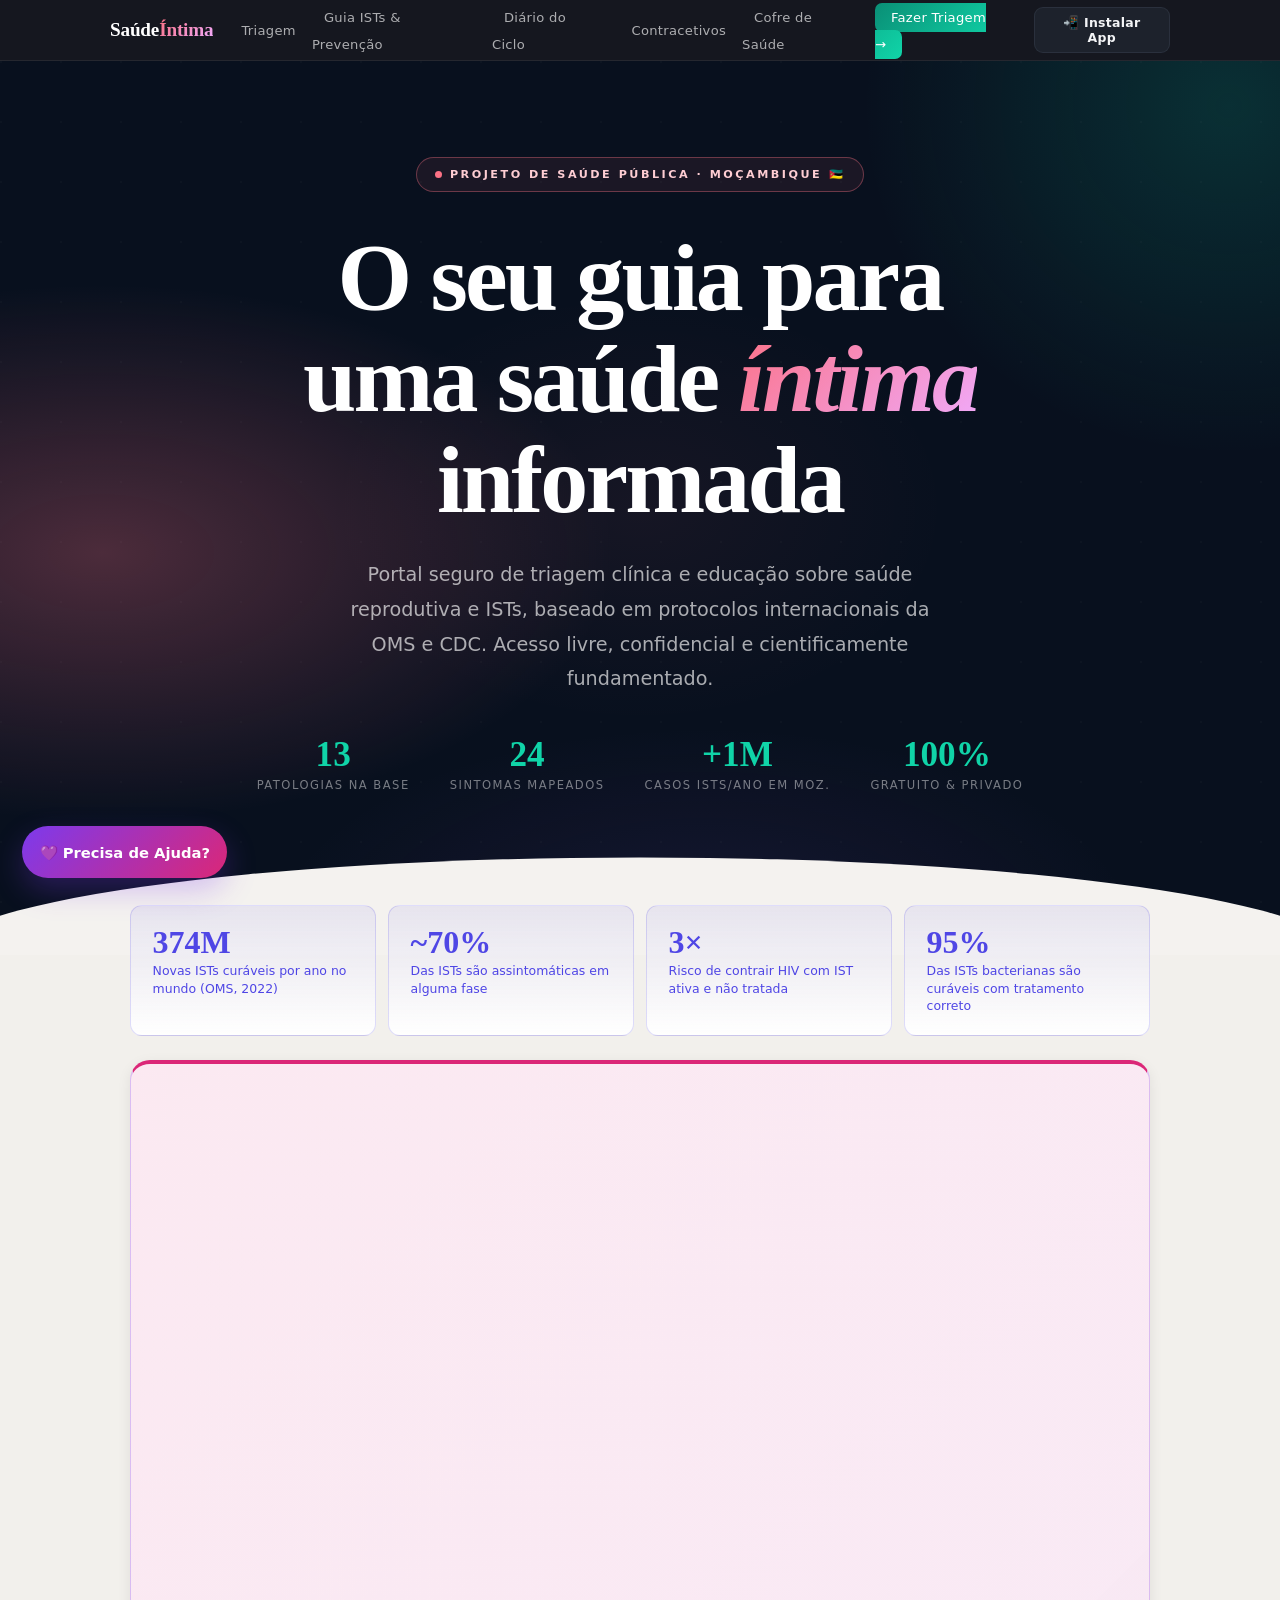
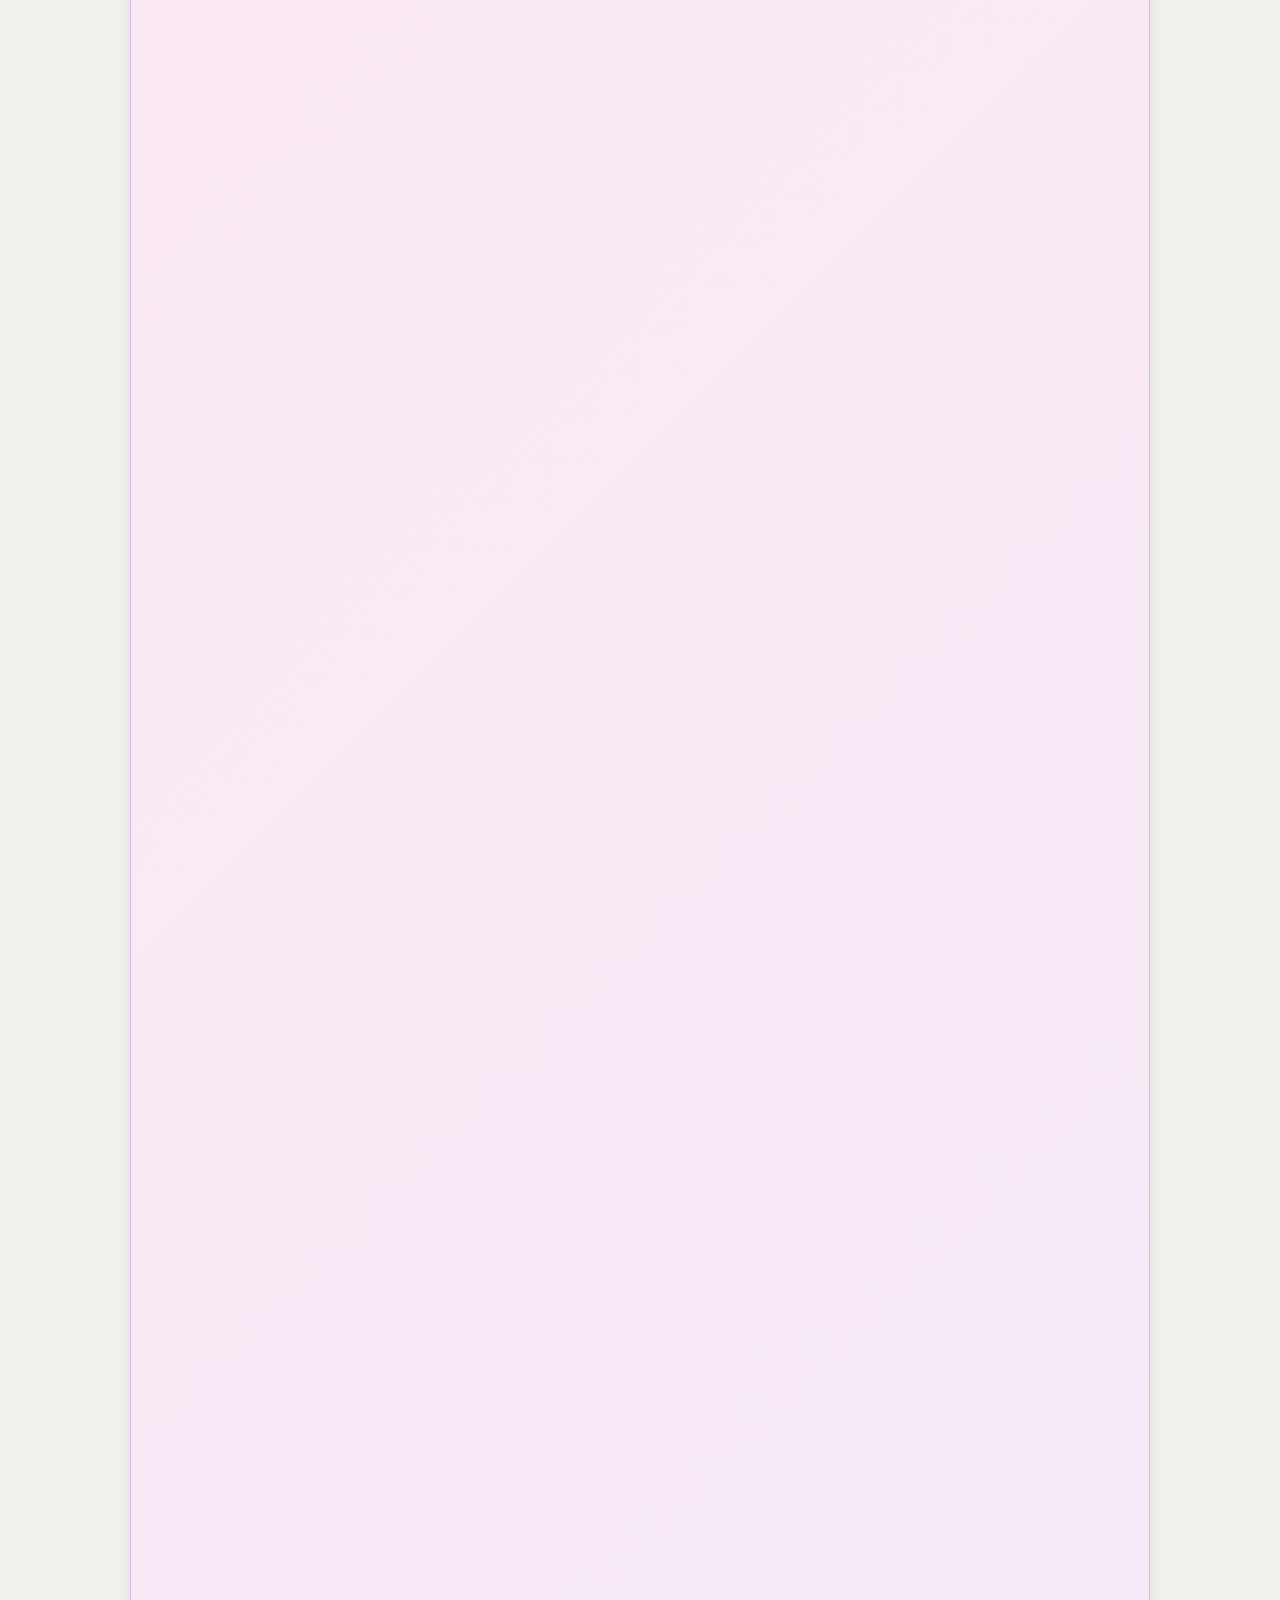
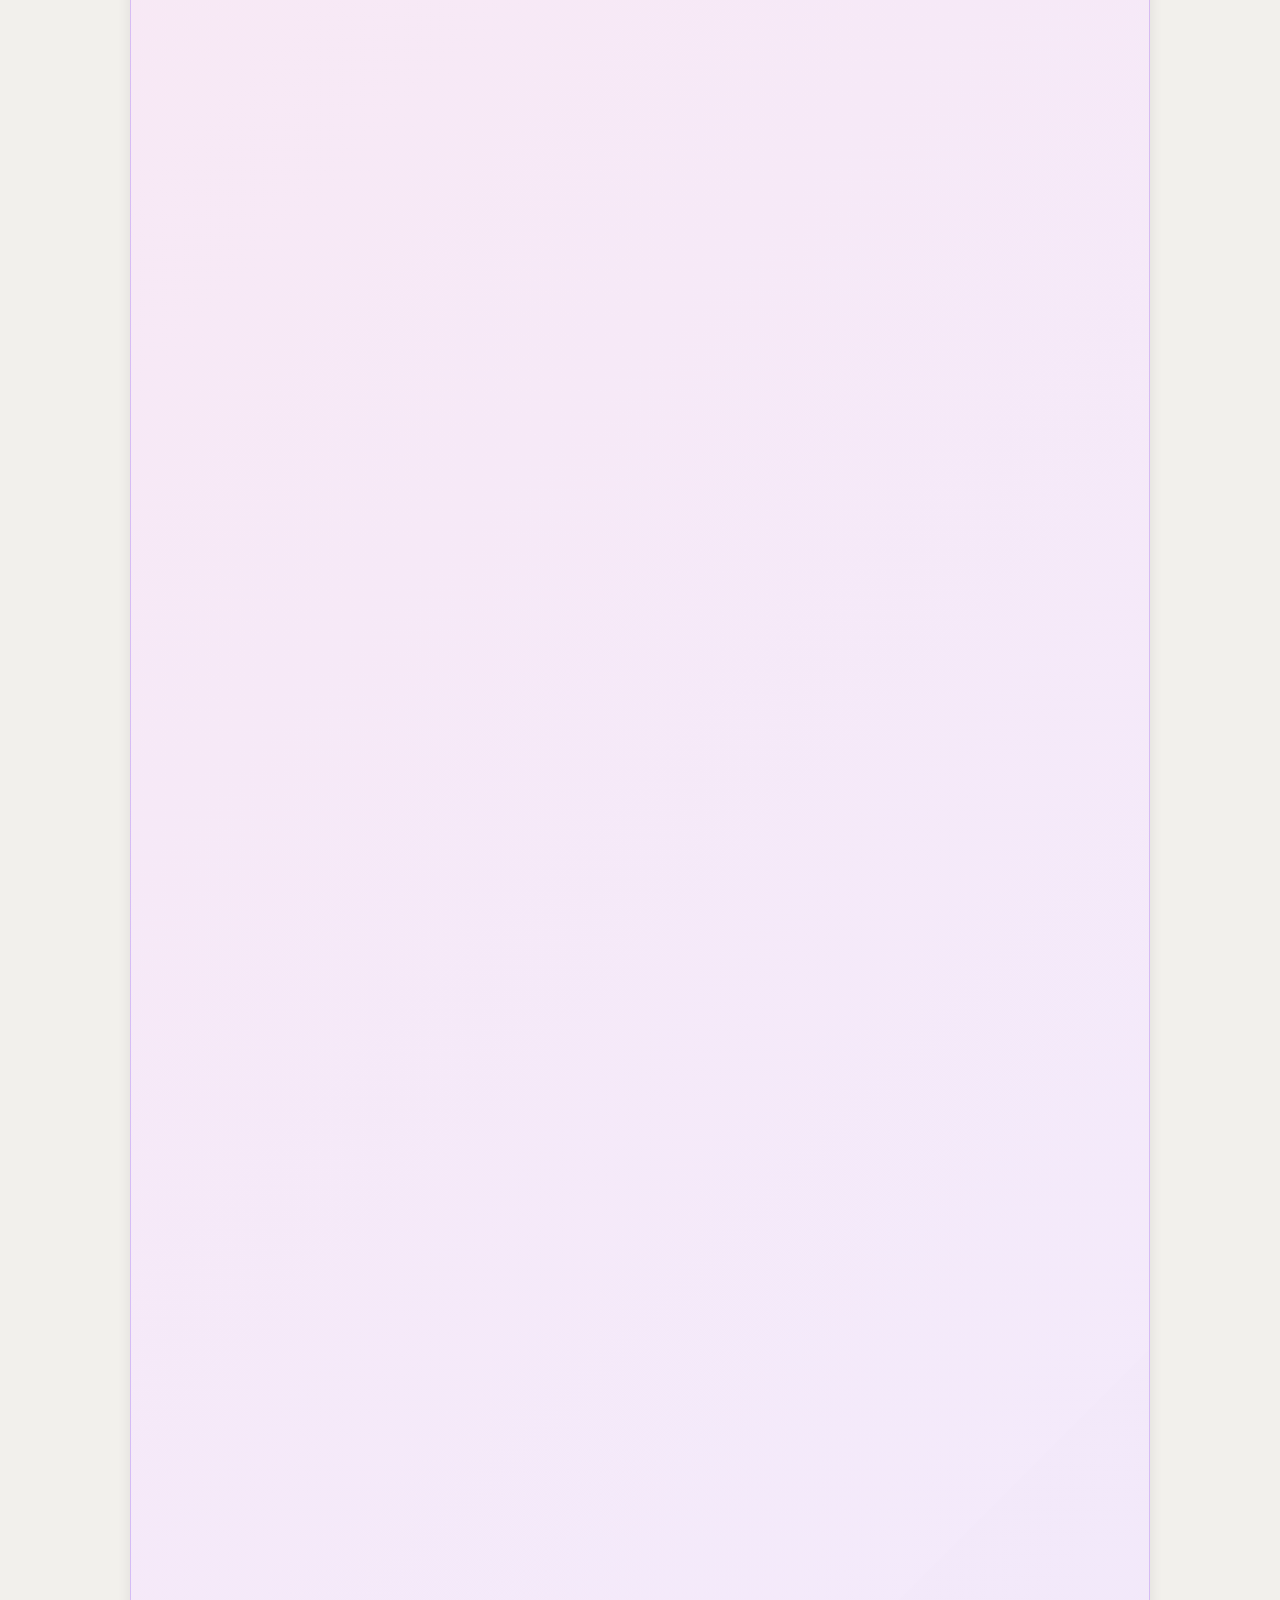
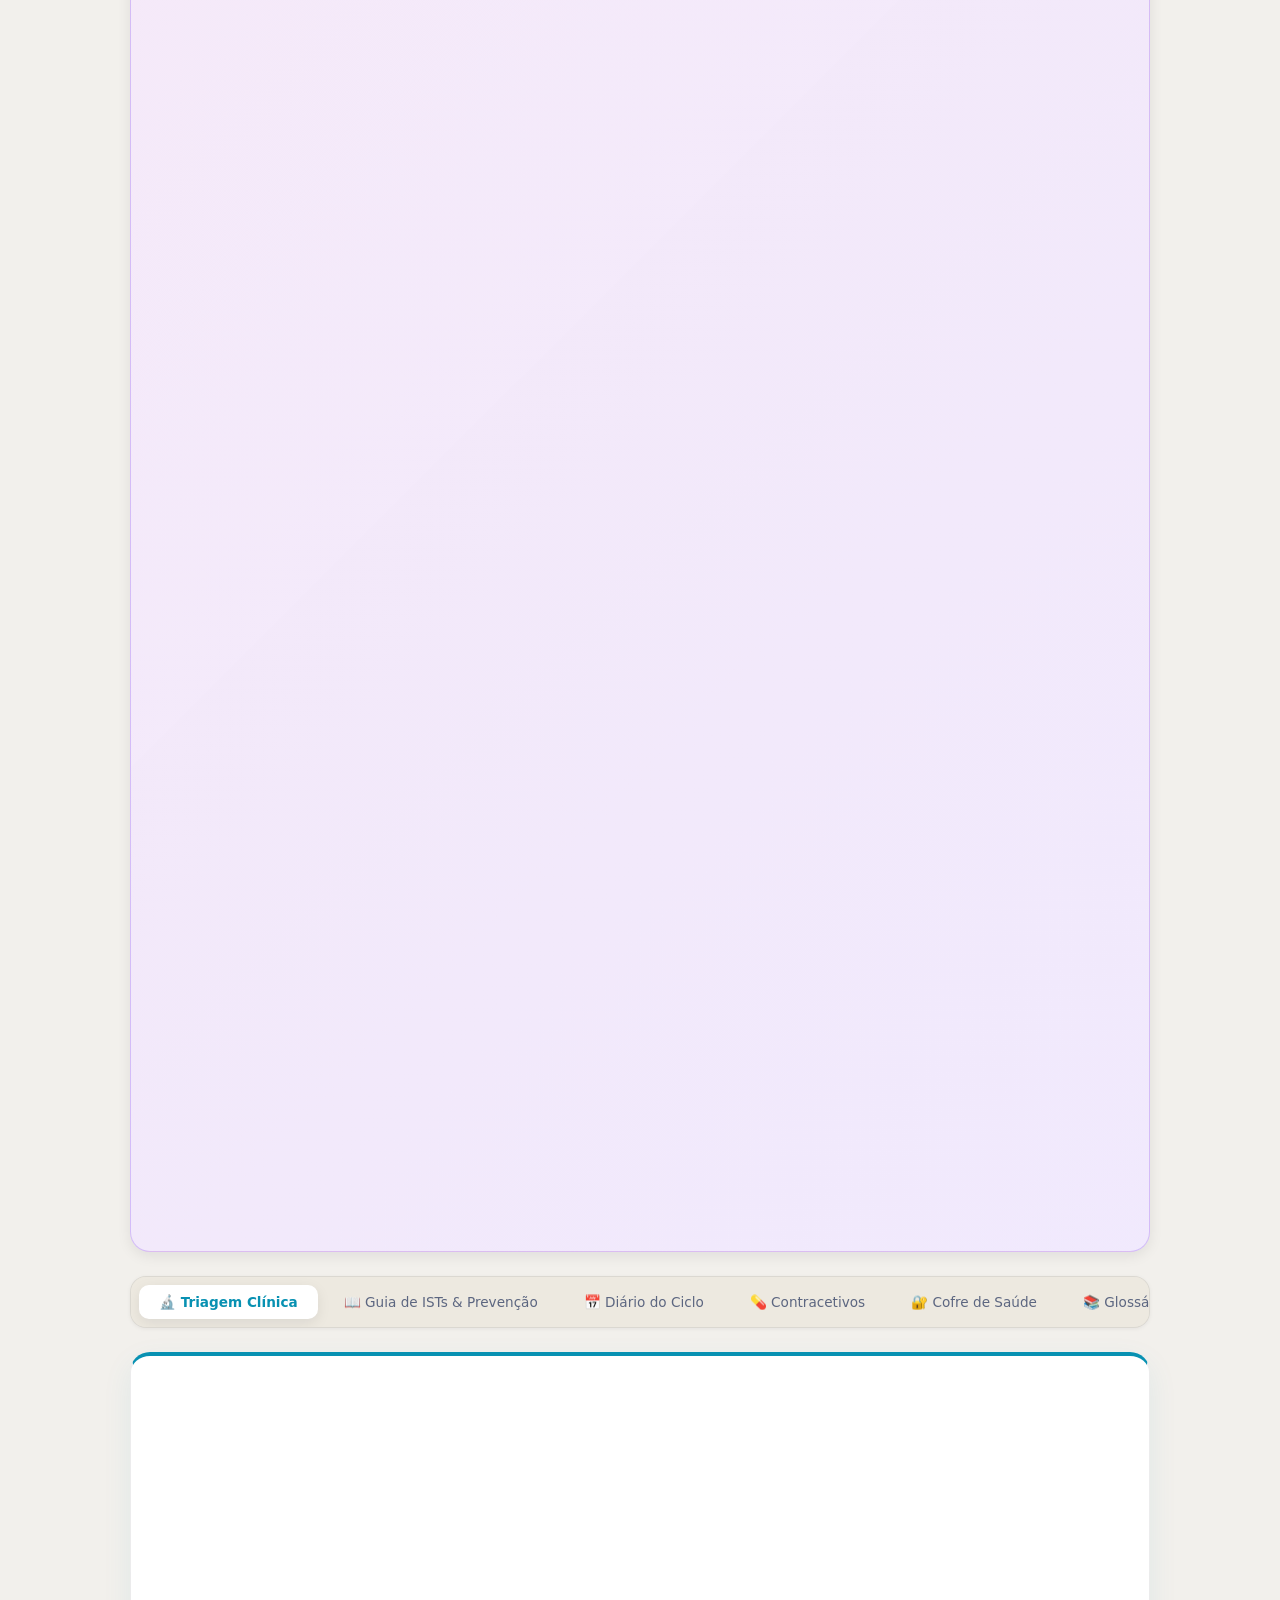
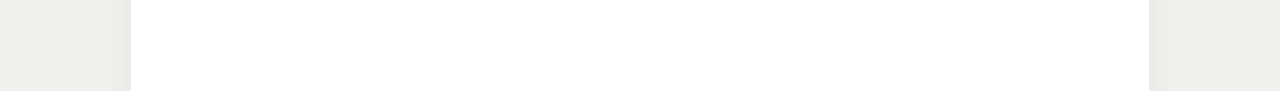
==== commit 274984ec: "Add files via upload" ====
--- a/index.html
+++ b/index.html
@@ -39,10 +39,6 @@
     <link rel="preconnect" href="https://fonts.gstatic.com" crossorigin>
     <link href="https://fonts.googleapis.com/css2?family=Playfair+Display:ital,wght@0,400;0,700;0,900;1,400;1,700&family=Outfit:wght@300;400;500;600;700&family=DM+Sans:ital,wght@0,300;0,400;0,500;0,600;1,400&display=swap" rel="stylesheet">
 
-    <!-- CSS Separado -->
-    <link rel="stylesheet" href="styles.css">
-
-    <!-- Google Analytics -->
     <script async src="https://www.googletagmanager.com/gtag/js?id=G-CLMQGQVDK5"></script>
     <script>
       window.dataLayer = window.dataLayer || [];
@@ -87,6 +83,2977 @@
         });
       }
     </script>
+
+    <style>
+        :root {
+            --ink: #0d0f1a;
+            --ink-80: rgba(13,15,26,0.85);
+            --ink-40: rgba(13,15,26,0.45);
+            --paper: #f4f2ef;
+            --paper-warm: #ede9e0;
+            --paper-card: #ffffff;
+            --teal: #0a8f76;
+            --teal-bright: #10d4a8;
+            --teal-light: #d4f4ed;
+            --teal-dark: #065c4b;
+            --rose: #c4334d;
+            --rose-light: #fcedef;
+            --gold: #d4a82a;
+            --gold-light: #fdf5dc;
+            --purple: #7042ab;
+            --purple-light: #ede8f7;
+            --prep-blue: #0e4f8e;
+            --prep-blue-bright: #1a79d4;
+            --prep-blue-light: #e2f0fc;
+            --prep-blue-dark: #08326a;
+            --slate: #5c6680;
+            --slate-light: #eaecf4;
+            --border: rgba(13,15,26,0.08);
+            --border-strong: rgba(13,15,26,0.15);
+            --shadow-xs: 0 1px 4px rgba(13,15,26,0.06);
+            --shadow-sm: 0 4px 14px rgba(13,15,26,0.08);
+            --shadow-md: 0 8px 32px rgba(13,15,26,0.11);
+            --shadow-lg: 0 20px 64px rgba(13,15,26,0.14);
+            --r: 20px;
+            --r-sm: 12px;
+            --r-xs: 7px;
+            --font-d: 'Playfair Display', Georgia, serif;
+            --font-b: 'DM Sans', 'Outfit', system-ui, sans-serif;
+            /* Modern accent gradient */
+            --grad-primary: linear-gradient(135deg, #0a8f76, #10d4a8);
+            --grad-rose: linear-gradient(135deg, #c4334d, #e85070);
+            --grad-gold: linear-gradient(135deg, #d4a82a, #f0c840);
+            --glow-teal: 0 0 24px rgba(16,212,168,0.2);
+            --glow-rose: 0 0 24px rgba(196,51,77,0.2);
+        }
+
+        *, *::before, *::after { box-sizing: border-box; margin: 0; padding: 0; }
+
+        html {
+            scroll-behavior: smooth;
+            scroll-padding-top: 68px;
+            -webkit-text-size-adjust: 100%;
+            text-size-adjust: 100%;
+        }
+
+        body {
+            font-family: var(--font-b);
+            background: #f2f0ec;
+            color: var(--ink);
+            line-height: 1.7;
+            font-size: 16px;
+            overflow-x: hidden;
+            min-height: 100vh;
+        }
+
+        img, svg, video, canvas {
+            max-width: 100%;
+            height: auto;
+        }
+
+        :focus-visible {
+            outline: 2px solid var(--teal-bright);
+            outline-offset: 3px;
+            border-radius: var(--r-xs);
+        }
+
+        /* ── NAV ── */
+        .topnav {
+            position: sticky;
+            top: 0;
+            z-index: 100;
+            background: rgba(12,14,22,0.96);
+            backdrop-filter: blur(12px);
+            -webkit-backdrop-filter: blur(12px);
+            border-bottom: 1px solid rgba(255,255,255,0.07);
+            padding: 0 1.5rem;
+        }
+
+        .topnav-inner {
+            position: relative;
+            max-width: 1060px;
+            margin: 0 auto;
+            height: 60px;
+            display: flex;
+            align-items: center;
+            justify-content: space-between;
+            gap: 1rem;
+        }
+
+        .nav-logo {
+            font-family: var(--font-d);
+            font-size: 1.2rem;
+            font-weight: 700;
+            color: #fff;
+            text-decoration: none;
+            letter-spacing: -0.01em;
+        }
+
+        .nav-logo span { background: linear-gradient(135deg, var(--teal-bright), #6ee7cf); -webkit-background-clip: text; -webkit-text-fill-color: transparent; background-clip: text; }
+
+        .nav-links {
+            display: flex;
+            align-items: center;
+            gap: 0.25rem;
+            list-style: none;
+        }
+
+        .nav-links a {
+            font-size: 0.82rem;
+            font-weight: 500;
+            letter-spacing: 0.3px;
+            color: rgba(255,255,255,0.65);
+            text-decoration: none;
+            padding: 6px 12px;
+            border-radius: var(--r-xs);
+            transition: color 0.2s, background 0.2s;
+        }
+
+        .nav-links a:hover { color: #fff; background: rgba(255,255,255,0.08); }
+        .nav-links .nav-cta {
+            background: var(--grad-primary);
+            color: #fff;
+            padding: 7px 16px;
+        }
+        .nav-links .nav-cta:hover { background: linear-gradient(135deg, #0a7a62, #0ec496); box-shadow: 0 4px 14px rgba(10,143,118,0.4); }
+
+        .mobile-menu-btn {
+            display: none;
+            border: 1px solid rgba(255,255,255,0.18);
+            background: rgba(255,255,255,0.08);
+            color: #fff;
+            border-radius: 12px;
+            padding: 0.85rem 1rem;
+            font-family: var(--font-b);
+            font-size: 0.92rem;
+            font-weight: 700;
+            letter-spacing: 0.3px;
+            cursor: pointer;
+            transition: background 0.2s, transform 0.2s;
+        }
+
+        .mobile-menu-btn:hover { background: rgba(255,255,255,0.14); }
+        .mobile-menu-btn[aria-expanded='true'] { background: rgba(18,196,158,0.22); }
+
+        .install-btn {
+            display: inline-flex;
+            align-items: center;
+            gap: 6px;
+            border: 1px solid rgba(18,196,158,0.35);
+            background: rgba(18,196,158,0.12);
+            color: var(--teal-bright);
+            border-radius: 9px;
+            padding: 7px 12px;
+            font-family: var(--font-b);
+            font-size: 0.78rem;
+            font-weight: 700;
+            letter-spacing: 0.3px;
+            cursor: pointer;
+            transition: background 0.2s, color 0.2s, border-color 0.2s;
+        }
+
+        .install-btn.show { background: rgba(18,196,158,0.18); color: #fff; border-color: rgba(18,196,158,0.5); }
+        .install-btn:hover { background: rgba(18,196,158,0.22); color: #fff; border-color: rgba(18,196,158,0.7); }
+
+        button, a, input, select, textarea { font-size: 1rem; touch-action: manipulation; -webkit-tap-highlight-color: transparent; }
+        .btn, .tracker-btn, .faq-question, .tab-btn, .mobile-menu-btn { transition: transform 0.18s ease, box-shadow 0.2s ease, background-color 0.2s ease; }
+        .btn:active, .tracker-btn:active, .mobile-menu-btn:active, .faq-question:active { transform: translateY(1px); }
+        .tracker-btn { min-width: 110px; }
+        .btn { min-height: 48px; }
+        .form-control { min-height: 44px; }
+
+        @media (max-width: 900px) {
+            .topnav-inner { flex-wrap: wrap; height: auto; padding: 0.65rem 1rem; }
+            .nav-logo { flex: 1 1 auto; min-width: 0; }
+            .install-btn { display: none !important; }
+            .hero { padding: 4rem 1rem 7rem; }
+            .hero-sub { max-width: 100%; }
+        }
+
+        @media (max-width: 800px) {
+            .mobile-menu-btn { display: inline-flex; }
+            .nav-links {
+                position: absolute;
+                top: calc(100% + 14px);
+                right: 1rem;
+                left: 1rem;
+                visibility: hidden;
+                opacity: 0;
+                transform: translateY(-8px);
+                flex-direction: column;
+                gap: 0.5rem;
+                padding: 1rem;
+                max-height: calc(100vh - 130px);
+                overflow-y: auto;
+                -webkit-overflow-scrolling: touch;
+                background: rgba(12,14,22,0.98);
+                border-radius: 18px;
+                border: 1px solid rgba(255,255,255,0.08);
+                box-shadow: 0 18px 35px rgba(0,0,0,0.22);
+                z-index: 110;
+                transition: opacity 0.22s ease, transform 0.22s ease, visibility 0.22s ease;
+                pointer-events: none;
+            }
+            .nav-links.show {
+                visibility: visible;
+                opacity: 1;
+                transform: none;
+                pointer-events: auto;
+            }
+            .nav-links li a { display: block; }
+            .nav-links li a {
+                display: block;
+                padding: 0.95rem 1rem;
+                border-radius: 14px;
+                background: rgba(255,255,255,0.03);
+            }
+            .nav-links .nav-cta { width: 100%; text-align: center; }
+            .install-btn { width: auto; justify-content: center; margin-top: 0.25rem; font-size: 0.72rem; padding: 6px 10px; }
+        }
+
+        /* ── HERO ── */
+        .hero {
+            background: #08101e;
+            background-image:
+                radial-gradient(ellipse 80% 60% at 8% 55%, rgba(10,143,118,0.28) 0%, transparent 50%),
+                radial-gradient(ellipse 55% 75% at 96% 5%, rgba(196,51,77,0.16) 0%, transparent 52%),
+                radial-gradient(ellipse 65% 45% at 55% 98%, rgba(112,66,171,0.13) 0%, transparent 52%),
+                radial-gradient(ellipse 40% 40% at 50% 50%, rgba(16,212,168,0.05) 0%, transparent 60%);
+            color: #fff;
+            padding: 6rem 1.5rem 10rem;
+            text-align: center;
+            position: relative;
+            overflow: hidden;
+        }
+
+        .hero::before {
+            content: '';
+            position: absolute;
+            inset: 0;
+            background-image: url("data:image/svg+xml,%3Csvg xmlns='http://www.w3.org/2000/svg' width='60' height='60'%3E%3Ccircle cx='1' cy='1' r='1' fill='rgba(255,255,255,0.025)'/%3E%3C/svg%3E");
+            pointer-events: none;
+        }
+
+        .hero::after {
+            content: '';
+            position: absolute;
+            bottom: -2px; left: 0; right: 0;
+            height: 100px;
+            background: var(--paper);
+            clip-path: ellipse(55% 100% at 50% 100%);
+            pointer-events: none;
+        }
+
+        .hero-badge {
+            display: inline-flex;
+            align-items: center;
+            gap: 8px;
+            font-size: 0.7rem;
+            font-weight: 600;
+            letter-spacing: 2.5px;
+            text-transform: uppercase;
+            color: var(--teal-bright);
+            border: 1px solid rgba(18,196,158,0.3);
+            padding: 7px 18px;
+            border-radius: 40px;
+            margin-bottom: 2.25rem;
+            background: rgba(18,196,158,0.07);
+            animation: fadeUp 0.6s ease both;
+        }
+
+        .hero-badge::before {
+            content: '';
+            width: 7px;
+            height: 7px;
+            background: var(--teal-bright);
+            border-radius: 50%;
+            animation: pulse 2s infinite;
+        }
+
+        @keyframes pulse {
+            0%,100% { opacity: 1; transform: scale(1); }
+            50% { opacity: 0.5; transform: scale(1.4); }
+        }
+
+        .hero h1 {
+            font-family: var(--font-d);
+            font-size: clamp(3rem, 8vw, 6rem);
+            font-weight: 900;
+            line-height: 1.05;
+            letter-spacing: -0.03em;
+            margin-bottom: 1.75rem;
+            animation: fadeUp 0.7s 0.1s ease both;
+        }
+
+        .hero h1 em {
+            font-style: italic;
+            background: linear-gradient(135deg, var(--teal-bright), #6ee7cf);
+            -webkit-background-clip: text;
+            -webkit-text-fill-color: transparent;
+            background-clip: text;
+        }
+
+        .hero-sub {
+            font-size: clamp(1rem, 2.5vw, 1.2rem);
+            color: rgba(255,255,255,0.65);
+            max-width: 620px;
+            margin: 0 auto 2.5rem;
+            font-weight: 300;
+            line-height: 1.8;
+            animation: fadeUp 0.7s 0.2s ease both;
+        }
+
+        .hero-stats {
+            display: flex;
+            justify-content: center;
+            gap: 2.5rem;
+            flex-wrap: wrap;
+            animation: fadeUp 0.7s 0.3s ease both;
+        }
+
+        .hero-stat { text-align: center; }
+
+        .hero-stat-num {
+            font-family: var(--font-d);
+            font-size: 2.2rem;
+            font-weight: 700;
+            color: #fff;
+            line-height: 1;
+        }
+
+        .hero-stat-label {
+            font-size: 0.72rem;
+            font-weight: 500;
+            letter-spacing: 1.5px;
+            text-transform: uppercase;
+            color: rgba(255,255,255,0.45);
+            margin-top: 4px;
+        }
+
+        .hero-stat-num span { color: var(--teal-bright); }
+
+        @keyframes fadeUp {
+            from { opacity: 0; transform: translateY(28px); }
+            to   { opacity: 1; transform: translateY(0); }
+        }
+
+        /* ── LAYOUT ── */
+        .container { max-width: 1060px; margin: 0 auto; padding: 0 1.25rem; }
+        .main-content { margin-top: -50px; padding-bottom: 6rem; position: relative; z-index: 10; isolation: isolate; }
+
+        /* ── TABS DE SECÇÃO ── */
+        .section-tabs {
+            display: flex;
+            gap: 6px;
+            padding: 8px;
+            background: var(--paper-warm);
+            border: 1px solid var(--border);
+            border-radius: calc(var(--r-sm) + 4px);
+            overflow-x: auto;
+            -webkit-overflow-scrolling: touch;
+            scrollbar-width: none;
+            margin-bottom: 1.5rem;
+            box-shadow: var(--shadow-xs);
+        }
+        .section-tabs::-webkit-scrollbar { display: none; }
+
+        .tab-btn {
+            flex: 0 0 auto;
+            padding: 9px 20px;
+            border: none;
+            border-radius: 10px;
+            background: transparent;
+            font-family: var(--font-b);
+            font-size: 0.85rem;
+            font-weight: 500;
+            color: var(--slate);
+            cursor: pointer;
+            transition: all 0.2s;
+            white-space: nowrap;
+            display: flex;
+            align-items: center;
+            gap: 6px;
+            scroll-snap-align: start;
+        }
+
+        .tab-btn.active {
+            background: #fff;
+            color: var(--ink);
+            box-shadow: var(--shadow-sm);
+            font-weight: 600;
+        }
+
+        .tab-btn:hover:not(.active) { background: rgba(255,255,255,0.5); color: var(--ink); }
+
+        .tab-panel {
+            display: none;
+            animation: fadeIn 0.4s ease;
+        }
+        .tab-panel.active {
+            display: block;
+        }
+
+        @keyframes fadeIn {
+            from { opacity: 0; transform: translateY(10px); }
+            to { opacity: 1; transform: translateY(0); }
+        }
+
+        /* ── CARDS GENÉRICOS ── */
+        .card {
+            background: var(--paper-card);
+            border: 1px solid var(--border);
+            border-radius: var(--r);
+            padding: clamp(1.6rem, 4vw, 2.5rem);
+            margin-bottom: 1.5rem;
+            box-shadow: var(--shadow-sm);
+            transition: box-shadow 0.3s ease;
+        }
+        .card:hover { box-shadow: var(--shadow-md); }
+
+        .eyebrow {
+            font-size: 0.68rem;
+            font-weight: 700;
+            letter-spacing: 3px;
+            text-transform: uppercase;
+            color: var(--teal);
+            margin-bottom: 0.6rem;
+        }
+
+        .card h2 {
+            font-family: var(--font-d);
+            font-size: clamp(1.7rem, 4vw, 2.5rem);
+            font-weight: 900;
+            line-height: 1.15;
+            letter-spacing: -0.02em;
+            color: var(--ink);
+            margin-bottom: 1.25rem;
+        }
+
+        .lead { font-size: 1.05rem; color: var(--slate); line-height: 1.8; }
+
+        /* ── CALLOUT/QUOTE ── */
+        .callout {
+            border-left: 4px solid var(--teal);
+            padding: 1.25rem 1.5rem;
+            margin: 1.75rem 0;
+            background: var(--teal-light);
+            border-radius: 0 var(--r-sm) var(--r-sm) 0;
+        }
+
+        .callout p {
+            font-family: var(--font-d);
+            font-size: 1.15rem;
+            font-style: italic;
+            color: var(--teal-dark);
+            line-height: 1.75;
+            margin-bottom: 0.75rem;
+        }
+
+        .callout cite {
+            font-size: 0.78rem;
+            font-style: normal;
+            font-weight: 700;
+            letter-spacing: 1.5px;
+            color: var(--teal);
+            text-transform: uppercase;
+        }
+
+        /* ── INFOBOX ── */
+        .infobox {
+            display: grid;
+            grid-template-columns: repeat(auto-fit, minmax(200px, 1fr));
+            gap: 12px;
+            margin: 1.75rem 0;
+        }
+
+        .infobox-item {
+            background: var(--paper-warm);
+            border: 1px solid var(--border);
+            border-radius: var(--r-sm);
+            padding: 1.1rem 1.25rem;
+            display: flex;
+            gap: 12px;
+            align-items: flex-start;
+            transition: box-shadow 0.2s, border-color 0.2s, transform 0.15s;
+        }
+        .infobox-item:hover { box-shadow: var(--shadow-xs); transform: translateY(-1px); border-color: var(--border-strong); }
+
+        .infobox-icon {
+            width: 36px;
+            height: 36px;
+            border-radius: 10px;
+            display: flex;
+            align-items: center;
+            justify-content: center;
+            font-size: 1rem;
+            flex-shrink: 0;
+        }
+
+        .ib-teal   { background: var(--teal-light); }
+        .ib-rose   { background: var(--rose-light); }
+        .ib-gold   { background: var(--gold-light); }
+        .ib-purple { background: var(--purple-light); }
+        .ib-blue   { background: var(--prep-blue-light); }
+
+        .infobox-text h4 {
+            font-size: 0.88rem;
+            font-weight: 700;
+            color: var(--ink);
+            margin-bottom: 2px;
+        }
+
+        .infobox-text p {
+            font-size: 0.82rem;
+            color: var(--slate);
+            line-height: 1.5;
+        }
+
+        /* ── RASTREIO DIÁRIO ── */
+        .tracker-btn {
+            background: var(--paper-card);
+            border: 1px solid var(--border);
+            color: var(--slate);
+            padding: 6px 14px;
+            border-radius: 20px;
+            font-size: 0.85rem;
+            font-family: var(--font-b);
+            cursor: pointer;
+            transition: all 0.2s ease;
+            -webkit-tap-highlight-color: transparent;
+        }
+
+        .tracker-btn.active {
+            background: var(--teal-light);
+            border-color: var(--teal);
+            color: var(--teal-dark);
+            font-weight: 600;
+        }
+
+        /* ── CICLO MODERNO ── */
+        .cycle-metrics-grid {
+            display: grid;
+            grid-template-columns: repeat(auto-fit, minmax(170px, 1fr));
+            gap: 10px;
+            margin-top: 1.5rem;
+        }
+
+        .cycle-dashboard {
+            margin-top: 1.75rem;
+            border: 1px solid var(--border);
+            border-radius: var(--r);
+            overflow: hidden;
+            box-shadow: var(--shadow-md);
+            background: var(--paper-card);
+        }
+
+        .cycle-dashboard-hero {
+            background:
+                radial-gradient(circle at 12% 20%, rgba(16,212,168,0.22), transparent 40%),
+                radial-gradient(circle at 88% 5%, rgba(212,168,42,0.2), transparent 36%),
+                radial-gradient(circle at 55% 85%, rgba(112,66,171,0.12), transparent 40%),
+                linear-gradient(135deg, #0c1220 0%, #0f2440 55%, #093350 100%);
+            color: #fff;
+            padding: 1.35rem;
+            display: grid;
+            grid-template-columns: minmax(220px, 0.95fr) minmax(260px, 1.05fr);
+            gap: 1rem;
+            align-items: stretch;
+        }
+
+        .cycle-day-core {
+            border: 1px solid rgba(255,255,255,0.16);
+            border-radius: 16px;
+            background: rgba(255,255,255,0.06);
+            padding: 1rem 1.05rem;
+            display: flex;
+            flex-direction: column;
+            justify-content: center;
+            min-height: 152px;
+        }
+
+        .cycle-kicker {
+            font-size: 0.72rem;
+            letter-spacing: 2px;
+            text-transform: uppercase;
+            color: rgba(255,255,255,0.72);
+            font-weight: 700;
+            margin-bottom: 6px;
+        }
+
+        .cycle-day-number {
+            font-family: var(--font-d);
+            font-size: clamp(1.9rem, 3.3vw, 2.6rem);
+            line-height: 1;
+            font-weight: 900;
+            margin-bottom: 8px;
+        }
+
+        .cycle-phase-text {
+            font-size: 0.9rem;
+            line-height: 1.5;
+            color: rgba(255,255,255,0.84);
+        }
+
+        .cycle-date-cards {
+            display: grid;
+            grid-template-columns: repeat(3, minmax(0, 1fr));
+            gap: 10px;
+        }
+
+        .cycle-date-card {
+            border: 1px solid rgba(255,255,255,0.14);
+            border-radius: 14px;
+            background: rgba(255,255,255,0.08);
+            padding: 0.85rem 0.85rem 0.78rem;
+            min-height: 92px;
+            display: flex;
+            flex-direction: column;
+            justify-content: center;
+        }
+
+        .cycle-date-label {
+            font-size: 0.67rem;
+            text-transform: uppercase;
+            letter-spacing: 1px;
+            color: rgba(255,255,255,0.7);
+            font-weight: 700;
+            margin-bottom: 6px;
+        }
+
+        .cycle-date-value {
+            font-size: 0.9rem;
+            font-weight: 700;
+            color: #fff;
+            line-height: 1.45;
+        }
+
+        .cycle-alert-strip {
+            padding: 0.95rem 1.15rem;
+            border-top: 1px solid rgba(192,52,74,0.22);
+            background: var(--rose-light);
+        }
+
+        .cycle-notify-wrap {
+            padding: 1rem 1.2rem;
+            border-top: 1px solid var(--border);
+            background: linear-gradient(180deg, rgba(11,140,114,0.06), rgba(11,140,114,0.01));
+        }
+
+        .cycle-notification-banner {
+            margin-bottom: 0.85rem;
+            padding: 0.9rem 1rem;
+            border-radius: var(--r-sm);
+            background: rgba(11,140,114,0.12);
+            color: var(--teal-dark);
+            font-size: 0.9rem;
+            line-height: 1.55;
+        }
+
+        .cycle-notify-actions {
+            display: grid;
+            grid-template-columns: repeat(auto-fit, minmax(140px, 1fr));
+            gap: 10px;
+        }
+
+        .cycle-tracker-shell {
+            padding: 1.2rem;
+            background: var(--paper-warm);
+            border-top: 1px solid var(--border);
+        }
+
+        .cycle-section-title {
+            font-size: 1rem;
+            color: var(--ink);
+            margin-bottom: 0.95rem;
+        }
+
+        .tracker-group {
+            margin-bottom: 0.9rem;
+            padding: 0.85rem;
+            border-radius: 12px;
+            border: 1px solid rgba(12,14,22,0.08);
+            background: rgba(255,255,255,0.66);
+        }
+
+        .tracker-group-title {
+            font-size: 0.74rem;
+            text-transform: uppercase;
+            letter-spacing: 1px;
+            color: var(--slate);
+            font-weight: 800;
+            margin-bottom: 8px;
+        }
+
+        .tracker-group-buttons {
+            display: flex;
+            flex-wrap: wrap;
+            gap: 8px;
+        }
+
+        .cycle-inputs-grid {
+            margin-top: 0.6rem;
+            display: grid;
+            grid-template-columns: repeat(auto-fit, minmax(220px, 1fr));
+            gap: 12px;
+            align-items: stretch;
+        }
+
+        .cycle-input-card {
+            border: 1px solid rgba(12,14,22,0.09);
+            border-radius: 12px;
+            background: #fff;
+            padding: 0.82rem 0.86rem;
+            display: flex;
+            flex-direction: column;
+            gap: 6px;
+        }
+
+        .cycle-input-card label {
+            font-size: 0.82rem;
+            font-weight: 700;
+            color: var(--ink);
+        }
+
+        .cycle-input-card input[type='range'] {
+            width: 100%;
+            accent-color: var(--teal);
+        }
+
+        .cycle-input-card-note textarea {
+            min-height: 90px;
+        }
+
+        .range-readout {
+            font-size: 0.78rem;
+            color: var(--slate);
+            margin-top: 2px;
+        }
+
+        .cycle-action-row {
+            margin-top: 0.95rem;
+        }
+
+        .btn-cycle-gold {
+            background: linear-gradient(135deg, var(--gold), #e6b822);
+            color: var(--ink);
+        }
+
+        .cycle-nutrition-shell {
+            padding: 1.1rem 1.2rem 1.2rem;
+            border-top: 1px solid var(--border);
+            background: var(--paper-card);
+        }
+
+        .cycle-nutrition-list {
+            list-style: none;
+            display: flex;
+            flex-direction: column;
+            gap: 8px;
+            font-size: 0.86rem;
+            color: var(--ink-80);
+        }
+
+        /* ══════════════════════════════════════════════
+           CALENDÁRIO DO CICLO — REDESIGN VISUAL PREMIUM
+           ══════════════════════════════════════════════ */
+
+        .cycle-calendar-shell {
+            margin-top: 2rem;
+            background: linear-gradient(160deg, #0d1520 0%, #13203a 45%, #0e1c2e 100%);
+            border: 1px solid rgba(18,196,158,0.18);
+            border-radius: 22px;
+            padding: 1.4rem;
+            box-shadow:
+                0 0 0 1px rgba(18,196,158,0.08),
+                0 16px 48px rgba(0,0,0,0.28),
+                0 4px 12px rgba(18,196,158,0.06);
+            overflow: hidden;
+            width: 100%;
+            box-sizing: border-box;
+            position: relative;
+        }
+
+        .cycle-calendar-shell::before {
+            content: '';
+            position: absolute;
+            top: -40px; right: -40px;
+            width: 200px; height: 200px;
+            background: radial-gradient(circle, rgba(18,196,158,0.12) 0%, transparent 70%);
+            pointer-events: none;
+        }
+
+        .cycle-calendar-shell::after {
+            content: '';
+            position: absolute;
+            bottom: -30px; left: -30px;
+            width: 160px; height: 160px;
+            background: radial-gradient(circle, rgba(192,52,74,0.10) 0%, transparent 70%);
+            pointer-events: none;
+        }
+
+        .cycle-calendar-top {
+            display: grid;
+            grid-template-columns: 44px 1fr 44px;
+            gap: 0.8rem;
+            align-items: center;
+            margin-bottom: 1rem;
+        }
+
+        .cycle-calendar-title-wrap {
+            text-align: center;
+            min-width: 0;
+        }
+
+        .cycle-calendar-title-wrap .cycle-kicker {
+            color: rgba(18,196,158,0.85);
+            letter-spacing: 1.5px;
+            font-size: 0.65rem;
+            margin-bottom: 4px;
+        }
+
+        .cycle-calendar-title {
+            font-family: var(--font-d);
+            font-size: clamp(1.1rem, 2.5vw, 1.5rem);
+            color: #fff;
+            font-weight: 800;
+            line-height: 1.2;
+            margin: 0;
+            letter-spacing: -0.01em;
+        }
+
+        .cycle-calendar-nav {
+            border: 1px solid rgba(255,255,255,0.15);
+            background: rgba(255,255,255,0.07);
+            color: rgba(255,255,255,0.8);
+            border-radius: 12px;
+            width: 44px;
+            height: 44px;
+            font-size: 1.1rem;
+            cursor: pointer;
+            transition: background 0.2s, border-color 0.2s, transform 0.15s;
+            display: flex;
+            align-items: center;
+            justify-content: center;
+        }
+
+        .cycle-calendar-nav:hover {
+            background: rgba(18,196,158,0.2);
+            border-color: rgba(18,196,158,0.5);
+            color: var(--teal-bright);
+            transform: scale(1.06);
+        }
+
+        .cycle-calendar-nav:active { transform: scale(0.95); }
+
+        .cycle-calendar-sub {
+            font-size: 0.82rem;
+            color: rgba(255,255,255,0.45);
+            line-height: 1.55;
+            margin-bottom: 1rem;
+            text-align: center;
+        }
+
+        .cycle-legend {
+            display: flex;
+            flex-wrap: wrap;
+            gap: 7px;
+            margin-bottom: 1rem;
+            justify-content: center;
+        }
+
+        .legend-chip {
+            font-size: 0.72rem;
+            color: rgba(255,255,255,0.75);
+            font-weight: 600;
+            display: inline-flex;
+            align-items: center;
+            gap: 5px;
+            border: 1px solid rgba(255,255,255,0.12);
+            border-radius: 999px;
+            padding: 4px 10px;
+            background: rgba(255,255,255,0.06);
+            backdrop-filter: blur(4px);
+        }
+
+        .legend-dot {
+            width: 10px;
+            height: 10px;
+            border-radius: 3px;
+            display: inline-block;
+            flex-shrink: 0;
+        }
+
+        .legend-dot.recorded  { background: #e84372; box-shadow: 0 0 6px rgba(232,67,114,0.5); }
+        .legend-dot.predicted { background: #f9c3ce; border: 1px solid #ef9fb0; }
+        .legend-dot.fertile   { background: var(--teal-bright); box-shadow: 0 0 6px rgba(18,196,158,0.4); }
+        .legend-dot.ovulation { background: #a78bfa; box-shadow: 0 0 6px rgba(167,139,250,0.5); }
+        .legend-dot.today     { background: #fff; border: 2px solid rgba(255,255,255,0.9); box-shadow: 0 0 6px rgba(255,255,255,0.4); }
+
+        /* HEADER DOS DIAS DA SEMANA */
+        .cycle-weekdays {
+            display: grid;
+            grid-template-columns: repeat(7, 1fr);
+            gap: 4px;
+            text-align: center;
+            margin-bottom: 6px;
+        }
+
+        .cycle-weekdays div {
+            font-size: 0.68rem;
+            font-weight: 800;
+            color: rgba(255,255,255,0.4);
+            letter-spacing: 0.5px;
+            padding: 4px 0;
+            text-transform: uppercase;
+        }
+
+        /* GRID DOS DIAS */
+        .calendar-days-grid {
+            display: grid;
+            grid-template-columns: repeat(7, minmax(0, 1fr));
+            gap: 4px;
+            width: 100%;
+        }
+
+        /* DIA BASE */
+        .calendar-day {
+            height: clamp(38px, 7vw, 46px);
+            border-radius: 10px;
+            display: flex;
+            align-items: center;
+            justify-content: center;
+            font-size: clamp(0.78rem, 2.5vw, 0.88rem);
+            color: rgba(255,255,255,0.55);
+            background: rgba(255,255,255,0.04);
+            font-weight: 500;
+            border: 1px solid rgba(255,255,255,0.05);
+            user-select: none;
+            cursor: default;
+            -webkit-tap-highlight-color: transparent;
+            transition: background 0.15s, transform 0.12s;
+        }
+
+        .calendar-day:not(.is-empty):hover {
+            background: rgba(255,255,255,0.09);
+            transform: scale(1.05);
+        }
+
+        .calendar-day.is-empty {
+            background: transparent;
+            border: none;
+            pointer-events: none;
+        }
+
+        /* MENSTRUAÇÃO REGISTADA — vermelho vibrante com brilho */
+        .calendar-day.is-recorded-period {
+            background: linear-gradient(135deg, #c0344a, #e84372);
+            color: #fff;
+            font-weight: 800;
+            border-color: rgba(232,67,114,0.4);
+            box-shadow: 0 2px 10px rgba(192,52,74,0.45), inset 0 1px 0 rgba(255,255,255,0.2);
+        }
+
+        /* MENSTRUAÇÃO PREVISTA — rosa suave com borda */
+        .calendar-day.is-predicted-period {
+            background: rgba(249,195,206,0.18);
+            color: #f9c3ce;
+            font-weight: 700;
+            border-color: rgba(249,195,206,0.35);
+            border-style: dashed;
+        }
+
+        /* JANELA FÉRTIL — teal translúcido brilhante */
+        .calendar-day.is-fertile {
+            background: rgba(18,196,158,0.18);
+            color: var(--teal-bright);
+            font-weight: 700;
+            border-color: rgba(18,196,158,0.4);
+            box-shadow: inset 0 0 0 1px rgba(18,196,158,0.2);
+        }
+
+        /* OVULAÇÃO — roxo vibrante com glow */
+        .calendar-day.is-ovulation {
+            background: linear-gradient(135deg, #6b3fa0, #a78bfa);
+            color: #fff;
+            font-weight: 800;
+            border-color: rgba(167,139,250,0.5);
+            box-shadow: 0 2px 10px rgba(107,63,160,0.45), inset 0 1px 0 rgba(255,255,255,0.2);
+        }
+
+        /* HOJE — anel branco luminoso */
+        .calendar-day.is-today {
+            box-shadow:
+                inset 0 0 0 2px rgba(255,255,255,0.9),
+                0 0 12px rgba(255,255,255,0.15);
+            color: #fff;
+            font-weight: 900;
+        }
+
+        /* UPCOMING OVERVIEW dentro do calendário — estilo dark */
+        .cycle-upcoming-overview {
+            margin-top: 1rem;
+            border: 1px solid rgba(255,255,255,0.1);
+            border-radius: 12px;
+            background: rgba(255,255,255,0.05);
+            padding: 0.9rem 1rem;
+        }
+
+        .cycle-overview-title {
+            font-size: 0.72rem;
+            text-transform: uppercase;
+            letter-spacing: 1.2px;
+            color: rgba(18,196,158,0.85);
+            font-weight: 800;
+            margin-bottom: 0.62rem;
+        }
+
+        .cycle-overview-grid {
+            display: grid;
+            grid-template-columns: repeat(auto-fit, minmax(220px, 1fr));
+            gap: 8px;
+        }
+
+        .cycle-overview-card {
+            background: rgba(255,255,255,0.06);
+            border: 1px solid rgba(255,255,255,0.08);
+            border-radius: 10px;
+            padding: 0.72rem 0.78rem;
+        }
+
+        .cycle-overview-month {
+            font-size: 0.79rem;
+            font-weight: 700;
+            color: rgba(255,255,255,0.9);
+            text-transform: capitalize;
+            margin-bottom: 6px;
+        }
+
+        .cycle-overview-line {
+            font-size: 0.75rem;
+            color: rgba(255,255,255,0.5);
+            line-height: 1.5;
+            margin-bottom: 3px;
+        }
+
+        /* MINI-MESES dentro do calendário */
+        .cycle-months-shell { margin-top: 1rem; }
+
+        .cycle-months-title {
+            font-size: 0.72rem;
+            text-transform: uppercase;
+            letter-spacing: 1px;
+            color: rgba(255,255,255,0.45);
+            font-weight: 800;
+            margin-bottom: 8px;
+        }
+
+        .cycle-multi-month-view {
+            display: grid;
+            grid-template-columns: repeat(auto-fit, minmax(210px, 1fr));
+            gap: 10px;
+        }
+
+        .cycle-mini-month-card {
+            border: 1px solid rgba(255,255,255,0.08);
+            border-radius: 10px;
+            padding: 0.62rem;
+            background: rgba(255,255,255,0.04);
+        }
+
+        .cycle-mini-month-head {
+            display: flex;
+            justify-content: space-between;
+            align-items: center;
+            margin-bottom: 6px;
+        }
+
+        .cycle-mini-month-name {
+            font-size: 0.78rem;
+            font-weight: 700;
+            color: rgba(255,255,255,0.8);
+        }
+
+        .cycle-mini-day.is-recorded-period  { background: #e84372; color: #fff; font-weight: 700; }
+        .cycle-mini-day.is-predicted-period { background: rgba(249,195,206,0.2); color: #f9c3ce; font-weight: 700; border: 1px dashed rgba(249,195,206,0.4); }
+        .cycle-mini-day.is-fertile          { background: rgba(18,196,158,0.22); color: var(--teal-bright); border-color: rgba(18,196,158,0.4); font-weight: 700; }
+        .cycle-mini-day.is-ovulation        { background: #6b3fa0; color: #fff; font-weight: 700; }
+        .cycle-mini-day.is-today            { box-shadow: inset 0 0 0 1px rgba(255,255,255,0.9); color: #fff; }
+        .cycle-mini-day.is-empty            { background: transparent; border: none; }
+
+        /* BREAKPOINTS CALENDAR */
+        @media (max-width: 520px) {
+            .cycle-calendar-shell { padding: 1rem 0.85rem; border-radius: 18px; }
+            .cycle-calendar-top {
+                grid-template-columns: 38px 1fr 38px;
+                gap: 0.4rem;
+            }
+            .cycle-calendar-nav {
+                width: 38px;
+                height: 38px;
+                font-size: 0.95rem;
+                border-radius: 10px;
+            }
+            .legend-chip {
+                font-size: 0.66rem;
+                padding: 3px 8px;
+            }
+            .cycle-legend { gap: 5px; }
+            .calendar-days-grid { gap: 3px; }
+            .cycle-weekdays { gap: 3px; }
+        }
+
+        @media (max-width: 360px) {
+            .cycle-calendar-shell { padding: 0.75rem 0.6rem; }
+            .cycle-calendar-nav { width: 34px; height: 34px; }
+            .cycle-calendar-top { grid-template-columns: 34px 1fr 34px; gap: 0.3rem; }
+        }
+
+        .cycle-mini-weekdays,
+        .cycle-mini-days-grid {
+            display: grid;
+            grid-template-columns: repeat(7, 1fr);
+            gap: 3px;
+        }
+
+        .cycle-mini-weekdays span {
+            font-size: 0.62rem;
+            color: rgba(255,255,255,0.4);
+            text-align: center;
+        }
+
+        .cycle-mini-day {
+            height: 20px;
+            border-radius: 6px;
+            font-size: 0.68rem;
+            display: flex;
+            align-items: center;
+            justify-content: center;
+            background: rgba(255,255,255,0.04);
+            color: rgba(255,255,255,0.45);
+            border: 1px solid transparent;
+        }
+
+        .cycle-form-shell {
+            border: 1px solid var(--border);
+            border-radius: var(--r-sm);
+            overflow: hidden;
+            box-shadow: var(--shadow-sm);
+        }
+
+        .cycle-form-head {
+            padding: 1rem 1.1rem;
+            color: #fff;
+            background: linear-gradient(135deg, var(--teal-dark), var(--teal));
+        }
+
+        .cycle-form-title {
+            font-size: 1.05rem;
+            font-family: var(--font-d);
+            font-weight: 800;
+        }
+
+        .cycle-form-sub {
+            font-size: 0.83rem;
+            color: rgba(255,255,255,0.88);
+            margin-top: 3px;
+            line-height: 1.45;
+        }
+
+        .cycle-form-body {
+            padding: 1rem 1.1rem 1.1rem;
+            background: #fff;
+        }
+
+        .cycle-reg-grid {
+            display: grid;
+            grid-template-columns: repeat(auto-fit, minmax(180px, 1fr));
+            gap: 12px;
+        }
+
+        .cycle-history-shell {
+            margin-top: 1.7rem;
+        }
+
+        .cycle-history-head {
+            display: flex;
+            justify-content: space-between;
+            align-items: center;
+            margin-bottom: 0.75rem;
+            gap: 10px;
+            flex-wrap: wrap;
+        }
+
+        .cycle-history-title {
+            font-size: 1.15rem;
+            color: var(--ink);
+        }
+
+        .cycle-clear-history {
+            background: none;
+            border: none;
+            color: var(--rose);
+            font-size: 0.8rem;
+            font-weight: 700;
+            cursor: pointer;
+        }
+
+        .cycle-history-list {
+            background: var(--paper-warm);
+            padding: 1rem;
+            border-radius: var(--r-sm);
+            border: 1px solid var(--border);
+        }
+
+        .cycle-daily-summary-shell {
+            margin-top: 1.25rem;
+        }
+
+        .cycle-daily-insights {
+            display: grid;
+            grid-template-columns: repeat(auto-fit, minmax(160px, 1fr));
+            gap: 8px;
+            margin-bottom: 0.7rem;
+        }
+
+        .cycle-daily-history {
+            background: var(--paper-card);
+            border: 1px solid var(--border);
+            border-radius: var(--r-sm);
+            padding: 1rem;
+            max-height: 360px;
+            overflow: auto;
+        }
+
+        @media (max-width: 980px) {
+            .cycle-dashboard-hero {
+                grid-template-columns: 1fr;
+            }
+            .cycle-date-cards {
+                grid-template-columns: repeat(2, minmax(0, 1fr));
+            }
+        }
+
+        @media (max-width: 720px) {
+            .cycle-dashboard,
+            .cycle-calendar-shell,
+            .cycle-form-shell {
+                border-radius: 14px;
+            }
+            .cycle-calendar-shell {
+                padding: 0.95rem;
+            }
+            .cycle-weekdays div {
+                font-size: 0.65rem;
+            }
+            .calendar-day {
+                border-radius: 8px;
+            }
+            .cycle-upcoming-overview {
+                padding: 0.8rem 0.75rem;
+            }
+            .cycle-overview-grid {
+                grid-template-columns: 1fr;
+            }
+            .cycle-inputs-grid {
+                grid-template-columns: 1fr;
+            }
+            .cycle-action-row .btn {
+                width: 100%;
+                flex: 1 1 100%;
+            }
+        }
+
+        @media (max-width: 520px) {
+            .cycle-dashboard-hero,
+            .cycle-tracker-shell,
+            .cycle-notify-wrap,
+            .cycle-nutrition-shell {
+                padding: 0.9rem;
+            }
+            .cycle-date-cards {
+                grid-template-columns: 1fr;
+            }
+            .cycle-day-number {
+                font-size: 2rem;
+            }
+        }
+
+        /* ── IST GUIDE CARDS ── */
+        .guide-grid {
+            display: grid;
+            grid-template-columns: repeat(auto-fill, minmax(290px, 1fr));
+            gap: 1rem;
+            margin-top: 1.5rem;
+        }
+
+        .guide-card {
+            border: 1px solid var(--border);
+            border-radius: var(--r-sm);
+            overflow: hidden;
+            transition: box-shadow 0.2s, transform 0.2s;
+            cursor: default;
+            display: flex;
+            flex-direction: column;
+        }
+
+        .guide-card:hover { box-shadow: var(--shadow-md); transform: translateY(-3px); }
+
+        .guide-card-header {
+            padding: 1rem 1.25rem 0.8rem;
+            display: flex;
+            align-items: center;
+            justify-content: space-between;
+        }
+
+        .guide-card-name {
+            font-family: var(--font-d);
+            font-size: 1.1rem;
+            font-weight: 700;
+            color: #fff;
+        }
+
+        .guide-card-body {
+            padding: 1rem 1.25rem;
+            background: var(--paper-card);
+            flex: 1;
+            display: flex;
+            flex-direction: column;
+        }
+
+        .guide-tag {
+            display: inline-block;
+            padding: 3px 10px;
+            border-radius: 40px;
+            font-size: 0.65rem;
+            font-weight: 700;
+            letter-spacing: 1px;
+            text-transform: uppercase;
+        }
+
+        .gt-ist    { background: rgba(192,52,74,0.15); color: #c0344a; }
+        .gt-viral  { background: rgba(201,162,39,0.15); color: #a0801a; }
+        .gt-flora  { background: rgba(11,140,114,0.15); color: var(--teal-dark); }
+
+        .guide-row { display: flex; flex-direction: column; gap: 6px; margin-top: 10px; flex: 1; }
+
+        .guide-fact {
+            display: flex;
+            gap: 8px;
+            align-items: flex-start;
+            font-size: 0.83rem;
+            color: var(--slate);
+            line-height: 1.5;
+        }
+
+        .guide-fact-label {
+            font-weight: 700;
+            color: var(--ink);
+            min-width: 80px;
+            flex-shrink: 0;
+        }
+
+        .guide-cite {
+            font-size: 0.72rem;
+            color: var(--teal);
+            font-style: italic;
+            margin-top: 12px;
+            padding-top: 8px;
+            border-top: 1px solid var(--border);
+        }
+
+        /* ── TRIAGEM ── */
+        .category-label {
+            display: flex;
+            align-items: center;
+            gap: 10px;
+            font-size: 0.7rem;
+            font-weight: 700;
+            letter-spacing: 2.5px;
+            text-transform: uppercase;
+            color: var(--ink-80);
+            margin: 2.5rem 0 1.1rem;
+            padding-bottom: 0.75rem;
+            border-bottom: 1px solid var(--border);
+        }
+
+        .cat-icon {
+            width: 32px;
+            height: 32px;
+            border-radius: 50%;
+            display: flex;
+            align-items: center;
+            justify-content: center;
+            font-size: 0.95rem;
+            flex-shrink: 0;
+        }
+
+        .cat-blue   { background: #dbeafe; }
+        .cat-red    { background: #fee2e2; }
+        .cat-green  { background: #d1fae5; }
+        .cat-orange { background: #ffe4cc; }
+
+        .symptoms-grid {
+            display: grid;
+            grid-template-columns: repeat(auto-fill, minmax(230px, 1fr));
+            gap: 9px;
+        }
+
+        .symptom-item {
+            background: var(--paper-warm);
+            border: 1.5px solid var(--border);
+            padding: 0.9rem 1rem;
+            border-radius: var(--r-sm);
+            cursor: pointer;
+            display: flex;
+            align-items: flex-start;
+            gap: 10px;
+            transition: border-color 0.18s, background 0.18s, transform 0.15s, box-shadow 0.18s;
+            user-select: none;
+            -webkit-tap-highlight-color: transparent;
+            position: relative;
+        }
+
+        .symptom-item:hover {
+            border-color: var(--teal);
+            background: var(--teal-light);
+            transform: translateY(-1px);
+            box-shadow: var(--shadow-xs);
+        }
+
+        .symptom-item.selected {
+            border-color: var(--teal);
+            background: linear-gradient(135deg, var(--teal-light), rgba(212,244,237,0.5));
+            box-shadow: 0 2px 10px rgba(10,143,118,0.12);
+        }
+
+        .symptom-item.selected .s-check { background: var(--teal); border-color: var(--teal); }
+        .symptom-item.selected .s-check::after { display: block; }
+
+        .s-check {
+            width: 20px;
+            height: 20px;
+            border: 2px solid var(--border-strong);
+            border-radius: 5px;
+            flex-shrink: 0;
+            margin-top: 2px;
+            transition: all 0.15s;
+            position: relative;
+            background: #fff;
+        }
+
+        .s-check::after {
+            content: '';
+            display: none;
+            position: absolute;
+            top: 2px; left: 5px;
+            width: 6px; height: 10px;
+            border: 2px solid #fff;
+            border-top: none;
+            border-left: none;
+            transform: rotate(45deg);
+        }
+
+        .symptom-item input[type="checkbox"] {
+            position: absolute;
+            opacity: 0;
+            width: 0;
+            height: 0;
+        }
+
+        .s-label { display: flex; flex-direction: column; gap: 2px; }
+        .s-name { font-size: 0.9rem; font-weight: 500; color: var(--ink); line-height: 1.4; }
+        .s-hint { font-size: 0.75rem; color: var(--slate); line-height: 1.4; }
+
+        /* ── SELECTOR ACTIONS ── */
+        .selection-bar {
+            display: flex;
+            align-items: center;
+            justify-content: space-between;
+            padding: 0.9rem 1.1rem;
+            background: var(--teal-light);
+            border: 1px solid rgba(11,140,114,0.2);
+            border-radius: var(--r-sm);
+            margin-top: 1.75rem;
+            flex-wrap: wrap;
+            gap: 10px;
+        }
+
+        .sel-count {
+            font-size: 0.88rem;
+            font-weight: 600;
+            color: var(--teal-dark);
+        }
+
+        .sel-count span {
+            font-family: var(--font-d);
+            font-size: 1.3rem;
+            font-weight: 700;
+        }
+
+        /* ── BOTÕES ── */
+        .action-row {
+            display: flex;
+            gap: 12px;
+            margin-top: 1rem;
+            flex-wrap: wrap;
+        }
+
+        .btn {
+            flex: 1 1 200px;
+            padding: 1.05rem 1.5rem;
+            border: none;
+            border-radius: var(--r-sm);
+            font-family: var(--font-b);
+            font-size: 0.92rem;
+            font-weight: 700;
+            letter-spacing: 0.3px;
+            cursor: pointer;
+            transition: all 0.2s ease;
+            display: flex;
+            align-items: center;
+            justify-content: center;
+            gap: 8px;
+            -webkit-tap-highlight-color: transparent;
+        }
+
+        .btn-primary {
+            background: var(--grad-primary);
+            color: #fff;
+            box-shadow: 0 2px 10px rgba(10,143,118,0.18);
+        }
+        .btn-primary:hover { background: linear-gradient(135deg, #087a64, #0eb898); box-shadow: 0 6px 22px rgba(10,143,118,0.32); transform: translateY(-1px); }
+
+        .btn-primary:disabled {
+            opacity: 0.6;
+            cursor: not-allowed;
+            transform: none;
+        }
+
+        .btn-primary:active:not(:disabled) { transform: scale(0.98); }
+
+        .btn-ghost {
+            background: transparent;
+            border: 1.5px solid var(--border-strong);
+            color: var(--slate);
+        }
+
+        .btn-ghost:hover { background: var(--slate-light); border-color: var(--slate); color: var(--ink); }
+
+        /* ── RESULTADOS ── */
+        #results-area { display: none; margin-top: 2.5rem; animation: fadeIn 0.5s ease; }
+
+        .results-header {
+            display: flex;
+            align-items: flex-end;
+            justify-content: space-between;
+            flex-wrap: wrap;
+            gap: 12px;
+            margin-bottom: 1.5rem;
+            padding-bottom: 1rem;
+            border-bottom: 1px solid var(--border);
+        }
+
+        .results-title {
+            font-family: var(--font-d);
+            font-size: 1.8rem;
+            font-weight: 900;
+            color: var(--ink);
+            letter-spacing: -0.02em;
+        }
+
+        .results-subtitle { font-size: 0.85rem; color: var(--slate); margin-top: 2px; }
+
+        .disclaimer-bar {
+            background: var(--rose-light);
+            border: 1px solid rgba(192,52,74,0.18);
+            border-left: 4px solid var(--rose);
+            border-radius: 0 var(--r-sm) var(--r-sm) 0;
+            padding: 1rem 1.25rem;
+            color: #7a1828;
+            font-size: 0.87rem;
+            font-weight: 500;
+            margin-bottom: 1.5rem;
+            display: flex;
+            align-items: flex-start;
+            gap: 10px;
+        }
+
+        #diagnosticos-container { display: flex; flex-direction: column; gap: 1.25rem; }
+
+        .diagnosis-card {
+            background: var(--paper-card);
+            border: 1px solid var(--border);
+            border-radius: var(--r);
+            overflow: hidden;
+            box-shadow: var(--shadow-sm);
+            transition: box-shadow 0.2s;
+            animation: fadeIn 0.4s ease both;
+        }
+
+        .diagnosis-card:hover { box-shadow: var(--shadow-md); }
+        .diagnosis-card.top-match { border-color: var(--teal-bright); border-width: 1.5px; }
+
+        .diagnosis-top-bar {
+            padding: 1.3rem 1.75rem;
+            display: flex;
+            align-items: center;
+            justify-content: space-between;
+            flex-wrap: wrap;
+            gap: 10px;
+            background: var(--ink);
+        }
+
+        .diagnosis-top-bar.top-match {
+            background: linear-gradient(100deg, var(--teal-dark) 0%, var(--teal) 60%, var(--teal-bright) 100%);
+        }
+
+        .diag-name-wrap { display: flex; flex-direction: column; gap: 4px; }
+
+        .diagnosis-name {
+            font-family: var(--font-d);
+            font-size: 1.5rem;
+            font-weight: 900;
+            color: #fff;
+            letter-spacing: -0.02em;
+        }
+
+        .diag-patogen {
+            font-size: 0.78rem;
+            color: rgba(255,255,255,0.55);
+            font-style: italic;
+        }
+
+        .badge-row { display: flex; gap: 7px; flex-wrap: wrap; align-items: center; }
+
+        .badge {
+            display: inline-block;
+            padding: 4px 12px;
+            border-radius: 40px;
+            font-size: 0.68rem;
+            font-weight: 700;
+            letter-spacing: 1px;
+            text-transform: uppercase;
+        }
+
+        .badge-ist    { background: rgba(192,52,74,0.25);  color: #f4a0ae; }
+        .badge-flora  { background: rgba(11,140,114,0.25); color: #6ee7cf; }
+        .badge-viral  { background: rgba(201,162,39,0.25); color: #f5d679; }
+        .badge-top    { background: rgba(255,255,255,0.15); color: #fff; }
+        .badge-match  { background: rgba(255,255,255,0.08); color: rgba(255,255,255,0.7); font-size: 0.65rem; }
+
+        .diagnosis-body {
+            padding: 1.5rem 1.75rem;
+            display: grid;
+            grid-template-columns: 1fr 1fr;
+            gap: 1.25rem;
+        }
+
+        @media (max-width: 600px) {
+            .diagnosis-body { grid-template-columns: 1fr; padding: 1rem; }
+        }
+
+        @media (max-width: 600px) { .diagnosis-body { grid-template-columns: 1fr; } }
+
+        .info-block { display: flex; flex-direction: column; gap: 5px; }
+
+        .info-label {
+            font-size: 0.66rem;
+            font-weight: 700;
+            letter-spacing: 2.5px;
+            text-transform: uppercase;
+            color: var(--teal);
+        }
+
+        .info-text { font-size: 0.92rem; color: var(--slate); line-height: 1.65; }
+
+        .treatment-block {
+            grid-column: 1 / -1;
+            background: var(--teal-light);
+            border-radius: var(--r-sm);
+            padding: 1rem 1.25rem;
+            display: flex;
+            gap: 12px;
+            align-items: flex-start;
+        }
+
+        .treatment-icon {
+            width: 34px;
+            height: 34px;
+            background: var(--teal);
+            border-radius: 50%;
+            display: flex;
+            align-items: center;
+            justify-content: center;
+            flex-shrink: 0;
+            font-size: 0.9rem;
+            color: #fff;
+        }
+
+        .treatment-text { font-size: 0.92rem; color: var(--teal-dark); font-weight: 500; line-height: 1.65; }
+        .treatment-text strong {
+            display: block;
+            font-size: 0.66rem;
+            letter-spacing: 2px;
+            text-transform: uppercase;
+            color: var(--teal);
+            margin-bottom: 4px;
+            font-weight: 700;
+        }
+
+        .diag-cite {
+            grid-column: 1 / -1;
+            font-size: 0.75rem;
+            color: rgba(12,14,22,0.35);
+            font-style: italic;
+            padding-top: 0.5rem;
+            border-top: 1px solid var(--border);
+        }
+
+        /* ── PREVENÇÃO ── */
+        .prevention-grid {
+            display: grid;
+            grid-template-columns: repeat(auto-fill, minmax(240px, 1fr));
+            gap: 12px;
+            margin-top: 1.5rem;
+        }
+
+        .prev-item {
+            background: var(--paper-warm);
+            border: 1px solid var(--border);
+            border-radius: var(--r-sm);
+            padding: 1.1rem 1.25rem;
+            display: flex;
+            gap: 12px;
+            align-items: flex-start;
+        }
+
+        .prev-num {
+            width: 32px;
+            height: 32px;
+            background: var(--teal);
+            border-radius: 50%;
+            display: flex;
+            align-items: center;
+            justify-content: center;
+            font-size: 0.78rem;
+            font-weight: 800;
+            color: #fff;
+            flex-shrink: 0;
+        }
+
+        .prev-text h4 { font-size: 0.92rem; font-weight: 700; color: var(--ink); margin-bottom: 3px; }
+        .prev-text p  { font-size: 0.82rem; color: var(--slate); line-height: 1.5; }
+
+        /* ── HOSPITAIS ── */
+        .hospitals-grid {
+            display: grid;
+            grid-template-columns: repeat(auto-fill, minmax(240px, 1fr));
+            gap: 12px;
+            margin-top: 1.5rem;
+        }
+
+        .hospital-item {
+            background: var(--paper-warm);
+            border: 1px solid var(--border);
+            border-radius: var(--r-sm);
+            padding: 1.1rem 1.25rem;
+            display: flex;
+            align-items: flex-start;
+            gap: 12px;
+            transition: border-color 0.2s;
+        }
+
+        .hospital-item:hover { border-color: var(--teal); }
+
+        .hospital-dot {
+            width: 10px; height: 10px;
+            border-radius: 50%;
+            background: var(--teal);
+            flex-shrink: 0;
+            margin-top: 6px;
+        }
+
+        .hospital-name { font-size: 0.95rem; font-weight: 600; color: var(--ink-80); }
+        .hospital-sub  { font-size: 0.82rem; color: var(--slate); margin-top: 3px; }
+
+        .notice-green {
+            background: #d1fae5;
+            border-left: 3px solid #10b981;
+            border-radius: 0 var(--r-sm) var(--r-sm) 0;
+            padding: 1rem 1.25rem;
+            font-size: 0.92rem;
+            color: #065f46;
+            margin-top: 1.5rem;
+            font-weight: 500;
+        }
+
+        /* ── APOIO / CONTACTO ── */
+        .bottom-grid {
+            display: grid;
+            grid-template-columns: 1fr 1fr;
+            gap: 1.5rem;
+            margin-bottom: 1.5rem;
+        }
+
+        @media (max-width: 700px) { .bottom-grid { grid-template-columns: 1fr; } }
+
+        .support-card {
+            background: var(--paper-card);
+            border: 1px solid var(--border);
+            border-radius: var(--r);
+            padding: 2rem;
+            box-shadow: var(--shadow-sm);
+        }
+
+        .support-card h3 {
+            font-family: var(--font-d);
+            font-size: 1.4rem;
+            font-weight: 700;
+            color: var(--ink);
+            margin-bottom: 0.4rem;
+        }
+
+        .support-card .sub { font-size: 0.9rem; color: var(--slate); margin-bottom: 1.5rem; }
+
+        .payment-item {
+            display: flex;
+            justify-content: space-between;
+            align-items: center;
+            padding: 0.9rem 1rem;
+            border-radius: var(--r-sm);
+            border: 1px solid var(--border);
+            background: var(--paper-warm);
+            margin-bottom: 10px;
+            transition: border-color 0.2s;
+        }
+
+        .payment-item:hover { border-color: var(--teal); }
+
+        .pay-label {
+            font-size: 0.78rem;
+            font-weight: 800;
+            letter-spacing: 1px;
+            text-transform: uppercase;
+        }
+
+        .pay-label.mpesa { color: var(--rose); }
+        .pay-label.emola { color: var(--gold); }
+
+        .pay-number {
+            font-family: 'Courier New', monospace;
+            font-size: 1rem;
+            font-weight: 700;
+            color: var(--ink);
+            letter-spacing: 1px;
+        }
+
+        .contact-card {
+            background: var(--ink);
+            border-radius: var(--r);
+            padding: 2rem;
+            box-shadow: var(--shadow-md);
+            display: flex;
+            flex-direction: column;
+            justify-content: space-between;
+        }
+
+        .contact-card h3 {
+            font-family: var(--font-d);
+            font-size: 1.4rem;
+            font-weight: 700;
+            color: #fff;
+            margin-bottom: 0.4rem;
+        }
+
+        .contact-card .sub { font-size: 0.9rem; color: rgba(255,255,255,0.5); margin-bottom: 2rem; }
+
+        .btn-whatsapp {
+            display: flex;
+            align-items: center;
+            justify-content: center;
+            gap: 10px;
+            background: #25D366;
+            color: #fff;
+            text-decoration: none;
+            padding: 1rem 1.25rem;
+            border-radius: var(--r-sm);
+            font-weight: 700;
+            font-size: 0.92rem;
+            transition: all 0.2s ease;
+            box-shadow: 0 4px 16px rgba(37,211,102,0.25);
+            -webkit-tap-highlight-color: transparent;
+        }
+
+        .btn-whatsapp:hover {
+            background: #1db954;
+            transform: translateY(-2px);
+            box-shadow: 0 8px 24px rgba(37,211,102,0.3);
+        }
+
+        .wa-icon { width: 22px; height: 22px; flex-shrink: 0; }
+
+        /* ── STATS BAND ── */
+        .stats-band {
+            display: grid;
+            grid-template-columns: repeat(4, 1fr);
+            gap: 12px;
+            margin-bottom: 1.5rem;
+        }
+
+        @media (max-width: 600px) { .stats-band { grid-template-columns: repeat(2, 1fr); } }
+
+        .stat-box {
+            background: var(--paper-card);
+            border: 1px solid var(--border);
+            border-radius: var(--r-sm);
+            padding: 1.25rem 1.35rem;
+            transition: box-shadow 0.2s ease, border-color 0.2s ease;
+        }
+        .stat-box:hover {
+            border-color: rgba(10,143,118,0.22);
+            box-shadow: 0 4px 16px rgba(10,143,118,0.07);
+        }
+
+        .stat-box-num {
+            font-family: var(--font-d);
+            font-size: 2rem;
+            font-weight: 900;
+            color: var(--teal);
+            line-height: 1;
+        }
+
+        .stat-box-label { font-size: 0.78rem; color: var(--slate); margin-top: 4px; line-height: 1.4; }
+
+        /* ── ACCORDION FAQ ── */
+        .faq-list { display: flex; flex-direction: column; gap: 10px; margin-top: 1.5rem; }
+
+        .guide-faq-section {
+            margin-top: 2rem;
+        }
+
+        .faq-item {
+            border: 1px solid var(--border);
+            border-radius: var(--r-sm);
+            overflow: hidden;
+            background: var(--paper-warm);
+        }
+
+        .faq-question {
+            width: 100%;
+            background: none;
+            border: none;
+            padding: 1.1rem 1.25rem;
+            font-family: var(--font-b);
+            font-size: 0.95rem;
+            font-weight: 600;
+            color: var(--ink);
+            text-align: left;
+            cursor: pointer;
+            display: flex;
+            align-items: center;
+            justify-content: space-between;
+            gap: 12px;
+            transition: background 0.15s;
+        }
+
+        .faq-question:hover { background: rgba(11,140,114,0.06); }
+        .faq-question.open   { color: var(--teal-dark); }
+
+        .faq-chevron {
+            width: 20px;
+            height: 20px;
+            border-radius: 50%;
+            background: var(--slate-light);
+            display: flex;
+            align-items: center;
+            justify-content: center;
+            flex-shrink: 0;
+            font-size: 0.65rem;
+            transition: transform 0.25s, background 0.2s;
+        }
+
+        .faq-question.open .faq-chevron { transform: rotate(180deg); background: var(--teal-light); }
+
+        .faq-answer {
+            max-height: 0;
+            overflow: hidden;
+            transition: max-height 0.4s ease, padding 0.25s;
+            padding: 0 1.25rem;
+            font-size: 0.9rem;
+            color: var(--slate);
+            line-height: 1.75;
+        }
+
+        .faq-answer.open {
+            max-height: 2000px;
+            padding: 0 1.25rem 1.1rem;
+        }
+
+        /* ── GLOSSÁRIO ── */
+        .glossary-grid {
+            display: grid;
+            grid-template-columns: repeat(auto-fill, minmax(220px, 1fr));
+            gap: 10px;
+            margin-top: 1.5rem;
+        }
+
+        .gloss-item {
+            background: var(--paper-warm);
+            border: 1px solid var(--border);
+            border-radius: var(--r-sm);
+            padding: 0.9rem 1rem;
+        }
+
+        .gloss-term { font-size: 0.92rem; font-weight: 700; color: var(--ink); margin-bottom: 4px; }
+        .gloss-def  { font-size: 0.82rem; color: var(--slate); line-height: 1.5; }
+
+        /* ═══════════════════════════════════════════════════════
+            SECÇÃO: PrEP INJETÁVEL (LENACAPAVIR)
+            ═══════════════════════════════════════════════════════ */
+
+        .prep-hero {
+            background: linear-gradient(135deg, var(--prep-blue-dark) 0%, var(--prep-blue) 50%, #1565c0 100%);
+            border-radius: var(--r);
+            padding: clamp(2rem, 5vw, 3.5rem);
+            color: #fff;
+            position: relative;
+            overflow: hidden;
+            margin-bottom: 1.5rem;
+        }
+
+        .prep-hero::before {
+            content: '';
+            position: absolute;
+            inset: 0;
+            background-image: url("data:image/svg+xml,%3Csvg xmlns='http://www.w3.org/2000/svg' width='80' height='80'%3E%3Ccircle cx='40' cy='40' r='35' fill='none' stroke='rgba(255,255,255,0.04)' stroke-width='1'/%3E%3C/svg%3E");
+            pointer-events: none;
+        }
+
+        .prep-hero-eyebrow {
+            font-size: 0.68rem;
+            font-weight: 700;
+            letter-spacing: 3px;
+            text-transform: uppercase;
+            color: rgba(255,255,255,0.6);
+            margin-bottom: 0.5rem;
+        }
+
+        .prep-hero h2 {
+            font-family: var(--font-d);
+            font-size: clamp(1.8rem, 4vw, 2.8rem);
+            font-weight: 900;
+            line-height: 1.1;
+            letter-spacing: -0.02em;
+            color: #fff;
+            margin-bottom: 1rem;
+        }
+
+        .prep-hero h2 em {
+            font-style: italic;
+            color: #7ec8f7;
+        }
+
+        .prep-hero-sub {
+            font-size: 1.05rem;
+            color: rgba(255,255,255,0.75);
+            max-width: 650px;
+            line-height: 1.75;
+            margin-bottom: 2rem;
+            font-weight: 300;
+        }
+
+        .prep-stats-row {
+            display: flex;
+            gap: 2rem;
+            flex-wrap: wrap;
+        }
+
+        .prep-stat {
+            text-align: center;
+            min-width: 80px;
+        }
+
+        .prep-stat-num {
+            font-family: var(--font-d);
+            font-size: 2.2rem;
+            font-weight: 900;
+            color: #7ec8f7;
+            line-height: 1;
+        }
+
+        .prep-stat-label {
+            font-size: 0.7rem;
+            font-weight: 600;
+            letter-spacing: 1.2px;
+            text-transform: uppercase;
+            color: rgba(255,255,255,0.5);
+            margin-top: 4px;
+        }
+
+        .prep-badge {
+            display: inline-flex;
+            align-items: center;
+            gap: 6px;
+            background: rgba(126,200,247,0.15);
+            border: 1px solid rgba(126,200,247,0.35);
+            color: #7ec8f7;
+            font-size: 0.7rem;
+            font-weight: 700;
+            letter-spacing: 2px;
+            text-transform: uppercase;
+            padding: 5px 14px;
+            border-radius: 40px;
+            margin-bottom: 1.5rem;
+        }
+
+        .prep-badge::before {
+            content: '';
+            width: 6px; height: 6px;
+            background: #7ec8f7;
+            border-radius: 50%;
+            animation: pulse 2s infinite;
+        }
+
+        .prep-compare {
+            display: grid;
+            grid-template-columns: 1fr 1fr;
+            gap: 1rem;
+            margin: 1.5rem 0;
+        }
+
+        @media (max-width: 600px) { .prep-compare { grid-template-columns: 1fr; } }
+
+        .prep-compare-card {
+            border: 1px solid var(--border);
+            border-radius: var(--r-sm);
+            overflow: hidden;
+        }
+
+        .prep-compare-header {
+            padding: 0.85rem 1.25rem;
+            display: flex;
+            align-items: center;
+            gap: 10px;
+        }
+
+        .prep-compare-header.oral {
+            background: var(--slate-light);
+        }
+
+        .prep-compare-header.inj {
+            background: var(--prep-blue-light);
+        }
+
+        .prep-compare-title {
+            font-size: 0.88rem;
+            font-weight: 700;
+            color: var(--ink);
+        }
+
+        .prep-compare-sub {
+            font-size: 0.73rem;
+            color: var(--slate);
+            margin-top: 1px;
+        }
+
+        .prep-compare-body {
+            padding: 1rem 1.25rem;
+            background: var(--paper-warm);
+        }
+
+        .prep-compare-list {
+            list-style: none;
+            display: flex;
+            flex-direction: column;
+            gap: 7px;
+        }
+
+        .prep-compare-list li {
+            display: flex;
+            gap: 8px;
+            font-size: 0.83rem;
+            color: var(--slate);
+            align-items: flex-start;
+            line-height: 1.5;
+        }
+
+        .prep-compare-list li span.check { color: var(--teal); font-weight: 700; flex-shrink: 0; }
+        .prep-compare-list li span.cross  { color: var(--rose); font-weight: 700; flex-shrink: 0; }
+
+        .prep-benefits-grid {
+            display: grid;
+            grid-template-columns: repeat(auto-fill, minmax(240px, 1fr));
+            gap: 12px;
+            margin: 1.5rem 0;
+        }
+
+        .prep-benefit-card {
+            background: var(--prep-blue-light);
+            border: 1px solid rgba(13,79,143,0.15);
+            border-radius: var(--r-sm);
+            padding: 1.2rem 1.25rem;
+            display: flex;
+            gap: 12px;
+            align-items: flex-start;
+            transition: border-color 0.2s, box-shadow 0.2s;
+        }
+
+        .prep-benefit-card:hover {
+            border-color: var(--prep-blue-bright);
+            box-shadow: var(--shadow-sm);
+        }
+
+        .prep-benefit-icon {
+            width: 38px;
+            height: 38px;
+            background: var(--prep-blue);
+            border-radius: 10px;
+            display: flex;
+            align-items: center;
+            justify-content: center;
+            font-size: 1.1rem;
+            flex-shrink: 0;
+            color: #fff;
+        }
+
+        .prep-benefit-text h4 {
+            font-size: 0.9rem;
+            font-weight: 700;
+            color: var(--prep-blue-dark);
+            margin-bottom: 3px;
+        }
+
+        .prep-benefit-text p {
+            font-size: 0.81rem;
+            color: var(--slate);
+            line-height: 1.5;
+        }
+
+        .prep-timeline {
+            margin: 1.5rem 0;
+            position: relative;
+        }
+
+        .prep-timeline::before {
+            content: '';
+            position: absolute;
+            left: 20px;
+            top: 10px;
+            bottom: 10px;
+            width: 2px;
+            background: linear-gradient(to bottom, var(--prep-blue-bright), var(--prep-blue-light));
+            border-radius: 2px;
+        }
+
+        .prep-timeline-item {
+            display: flex;
+            gap: 1rem;
+            margin-bottom: 1.25rem;
+            align-items: flex-start;
+        }
+
+        .prep-timeline-dot {
+            width: 40px;
+            height: 40px;
+            border-radius: 50%;
+            background: var(--prep-blue);
+            border: 3px solid var(--paper-card);
+            box-shadow: 0 0 0 2px var(--prep-blue-bright);
+            display: flex;
+            align-items: center;
+            justify-content: center;
+            flex-shrink: 0;
+            color: #fff;
+            font-size: 0.78rem;
+            font-weight: 800;
+            z-index: 1;
+        }
+
+        .prep-timeline-content {
+            background: var(--paper-warm);
+            border: 1px solid var(--border);
+            border-radius: var(--r-sm);
+            padding: 0.9rem 1.1rem;
+            flex: 1;
+        }
+
+        .prep-timeline-content h4 {
+            font-size: 0.9rem;
+            font-weight: 700;
+            color: var(--prep-blue-dark);
+            margin-bottom: 3px;
+        }
+
+        .prep-timeline-content p {
+            font-size: 0.82rem;
+            color: var(--slate);
+            line-height: 1.55;
+        }
+
+        .prep-alert {
+            background: var(--prep-blue-light);
+            border: 1px solid rgba(13,79,143,0.2);
+            border-left: 4px solid var(--prep-blue-bright);
+            border-radius: 0 var(--r-sm) var(--r-sm) 0;
+            padding: 1.1rem 1.25rem;
+            font-size: 0.9rem;
+            color: var(--prep-blue-dark);
+            font-weight: 500;
+            margin: 1.5rem 0;
+            display: flex;
+            align-items: flex-start;
+            gap: 10px;
+        }
+
+        .prep-eligibility {
+            display: grid;
+            grid-template-columns: repeat(auto-fill, minmax(260px, 1fr));
+            gap: 10px;
+            margin-top: 1rem;
+        }
+
+        .prep-elig-item {
+            display: flex;
+            align-items: flex-start;
+            gap: 10px;
+            background: var(--paper-warm);
+            border: 1px solid var(--border);
+            border-radius: var(--r-sm);
+            padding: 0.85rem 1rem;
+        }
+
+        .prep-elig-icon {
+            width: 28px; height: 28px;
+            border-radius: 50%;
+            background: var(--prep-blue);
+            color: #fff;
+            display: flex;
+            align-items: center;
+            justify-content: center;
+            font-size: 0.75rem;
+            flex-shrink: 0;
+        }
+
+        .prep-elig-text {
+            font-size: 0.83rem;
+            color: var(--slate);
+            line-height: 1.5;
+        }
+
+        .prep-elig-text strong {
+            color: var(--ink);
+            font-weight: 700;
+            display: block;
+            margin-bottom: 2px;
+        }
+
+        /* ── COFRE DE SAÚDE ── */
+        .vault-grid {
+            display: grid;
+            grid-template-columns: 1fr 1fr;
+            gap: 1.5rem;
+        }
+        @media (max-width: 768px) { .vault-grid { grid-template-columns: 1fr; } }
+
+        .form-group {
+            margin-bottom: 1rem;
+            display: flex;
+            flex-direction: column;
+            gap: 6px;
+        }
+        .form-group label {
+            font-size: 0.85rem;
+            font-weight: 700;
+            color: var(--ink);
+        }
+        .form-control {
+            width: 100%;
+            padding: 10px 12px;
+            border: 1px solid var(--border-strong);
+            border-radius: var(--r-xs);
+            font-family: var(--font-b);
+            font-size: 0.95rem;
+            background: var(--paper-card);
+            transition: border-color 0.2s, box-shadow 0.2s;
+        }
+        .form-control:focus {
+            border-color: var(--teal);
+            box-shadow: 0 0 0 3px var(--teal-light);
+            outline: none;
+        }
+        textarea.form-control { resize: vertical; min-height: 80px; }
+
+        .exam-item {
+            background: var(--paper-warm);
+            border: 1px solid var(--border);
+            border-left: 4px solid var(--teal);
+            border-radius: var(--r-sm);
+            padding: 1rem 1.25rem;
+            margin-bottom: 10px;
+            display: flex;
+            justify-content: space-between;
+            align-items: flex-start;
+        }
+        .exam-item.resultado-positivo { border-left-color: var(--rose); }
+        .exam-item.resultado-aguarda { border-left-color: var(--gold); }
+
+        .exam-info h4 { font-size: 0.95rem; font-weight: 700; color: var(--ink); margin-bottom: 3px; }
+        .exam-info .date { font-size: 0.8rem; color: var(--slate); font-weight: 600; margin-bottom: 4px; }
+        .exam-info .notes { font-size: 0.85rem; color: var(--ink-80); margin-top: 6px; }
+        .exam-badge {
+            display: inline-block;
+            padding: 3px 10px;
+            border-radius: 20px;
+            font-size: 0.7rem;
+            font-weight: 700;
+            text-transform: uppercase;
+            background: #fff;
+            border: 1px solid var(--border);
+        }
+
+        /* Ocultar elementos desnecessários na impressão (Geração de PDF) */
+        @media print {
+            body { background: #fff; color: #000; }
+            .topnav, .hero, .section-tabs, .action-row, button, footer, #back-to-top { display: none !important; }
+            .tab-panel { display: block !important; }
+            .tab-panel:not(#tab-cofre) { display: none !important; }
+            .card { box-shadow: none; border: 1px solid #ccc; margin-bottom: 2rem; break-inside: avoid; }
+            .container { max-width: 100%; padding: 0; }
+            .main-content { margin-top: 0; }
+        }
+
+        /* ── BOTÃO BACK TO TOP ── */
+        #back-to-top {
+            position: fixed;
+            bottom: 2rem;
+            right: 2rem;
+            z-index: 200;
+            width: 48px;
+            height: 48px;
+            border-radius: 50%;
+            background: linear-gradient(135deg, var(--teal-dark), var(--teal));
+            color: #fff;
+            border: none;
+            cursor: pointer;
+            display: flex;
+            align-items: center;
+            justify-content: center;
+            box-shadow: 0 4px 20px rgba(12,14,22,0.3);
+            opacity: 0;
+            transform: translateY(16px) scale(0.85);
+            transition: opacity 0.3s ease, transform 0.3s ease, background 0.2s;
+            pointer-events: none;
+        }
+
+        #back-to-top.visible {
+            opacity: 1;
+            transform: translateY(0) scale(1);
+            pointer-events: auto;
+        }
+
+        #back-to-top:hover {
+            background: var(--teal);
+            transform: translateY(-3px) scale(1.05);
+            box-shadow: 0 8px 28px rgba(11,140,114,0.4);
+        }
+
+        #back-to-top:active {
+            transform: scale(0.96);
+        }
+
+        #back-to-top svg {
+            width: 20px;
+            height: 20px;
+            pointer-events: none;
+        }
+
+        @media (max-width: 480px) {
+            #back-to-top {
+                bottom: 1.25rem;
+                right: 1.25rem;
+                width: 44px;
+                height: 44px;
+            }
+        }
+
+        /* ── FOOTER ── */
+        footer {
+            background: #080c14;
+            color: rgba(255,255,255,0.5);
+            padding: 4rem 1.5rem 2.5rem;
+        }
+
+        .footer-inner { max-width: 1060px; margin: 0 auto; }
+
+        .footer-top {
+            display: grid;
+            grid-template-columns: 1.5fr 1fr 1fr;
+            gap: 3rem;
+            margin-bottom: 3rem;
+        }
+
+        @media (max-width: 700px) { .footer-top { grid-template-columns: 1fr; gap: 2rem; } }
+
+        .footer-logo {
+            font-family: var(--font-d);
+            font-size: 1.75rem;
+            font-weight: 900;
+            color: #fff;
+            margin-bottom: 8px;
+        }
+
+        .footer-logo span { background: linear-gradient(135deg, var(--teal-bright), #6ee7cf); -webkit-background-clip: text; -webkit-text-fill-color: transparent; background-clip: text; }
+        .footer-tagline { font-size: 0.85rem; color: rgba(255,255,255,0.4); margin-bottom: 1rem; }
+        .footer-desc { font-size: 0.85rem; line-height: 1.8; }
+
+        .footer-col h4 {
+            font-size: 0.7rem;
+            font-weight: 700;
+            letter-spacing: 2.5px;
+            text-transform: uppercase;
+            color: rgba(255,255,255,0.6);
+            margin-bottom: 1rem;
+        }
+
+        .footer-links { list-style: none; display: flex; flex-direction: column; gap: 8px; }
+        .footer-links a {
+            color: rgba(255,255,255,0.45);
+            text-decoration: none;
+            font-size: 0.87rem;
+            transition: color 0.2s;
+        }
+        .footer-links a:hover { color: #fff; }
+        .footer-text-link {
+            color: rgba(255,255,255,0.45);
+            font-size: 0.87rem;
+            cursor: default;
+        }
+
+        .footer-bottom {
+            border-top: 1px solid rgba(255,255,255,0.07);
+            padding-top: 2rem;
+        }
+
+        .refs-title {
+            font-size: 0.68rem;
+            font-weight: 700;
+            letter-spacing: 2.5px;
+            text-transform: uppercase;
+            color: rgba(255,255,255,0.5);
+            margin-bottom: 1rem;
+        }
+
+        .refs-grid {
+            display: grid;
+            grid-template-columns: repeat(auto-fill, minmax(280px, 1fr));
+            gap: 10px;
+            margin-bottom: 2rem;
+        }
+
+        .ref-item {
+            background: rgba(255,255,255,0.04);
+            border: 1px solid rgba(255,255,255,0.07);
+            border-radius: var(--r-xs);
+            padding: 0.8rem 1rem;
+        }
+
+        .ref-num { font-size: 0.65rem; font-weight: 700; color: var(--teal-bright); letter-spacing: 1px; margin-bottom: 4px; }
+        .ref-text { font-size: 0.8rem; line-height: 1.6; color: rgba(255,255,255,0.4); }
+        .ref-text strong { color: rgba(255,255,255,0.65); }
+
+        .footer-copy {
+            font-size: 0.8rem;
+            color: rgba(255,255,255,0.25);
+            text-align: center;
+            padding-top: 1.5rem;
+            border-top: 1px solid rgba(255,255,255,0.05);
+        }
+
+        @media (max-width: 640px) {
+            .container { padding: 0 0.9rem; }
+            .main-content { margin-top: -38px; padding-bottom: 4.75rem; }
+            .card { padding: 1.2rem; border-radius: 14px; }
+            .lead { font-size: 0.97rem; line-height: 1.68; }
+            .section-tabs { margin-bottom: 1.25rem; }
+            .tab-btn { padding: 8px 14px; font-size: 0.8rem; }
+            .stat-box { padding: 0.95rem 1rem; }
+            .stat-box-num { font-size: 1.75rem; }
+            .guide-grid { grid-template-columns: 1fr; }
+            .prep-benefits-grid,
+            .prep-eligibility { grid-template-columns: 1fr; }
+            .cycle-calendar-shell { padding: 0.75rem; }
+        }
+        @media (max-width: 360px) {
+            .container { padding: 0 0.65rem; }
+            .card { padding: 1rem; }
+            .cycle-calendar-shell { padding: 0.6rem; }
+            .legend-chip { font-size: 0.66rem; padding: 3px 7px; }
+        }
+
+        @media (max-width: 480px) {
+            .hero { padding: 4rem 1rem 8rem; }
+            .symptoms-grid { grid-template-columns: 1fr; }
+            .diagnosis-top-bar { flex-direction: column; align-items: flex-start; }
+            .btn { flex: 1 1 100%; }
+            .hero-stats { gap: 1.5rem; }
+            .prep-stats-row { gap: 1.25rem; }
+        }
+
+        @media (min-width: 900px) {
+            .symptoms-grid { grid-template-columns: repeat(3, 1fr); }
+        }
+
+        .reveal {
+            opacity: 0;
+            transform: translateY(20px);
+            transition: opacity 0.6s ease, transform 0.6s ease;
+        }
+        .reveal.visible { opacity: 1; transform: none; }
+
+        /* ── INTERACTION IMPROVEMENTS ── */
+        .stat-box:hover {
+            border-color: rgba(10,143,118,0.22);
+            box-shadow: 0 4px 16px rgba(10,143,118,0.07);
+        }
+        .guide-card {
+            transition: box-shadow 0.25s ease, transform 0.2s ease;
+        }
+        .guide-card:hover {
+            box-shadow: var(--shadow-lg) !important;
+            transform: translateY(-4px);
+        }
+        .prep-benefit-card {
+            transition: box-shadow 0.2s, transform 0.15s, border-color 0.2s;
+        }
+        .prep-benefit-card:hover {
+            transform: translateY(-2px);
+            box-shadow: var(--shadow-sm) !important;
+            border-color: rgba(10,143,118,0.2) !important;
+        }
+        .exam-item {
+            transition: box-shadow 0.2s, transform 0.15s;
+        }
+        .exam-item:hover {
+            box-shadow: var(--shadow-xs);
+            transform: translateX(2px);
+        }
+        .cycle-mini-month-card {
+            transition: box-shadow 0.2s;
+        }
+        .cycle-mini-month-card:hover {
+            box-shadow: 0 4px 16px rgba(0,0,0,0.15);
+        }
+        .cycle-date-card {
+            transition: background 0.2s, border-color 0.2s;
+        }
+        .cycle-date-card:hover {
+            background: rgba(255,255,255,0.13);
+            border-color: rgba(16,212,168,0.3);
+        }
+        .legend-chip {
+            transition: background 0.15s, border-color 0.15s;
+        }
+        .legend-chip:hover {
+            background: rgba(255,255,255,0.1);
+            border-color: rgba(255,255,255,0.22);
+        }
+        .faq-answer.open {
+            border-top: 1px solid rgba(10,143,118,0.12);
+        }
+        .faq-question.open {
+            color: var(--teal-dark);
+            background: var(--teal-light);
+        }
+
+        /* ── CORES POR SECÇÃO, FLUIDEZ MÓVEL E AJUDA FLUTUANTE ── */
+        :root {
+            --sec-dashboard-a: #db2777;
+            --sec-dashboard-b: #7c3aed;
+            --sec-cycle: #e84a7a;
+            --sec-diagnosis: #0891b2;
+            --sec-pregnancy: #16a34a;
+            --sec-ist: #f97316;
+            --sec-intimate: #fb7185;
+            --sec-hospitals: #2563eb;
+            --sec-articles: #7e22ce;
+            --sec-faq: #a78bfa;
+            --sec-stats: #4f46e5;
+            --sec-profile: #6b7280;
+            --sec-notifications: #eab308;
+            --sec-settings: #374151;
+        }
+
+        .card,
+        .guide-card,
+        .gloss-item,
+        .faq-question,
+        .btn,
+        .tab-btn,
+        .form-control {
+            overflow-wrap: break-word;
+        }
+
+        #hero-section {
+            background-image:
+                radial-gradient(ellipse 80% 60% at 8% 55%, rgba(251,113,133,0.28) 0%, transparent 50%),
+                radial-gradient(ellipse 55% 75% at 96% 5%, rgba(16,212,168,0.16) 0%, transparent 52%),
+                radial-gradient(ellipse 65% 45% at 55% 98%, rgba(112,66,171,0.14) 0%, transparent 52%),
+                radial-gradient(ellipse 40% 40% at 50% 50%, rgba(251,113,133,0.06) 0%, transparent 60%);
+        }
+        #hero-section .hero-badge { color: #fecdd3; border-color: rgba(251,113,133,0.36); background: rgba(251,113,133,0.08); }
+        #hero-section .hero-badge::before { background: var(--sec-intimate); }
+        #hero-section h1 em,
+        .nav-logo span,
+        .footer-logo span {
+            background: linear-gradient(135deg, var(--sec-intimate), #f0abfc);
+            -webkit-background-clip: text;
+            -webkit-text-fill-color: transparent;
+            background-clip: text;
+        }
+
+        #main-dashboard {
+            background:
+                linear-gradient(135deg, rgba(219,39,119,0.1), rgba(124,58,237,0.11)),
+                var(--paper-card);
+            border-color: rgba(124,58,237,0.25);
+            border-top: 4px solid var(--sec-dashboard-a);
+        }
+        #main-dashboard .eyebrow,
+        #main-dashboard .stat-box-num { color: var(--sec-dashboard-a); }
+        #main-dashboard .btn-primary { background: linear-gradient(135deg, var(--sec-dashboard-a), var(--sec-dashboard-b)); }
+
+        .stats-band .stat-box {
+            border-color: rgba(79,70,229,0.18);
+            background: linear-gradient(180deg, rgba(79,70,229,0.08), rgba(255,255,255,0.96));
+        }
+        .stats-band .stat-box-num,
+        .stats-band .stat-box-label { color: var(--sec-stats); }
+
+        #tab-triagem .card {
+            border-top: 4px solid var(--sec-diagnosis);
+            box-shadow: 0 10px 30px rgba(8,145,178,0.08);
+        }
+        #tab-triagem .eyebrow,
+        #tab-triagem .stat-box-num,
+        #tab-triagem .sel-count span { color: var(--sec-diagnosis); }
+        #tab-triagem .callout {
+            border-left-color: var(--sec-diagnosis);
+            background: rgba(207,250,254,0.72);
+        }
+        #tab-triagem .btn-primary,
+        #tab-triagem .s-check {
+            border-color: rgba(8,145,178,0.5);
+        }
+        #tab-triagem .btn-primary { background: linear-gradient(135deg, #0e7490, #06b6d4); }
+
+        #tab-guia > .card {
+            border-top: 4px solid var(--sec-ist);
+            box-shadow: 0 10px 30px rgba(249,115,22,0.08);
+        }
+        #tab-guia > .card .eyebrow { color: var(--sec-ist); }
+
+        #tab-calendario .card {
+            border-top: 4px solid var(--sec-cycle);
+            box-shadow: 0 10px 30px rgba(232,74,122,0.08);
+        }
+        #tab-calendario .eyebrow,
+        #tab-calendario .stat-box-num { color: var(--sec-cycle); }
+        #tab-calendario .cycle-dashboard-hero {
+            background:
+                radial-gradient(circle at 12% 20%, rgba(255,255,255,0.16), transparent 40%),
+                radial-gradient(circle at 88% 5%, rgba(251,207,232,0.26), transparent 36%),
+                linear-gradient(135deg, #641530 0%, #b83267 52%, #e84a7a 100%);
+        }
+        #tab-calendario .cycle-calendar-shell {
+            background: linear-gradient(160deg, #441223 0%, #741a3b 48%, #9d2554 100%);
+            border-color: rgba(232,74,122,0.35);
+        }
+        #tab-calendario .cycle-notify-wrap {
+            background: linear-gradient(180deg, rgba(234,179,8,0.18), rgba(234,179,8,0.05));
+            border-top-color: rgba(234,179,8,0.28);
+        }
+        #tab-calendario .cycle-notification-banner {
+            background: rgba(254,243,199,0.92);
+            color: #854d0e;
+            border: 1px solid rgba(234,179,8,0.24);
+        }
+        #cycle-enable-notifications,
+        #cycle-subscribe-push {
+            border-color: rgba(234,179,8,0.4);
+            color: #854d0e;
+            background: #fffbeb;
+        }
+
+        #tab-contracetivos .card {
+            border-top: 4px solid var(--sec-pregnancy);
+            box-shadow: 0 10px 30px rgba(22,163,74,0.08);
+        }
+        #tab-contracetivos .eyebrow { color: var(--sec-pregnancy); }
+        #btn-pregnant-mode {
+            background: linear-gradient(135deg, #15803d, var(--sec-pregnancy));
+            color: #fff;
+        }
+        #v-pregnant {
+            border-color: rgba(22,163,74,0.32);
+            background: #f0fdf4;
+        }
+
+        #tab-cofre .card {
+            border-top: 4px solid var(--sec-profile);
+            box-shadow: 0 10px 30px rgba(107,114,128,0.08);
+        }
+        #tab-cofre .eyebrow,
+        #tab-cofre #vault-record-count { color: var(--sec-profile); }
+
+        #faq .card {
+            border-top: 4px solid var(--sec-faq);
+            box-shadow: 0 10px 30px rgba(167,139,250,0.08);
+        }
+        #faq .eyebrow,
+        #faq .faq-question.open { color: #6d28d9; }
+        #faq .faq-question.open,
+        #faq .faq-question:hover { background: rgba(237,233,254,0.9); }
+        #faq .faq-question.open .faq-chevron { background: #ddd6fe; }
+
+        #recursos {
+            border-top: 4px solid var(--sec-hospitals);
+            box-shadow: 0 10px 30px rgba(37,99,235,0.08);
+        }
+        #recursos .eyebrow,
+        #recursos .hospital-name { color: var(--sec-hospitals); }
+        #recursos .hospital-dot { background: var(--sec-hospitals); }
+        #recursos .hospital-item:hover { border-color: var(--sec-hospitals); }
+
+        #tab-glossario .card,
+        .refs-grid .ref-item {
+            border-color: rgba(126,34,206,0.18);
+        }
+        #tab-glossario .eyebrow,
+        .refs-title,
+        .ref-num { color: var(--sec-articles); }
+
+        .tab-btn[data-tab="triagem"].active { color: var(--sec-diagnosis); }
+        .tab-btn[data-tab="guia"].active { color: var(--sec-ist); }
+        .tab-btn[data-tab="calendario"].active { color: var(--sec-cycle); }
+        .tab-btn[data-tab="contracetivos"].active { color: var(--sec-pregnancy); }
+        .tab-btn[data-tab="cofre"].active { color: var(--sec-profile); }
+        .tab-btn[data-tab="glossario"].active { color: var(--sec-articles); }
+
+        #configuracoes,
+        .settings-section,
+        [data-section="configuracoes"] {
+            --section-accent: var(--sec-settings);
+            border-top-color: var(--sec-settings);
+        }
+        #install-app-btn {
+            border-color: rgba(55,65,81,0.48);
+            background: rgba(55,65,81,0.28);
+            color: #f3f4f6;
+        }
+        #install-app-btn.show,
+        #install-app-btn:hover {
+            border-color: rgba(55,65,81,0.78);
+            background: rgba(55,65,81,0.48);
+            color: #fff;
+        }
+
+        .floating-help-whatsapp {
+            position: fixed;
+            left: 1.4rem;
+            bottom: 1.35rem;
+            z-index: 230;
+            display: inline-flex;
+            align-items: center;
+            justify-content: center;
+            gap: 8px;
+            min-height: 48px;
+            padding: 0.85rem 1.08rem;
+            border-radius: 999px;
+            background: linear-gradient(135deg, var(--sec-dashboard-b), var(--sec-dashboard-a));
+            color: #fff;
+            text-decoration: none;
+            font-weight: 800;
+            font-size: 0.92rem;
+            letter-spacing: 0;
+            box-shadow: 0 12px 30px rgba(124,58,237,0.28);
+            transition: transform 0.18s ease, box-shadow 0.2s ease, filter 0.2s ease;
+            -webkit-tap-highlight-color: transparent;
+        }
+        .floating-help-whatsapp:hover {
+            transform: translateY(-2px);
+            filter: brightness(1.04);
+            box-shadow: 0 16px 36px rgba(124,58,237,0.34);
+        }
+        .floating-help-whatsapp:active { transform: translateY(1px); }
+
+        @supports (content-visibility: auto) {
+            .card.reveal,
+            .guide-card,
+            .gloss-item,
+            .hospital-item {
+                content-visibility: auto;
+                contain-intrinsic-size: auto 260px;
+            }
+        }
+
+        @media (hover: none) {
+            .card:hover,
+            .guide-card:hover,
+            .prep-benefit-card:hover,
+            .exam-item:hover,
+            .cycle-date-card:hover,
+            .cycle-mini-month-card:hover {
+                transform: none;
+            }
+        }
+
+        @media (max-width: 640px) {
+            .main-content { padding-bottom: 6.5rem; }
+            .floating-help-whatsapp {
+                left: 0.75rem;
+                right: 4.75rem;
+                bottom: 0.85rem;
+                padding: 0.78rem 0.85rem;
+                font-size: 0.86rem;
+                min-height: 44px;
+                text-align: center;
+            }
+            .cycle-notify-actions,
+            .action-row {
+                grid-template-columns: 1fr;
+            }
+            .pay-number,
+            .cycle-date-value,
+            .guide-fact span:last-child {
+                word-break: break-word;
+            }
+        }
+
+        @media (prefers-reduced-motion: reduce) {
+            html { scroll-behavior: auto; }
+            *, *::before, *::after {
+                animation-duration: 0.01ms !important;
+                animation-iteration-count: 1 !important;
+                transition-duration: 0.01ms !important;
+            }
+            .reveal {
+                opacity: 1;
+                transform: none;
+            }
+        }
+
+        @media print {
+            .floating-help-whatsapp { display: none !important; }
+        }
+        @keyframes pulse-ring {
+            0%   { box-shadow: 0 0 0 0   rgba(16,212,168,0.5); }
+            70%  { box-shadow: 0 0 0 6px rgba(16,212,168,0); }
+            100% { box-shadow: 0 0 0 0   rgba(16,212,168,0); }
+        }
+
+    </style>
+
+    
 </head>
 <body>
 
@@ -95,6 +3062,15 @@
         <path d="M18 15l-6-6-6 6"/>
     </svg>
 </button>
+
+<a class="floating-help-whatsapp"
+   href="https://wa.me/258850727507?text=Ol%C3%A1%2C%20preciso%20de%20ajuda%20na%20Plataforma%20Sa%C3%BAde%20%C3%8Dntima.%20Pode%20orientar-me%3F"
+   target="_blank"
+   rel="noopener noreferrer"
+   aria-label="Precisa de ajuda? Abrir conversa no WhatsApp"
+   onclick="gaEvent('help_whatsapp_click', 'engagement', 'floating_help')">
+    💜 Precisa de Ajuda?
+</a>
 
 <div id="page-top" aria-hidden="true"></div>
 
@@ -1450,8 +4426,8 @@
                 </div>
 
                 <div class="vault-grid" style="margin-top:1.75rem;">
-                    <div style="background:var(--prep-blue-light);border:1px solid rgba(13,79,143,0.15);border-radius:var(--r-sm);padding:1.5rem;">
-                        <h3 style="font-family:var(--font-d);font-size:1.25rem;font-weight:800;color:var(--prep-blue-dark);margin-bottom:1rem;">Perfil da Paciente</h3>
+                    <div style="background:#f3f4f6;border:1px solid rgba(107,114,128,0.22);border-radius:var(--r-sm);padding:1.5rem;">
+                        <h3 style="font-family:var(--font-d);font-size:1.25rem;font-weight:800;color:#4b5563;margin-bottom:1rem;">Perfil da Paciente</h3>
                         <form id="vault-profile-form">
                             <div style="display:grid;grid-template-columns:repeat(auto-fit,minmax(140px,1fr));gap:10px;">
                                 <div class="form-group"><label for="v-name">Nome</label><input id="v-name" class="form-control" type="text" placeholder="Nome completo"></div>
@@ -1718,6 +4694,238 @@
                         <div class="gloss-term">DIP (Doença Inflamatória Pélvica)</div>
                         <div class="gloss-def">Infeção grave do aparelho reprodutor feminino superior (útero, trompas, ovários). Pode causar infertilidade.</div>
                     </div>
+                    <div class="gloss-item">
+                        <div class="gloss-term">Ciclo menstrual</div>
+                        <div class="gloss-def">Intervalo entre o primeiro dia de uma menstruação e o primeiro dia da menstruação seguinte. Costuma variar de pessoa para pessoa.</div>
+                    </div>
+                    <div class="gloss-item">
+                        <div class="gloss-term">Menstruação</div>
+                        <div class="gloss-def">Sangramento mensal resultante da descamação do revestimento interno do útero quando não ocorre gravidez.</div>
+                    </div>
+                    <div class="gloss-item">
+                        <div class="gloss-term">Ovulação</div>
+                        <div class="gloss-def">Libertação de um óvulo pelo ovário. É o período em que pode haver maior probabilidade de gravidez.</div>
+                    </div>
+                    <div class="gloss-item">
+                        <div class="gloss-term">Janela fértil</div>
+                        <div class="gloss-def">Dias próximos da ovulação em que a possibilidade de gravidez é maior, especialmente quando há relação sexual sem proteção.</div>
+                    </div>
+                    <div class="gloss-item">
+                        <div class="gloss-term">Fase folicular</div>
+                        <div class="gloss-def">Parte inicial do ciclo, entre a menstruação e a ovulação, em que o corpo prepara o óvulo para ser libertado.</div>
+                    </div>
+                    <div class="gloss-item">
+                        <div class="gloss-term">Fase lútea</div>
+                        <div class="gloss-def">Parte do ciclo após a ovulação. Se não houver gravidez, termina com o início da menstruação seguinte.</div>
+                    </div>
+                    <div class="gloss-item">
+                        <div class="gloss-term">Menarca</div>
+                        <div class="gloss-def">Primeira menstruação da vida, usada no histórico ginecológico para compreender o desenvolvimento menstrual.</div>
+                    </div>
+                    <div class="gloss-item">
+                        <div class="gloss-term">Gravidez</div>
+                        <div class="gloss-def">Estado em que ocorre desenvolvimento de um embrião ou feto no útero após fecundação e implantação.</div>
+                    </div>
+                    <div class="gloss-item">
+                        <div class="gloss-term">Teste de gravidez</div>
+                        <div class="gloss-def">Exame que deteta a hormona hCG na urina ou no sangue, geralmente usado quando há atraso menstrual ou suspeita de gravidez.</div>
+                    </div>
+                    <div class="gloss-item">
+                        <div class="gloss-term">Pré-natal</div>
+                        <div class="gloss-def">Acompanhamento de saúde durante a gravidez para monitorizar a mãe e o bebé e prevenir complicações.</div>
+                    </div>
+                    <div class="gloss-item">
+                        <div class="gloss-term">Gestações</div>
+                        <div class="gloss-def">Número de vezes em que a pessoa esteve grávida, independentemente do resultado final da gravidez.</div>
+                    </div>
+                    <div class="gloss-item">
+                        <div class="gloss-term">Partos</div>
+                        <div class="gloss-def">Número de gravidezes que chegaram ao parto, seja vaginal ou por cesariana.</div>
+                    </div>
+                    <div class="gloss-item">
+                        <div class="gloss-term">Abortos</div>
+                        <div class="gloss-def">Perdas gestacionais espontâneas ou interrupções da gravidez registadas no histórico clínico.</div>
+                    </div>
+                    <div class="gloss-item">
+                        <div class="gloss-term">Corrimento vaginal</div>
+                        <div class="gloss-def">Fluido produzido pela vagina. Pode ser normal, mas alterações de cor, cheiro, volume ou textura podem sugerir infeção.</div>
+                    </div>
+                    <div class="gloss-item">
+                        <div class="gloss-term">Corrimento purulento</div>
+                        <div class="gloss-def">Corrimento com aspeto de pus, amarelado ou esverdeado, frequentemente associado a infeções bacterianas.</div>
+                    </div>
+                    <div class="gloss-item">
+                        <div class="gloss-term">Corrimento grumoso</div>
+                        <div class="gloss-def">Corrimento branco, espesso e com grumos, muitas vezes descrito como semelhante a coalho ou queijo fresco.</div>
+                    </div>
+                    <div class="gloss-item">
+                        <div class="gloss-term">Spotting</div>
+                        <div class="gloss-def">Pequeno sangramento fora do período menstrual, geralmente em pouca quantidade.</div>
+                    </div>
+                    <div class="gloss-item">
+                        <div class="gloss-term">Sangramento pós-coital</div>
+                        <div class="gloss-def">Sangramento que aparece após relação sexual. Pode ter várias causas e deve ser avaliado se for repetido.</div>
+                    </div>
+                    <div class="gloss-item">
+                        <div class="gloss-term">Prurido</div>
+                        <div class="gloss-def">Comichão ou coceira na pele ou mucosa genital, comum em irritações, candidíase e outras infeções.</div>
+                    </div>
+                    <div class="gloss-item">
+                        <div class="gloss-term">Eritema</div>
+                        <div class="gloss-def">Vermelhidão da pele causada por inflamação, irritação ou infeção local.</div>
+                    </div>
+                    <div class="gloss-item">
+                        <div class="gloss-term">Vesícula</div>
+                        <div class="gloss-def">Pequena bolha com líquido. No contexto genital, pode aparecer em infeções como herpes.</div>
+                    </div>
+                    <div class="gloss-item">
+                        <div class="gloss-term">Úlcera genital</div>
+                        <div class="gloss-def">Ferida na região genital. Pode ser dolorosa ou indolor e deve ser avaliada por profissional de saúde.</div>
+                    </div>
+                    <div class="gloss-item">
+                        <div class="gloss-term">Uretrite</div>
+                        <div class="gloss-def">Inflamação da uretra, canal por onde sai a urina. Pode causar ardor ao urinar e corrimento.</div>
+                    </div>
+                    <div class="gloss-item">
+                        <div class="gloss-term">Cistite</div>
+                        <div class="gloss-def">Inflamação ou infeção da bexiga, associada a dor ao urinar, urgência e aumento da frequência urinária.</div>
+                    </div>
+                    <div class="gloss-item">
+                        <div class="gloss-term">Colpite</div>
+                        <div class="gloss-def">Inflamação da vagina, podendo causar corrimento, dor, ardor, prurido ou desconforto.</div>
+                    </div>
+                    <div class="gloss-item">
+                        <div class="gloss-term">Salpingite</div>
+                        <div class="gloss-def">Inflamação das trompas uterinas, geralmente ligada a infeções ascendentes e risco de infertilidade.</div>
+                    </div>
+                    <div class="gloss-item">
+                        <div class="gloss-term">Vaginose bacteriana</div>
+                        <div class="gloss-def">Desequilíbrio da flora vaginal com redução de lactobacilos e aumento de bactérias anaeróbias, podendo causar odor forte.</div>
+                    </div>
+                    <div class="gloss-item">
+                        <div class="gloss-term">Candidíase</div>
+                        <div class="gloss-def">Infeção fúngica geralmente causada por Candida, associada a prurido, vermelhidão e corrimento branco espesso.</div>
+                    </div>
+                    <div class="gloss-item">
+                        <div class="gloss-term">Tricomoníase</div>
+                        <div class="gloss-def">IST causada pelo protozoário Trichomonas vaginalis, podendo provocar corrimento espumoso e irritação.</div>
+                    </div>
+                    <div class="gloss-item">
+                        <div class="gloss-term">Gonorreia</div>
+                        <div class="gloss-def">IST bacteriana causada por Neisseria gonorrhoeae, com possível corrimento purulento, disúria e complicações pélvicas.</div>
+                    </div>
+                    <div class="gloss-item">
+                        <div class="gloss-term">Clamídia</div>
+                        <div class="gloss-def">IST bacteriana por Chlamydia trachomatis, frequentemente assintomática e associada a cervicite, uretrite e infertilidade.</div>
+                    </div>
+                    <div class="gloss-item">
+                        <div class="gloss-term">Sífilis</div>
+                        <div class="gloss-def">IST causada por Treponema pallidum, podendo evoluir por fases e causar complicações graves se não tratada.</div>
+                    </div>
+                    <div class="gloss-item">
+                        <div class="gloss-term">Herpes genital</div>
+                        <div class="gloss-def">Infeção viral por HSV-1 ou HSV-2, caracterizada por bolhas ou feridas dolorosas e possibilidade de recorrência.</div>
+                    </div>
+                    <div class="gloss-item">
+                        <div class="gloss-term">HPV</div>
+                        <div class="gloss-def">Papilomavírus humano. Alguns tipos causam verrugas genitais; outros estão associados a lesões do colo do útero.</div>
+                    </div>
+                    <div class="gloss-item">
+                        <div class="gloss-term">HIV</div>
+                        <div class="gloss-def">Vírus da imunodeficiência humana, que ataca o sistema imunitário e pode ser controlado com TARV.</div>
+                    </div>
+                    <div class="gloss-item">
+                        <div class="gloss-term">Hepatite B</div>
+                        <div class="gloss-def">Infeção viral que afeta o fígado e pode ser transmitida por sangue, contacto sexual e de mãe para bebé.</div>
+                    </div>
+                    <div class="gloss-item">
+                        <div class="gloss-term">Método contracetivo</div>
+                        <div class="gloss-def">Recurso usado para prevenir gravidez, como preservativo, pílula, injeção, implante ou DIU.</div>
+                    </div>
+                    <div class="gloss-item">
+                        <div class="gloss-term">Preservativo</div>
+                        <div class="gloss-def">Método de barreira que reduz risco de gravidez e de transmissão de HIV e outras ISTs quando usado corretamente.</div>
+                    </div>
+                    <div class="gloss-item">
+                        <div class="gloss-term">Dupla proteção</div>
+                        <div class="gloss-def">Uso combinado de preservativo com outro método contracetivo para reduzir risco de ISTs e gravidez não desejada.</div>
+                    </div>
+                    <div class="gloss-item">
+                        <div class="gloss-term">DIU</div>
+                        <div class="gloss-def">Dispositivo intrauterino colocado por profissional de saúde. Pode ser de cobre ou hormonal e tem longa duração.</div>
+                    </div>
+                    <div class="gloss-item">
+                        <div class="gloss-term">Implante</div>
+                        <div class="gloss-def">Método hormonal de longa duração colocado debaixo da pele do braço, com eficácia muito alta contra gravidez.</div>
+                    </div>
+                    <div class="gloss-item">
+                        <div class="gloss-term">Pílula anticoncecional</div>
+                        <div class="gloss-def">Comprimido hormonal usado regularmente para prevenir ovulação e reduzir probabilidade de gravidez.</div>
+                    </div>
+                    <div class="gloss-item">
+                        <div class="gloss-term">Injeção trimestral</div>
+                        <div class="gloss-def">Método hormonal administrado a cada três meses para prevenir gravidez.</div>
+                    </div>
+                    <div class="gloss-item">
+                        <div class="gloss-term">Relação serodiscordante</div>
+                        <div class="gloss-def">Relação em que uma pessoa vive com HIV e a outra não, exigindo prevenção e acompanhamento adequados.</div>
+                    </div>
+                    <div class="gloss-item">
+                        <div class="gloss-term">Indetectável (I=I)</div>
+                        <div class="gloss-def">Situação em que a carga viral do HIV fica tão baixa que não é detetada nos exames e não transmite sexualmente.</div>
+                    </div>
+                    <div class="gloss-item">
+                        <div class="gloss-term">Carga viral</div>
+                        <div class="gloss-def">Quantidade de vírus presente no sangue, usada para acompanhar infeções como HIV ou hepatites.</div>
+                    </div>
+                    <div class="gloss-item">
+                        <div class="gloss-term">PCR</div>
+                        <div class="gloss-def">Teste molecular que deteta material genético de microrganismos, útil para confirmar algumas infeções.</div>
+                    </div>
+                    <div class="gloss-item">
+                        <div class="gloss-term">Cultura</div>
+                        <div class="gloss-def">Exame em que uma amostra é colocada em meio próprio para identificar crescimento de bactérias ou fungos.</div>
+                    </div>
+                    <div class="gloss-item">
+                        <div class="gloss-term">TPHA/FTA-ABS</div>
+                        <div class="gloss-def">Testes confirmatórios para sífilis usados após rastreio positivo, conforme avaliação clínica.</div>
+                    </div>
+                    <div class="gloss-item">
+                        <div class="gloss-term">Papanicolau</div>
+                        <div class="gloss-def">Exame preventivo do colo do útero que ajuda a detetar alterações celulares, especialmente relacionadas ao HPV.</div>
+                    </div>
+                    <div class="gloss-item">
+                        <div class="gloss-term">Lactobacillus</div>
+                        <div class="gloss-def">Bactéria protetora natural da vagina, importante para manter o pH ácido e reduzir proliferação de microrganismos nocivos.</div>
+                    </div>
+                    <div class="gloss-item">
+                        <div class="gloss-term">pH vaginal</div>
+                        <div class="gloss-def">Medida de acidez da vagina. Alterações do pH podem favorecer vaginose bacteriana e outros desequilíbrios.</div>
+                    </div>
+                    <div class="gloss-item">
+                        <div class="gloss-term">Cofre de Saúde</div>
+                        <div class="gloss-def">Área da plataforma para guardar localmente perfil, consultas, exames, medicamentos e documentos clínicos.</div>
+                    </div>
+                    <div class="gloss-item">
+                        <div class="gloss-term">localStorage</div>
+                        <div class="gloss-def">Armazenamento do navegador usado para guardar dados simples no próprio dispositivo, sem envio para servidor.</div>
+                    </div>
+                    <div class="gloss-item">
+                        <div class="gloss-term">IndexedDB</div>
+                        <div class="gloss-def">Base de dados local do navegador usada para guardar ficheiros e dados maiores diretamente no dispositivo.</div>
+                    </div>
+                    <div class="gloss-item">
+                        <div class="gloss-term">Backup JSON</div>
+                        <div class="gloss-def">Ficheiro de cópia de segurança com dados estruturados, usado para exportar e restaurar informações do cofre.</div>
+                    </div>
+                    <div class="gloss-item">
+                        <div class="gloss-term">PDF</div>
+                        <div class="gloss-def">Formato de documento usado para exportar ou imprimir relatórios mantendo a organização visual do conteúdo.</div>
+                    </div>
+                    <div class="gloss-item">
+                        <div class="gloss-term">Notificação push</div>
+                        <div class="gloss-def">Alerta enviado pelo navegador ou aplicação instalada para lembrar eventos como menstruação, ovulação ou janela fértil.</div>
+                    </div>
                 </div>
             </section>
         </div>
@@ -1796,7 +5004,7 @@
                     <h3>Dúvidas ou Sugestões?</h3>
                     <p class="sub">Tem sugestões de melhoria ou precisa de mais informações sobre o projeto? Entre em contacto direto com o desenvolvedor.</p>
                 </div>
-                <a href="https://wa.me/258850727507" class="btn-whatsapp" target="_blank" rel="noopener noreferrer" aria-label="Contactar por WhatsApp — abre em nova janela" onclick="gaEvent('contact_click', 'engagement', 'whatsapp_button')">
+                <a href="https://wa.me/258850727507?text=Ol%C3%A1%2C%20preciso%20de%20ajuda%20na%20Plataforma%20Sa%C3%BAde%20%C3%8Dntima.%20Pode%20orientar-me%3F" class="btn-whatsapp" target="_blank" rel="noopener noreferrer" aria-label="Contactar por WhatsApp — abre em nova janela" onclick="gaEvent('contact_click', 'engagement', 'whatsapp_button')">
                     <svg xmlns="http://www.w3.org/2000/svg" class="wa-icon" viewBox="0 0 24 24" fill="currentColor" aria-hidden="true"><path d="M17.472 14.382c-.297-.149-1.758-.867-2.03-.967-.273-.099-.471-.148-.67.15-.197.297-.767.966-.94 1.164-.173.199-.347.223-.644.075-.297-.15-1.255-.463-2.39-1.475-.883-.788-1.48-1.761-1.653-2.059-.173-.297-.018-.458.13-.606.134-.133.298-.347.446-.52.149-.174.198-.298.298-.497.099-.198.05-.371-.025-.52-.075-.149-.669-1.612-.916-2.207-.242-.579-.487-.5-.669-.51-.173-.008-.371-.01-.57-.01-.198 0-.52.074-.792.372-.272.297-1.04 1.016-1.04 2.479 0 1.462 1.065 2.875 1.213 3.074.149.198 2.096 3.2 5.077 4.487.709.306 1.262.489 1.694.625.712.227 1.36.195 1.871.118.571-.085 1.758-.719 2.006-1.413.248-.694.248-1.289.173-1.413-.074-.124-.272-.198-.57-.347m-5.421 7.403h-.004a9.87 9.87 0 01-5.031-1.378l-.361-.214-3.741.982.998-3.648-.235-.374a9.86 9.86 0 01-1.51-5.26c.001-5.45 4.436-9.884 9.888-9.884 2.64 0 5.122 1.03 6.988 2.898a9.825 9.825 0 012.893 6.994c-.003 5.45-4.437 9.884-9.885 9.884m8.413-18.297A11.815 11.815 0 0012.05 0C5.495 0 .16 5.335.157 11.892c0 2.096.547 4.142 1.588 5.945L.057 24l6.305-1.654a11.882 11.882 0 005.683 1.448h.005c6.554 0 11.89-5.335 11.893-11.893a11.821 11.821 0 00-3.48-8.413z"/></svg>
                     WhatsApp · 85 072 75 07
                 </a>
@@ -1830,7 +5038,7 @@
             <div class="footer-col">
                 <h4>Apoio</h4>
                 <ul class="footer-links">
-                    <li><a href="https://wa.me/258850727507" target="_blank" rel="noopener noreferrer">WhatsApp</a></li>
+                    <li><a href="https://wa.me/258850727507?text=Ol%C3%A1%2C%20preciso%20de%20ajuda%20na%20Plataforma%20Sa%C3%BAde%20%C3%8Dntima.%20Pode%20orientar-me%3F" target="_blank" rel="noopener noreferrer">WhatsApp</a></li>
                     <li><span class="footer-text-link" aria-label="M-Pesa: mais 258 85 072 75 07">M-Pesa: +258 85 072 75 07</span></li>
                     <li><span class="footer-text-link" aria-label="E-Mola: mais 258 86 346 02 82">E-Mola: +258 86 346 02 82</span></li>
                 </ul>
@@ -1894,6 +5102,2977 @@
     </div>
 </footer>
 
-<script src="app.js" defer></script>
+<script>
+(function () {
+    'use strict';
+
+    // ── COMPATIBILIDADE E FALLBACKS PARA NAVEGADORES MÓVEIS ──
+    if (!Object.assign) {
+        Object.assign = function(target) {
+            if (target == null) throw new TypeError('Cannot convert undefined or null to object');
+            var to = Object(target);
+            for (var i = 1; i < arguments.length; i++) {
+                var source = arguments[i];
+                if (source == null) continue;
+                for (var key in source) {
+                    if (Object.prototype.hasOwnProperty.call(source, key)) {
+                        to[key] = source[key];
+                    }
+                }
+            }
+            return to;
+        };
+    }
+
+    if (!Array.from) {
+        Array.from = function(arrayLike) {
+            var out = [];
+            if (!arrayLike) return out;
+            for (var i = 0; i < arrayLike.length; i++) out.push(arrayLike[i]);
+            return out;
+        };
+    }
+
+    if (!Array.prototype.includes) {
+        Array.prototype.includes = function(searchElement) {
+            if (this == null) throw new TypeError('"this" is null or not defined');
+            var o = Object(this);
+            var len = o.length >>> 0;
+            if (len === 0) return false;
+            var n = arguments.length > 1 ? Number(arguments[1]) : 0;
+            var k = n >= 0 ? n : Math.max(len + n, 0);
+            while (k < len) {
+                if (o[k] === searchElement || (searchElement !== searchElement && o[k] !== o[k])) return true;
+                k++;
+            }
+            return false;
+        };
+    }
+
+    if (!String.prototype.padStart) {
+        String.prototype.padStart = function(targetLength, padString) {
+            targetLength = targetLength >> 0;
+            padString = String(typeof padString !== 'undefined' ? padString : ' ');
+            if (this.length >= targetLength) return String(this);
+            targetLength = targetLength - this.length;
+            if (targetLength > padString.length) {
+                padString += new Array(Math.ceil(targetLength / padString.length) + 1).join(padString);
+            }
+            return padString.slice(0, targetLength) + String(this);
+        };
+    }
+
+    if (!String.prototype.repeat) {
+        String.prototype.repeat = function(count) {
+            count = Number(count);
+            if (count < 0 || count === Infinity) throw new RangeError('Invalid count value');
+            count = Math.floor(count);
+            if (this.length === 0 || count === 0) return '';
+            var result = '';
+            var str = String(this);
+            while (count > 0) {
+                if (count % 2 === 1) result += str;
+                count = Math.floor(count / 2);
+                if (count > 0) str += str;
+            }
+            return result;
+        };
+    }
+
+    if (window.NodeList && !NodeList.prototype.forEach) {
+        NodeList.prototype.forEach = function(callback, thisArg) {
+            thisArg = thisArg || window;
+            for (var i = 0; i < this.length; i++) callback.call(thisArg, this[i], i, this);
+        };
+    }
+
+    if (window.Element && !Element.prototype.matches) {
+        Element.prototype.matches = Element.prototype.msMatchesSelector || Element.prototype.webkitMatchesSelector || function(selector) {
+            var matches = (this.document || this.ownerDocument).querySelectorAll(selector);
+            var i = 0;
+            while (matches[i] && matches[i] !== this) i++;
+            return !!matches[i];
+        };
+    }
+
+    if (window.Element && !Element.prototype.closest) {
+        Element.prototype.closest = function(selector) {
+            var el = this;
+            while (el && el.nodeType === 1) {
+                if (el.matches(selector)) return el;
+                el = el.parentElement || el.parentNode;
+            }
+            return null;
+        };
+    }
+
+    if (window.Promise && !Promise.prototype.finally) {
+        Promise.prototype.finally = function(onFinally) {
+            var P = this.constructor;
+            return this.then(
+                function(value) { return P.resolve(onFinally && onFinally()).then(function() { return value; }); },
+                function(reason) { return P.resolve(onFinally && onFinally()).then(function() { throw reason; }); }
+            );
+        };
+    }
+
+    if (!window.requestIdleCallback) {
+        window.requestIdleCallback = function(cb, options) {
+            var start = Date.now();
+            return setTimeout(function() {
+                cb({
+                    didTimeout: false,
+                    timeRemaining: function() {
+                        return Math.max(0, 50 - (Date.now() - start));
+                    }
+                });
+            }, (options && options.timeout) || 1);
+        };
+    }
+    if (!window.cancelIdleCallback) {
+        window.cancelIdleCallback = function(id) { clearTimeout(id); };
+    }
+
+    var memoryStorageFallback = {};
+    function safeStorageGetItem(key) {
+        try {
+            if (window.localStorage) return window.localStorage.getItem(key);
+        } catch (e) {}
+        return Object.prototype.hasOwnProperty.call(memoryStorageFallback, key) ? memoryStorageFallback[key] : null;
+    }
+    function safeStorageSetItem(key, value) {
+        var stringValue = String(value);
+        try {
+            if (window.localStorage) {
+                window.localStorage.setItem(key, stringValue);
+                return true;
+            }
+        } catch (e) {}
+        memoryStorageFallback[key] = stringValue;
+        return false;
+    }
+    function safeStorageRemoveItem(key) {
+        try {
+            if (window.localStorage) {
+                window.localStorage.removeItem(key);
+                return true;
+            }
+        } catch (e) {}
+        if (Object.prototype.hasOwnProperty.call(memoryStorageFallback, key)) delete memoryStorageFallback[key];
+        return false;
+    }
+
+    function safeScrollIntoView(el, options, fallbackAlignTop) {
+        if (!el || typeof el.scrollIntoView !== 'function') return;
+        try {
+            el.scrollIntoView(options || { behavior: 'smooth', block: 'start' });
+        } catch (e) {
+            try { el.scrollIntoView(fallbackAlignTop !== false); } catch (ignored) {}
+        }
+    }
+
+    function safeScrollToTop() {
+        try {
+            window.scrollTo({ top: 0, behavior: 'smooth' });
+        } catch (e) {
+            window.scrollTo(0, 0);
+        }
+    }
+
+    // ══════════════════════════════════════════════════════════════
+    // SEGURANÇA — SANITIZAÇÃO DE SAÍDA
+    // ══════════════════════════════════════════════════════════════
+    function escapeHtml(str) {
+        var m = { '&':'&amp;','<':'&lt;','>':'&gt;','"':'&quot;',"'":'&#039;' };
+        return String(str).replace(/[&<>"']/g, function(c) { return m[c]; });
+    }
+
+    // ══════════════════════════════════════════════════════════════
+    // Proteção contra clickjacking em runtime
+    // ══════════════════════════════════════════════════════════════
+    if (window.top !== window.self) {
+        try {
+            window.top.location = window.self.location;
+        } catch (e) {
+            document.body.innerHTML = '<div style="padding:2rem;font-family:sans-serif;text-align:center;"><h1>Acesso inválido</h1><p>Esta página não pode ser incorporada noutros sites.</p></div>';
+        }
+    }
+
+    // ── Base de dados clínica ──
+    var baseDados = [
+        {
+            nome: "Vaginose Bacteriana (VB)",
+            patogeno: "Gardnerella vaginalis e anaeróbios",
+            tipo: "flora",
+            fisiopatologia: "Disbiose vaginal com depleção de Lactobacillus e proliferação polimicrobiana. pH vaginal sobe acima de 4.5, criando condições para anaeróbios produzirem aminas (putrescina, cadaverina) responsáveis pelo odor.",
+            transmissao: "Desequilíbrio ecológico endógeno. Risco aumentado por duchas vaginais, novos parceiros e tabagismo.",
+            sintomasLista: "Corrimento cinzento-esbranquiçado fino, odor a peixe (piora após relação sexual e menstruação). 50% assintomática.",
+            tratamento: "Metronidazol 500 mg oral 2×/dia por 7 dias (1ª linha). Alternativa: gel vaginal 0.75% por 5 dias. Taxa de recorrência alta (~50% em 12 meses).",
+            triggers: ["odor-peixe", "corrimento-cinza", "dor-coito"],
+            cite: "Muzny & Schwebke, J Infect Dis 2016; CDC STI Guidelines 2021"
+        },
+        {
+            nome: "Candidíase Vulvovaginal",
+            patogeno: "Candida albicans (75%), C. glabrata",
+            tipo: "flora",
+            fisiopatologia: "Proliferação fúngica oportunista por desequilíbrio imunológico. O fungo transita de comensal a patogénico. Fatores precipitantes: antibioterapia, diabetes, gravidez, imunossupressão.",
+            transmissao: "Infeção endógena (oportunista). Não é classicamente uma IST.",
+            sintomasLista: "Prurido intenso (cardinal), corrimento branco grumoso (aspeto de coalho), eritema e edema vulvar, ardor na micção.",
+            tratamento: "Fluconazol 150 mg oral dose única (1ª linha). Clotrimazol creme 1% ou óvulos por 7 dias (topicamente). Formas recorrentes: fluconazol semanal por 6 meses.",
+            triggers: ["prurido", "branco-espesso", "vermelhidao"],
+            cite: "Sobel JD, Lancet 2007 (rev. 2016); CDC STI Guidelines 2021"
+        },
+        {
+            nome: "Gonorreia e Clamídia",
+            patogeno: "Neisseria gonorrhoeae / Chlamydia trachomatis",
+            tipo: "ist",
+            fisiopatologia: "Infeção bacteriana do epitélio mucoso da uretra, colo do útero ou reto. A clamídia é intracelular obrigatória; a gonorreia tem resistência antimicrobiana crescente. Co-infeção frequente (~40% dos casos).",
+            transmissao: "Contacto sexual (vaginal, oral, anal). A clamídia é a IST bacteriana mais notificada no mundo.",
+            sintomasLista: "Corrimento purulento uretral ou cervical, disúria, sangramento intermenstrual. 70-80% das mulheres com clamídia são assintomáticas.",
+            tratamento: "Ceftriaxona 500 mg IM + Azitromicina 1 g oral (dose única, cobertura combinada). Parceiro tratado obrigatoriamente.",
+            triggers: ["purulento", "dor-urinar", "corrimento-transparente", "urinario-freq", "dor-garganta"],
+            cite: "Workowski et al., MMWR 2021; WHO STI Guidelines 2021"
+        },
+        {
+            nome: "Tricomoníase",
+            patogeno: "Trichomonas vaginalis (protozoário flagelado)",
+            tipo: "ist",
+            fisiopatologia: "O protozoário adere ao epitélio vaginal, provocando inflamação severa (colpite). IST não viral mais comum no mundo, com ~156 milhões de casos anuais.",
+            transmissao: "Contacto sexual. Incubação: 4-28 dias.",
+            sintomasLista: "Corrimento espumoso verde-amarelado, odor fétido acentuado, prurido vulvar e ardor.",
+            tratamento: "Metronidazol 2 g oral dose única (1ª linha). Tratar o parceiro obrigatoriamente. Evitar álcool durante tratamento.",
+            triggers: ["espumoso", "odor-peixe", "prurido"],
+            cite: "Kissinger PJ, Curr Infect Dis Rep 2015; WHO 2021"
+        },
+        {
+            nome: "Sífilis",
+            patogeno: "Treponema pallidum (espiroqueta)",
+            tipo: "ist",
+            fisiopatologia: "Infeção sistémica progressiva em 4 fases. Primária: cancro duro (úlcera indolor). Secundária: rash generalizado (palmas/plantas). Latente: sem sintomas. Terciária: comprometimento cardiovascular e neurológico.",
+            transmissao: "Contacto sexual com lesões ativas. Transmissão vertical causa sífilis congénita.",
+            sintomasLista: "Primária: úlcera genital única, indolor, de base endurecida. Secundária: erupção cutânea no corpo, incluindo palmas e plantas dos pés.",
+            tratamento: "Penicilina Benzatina 2.4 MU IM (dose única para sífilis primária/secundária). Controlo com VDRL aos 3, 6 e 12 meses.",
+            triggers: ["ferida-indolor", "erupcao-cutanea", "ganglios"],
+            cite: "MISAU 2021; Workowski et al., MMWR 2021"
+        },
+        {
+            nome: "Herpes Genital",
+            patogeno: "Herpes Simplex Vírus tipo 2 (HSV-2)",
+            tipo: "viral",
+            fisiopatologia: "Após a primoinfecção, o vírus estabelece latência permanente nos gânglios sacrais. Reativações periódicas com excreção viral — mesmo sem lesões visíveis.",
+            transmissao: "Contacto direto com lesões ativas ou excreção viral assintomática. Sem cura disponível.",
+            sintomasLista: "Bolhas (vesículas) agrupadas, muito dolorosas. Primoinfecção: febre, linfadenopatia inguinal, disúria.",
+            tratamento: "Aciclovir 400 mg 3×/dia por 7-10 dias (crise aguda). Supressão contínua (400 mg 2×/dia) para reduzir recorrências.",
+            triggers: ["vesiculas", "ganglios", "febre"],
+            cite: "Looker et al., PLOS ONE 2015; CDC 2021"
+        },
+        {
+            nome: "HPV (Papilomavírus Humano)",
+            patogeno: "Human Papillomavirus — serotipos 6, 11 (verrugas), 16, 18 (oncogénicos)",
+            tipo: "viral",
+            fisiopatologia: "O vírus infeta os queratinócitos basais. Serotipos de baixo risco causam condilomas. Serotipos de alto risco causam lesões displásicas que podem progredir para carcinoma cervical.",
+            transmissao: "Contacto sexual e pele-com-pele. IST mais prevalente globalmente.",
+            sintomasLista: "Verrugas genitais (condilomas acuminados): excrescências carnosas, não dolorosas, aspeto de 'crista de galo'.",
+            tratamento: "Remoção de lesões: ácido tricloroacético, crioterapia ou laser. Vacinação HPV (Gardasil 9) previne 90% dos condilomas.",
+            triggers: ["verrugas"],
+            cite: "Bruni et al., Lancet Glob Health 2023; WHO 2022"
+        },
+        {
+            nome: "Cervicite",
+            patogeno: "N. gonorrhoeae, C. trachomatis (causa mais frequente)",
+            tipo: "ist",
+            fisiopatologia: "Inflamação do epitélio endocervical tornando o tecido friável. Pode ser assintomática. A cervicite não tratada é porta de entrada para DIP.",
+            transmissao: "Contacto sexual sem preservativo.",
+            sintomasLista: "Corrimento mucopurulento cervical, sangramento após relação sexual ou entre menstruações, por vezes dor pélvica leve.",
+            tratamento: "Ceftriaxona + Azitromicina/Doxiciclina (cobertura dupla). Confirmação por exame especular e testes NAAT (PCR).",
+            triggers: ["purulento", "sangramento", "dor-coito"],
+            cite: "Workowski et al., MMWR 2021"
+        },
+        {
+            nome: "Doença Inflamatória Pélvica (DIP)",
+            patogeno: "Polimicrobiano (Gonorreia, Clamídia, anaeróbios)",
+            tipo: "ist",
+            fisiopatologia: "Infeção ascendente do trato genital superior, afetando útero, trompas e ovários. Pode complicar com abcesso tubo-ovárico.",
+            transmissao: "Ascensão de patógenos sexualmente transmitidos. Maior risco em jovens com múltiplos parceiros.",
+            sintomasLista: "Dor pélvica bilateral intensa, febre > 38°C, corrimento anormal, dor à mobilização do colo.",
+            tratamento: "Ceftriaxona 500 mg IM + Doxiciclina 100 mg 2×/dia + Metronidazol 500 mg 2×/dia por 14 dias. Internamento se grave.",
+            triggers: ["dor-pelvica", "febre", "purulento", "dor-coito"],
+            cite: "Ross J, Sex Transm Infect 2014; MISAU 2021"
+        },
+        {
+            nome: "Cancro Mole (Cancróide)",
+            patogeno: "Haemophilus ducreyi",
+            tipo: "ist",
+            fisiopatologia: "Infeção bacteriana que causa necrose tecidual localizada. Facilitador da transmissão de HIV (aumenta risco 3-5×). Prevalente em África Subsaariana.",
+            transmissao: "Contacto sexual direto com lesões ativas.",
+            sintomasLista: "Múltiplas úlceras genitais dolorosas com fundo purulento. Adenopatia inguinal dolorosa (bubão) em 50% dos casos.",
+            tratamento: "Azitromicina 1 g oral dose única (1ª linha). Alternativa: Ceftriaxona 250 mg IM.",
+            triggers: ["ferida-dolorosa", "ganglios"],
+            cite: "Workowski et al., MMWR 2021; OMS 2021"
+        },
+        {
+            nome: "Hepatite B (VHB)",
+            patogeno: "Vírus da Hepatite B (hepadnavirus)",
+            tipo: "viral",
+            fisiopatologia: "Infeção viral do fígado. 90% dos adultos eliminam o vírus espontaneamente. 10% desenvolvem infeção crónica com risco de cirrose e carcinoma hepatocelular.",
+            transmissao: "Sexual, parenteral (sangue), vertical. Sobrevive fora do corpo até 7 dias.",
+            sintomasLista: "Icterícia (pele/olhos amarelados), fadiga extrema, urina escura, náuseas, dor abdominal.",
+            tratamento: "Fase aguda: suporte. Crónica: Tenofovir. Vacinação (3 doses, eficácia >95%) incluída no PNV de Moçambique.",
+            triggers: ["ictericia", "fadiga", "febre"],
+            cite: "WHO Hepatitis B Fact Sheet 2022"
+        },
+        {
+            nome: "HIV / SIDA",
+            patogeno: "Vírus da Imunodeficiência Humana (retrovírus)",
+            tipo: "viral",
+            fisiopatologia: "O vírus infeta e destrói células T-CD4+, comprometendo progressivamente a imunidade.",
+            transmissao: "Sexual, parenteral, vertical. IST ativa aumenta o risco de transmissão 3-5×.",
+            sintomasLista: "Síndrome retroviral aguda: febre, faringite, linfadenopatia generalizada, rash, fadiga. Depois período longo assintomático.",
+            tratamento: "TARV (1ª linha: Tenofovir + Lamivudina + Dolutegravir). Indetectável = Intransmissível (I=I). PrEP para prevenção.",
+            triggers: ["febre", "ganglios", "fadiga", "ganglios-generalizados", "perda-peso", "erupcao-cutanea", "dor-garganta"],
+            cite: "UNAIDS 2023; MISAU Protocolo TARV 2022"
+        },
+        {
+            nome: "Vaginite Aeróbica",
+            patogeno: "Escherichia coli, Streptococcus agalactiae, Staphylococcus aureus",
+            tipo: "flora",
+            fisiopatologia: "Inflamação vaginal com atrofia epitelial por bactérias aeróbias intestinais. pH elevado, leucócitos presentes (inflamação real), sem odor a aminas.",
+            transmissao: "Desequilíbrio da microbiota endógena. Não é classicamente uma IST.",
+            sintomasLista: "Corrimento amarelado pegajoso, ardor e prurido intenso, dispareunia, eritema vaginal.",
+            tratamento: "Canamicina 250 mg vaginal (1ª linha). Clindamicina creme. Estrogénio tópico se atrofia epitelial presente.",
+            triggers: ["purulento", "prurido", "dor-urinar", "vermelhidao"],
+            cite: "Donders GG, et al., Am J Obstet Gynecol 2002"
+        }
+    ];
+
+    // ── CONTAGEM DE SINTOMAS ──
+    function updateCount() {
+        var checked = document.querySelectorAll('#symptoms-form input[type="checkbox"]:checked').length;
+        var el = document.getElementById('sel-count-num');
+        if (el) el.textContent = checked;
+    }
+
+    // ── VISUAL FEEDBACK NOS CHECKBOXES ──
+    document.querySelectorAll('.symptom-item input[type="checkbox"]').forEach(function(cb) {
+        cb.addEventListener('change', function() {
+            this.closest('.symptom-item').classList.toggle('selected', this.checked);
+            updateCount();
+            gaEvent('symptom_toggle', 'triagem', this.value + (this.checked ? '_checked' : '_unchecked'));
+        });
+    });
+
+    // ── BADGE HELPERS ──
+    function getBadge(tipo) {
+        var b = {
+            ist:   '<span class="badge badge-ist">IST Bacteriana</span>',
+            viral: '<span class="badge badge-viral">Viral / Sistémica</span>',
+            flora: '<span class="badge badge-flora">Flora Vaginal</span>'
+        };
+        return b[tipo] || '';
+    }
+
+    // ── DEBOUNCE PARA GERAÇÃO ──
+    var isGenerating = false;
+
+    function gerarDiagnostico() {
+        if (isGenerating) return;
+
+        var selecionados = Array.from(
+            document.querySelectorAll('#symptoms-form input[type="checkbox"]:checked')
+        ).map(function(i) { return i.value; });
+
+        var container = document.getElementById('diagnosticos-container');
+        var area = document.getElementById('results-area');
+
+        if (selecionados.length === 0) {
+            alert('Para gerar o relatório, assinale pelo menos um sintoma.');
+            return;
+        }
+
+        isGenerating = true;
+        var btnGerar = document.getElementById('btn-gerar');
+        btnGerar.disabled = true;
+        btnGerar.textContent = '⏳ A analisar...';
+
+        gaEvent('triagem_gerada', 'triagem', 'sintomas_count_' + selecionados.length, selecionados.length);
+        gaEvent('generate_report', 'engagement', 'symptom_selection', selecionados.length);
+
+        setTimeout(function() {
+            container.innerHTML = '';
+
+            var meta = document.getElementById('results-meta');
+            if (meta) {
+                meta.textContent = selecionados.length + ' sintoma(s) analisado(s) · ' + new Date().toLocaleDateString('pt-PT');
+            }
+
+            var matches = baseDados
+                .map(function(d) {
+                    return Object.assign({}, d, { matchCount: d.triggers.filter(function(t) { return selecionados.includes(t); }).length });
+                })
+                .filter(function(d) { return d.matchCount > 0; })
+                .sort(function(a, b) { return b.matchCount - a.matchCount; });
+
+            if (matches.length === 0) {
+                var noMatch = document.createElement('div');
+                noMatch.className = 'diagnosis-card';
+                noMatch.innerHTML = '<div class="diagnosis-top-bar"><div class="diag-name-wrap"><p class="diagnosis-name">Nenhum padrão identificado</p></div></div><div class="diagnosis-body"><div class="info-block" style="grid-column:1/-1"><p class="info-text">Os sintomas assinalados não correspondem a um padrão específico na nossa base de dados. Isto não exclui patologia — recomendamos a realização de exames laboratoriais no centro de saúde mais próximo.</p></div></div>';
+                container.appendChild(noMatch);
+            } else {
+                matches.forEach(function(d, idx) {
+                    var isTop = idx === 0 && d.matchCount > 1;
+                    var topClass = isTop ? ' top-match' : '';
+                    var topBadge = isTop ? '<span class="badge badge-top">✦ Maior correlação</span>' : '';
+                    var matchBadge = '<span class="badge badge-match">' + d.matchCount + ' sintoma(s) em comum</span>';
+                    var card = document.createElement('div');
+                    card.className = 'diagnosis-card' + topClass;
+                    card.style.animationDelay = (idx * 0.08) + 's';
+
+                    card.innerHTML =
+                        '<div class="diagnosis-top-bar' + topClass + '">' +
+                            '<div class="diag-name-wrap">' +
+                                '<p class="diagnosis-name">' + escapeHtml(d.nome) + '</p>' +
+                                '<p class="diag-patogen">' + escapeHtml(d.patogeno) + '</p>' +
+                            '</div>' +
+                            '<div class="badge-row">' + getBadge(d.tipo) + matchBadge + topBadge + '</div>' +
+                        '</div>' +
+                        '<div class="diagnosis-body">' +
+                            '<div class="info-block"><span class="info-label">Fisiopatologia</span><p class="info-text">' + escapeHtml(d.fisiopatologia) + '</p></div>' +
+                            '<div class="info-block"><span class="info-label">Transmissão e Epidemiologia</span><p class="info-text">' + escapeHtml(d.transmissao) + '</p></div>' +
+                            '<div class="info-block"><span class="info-label">Apresentação Clínica</span><p class="info-text">' + escapeHtml(d.sintomasLista) + '</p></div>' +
+                            '<div class="treatment-block"><div class="treatment-icon" aria-hidden="true">✚</div><div class="treatment-text"><strong>Protocolo de Tratamento</strong>' + escapeHtml(d.tratamento) + '</div></div>' +
+                            '<div class="diag-cite">📚 Referências: ' + escapeHtml(d.cite) + '</div>' +
+                        '</div>';
+                    container.appendChild(card);
+                });
+
+                if (matches[0]) {
+                    gaEvent('diagnosis_result', 'triagem', matches[0].nome, matches[0].matchCount);
+                }
+            }
+
+            area.style.display = 'block';
+            setTimeout(function() {
+                safeScrollIntoView(area, { behavior: 'smooth', block: 'start' }, true);
+            }, 100);
+
+            btnGerar.disabled = false;
+            btnGerar.innerHTML = '<svg xmlns="http://www.w3.org/2000/svg" width="18" height="18" viewBox="0 0 24 24" fill="none" stroke="currentColor" stroke-width="2.5" stroke-linecap="round" stroke-linejoin="round" aria-hidden="true"><circle cx="11" cy="11" r="8"/><path d="m21 21-4.35-4.35"/></svg> Gerar Relatório Preliminar';
+            isGenerating = false;
+
+        }, 200);
+    }
+
+    function limparDados() {
+        document.querySelectorAll('#symptoms-form input[type="checkbox"]').forEach(function(cb) {
+            cb.checked = false;
+            cb.closest('.symptom-item').classList.remove('selected');
+        });
+        updateCount();
+        document.getElementById('results-area').style.display = 'none';
+        gaEvent('form_reset', 'triagem', 'clear_button');
+        safeScrollToTop();
+    }
+
+    document.getElementById('btn-gerar').addEventListener('click', gerarDiagnostico);
+    document.getElementById('btn-limpar').addEventListener('click', limparDados);
+
+    // ── TABS E NAVEGAÇÃO ──
+    var tabBtns = document.querySelectorAll('.tab-btn');
+    var tabPanels = document.querySelectorAll('.tab-panel');
+    window.portalState = window.portalState || {};
+    var modulesReady = { cycle: false, vault: false };
+    var tabAliases = {
+        triagem: 'triagem',
+        guia: 'guia',
+        prevencao: 'guia',
+        'prevenção': 'guia',
+        calendario: 'calendario',
+        calendario_ciclo: 'calendario',
+        ciclo: 'calendario',
+        contracetivos: 'contracetivos',
+        contraceptivos: 'contracetivos',
+        cofre: 'cofre',
+        faq: 'guia',
+        perguntas: 'guia',
+        'perguntas-frequentes': 'guia',
+        duvidas: 'guia',
+        glossario: 'glossario',
+        glossario_medico: 'glossario'
+    };
+
+    function normalizeTabId(tabId) {
+        var raw = String(tabId || '').replace(/^#/, '').trim();
+        if (!raw) return 'triagem';
+        var normalized = tabAliases[raw] || raw;
+        return document.getElementById('tab-' + normalized) ? normalized : 'triagem';
+    }
+
+    function mergeFaqIntoGuide() {
+        var guidePanel = document.getElementById('tab-guia');
+        var faqPanel = document.getElementById('tab-faq');
+        if (!guidePanel || !faqPanel || faqPanel.hasAttribute('data-guide-section')) return;
+
+        faqPanel.id = 'faq';
+        faqPanel.classList.remove('tab-panel');
+        faqPanel.classList.add('guide-faq-section');
+        faqPanel.removeAttribute('role');
+        faqPanel.setAttribute('data-guide-section', '1');
+        guidePanel.appendChild(faqPanel);
+    }
+
+    mergeFaqIntoGuide();
+
+    function ensureFeatureModules(tabId) {
+        tabId = normalizeTabId(tabId);
+        if (tabId === 'calendario' && !modulesReady.cycle) {
+            try {
+                initCycleTracker();
+                modulesReady.cycle = true;
+            } catch (e) {
+                console.error('Falha ao inicializar Diário do Ciclo:', e);
+            }
+        }
+        if (tabId === 'cofre' && !modulesReady.vault) {
+            try {
+                initHealthVault();
+                modulesReady.vault = true;
+            } catch (e) {
+                console.error('Falha ao inicializar Cofre de Saúde:', e);
+            }
+        }
+    }
+
+    function activateTab(tabId, options) {
+        options = options || {};
+        tabId = normalizeTabId(tabId);
+        ensureFeatureModules(tabId);
+        tabBtns.forEach(function(b) {
+            var active = b.dataset.tab === tabId;
+            b.classList.toggle('active', active);
+            b.setAttribute('aria-selected', active ? 'true' : 'false');
+        });
+        tabPanels.forEach(function(p) {
+            p.classList.toggle('active', p.id === 'tab-' + tabId);
+        });
+        if (!options.skipHash && window.history && window.history.replaceState) {
+            var nextHash = '#' + (options.targetId || tabId);
+            if (window.location.hash !== nextHash) {
+                window.history.replaceState(null, '', nextHash);
+            }
+        }
+        gaEvent('tab_click', 'navigation', tabId);
+        return tabId;
+    }
+
+    function scrollToTabs() {
+        var tabs = document.getElementById('tabs-container');
+        if (tabs) safeScrollIntoView(tabs, { behavior: 'smooth', block: 'start' }, true);
+    }
+
+    function openTabFromDashboard(tabId) {
+        if (!tabId) return;
+        activateTab(tabId);
+        scrollToTabs();
+    }
+
+    function updateMainDashboard() {
+        var state = window.portalState || {};
+        var cycle = state.cycle || {};
+        var vault = state.vault || {};
+        var storage = state.storage || {};
+        var storagePersistence = state.storagePersistence || '';
+
+        var actions = [];
+        var alerts = [];
+
+        if (!cycle.hasCycleData) {
+            actions.push('Registar a última menstruação para ativar previsões personalizadas.');
+        } else {
+            actions.push('Atualizar sintomas e humor do dia no Diário do Ciclo.');
+            if (cycle.phaseLabel) actions.push('Fase atual: ' + cycle.phaseLabel + '. Ajuste nutrição e rotina de descanso.');
+            if (cycle.currentDay && cycle.delayThreshold && cycle.currentDay > cycle.delayThreshold) {
+                alerts.push('Atraso menstrual superior ao padrão esperado.');
+            }
+            if (cycle.irregular) {
+                alerts.push('Ciclo com padrão irregular detetado automaticamente.');
+            }
+            if (cycle.todayPain !== undefined && Number(cycle.todayPain) >= 8) {
+                alerts.push('Dor intensa registada hoje (>=8/10).');
+            }
+            if (cycle.todayUnusualCount && cycle.todayUnusualCount > 0) {
+                alerts.push('Sintomas incomuns registados hoje no diário.');
+            }
+            if (cycle.isFertileWindow) {
+                alerts.push('Janela fértil ativa: atenção aos objetivos reprodutivos e método de prevenção.');
+            }
+        }
+
+        if ((vault.recordsCount || 0) === 0) {
+            actions.push('Adicionar o primeiro registo clínico no Cofre de Saúde.');
+        } else {
+            actions.push('Rever e atualizar registos clínicos recentes no cofre.');
+        }
+        if ((vault.activeMeds || 0) > 0) {
+            if ((vault.notTakenToday || 0) > 0) {
+                alerts.push(vault.notTakenToday + ' medicamento(s) ativo(s) sem confirmação de toma hoje.');
+            } else {
+                actions.push('Todos os medicamentos ativos marcados como tomados hoje.');
+            }
+        }
+        if ((vault.docsCount || 0) === 0) {
+            actions.push('Anexar exames (foto/PDF) para organizar o histórico médico.');
+        }
+        if (storagePersistence === 'best-effort') {
+            actions.push('Mantenha o portal em uso regular para reduzir risco de limpeza automática do armazenamento pelo navegador.');
+        }
+        actions.push('Revisar métodos contracetivos conforme o seu perfil e necessidades atuais.');
+
+        var priority = 'Baixa';
+        if (alerts.length >= 3) priority = 'Alta';
+        else if (alerts.length >= 1) priority = 'Média';
+
+        var dataStatus = 'OK';
+        if (storage.ok === false) dataStatus = 'ERRO';
+        else if (storage.ok === true && storage.lastSaved) dataStatus = 'OK';
+
+        var actionsCountEl = document.getElementById('dash-actions-count');
+        var priorityEl = document.getElementById('dash-priority-level');
+        var alertCountEl = document.getElementById('dash-alert-count');
+        var dataStatusEl = document.getElementById('dash-data-status');
+        var actionsListEl = document.getElementById('dash-actions-list');
+        var alertsListEl = document.getElementById('dash-alerts-list');
+        var priorityBar = document.getElementById('dash-priority-alert');
+
+        if (actionsCountEl) actionsCountEl.textContent = String(actions.length);
+        if (priorityEl) priorityEl.textContent = priority;
+        if (alertCountEl) alertCountEl.textContent = String(alerts.length);
+        if (dataStatusEl) dataStatusEl.textContent = dataStatus + (storagePersistence === 'best-effort' ? '*' : '');
+
+        if (actionsListEl) {
+            actionsListEl.innerHTML = actions.map(function(a) {
+                return '<div style="margin-bottom:5px;"><span style="color:var(--teal);font-weight:700;">•</span> ' + escapeHtml(a) + '</div>';
+            }).join('');
+        }
+        if (alertsListEl) {
+            if (alerts.length === 0) {
+                alertsListEl.innerHTML = '<div style="color:var(--teal-dark);font-weight:600;">Sem alertas críticos no momento.</div>';
+            } else {
+                alertsListEl.innerHTML = alerts.map(function(a) {
+                    return '<div style="margin-bottom:5px;"><span style="color:var(--rose);font-weight:700;">•</span> ' + escapeHtml(a) + '</div>';
+                }).join('');
+            }
+        }
+
+        if (priorityBar) {
+            if (alerts.length === 0) {
+                priorityBar.style.display = 'none';
+                priorityBar.innerHTML = '';
+            } else {
+                priorityBar.style.display = 'block';
+                priorityBar.innerHTML = '<strong>Prioridade ' + priority + ':</strong> ' + escapeHtml(alerts[0]);
+            }
+        }
+    }
+
+    window.updateMainDashboard = updateMainDashboard;
+
+    function initDashboardActions() {
+        document.querySelectorAll('[data-dashboard-tab]').forEach(function(btn) {
+            if (btn.hasAttribute('data-bound')) return;
+            btn.addEventListener('click', function() {
+                var tab = this.getAttribute('data-dashboard-tab');
+                openTabFromDashboard(tab);
+                gaEvent('dashboard_action_click', 'dashboard', tab || 'unknown');
+            });
+            btn.setAttribute('data-bound', '1');
+        });
+    }
+
+    function initContraceptiveTracking() {
+        var cards = document.querySelectorAll('#tab-contracetivos .guide-card');
+        cards.forEach(function(card) {
+            if (card.hasAttribute('data-track-bound')) return;
+            card.style.cursor = 'pointer';
+            card.addEventListener('click', function() {
+                var titleEl = this.querySelector('.guide-card-name');
+                var label = titleEl ? titleEl.textContent.trim() : 'card';
+                gaEvent('contraceptive_card_click', 'contraceptivos', label);
+            });
+            card.setAttribute('data-track-bound', '1');
+        });
+    }
+
+    function initPWAInstall() {
+        var installBtn = document.getElementById('install-app-btn');
+        var deferredPrompt = null;
+        var standalone = (window.matchMedia && window.matchMedia('(display-mode: standalone)').matches) || window.navigator.standalone === true;
+
+        function showInstallHelp() {
+            var isiOS = /iphone|ipad|ipod/i.test(window.navigator.userAgent || '');
+            var message = isiOS
+                ? 'Para instalar no iPhone: toque no botão Partilhar do Safari e escolha "Adicionar ao Ecrã principal".'
+                : 'Para instalar no Android: abra o menu do navegador e escolha "Instalar app" ou "Adicionar ao ecrã inicial".';
+            window.alert(message);
+            gaEvent('pwa_install_help', 'pwa', isiOS ? 'ios_manual' : 'manual');
+        }
+
+        if (standalone && installBtn) {
+            installBtn.style.display = 'none';
+            return;
+        }
+
+        if ('serviceWorker' in navigator && window.isSecureContext) {
+            window.addEventListener('load', function() {
+                navigator.serviceWorker.getRegistration('./').then(function(existingReg) {
+                    if (existingReg) return existingReg;
+                    return navigator.serviceWorker.register('./sw.js', { scope: './' });
+                })
+                    .then(function() { gaEvent('pwa_sw_registered', 'pwa', 'success'); })
+                    .catch(function() { gaEvent('pwa_sw_registered', 'pwa', 'error'); });
+            });
+        }
+
+        window.addEventListener('beforeinstallprompt', function(e) {
+            e.preventDefault();
+            deferredPrompt = e;
+            if (installBtn) installBtn.classList.add('show');
+            gaEvent('pwa_install_prompt_ready', 'pwa', 'available');
+        });
+
+        if (installBtn && !installBtn.hasAttribute('data-bound')) {
+            installBtn.addEventListener('click', function() {
+                if (!deferredPrompt) {
+                    showInstallHelp();
+                    return;
+                }
+                deferredPrompt.prompt();
+                deferredPrompt.userChoice.then(function(choiceResult) {
+                    gaEvent('pwa_install_choice', 'pwa', choiceResult.outcome || 'unknown');
+                    deferredPrompt = null;
+                    installBtn.classList.remove('show');
+                });
+            });
+            installBtn.setAttribute('data-bound', '1');
+        }
+
+        window.addEventListener('appinstalled', function() {
+            gaEvent('pwa_installed', 'pwa', 'installed');
+            if (installBtn) installBtn.classList.remove('show');
+        });
+    }
+
+    function isNotificationSupported() {
+        return 'Notification' in window;
+    }
+
+    var PUSH_PUBLIC_KEY = '<COLOQUE_SUA_CHAVE_VAPID_PÚBLICA_AQUI>';
+
+    function getPushSubscriptionFromStorage() {
+        try {
+            return JSON.parse(safeStorageGetItem('intimateHealthPushSubscription'));
+        } catch (e) {
+            return null;
+        }
+    }
+
+    function setPushSubscriptionToStorage(subscription) {
+        if (!subscription) {
+            safeStorageRemoveItem('intimateHealthPushSubscription');
+            return;
+        }
+        safeStorageSetItem('intimateHealthPushSubscription', JSON.stringify(subscription));
+    }
+
+    function getPushPublicKey() {
+        if (!PUSH_PUBLIC_KEY || PUSH_PUBLIC_KEY.indexOf('<') !== -1) return null;
+        return PUSH_PUBLIC_KEY;
+    }
+
+    function urlBase64ToUint8Array(base64String) {
+        var padding = '='.repeat((4 - base64String.length % 4) % 4);
+        var base64 = (base64String + padding).replace(/-/g, '+').replace(/_/g, '/');
+        var rawData = window.atob(base64);
+        var outputArray = new Uint8Array(rawData.length);
+        for (var i = 0; i < rawData.length; ++i) {
+            outputArray[i] = rawData.charCodeAt(i);
+        }
+        return outputArray;
+    }
+
+    function subscribeToPushNotifications() {
+        return new Promise(function(resolve, reject) {
+            var vapidKey = getPushPublicKey();
+            if (!vapidKey) {
+                reject(new Error('Chave VAPID pública não está configurada.'));
+                return;
+            }
+            if (!('serviceWorker' in navigator) || !('PushManager' in window)) {
+                reject(new Error('Push API não suportado neste navegador.'));
+                return;
+            }
+
+            navigator.serviceWorker.ready.then(function(registration) {
+                return registration.pushManager.subscribe({
+                    userVisibleOnly: true,
+                    applicationServerKey: urlBase64ToUint8Array(vapidKey)
+                });
+            }).then(function(subscription) {
+                setPushSubscriptionToStorage(subscription.toJSON());
+                resolve(subscription);
+            }).catch(function(err) {
+                reject(err);
+            });
+        });
+    }
+
+    function updatePushSubscriptionButton() {
+        var pushBtn = document.getElementById('cycle-subscribe-push');
+        if (!pushBtn) return;
+        var subscription = getPushSubscriptionFromStorage();
+        if (subscription && Notification.permission === 'granted') {
+            pushBtn.textContent = 'Notificações push ativas';
+        } else {
+            pushBtn.textContent = 'Inscrever notificações push';
+        }
+    }
+
+    function getCycleNotificationEnabled() {
+        return safeStorageGetItem('intimateHealthNotifyEnabled') === 'true';
+    }
+
+    function setCycleNotificationEnabled(enabled) {
+        safeStorageSetItem('intimateHealthNotifyEnabled', enabled ? 'true' : 'false');
+    }
+
+    function showLocalNotification(title, body) {
+        if (!isNotificationSupported() || Notification.permission !== 'granted') return;
+        var options = {
+            body: body,
+            icon: './icons/icon-192.png',
+            badge: './icons/icon-192.png',
+            vibrate: [100, 50, 100],
+            data: { timestamp: Date.now() }
+        };
+        if (navigator.serviceWorker && navigator.serviceWorker.ready) {
+            navigator.serviceWorker.ready.then(function(reg) {
+                if (reg.showNotification) {
+                    reg.showNotification(title, options);
+                } else {
+                    new Notification(title, options);
+                }
+            }).catch(function() {
+                new Notification(title, options);
+            });
+        } else {
+            new Notification(title, options);
+        }
+    }
+
+    function requestCycleNotificationPermission(callback) {
+        if (!isNotificationSupported()) {
+            if (callback) callback(false);
+            return;
+        }
+        var handled = false;
+        function applyPermission(permission) {
+            if (handled) return;
+            handled = true;
+            if (permission === 'granted') {
+                setCycleNotificationEnabled(true);
+                if (callback) callback(true);
+            } else {
+                setCycleNotificationEnabled(false);
+                if (callback) callback(false);
+            }
+        }
+        try {
+            var maybePromise = Notification.requestPermission(function(permission) {
+                applyPermission(permission);
+            });
+            if (maybePromise && typeof maybePromise.then === 'function') {
+                maybePromise.then(function(permission) {
+                    applyPermission(permission);
+                }).catch(function() {
+                    applyPermission('denied');
+                });
+            } else if (typeof maybePromise === 'string') {
+                applyPermission(maybePromise);
+            }
+        } catch (e) {
+            applyPermission(Notification.permission || 'denied');
+        }
+    }
+
+    function renderCycleNotificationUI() {
+        var banner = document.getElementById('cycle-notification-banner');
+        var btn = document.getElementById('cycle-enable-notifications');
+        if (!banner || !btn) return;
+        if (!isNotificationSupported()) {
+            banner.style.display = 'block';
+            banner.textContent = 'Notificações não suportadas neste navegador. Teste Chrome/Edge no seu telefone para receber lembretes do ciclo.';
+            btn.disabled = true;
+            return;
+        }
+        var enabled = getCycleNotificationEnabled();
+        banner.style.display = 'block';
+        if (Notification.permission === 'denied') {
+            banner.innerHTML = 'Notificações bloqueadas. Permitidas nas definições do navegador para receber alertas do ciclo.';
+            btn.textContent = 'Restaurar notificações';
+            return;
+        }
+        if (enabled) {
+            banner.innerHTML = 'Notificações ativadas. Receba alertas de menstruação, janela fértil e ovulação sempre que abrir o app.';
+            btn.textContent = 'Desativar notificações';
+        } else {
+            banner.innerHTML = 'Ative notificações para receber lembretes do ciclo menstrual, fertilidade e ovulação no seu dispositivo móvel.';
+            btn.textContent = 'Ativar notificações';
+        }
+        updatePushSubscriptionButton();
+    }
+
+    function scheduleCycleNotification(state, metrics) {
+        if (!state || !state.hasCycle || !getCycleNotificationEnabled() || Notification.permission !== 'granted') return;
+        var todayKey = toLocalISODate(new Date());
+        var lastSent = safeStorageGetItem('intimateHealthNotifyLastSent') || '';
+        if (lastSent === todayKey) return;
+        var title = 'Diário do Ciclo';
+        var body = 'Atualize o seu diário do ciclo hoje e verifique as previsões de menstruação e fertilidade.';
+        if (state.phase.code === 'menstrual') {
+            body = 'Hoje está na fase menstrual. Registe sintomas, hidrate-se e monitore o fluxo.';
+        } else if (state.phase.code === 'fertil') {
+            body = 'Janela fértil ativa. Se não deseja gravidez, mantenha a proteção ou registe o seu estado.';
+        } else if (toLocalISODate(state.ovulation) === todayKey) {
+            body = 'Ovulação prevista hoje. Observe sinais de fertilidade e mantenha o registo do estado.';
+        } else if (state.phase.code === 'lutea') {
+            body = 'Fase lútea ativa. Cuide da nutrição e registe o humor e sintomas.';
+        }
+        showLocalNotification(title, body);
+        safeStorageSetItem('intimateHealthNotifyLastSent', todayKey);
+    }
+
+    function updateCycleNotificationState(state, metrics) {
+        renderCycleNotificationUI();
+        scheduleCycleNotification(state, metrics);
+    }
+
+    tabBtns.forEach(function(btn) {
+        btn.addEventListener('click', function() {
+            activateTab(btn.dataset.tab);
+            safeScrollIntoView(btn, { behavior: 'smooth', block: 'nearest', inline: 'center' }, true);
+        });
+    });
+
+    function scrollToNavigationTarget(targetId) {
+        var targetEl = targetId ? document.getElementById(targetId) : null;
+        var fallback = document.getElementById('tabs-container');
+        window.setTimeout(function() {
+            safeScrollIntoView(targetEl || fallback, { behavior: 'smooth', block: 'start' }, true);
+        }, 0);
+    }
+
+    function getHashId() {
+        var hash = window.location.hash || '';
+        if (!hash || hash.length < 2) return '';
+        try {
+            return decodeURIComponent(hash.substring(1)).trim();
+        } catch (e) {
+            return hash.substring(1).trim();
+        }
+    }
+
+    function routeHashToTab(shouldScroll) {
+        var hashId = getHashId();
+        if (!hashId) return;
+        var mappedTab = tabAliases[hashId] || (document.getElementById('tab-' + hashId) ? hashId : '');
+        if (!mappedTab) return;
+        var tabId = activateTab(mappedTab, { skipHash: true });
+        var targetId = hashId !== tabId && document.getElementById(hashId) ? hashId : null;
+        if (shouldScroll) scrollToNavigationTarget(targetId);
+    }
+
+    window.addEventListener('hashchange', function() {
+        routeHashToTab(true);
+    });
+
+    document.querySelectorAll('a[href^="#"]').forEach(function(anchor) {
+        anchor.addEventListener('click', function(e) {
+            var navTab = this.dataset.navTab;
+            var href = this.getAttribute('href');
+            var targetId = href && href.length > 1 ? href.substring(1) : null;
+
+            if (navTab) {
+                e.preventDefault();
+                activateTab(navTab, { targetId: document.getElementById(targetId) ? targetId : navTab });
+                scrollToNavigationTarget(document.getElementById(targetId) ? targetId : null);
+            } else if (targetId) {
+                var targetEl = document.getElementById(targetId);
+                if (targetEl) {
+                    e.preventDefault();
+                    safeScrollIntoView(targetEl, { behavior: 'smooth', block: 'start' }, true);
+                }
+            }
+            var mobileMenuBtn = document.getElementById('mobile-menu-btn');
+            var navList = document.querySelector('.nav-links');
+            if (navList && mobileMenuBtn) {
+                navList.classList.remove('show');
+                mobileMenuBtn.setAttribute('aria-expanded', 'false');
+            }
+        });
+    });
+
+    var mobileMenuBtn = document.getElementById('mobile-menu-btn');
+    var mobileNav = document.querySelector('.nav-links');
+    if (mobileMenuBtn && mobileNav) {
+        mobileMenuBtn.addEventListener('click', function() {
+            var isOpen = mobileNav.classList.toggle('show');
+            this.setAttribute('aria-expanded', isOpen ? 'true' : 'false');
+        });
+        document.addEventListener('click', function(event) {
+            if (!mobileNav.contains(event.target) && !mobileMenuBtn.contains(event.target)) {
+                mobileNav.classList.remove('show');
+                mobileMenuBtn.setAttribute('aria-expanded', 'false');
+            }
+        }, true);
+    }
+
+    // ── FAQ ACCORDION ──
+    document.querySelectorAll('.faq-question').forEach(function(btn) {
+        btn.addEventListener('click', function() {
+            var answer = this.nextElementSibling;
+            var isOpen = answer.classList.contains('open');
+
+            document.querySelectorAll('.faq-answer').forEach(function(a) { a.classList.remove('open'); });
+            document.querySelectorAll('.faq-question').forEach(function(b) {
+                b.classList.remove('open');
+                b.setAttribute('aria-expanded', 'false');
+            });
+
+            if (!isOpen) {
+                answer.classList.add('open');
+                this.classList.add('open');
+                this.setAttribute('aria-expanded', 'true');
+                gaEvent('faq_open', 'engagement', this.textContent.trim().substring(0, 50));
+                var inContraceptivesTab = !!this.closest('#tab-contracetivos');
+                if (inContraceptivesTab) {
+                    gaEvent('contraceptive_faq_open', 'contraceptivos', this.textContent.trim().substring(0, 50));
+                }
+            }
+        });
+    });
+
+    // ── SCROLL REVEAL ──
+    var revealEls = document.querySelectorAll('.reveal');
+    if ('IntersectionObserver' in window) {
+        var observer = new IntersectionObserver(function(entries) {
+            entries.forEach(function(e) {
+                if (e.isIntersecting) {
+                    e.target.classList.add('visible');
+                    observer.unobserve(e.target);
+                }
+            });
+        }, { threshold: 0.1 });
+        revealEls.forEach(function(el) { observer.observe(el); });
+    } else {
+        revealEls.forEach(function(el) { el.classList.add('visible'); });
+    }
+
+    // ── BACK TO TOP ──
+    var backToTopBtn = document.getElementById('back-to-top');
+    if (backToTopBtn) {
+        var scrollThreshold = 400;
+        window.addEventListener('scroll', function() {
+            if (window.scrollY > scrollThreshold) {
+                backToTopBtn.classList.add('visible');
+            } else {
+                backToTopBtn.classList.remove('visible');
+            }
+        }, { passive: true });
+
+        backToTopBtn.addEventListener('click', function() {
+            safeScrollToTop();
+            gaEvent('back_to_top', 'navigation', 'button_click', Math.round(window.scrollY));
+        });
+    }
+
+    // ── GA: Page engagement ──
+    var scrollDepth25 = false, scrollDepth50 = false, scrollDepth75 = false;
+    window.addEventListener('scroll', function() {
+        var total = document.body.scrollHeight - window.innerHeight;
+        if (total <= 0) return;
+        var pct = (window.scrollY / total) * 100;
+        if (!scrollDepth25 && pct >= 25) { scrollDepth25 = true; gaEvent('scroll_depth', 'engagement', '25%', 25); }
+        if (!scrollDepth50 && pct >= 50) { scrollDepth50 = true; gaEvent('scroll_depth', 'engagement', '50%', 50); }
+        if (!scrollDepth75 && pct >= 75) { scrollDepth75 = true; gaEvent('scroll_depth', 'engagement', '75%', 75); }
+    }, { passive: true });
+
+    setTimeout(function() { gaEvent('time_on_page', 'engagement', '30s'); }, 30000);
+    setTimeout(function() { gaEvent('time_on_page', 'engagement', '90s'); }, 90000);
+    setTimeout(function() { gaEvent('time_on_page', 'engagement', '3min'); }, 180000);
+
+    // ── UTILITÁRIOS DE ARMAZENAMENTO LOCAL ──
+    var APP_STORAGE_KEYS = {
+        cycles: 'intimateHealthCycles',
+        dailyLogs: 'intimateHealthDailyLogs',
+        vaultProfile: 'intimateHealthVault_Profile_v2',
+        vaultRecords: 'intimateHealthVault_Records_v2',
+        vaultMeds: 'intimateHealthVault_Meds_v2',
+        vaultMedIntake: 'intimateHealthVault_MedIntake_v2',
+        vaultDocMeta: 'intimateHealthVault_DocMeta_v2'
+    };
+
+    function safeJsonParse(raw, fallback) {
+        if (!raw) return fallback;
+        try { return JSON.parse(raw); } catch (e) { return fallback; }
+    }
+
+    function storageRead(key, fallback) {
+        var raw = safeStorageGetItem(key);
+        if (raw) return safeJsonParse(raw, fallback);
+        var backupRaw = safeStorageGetItem(key + '_backup');
+        if (!backupRaw) return fallback;
+        var backup = safeJsonParse(backupRaw, null);
+        if (backup && backup.data !== undefined) return backup.data;
+        return fallback;
+    }
+
+    function storageWrite(key, value) {
+        try {
+            var mainStored = safeStorageSetItem(key, JSON.stringify(value));
+            var backupStored = safeStorageSetItem(key + '_backup', JSON.stringify({
+                savedAt: new Date().toISOString(),
+                data: value
+            }));
+            var persisted = !!(mainStored && backupStored);
+            window.portalState = window.portalState || {};
+            window.portalState.storage = {
+                ok: persisted,
+                key: key,
+                lastSaved: new Date().toISOString(),
+                mode: persisted ? 'localStorage' : 'memory-fallback'
+            };
+            return persisted;
+        } catch (e) {
+            console.warn('Falha ao guardar dados locais:', key, e);
+            window.portalState = window.portalState || {};
+            window.portalState.storage = {
+                ok: false,
+                key: key,
+                errorAt: new Date().toISOString()
+            };
+            return false;
+        }
+    }
+
+    function initLocalDataPersistence() {
+        if (!navigator.storage || !navigator.storage.persisted) return;
+        navigator.storage.persisted().then(function(isPersistent) {
+            window.portalState = window.portalState || {};
+            window.portalState.storagePersistence = isPersistent ? 'persistent' : 'best-effort';
+            if (isPersistent) {
+                gaEvent('storage_persistence_status', 'storage', 'persistent');
+                return;
+            }
+            if (!navigator.storage.persist) {
+                gaEvent('storage_persistence_status', 'storage', 'unsupported');
+                return;
+            }
+            navigator.storage.persist().then(function(granted) {
+                window.portalState.storagePersistence = granted ? 'persistent' : 'best-effort';
+                gaEvent('storage_persistence_request', 'storage', granted ? 'granted' : 'denied');
+            }).catch(function() {
+                gaEvent('storage_persistence_request', 'storage', 'error');
+            });
+        }).catch(function() {
+            gaEvent('storage_persistence_status', 'storage', 'error');
+        });
+    }
+
+    function toLocalISODate(date) {
+        var d = new Date(date);
+        var y = d.getFullYear();
+        var m = String(d.getMonth() + 1).padStart(2, '0');
+        var day = String(d.getDate()).padStart(2, '0');
+        return y + '-' + m + '-' + day;
+    }
+
+    function fromISODate(iso) {
+        if (!iso) return null;
+        var p = String(iso).split('-');
+        if (p.length !== 3) return null;
+        return new Date(Number(p[0]), Number(p[1]) - 1, Number(p[2]));
+    }
+
+    function addDays(date, days) {
+        var d = new Date(date);
+        d.setDate(d.getDate() + days);
+        return d;
+    }
+
+    function diffDays(a, b) {
+        var d1 = new Date(a.getFullYear(), a.getMonth(), a.getDate());
+        var d2 = new Date(b.getFullYear(), b.getMonth(), b.getDate());
+        return Math.round((d1 - d2) / 86400000);
+    }
+
+    function average(list, fallback) {
+        if (!Array.isArray(list) || list.length === 0) return fallback;
+        return list.reduce(function(sum, v) { return sum + v; }, 0) / list.length;
+    }
+
+    function stdDev(list) {
+        if (!Array.isArray(list) || list.length < 2) return 0;
+        var mean = average(list, 0);
+        var variance = average(list.map(function(v) { return Math.pow(v - mean, 2); }), 0);
+        return Math.sqrt(variance);
+    }
+
+    function clamp(n, min, max) {
+        return Math.min(max, Math.max(min, n));
+    }
+
+    function formatDatePT(date) {
+        return date.toLocaleDateString('pt-PT', { day: '2-digit', month: 'short', year: 'numeric' });
+    }
+
+    // ── DIÁRIO DO CICLO (VERSÃO MELHORADA) ──
+    function initCycleTracker() {
+        var form = document.getElementById('cycle-form');
+        var dateInput = document.getElementById('period-start');
+        var lengthInput = document.getElementById('period-length');
+        var flowInput = document.getElementById('flow-intensity');
+        var historyList = document.getElementById('cycle-history-list');
+        var btnClear = document.getElementById('btn-clear-history');
+        var btnSaveDaily = document.getElementById('cycle-save-day');
+        var btnPregnant = document.getElementById('btn-pregnant-mode');
+        var painInput = document.getElementById('cycle-pain');
+        var energyInput = document.getElementById('cycle-energy');
+        var painValue = document.getElementById('cycle-pain-value');
+        var energyValue = document.getElementById('cycle-energy-value');
+        var dayNote = document.getElementById('cycle-day-note');
+        var dailyHistory = document.getElementById('cycle-daily-history');
+        var notifyToggleBtn = document.getElementById('cycle-enable-notifications');
+        var notifyTestBtn = document.getElementById('cycle-test-notification');
+        var notifyPushBtn = document.getElementById('cycle-subscribe-push');
+        var notifyBanner = document.getElementById('cycle-notification-banner');
+
+        if (!form || !historyList) return;
+
+        var cycles = storageRead(APP_STORAGE_KEYS.cycles, []);
+        var dailyLogs = storageRead(APP_STORAGE_KEYS.dailyLogs, {});
+        var cyclesSnapshotBeforeInit = '';
+        var logsSnapshotBeforeInit = '';
+        try { cyclesSnapshotBeforeInit = JSON.stringify(cycles || []); } catch (e) {}
+        try { logsSnapshotBeforeInit = JSON.stringify(dailyLogs || {}); } catch (e) {}
+
+        function normalizeCycles() {
+            cycles = (Array.isArray(cycles) ? cycles : []).map(function(c) {
+                return {
+                    id: Number(c.id || Date.now()),
+                    date: String(c.date || ''),
+                    periodLength: clamp(Number(c.periodLength || 5), 1, 15),
+                    flow: c.flow || 'Normal'
+                };
+            }).filter(function(c) {
+                return /^\d{4}-\d{2}-\d{2}$/.test(c.date);
+            });
+        }
+
+        function normalizeLogs() {
+            if (!dailyLogs || typeof dailyLogs !== 'object') dailyLogs = {};
+            Object.keys(dailyLogs).forEach(function(dayKey) {
+                var e = dailyLogs[dayKey];
+                if (Array.isArray(e)) {
+                    dailyLogs[dayKey] = {
+                        physical: e.slice(),
+                        mood: [],
+                        unusual: [],
+                        pain: 0,
+                        energy: 5,
+                        note: '',
+                        savedAt: null
+                    };
+                    return;
+                }
+                dailyLogs[dayKey] = {
+                    physical: Array.isArray(e.physical) ? e.physical : [],
+                    mood: Array.isArray(e.mood) ? e.mood : [],
+                    unusual: Array.isArray(e.unusual) ? e.unusual : [],
+                    pain: clamp(Number(e.pain || 0), 0, 10),
+                    energy: clamp(Number(e.energy || 5), 0, 10),
+                    note: String(e.note || ''),
+                    savedAt: e.savedAt || null
+                };
+            });
+        }
+
+        function saveCycles() { storageWrite(APP_STORAGE_KEYS.cycles, cycles); }
+        function saveLogs() { storageWrite(APP_STORAGE_KEYS.dailyLogs, dailyLogs); }
+        var cycleUpdateQueued = false;
+        function requestCycleUIUpdate() {
+            if (cycleUpdateQueued) return;
+            cycleUpdateQueued = true;
+            var scheduler = window.requestAnimationFrame || function(cb) { return setTimeout(cb, 16); };
+            scheduler(function() {
+                cycleUpdateQueued = false;
+                updateUI();
+            });
+        }
+
+        function ensureTodayEntry() {
+            var key = toLocalISODate(new Date());
+            if (!dailyLogs[key]) {
+                dailyLogs[key] = { physical: [], mood: [], unusual: [], pain: 0, energy: 5, note: '', savedAt: null };
+            }
+            return { key: key, entry: dailyLogs[key] };
+        }
+
+        function sortedAsc() {
+            return cycles.slice().sort(function(a, b) {
+                return fromISODate(a.date) - fromISODate(b.date);
+            });
+        }
+
+        function computeAccuracy(sorted) {
+            if (sorted.length < 4) return { value: 65, samples: 0 };
+            var scores = [];
+            for (var i = 2; i < sorted.length; i++) {
+                var hist = [];
+                for (var j = Math.max(1, i - 6); j <= i - 1; j++) {
+                    var c1 = fromISODate(sorted[j].date);
+                    var c0 = fromISODate(sorted[j - 1].date);
+                    if (!c1 || !c0) continue;
+                    var len = diffDays(c1, c0);
+                    if (len >= 18 && len <= 45) hist.push(len);
+                }
+                var prev = fromISODate(sorted[i - 1].date);
+                var actual = fromISODate(sorted[i].date);
+                if (!prev || !actual) continue;
+                var avg = Math.round(average(hist, 28));
+                var predicted = addDays(prev, avg);
+                var err = Math.abs(diffDays(actual, predicted));
+                var score = clamp(100 - (err * 10), 0, 100);
+                scores.push(score);
+            }
+            if (scores.length === 0) return { value: 65, samples: 0 };
+            return { value: Math.round(average(scores, 65)), samples: scores.length };
+        }
+
+        function computeMetrics() {
+            var asc = sortedAsc();
+            var lengths = [];
+            for (var i = 1; i < asc.length; i++) {
+                var a = fromISODate(asc[i].date);
+                var b = fromISODate(asc[i - 1].date);
+                if (!a || !b) continue;
+                var len = diffDays(a, b);
+                if (len >= 15 && len <= 60) lengths.push(len);
+            }
+
+            var avgCycle = Math.round(average(lengths, 28));
+            var avgBleeding = Math.round(average(asc.map(function(c) { return Number(c.periodLength) || 5; }), 5));
+            var variation = stdDev(lengths);
+            var accuracy = computeAccuracy(asc);
+            var irregular = avgCycle < 21 || avgCycle > 35 || variation >= 6 || lengths.filter(function(v) { return v < 21 || v > 35; }).length >= 2;
+            var regularity = 'Baixa';
+            if (variation <= 2.5) regularity = 'Alta';
+            else if (variation <= 4.5) regularity = 'Média';
+
+            return {
+                avgCycle: avgCycle,
+                avgBleeding: avgBleeding,
+                irregular: irregular,
+                regularity: regularity,
+                accuracy: accuracy,
+                delayThreshold: avgCycle + 7
+            };
+        }
+
+        function phaseForDay(day, bleedDays, avgCycle) {
+            var ovu = Math.max(10, avgCycle - 14);
+            if (day <= bleedDays) return { code: 'menstrual', label: 'Fase menstrual', desc: 'Período de sangramento e maior sensibilidade.' };
+            if (day < ovu - 4) return { code: 'folicular', label: 'Fase folicular', desc: 'Energia tende a aumentar nesta fase.' };
+            if (day <= ovu + 1) return { code: 'fertil', label: 'Janela fértil / ovulação', desc: 'Maior probabilidade de gravidez.' };
+            if (day <= avgCycle + 6) return { code: 'lutea', label: 'Fase lútea', desc: 'Oscilações hormonais podem causar TPM.' };
+            return { code: 'atraso', label: 'Atraso menstrual provável', desc: 'Considere acompanhamento e teste de gravidez se necessário.' };
+        }
+
+        function getCurrentState(metrics) {
+            var desc = cycles.slice().sort(function(a, b) { return fromISODate(b.date) - fromISODate(a.date); });
+            if (desc.length === 0) return { hasCycle: false };
+            var last = desc[0];
+            var lastDate = fromISODate(last.date);
+            var bleedDays = Number(last.periodLength || 5);
+            var day = diffDays(new Date(), lastDate) + 1;
+            var next = addDays(lastDate, metrics.avgCycle);
+            var ovu = addDays(next, -14);
+            return {
+                hasCycle: true,
+                currentDay: day,
+                phase: phaseForDay(day, bleedDays, metrics.avgCycle),
+                lastDate: lastDate,
+                bleedDays: bleedDays,
+                flow: last.flow || 'Normal',
+                nextPeriod: next,
+                ovulation: ovu,
+                fertileStart: addDays(ovu, -4),
+                fertileEnd: addDays(ovu, 1)
+            };
+        }
+
+        function renderMetrics(metrics) {
+            var avgEl = document.getElementById('cycle-metric-avg');
+            var bEl = document.getElementById('cycle-metric-bleeding');
+            var rEl = document.getElementById('cycle-metric-regularity');
+            var aEl = document.getElementById('cycle-metric-accuracy');
+            var sEl = document.getElementById('cycle-metric-status');
+            if (avgEl) avgEl.textContent = String(metrics.avgCycle);
+            if (bEl) bEl.textContent = String(metrics.avgBleeding);
+            if (rEl) rEl.textContent = metrics.regularity;
+            if (aEl) aEl.textContent = String(metrics.accuracy.value) + '%';
+            if (sEl) sEl.textContent = metrics.irregular ? 'Irregular' : 'Estável';
+        }
+
+        function renderNutrition(phaseCode, entry, state) {
+            var list = document.getElementById('cycle-nutrition-list');
+            if (!list) return;
+
+            var tips = [];
+            var dayInCycle = state ? Number(state.currentDay || 0) : 0;
+            var bleedDays = state ? Number(state.bleedDays || 5) : 5;
+            var flow = state ? String(state.flow || 'Normal') : 'Normal';
+
+            if (phaseCode === 'menstrual') {
+                if (dayInCycle <= 2) {
+                    tips.push('Dia inicial da menstruação: combine ferro + vitamina C (feijão, fígado, espinafre com laranja) para repor perdas.');
+                    tips.push('Priorize refeições leves e quentes: sopa de legumes com proteína e boa hidratação.');
+                } else if (dayInCycle <= bleedDays) {
+                    tips.push('Na segunda metade do sangramento, foque em proteína magra, folhas verdes e cereais integrais para recuperar energia.');
+                    tips.push('Continue com água, água de coco e chás (gengibre/camomila) para aliviar cólicas e fadiga.');
+                }
+                if (flow === 'Intenso') {
+                    tips.push('Fluxo intenso: reforçar ferro diariamente e considerar avaliação de hemoglobina se houver cansaço frequente.');
+                }
+            } else if (phaseCode === 'folicular') {
+                tips.push('Fase folicular: proteínas magras, ovos, iogurte natural e legumes verdes ajudam no metabolismo hormonal.');
+                tips.push('Inclua sementes (linhaça/chia) e gorduras boas (abacate/azeite) para suporte do eixo hormonal.');
+            } else if (phaseCode === 'fertil') {
+                tips.push('Janela fértil: alimentos ricos em folato e antioxidantes (folhas verdes, abacate, frutos vermelhos, peixe).');
+                tips.push('Evite excesso de álcool e mantenha hidratação para melhor equilíbrio hormonal.');
+            } else if (phaseCode === 'lutea') {
+                tips.push('Fase lútea: magnésio e vitamina B6 (banana, aveia, grão-de-bico, cacau) ajudam na TPM.');
+                tips.push('Reduza sal e açúcar refinado para diminuir inchaço e oscilações de humor.');
+            } else {
+                tips.push('Atraso menstrual: mantenha refeições equilibradas e registe sintomas até confirmação clínica.');
+            }
+
+            var physical = entry.physical || [];
+            if (physical.includes('colicas')) {
+                tips.push('Cólicas: aumente magnésio (sementes, amêndoas, feijão) e alimentos anti-inflamatórios (sardinha, gengibre).');
+            }
+            if (physical.includes('dor-cabeca')) {
+                tips.push('Dor de cabeça: hidratação regular, reduzir jejum prolongado e preferir alimentos com riboflavina (ovos, iogurte).');
+            }
+            if (physical.includes('fadiga')) {
+                tips.push('Fadiga: refeições com ferro + proteína + vitamina C (ex: carne magra + feijão + salada cítrica).');
+            }
+            if (physical.includes('inchaco')) {
+                tips.push('Inchaço: reduzir sal/embutidos e aumentar potássio (banana, abóbora, água de coco).');
+            }
+            if (physical.includes('acne')) {
+                tips.push('Acne: diminuir ultraprocessados e açúcar; priorizar zinco (sementes, feijão, ovos).');
+            }
+            if (physical.includes('dor-seios')) {
+                tips.push('Dor mamária: reduzir cafeína e sal nos dias de maior sensibilidade.');
+            }
+
+            var unusual = entry.unusual || [];
+            if (unusual.includes('sangramento-intenso') || unusual.includes('coagulos')) {
+                tips.push('Sangramento intenso/coágulos: reforçar ferro e procurar avaliação clínica se persistir.');
+            }
+
+            var mood = entry.mood || [];
+            if (mood.includes('ansiosa') || mood.includes('irritada')) {
+                tips.push('Ansiedade/irritabilidade: incluir ómega-3 (peixe/sardinha), reduzir estimulantes e manter horário regular de refeições.');
+            }
+            if (mood.includes('triste')) {
+                tips.push('Humor baixo: refeições com triptofano (banana, aveia, ovos) podem apoiar bem-estar emocional.');
+            }
+
+            list.innerHTML = tips.map(function(t) {
+                return '<li><span style="color:var(--teal);font-weight:700;">•</span> ' + escapeHtml(t) + '</li>';
+            }).join('');
+        }
+
+        function alertsForState(metrics, state, todayEntry) {
+            var list = [];
+            if (metrics.irregular) list.push('Padrão de ciclo irregular detetado automaticamente.');
+            if (state.currentDay > metrics.delayThreshold) list.push('Atraso menstrual acima de 7 dias da média do seu ciclo.');
+            if (Number(todayEntry.pain || 0) >= 8) list.push('Dor intensa registada (>=8/10).');
+            if ((todayEntry.unusual || []).length > 0) list.push('Sintomas incomuns hoje: ' + todayEntry.unusual.join(', ') + '.');
+            return list;
+        }
+
+        function renderAlerts(metrics, state, todayEntry) {
+            var box = document.getElementById('cycle-smart-alerts');
+            if (!box) return;
+            var alerts = alertsForState(metrics, state, todayEntry);
+            if (alerts.length === 0) {
+                box.style.display = 'none';
+                box.innerHTML = '';
+                return;
+            }
+            box.style.display = 'block';
+            box.innerHTML =
+                '<h4 style="font-size:0.9rem;font-weight:800;color:var(--rose);margin-bottom:8px;">Alertas automáticos</h4>' +
+                '<ul style="margin:0;padding-left:1rem;color:#7a1828;font-size:0.85rem;line-height:1.5;">' +
+                alerts.map(function(a) { return '<li>' + escapeHtml(a) + '</li>'; }).join('') +
+                '</ul>';
+        }
+
+        function renderDailyHistory() {
+            if (!dailyHistory) return;
+            var insights = document.getElementById('cycle-daily-insights');
+            var keys = Object.keys(dailyLogs).sort().reverse().slice(0, 8);
+            if (keys.length === 0) {
+                if (insights) insights.innerHTML = '';
+                dailyHistory.innerHTML = '<p style="font-size:0.84rem;color:var(--slate);font-style:italic;">Sem registos diários ainda.</p>';
+                return;
+            }
+
+            var recent7 = Object.keys(dailyLogs).sort().reverse().slice(0, 7).map(function(k) { return dailyLogs[k]; });
+            var avgPain = Math.round(average(recent7.map(function(e) { return Number(e.pain || 0); }), 0) * 10) / 10;
+            var avgEnergy = Math.round(average(recent7.map(function(e) { return Number(e.energy || 0); }), 5) * 10) / 10;
+
+            function mostFrequent(arrays) {
+                var freq = {};
+                arrays.forEach(function(arr) {
+                    (arr || []).forEach(function(v) { freq[v] = (freq[v] || 0) + 1; });
+                });
+                var best = '';
+                var count = 0;
+                Object.keys(freq).forEach(function(k) {
+                    if (freq[k] > count) { best = k; count = freq[k]; }
+                });
+                return best ? (best + ' (' + count + 'x)') : 'Sem padrão';
+            }
+
+            var topPhysical = mostFrequent(recent7.map(function(e) { return e.physical; }));
+            var topMood = mostFrequent(recent7.map(function(e) { return e.mood; }));
+            var topUnusual = mostFrequent(recent7.map(function(e) { return e.unusual; }));
+            var highRiskDays = recent7.filter(function(e) {
+                return Number(e.pain || 0) >= 8 || (e.unusual || []).length > 0;
+            }).length;
+
+            if (insights) {
+                insights.innerHTML =
+                    '<div class="stat-box"><div class="stat-box-num">' + recent7.length + '</div><div class="stat-box-label">Dias registados (7d)</div></div>' +
+                    '<div class="stat-box"><div class="stat-box-num">' + avgPain + '</div><div class="stat-box-label">Dor média (0-10)</div></div>' +
+                    '<div class="stat-box"><div class="stat-box-num">' + avgEnergy + '</div><div class="stat-box-label">Energia média (0-10)</div></div>' +
+                    '<div class="stat-box"><div class="stat-box-num">' + highRiskDays + '</div><div class="stat-box-label">Dias com alerta</div></div>' +
+                    '<div class="stat-box"><div class="stat-box-label"><strong>Sintoma mais frequente:</strong> ' + escapeHtml(topPhysical) + '</div></div>' +
+                    '<div class="stat-box"><div class="stat-box-label"><strong>Humor predominante:</strong> ' + escapeHtml(topMood) + '</div></div>' +
+                    '<div class="stat-box"><div class="stat-box-label"><strong>Sintoma incomum:</strong> ' + escapeHtml(topUnusual) + '</div></div>';
+            }
+
+            dailyHistory.innerHTML = keys.map(function(k) {
+                var e = dailyLogs[k];
+                var tags = []
+                    .concat(e.physical || [])
+                    .concat(e.mood || [])
+                    .concat(e.unusual || [])
+                    .slice(0, 8);
+                var risk = Number(e.pain || 0) >= 8 || (e.unusual || []).length > 0;
+                return '<div style="padding:10px 0;border-bottom:1px solid var(--border);">' +
+                    '<div style="display:flex;justify-content:space-between;gap:8px;flex-wrap:wrap;align-items:center;">' +
+                    '<strong style="font-size:0.82rem;color:var(--ink);">' + escapeHtml(formatDatePT(fromISODate(k))) + '</strong>' +
+                    '<div style="display:flex;gap:6px;align-items:center;flex-wrap:wrap;">' +
+                    '<span style="font-size:0.76rem;color:var(--slate);">Dor ' + Number(e.pain || 0) + '/10 · Energia ' + Number(e.energy || 0) + '/10</span>' +
+                    (risk ? '<span style="font-size:0.66rem;border:1px solid var(--rose);color:var(--rose);padding:2px 7px;border-radius:20px;">Atenção</span>' : '') +
+                    '</div>' +
+                    '</div>' +
+                    '<div style="font-size:0.79rem;color:var(--slate);margin-top:2px;">' + (tags.length ? escapeHtml(tags.join(', ')) : 'Sem sintomas registados') + '</div>' +
+                    (e.note ? '<div style="font-size:0.78rem;color:var(--ink-80);margin-top:4px;background:var(--paper-warm);padding:6px 8px;border-radius:6px;">Nota: ' + escapeHtml(e.note) + '</div>' : '') +
+                    '</div>';
+            }).join('');
+        }
+
+        function applyTodayToUI() {
+            var today = ensureTodayEntry().entry;
+            document.querySelectorAll('.tracker-btn[data-group][data-value]').forEach(function(btn) {
+                var group = btn.dataset.group;
+                var value = btn.dataset.value;
+                var arr = Array.isArray(today[group]) ? today[group] : [];
+                btn.classList.toggle('active', arr.includes(value));
+            });
+            if (painInput) painInput.value = today.pain;
+            if (energyInput) energyInput.value = today.energy;
+            if (painValue) painValue.textContent = String(today.pain);
+            if (energyValue) energyValue.textContent = String(today.energy);
+            if (dayNote) dayNote.value = today.note || '';
+        }
+
+        function renderHistory() {
+            historyList.innerHTML = '';
+            if (cycles.length === 0) {
+                historyList.innerHTML = '<li style="color:var(--slate);font-style:italic;justify-content:center;">Sem histórico. Registe a sua última menstruação acima.</li>';
+                if (btnClear) btnClear.style.display = 'none';
+                return;
+            }
+            if (btnClear) btnClear.style.display = 'inline-block';
+            var desc = cycles.slice().sort(function(a, b) { return fromISODate(b.date) - fromISODate(a.date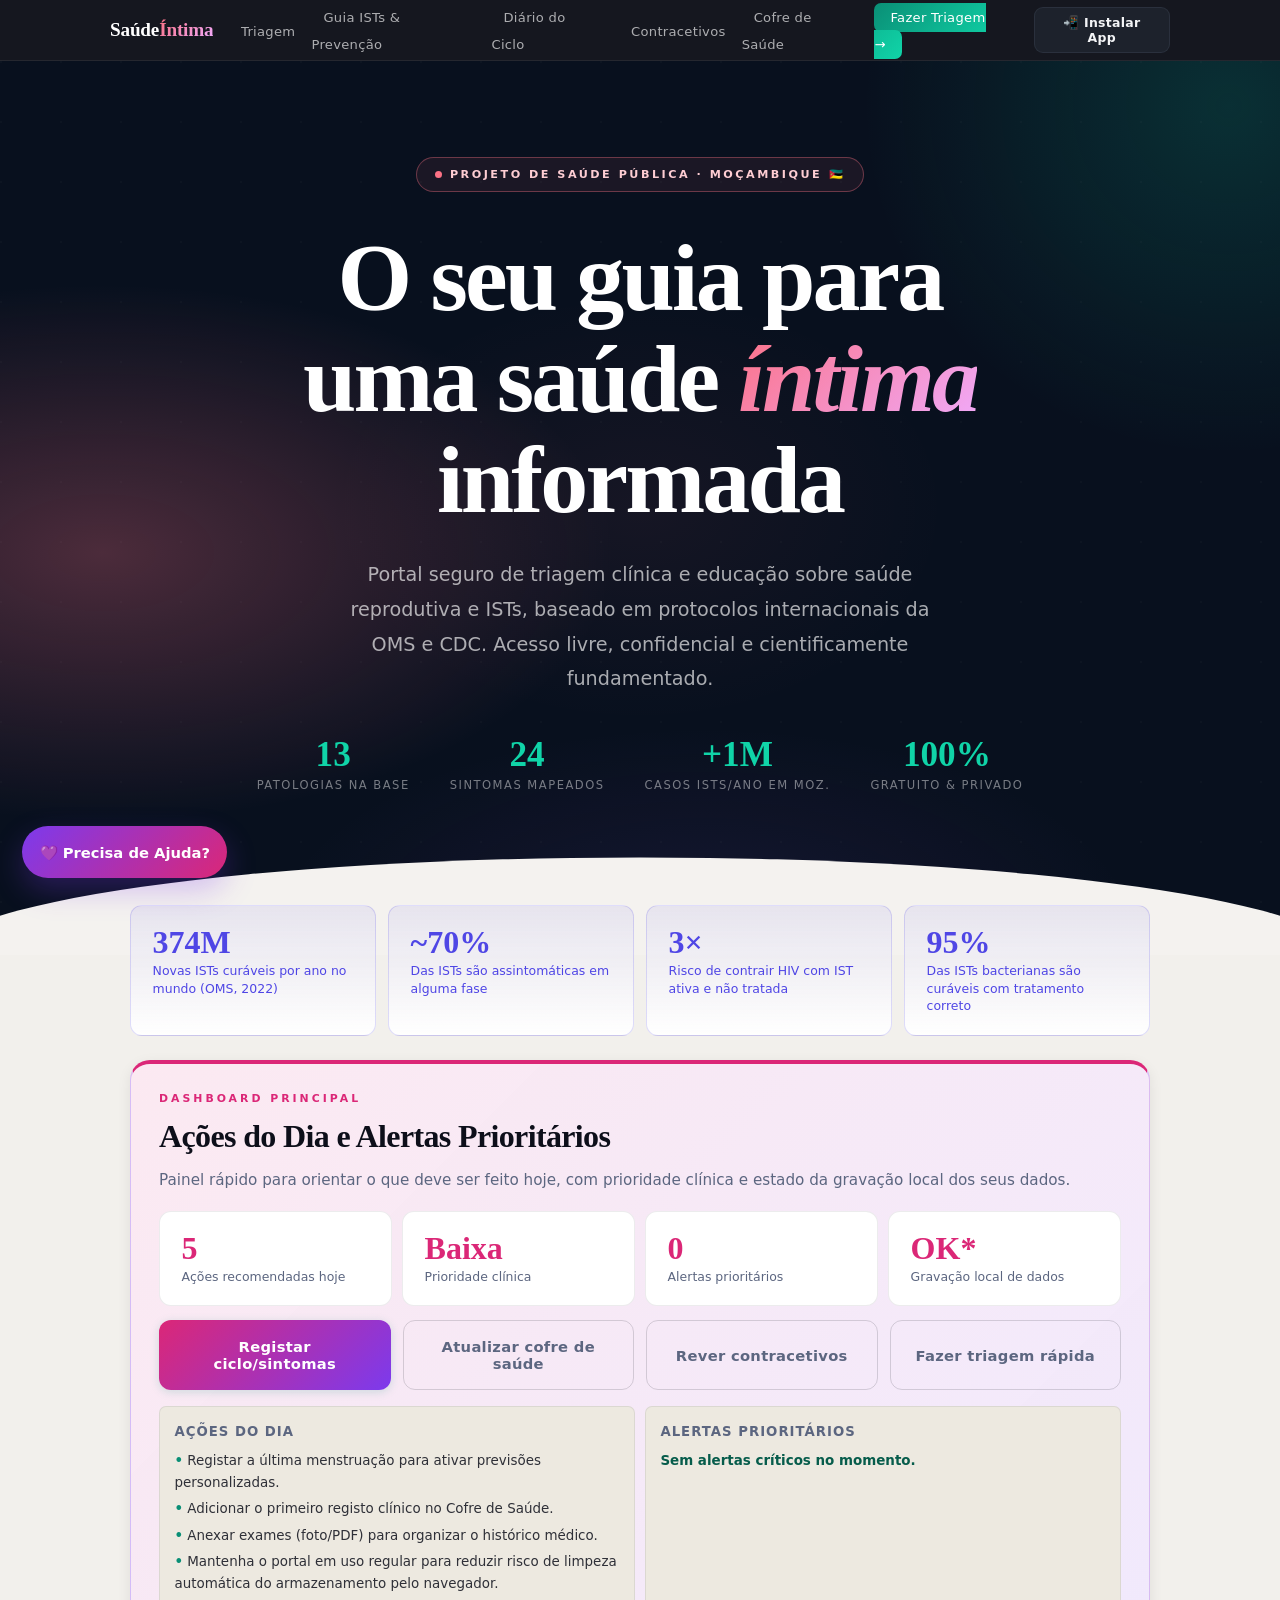
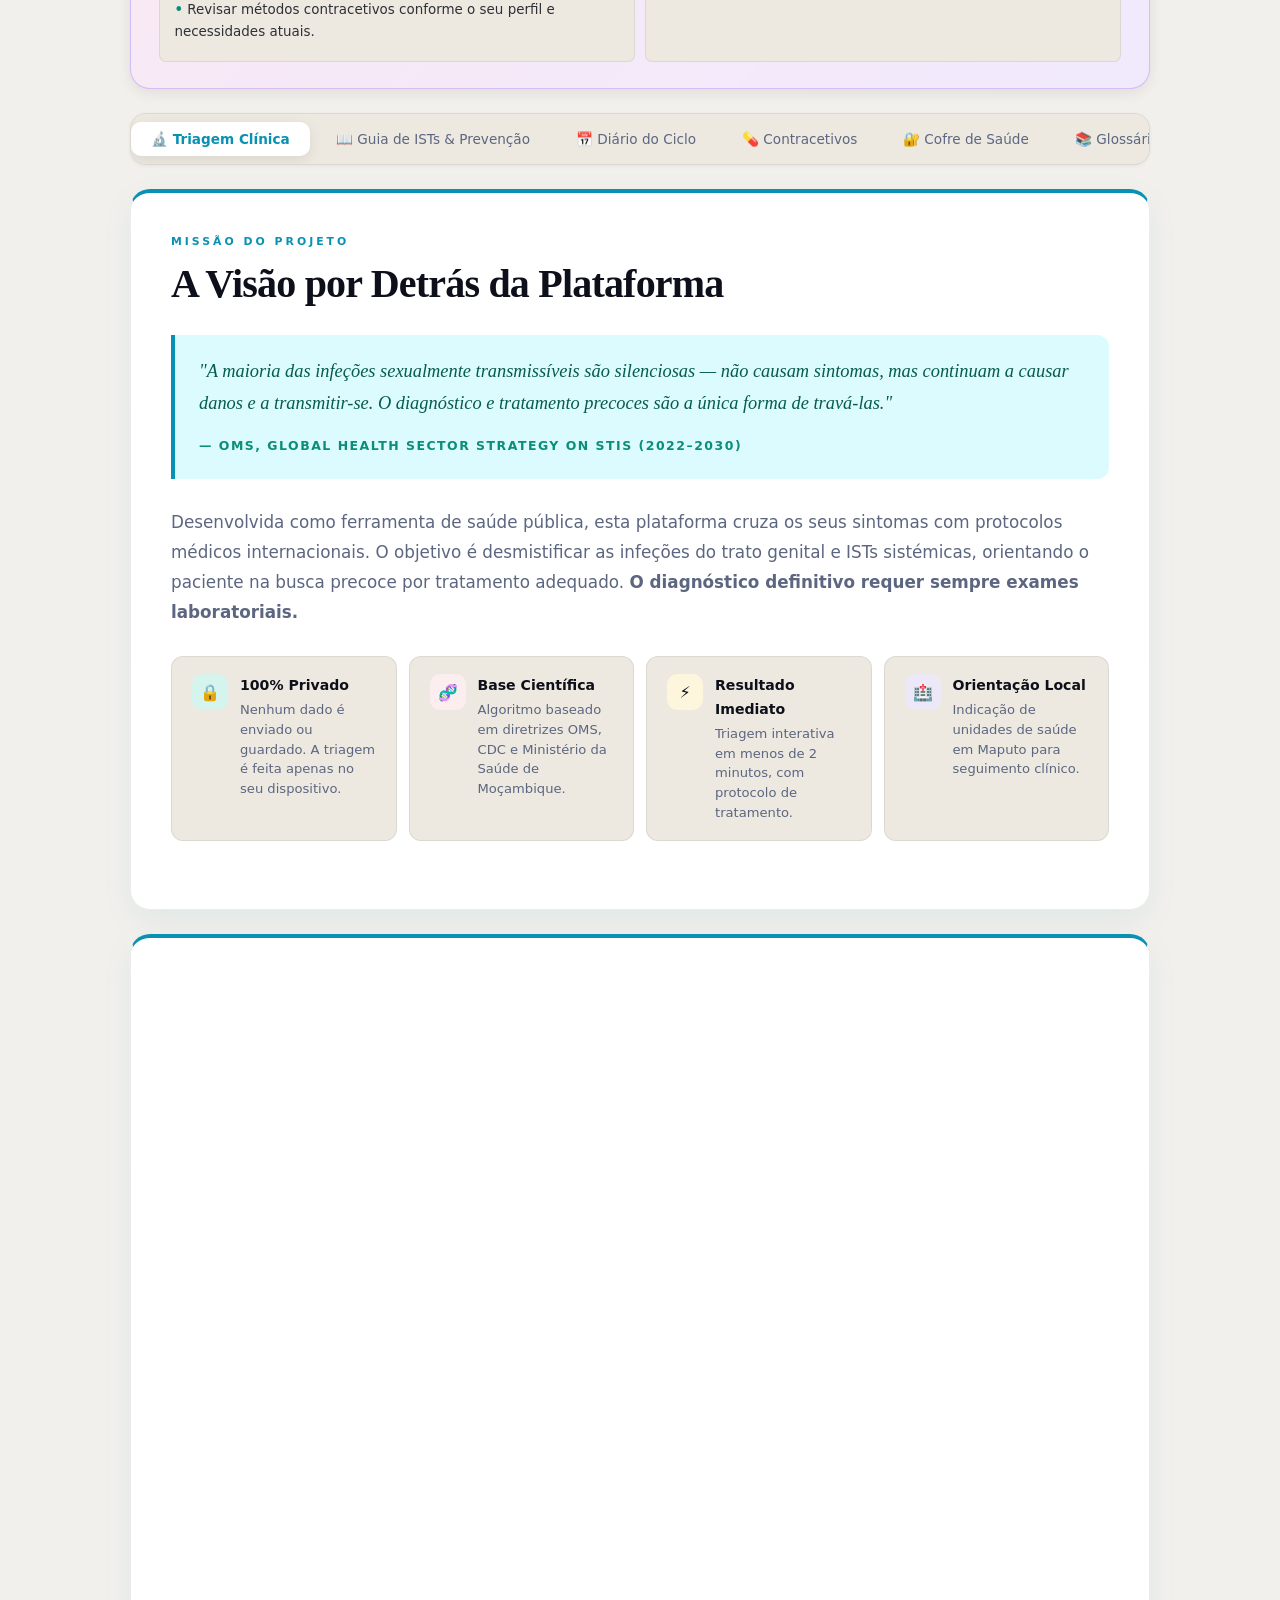
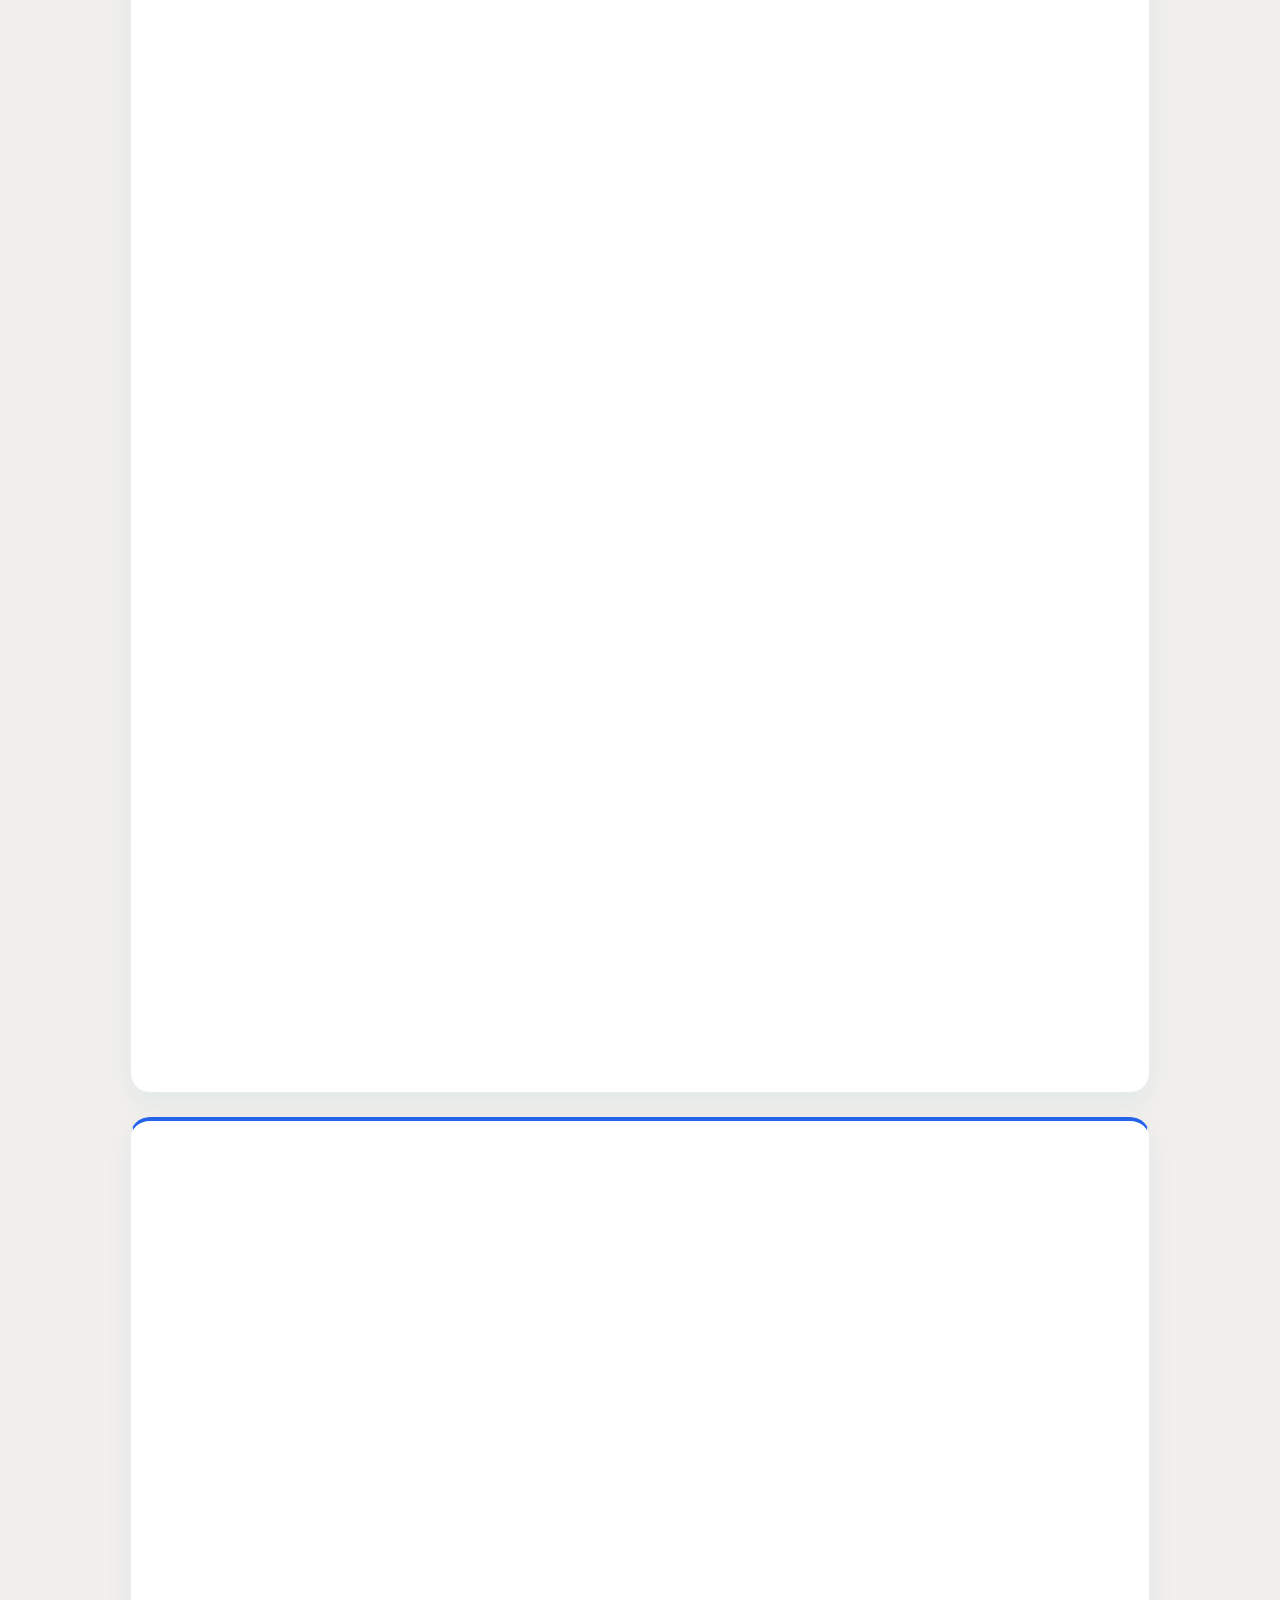
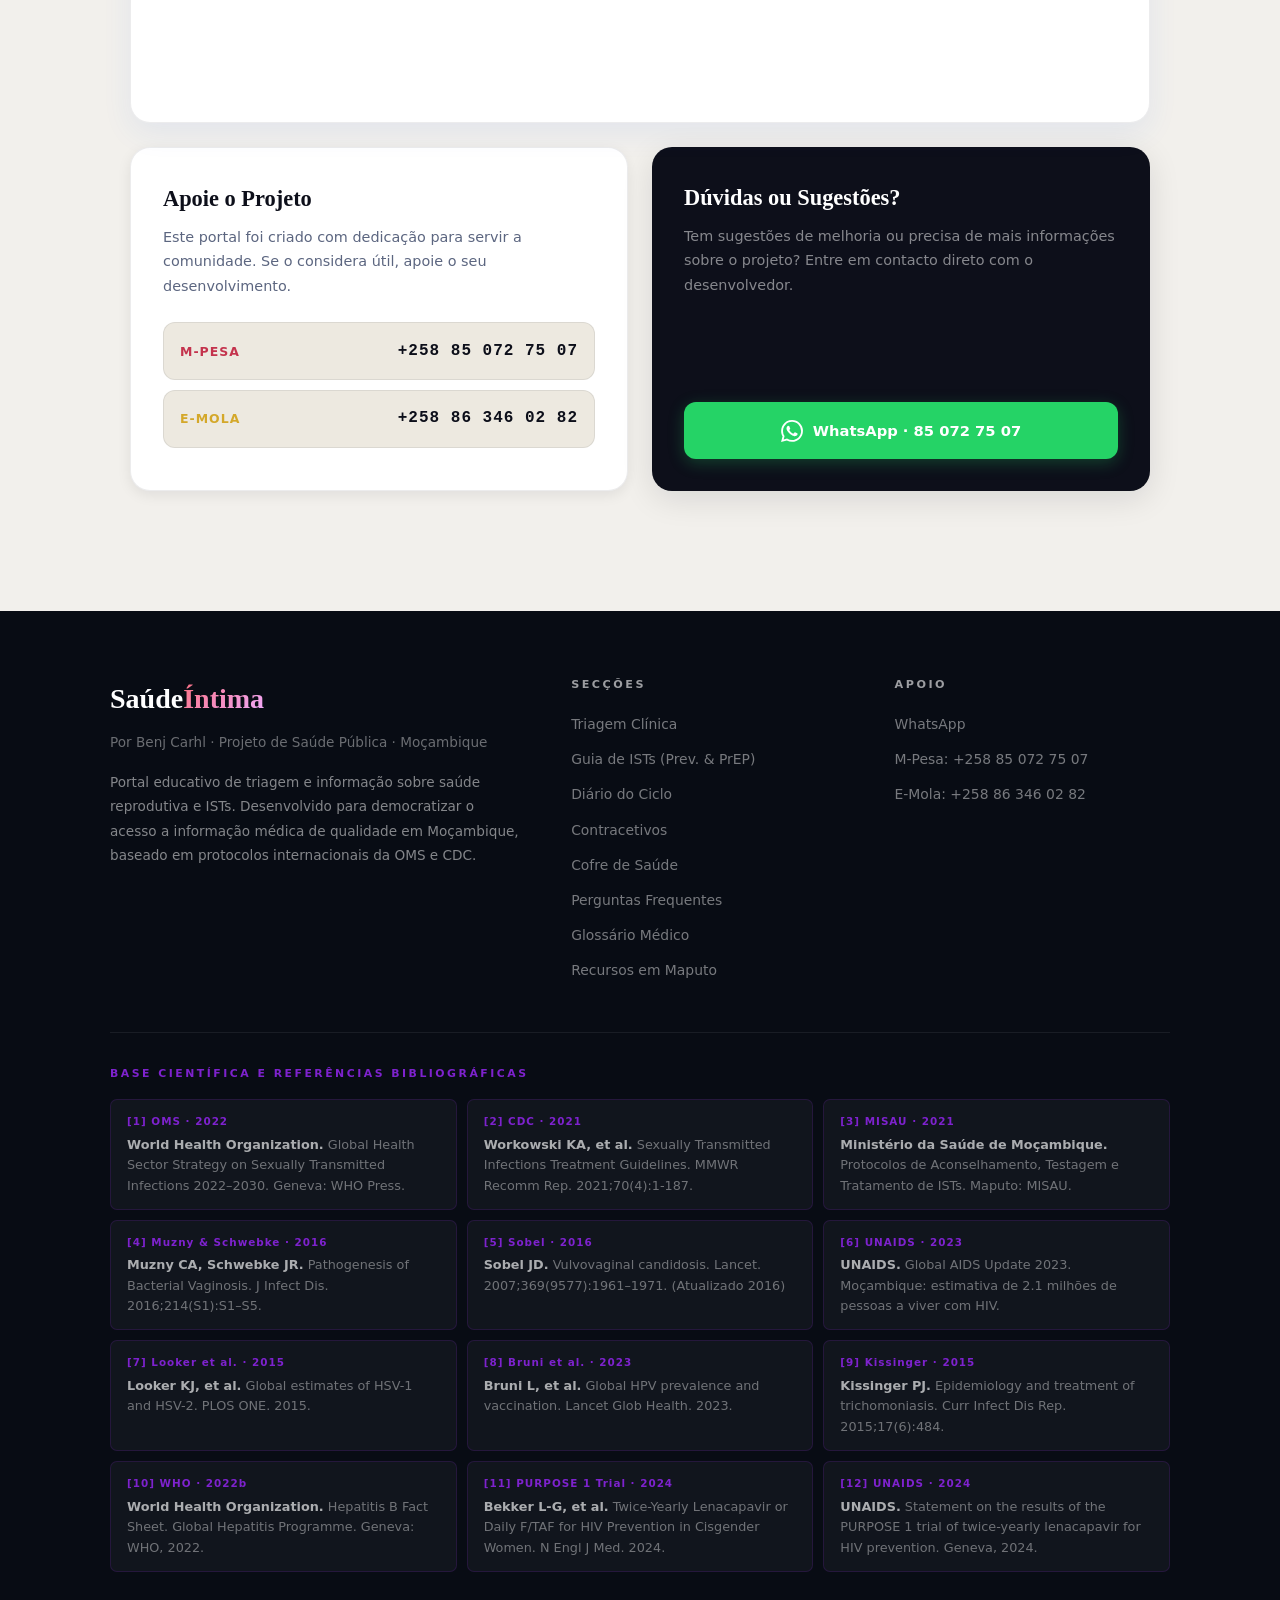
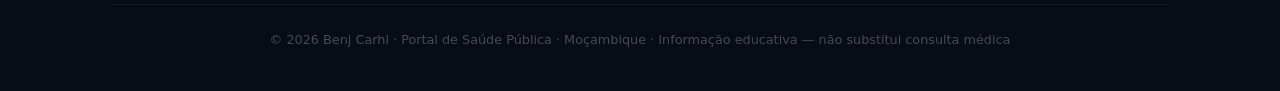
